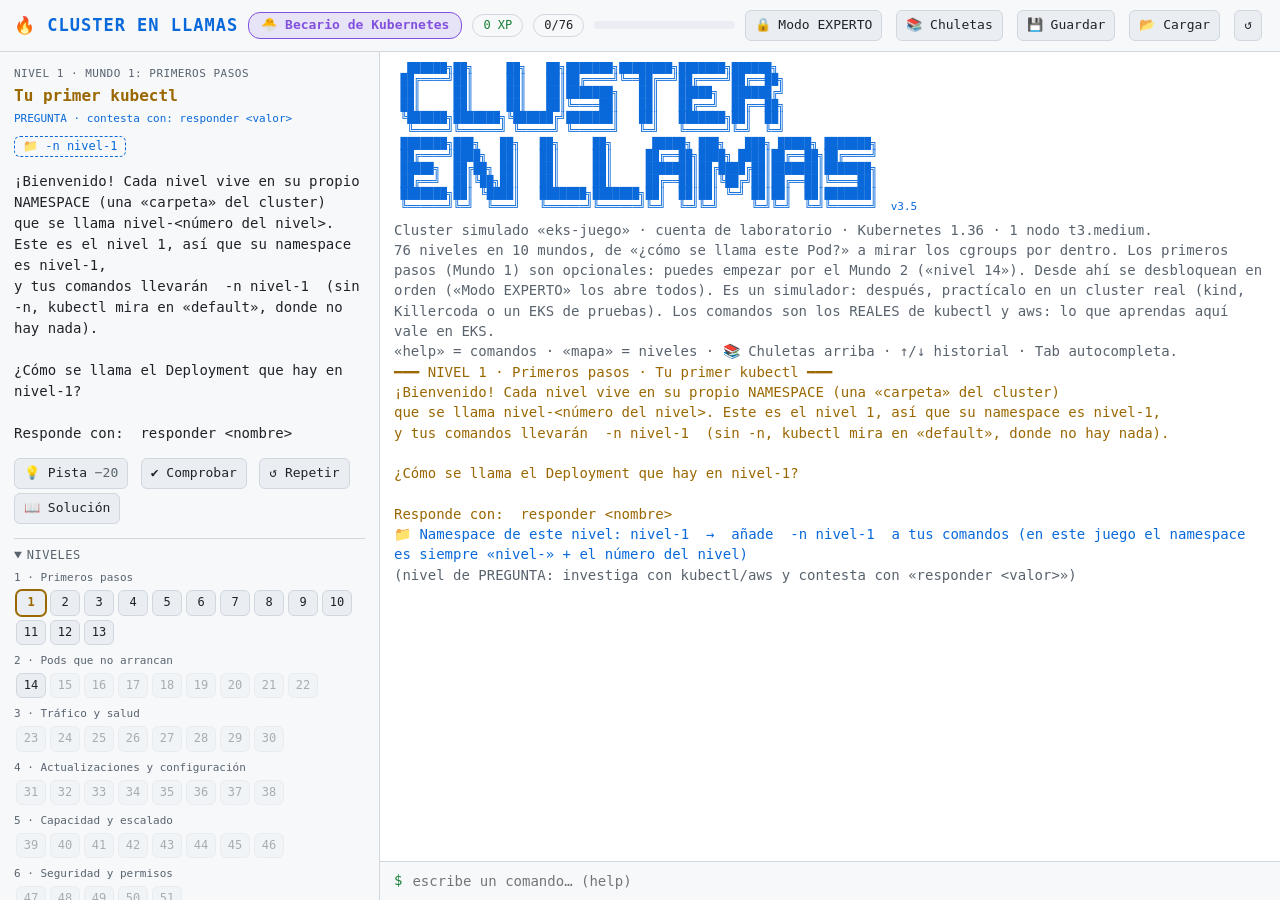
==== cluster-en-llamas.html @ 9b054a1a "Cluster en Llamas 3.5: nuevo nombre del juego (antes EKS Quest) - Título, cabecera y logo nuevos; el" ====
<!doctype html>
<html lang="es">
<head>
<meta charset="utf-8">
<meta name="viewport" content="width=device-width, initial-scale=1">
<title>Cluster en Llamas · un juego para aprender Kubernetes</title>
<meta name="description" content="Juego gratuito en el navegador para aprender kubectl y Amazon EKS arreglando un cluster simulado: 76 niveles, sin instalar nada.">
<style>
:root{--bg:#0d1117;--panel:#161b22;--borde:#30363d;--txt:#c9d1d9;--dim:#8b949e;--verde:#3fb950;--rojo:#f85149;--amar:#d29922;--cian:#58a6ff;--mag:#bc8cff;--boton:#21262d}
@media (prefers-color-scheme: light){:root:not([data-theme="dark"]){--bg:#ffffff;--panel:#f6f8fa;--borde:#d0d7de;--txt:#1f2328;--dim:#59636e;--verde:#1a7f37;--rojo:#cf222e;--amar:#9a6700;--cian:#0969da;--mag:#8250df;--boton:#eaeef2}}
:root[data-theme="light"]{--bg:#ffffff;--panel:#f6f8fa;--borde:#d0d7de;--txt:#1f2328;--dim:#59636e;--verde:#1a7f37;--rojo:#cf222e;--amar:#9a6700;--cian:#0969da;--mag:#8250df;--boton:#eaeef2}
*{box-sizing:border-box}
html,body{height:100%}
body{margin:0;background:var(--bg);color:var(--txt);font:14px/1.45 ui-monospace,"Cascadia Mono",Consolas,"SFMono-Regular",Menlo,monospace;display:flex;flex-direction:column;height:100vh;overflow:hidden}
header{display:flex;align-items:center;gap:10px;padding:8px 14px;border-bottom:1px solid var(--borde);background:var(--panel);flex-wrap:wrap}
header h1{margin:0;font-size:17px;color:var(--cian);letter-spacing:1px}
.chip{padding:2px 10px;border:1px solid var(--borde);border-radius:12px;font-size:12px;white-space:nowrap}
#xp{color:var(--verde)}
#rango{color:var(--mag);font-size:13px;font-weight:700;padding:3px 12px;border:1px solid var(--mag);background:color-mix(in srgb, var(--mag) 12%, transparent);cursor:help}
.nsnivel{display:inline-block;font-size:12px;color:var(--cian);border:1px dashed var(--cian);border-radius:6px;padding:1px 8px;margin:0 0 8px}
.lv.cerrado{opacity:.35;cursor:not-allowed}
.ascenso{margin:6px 0;padding:8px 12px;border:1px solid var(--mag);border-radius:8px;background:color-mix(in srgb, var(--mag) 12%, transparent);color:var(--mag);font-weight:600}
.barra{flex:1;min-width:80px;height:8px;background:var(--boton);border-radius:4px;overflow:hidden}
.barra>div{height:100%;width:0;background:linear-gradient(90deg,var(--verde),var(--cian));transition:width .5s}
main{flex:1;display:grid;grid-template-columns:380px minmax(0,1fr);min-height:0}
aside{border-right:1px solid var(--borde);padding:14px;overflow:auto;background:var(--panel)}
aside h2{font-size:16px;color:var(--amar);margin:2px 0 4px}
.num{color:var(--dim);font-size:11px;letter-spacing:.5px}
.tipo{font-size:11px;color:var(--cian);margin-bottom:8px}
#mision{white-space:pre-wrap;margin:6px 0 12px;line-height:1.5}
button{background:var(--boton);color:var(--txt);border:1px solid var(--borde);border-radius:6px;padding:5px 9px;font:inherit;font-size:13px;cursor:pointer;margin:2px 4px 2px 0}
button:hover{border-color:var(--cian)}
button.verde{border-color:var(--verde);color:var(--verde)}
.botones{margin-bottom:8px}
#pistas{color:var(--amar);white-space:pre-wrap;font-size:13px;margin:6px 0}
details{margin-top:12px;border-top:1px solid var(--borde);padding-top:8px}
summary{cursor:pointer;color:var(--dim);font-size:12px;letter-spacing:.5px;text-transform:uppercase}
.mundo{margin:6px 0}.mtit{font-size:11px;color:var(--dim);margin-bottom:2px}
.lv{width:30px;padding:3px 0;margin:2px;font-size:12px;text-align:center}
.lv.ok{border-color:var(--verde);color:var(--verde)}.lv.oro{background:color-mix(in srgb,var(--verde) 18%,transparent)}
.lv.act{border-color:var(--amar);color:var(--amar);font-weight:bold;box-shadow:0 0 0 1px var(--amar)}
.nodo{border:1px solid var(--borde);border-radius:6px;padding:6px;margin:6px 0;font-size:12px}
.nodo.off{opacity:.6;border-style:dashed}.nodo b{color:var(--cian)}
.pod{display:inline-block;width:13px;height:13px;border-radius:3px;margin:2px;vertical-align:middle}
.pod.ok{background:var(--verde)}.pod.mal{background:var(--rojo)}.pod.esp{background:var(--amar)}.pod.sys{background:var(--borde)}
.cnt{float:right;font-size:11px}
.leyenda{font-size:11px;color:var(--dim)}
#term{display:flex;flex-direction:column;min-height:0;min-width:0}
#salida{flex:1;overflow:auto;padding:10px 14px;white-space:pre-wrap;word-break:break-word}
#linea{display:flex;border-top:1px solid var(--borde);padding:8px 14px;background:var(--panel)}
#prompt{color:var(--verde);margin-right:8px;white-space:pre}
#cmd{flex:1;background:transparent;border:0;color:var(--txt);font:inherit;outline:none;min-width:0}
.c-ok{color:var(--verde)}.c-err{color:var(--rojo)}.c-am{color:var(--amar)}.c-dim{color:var(--dim)}.c-cian{color:var(--cian)}.c-mag{color:var(--mag)}
.gana{border:1px solid var(--verde);padding:8px 10px;margin:8px 0;border-radius:6px;color:var(--verde);white-space:normal}
.gana .aprende{color:var(--txt)}
pre.logo{color:var(--cian);margin:0 0 6px;font-size:11px;line-height:1.15;overflow:hidden;max-width:100%;white-space:pre}
.capa{position:fixed;inset:0;background:rgba(0,0,0,.6);display:flex;align-items:center;justify-content:center;z-index:10;padding:12px}
.caja{background:var(--panel);border:1px solid var(--borde);border-radius:8px;width:min(820px,100%);height:min(680px,100%);display:flex;flex-direction:column}
.caja.ancha{width:min(1000px,100%)}
.caja .cab{padding:8px 12px;border-bottom:1px solid var(--borde);color:var(--amar);display:flex;justify-content:space-between;align-items:center}
.caja textarea{flex:1;background:var(--bg);color:var(--txt);border:0;padding:12px;font:inherit;resize:none;outline:none;tab-size:2;white-space:pre}
.caja .pie{padding:8px 12px;border-top:1px solid var(--borde);display:flex;justify-content:space-between;align-items:center;flex-wrap:wrap;gap:6px}
.pestanas{padding:6px 10px;border-bottom:1px solid var(--borde);display:flex;flex-wrap:wrap;gap:2px}
.pestanas button{font-size:12px}.pestanas button.act{border-color:var(--amar);color:var(--amar)}
.md{flex:1;overflow:auto;padding:4px 18px 18px;font-family:system-ui,-apple-system,"Segoe UI",sans-serif;font-size:14px;line-height:1.55}
.md h2,.md h3,.md h4,.md h5{color:var(--cian);margin:18px 0 6px}
.md pre{background:var(--bg);border:1px solid var(--borde);border-radius:6px;padding:10px;overflow:auto;font:13px/1.4 ui-monospace,Consolas,monospace}
.md code{font:13px ui-monospace,Consolas,monospace;background:var(--boton);padding:1px 4px;border-radius:4px}
.md .tabla{overflow:auto}.md table{border-collapse:collapse;margin:8px 0}.md th,.md td{border:1px solid var(--borde);padding:4px 8px;text-align:left;vertical-align:top}.md th{background:var(--boton)}
.md blockquote{border-left:3px solid var(--amar);margin:8px 0;padding:2px 10px;color:var(--dim)}
.md a{color:var(--cian)}
@media (max-width:820px){
  html,body{height:auto}
  body{display:block;overflow:auto}
  main{display:block}
  aside{overflow:visible}
  pre.logo{font-size:5.5px}
  #salida{font-size:13px}
  aside{border-right:0;border-bottom:1px solid var(--borde);max-height:none}
  #term{height:80vh}
  header{padding:8px 16px}
  aside,#salida,#linea{padding-left:16px;padding-right:16px}
}

</style>
</head>
<body>
<header>
  <h1>🔥 CLUSTER EN LLAMAS</h1>
  <span class="chip" id="rango">🐣 Becario</span>
  <span class="chip" id="xp">0 XP</span>
  <span class="chip" id="niv">0/76</span>
  <div class="barra"><div id="prog"></div></div>
  <button id="btnExperto" onclick="JUEGO.comando('experto', P.experto ? ['off'] : [])" title="Abre todos los niveles (para quien ya conoce lo básico). Pulsa otra vez para volver al orden">🔒 Modo EXPERTO</button>
  <button onclick="abrirChuletas()">📚 Chuletas</button>
  <button onclick="exportarPartida()" title="Descarga una copia de tu partida (.json) y te da un código para guardarla">💾 Guardar</button>
  <button onclick="cargarDesdeFichero()" title="Recupera una partida guardada con 💾 (también en otro navegador u ordenador)">📂 Cargar</button>
  <button onclick="if(confirm('¿Borrar la partida y empezar de cero? (antes puedes guardarla con 💾)')){try{localStorage.removeItem(CLAVE_PARTIDA);localStorage.removeItem('eksquest2');localStorage.removeItem('eksquest');}catch(e){}location.reload();}" title="Nueva partida">↺</button>
</header>
<main>
  <aside>
    <div class="num" id="numnivel">NIVEL 1</div>
    <h2 id="titulo">…</h2>
    <div class="tipo" id="tipo"></div>
    <div class="nsnivel" id="nsnivel"></div>
    <div id="mision"></div>
    <div class="botones">
      <button onclick="pedirPista()">💡 Pista <span class="c-dim">−20</span></button>
      <button onclick="comprobar(false)">✔ Comprobar</button>
      <button onclick="irA(P.actual)">↺ Repetir</button>
      <button onclick="verSolucion()">📖 Solución</button>
      <button id="btnSig" class="verde" onclick="irANivel(P.actual >= MAX ? null : P.actual + 1)">▶ Siguiente</button>
    </div>
    <div id="pistas"></div>
    <details open><summary>Niveles</summary><div id="niveles"></div></details>
    <details open><summary>Cluster en vivo</summary><div id="mapa"></div></details>
  </aside>
  <section id="term">
    <div id="salida"></div>
    <div id="linea"><span id="prompt">$</span><input id="cmd" autocomplete="off" autocapitalize="off" spellcheck="false" placeholder="escribe un comando… (help)"></div>
  </section>
</main>
<script>
const CHULETAS = {"CHULETAS.md": "# Chuletas: índice\n\nTodas sirven para el EKS real y para el juego. Empieza por la de comandos; las demás son para cuando algo concreto te pasa.\n\n## Qué chuleta mirar según lo que te pasa\n\n| Lo que ves | Chuleta | Sección |\n|---|---|---|\n| No sé ni por dónde empezar | CHULETA-COMANDOS | Lo primero: tres palabras |\n| Sé qué falla (un Service, un nodo, un permiso…) pero no cómo crearlo o cambiarlo | CHULETA-COMANDOS | 🔎 Índice por recurso |\n| Veo un STATUS o un síntoma y no sé dónde se arregla | CHULETA-COMANDOS | 7. Diagnosticar (columna «Se arregla en») |\n| Un Pod en `Pending` | CHULETA-DIAGNOSTICO | Pending |\n| Un Pod en `ErrImagePull` o `ImagePullBackOff` | CHULETA-DIAGNOSTICO | Imagen |\n| Un Pod en `CreateContainerConfigError` | CHULETA-DIAGNOSTICO | Configuración |\n| Un Pod en `CrashLoopBackOff` o con RESTARTS que suben | CHULETA-DIAGNOSTICO | Se reinicia |\n| `OOMKilled` o Exit Code 137 | CHULETA-CAPACIDAD | Memoria y CPU |\n| `Running` pero `0/1` en READY | CHULETA-DIAGNOSTICO | Running pero no listo |\n| El Deployment quiere N Pods y hay menos (ni siquiera Pending) | CHULETA-DIAGNOSTICO | FailedCreate |\n| Un Service sin endpoints, o con endpoints que no responden | CHULETA-RED | Services y puertos |\n| Nada resuelve nombres, o no llego a otro namespace | CHULETA-RED | DNS |\n| Quiero escribir un objeto en YAML | CHULETA-YAML | La plantilla del tipo que necesites |\n| `Forbidden`, `Unauthorized` o \"¿quién puede hacer qué?\" | CHULETA-SEGURIDAD | IAM y RBAC |\n| Pod Security, Secrets, contenedores como root | CHULETA-SEGURIDAD | Pod Security |\n| No caben Pods, taints, nodeSelector, cuotas, HPA, drain, PDB | CHULETA-CAPACIDAD | |\n| Nodos, node group, instancias EC2, versión del cluster, costes | CHULETA-AWS-EKS | |\n| Un Pod en `Init:0/1` o `Init:CrashLoopBackOff` | CHULETA-BAJO-EL-CAPO | Init containers |\n| Quiero ver por dentro: PID 1, cgroups, capabilities, token | CHULETA-BAJO-EL-CAPO | |\n| Una imagen sin shell (`exec` no sirve) | CHULETA-BAJO-EL-CAPO | kubectl debug |\n| Un Pod `READY 1/2`, sidecars, contenedores que comparten red o ficheros | CHULETA-BAJO-EL-CAPO | Pods con varios contenedores |\n| IP de un Pod, DNS por dentro, cómo funciona un Service (kube-proxy, iptables) | CHULETA-RED · CHULETA-BAJO-EL-CAPO | La red del Pod |\n| Mirar desde el nodo: crictl, PIDs, cgroups, kubelet | CHULETA-BAJO-EL-CAPO | Desde el nodo |\n| Permisos en todo el cluster, o credenciales de AWS para un Pod | CHULETA-BAJO-EL-CAPO | ClusterRole · Pod Identity |\n\n## Todas las chuletas\n\n| Fichero | Para qué |\n|---|---|\n| CHULETA-COMANDOS.md | Los comandos de kubectl por tarea: mirar, crear, cambiar, borrar, entrar en Pods, nodos |\n| CHULETA-DIAGNOSTICO.md | Árbol de averías por STATUS: qué significa, el mensaje típico y cómo confirmarlo |\n| CHULETA-YAML.md | Plantillas mínimas comentadas de cada tipo de objeto y errores típicos de YAML |\n| CHULETA-RED.md | Services, puertos, DNS, port-forward, NetworkPolicy, VPC CNI y balanceadores |\n| CHULETA-SEGURIDAD.md | IAM frente a RBAC, Roles, ServiceAccounts, Secrets, Pod Security, securityContext |\n| CHULETA-CAPACIDAD.md | requests y limits, scheduler, QoS, cuotas, HPA, taints, drain, PDB, DaemonSets |\n| CHULETA-AWS-EKS.md | AWS CLI para operar EKS: identidad, cluster, node groups, instancias, SSM y costes |\n| CHULETA-BAJO-EL-CAPO.md | Dentro del contenedor: PID 1, cgroups, capabilities, token, init containers, kubectl debug, ClusterRoles y Pod Identity |\n\n## El método que sirve casi siempre\n\n```text\n1. kubectl get pods -n <ns>                    → ¿qué STATUS tiene?\n2. kubectl describe pod <pod> -n <ns>          → lee los Events del final\n3. kubectl logs <pod> -n <ns> [--previous]     → ¿qué dice la aplicación?\n4. Si el Pod está bien pero no llega tráfico   → describe svc / get endpoints\n```\n\nSi \"todo falla a la vez\", mira primero `kube-system` (`kubectl get pods -n kube-system`): CoreDNS, aws-node y kube-proxy sostienen al resto.\n\n## Antes de tocar nada en el EKS real\n\n- Comprueba la cuenta: `aws sts get-caller-identity` (¿es tu cuenta de laboratorio y no la de producción?).\n- Comprueba el cluster: `kubectl config current-context`.\n- Comprueba el namespace: casi todos los comandos llevan `-n <ns>`.\n", "CHULETA-AWS-EKS.md": "# Chuleta de AWS CLI para operar EKS\n\nkubectl habla con Kubernetes. La AWS CLI habla con AWS: el cluster como recurso, los node groups, las instancias EC2 y la identidad. En el día a día se usan las dos.\n\n## ⚠️ Antes de nada: cuenta y región\n\n```bash\naws sts get-caller-identity                 # ¿es la cuenta que esperas? (en el juego: 123456789012)\nexport AWS_PROFILE=mi-laboratorio AWS_REGION=eu-west-1\naws sso login --profile mi-laboratorio      # si la sesión ha caducado\n```\n\nSi tienes varios perfiles (laboratorio, trabajo, **producción**…), mira qué `AWS_PROFILE` tienes en tu `~/.bashrc` o en la sesión actual. Comprueba la cuenta antes de cualquier comando que cree, cambie o borre.\n\n## Identidad\n\n```bash\naws sts get-caller-identity                                   # cuenta, ARN y usuario/rol\naws sts get-caller-identity --query Account --output text     # solo la cuenta\n```\n\nEs lo primero que se mira ante un `Unauthorized` en kubectl: credencial caducada, otra cuenta u otro rol.\n\n## El cluster\n\n```bash\naws eks list-clusters\naws eks describe-cluster --name <cluster> --query 'cluster.[status,version,endpoint]' --output text\naws eks describe-cluster --name <cluster> --query cluster.version --output text      # ej. 1.36\naws eks describe-cluster --name <cluster> --query cluster.arn --output text          # incluye la cuenta\naws eks describe-cluster --name <cluster> --query cluster.upgradePolicy              # STANDARD o EXTENDED\naws eks describe-cluster-versions --query 'clusterVersions[].[clusterVersion,status,endOfStandardSupportDate]' --output text\n```\n\nConectar kubectl a un cluster (escribe en `~/.kube/config`):\n\n```bash\naws eks update-kubeconfig --name <cluster> --alias <cluster>\nkubectl config current-context\n```\n\n## Insights: avisos antes de actualizar\n\n```bash\naws eks list-insights --cluster-name <cluster>\naws eks list-insights --cluster-name <cluster> --filter categories=UPGRADE_READINESS\naws eks describe-insight --cluster-name <cluster> --id <insight-id>\n```\n\nLas categorías incluyen `UPGRADE_READINESS` (cosas que romperían el upgrade) y `MISCONFIGURATION`. El formato exacto de `--filter` está en `aws eks list-insights help`.\n\n## Node groups: los nodos gestionados\n\n```bash\naws eks list-nodegroups --cluster-name <cluster>\naws eks describe-nodegroup --cluster-name <cluster> --nodegroup-name <ng> \\\n  --query 'nodegroup.[status,instanceTypes,amiType,scalingConfig]'\n\n# Cambiar el número de nodos: desiredSize siempre entre minSize y maxSize\naws eks update-nodegroup-config --cluster-name <cluster> --nodegroup-name <ng> \\\n  --scaling-config minSize=1,maxSize=3,desiredSize=2\n```\n\nDurante el cambio, el node group está en `UPDATING`. La EC2 nueva tarda unos minutos en aparecer como `Ready` en `kubectl get nodes -w`.\n\n## De nodo de Kubernetes a instancia EC2\n\nEl nombre del nodo es su DNS privado, y el `providerID` lleva la zona y el ID de la instancia:\n\n```bash\nkubectl get node <nodo> -o jsonpath='{.spec.providerID}'\n# aws:///eu-west-1a/i-0123456789abcdef0\nkubectl get nodes -o jsonpath='{range .items[*]}{.metadata.name}{\"  \"}{.spec.providerID}{\"\\n\"}{end}'\n```\n\nLas instancias de un node group llevan el tag `eks:nodegroup-name`:\n\n```bash\naws ec2 describe-instances \\\n  --filters Name=tag:eks:nodegroup-name,Values=<ng> Name=instance-state-name,Values=running \\\n  --query 'Reservations[].Instances[].[InstanceId,PrivateDnsName,Placement.AvailabilityZone,State.Name]' \\\n  --output table\n```\n\n## Sustituir un nodo roto\n\nEn EKS un nodo que falla no se repara: se termina y el node group (un Auto Scaling Group por debajo) lanza otro para mantener `desiredSize`.\n\n```bash\nkubectl get nodes                                         # ¿cuál está NotReady?\nkubectl get node <nodo> -o jsonpath='{.spec.providerID}'  # → i-…\nkubectl describe node <nodo> | grep ProviderID            # lo mismo, sin jsonpath\nkubectl drain <nodo> --ignore-daemonsets --delete-emptydir-data --timeout=120s   # si aún responde\naws ec2 terminate-instances --instance-ids <i-…>\nkubectl get nodes -w                                      # aparece uno nuevo en unos minutos\n```\n\n⚠️ `terminate-instances` es irreversible. Comprueba antes el ID, la cuenta y que la instancia es del node group.\n\n## Entrar en un nodo sin SSH (Session Manager)\n\nNecesita la política `AmazonSSMManagedInstanceCore` en el rol del nodo y el plugin de Session Manager en tu PC.\n\n```bash\naws ssm start-session --target <i-…>\n# dentro del nodo:\nsudo systemctl status kubelet\nsudo journalctl -u kubelet -n 50 --no-pager\nsudo crictl ps\nexit\n```\n\nUn comando sin sesión interactiva (por ejemplo, en un script):\n\n```bash\naws ssm send-command --instance-ids <i-…> --document-name AWS-RunShellScript \\\n  --parameters 'commands=[\"systemctl is-active kubelet\"]' \\\n  --query Command.CommandId --output text\naws ssm get-command-invocation --command-id <id> --instance-id <i-…> \\\n  --query '[Status,StandardOutputContent]' --output text\n```\n\n## Addons gestionados\n\n```bash\naws eks list-addons --cluster-name <cluster>\naws eks describe-addon --cluster-name <cluster> --addon-name vpc-cni \\\n  --query 'addon.[addonVersion,status,configurationValues]'\naws eks describe-addon-versions --addon-name coredns --kubernetes-version 1.36 \\\n  --query 'addons[0].addonVersions[0].addonVersion' --output text\n```\n\n## Costes de referencia (eu-west-1, comprobados el 26/11/2026)\n\n| Recurso | Precio | Al mes si se queda encendido |\n|---|---|---|\n| Control plane EKS (soporte estándar) | 0,10 $/h | 73 $ |\n| Control plane EKS en soporte extendido | 0,60 $/h | 438 $ |\n| Nodo t3.medium | 0,0456 $/h | 33,29 $ |\n| NAT Gateway | 0,048 $/h + 0,048 $/GB | 35,04 $ + tráfico |\n| IPv4 pública | 0,005 $/h | 3,65 $ |\n| ALB | 0,0252 $/h + 0,008 $/LCU-h | 18,40 $ + uso |\n| EBS gp3 | 0,088 $/GB-mes | 1,76 $ por 20 GB |\n\n- Un cluster de laboratorio olvidado (control plane + 1 nodo + IP) cuesta unos 3,6 $ al día.\n- El soporte extendido viene activado por defecto al crear un cluster: créalo con `--upgrade-policy supportType=STANDARD`.\n- Antes de borrar un cluster, borra sus Services LoadBalancer y sus volúmenes: si no, quedan recursos huérfanos cobrando.\n\n```bash\naws eks list-clusters                                              # ¿queda algo encendido?\naws elbv2 describe-load-balancers --query 'LoadBalancers[].[LoadBalancerName,VpcId]' --output text\naws ec2 describe-volumes --filters Name=status,Values=available --query 'Volumes[].[VolumeId,Size]' --output text\n```\n\n## Lo que hace cada herramienta\n\n| Quiero… | Herramienta |\n|---|---|\n| Ver o cambiar Pods, Deployments, Services, RBAC | kubectl |\n| Ver la versión, el endpoint o el estado del cluster | `aws eks describe-cluster` |\n| Añadir o quitar nodos | `aws eks update-nodegroup-config` |\n| Saber qué instancia EC2 es un nodo | `kubectl get node … providerID` + `aws ec2 describe-instances` |\n| Sustituir un nodo | `aws ec2 terminate-instances` |\n| Entrar en un nodo | `aws ssm start-session` |\n| Saber quién soy | `aws sts get-caller-identity` |\n", "CHULETA-BAJO-EL-CAPO.md": "# Chuleta: bajo el capó (qué hay DENTRO de un contenedor)\n\nUn contenedor no es una máquina virtual. Es un **proceso normal del nodo** al que Linux le pone tres cosas:\n\n| Pieza de Linux | Qué hace | Dónde lo ves |\n|---|---|---|\n| **namespaces** | Aíslan lo que el proceso VE: sus propios PIDs, su red, su hostname, sus montajes | `ps` dentro: tu programa es el PID 1 |\n| **cgroups** (v2) | Limitan lo que el proceso GASTA: memoria, CPU, número de procesos | `/sys/fs/cgroup/` |\n| **capabilities + seccomp** | Recortan lo que el proceso PUEDE HACER, aunque sea root | `/proc/1/status` |\n\nKubernetes no inventa nada: el kubelet traduce tu YAML a estas piezas y se lo pasa a containerd.\n\n## 1. Procesos: el PID 1\n\n```bash\nkubectl exec -it <pod> -n <ns> -- sh\nps                          # PID 1 = el programa de la imagen (CMD/ENTRYPOINT)\ncat /proc/1/cmdline         # el comando exacto del PID 1\ncat /proc/1/environ         # sus variables de entorno (en el real van separadas por \\0: tr '\\0' '\\n')\n```\n\n- Si el PID 1 termina, el contenedor termina. Por eso nginx corre con `daemon off;` (en primer plano).\n- En el **nodo**, ese mismo proceso tiene otro PID cualquiera: el PID 1 es solo «dentro de su namespace».\n- `shareProcessNamespace: true` en el Pod hace que todos sus contenedores vean los procesos de todos (y el PID 1 pasa a ser `/pause`).\n\n## 2. cgroups: los requests y limits, escritos en ficheros\n\n| En el YAML | Fichero del cgroup v2 | Ejemplo |\n|---|---|---|\n| `limits.memory: 128Mi` | `memory.max` | `134217728` (128 × 1024 × 1024 bytes) |\n| sin `limits.memory` | `memory.max` | `max` (sin límite: puede comerse el nodo) |\n| `limits.cpu: 250m` | `cpu.max` | `25000 100000` = 25 ms de cada 100 ms |\n| `requests.cpu: 250m` | `cpu.weight` | `10` (el reparto cuando varios compiten) |\n| `requests.memory` | (ninguno) | sirve al scheduler y a la prioridad de OOM, no se escribe aquí |\n\n```bash\ncat /sys/fs/cgroup/memory.max       # el límite\ncat /sys/fs/cgroup/memory.current   # lo que usa AHORA\ncat /sys/fs/cgroup/memory.events    # oom_kill N → cuántas veces lo ha matado el kernel\ncat /sys/fs/cgroup/cpu.max          # «cuota periodo»\ncat /sys/fs/cgroup/cpu.stat         # nr_throttled / throttled_usec → ¿le frenan la CPU?\n```\n\n- **Memoria**: si `memory.current` llega a `memory.max`, el kernel mata el proceso → `OOMKilled`, exit code 137.\n- **CPU**: si gasta su cuota antes de acabar el periodo, el kernel lo **frena** (throttling). No muere: va lento. Una aplicación lenta con `nr_throttled` subiendo pide más `limits.cpu`.\n\n## 3. Usuario y capabilities\n\n```bash\nid                                   # uid=0(root) o uid=101(nginx)…\ngrep -E 'Uid|Cap|NoNewPrivs|Seccomp' /proc/1/status\n```\n\n| Línea | Qué significa |\n|---|---|\n| `Uid:` | El usuario real. `runAsUser` en el securityContext lo cambia |\n| `CapEff:` | Capabilities EFECTIVAS (máscara hexadecimal). `00000000a80425fb` = las 14 que da containerd por defecto. `0000000000000000` = ninguna |\n| `CapBnd:` | El tope que nunca podrá superar (aunque ejecute un programa setuid) |\n| `NoNewPrivs: 1` | `allowPrivilegeEscalation: false`: ningún programa puede ganar privilegios |\n| `Seccomp: 2` | Filtro de llamadas al sistema activo (`seccompProfile: RuntimeDefault`) |\n\nPara traducir la máscara a nombres (en un Linux con `libcap`, no en busybox): `capsh --decode=00000000a80425fb`.\n\nUn usuario que no es root tiene `CapEff` a cero aunque no quites nada. Lo más seguro es las dos cosas: `runAsNonRoot: true` **y** `capabilities: {drop: [\"ALL\"]}`. Si la aplicación necesita una concreta (por ejemplo, abrir el puerto 80), se añade solo esa: `add: [\"NET_BIND_SERVICE\"]`.\n\n## 4. El token de la ServiceAccount\n\n```bash\nls /var/run/secrets/kubernetes.io/serviceaccount/     # ca.crt  namespace  token\ncat /var/run/secrets/kubernetes.io/serviceaccount/token\n```\n\n- Es la credencial del Pod frente a la API de Kubernetes. Caduca y el kubelet la renueva sola.\n- Si la aplicación no habla con la API, **no la montes**: `automountServiceAccountToken: false` en la ServiceAccount (vale para todos sus Pods) o en el `spec` del Pod.\n- Se decide **al crear el Pod**: si cambias la ServiceAccount, los Pods que ya existen siguen con el token → `kubectl rollout restart`.\n\n## 5. Init containers\n\n```yaml\nspec:\n  initContainers:\n  - name: espera-bd\n    image: busybox:1.37\n    command: [\"sh\", \"-c\", \"until nslookup bd; do echo esperando a bd; sleep 2; done\"]\n  containers:\n  - name: app\n    image: nginx:1.27-alpine\n```\n\n| STATUS | Qué pasa |\n|---|---|\n| `Init:0/1` | El primer init container aún no ha terminado (¿espera algo?) |\n| `Init:Error` / `Init:CrashLoopBackOff` | Un init container falla: se reintenta con espera creciente |\n| `PodInitializing` | Los init terminaron; arranca el contenedor principal |\n\n```bash\nkubectl logs <pod> -c espera-bd -n <ns>          # los logs de UN contenedor concreto\nkubectl describe pod <pod> -n <ns>               # sección «Init Containers»\n```\n\nSe ejecutan **en orden** y cada uno tiene que acabar bien (exit 0) antes del siguiente. Pod Security también se aplica a ellos.\n\n## 6. kubectl debug: entrar donde no hay shell\n\nLas imágenes mínimas («distroless», `pause`…) no traen `sh`, ni `ps`, ni `cat`: `kubectl exec` no sirve.\n\n```bash\n# contenedor EFÍMERO dentro del Pod, compartiendo los procesos del contenedor objetivo\nkubectl debug -it <pod> -n <ns> --image=busybox:1.37 --target=<contenedor>\nps                         # ves el PID 1 del objetivo\nls /proc/1/root/           # su sistema de ficheros (puede dar «Permission denied» si los usuarios no coinciden)\n\n# depurar un NODO: un Pod con los namespaces del host; su disco está en /host\nkubectl debug node/<nodo> -it --image=busybox:1.37\n```\n\n- Sin `--target` compartes la red del Pod, pero no ves sus procesos.\n- Un contenedor efímero no se puede quitar: desaparece cuando se borra el Pod.\n\n## 7. Permisos de cluster: ClusterRole y ClusterRoleBinding\n\n| Quiero dar… | Objeto «qué» | Objeto «a quién» |\n|---|---|---|\n| permisos en UN namespace | Role | RoleBinding |\n| permisos en TODOS los namespaces | ClusterRole | ClusterRoleBinding |\n| un ClusterRole reutilizable, pero solo en un namespace | ClusterRole | RoleBinding |\n\n```bash\nkubectl create clusterrole ver-pods-global --verb=get,list,watch --resource=pods\nkubectl create clusterrolebinding auditor-ver-pods --clusterrole=ver-pods-global --serviceaccount=<ns>:<sa>\nkubectl auth can-i list pods -A --as=system:serviceaccount:<ns>:<sa>      # -A = en todos los namespaces\nkubectl auth can-i list secrets -n kube-system --as=system:serviceaccount:<ns>:<sa>   # lo que NO debe poder\n```\n\nCuidado con los atajos: los ClusterRoles `view`, `edit` y `admin` dan mucho más de lo que parece. Mínimo privilegio es escribir el tuyo.\n\n## 8. Pods con varios contenedores (sidecars)\n\nUn Pod puede llevar varios contenedores: la aplicación y sus «ayudantes» (sidecars: recoger logs, hacer de proxy, vigilar…).\n\n| Comparten | No comparten |\n|---|---|\n| La **red**: misma IP, se hablan por `localhost` (y no pueden usar el mismo puerto) | Sistema de ficheros: cada uno el de su imagen |\n| Los **volúmenes** que monten los dos (p. ej. un `emptyDir`) | cgroup, límites y sondas: cada contenedor los suyos |\n| Los procesos, **solo** con `shareProcessNamespace: true` (el PID 1 pasa a ser `/pause`) | Variables de entorno |\n\n```bash\nkubectl get pods -n <ns>                                  # READY 1/2 = 1 de 2 contenedores listo\nkubectl describe pod <pod> -n <ns>                        # un bloque por contenedor: State, Ready, Restart Count, sondas\nkubectl logs <pod> -c <contenedor> -n <ns>                # los logs de UNO\nkubectl logs <pod> --all-containers --prefix -n <ns>      # los de todos, con prefijo\nkubectl exec -it <pod> -c <contenedor> -n <ns> -- sh      # entrar en UNO\nkubectl set env deployment/<dep> -c <contenedor> CLAVE=valor -n <ns>   # sin -c, va al primero\n```\n\nPara añadir un sidecar: `kubectl edit deployment <dep>` y otro elemento en `containers:` (con su `name`, `image`, `command` y, si comparte ficheros, el mismo volumen en `volumeMounts`):\n\n```yaml\n      volumes:\n      - name: logs\n        emptyDir: {}\n      containers:\n      - name: app\n        image: busybox:1.37\n        volumeMounts: [{name: logs, mountPath: /var/log}]\n      - name: sidecar\n        image: busybox:1.37\n        command: [\"/bin/sh\", \"-c\", \"tail -n+1 -f /var/log/app.log\"]\n        volumeMounts: [{name: logs, mountPath: /var/log}]\n```\n\n## 9. La red del Pod\n\n```bash\nkubectl get pods -n <ns> -o wide                       # IP de cada Pod (de la VPC, la da la VPC CNI)\nkubectl exec <pod> -n <ns> -- hostname -i              # la IP, desde dentro\nkubectl exec <pod> -n <ns> -- ip addr                  # eth0 con la IP del Pod (/32)\nkubectl exec <pod> -n <ns> -- cat /etc/resolv.conf     # nameserver = IP del Service kube-dns · search · ndots:5\nkubectl exec <pod> -n <ns> -- cat /etc/hosts           # el Pod se resuelve a sí mismo\nkubectl run t --rm -it --image=busybox:1.37 -n <ns> -- wget -qO- -T 2 http://<ip-del-pod>:<puerto>   # directo al Pod, sin Service\n```\n\n- Pod → Pod: directo por IP, sin NAT. Pod → Service: la IP del Service es virtual y la traducen las reglas de kube-proxy (abajo).\n- Un Service solo reparte a los Pods **listos** (sus endpoints): `kubectl get endpoints <svc> -n <ns>`.\n\n## 10. Desde el nodo: el contenedor como proceso\n\nEntra con `kubectl debug node/<nodo> -it --image=busybox:1.37` (o `aws ssm start-session --target <instance-id>`).\n\n```bash\ncrictl pods                                   # los Pods (sandboxes) del nodo\ncrictl ps [-a] [--name <contenedor>]          # sus contenedores (-a: también los muertos)\ncrictl inspect <id> | grep pid                # PID del proceso EN EL NODO\ncat /proc/<pid>/cgroup                        # /kubepods.slice/kubepods-<qos>.slice/kubepods-<qos>-pod<uid>.slice/cri-containerd-<id>.scope\ncat /proc/<pid>/oom_score_adj                 # Guaranteed -997 · Burstable 2-999 · BestEffort 1000\nnsenter -t <pid> -n ip addr                   # entra SOLO en la red del contenedor (ves la IP del Pod)\nps aux                                        # kubelet, containerd y los procesos de los contenedores\niptables-save | grep <service>                # reglas de kube-proxy: KUBE-SVC → KUBE-SEP → DNAT a <ip-pod>:<targetPort>\nsystemctl status kubelet · journalctl -u kubelet -n 50\n```\n\n- Dentro del contenedor, `cat /proc/self/cgroup` da `0::/`: tiene su propio namespace de cgroup. La ruta real solo se ve desde el nodo.\n- Si el nodo se queda sin memoria, el kernel mata primero al de `oom_score_adj` más alto: por eso los requests importan.\n\n## 11. EKS Pod Identity: credenciales de AWS sin claves\n\n```bash\naws eks create-pod-identity-association --cluster-name <cluster> \\\n  --namespace <ns> --service-account <sa> --role-arn arn:aws:iam::<cuenta>:role/<rol>\naws eks list-pod-identity-associations --cluster-name <cluster>\nkubectl rollout restart deployment <dep> -n <ns>      # los Pods ya creados no la ven\nkubectl exec deploy/<dep> -n <ns> -- env | grep AWS_  # dentro: AWS_CONTAINER_CREDENTIALS_FULL_URI…\n```\n\n- Necesita el add-on `eks-pod-identity-agent` (un DaemonSet en `kube-system`) y un rol IAM cuya política de confianza admita a `pods.eks.amazonaws.com` (`sts:AssumeRole` y `sts:TagSession`).\n- Los SDK de AWS leen esas variables solos: no hay claves en Secrets que se puedan filtrar ni caducar.\n", "CHULETA-CAPACIDAD.md": "# Chuleta de capacidad: recursos, scheduler, escalado y mantenimiento\n\n## requests y limits\n\n| Campo | Lo usa | Efecto |\n|---|---|---|\n| `requests.cpu` / `requests.memory` | El scheduler | Reserva: el Pod solo va a un nodo donde quepa lo pedido |\n| `limits.memory` | El kernel (cgroups) | Si se supera, el proceso muere: OOMKilled, Exit Code 137 |\n| `limits.cpu` | El kernel (cgroups) | Si se supera, el proceso se frena (*throttling*), no muere |\n\nUnidades: CPU en milésimas (`100m` = 0,1 CPU; `1` = 1 CPU). Memoria en `Mi`/`Gi` (potencias de 2) o `M`/`G` (potencias de 10).\n\n```bash\nkubectl set resources deployment <app> --requests=cpu=100m,memory=64Mi --limits=memory=128Mi -n <ns>\nkubectl describe node <nodo> | grep -A8 \"Allocated resources\"    # cuánto está reservado\nkubectl top pods -n <ns>                                         # cuánto se usa de verdad\n```\n\nEl scheduler mira los **requests**, no el uso real. Un nodo puede estar \"lleno\" con la CPU ociosa.\n\n## Cómo decide el scheduler\n\nPara cada nodo, primero filtra (¿puede ir aquí?) y luego puntúa (¿dónde mejor?). Si ningún nodo pasa los filtros, el Pod se queda Pending.\n\n| Filtro | Mensaje si no se cumple |\n|---|---|\n| Caben los requests de CPU | `Insufficient cpu` |\n| Caben los requests de memoria | `Insufficient memory` |\n| Quedan huecos de Pod (máximo por nodo) | `Too many pods` |\n| Tolera los taints del nodo | `had untolerated taint {clave: valor}` |\n| Cumple `nodeSelector` / affinity | `didn't match Pod's node affinity/selector` |\n| El nodo no está en cordon | `node(s) were unschedulable` |\n\n## QoS: quién muere primero\n\n| Clase | Cuándo | Prioridad al desalojar |\n|---|---|---|\n| Guaranteed | Todos los contenedores con requests = limits de CPU y memoria | Lo último en salir |\n| Burstable | Algún request o limit, sin llegar a Guaranteed | En medio |\n| BestEffort | Ningún request ni limit | Lo primero en salir |\n\nSi un nodo se queda sin memoria, el kubelet desaloja primero los BestEffort, luego los Burstable y al final los Guaranteed (documentación oficial de QoS).\n\n```bash\nkubectl get pod <pod> -n <ns> -o jsonpath='{.status.qosClass}'\nkubectl describe pod <pod> -n <ns> | grep \"QoS Class\"\n```\n\n## OOMKilled frente a throttling\n\n| Síntoma | Causa | Dónde se ve |\n|---|---|---|\n| Reinicios con `Reason: OOMKilled`, Exit Code 137 | Superó `limits.memory` | `kubectl describe pod` → Last State |\n| La app va lenta, sin reinicios | Llega a `limits.cpu` y se frena | Métricas de throttling del contenedor (cgroup `cpu.stat`) |\n\n## ResourceQuota y LimitRange\n\n| Objeto | Qué hace |\n|---|---|\n| ResourceQuota | Tope total del namespace: número de Pods, suma de requests y limits… |\n| LimitRange | Valores por defecto y mínimos/máximos por contenedor en el namespace |\n\n```bash\nkubectl get quota,limitrange -n <ns>\nkubectl describe quota -n <ns>              # Used frente a Hard\nkubectl edit resourcequota <nombre> -n <ns>\n```\n\nSi una cuota impide crear Pods, no verás Pods en error: el ReplicaSet registra `FailedCreate … exceeded quota` en los eventos (`kubectl get events -n <ns>`).\n\n## HPA: escalar Pods\n\n```bash\nkubectl autoscale deployment <app> --min=1 --max=5 --cpu-percent=60 -n <ns>\nkubectl get hpa -n <ns> -w\nkubectl describe hpa <app> -n <ns>\n```\n\nFórmula (documentación oficial):\n\n```text\nréplicas deseadas = ceil( réplicas actuales × valor actual / valor objetivo )\nejemplo: 2 réplicas al 90 % con objetivo 60 % → ceil(2 × 90 / 60) = 3\n```\n\nRequisitos:\n\n- metrics-server instalado (`kubectl top pods` funciona).\n- `requests.cpu` en el Deployment: el porcentaje es uso / request. Sin request, TARGETS sale `<unknown>`.\n- Tiempo: unos minutos hasta tener métricas y para que estabilice.\n\n## Escalar nodos\n\n| Forma | Cómo | Cuándo |\n|---|---|---|\n| Node group a mano | `aws eks update-nodegroup-config … --scaling-config desiredSize=N` | Laboratorio o cambios puntuales |\n| Cluster Autoscaler | Sube o baja el ASG del node group cuando hay Pods Pending | Clásico, con node groups |\n| Karpenter | Crea las EC2 que hagan falta, del tamaño justo, sin node groups | Lo moderno en EKS (capítulo 09 del curso) |\n\n`desiredSize` tiene que quedar entre `minSize` y `maxSize`: para pasar de 2 a 3 nodos, sube también `maxSize`. Comandos en CHULETA-AWS-EKS.\n\n## Taints y tolerations\n\nUn taint en el nodo repele Pods. Una toleration en el Pod le deja entrar.\n\n```bash\nkubectl taint nodes <nodo> dedicado=gpu:NoSchedule        # poner\nkubectl taint nodes <nodo> dedicado-                      # quitar (todas las variantes de esa clave)\nkubectl taint nodes --all dedicado-                       # quitar de todos\nkubectl describe node <nodo> | grep Taints\n```\n\n| Efecto | Qué hace |\n|---|---|\n| `NoSchedule` | No entran Pods nuevos sin toleration; los que hay se quedan |\n| `PreferNoSchedule` | Lo evita si puede |\n| `NoExecute` | Además expulsa a los que ya estaban sin toleration |\n\nToleration en el Pod (dentro de `spec.template.spec`):\n\n```yaml\ntolerations:\n- key: dedicado\n  operator: Equal\n  value: gpu\n  effect: NoSchedule\n```\n\n## nodeSelector y labels de nodo\n\n```bash\nkubectl get nodes --show-labels\nkubectl get nodes -L topology.kubernetes.io/zone,node.kubernetes.io/instance-type\nkubectl label node <nodo> disco=ssd\nkubectl label node <nodo> disco-                  # quitar\n```\n\n`nodeSelector: {disco: ssd}` en el Pod = solo nodos con esa label. En EKS, las labels fijas se ponen en el node group o en el NodePool de Karpenter, porque un nodo nuevo no hereda las que pusiste a mano.\n\n## cordon, drain y uncordon\n\n```bash\nkubectl cordon <nodo>                                            # no entran Pods nuevos\nkubectl drain <nodo> --ignore-daemonsets --delete-emptydir-data  # cordon + desalojar\nkubectl drain <nodo> --ignore-daemonsets --delete-emptydir-data --timeout=120s\nkubectl uncordon <nodo>                                          # vuelve a servicio\n```\n\n- `--ignore-daemonsets`: los Pods de DaemonSet no se mueven (volverían al mismo nodo).\n- `--delete-emptydir-data`: acepta perder los datos de volúmenes `emptyDir`.\n- Los Pods sueltos (sin Deployment) no se recrean en otro sitio: drain se niega salvo con `--force`.\n\n## PodDisruptionBudget (PDB)\n\nLimita cuántos Pods de una aplicación pueden caer a la vez en desalojos voluntarios: drain, actualizaciones de nodos, consolidación de Karpenter.\n\n```bash\nkubectl create pdb <nombre> --selector=app=<app> --min-available=1 -n <ns>\nkubectl get pdb -n <ns>          # mira ALLOWED DISRUPTIONS\n```\n\n| Configuración | Con 2 réplicas | ALLOWED DISRUPTIONS |\n|---|---|---|\n| `minAvailable: 1` | Puede caer 1 | 1 |\n| `minAvailable: 2` | No puede caer ninguna | 0: bloquea cualquier drain |\n| `maxUnavailable: 1` | Puede caer 1 | 1 |\n\nSi ALLOWED DISRUPTIONS es 0, el drain se queda reintentando (`Cannot evict pod as it would violate the pod's disruption budget`). Arreglo sin tocar el PDB: más réplicas, para que sobre alguna.\n\n## DaemonSets: un Pod en cada nodo\n\n```bash\nkubectl get ds -A\n#   columnas: DESIRED = en cuántos nodos debe haber uno · READY = cuántos funcionan\nkubectl get pods -n kube-system -o wide | grep aws-node\n```\n\nEn EKS, `aws-node` (red, VPC CNI) y `kube-proxy` (reglas de Services) son DaemonSets: hay uno por nodo, y al añadir un nodo aparecen solos. También cuentan para el máximo de Pods del nodo.\n", "CHULETA-COMANDOS.md": "# Chuleta de comandos: kubectl y EKS\n\nÁbrela al lado de la terminal mientras juegas.\n\n- `<algo>` significa \"pon aquí tu valor\": no escribas los `< >`.\n- `-n <namespace>` indica en qué \"carpeta\" (namespace) trabajas. En el juego es `-n nivel-2`, `-n nivel-3`…\n- Sin `-n`, kubectl usa el namespace `default`.\n- Los ejemplos son para bash (Linux, macOS, WSL o Git Bash). En PowerShell las comillas simples funcionan distinto.\n\n## ⭐ Lo primero: tres palabras que salen en todo\n\n| Palabra | Qué es | Ejemplo |\n|---|---|---|\n| **`-n <ns>`** | **namespace** = \"carpeta\" del cluster donde trabajas. Si no lo pones, va a `default` | `-n nivel-2` → \"dentro de la carpeta nivel-2\" |\n| **Deployment** | \"Quiero N copias de esta imagen funcionando siempre\" (si una muere, se repone) | `kubectl create deployment web --image=nginx:1.27-alpine --replicas=3 -n nivel-2` |\n| **Service** | Dirección fija delante de esas copias. **Aquí va el PUERTO** (`--port`) | `kubectl expose deployment web --port=80 -n nivel-2` |\n\n¿Y el puerto en el Deployment? No hace falta: nginx ya escucha en el 80 por dentro. El puerto se le dice al Service (`expose --port=80`), que es quien recibe las peticiones y las reparte.\n\n## 🔎 ¿Problema con…? Índice por recurso\n\nBusca el recurso que falla y ve a la sección. Los números son los de esta chuleta (1 Mirar · 2 Crear · 3 Cambiar · 4 Dentro de los Pods · 5 Borrar · 6 Nodos · 7 Diagnosticar).\n\n| Problema con… | Crearlo | Cambiarlo o arreglarlo | Mirarlo |\n|---|---|---|---|\n| **Deployment** (imagen, réplicas, variables, recursos, comando, sondas) | 2 · `create deployment` · YAML (CHULETA-YAML) | 3 · `set image` · `set env` · `set resources` · `scale` · `edit` · `patch` | 1 · `get deploy` · `describe deploy` |\n| **Pod** que no arranca o se reinicia | Lo crea su Deployment | Se arregla en su **Deployment** (3) · `delete pod` lo recrea (5) | 1 · `describe pod` · `logs` · `logs --previous` · tabla de 7 |\n| **Service** (no llega el tráfico, puertos, selector, IP pública) | 2 · `expose` (`--port`, `--target-port`, `--type`) | 3 · `set selector` · `edit svc` · `patch svc` | 1 · `get svc -o wide` · `get endpoints` · `describe svc` · CHULETA-RED |\n| **DNS** (los nombres no resuelven) | — | CoreDNS es un Deployment de `kube-system`: se arregla como cualquier Deployment (3) | 4 · `run … nslookup` · CHULETA-RED |\n| **ConfigMap / Secret** | 2 · `create configmap` · `create secret generic` | 3 · `edit configmap` (y `rollout restart`) | 4 · Leer un Secret |\n| **Versiones** (la nueva falla, volver atrás) | — | 3 · `rollout undo` · `rollout restart` | 3 · `rollout status` · `rollout history` |\n| **Job / CronJob** | 2 · `create job` · `create cronjob` | Se borran (5) y se vuelven a crear | 1 · `get jobs` · `logs job/<nombre>` |\n| **Escalado y cuotas** (HPA, ResourceQuota, PDB) | 2 · `autoscale` · `create quota` · `create pdb` | 3 · `set resources` · `edit` · `patch` · `scale` | 1 · `get hpa` · `describe quota` · `get pdb` · CHULETA-CAPACIDAD |\n| **Nodos** (no cabe, taints, labels, mantenimiento, nodo caído, más nodos) | 6 · node group | 3 · `label node` · `taint` · 6 · `cordon` · `drain` · `uncordon` · node group | 6 · `get nodes` · `describe node` · CHULETA-AWS-EKS |\n| **Permisos** (`Forbidden`, RBAC, ServiceAccounts) | 2 · `create serviceaccount` · `role` · `rolebinding` · `clusterrole` · `clusterrolebinding` | 5 · borrar el que sobra · 2 · crear el correcto · 3 · `edit` | 1 · `auth can-i` · CHULETA-SEGURIDAD |\n| **Seguridad del Pod** (Pod Security, root, capabilities) | YAML «restricted» en CHULETA-YAML | `apply -f -` con el securityContext (2) · 3 · `label namespace` | 1 · `get events` (*FailedCreate*) · CHULETA-SEGURIDAD |\n| **Red entre Pods** (NetworkPolicy) | YAML en CHULETA-YAML y CHULETA-RED | `apply -f -` (2) · `delete netpol` (5) | 1 · `get netpol` · `describe netpol` |\n| **Pod con varios contenedores** (READY 1/2, sidecars, logs de uno) | YAML: otro elemento en `containers:` (CHULETA-BAJO-EL-CAPO) | 3 · `edit` · `set env -c <contenedor>` | 1 · `logs -c` · `--all-containers` · 4 · `exec -c` |\n| **El nodo por dentro** (PID de un contenedor, cgroup, reglas de kube-proxy, kubelet) | — | 6 · `systemctl start kubelet` | `kubectl debug node/<nodo>` · `crictl ps/inspect` · `iptables-save` · CHULETA-BAJO-EL-CAPO |\n| **Dentro del contenedor** (procesos, cgroups, token, imagen sin shell, init containers) | — | Lo que encuentres se arregla en 2 o 3 | 4 · `exec` · `debug` · 1 · `logs -c` · CHULETA-BAJO-EL-CAPO |\n| **AWS** (cuenta, versión del cluster, node group, credenciales de AWS para un Pod) | Pod Identity: CHULETA-BAJO-EL-CAPO | 6 · node group | `aws sts get-caller-identity` · `aws eks describe-cluster` · CHULETA-AWS-EKS |\n\n## 0. Antes de nada: ¿dónde estoy?\n\n| Quiero… | Comando |\n|---|---|\n| Ver con qué cuenta AWS estoy | `aws sts get-caller-identity` |\n| Renovar la sesión AWS (si sale *Unauthorized* o *expired*) | `aws sso login --profile <tu-perfil>` |\n| Ver a qué cluster apunta kubectl | `kubectl config current-context` |\n| Ver todos los clusters que conozco | `kubectl config get-contexts` |\n| Cambiar al cluster del juego | `kubectl config use-context eks-juego` |\n| Conectar kubectl al cluster (primera vez) | `aws eks update-kubeconfig --name eks-juego --alias eks-juego --profile <tu-perfil> --region eu-west-1` |\n| Dejar un namespace por defecto (ya no hace falta `-n`) | `kubectl config set-context --current --namespace=<ns>` |\n\n## 1. MIRAR (no rompe nada, úsalos sin miedo)\n\n### `get`: lista rápida\n\n```bash\nkubectl get nodes                      # nodos (las EC2)\nkubectl get nodes -o wide              # + IPs, sistema operativo, versión\nkubectl get pods -n <ns>               # pods de un namespace\nkubectl get pods -A                    # pods de TODOS los namespaces\nkubectl get pods -n <ns> -o wide       # + en qué nodo está cada pod y su IP\nkubectl get pods -n <ns> --show-labels # + sus etiquetas (labels)\nkubectl get deploy -n <ns>             # deployments\nkubectl get rs -n <ns>                 # replicasets (uno por versión del deployment)\nkubectl get svc -n <ns>                # services\nkubectl get svc -n <ns> -o wide        # + el SELECTOR del service (a qué pods apunta)\nkubectl get endpoints -n <ns>          # a qué IPs de pods manda tráfico cada service\nkubectl get cm,secret -n <ns>          # configmaps y secrets (varios tipos separados por coma)\nkubectl get hpa,pdb,quota -n <ns>      # autoescaladores, PDB y cuotas\nkubectl get job,cronjob -n <ns>        # tareas\nkubectl get ds -n kube-system          # daemonsets (un Pod por nodo)\nkubectl get ns                         # namespaces\nkubectl get all -n <ns>                # casi todo de golpe\nkubectl get pods -n <ns> -w            # \"en vivo\": se actualiza solo (salir: Ctrl+C)\n```\n\n**Cómo leer `kubectl get pods`:**\n\n```text\nNAME                   READY   STATUS             RESTARTS   AGE\nweb-7d4b9c-x2kfp       1/1     Running            0          2m    ← bien\napi-5f6c8d-abcde       0/1     ImagePullBackOff   0          1m    ← no puede descargar la imagen\napp-6b7c9d-fghij       0/1     CrashLoopBackOff   5          3m    ← arranca y muere una y otra vez\ngigante-8c9d-klmno     0/1     Pending            0          1m    ← no cabe en ningún nodo\n```\n\n- `READY 1/1`: contenedores listos / total.\n- `RESTARTS` subiendo sin parar: algo lo mata, y conviene mirar `logs --previous`.\n\n### Filtrar, columnas extra y contar\n\n```bash\nkubectl get pods -n <ns> -l app=web                # solo los que tienen esa label (-l = --selector)\nkubectl get pods -n <ns> -l 'tier=backend,app!=web'\nkubectl get nodes -L topology.kubernetes.io/zone   # añade una label como columna (-L)\nkubectl get pods -n <ns> --no-headers | wc -l      # contar (sin la línea de cabecera)\nkubectl get pods -A | grep -v Running              # lo que NO está Running\n```\n\n### Ver el objeto entero o un campo concreto\n\n```bash\nkubectl get deploy <nombre> -n <ns> -o yaml                      # todo el objeto en YAML\nkubectl get pod <pod> -n <ns> -o jsonpath='{.status.qosClass}'   # un solo campo\nkubectl get nodes -o jsonpath='{.items[*].metadata.name}'        # un campo de cada elemento\nkubectl get pods -n <ns> -o name                                 # solo nombres: pod/xxx\n```\n\nEl jsonpath empieza siempre por `{.` y sigue la estructura del YAML: `{.spec.replicas}`, `{.data.clave}`.\n\n### `describe`: el detalle y **el porqué**\n\n```bash\nkubectl describe pod <pod> -n <ns>       # ⭐ EL MÁS ÚTIL: lee \"Events\" al final\nkubectl describe deploy <nombre> -n <ns> # Conditions: ReplicaFailure si no puede crear Pods\nkubectl describe rs <nombre> -n <ns>     # Events del ReplicaSet: FailedCreate (cuota, PodSecurity)\nkubectl describe svc <nombre> -n <ns>    # mira \"Selector\", \"TargetPort\" y \"Endpoints\"\nkubectl describe node <nodo>             # capacidad, allocatable, taints, pods del nodo\nkubectl describe hpa <nombre> -n <ns>    # por qué no mide\n```\n\n### `logs`: lo que escribe la aplicación\n\n```bash\nkubectl logs <pod> -n <ns>               # salida del contenedor\nkubectl logs <pod> -n <ns> --previous    # ⭐ la del contenedor ANTERIOR (el que murió)\nkubectl logs <pod> -n <ns> -f            # seguir en vivo (Ctrl+C para salir)\nkubectl logs deploy/<nombre> -n <ns>     # de un pod cualquiera del deployment\nkubectl logs job/<nombre> -n <ns>        # salida de un Job\nkubectl logs <pod> -n <ns> -c <contenedor>   # un contenedor concreto (también los init containers)\n```\n\n### Eventos y consumo\n\n```bash\nkubectl get events -n <ns> --sort-by=.lastTimestamp   # qué ha pasado, en orden\nkubectl events -n <ns> --types=Warning                # solo avisos (comando más nuevo)\nkubectl events -n <ns> --for pod/<pod>                # los de un objeto\nkubectl top nodes                                     # CPU/RAM de los nodos (necesita metrics-server)\nkubectl top pods -n <ns>                              # CPU/RAM de los pods\n```\n\n### Permisos: ¿puedo hacer esto?\n\n```bash\nkubectl auth can-i create deployments -n <ns>                                  # yo\nkubectl auth can-i list pods -n <ns> --as=system:serviceaccount:<ns>:<sa>      # otra identidad\nkubectl auth can-i --list -n <ns>                                              # todo lo que puedo\nkubectl auth can-i list pods -A --as=system:serviceaccount:<ns>:<sa>           # en TODOS los namespaces\n```\n\n## 2. CREAR\n\n```bash\n# Un Deployment (N copias de una imagen que se reponen solas)\nkubectl create deployment <nombre> --image=<imagen:tag> --replicas=<N> -n <ns>\n#   ej: kubectl create deployment hola --image=nginx:1.27-alpine --replicas=2 -n pruebas\n\n# Un Service delante de un deployment (dirección fija + reparte tráfico)  ← AQUÍ VA EL PUERTO\n#   --port = puerto en el que escucha el Service (para nginx: 80)\n#   el Service se llama igual que el deployment salvo que pongas --name=<otro>\nkubectl expose deployment <nombre> --port=<puerto> -n <ns>                     # interno (ClusterIP)\nkubectl expose deployment <nombre> --port=80 --target-port=8080 -n <ns>        # si el contenedor escucha en otro puerto\nkubectl expose deployment <nombre> --port=80 --type=LoadBalancer -n <ns>       # público: AWS crea un balanceador\nkubectl expose deployment <nombre> --name=<svc> --port=80 --target-port=<puerto|nombre-del-puerto> --type=NodePort -n <ns>   # abre un puerto 30000-32767 en cada nodo\n\n# Configuración y secretos\nkubectl create configmap <nombre> --from-literal=<CLAVE>=<valor> -n <ns>\nkubectl create secret generic <nombre> --from-literal=<clave>=<valor> -n <ns>\n\n# Un namespace\nkubectl create namespace <ns>\n\n# Una tarea que termina (Job) y una tarea programada (CronJob). El comando va detrás de --\nkubectl create job <nombre> --image=busybox:1.37 -n <ns> -- echo hola\nkubectl create cronjob <nombre> --image=busybox:1.37 --schedule=\"*/15 * * * *\" -n <ns> -- date\n\n# Un autoescalador (HPA)\nkubectl autoscale deployment <nombre> --min=<n> --max=<n> --cpu-percent=<porcentaje> -n <ns>\n#   cualquier kubectl: --cpu-percent=50   ·   los recientes (1.36) admiten también --cpu=50%\n\n# Límites del namespace\nkubectl create quota <nombre> --hard=pods=10,requests.cpu=2 -n <ns>\nkubectl create pdb <nombre> --selector=app=<app> --min-available=1 -n <ns>\n\n# Permisos (RBAC)\nkubectl create serviceaccount <sa> -n <ns>\nkubectl create role <rol> --verb=get,list,watch --resource=pods -n <ns>\nkubectl create rolebinding <nombre> --role=<rol> --serviceaccount=<ns>:<sa> -n <ns>\nkubectl create rolebinding <nombre> --clusterrole=view --serviceaccount=<ns>:<sa> -n <ns>\nkubectl create clusterrole <rol> --verb=get,list,watch --resource=pods                        # como un Role, pero sin namespace\nkubectl create clusterrolebinding <nombre> --clusterrole=<rol> --serviceaccount=<ns>:<sa>     # vale en TODOS los namespaces\n```\n\n### Crear desde YAML sin fichero (`apply -f -` con heredoc)\n\n```bash\nkubectl apply -f - <<'FIN'\napiVersion: v1\nkind: ConfigMap\nmetadata:\n  name: ejemplo\n  namespace: pruebas\ndata:\n  CLAVE: \"valor\"\nFIN\n```\n\n`apply` crea si no existe y actualiza si existe. Plantillas de cada tipo: CHULETA-YAML.\n\n¿No recuerdas los flags? `kubectl create deployment --help` y `kubectl expose --help`: al final traen ejemplos.\n\n## 3. CAMBIAR\n\n```bash\n# Cambiar la imagen. El nombre del contenedor sale en \"describe deploy\"\n#   (con \"kubectl create deployment\" se llama como el nombre de la imagen: nginx, busybox…)\nkubectl set image deployment/<nombre> <contenedor>=<imagen:tag> -n <ns>\n\n# Cambiar recursos (CPU en \"m\" = milésimas: 100m = 0,1 CPU · memoria en Mi/Gi)\nkubectl set resources deployment <nombre> --requests=cpu=100m,memory=64Mi -n <ns>\nkubectl set resources deployment <nombre> --limits=memory=256Mi -n <ns>\n\n# Variables de entorno\nkubectl set env deployment/<nombre> CLAVE=valor -n <ns>      # añadir o cambiar\nkubectl set env deployment/<nombre> CLAVE- -n <ns>           # quitar (el - final)\nkubectl set env deployment/<nombre> --list -n <ns>           # ver las que tiene\nkubectl set env deployment/<nombre> -c <contenedor> CLAVE=valor -n <ns>   # en un contenedor concreto (sin -c: el primero)\n\n# Cambiar a qué pods apunta un Service\nkubectl set selector service <nombre> <clave>=<valor> -n <ns>\n\n# Número de copias\nkubectl scale deployment <nombre> --replicas=<N> -n <ns>\n\n# Labels y taints de nodos\nkubectl label node <nodo> clave=valor                         # poner\nkubectl label node <nodo> clave=otro --overwrite              # cambiar una que ya existe\nkubectl label node <nodo> clave-                              # quitar\nkubectl taint nodes <nodo> clave=valor:NoSchedule             # repeler Pods\nkubectl taint nodes <nodo> clave-                             # quitar el taint\nkubectl taint nodes --all clave-                              # quitarlo de todos los nodos\n\n# Labels de un namespace (p. ej. su nivel de Pod Security)\nkubectl label namespace <ns> clave=valor --overwrite\n\n# Editar cualquier cosa a mano (abre un editor con el YAML; guardar = aplicar)\nkubectl edit deployment <nombre> -n <ns>        # imagen, command, sondas, recursos, tolerations, securityContext…\nkubectl edit svc <nombre> -n <ns>               # selector, port, targetPort, type\nkubectl edit configmap <nombre> -n <ns>         # ⚠️ si los Pods lo leen como variables, no lo ven hasta un  rollout restart\nkubectl edit resourcequota <nombre> -n <ns>     # cuotas del namespace\nkubectl edit serviceaccount <sa> -n <ns>        # la identidad de los Pods\nkubectl edit <tipo> <nombre> -n <ns>            # vale para cualquier objeto: hpa, pdb, netpol, role…\n#   en Linux suele abrir vi: \"i\" para escribir, Esc y \":wq\" para guardar y salir, \":q!\" para salir sin guardar\n#   para usar nano:  export KUBE_EDITOR=nano\n```\n\n### `patch`: cambiar un campo sin editor\n\n```bash\n# merge: escribes solo la parte del objeto que cambia\nkubectl patch deployment <nombre> -n <ns> --type=merge -p '{\"spec\":{\"replicas\":3}}'\n\n# json: operaciones exactas sobre una ruta (útil en listas)\nkubectl patch deployment <nombre> -n <ns> --type=json \\\n  -p '[{\"op\":\"replace\",\"path\":\"/spec/template/spec/containers/0/image\",\"value\":\"nginx:1.27-alpine\"}]'\n#   otras rutas («0» = el primer contenedor de la lista; \"value\" = lo que quieras poner):\n#     /spec/template/spec/containers/0/command\n#     /spec/template/spec/containers/0/args\n#     /spec/template/spec/containers/0/ports      (con \"op\":\"add\" si el contenedor aún no declara puertos)\n#     /spec/template/spec/containers/0/readinessProbe/httpGet/path   (o …/port)\n#     /spec/template/spec/containers/0/livenessProbe/httpGet/path    (o …/port)\n#   \"op\": \"replace\" cambia un campo que existe · \"add\" lo crea · \"remove\" lo borra (sin \"value\")\n\n# otros objetos, con merge\nkubectl patch svc <nombre> -n <ns> -p '{\"spec\":{\"ports\":[{\"port\":<puerto>,\"targetPort\":<puerto-del-contenedor>}]}}'\nkubectl patch resourcequota <nombre> -n <ns> -p '{\"spec\":{\"hard\":{\"pods\":\"<N>\"}}}'\n```\n\nComillas simples por fuera y dobles por dentro. Sin `--type`, kubectl usa `strategic` (parecido a merge, pero sabe fusionar listas como `containers` por nombre).\n\n### Versiones de un deployment (rollout)\n\n```bash\nkubectl rollout status  deployment/<nombre> -n <ns>                  # espera a que termine\nkubectl rollout history deployment/<nombre> -n <ns>                  # revisiones\nkubectl rollout history deployment/<nombre> -n <ns> --revision=2     # detalle de una\nkubectl rollout undo    deployment/<nombre> -n <ns>                  # vuelve a la anterior\nkubectl rollout undo    deployment/<nombre> -n <ns> --to-revision=1  # vuelve a una concreta\nkubectl rollout restart deployment/<nombre> -n <ns>                  # recrea los Pods (relee ConfigMaps en env)\nkubectl rollout pause   deployment/<nombre> -n <ns>                  # congelar cambios\nkubectl rollout resume  deployment/<nombre> -n <ns>                  # reanudar\n```\n\n## 4. DENTRO DE LOS PODS\n\n```bash\n# Ejecutar un comando dentro de un contenedor que ya corre (el comando va tras --)\nkubectl exec <pod> -n <ns> -- env\nkubectl exec deploy/<nombre> -n <ns> -- cat /etc/resolv.conf\nkubectl exec -it <pod> -n <ns> -- sh                  # shell interactiva (exit para salir)\n\n# Pod de usar y tirar para probar red/DNS desde dentro (--rm lo borra al salir)\nkubectl run prueba --rm -it --image=busybox:1.37 -n <ns> -- nslookup <servicio>\nkubectl run prueba --rm -it --image=busybox:1.37 -n <ns> -- wget -qO- -T 3 http://<servicio>\n\n# Túnel desde tu PC a un Service o Pod (se queda abierto hasta Ctrl+C)\nkubectl port-forward svc/<servicio> 8080:80 -n <ns>   # luego, en OTRA terminal: curl http://localhost:8080\n\n# Imagen sin shell (exec no sirve): contenedor efímero de depuración dentro del Pod\nkubectl debug -it <pod> -n <ns> --image=busybox:1.37 --target=<contenedor>\nkubectl debug node/<nodo> -it --image=busybox:1.37    # depurar un nodo\n#   qué mirar dentro (PID 1, cgroups, capabilities, token): CHULETA-BAJO-EL-CAPO\n```\n\n`busybox` trae `wget`, `nslookup` y `sh`, pero no `curl`.\n\n### Leer un Secret (base64 NO es cifrado)\n\n```bash\nkubectl get secret <nombre> -n <ns> -o jsonpath='{.data.<clave>}' | base64 -d\necho 'aG9sYQ==' | base64 -d          # decodificar a mano → hola\necho -n 'hola' | base64              # codificar (-n: sin salto de línea al final)\n```\n\n## 5. BORRAR\n\n```bash\nkubectl delete pod <pod> -n <ns>                 # su deployment crea otro (útil para \"reiniciar\")\nkubectl delete deployment <nombre> -n <ns>\nkubectl delete svc <nombre> -n <ns>              # ⚠️ si era LoadBalancer, borra el balanceador de AWS\nkubectl delete cm <nombre> -n <ns>\nkubectl delete rolebinding <nombre> -n <ns>\nkubectl delete <tipo> <nombre> -n <ns>           # cualquier otro: secret, job, hpa, quota, netpol, role…\nkubectl delete clusterrolebinding <nombre>       # los de cluster van sin -n\nkubectl delete namespace <ns>                    # ⚠️ borra TODO lo que hay dentro\n```\n\n## 6. NODOS\n\n```bash\nkubectl get nodes\nkubectl describe node <nodo>\nkubectl cordon <nodo>        # \"no metas más pods aquí\" (los que hay siguen)\nkubectl uncordon <nodo>      # deshacer el cordon\nkubectl drain <nodo> --ignore-daemonsets --delete-emptydir-data                  # cordon + sacar sus pods a otro nodo\nkubectl drain <nodo> --ignore-daemonsets --delete-emptydir-data --timeout=120s   # que no espere para siempre\n```\n\n### Node group (las EC2 que gestiona EKS) con la AWS CLI\n\n```bash\naws eks describe-nodegroup --cluster-name eks-juego --nodegroup-name ng-juego \\\n  --query 'nodegroup.[status,scalingConfig]'\n\n# Cambiar el número de nodos (desiredSize debe estar entre minSize y maxSize)\naws eks update-nodegroup-config --cluster-name eks-juego --nodegroup-name ng-juego \\\n  --scaling-config minSize=1,maxSize=2,desiredSize=<N>\n```\n\n### Entrar dentro del nodo (sin SSH)\n\n```bash\naws ec2 describe-instances --filters Name=tag:eks:nodegroup-name,Values=ng-juego Name=instance-state-name,Values=running \\\n  --query 'Reservations[].Instances[].InstanceId' --output text\naws ssm start-session --target <instance-id>\n#   dentro:  sudo systemctl status kubelet  ·  sudo journalctl -u kubelet -n 50  ·  sudo crictl ps  ·  exit\n```\n\nMás comandos de AWS: CHULETA-AWS-EKS.\n\n## 7. Diagnosticar: qué significa cada STATUS y qué mirar\n\n| STATUS / síntoma | Qué pasa | Qué miro primero | Se arregla en |\n|---|---|---|---|\n| `Pending` | No cabe en ningún nodo (falta CPU o memoria, taints, nodeSelector, nodos cordoned) | `describe pod` → Events: *Insufficient cpu*, *untolerated taint* | 3 (`set resources`, labels, taints) · 6 (node group, `uncordon`) |\n| `ErrImagePull` / `ImagePullBackOff` | No puede descargar la imagen (nombre o tag mal, o repo privado) | `describe pod` → Events: *not found* | 3 (`set image`, `edit`) |\n| `CreateContainerConfigError` | Le falta un ConfigMap o Secret que usa | `describe pod` → Events: *configmap \"x\" not found* | 2 (crear lo que falta) |\n| `CrashLoopBackOff` | Arranca y muere en bucle | `logs --previous` y `describe pod` → *Last State* | 3 (`set env`, `edit`, `patch`) |\n| `OOMKilled` (Exit Code 137) | Usó más memoria que su `limits` y el kernel lo mató | `describe pod` → *Limits* vs lo que necesita | 3 (`set resources`) |\n| `StartError` / `RunContainerError` | El comando del contenedor no existe o no se puede lanzar | `describe pod` → *executable file not found* | 3 (`edit`, `patch` del command) |\n| `Running` pero `0/1` | Vive, pero no pasa la *readiness probe*, así que no recibe tráfico | `describe pod` → *Readiness probe failed…* | 3 (`edit`, `patch` de la sonda) |\n| `RESTARTS` que suben con el Pod `Running` | Falla la *liveness probe* y el kubelet lo reinicia | `describe pod` → *Liveness probe failed…* | 3 (`edit`, `patch` de la sonda) |\n| `READY 1/2` (Pod con varios contenedores) | Uno de los contenedores no está listo o se reinicia | `describe pod` → el bloque de cada contenedor · `logs -c <contenedor>` | 3 (`edit`, `set env -c`) |\n| `Init:0/1` · `Init:CrashLoopBackOff` | Un init container no termina: espera algo o falla | `logs <pod> -c <init>` · `describe pod` → *Init Containers* | Lo que espere: 2 (crear el Service, el Secret…) |\n| Menos Pods de los que pide el Deployment | El ReplicaSet no puede crearlos (cuota, PodSecurity) | `get events` → *FailedCreate* | 3 (`edit` la cuota) · CHULETA-SEGURIDAD |\n| La versión nueva no termina de desplegarse | Los Pods nuevos fallan; los viejos siguen | `rollout status` · `get pods` | 3 (`rollout undo`) |\n| Service sin endpoints | El *selector* del Service no casa con las *labels* de los pods | `get svc -o wide` vs `get pods --show-labels` | 3 (`set selector`, `edit svc`) |\n| Service con endpoints que no responde | `targetPort` distinto del puerto del contenedor, o NetworkPolicy | `describe svc` → *TargetPort* | 3 (`edit svc`, `patch svc`) · CHULETA-RED |\n| Service LoadBalancer en `<pending>` | AWS aún lo crea (2-4 min) o no puede | `describe svc` → Events | Esperar, o 2 (`expose --type=LoadBalancer`) |\n| No llega a un Service de OTRO namespace | Los nombres cortos solo valen en el mismo namespace | `nslookup <servicio>.<namespace>` | Usa `<servicio>.<namespace>` · 3 (`set env`) |\n| Nada resuelve nombres (DNS) | CoreDNS caído | `get deploy -n kube-system` → `coredns` | 3: es un Deployment más |\n| HPA con TARGETS `<unknown>` | Los Pods no tienen `requests.cpu` (o falta metrics-server) | `describe hpa` | 3 (`set resources --requests`) |\n| `drain` que no acaba | Un PodDisruptionBudget no permite sacar más Pods | `get pdb` → ALLOWED DISRUPTIONS | 3 (`scale`) · CHULETA-CAPACIDAD |\n| Nodo `NotReady` | El kubelet o la instancia han caído | `describe node` → Conditions | 6 · CHULETA-AWS-EKS |\n| `Unauthorized` en kubectl | Sesión AWS caducada o contexto equivocado | `aws sts get-caller-identity`, `aws sso login …` | 0 (contexto) |\n| `Forbidden` | Estás autenticado pero RBAC no te deja | `kubectl auth can-i …` | 2 (role, rolebinding) · 5 (el que sobra) |\n\nEl detalle de cada caso, con el mensaje exacto, está en CHULETA-DIAGNOSTICO.\n\n### El método de 4 pasos (sirve para el 90 % de los fallos)\n\n```text\n1. kubectl get pods -n <ns>                 → ¿qué STATUS tiene?\n2. kubectl describe pod <pod> -n <ns>       → lee los EVENTS del final\n3. kubectl logs <pod> -n <ns> [--previous]  → ¿qué dice la aplicación?\n4. Si el pod está bien pero no llega tráfico → describe svc / get endpoints\n```\n\n## 8. Trucos que ahorran tiempo\n\n```bash\nalias k=kubectl                                    # luego: k get pods -A\nkubectl config set-context --current --namespace=nivel-2   # deja nivel-2 por defecto (ya no hace falta -n)\nkubectl explain deployment.spec.replicas           # documentación de cualquier campo\nkubectl explain deployment.spec.template.spec.containers.livenessProbe\nkubectl api-resources                              # todos los tipos de objeto y sus abreviaturas\nkubectl create deployment x --image=nginx --dry-run=client -o yaml   # genera el YAML sin crear nada\n```\n\nAbreviaturas: `po` = pods · `deploy` = deployments · `rs` = replicasets · `svc` = services · `cm` = configmaps · `ns` = namespaces · `no` = nodes · `ep` = endpoints · `ds` = daemonsets · `sa` = serviceaccounts · `quota` = resourcequotas · `pdb` = poddisruptionbudgets · `netpol` = networkpolicies.\n\n### Atajos (alias) habituales\n\nSon los del plugin `kubectl` de oh-my-zsh y de kubectl-aliases; el juego los trae puestos (escribe `alias` para verlos todos). En tu PC: `alias k=kubectl` en el `~/.bashrc`, o el plugin.\n\n| Atajo | Es | Atajo | Es |\n|---|---|---|---|\n| `k` | `kubectl` | `kd` | `kubectl describe` |\n| `kg` | `kubectl get` | `kdp` · `kdd` · `kds` · `kdn` | `describe` pods · deployment · svc · node |\n| `kgp` · `kgpw` · `kgpa` | `get pods` · `-o wide` · `--all-namespaces` | `kl` · `klf` · `klp` | `logs` · `logs -f` · `logs --previous` |\n| `kgd` · `kgs` · `kgn` | `get deployment` · `svc` · `nodes` | `kex` | `kubectl exec -it` |\n| `kga` · `kgaa` | `get all` · en todos los namespaces | `kaf` | `kubectl apply -f` |\n| `kgns` · `kgcm` · `kgsec` | `get namespaces` · `configmaps` · `secret` | `ke` · `ked` | `kubectl edit` · `edit deployment` |\n| `kge` | `get events --sort-by=.lastTimestamp` | `kdel` · `kdelp` · `kdeld` | `delete` · pods · deployment |\n| `ksd` | `kubectl scale deployment` | `kpf` | `kubectl port-forward` |\n| `krsd` · `krh` · `kru` · `krrd` | `rollout status` · `history` · `undo` · `restart` | `ktp` · `ktn` | `top pods` · `top nodes` |\n| `kcn <ns>` | fija el namespace (`config set-context --current --namespace`) | `kubens <ns>` · `kns` | lo mismo, con la herramienta kubens |\n\n```bash\nalias kk='kubectl get pods -o wide'      # crear el tuyo (en el juego dura la sesión)\nunalias kk                               # quitarlo\nkubens nivel-14                          # a partir de aquí no hace falta -n nivel-14\nkubens default                           # volver\n```\n\n## 9. Los comandos del juego (navegador)\n\n```text\nhelp                 # todos los comandos que entiende el simulador\nmapa                 # los 76 niveles y cuáles llevas (se desbloquean en orden)\nmision               # vuelve a enseñar la misión\npista                # una pista (−20 XP)\ncomprobar            # ¿lo he resuelto? (las misiones se comprueban solas)\nresponder 17         # niveles de pregunta\nsolucion             # la solución (el nivel queda a 0 XP)\nrepetir              # vuelve a montar el nivel desde cero\nsiguiente · anterior · nivel 23\nexperto              # abre todos los niveles (o el botón «Modo EXPERTO») · «experto off» vuelve al orden\nexportar             # copia de tu partida: fichero .json + código (o el botón 💾 Guardar)\nimportar <código>    # recupera una partida guardada, también en otro navegador (o el botón 📂 Cargar)\n```\n", "CHULETA-DIAGNOSTICO.md": "# Chuleta de diagnóstico: qué le pasa a mi Pod\n\nBusca el STATUS que ves en `kubectl get pods`, lee el mensaje típico y confirma con el comando. Los mensajes reales pueden variar algo de versión a versión; la idea clave se mantiene.\n\n## El método de 4 pasos\n\n```text\n1. kubectl get pods -n <ns>                     → ¿qué STATUS tiene?\n2. kubectl describe pod <pod> -n <ns>           → lee los Events del final\n3. kubectl logs <pod> -n <ns> [--previous]      → ¿qué dice la aplicación?\n4. Si el Pod está bien pero no llega tráfico    → describe svc / get endpoints\n```\n\nRegla de oro: si no hay Pods (ni siquiera Pending), el problema está un nivel más arriba, en el ReplicaSet. Mira `kubectl get events -n <ns>`.\n\n## Pending: no cabe en ningún nodo\n\nEl scheduler no encuentra nodo. El motivo exacto está en los Events del Pod.\n\n| Mensaje en Events | Causa | Arreglo típico |\n|---|---|---|\n| `0/1 nodes are available: 1 Insufficient cpu` | Los requests de CPU no caben | Bajar `requests.cpu` o añadir nodos |\n| `Insufficient memory` | Los requests de memoria no caben | Bajar `requests.memory` o añadir nodos |\n| `Too many pods` | El nodo llegó a su máximo de Pods (red: VPC CNI) | Más nodos, o menos réplicas |\n| `had untolerated taint {clave: valor}` | El nodo tiene un taint y el Pod no lo tolera | Quitar el taint o añadir una toleration |\n| `didn't match Pod's node affinity/selector` | `nodeSelector` o affinity sin nodo que cumpla | Etiquetar un nodo o cambiar el selector |\n| `node(s) were unschedulable` | Nodos en cordon (mantenimiento) | `kubectl uncordon` cuando acabe |\n\n```bash\nkubectl describe pod <pod> -n <ns> | tail -20\nkubectl describe node <nodo> | grep -A8 -E \"Taints|Allocatable|Allocated resources\"\nkubectl get nodes -L <label>\n```\n\n## ContainerCreating durante mucho tiempo\n\nLo normal es que dure segundos. Si se eterniza, mira los Events: suele ser un volumen que no se monta, un ConfigMap o Secret montado como volumen que no existe, o que no quedan IPs en la subnet (\"failed to assign an IP address to container\").\n\n```bash\nkubectl describe pod <pod> -n <ns> | tail -15\n```\n\n## ErrImagePull e ImagePullBackOff: la imagen no se descarga\n\n`ErrImagePull` es el fallo inmediato; `ImagePullBackOff` es Kubernetes esperando cada vez más antes de reintentar. La causa es la misma.\n\n| Mensaje en Events | Causa |\n|---|---|\n| `failed to resolve reference \"docker.io/library/nginx:9.99\": … not found` | El tag no existe |\n| `pull access denied, repository does not exist or may require authorization` | El repositorio no existe (errata en el nombre) o es privado |\n| `i/o timeout` o `dial tcp … timeout` | El nodo no sale a Internet (sin NAT ni endpoints de VPC) |\n\n```bash\nkubectl describe pod <pod> -n <ns> | grep -A3 -i image\nkubectl get deploy <nombre> -n <ns> -o jsonpath='{.spec.template.spec.containers[*].image}'\n```\n\nArreglo: `kubectl set image deployment/<nombre> <contenedor>=<imagen:tag> -n <ns>`.\n\n## CreateContainerConfigError: le falta configuración\n\nEl contenedor no se crea porque algo que usa no existe.\n\n| Mensaje en Events | Causa |\n|---|---|\n| `Error: configmap \"x\" not found` | Falta el ConfigMap |\n| `Error: secret \"x\" not found` | Falta el Secret |\n| `Error: couldn't find key K in ConfigMap ns/x` | Existe, pero no tiene esa clave |\n| `Error: container has runAsNonRoot and image will run as root` | El Pod exige no-root y la imagen corre como root |\n\n```bash\nkubectl describe pod <pod> -n <ns> | tail -10\nkubectl get cm,secret -n <ns>\n```\n\nSe arregla creando lo que falta. El Pod lo reintenta solo y arranca: no hace falta borrar nada.\n\n## CrashLoopBackOff: arranca y muere en bucle\n\nEl proceso del contenedor termina y Kubernetes lo reinicia con esperas crecientes. La clave es el Exit Code del intento anterior.\n\n```bash\nkubectl logs <pod> -n <ns> --previous              # lo que dijo antes de morir\nkubectl describe pod <pod> -n <ns> | grep -A6 \"Last State\"\n```\n\n### Tabla de exit codes\n\n| Exit Code | Significado | Dónde mirar |\n|---|---|---|\n| 0 | Terminó \"bien\"… pero un Deployment espera un proceso que no acabe | El comando del contenedor no se queda corriendo |\n| 1 | La aplicación decidió salir con error | `logs --previous`: el mensaje de la app |\n| 2 | Uso incorrecto del comando o de la shell | `logs --previous` y el comando |\n| 126 | El comando existe pero no se puede ejecutar (permisos) | El fichero o binario y sus permisos |\n| 127 | Comando no encontrado (dentro de una shell: `sh -c`) | Errata en el comando |\n| 128 | El runtime no pudo arrancar el proceso (StartError) (no comprobado en este cluster) | `describe pod` → Message |\n| 137 | Matado con SIGKILL: OOMKilled, o no paró a tiempo tras SIGTERM | `describe pod` → Reason |\n| 139 | Fallo de segmentación (SIGSEGV) | Bug de la aplicación o binario incompatible |\n| 143 | Terminado con SIGTERM (parada ordenada) | Normal al parar; raro si se repite |\n\nLos códigos mayores de 128 son 128 + número de señal: 137 = 128 + 9 (KILL), 143 = 128 + 15 (TERM).\n\n## OOMKilled: se quedó sin memoria\n\n`Last State: Terminated, Reason: OOMKilled, Exit Code: 137`. El contenedor usó más memoria que su `limits.memory` y el kernel lo mató.\n\n```bash\nkubectl describe pod <pod> -n <ns> | grep -E -A3 \"Limits|Last State\"\nkubectl top pod <pod> -n <ns>\n```\n\nArreglo: subir `limits.memory` por encima de lo que la aplicación usa de verdad, o hacer que use menos. La CPU nunca provoca OOMKilled: se estrangula (CHULETA-CAPACIDAD).\n\n## StartError o RunContainerError: ni siquiera arranca el proceso\n\nMensaje típico: `exec: \"nombre\": executable file not found in $PATH`. El `command` del contenedor apunta a algo que no existe en la imagen (errata, o imagen sin ese programa).\n\n```bash\nkubectl get deploy <nombre> -n <ns> -o jsonpath='{.spec.template.spec.containers[0].command}'\n```\n\nArreglo: corregir `command`/`args` con `kubectl edit` o `kubectl patch --type=json`.\n\n## Running pero READY 0/1: vive, pero no recibe tráfico\n\nLa readiness probe falla: el Pod sale de los endpoints del Service, pero no se reinicia.\n\n| Mensaje en Events | Causa |\n|---|---|\n| `Readiness probe failed: HTTP probe failed with statuscode: 404` | La ruta de la probe no existe |\n| `Readiness probe failed: … connection refused` | Puerto equivocado en la probe |\n| `Readiness probe failed: …` con un comando `exec` | El comando de la probe falla (por ejemplo, no llega a otro servicio) |\n\n```bash\nkubectl describe pod <pod> -n <ns> | grep -E \"Readiness|Liveness|Warning\"\n```\n\n## RESTARTS que suben con el Pod Running\n\nLa liveness probe falla y el kubelet mata el contenedor: `Liveness probe failed: … connection refused` y `Container x failed liveness probe, will be restarted`. Una liveness mal configurada (puerto, ruta o tiempos) tumba aplicaciones sanas.\n\n## Completed\n\nNormal en un Job. En un Deployment significa que el proceso terminó: el Pod pasará a CrashLoopBackOff con `Last State: Completed, Exit Code: 0`. El contenedor de un Deployment tiene que quedarse corriendo.\n\n## Terminating que no acaba\n\nCausas típicas: el nodo del Pod está caído (el kubelet no confirma), o el objeto tiene finalizers pendientes.\n\n```bash\nkubectl get pod <pod> -n <ns> -o jsonpath='{.metadata.finalizers}'\nkubectl get nodes\n```\n\nÚltimo recurso, sabiendo lo que haces: `kubectl delete pod <pod> -n <ns> --grace-period=0 --force` (no espera confirmación del nodo).\n\n## Nodo NotReady\n\nEl kubelet del nodo dejó de informar: `Kubelet stopped posting node status`, con las condiciones en `Unknown`. Por defecto, sus Pods se desalojan pasados unos 5 minutos.\n\n```bash\nkubectl get nodes\nkubectl describe node <nodo> | grep -A8 Conditions\nkubectl get node <nodo> -o jsonpath='{.spec.providerID}'    # aws:///<zona>/<instance-id>\n```\n\nEn EKS un nodo roto no se repara: se sustituye. Ver CHULETA-AWS-EKS (terminate-instances).\n\n## FailedCreate: el Deployment quiere N Pods y hay menos\n\nLos Pods ni siquiera existen. El error está en el ReplicaSet.\n\n| Mensaje | Causa |\n|---|---|\n| `exceeded quota: x, requested: pods=1, used: pods=2, limited: pods=2` | ResourceQuota del namespace |\n| `violates PodSecurity \"restricted:latest\": allowPrivilegeEscalation != false …` | Pod Security Admission del namespace |\n| `must specify limits.memory` o `requests.cpu` | Una cuota exige recursos declarados |\n\n```bash\nkubectl get events -n <ns> --sort-by=.lastTimestamp\nkubectl describe rs -n <ns> | tail -15\nkubectl describe quota -n <ns>\nkubectl get ns <ns> --show-labels\n```\n\n## Tráfico: el Service no llega\n\n| Síntoma | Causa típica | Confirmar |\n|---|---|---|\n| `kubectl get endpoints` da `<none>` | El selector del Service no casa con las labels de los Pods, o los Pods no están listos | `kubectl get svc <s> -o wide` y `kubectl get pods --show-labels` |\n| Hay endpoints pero `connection refused` | `targetPort` distinto del puerto donde escucha el contenedor | `kubectl describe svc <s>` → TargetPort |\n| Hay endpoints pero `timeout` | Una NetworkPolicy lo bloquea | `kubectl get netpol -n <ns>` |\n| `bad address` o `could not resolve host` | DNS: nombre mal, otro namespace o CoreDNS caído | Ver DNS abajo |\n\nProbar desde dentro:\n\n```bash\nkubectl run prueba --rm -it --image=busybox:1.37 -n <ns> -- wget -qO- -T 3 http://<servicio>\n```\n\n## DNS\n\n| Síntoma | Causa |\n|---|---|\n| Un nombre corto no resuelve desde otro namespace | Los nombres cortos solo valen en el mismo namespace: usa `<svc>.<ns>` |\n| Nada resuelve: `connection timed out; no servers could be reached` | CoreDNS caído o escalado a 0 |\n\n```bash\nkubectl run dns --rm -it --image=busybox:1.37 -n <ns> -- nslookup kubernetes.default\nkubectl get deploy coredns -n kube-system        # CoreDNS es un Deployment más: ¿cuántas réplicas tiene listas?\n```\n\nCoreDNS se arregla como cualquier Deployment (CHULETA-COMANDOS, 3. CAMBIAR).\n\n## HPA con TARGETS `<unknown>`\n\n| Mensaje en `describe hpa` | Causa |\n|---|---|\n| `missing request for cpu` | El Deployment no declara `requests.cpu`: sin request no hay porcentaje |\n| `unable to fetch metrics` | No hay metrics-server o aún no tiene datos (espera 1-2 min) |\n\n## drain bloqueado por un PDB\n\n`error when evicting pods/\"x\" -n \"ns\" (will retry after 5s): Cannot evict pod as it would violate the pod's disruption budget.` El drain reintenta indefinidamente.\n\n```bash\nkubectl get pdb -n <ns>          # ALLOWED DISRUPTIONS = 0 → nada se puede desalojar\n```\n\nArreglo sin tocar el PDB: más réplicas, para que sobre una. Para no esperar para siempre, usa `--timeout=120s` en el drain.\n\n## Unauthorized y Forbidden\n\n| Error | Significa | Confirmar |\n|---|---|---|\n| `You must be logged in to the server (Unauthorized)` | IAM: la credencial caducó, es de otra cuenta o no tiene access entry | `aws sts get-caller-identity`, `kubectl config current-context` |\n| `… is forbidden: User \"x\" cannot list resource \"pods\" … in the namespace \"y\"` | RBAC: estás dentro, pero sin permiso para eso | `kubectl auth can-i list pods -n y` |\n\nDetalle en CHULETA-SEGURIDAD.\n", "CHULETA-RED.md": "# Chuleta de red: Services, DNS y NetworkPolicy\n\n## Services: los cuatro tipos\n\n| Tipo | Quién llega | Para qué |\n|---|---|---|\n| ClusterIP (por defecto) | Solo desde dentro del cluster | Comunicación entre aplicaciones |\n| NodePort | Desde fuera, a `IP-del-nodo:30000-32767` | Pruebas, o detrás de un balanceador propio |\n| LoadBalancer | Desde fuera, por un balanceador de AWS | Publicar en Internet o en la VPC |\n| Headless (`clusterIP: None`) | El DNS devuelve las IPs de los Pods, sin IP virtual | StatefulSets, bases de datos con réplicas |\n\n```bash\nkubectl expose deployment <app> --port=80 -n <ns>                      # ClusterIP\nkubectl expose deployment <app> --port=80 --type=LoadBalancer -n <ns>  # LoadBalancer\nkubectl get svc -n <ns> -o wide                                        # tipo, IP, puertos, SELECTOR\n```\n\n## Los tres puertos (la confusión más típica)\n\n| Campo | Dónde | Significa |\n|---|---|---|\n| `port` | Service | Donde escucha el Service. Es el que usan los clientes: `http://<svc>:<port>` |\n| `targetPort` | Service | Donde escucha el contenedor. Si no se pone, vale lo mismo que `port` |\n| `containerPort` | Pod | Informativo: documenta el puerto, pero no abre ni cierra nada |\n\n```text\ncliente ──► Service web:80 ──► (targetPort) ──► Pod 10.20.33.15:80\n```\n\nSi `targetPort` no coincide con el puerto real del proceso, el Service tiene endpoints pero las conexiones dan `connection refused`.\n\n```bash\nkubectl describe svc <svc> -n <ns> | grep -E \"Port|TargetPort|Endpoints\"\nkubectl describe pod <pod> -n <ns> | grep -i port\n```\n\n## Endpoints y EndpointSlices\n\nSon la lista real de IPs de Pods a las que el Service manda tráfico: solo Pods **listos** (readiness OK) que cumplen el selector.\n\n```bash\nkubectl get endpoints <svc> -n <ns>                                  # API antigua, aún útil\nkubectl get endpointslices -n <ns> -l kubernetes.io/service-name=<svc>\n```\n\n| Ves | Significa |\n|---|---|\n| `<none>` | Ningún Pod cumple el selector, o ninguno está listo |\n| Menos IPs de las esperadas | Algunos Pods fallan la readiness |\n| IPs, pero no responde | `targetPort`, NetworkPolicy o la aplicación no escucha |\n\n## DNS dentro del cluster\n\n| Nombre | Desde dónde funciona |\n|---|---|\n| `<svc>` | Solo desde el mismo namespace |\n| `<svc>.<ns>` | Desde cualquier namespace |\n| `<svc>.<ns>.svc.cluster.local` | Desde cualquier sitio del cluster (nombre completo, FQDN) |\n\nEl `/etc/resolv.conf` de un Pod lo explica:\n\n```text\nsearch <ns>.svc.cluster.local svc.cluster.local cluster.local\nnameserver 172.20.0.10\noptions ndots:5\n```\n\n- `search`: los sufijos que se prueban con un nombre corto. Por eso `<svc>` solo funciona en tu namespace.\n- `nameserver`: la IP del Service de CoreDNS (`kube-dns`). La IP concreta depende del cluster.\n- `ndots:5`: un nombre con menos de 5 puntos se prueba antes con los sufijos de `search`. Los nombres externos generan varias consultas extra; acabarlos en punto (`ejemplo.com.`) lo evita.\n\n## Probar desde dentro del cluster\n\n```bash\n# Pod de usar y tirar (busybox trae nslookup y wget; no trae curl)\nkubectl run prueba --rm -it --image=busybox:1.37 -n <ns> -- nslookup <svc>\nkubectl run prueba --rm -it --image=busybox:1.37 -n <ns> -- wget -qO- -T 3 http://<svc>\nkubectl run prueba --rm -it --image=busybox:1.37 -n <ns> -- cat /etc/resolv.conf\n\n# Desde un Pod que ya existe\nkubectl exec deploy/<app> -n <ns> -- nslookup <svc>.<otro-ns>\n```\n\n| Resultado | Diagnóstico |\n|---|---|\n| `bad address` o `NXDOMAIN` | El nombre no existe: errata, o falta el namespace |\n| `connection timed out; no servers could be reached` | CoreDNS no responde: `kubectl get deploy coredns -n kube-system` |\n| `connection refused` | Llega, pero nadie escucha en ese puerto (`targetPort`) |\n| `download timed out` (wget) | NetworkPolicy, o el Pod destino no responde |\n\n## port-forward: probar sin publicar nada\n\n```bash\nkubectl port-forward svc/<svc> 8080:80 -n <ns>    # local:remoto; se queda abierto hasta Ctrl+C\ncurl http://localhost:8080                        # en OTRA terminal\n```\n\nAdmite `svc/`, `pod/` y `deployment/`. El túnel va por la API de Kubernetes: no abre nada a Internet. Es la forma segura de mirar un servicio interno.\n\n## NetworkPolicy\n\nPor defecto, **todo Pod puede hablar con todo Pod**, de cualquier namespace. Una NetworkPolicy que selecciona un Pod lo cierra para todo lo que no permita explícitamente.\n\n| Concepto | Detalle |\n|---|---|\n| `podSelector` | A qué Pods del namespace se aplica (`{}` = todos) |\n| `policyTypes: [Ingress]` | Controla lo que entra; `Egress`, lo que sale |\n| `ingress.from.podSelector` | Desde qué Pods (del mismo namespace) se permite |\n| `ingress.from.namespaceSelector` | Desde qué namespaces |\n| Varias políticas | Se suman: lo que permita cualquiera, pasa |\n\nPatrón de mínimo privilegio: una política \"denegar todo\" y otras que permitan solo lo necesario. Plantillas en CHULETA-YAML.\n\n```bash\nkubectl get netpol -n <ns>\nkubectl describe netpol <nombre> -n <ns>\n```\n\n⚠️ En EKS las NetworkPolicies solo se cumplen si la VPC CNI tiene activado su soporte (`enableNetworkPolicy: \"true\"` en la configuración del addon `vpc-cni`; capítulo 06 del curso). Sin él, el cluster acepta los objetos pero no los aplica: todo sigue pasando.\n\n```bash\naws eks describe-addon --cluster-name <cluster> --addon-name vpc-cni --query addon.configurationValues\n```\n\n## Cómo funciona un Service por debajo (kube-proxy)\n\nUn Service no es un proceso ni tiene interfaz de red: en cada nodo, kube-proxy (modo iptables en EKS) escribe reglas:\n\n```text\nKUBE-SERVICES  -d <ClusterIP>/32 --dport <port>   → KUBE-SVC-XXXX\nKUBE-SVC-XXXX  (reparto al azar: --probability)    → KUBE-SEP-AAAA · KUBE-SEP-BBBB …  (uno por endpoint)\nKUBE-SEP-AAAA  DNAT --to-destination <ip-pod>:<targetPort>\n```\n\n```bash\nkubectl debug node/<nodo> -it --image=busybox:1.37\niptables-save | grep <service>          # o: iptables -t nat -L KUBE-SERVICES -n\n```\n\nSi no hay endpoints, la regla es un `REJECT`: por eso un Service sin Pods listos da «Connection refused» al instante.\n\n## VPC CNI: cada Pod tiene una IP de la VPC\n\nEn EKS, el addon `vpc-cni` (DaemonSet `aws-node`) da a cada Pod una IP real de la subnet. Por eso el máximo de Pods por nodo lo marca la red:\n\n```text\nmax Pods = ENIs × (IPs por ENI − 1) + 2\nt3.medium: 3 × (6 − 1) + 2 = 17\nt3.large:  3 × (12 − 1) + 2 = 35\n```\n\nLos \"+2\" son Pods que usan la red del propio nodo (`aws-node` y `kube-proxy`).\n\n```bash\nkubectl get node <nodo> -o jsonpath='{.status.allocatable.pods}'\nkubectl get ds aws-node -n kube-system\n```\n\nConsecuencias: `Too many pods` aunque sobre CPU, y subnets que se quedan sin IPs (`failed to assign an IP address to container`). La *prefix delegation* sube ese máximo (capítulo 07 del curso).\n\n## LoadBalancer en EKS\n\n| Cómo | Qué crea | Notas |\n|---|---|---|\n| Service `type: LoadBalancer` sin controlador extra | Un balanceador de AWS creado por el cloud provider de EKS | Qué tipo crea por defecto en 1.36/1.37 no está comprobado |\n| Con AWS Load Balancer Controller instalado | NLB para Services, ALB para Ingress | Lo recomendado en producción. Desde la v2.5 se hace controlador por defecto de los Services LoadBalancer |\n\n- El balanceador cuesta mientras exista: ALB a 0,0252 $/h más uso. Al borrar el Service se borra el balanceador.\n- `EXTERNAL-IP <pending>` unos minutos es normal. Si no cambia, mira `kubectl describe svc`: suelen ser los tags de las subnets (`kubernetes.io/role/elb=1` para públicos) o permisos.\n- Antes de borrar un cluster, borra los Services LoadBalancer: si no, quedan balanceadores huérfanos cobrando.\n", "CHULETA-SEGURIDAD.md": "# Chuleta de seguridad: IAM, RBAC y Pod Security\n\n## Dos preguntas distintas\n\n| Capa | Pregunta | Error si falla | Dónde se configura |\n|---|---|---|---|\n| IAM (autenticación) | ¿Quién eres? ¿Puedes entrar al cluster? | `Unauthorized` | AWS: rol/usuario IAM + access entry del cluster |\n| RBAC (autorización) | Ya dentro: ¿qué puedes hacer y dónde? | `Forbidden` | Kubernetes: Role/ClusterRole + RoleBinding |\n\n```bash\naws sts get-caller-identity                      # ¿con qué identidad AWS voy?\nkubectl config current-context                   # ¿contra qué cluster?\nkubectl auth whoami                              # ¿quién soy para Kubernetes? (kubectl reciente)\nkubectl auth can-i delete pods -n <ns>           # ¿puedo hacer esto?\nkubectl auth can-i --list -n <ns>                # todo lo que puedo hacer en ese namespace\n```\n\n## Access entries (EKS): quién entra\n\nCon el modo de autenticación `API`, el acceso se da con access entries, no con el ConfigMap `aws-auth`.\n\n```bash\naws eks list-access-entries --cluster-name <cluster>\naws eks list-associated-access-policies --cluster-name <cluster> --principal-arn <arn-rol>\naws eks list-access-policies                     # AmazonEKSClusterAdminPolicy, AmazonEKSViewPolicy…\n```\n\nUna access entry puede llevar una access policy de EKS (permisos ya hechos) o grupos de Kubernetes que luego se enlazan con RBAC. Detalle en el capítulo 06 del curso.\n\n## RBAC: las piezas\n\n| Objeto | Qué es | Ámbito |\n|---|---|---|\n| Role | Lista de permisos: verbos sobre recursos | Un namespace |\n| ClusterRole | Lista de permisos | Todo el cluster (o reutilizable en namespaces) |\n| RoleBinding | Da un Role o ClusterRole a alguien, en un namespace | Un namespace |\n| ClusterRoleBinding | Da un ClusterRole a alguien en todo el cluster | Todo el cluster |\n| ServiceAccount | Identidad de una aplicación (Pod) dentro de Kubernetes | Un namespace |\n\nVerbos habituales: `get`, `list`, `watch` (leer) · `create`, `update`, `patch`, `delete` (escribir).\n\n```bash\nkubectl create serviceaccount <sa> -n <ns>\nkubectl create role <rol> --verb=get,list,watch --resource=pods -n <ns>\nkubectl create rolebinding <nombre> --role=<rol> --serviceaccount=<ns>:<sa> -n <ns>\nkubectl create rolebinding <nombre> --clusterrole=view --serviceaccount=<ns>:<sa> -n <ns>\nkubectl get roles,rolebindings -n <ns> -o wide\nkubectl describe rolebinding <nombre> -n <ns>\n```\n\nUn RoleBinding que apunta a un ClusterRole da esos permisos solo en el namespace del RoleBinding. Es la forma normal de reutilizar `view` o `edit`.\n\n## ClusterRoles predefinidos\n\n| ClusterRole | Permite | Ojo |\n|---|---|---|\n| `view` | Leer casi todo en el namespace | **No** deja leer Secrets |\n| `edit` | Leer y modificar casi todo | No deja tocar Roles ni RoleBindings |\n| `admin` | Todo en el namespace, incluido dar permisos dentro de él | No toca la cuota ni el propio namespace |\n| `cluster-admin` | Todo, en todo el cluster | Superusuario: casi nunca hace falta |\n\n## Probar permisos de otra identidad\n\n```bash\n# Una ServiceAccount se nombra así: system:serviceaccount:<namespace>:<nombre>\nkubectl auth can-i list pods -n <ns> --as=system:serviceaccount:<ns>:<sa>\nkubectl auth can-i delete deployments -n <ns> --as=system:serviceaccount:<ns>:<sa>\nkubectl auth can-i --list -n <ns> --as=system:serviceaccount:<ns>:<sa>\n```\n\n`--as` necesita que TÚ tengas permiso para suplantar (`impersonate`). Un administrador lo tiene.\n\nMínimo privilegio: da solo los verbos y recursos que la aplicación usa, en su namespace. Si dudas, empieza por `view` y añade.\n\n## Secrets: base64 no es cifrado\n\n```bash\nkubectl get secret <nombre> -n <ns> -o yaml                            # valores en base64\nkubectl get secret <nombre> -n <ns> -o jsonpath='{.data.<clave>}' | base64 -d\nkubectl describe secret <nombre> -n <ns>                               # solo tamaños, sin valores\n```\n\n- base64 es una codificación: cualquiera la deshace. Quien pueda leer Secrets por RBAC ve las contraseñas.\n- En EKS, desde Kubernetes 1.28 los datos de la API se cifran al guardarse en etcd, con KMS (documentación oficial, capítulo 06 del curso). Eso protege el disco, no a quien tiene permiso de lectura.\n- En la práctica te protegen: RBAC estricto (`view` no lee Secrets), no meter Secrets en git y, para lo serio, AWS Secrets Manager.\n\n## Pod Security Admission\n\nSe activa por namespace con una label:\n\n```bash\nkubectl label ns <ns> pod-security.kubernetes.io/enforce=restricted\nkubectl get ns <ns> --show-labels\n```\n\n| Nivel | Qué permite |\n|---|---|\n| `privileged` | Todo (sin restricciones) |\n| `baseline` | Bloquea lo claramente peligroso: privileged, hostNetwork, hostPath… |\n| `restricted` | Lo más estricto: además exige lo de la tabla siguiente |\n\nModos: `enforce` (rechaza), `warn` (avisa al crear) y `audit` (lo anota en el log de auditoría).\n\n### Qué exige `restricted` (documentación oficial de Pod Security Standards)\n\n| Campo | Valor exigido |\n|---|---|\n| `securityContext.runAsNonRoot` (Pod o contenedor) | `true` |\n| `securityContext.allowPrivilegeEscalation` (cada contenedor) | `false` |\n| `securityContext.capabilities.drop` (cada contenedor) | `[\"ALL\"]` (solo se puede volver a añadir `NET_BIND_SERVICE`) |\n| `securityContext.seccompProfile.type` (Pod o contenedor) | `RuntimeDefault` o `Localhost` |\n| Volúmenes | Solo tipos seguros: configMap, secret, emptyDir, persistentVolumeClaim… |\n\nSi no se cumple, el Pod **no se crea**: el error sale en los eventos del ReplicaSet (`violates PodSecurity \"restricted:latest\": …`), y el propio mensaje dice qué falta.\n\n## securityContext: el Pod sin privilegios\n\n```yaml\nspec:\n  securityContext:\n    runAsNonRoot: true\n    seccompProfile:\n      type: RuntimeDefault\n  containers:\n  - name: app\n    image: nginxinc/nginx-unprivileged:1.28-alpine\n    securityContext:\n      allowPrivilegeEscalation: false\n      readOnlyRootFilesystem: true       # opcional; si la app escribe, monta un emptyDir\n      capabilities:\n        drop: [\"ALL\"]\n```\n\n## Imágenes que corren como root\n\n`runAsNonRoot: true` hace que el kubelet compruebe el usuario de la imagen. Si es root, falla con `CreateContainerConfigError: container has runAsNonRoot and image will run as root`.\n\n| Imagen | Usuario | Puerto |\n|---|---|---|\n| `nginx:1.27-alpine` | root | 80 |\n| `nginxinc/nginx-unprivileged:1.28-alpine` | 101 (nginx) | 8080 |\n\nUn proceso que no es root no puede escuchar en puertos por debajo del 1024 sin la capability `NET_BIND_SERVICE`. Por eso las imágenes \"unprivileged\" usan el 8080. Recuerda ajustar el `targetPort` del Service.\n\n## Red\n\nNetworkPolicy (quién puede hablar con quién) y el requisito de la VPC CNI en EKS: CHULETA-RED.\n\n## Checklist rápido\n\n- `aws sts get-caller-identity` antes de nada: ¿cuenta correcta?\n- Cada aplicación con su ServiceAccount y un Role mínimo.\n- Nadie con `cluster-admin` \"por comodidad\".\n- Namespaces de aplicación con Pod Security `baseline` como mínimo, mejor `restricted`.\n- Imágenes no-root, `allowPrivilegeEscalation: false` y `capabilities: drop ALL`.\n- Secrets fuera de git; acceso a Secrets solo a quien lo necesita.\n- \"Denegar todo\" + permisos explícitos en NetworkPolicy (con el soporte de la VPC CNI activado).\n", "CHULETA-YAML.md": "# Chuleta de YAML: plantillas mínimas\n\nTodas se aplican con `kubectl apply -f fichero.yaml`, o sin fichero con `kubectl apply -f - <<'FIN' … FIN`. Sustituye los nombres de ejemplo (`ejemplo`, `pruebas`) por los tuyos.\n\n## Anatomía: los cuatro campos de siempre\n\n```yaml\napiVersion: apps/v1        # grupo/versión de la API (kubectl api-resources lo dice)\nkind: Deployment           # tipo de objeto\nmetadata:                  # nombre, namespace, labels\n  name: ejemplo\n  namespace: pruebas\nspec:                      # lo que QUIERES (estado deseado)\n  …\n# status:                  # lo que HAY: lo escribe Kubernetes, no tú\n```\n\nPara ver qué campos admite algo: `kubectl explain deployment.spec.template.spec.containers`.\n\n## Deployment completo comentado\n\n```yaml\napiVersion: apps/v1\nkind: Deployment\nmetadata:\n  name: ejemplo\n  namespace: pruebas\nspec:\n  replicas: 2\n  selector:\n    matchLabels:\n      app: ejemplo            # DEBE coincidir con template.metadata.labels\n  template:\n    metadata:\n      labels:\n        app: ejemplo\n    spec:\n      nodeSelector:           # solo nodos con esta label\n        disco: ssd\n      tolerations:            # acepta nodos con este taint\n      - key: dedicado\n        operator: Equal\n        value: \"si\"\n        effect: NoSchedule\n      containers:\n      - name: web\n        image: nginx:1.27-alpine\n        ports:\n        - containerPort: 80   # informativo: el puerto real lo decide la aplicación\n          name: http          # opcional: con nombre, un Service puede usar  targetPort: http\n          protocol: TCP\n        resources:\n          requests:           # lo que reserva el scheduler\n            cpu: 100m\n            memory: 64Mi\n          limits:             # el máximo; pasar de memory = OOMKilled\n            memory: 128Mi\n        env:\n        - name: MODO\n          value: \"normal\"\n        - name: MENSAJE\n          valueFrom:\n            configMapKeyRef:\n              name: ejemplo-config\n              key: MENSAJE\n        - name: CLAVE_BD\n          valueFrom:\n            secretKeyRef:\n              name: ejemplo-secreto\n              key: password\n        readinessProbe:       # ¿recibe tráfico?\n          httpGet:\n            path: /\n            port: 80\n          periodSeconds: 5\n        livenessProbe:        # ¿sigue vivo? si falla, se reinicia\n          httpGet:\n            path: /\n            port: 80\n          initialDelaySeconds: 10\n          periodSeconds: 10\n```\n\nPara un contenedor que solo ejecuta un comando (busybox), añade `command: [\"sh\", \"-c\", \"echo hola; sleep 3600\"]`. En un Deployment, el proceso tiene que quedarse corriendo.\n\n## Deployment que pasa Pod Security \"restricted\"\n\n```yaml\n    spec:\n      securityContext:\n        runAsNonRoot: true\n        seccompProfile:\n          type: RuntimeDefault\n      containers:\n      - name: web\n        image: nginxinc/nginx-unprivileged:1.28-alpine   # corre como usuario 101, escucha en 8080\n        ports:\n        - containerPort: 8080\n        securityContext:\n          allowPrivilegeEscalation: false\n          capabilities:\n            drop: [\"ALL\"]\n```\n\nUna imagen que corre como root (nginx normal) no arranca con `runAsNonRoot: true`. Detalle en CHULETA-SEGURIDAD.\n\n## Service: port frente a targetPort\n\n```yaml\napiVersion: v1\nkind: Service\nmetadata:\n  name: ejemplo\n  namespace: pruebas\nspec:\n  type: ClusterIP           # ClusterIP (interno) · NodePort · LoadBalancer\n  selector:\n    app: ejemplo            # a qué Pods manda el tráfico (por labels)\n  ports:\n  - port: 80                # donde escucha el Service\n    targetPort: 80          # donde escucha el CONTENEDOR (8080 en nginx-unprivileged), o el NOMBRE del puerto: http\n    # nodePort: 30080       # solo con type NodePort/LoadBalancer (30000-32767); si no lo pones, se elige uno\n```\n\nLo mismo sin YAML: `kubectl expose deployment <dep> --name=<svc> --port=80 --target-port=http --type=NodePort -n <ns>`.\n\n## ConfigMap\n\n```yaml\napiVersion: v1\nkind: ConfigMap\nmetadata:\n  name: ejemplo-config\n  namespace: pruebas\ndata:\n  MENSAJE: \"Hola\"\n  index.html: |\n    <h1>Página servida desde un ConfigMap<\/h1>\n```\n\n## Secret: stringData frente a data\n\n```yaml\napiVersion: v1\nkind: Secret\nmetadata:\n  name: ejemplo-secreto\n  namespace: pruebas\ntype: Opaque\nstringData:                 # en claro: Kubernetes lo guarda en base64 por ti\n  password: \"MiClave123\"\n# data:                     # alternativa: ya en base64 (echo -n 'MiClave123' | base64)\n#   password: TWlDbGF2ZTEyMw==\n```\n\n## Job: una tarea que termina\n\n```yaml\napiVersion: batch/v1\nkind: Job\nmetadata:\n  name: tarea\n  namespace: pruebas\nspec:\n  backoffLimit: 2           # reintentos si falla\n  template:\n    spec:\n      restartPolicy: Never  # en un Job: Never u OnFailure (nunca Always)\n      containers:\n      - name: tarea\n        image: busybox:1.37\n        command: [\"sh\", \"-c\", \"echo hecho\"]\n```\n\n## CronJob: una tarea programada\n\n```yaml\napiVersion: batch/v1\nkind: CronJob\nmetadata:\n  name: programada\n  namespace: pruebas\nspec:\n  schedule: \"30 2 * * 1\"    # minuto hora día-mes mes día-semana\n  jobTemplate:\n    spec:\n      template:\n        spec:\n          restartPolicy: OnFailure\n          containers:\n          - name: programada\n            image: busybox:1.37\n            command: [\"sh\", \"-c\", \"date\"]\n```\n\n| schedule | Significa |\n|---|---|\n| `*/15 * * * *` | Cada 15 minutos |\n| `0 * * * *` | Al minuto 0 de cada hora |\n| `30 2 * * *` | Todos los días a las 02:30 |\n| `30 2 * * 1` | Los lunes a las 02:30 (0 o 7 = domingo) |\n| `0 9 1 * *` | El día 1 de cada mes a las 09:00 |\n\nSin `timeZone`, la hora es la del controlador. En EKS se supone UTC (no comprobado). Para fijarla: `timeZone: \"Europe/Madrid\"` dentro de `spec`.\n\n## HPA (autoscaling/v2)\n\n```yaml\napiVersion: autoscaling/v2\nkind: HorizontalPodAutoscaler\nmetadata:\n  name: ejemplo\n  namespace: pruebas\nspec:\n  scaleTargetRef:\n    apiVersion: apps/v1\n    kind: Deployment\n    name: ejemplo\n  minReplicas: 1\n  maxReplicas: 5\n  metrics:\n  - type: Resource\n    resource:\n      name: cpu\n      target:\n        type: Utilization\n        averageUtilization: 60   # % sobre requests.cpu (sin requests, no mide)\n```\n\n## ResourceQuota\n\n```yaml\napiVersion: v1\nkind: ResourceQuota\nmetadata:\n  name: limites\n  namespace: pruebas\nspec:\n  hard:\n    pods: \"10\"               # números entre comillas: son cantidades\n    requests.cpu: \"2\"\n    requests.memory: 2Gi\n    limits.memory: 4Gi\n```\n\n## PodDisruptionBudget\n\n```yaml\napiVersion: policy/v1\nkind: PodDisruptionBudget\nmetadata:\n  name: ejemplo-pdb\n  namespace: pruebas\nspec:\n  minAvailable: 1           # o maxUnavailable: 1 (uno de los dos)\n  selector:\n    matchLabels:\n      app: ejemplo\n```\n\n## NetworkPolicy: denegar todo y permitir lo justo\n\n```yaml\napiVersion: networking.k8s.io/v1\nkind: NetworkPolicy\nmetadata:\n  name: denegar-todo\n  namespace: pruebas\nspec:\n  podSelector: {}            # {} = todos los Pods del namespace\n  policyTypes: [\"Ingress\"]   # sin reglas ingress = no entra nada\n---\napiVersion: networking.k8s.io/v1\nkind: NetworkPolicy\nmetadata:\n  name: permitir-front-a-api\n  namespace: pruebas\nspec:\n  podSelector:\n    matchLabels:\n      app: api               # a QUIÉN protege\n  policyTypes: [\"Ingress\"]\n  ingress:\n  - from:\n    - podSelector:\n        matchLabels:\n          app: front         # DESDE quién se permite\n    ports:\n    - port: 80\n---\napiVersion: networking.k8s.io/v1\nkind: NetworkPolicy\nmetadata:\n  name: permitir-desde-otro-namespace\n  namespace: pruebas\nspec:\n  podSelector: {}            # protege a todos los Pods de «pruebas»\n  policyTypes: [\"Ingress\"]\n  ingress:\n  - from:\n    - namespaceSelector:     # DESDE los Pods de otro namespace…\n        matchLabels:\n          kubernetes.io/metadata.name: otro-ns   # etiqueta que Kubernetes pone sola a cada namespace\n    ports:                   # …y SOLO a este puerto\n    - protocol: TCP\n      port: 9000\n```\n\n`from` y `ports` en la misma regla = «desde ahí Y a ese puerto». Si pones `namespaceSelector: {}` abres a TODOS los namespaces. Las etiquetas de un namespace: `kubectl get ns --show-labels`.\n\nLas políticas se suman: lo que permita cualquiera de ellas, pasa. En EKS solo se aplican si la VPC CNI tiene `enableNetworkPolicy` (CHULETA-RED).\n\n## ServiceAccount, Role y RoleBinding\n\n```yaml\napiVersion: v1\nkind: ServiceAccount\nmetadata:\n  name: robot\n  namespace: pruebas\n---\napiVersion: rbac.authorization.k8s.io/v1\nkind: Role\nmetadata:\n  name: leer-pods\n  namespace: pruebas\nrules:\n- apiGroups: [\"\"]            # \"\" = grupo core (pods, services, configmaps…)\n  resources: [\"pods\"]\n  verbs: [\"get\", \"list\", \"watch\"]\n---\napiVersion: rbac.authorization.k8s.io/v1\nkind: RoleBinding\nmetadata:\n  name: robot-leer-pods\n  namespace: pruebas\nsubjects:\n- kind: ServiceAccount\n  name: robot\n  namespace: pruebas\nroleRef:\n  apiGroup: rbac.authorization.k8s.io\n  kind: Role                 # o ClusterRole (view, edit, admin…)\n  name: leer-pods\n```\n\nDeployments y ReplicaSets están en el grupo `apps`; Jobs y CronJobs, en `batch`.\n\n## Namespace con Pod Security\n\n```yaml\napiVersion: v1\nkind: Namespace\nmetadata:\n  name: pruebas\n  labels:\n    pod-security.kubernetes.io/enforce: restricted   # privileged · baseline · restricted\n```\n\n## Errores típicos de YAML\n\n| Error | Síntoma | Arreglo |\n|---|---|---|\n| Tabuladores | `found character that cannot start any token` | Solo espacios (2 por nivel) |\n| Indentación descuadrada | Campos que \"desaparecen\" o `unknown field` | Alinea los hijos bajo su padre |\n| Falta `-` en una lista | `cannot unmarshal object into … array` | `containers:` y `env:` son listas: cada elemento empieza por `- ` |\n| Número sin comillas donde va texto | `cannot unmarshal number into … string` | Valores de `env`, `data` y labels entre comillas: `\"8080\"`, `\"true\"` |\n| `yes`, `no`, `on`, `off` sin comillas | Se interpretan como booleanos | Entre comillas: `\"si\"`, `\"no\"` |\n| selector distinto de las labels del template | `selector does not match template labels` | `matchLabels` igual que `template.metadata.labels` |\n| Cambiar el selector de un Deployment existente | `field is immutable` | Borrar y crear de nuevo |\n| `kind` o `apiVersion` mal escrito | `no matches for kind` | `kubectl api-resources` da los correctos |\n\nTruco para no empezar de cero: `kubectl create deployment x --image=nginx --dry-run=client -o yaml > x.yaml`.\n"};
/* ============================================================================
   yaml.js — lector y escritor de YAML (el subconjunto que usa Kubernetes)
   Soporta: mapas y listas en bloque, "- clave: valor", escalares con y sin
   comillas, números/booleanos/null, listas y mapas en línea ([a, b] {a: b}),
   bloques literales | y |-, comentarios. Errores con número de línea.
   ========================================================================== */
"use strict";

function quitarComentario(s){
  let q=null;
  for (let i=0;i<s.length;i++){
    const c=s[i];
    if (q){ if (c===q && s[i-1]!=="\\") q=null; continue; }
    if (c==='"'||c==="'"){ q=c; continue; }
    if (c==="#" && (i===0 || /\s/.test(s[i-1]))) return s.slice(0,i).replace(/\s+$/,"");
  }
  return s.replace(/\s+$/,"");
}

function partirEnLinea(s, sep){           // parte "a, [b, c], 'd,e'" respetando comillas y anidamiento
  const r=[]; let prof=0, q=null, act="";
  for (const c of s){
    if (q){ act+=c; if (c===q) q=null; continue; }
    if (c==='"'||c==="'"){ q=c; act+=c; continue; }
    if (c==="["||c==="{") prof++;
    if (c==="]"||c==="}") prof--;
    if (c===sep && prof===0){ r.push(act.trim()); act=""; continue; }
    act+=c;
  }
  if (act.trim()!=="") r.push(act.trim());
  return r;
}

function yEscalar(v){
  v=v.trim();
  if (v==="") return null;
  if (v.startsWith('"')){
    if (!v.endsWith('"') || v.length<2) throw new Error(`comillas sin cerrar: ${v}`);
    return v.slice(1,-1).replace(/\\n/g,"\n").replace(/\\t/g,"\t").replace(/\\"/g,'"').replace(/\\\\/g,"\\");
  }
  if (v.startsWith("'")){
    if (!v.endsWith("'") || v.length<2) throw new Error(`comillas sin cerrar: ${v}`);
    return v.slice(1,-1).replace(/''/g,"'");
  }
  if (v.startsWith("[")){
    if (!v.endsWith("]")) throw new Error(`corchete sin cerrar: ${v}`);
    const dentro=v.slice(1,-1).trim(); return dentro===""?[]:partirEnLinea(dentro,",").map(yEscalar);
  }
  if (v.startsWith("{")){
    if (!v.endsWith("}")) throw new Error(`llave sin cerrar: ${v}`);
    const o={}; const dentro=v.slice(1,-1).trim(); if (dentro==="") return o;
    for (const par of partirEnLinea(dentro,",")){
      const m=par.match(/^("[^"]*"|'[^']*'|[^:]+?)\s*:\s*(.*)$/); if (!m) throw new Error(`par «clave: valor» inválido: ${par}`);
      o[yEscalar(m[1])] = yEscalar(m[2]);
    }
    return o;
  }
  if (/^(true|True|TRUE)$/.test(v)) return true;
  if (/^(false|False|FALSE)$/.test(v)) return false;
  if (/^(null|Null|NULL|~)$/.test(v)) return null;
  if (/^-?\d+$/.test(v)) return parseInt(v,10);
  if (/^-?\d+\.\d+$/.test(v)) return parseFloat(v);
  return v;
}

function yamlParse(texto){
  const crudas=texto.replace(/\r/g,"").split("\n");
  const L=[];
  crudas.forEach((raw,idx)=>{
    if (!raw.trim() || /^\s*#/.test(raw)) { L.push({vacia:true,raw,n:idx+1}); return; }
    const sangria=raw.match(/^[ \t]*/)[0];
    if (sangria.includes("\t")) throw new Error(`línea ${idx+1}: YAML no admite tabuladores para sangrar (usa espacios)`);
    L.push({ind:sangria.length, txt:quitarComentario(raw.trim()), raw, n:idx+1});
  });
  const util=L.filter(l=>!l.vacia);
  let i=0;
  const esItem = t => t==="-" || t.startsWith("- ");
  const esClave = t => /^("[^"]*"|'[^']*'|[^\s"'\[{][^:]*?):(\s|$)/.test(t);

  function bloqueLiteral(idxRaw, indPadre, modo){
    const lineas=[]; let k=idxRaw+1;
    while (k<L.length){ const l=L[k]; if (!l.vacia && l.ind<=indPadre) break; lineas.push(l.raw); k++; }
    while (lineas.length && !lineas[lineas.length-1].trim()) lineas.pop();
    const min=Math.min(...lineas.filter(x=>x.trim()).map(x=>x.match(/^ */)[0].length));
    const txt=lineas.map(x=>x.slice(isFinite(min)?min:0)).join("\n");
    // saltar en `util` las líneas consumidas
    while (i<util.length && util[i].n<= (L[k-1]?L[k-1].n:0)) i++;
    return modo==="|-" ? txt : txt+"\n";
  }

  function nodo(ind){
    if (i>=util.length) return null;
    return esItem(util[i].txt) ? lista(util[i].ind) : mapa(util[i].ind);
  }
  function lista(ind){
    const arr=[];
    while (i<util.length && util[i].ind===ind && esItem(util[i].txt)){
      const l=util[i]; const resto=l.txt==="-"?"":l.txt.slice(1).trim();
      if (!resto){ i++; arr.push(i<util.length && util[i].ind>ind ? nodo(util[i].ind) : null); continue; }
      if (esClave(resto)){
        const despl = l.txt.length - l.txt.slice(1).trimStart().length;   // posición del contenido tras "- "
        util[i]={ind:ind+despl, txt:resto, raw:l.raw, n:l.n};
        arr.push(mapa(ind+despl)); continue;
      }
      i++; arr.push(yEscalar(resto));
    }
    return arr;
  }
  function mapa(ind){
    const obj={};
    while (i<util.length && util[i].ind===ind && !esItem(util[i].txt)){
      const l=util[i];
      const m=l.txt.match(/^("[^"]*"|'[^']*'|[^:]+?):(?:\s+(.*))?$/);
      if (!m) throw new Error(`línea ${l.n}: se esperaba «clave: valor» y hay «${l.txt}»`);
      const clave=String(yEscalar(m[1].trim())); const val=m[2];
      if (clave in obj) throw new Error(`línea ${l.n}: la clave «${clave}» está repetida`);
      i++;
      if (val===undefined || val===""){
        if (i<util.length && (util[i].ind>ind || (util[i].ind===ind && esItem(util[i].txt)))) obj[clave]=nodo(util[i].ind);
        else obj[clave]=null;
      } else if (val==="|" || val==="|-" || val===">" || val===">-"){
        const idxRaw=L.findIndex(x=>x.n===l.n);
        obj[clave]=bloqueLiteral(idxRaw, ind, val);
      } else obj[clave]=yEscalar(val);
    }
    if (i<util.length && util[i].ind>ind) throw new Error(`línea ${util[i].n}: sangría inesperada (¿espacios de más?)`);
    return obj;
  }
  const r = nodo(util.length?util[0].ind:0);
  if (i<util.length) throw new Error(`línea ${util[i].n}: sangría incoherente («${util[i].txt}»)`);
  return r;
}

/* documentos separados por --- */
function yamlParseTodos(texto){
  return texto.split(/^---\s*$/m).map(t=>t.trim()).filter(t=>t && t.split("\n").some(l=>l.trim() && !l.trim().startsWith("#"))).map(yamlParse);
}

function yStr(v){
  if (v===null || v===undefined) return "null";
  if (typeof v==="number" || typeof v==="boolean") return String(v);
  const s=String(v);
  if (s==="") return '""';
  if (/^(true|false|null|~|yes|no|on|off)$/i.test(s) || /^-?\d+(\.\d+)?$/.test(s) || /^[\s\-?:,\[\]{}#&*!|>'"%@`]/.test(s) || /: |\s#|^\s|\s$/.test(s) || s.includes('"'))
    return '"'+s.replace(/\\/g,"\\\\").replace(/"/g,'\\"').replace(/\n/g,"\\n")+'"';
  return s;
}
function yamlDump(v, ind=0){
  const pad=" ".repeat(ind);
  if (Array.isArray(v)){
    if (!v.length) return "[]";
    return v.map(x=>{
      if (x && typeof x==="object" && !Array.isArray(x)){
        const claves=Object.keys(x); if (!claves.length) return pad+"- {}";
        const cuerpo=yamlDump(x, ind+2).split("\n");
        cuerpo[0]=pad+"- "+cuerpo[0].slice(ind+2);
        return cuerpo.join("\n");
      }
      if (Array.isArray(x)) return pad+"- "+(x.length?"\n"+yamlDump(x,ind+2):"[]");
      return pad+"- "+yStr(x);
    }).join("\n");
  }
  if (v && typeof v==="object"){
    const claves=Object.keys(v); if (!claves.length) return "{}";
    return claves.map(k=>{
      const x=v[k]; const kk=/^[\w.\/-]+$/.test(k)?k:yStr(k);
      if (x && typeof x==="object"){
        if (Array.isArray(x)) return x.length? `${pad}${kk}:\n${yamlDump(x,ind)}` : `${pad}${kk}: []`;
        return Object.keys(x).length? `${pad}${kk}:\n${yamlDump(x,ind+2)}` : `${pad}${kk}: {}`;
      }
      if (typeof x==="string" && x.includes("\n")) return `${pad}${kk}: |\n`+x.replace(/\n$/,"").split("\n").map(l=>pad+"  "+l).join("\n");
      return `${pad}${kk}: ${yStr(x)}`;
    }).join("\n");
  }
  return pad+yStr(v);
}

/* ---------------- JSONPath (lo que usa kubectl -o jsonpath) ---------------- */
function jpSegmentos(expr){
  const s=[]; let i=0; expr=expr.trim();
  if (expr.startsWith("$")) i=1;
  while (i<expr.length){
    if (expr[i]==="."){ i++; if (expr[i]==="."){ i++; } let m=expr.slice(i).match(/^(?:\\\.|[\w\-\/])+/); if (m){ s.push({t:"k",v:m[0].replace(/\\\./g,".")}); i+=m[0].length; } continue; }
    if (expr[i]==="["){
      const fin=expr.indexOf("]",i); const dentro=expr.slice(i+1,fin).trim(); i=fin+1;
      if (dentro==="*") s.push({t:"*"});
      else if (/^-?\d+$/.test(dentro)) s.push({t:"i",v:parseInt(dentro,10)});
      else if (/^['"].*['"]$/.test(dentro)) s.push({t:"k",v:dentro.slice(1,-1)});
      else if (dentro.startsWith("?(")){
        const m=dentro.match(/^\?\(@\.([\w.\-\/]+)\s*(==|!=)\s*['"]?([^'")]*)['"]?\)$/);
        if (m) s.push({t:"f",ruta:m[1].split("."),op:m[2],v:m[3]});
      }
      continue;
    }
    if (expr[i]==="@"){ i++; continue; }
    const m=expr.slice(i).match(/^[\w\-\/]+/); if (m){ s.push({t:"k",v:m[0]}); i+=m[0].length; } else i++;
  }
  return s;
}
function jpEval(obj, expr){
  let act=[obj];
  for (const seg of jpSegmentos(expr)){
    const sig=[];
    for (const o of act){
      if (o===undefined || o===null) continue;
      if (seg.t==="k"){ if (typeof o==="object" && seg.v in o) sig.push(o[seg.v]); }
      else if (seg.t==="i"){ if (Array.isArray(o)){ const x=o[seg.v<0?o.length+seg.v:seg.v]; if (x!==undefined) sig.push(x); } }
      else if (seg.t==="*"){ if (Array.isArray(o)) sig.push(...o); else if (typeof o==="object") sig.push(...Object.values(o)); }
      else if (seg.t==="f"){ if (Array.isArray(o)) for (const x of o){ let v=x; for (const r of seg.ruta) v=v&&v[r]; const ok = String(v)===seg.v; if (seg.op==="=="?ok:!ok) sig.push(x); } }
    }
    act=sig;
  }
  return act;
}
function jpFormatear(v){ return (v!==null && typeof v==="object") ? JSON.stringify(v) : String(v); }
function jsonpath(obj, plantilla){
  plantilla=plantilla.replace(/^['"]|['"]$/g,"");
  if (!plantilla.includes("{")) plantilla="{"+plantilla+"}";
  const trozos=[]; const re=/\{([^}]*)\}/g; let m, ult=0;
  while ((m=re.exec(plantilla))){ if (m.index>ult) trozos.push({lit:plantilla.slice(ult,m.index)}); trozos.push({exp:m[1].trim()}); ult=re.lastIndex; }
  if (ult<plantilla.length) trozos.push({lit:plantilla.slice(ult)});
  function correr(lista, ctx){
    let salida=""; let k=0;
    while (k<lista.length){
      const t=lista[k];
      if (t.lit!==undefined){ salida+=t.lit; k++; continue; }
      if (t.exp.startsWith("range ")){
        let prof=1, j=k+1; for (; j<lista.length; j++){ const e=lista[j].exp; if (e&&e.startsWith("range ")) prof++; if (e==="end" && --prof===0) break; }
        const cuerpo=lista.slice(k+1,j); for (const x of jpEval(ctx, t.exp.slice(6))) salida+=correr(cuerpo, x);
        k=j+1; continue;
      }
      if (t.exp==="end"){ k++; continue; }
      if (/^".*"$/.test(t.exp)){ salida+=t.exp.slice(1,-1).replace(/\\n/g,"\n").replace(/\\t/g,"\t"); k++; continue; }
      salida+=jpEval(ctx, t.exp).map(jpFormatear).join(" "); k++;
    }
    return salida;
  }
  return correr(trozos, obj);
}

/* ---------------- JMESPath mínimo (aws --query) ---------------- */
function jmes(obj, expr){
  expr=expr.trim().replace(/^['"]|['"]$/g,"");
  const toks=[]; let i=0;
  while (i<expr.length){
    const c=expr[i];
    if (c==="."){ i++; continue; }
    if (c==="["){
      const fin=expr.indexOf("]",i); const d=expr.slice(i+1,fin).trim(); i=fin+1;
      if (d===""||d==="*") toks.push({t:"proy"}); else if (/^-?\d+$/.test(d)) toks.push({t:"idx",v:+d});
      else if (d.startsWith("?")) { const m=d.match(/^\?\s*([\w.]+)\s*==\s*[`'"]([^`'"]*)[`'"]$/); if (m) toks.push({t:"filtro",ruta:m[1],v:m[2]}); }
      else toks.push({t:"multi",v:partirEnLinea(d,",")});
      continue;
    }
    const m=expr.slice(i).match(/^[\w\-]+/); if (m){ toks.push({t:"k",v:m[0]}); i+=m[0].length; } else i++;
  }
  function aplicar(v, ts){
    for (let k=0;k<ts.length;k++){
      const t=ts[k]; if (v===undefined||v===null) return null;
      if (t.t==="k") v=v[t.v];
      else if (t.t==="idx") v=Array.isArray(v)?v[t.v<0?v.length+t.v:t.v]:null;
      else if (t.t==="multi") v=t.v.map(e=>jmes(v,e));
      else if (t.t==="filtro" || t.t==="proy"){
        if (!Array.isArray(v)) return null;
        let arr=v; if (t.t==="filtro") arr=arr.filter(x=>String(jmes(x,t.ruta))===t.v);
        const resto=ts.slice(k+1); const r=[];
        for (const x of arr){ const y=aplicar(x,resto); if (y===null||y===undefined) continue; if (Array.isArray(y) && resto.some(z=>z.t==="proy")) r.push(...y); else r.push(y); }
        return r;
      }
    }
    return v===undefined?null:v;
  }
  return aplicar(obj,toks);
}

/* ============================================================================
   sim.js — el cluster simulado: objetos, controladores, scheduler, red,
   ejecución de contenedores. Imita a Kubernetes/EKS lo bastante como para que
   los comandos y los errores sean los reales.
   ========================================================================== */
"use strict";

const T0 = Date.now(); let DESFASE = 0;
const ahora = () => (Date.now() - T0) / 1000 + DESFASE;
function avanzarReloj(seg){ DESFASE += seg; }

const CUENTA = "123456789012", REGION = "eu-west-1", CLUSTER = "eks-juego", NG = "ng-juego";   // cuenta de ejemplo (la que usa la documentación de AWS)
const K8S_MINOR = "1.36", K8S_VER = "v1.36.5-eks-9adbfea", ECR = "602401143452.dkr.ecr.eu-west-1.amazonaws.com";

let S = null;

/* ---------- utilidades ---------- */
function hash(s){ let h = 2166136261; s = String(s); for (let i = 0; i < s.length; i++){ h ^= s.charCodeAt(i); h = Math.imul(h, 16777619); } return h >>> 0; }
const ALF = "bcdfghjklmnpqrstvwxz2456789";
let CONT_ALEA = 0;
function sufijo(n = 5, semilla){
  let h = hash((semilla !== undefined ? semilla : "") + "|" + (CONT_ALEA++) + "|" + Math.random());
  let s = ""; for (let i = 0; i < n; i++){ s += ALF[h % ALF.length]; h = hash(s + h); } return s;
}
function hashPlantilla(tpl){ let h = hash(JSON.stringify(tpl)); let s = ""; for (let i = 0; i < 10; i++){ s += ALF[h % ALF.length]; h = hash(s + h); } return s; }
const copia = o => o === undefined ? undefined : JSON.parse(JSON.stringify(o));
function uid(){ const h = n => hash(n + Math.random()).toString(16).padStart(8, "0"); return `${h(1)}-${h(2).slice(0,4)}-${h(3).slice(0,4)}-${h(4).slice(0,4)}-${h(5)}${h(6).slice(0,4)}`; }
function b64e(s){ try { return btoa(unescape(encodeURIComponent(s))); } catch(e){ return btoa(s); } }
function b64d(s){ try { return decodeURIComponent(escape(atob(String(s).trim()))); } catch(e){ return null; } }

function cpuM(q){                       // "100m" → 100 ; "1" → 1000 ; 0.5 → 500
  if (q === undefined || q === null || q === "") return 0;
  const s = String(q).trim(); if (/m$/.test(s)) return parseFloat(s);
  const v = parseFloat(s); return isNaN(v) ? NaN : Math.round(v * 1000);
}
function memMi(q){                      // → MiB
  if (q === undefined || q === null || q === "") return 0;
  const s = String(q).trim(); const v = parseFloat(s); if (isNaN(v)) return NaN;
  if (/Gi$/.test(s)) return v * 1024; if (/Mi$/.test(s)) return v; if (/Ki$/.test(s)) return v / 1024;
  if (/G$/.test(s)) return v * 1e9 / 1048576; if (/M$/.test(s)) return v * 1e6 / 1048576; if (/k$/.test(s)) return v * 1e3 / 1048576;
  return v / 1048576;
}
function edad(t){
  const s = Math.max(0, Math.floor(ahora() - t));
  if (s < 120) return s + "s"; if (s < 3600) return Math.floor(s / 60) + "m" + (s < 600 && s % 60 ? (s % 60) + "s" : "");
  return Math.floor(s / 3600) + "h";
}

/* ---------- catálogo de recursos ---------- */
const RECURSOS = {
  pods:                     {kind:"Pod", api:"v1", cortos:["po","pod","pods"]},
  nodes:                    {kind:"Node", api:"v1", cortos:["no","node","nodes"], cluster:true},
  namespaces:               {kind:"Namespace", api:"v1", cortos:["ns","namespace","namespaces"], cluster:true},
  deployments:              {kind:"Deployment", api:"apps/v1", cortos:["deploy","deployment","deployments"]},
  replicasets:              {kind:"ReplicaSet", api:"apps/v1", cortos:["rs","replicaset","replicasets"]},
  daemonsets:               {kind:"DaemonSet", api:"apps/v1", cortos:["ds","daemonset","daemonsets"]},
  services:                 {kind:"Service", api:"v1", cortos:["svc","service","services"]},
  endpoints:                {kind:"Endpoints", api:"v1", cortos:["ep","endpoint","endpoints"]},
  endpointslices:           {kind:"EndpointSlice", api:"discovery.k8s.io/v1", cortos:["endpointslice","endpointslices"]},
  configmaps:               {kind:"ConfigMap", api:"v1", cortos:["cm","configmap","configmaps"]},
  secrets:                  {kind:"Secret", api:"v1", cortos:["secret","secrets"]},
  horizontalpodautoscalers: {kind:"HorizontalPodAutoscaler", api:"autoscaling/v2", cortos:["hpa","horizontalpodautoscaler","horizontalpodautoscalers"]},
  jobs:                     {kind:"Job", api:"batch/v1", cortos:["job","jobs"]},
  cronjobs:                 {kind:"CronJob", api:"batch/v1", cortos:["cj","cronjob","cronjobs"]},
  resourcequotas:           {kind:"ResourceQuota", api:"v1", cortos:["quota","resourcequota","resourcequotas"]},
  poddisruptionbudgets:     {kind:"PodDisruptionBudget", api:"policy/v1", cortos:["pdb","poddisruptionbudget","poddisruptionbudgets"]},
  networkpolicies:          {kind:"NetworkPolicy", api:"networking.k8s.io/v1", cortos:["netpol","networkpolicy","networkpolicies"]},
  serviceaccounts:          {kind:"ServiceAccount", api:"v1", cortos:["sa","serviceaccount","serviceaccounts"]},
  roles:                    {kind:"Role", api:"rbac.authorization.k8s.io/v1", cortos:["role","roles"]},
  rolebindings:             {kind:"RoleBinding", api:"rbac.authorization.k8s.io/v1", cortos:["rolebinding","rolebindings"]},
  clusterroles:             {kind:"ClusterRole", api:"rbac.authorization.k8s.io/v1", cortos:["clusterrole","clusterroles"], cluster:true},
  clusterrolebindings:      {kind:"ClusterRoleBinding", api:"rbac.authorization.k8s.io/v1", cortos:["clusterrolebinding","clusterrolebindings"], cluster:true},
  events:                   {kind:"Event", api:"v1", cortos:["ev","event","events"]},
};
function recurso(tok){
  if (!tok) return null; tok = tok.toLowerCase().split(".")[0];
  for (const [plural, r] of Object.entries(RECURSOS)) if (plural === tok || r.cortos.includes(tok)) return Object.assign({plural}, r);
  return null;
}
const recursoPorKind = kind => { for (const [plural, r] of Object.entries(RECURSOS)) if (r.kind === kind) return Object.assign({plural}, r); return null; };
const KINDS_GUARDADOS = ["Deployment","DaemonSet","Service","ConfigMap","Secret","HorizontalPodAutoscaler","Job","CronJob","ResourceQuota","PodDisruptionBudget","NetworkPolicy","ServiceAccount","Role","RoleBinding","Pod","ClusterRole","ClusterRoleBinding"];

/* ---------- imágenes que "existen" en el registro simulado ---------- */
const REGISTRO = {
  "nginx": /^(1\.2[0-9](\.\d+)?(-alpine(-slim)?|-perl|-bookworm)?|latest|alpine|stable(-alpine)?|mainline(-alpine)?)$/,
  "nginxinc/nginx-unprivileged": /^(1\.2[0-9](\.\d+)?(-alpine)?|latest|alpine|stable(-alpine)?|mainline(-alpine)?)$/,
  "busybox": /^(1\.3[0-7](\.\d+)?(-(musl|glibc|uclibc))?|latest|stable|musl|glibc|uclibc)$/,
  "polinux/stress": /^(latest|1\.0\.4)$/,
  "httpd": /^(2\.4(\.\d+)?(-alpine)?|latest|alpine)$/,
  "redis": /^(7(\.\d+){0,2}(-alpine)?|latest|alpine)$/,
  "alpine": /^(3(\.\d+){0,2}|latest)$/,
  "python": /^(3(\.\d+){0,2}(-alpine|-slim)?|latest|alpine|slim)$/,
  "postgres": /^(1[4-7](\.\d+)?(-alpine)?|latest|alpine)$/,
  "public.ecr.aws/aws-cli/aws-cli": /.*/,
  "amazonlinux": /^(2023|2|latest)$/,
  "registry.k8s.io/pause": /.*/,
};
function imagenInfo(img){
  const s = String(img || "").trim(); if (!s) return {ok:false, motivo:"vacia", repo:"", tag:""};
  let repo = s, tag = "latest";
  const k = s.lastIndexOf(":"); if (k > s.lastIndexOf("/")){ repo = s.slice(0, k); tag = s.slice(k + 1); }
  repo = repo.replace(/^docker\.io\//, "").replace(/^library\//, "");
  if (repo.includes("/eks/") || /^\d{12}\.dkr\.ecr\.[a-z0-9-]+\.amazonaws\.com\//.test(repo)) return {ok:true, repo, tag, sistema:true};
  const re = REGISTRO[repo];
  if (!re) return {ok:false, motivo:"repo", repo, tag};
  if (!re.test(tag)) return {ok:false, motivo:"tag", repo, tag};
  return {ok:true, repo, tag};
}
function referenciaCompleta(i){ return (i.repo.includes("/") && i.repo.split("/")[0].includes(".") ? "" : "docker.io/" + (i.repo.includes("/") ? "" : "library/")) + i.repo + ":" + i.tag; }
function perfil(c){
  const i = imagenInfo(c.image);
  if (i.sistema) return {tipo:"sistema", root:true};
  if (i.repo === "nginx" || i.repo === "httpd") return {tipo:"web", puerto:80, root:true, curl:true};
  if (i.repo === "nginxinc/nginx-unprivileged") return {tipo:"web", puerto:8080, root:false, curl:true};
  if (i.repo === "polinux/stress") return {tipo:"stress", root:true};
  if (["busybox","alpine"].includes(i.repo)) return {tipo:"shell", root:true};
  return {tipo:"generico", root:true};
}

/* ---------- estado inicial ---------- */
let CONT_NODOS = 0;
function nuevoNodo(az){
  CONT_NODOS++;
  const sub = az.endsWith("a") ? 3 : 4;
  const ip = `10.0.${sub}.${(37 + CONT_NODOS * 71) % 230 + 10}`;
  const name = `ip-${ip.replace(/\./g, "-")}.${REGION}.compute.internal`;
  const id = "i-0" + (hash(name + "a" + CONT_NODOS).toString(16) + hash(name + "b").toString(16)).padEnd(16, "0").slice(0, 16);
  return {name, ip, az, id, ready:true, unsched:false, taints:[], extra:{}, alloc:{cpu:1930, mem:3294, pods:17},
          cap:{cpu:2000, mem:3836, pods:17}, creado:ahora(), roto:false, rotoDesde:0, terminando:false, finT:0, uid:uid()};
}
function etiquetasNodo(n){
  return Object.assign({
    "beta.kubernetes.io/arch":"amd64", "beta.kubernetes.io/instance-type":"t3.medium", "beta.kubernetes.io/os":"linux",
    "eks.amazonaws.com/capacityType":"ON_DEMAND", "eks.amazonaws.com/nodegroup":NG,
    "eks.amazonaws.com/nodegroup-image":"ami-0a1b2c3d4e5f60005", "juego":"eks-quest",
    "kubernetes.io/arch":"amd64", "kubernetes.io/hostname":n.name, "kubernetes.io/os":"linux",
    "node.kubernetes.io/instance-type":"t3.medium", "topology.k8s.aws/zone-id":n.az.endsWith("a") ? "euw1-az3" : "euw1-az1",
    "topology.kubernetes.io/region":REGION, "topology.kubernetes.io/zone":n.az }, n.extra);
}

function metaNueva(name, ns, extra){ return Object.assign({name, namespace:ns, uid:uid(), creationTimestamp:new Date(Date.now()).toISOString().replace(/\.\d+Z$/,"Z"), labels:{}, annotations:{}}, extra || {}); }

function clusterNuevo(){
  CONT_NODOS = 0;
  S = { nodes:[], ng:{min:1, max:2, desired:1}, uniendo:[], ns:{}, objs:[], pods:[], rs:[], eventos:[], pf:{}, defNs:null,
        curlLB:{}, contexto:"eks-juego", creado:ahora(), podIdentity:[] };
  S.nodes.push(nuevoNodo("eu-west-1a"));
  for (const n of ["default","kube-system","kube-public","kube-node-lease"]) crearNamespace(n);
  guardarObj({apiVersion:"v1", kind:"Service", metadata:metaNueva("kubernetes","default",{labels:{component:"apiserver",provider:"kubernetes"}}),
    spec:{type:"ClusterIP", clusterIP:"172.20.0.1", ports:[{name:"https", port:443, protocol:"TCP", targetPort:443}]}});
  const sistema = (nombre, imagen, cpu, mem, memLim, extraLabels) => ({
    metadata:{labels:Object.assign({"k8s-app":nombre}, extraLabels || {})},
    spec:{ priorityClassName:"system-node-critical", tolerations:[{operator:"Exists"}],
      containers:[{name:nombre, image:imagen, resources:{requests:Object.assign({cpu}, mem ? {memory:mem} : {}), limits: memLim ? {memory:memLim} : undefined}}] } });
  const ds = (nombre, imagen, cpu) => guardarObj({apiVersion:"apps/v1", kind:"DaemonSet",
    metadata:metaNueva(nombre, "kube-system", {labels:{"k8s-app":nombre}}),
    spec:{selector:{matchLabels:{"k8s-app":nombre}}, template:sistema(nombre, imagen, cpu)}});
  ds("aws-node", `${ECR}/amazon-k8s-cni:v1.23.3-eksbuild.2`, "50m");
  ds("kube-proxy", `${ECR}/eks/kube-proxy:v1.36.0-eksbuild.65`, "100m");
  ds("eks-pod-identity-agent", `${ECR}/eks/eks-pod-identity-agent:v1.5.0-eksbuild.3`, "25m");
  const dep = (nombre, imagen, cpu, mem, memLim, rep) => guardarObj({apiVersion:"apps/v1", kind:"Deployment",
    metadata:metaNueva(nombre, "kube-system", {labels:{"k8s-app":nombre}}),
    spec:{replicas:rep, selector:{matchLabels:{"k8s-app":nombre}}, template:sistema(nombre, imagen, cpu, mem, memLim)}});
  dep("coredns", `${ECR}/eks/coredns:v1.14.7-eksbuild.35`, "100m", "70Mi", "170Mi", 2);
  dep("metrics-server", `${ECR}/eks/metrics-server:v0.9.1-eksbuild.2`, "100m", "200Mi", "400Mi", 2);
  guardarObj({apiVersion:"v1", kind:"Service", metadata:metaNueva("kube-dns","kube-system",{labels:{"k8s-app":"kube-dns"}}),
    spec:{type:"ClusterIP", clusterIP:"172.20.0.10", selector:{"k8s-app":"coredns"}, ports:[{name:"dns", port:53, protocol:"UDP", targetPort:53}]}});
  reconciliar();
}

function crearNamespace(n, labels){
  if (!S.ns[n]) S.ns[n] = {labels:Object.assign({"kubernetes.io/metadata.name":n}, labels || {}), creado:ahora(), uid:uid()};
  if (!obj("ServiceAccount", n, "default")) guardarObj({apiVersion:"v1", kind:"ServiceAccount", metadata:metaNueva("default", n)});
}
function borrarNamespace(n){
  delete S.ns[n];
  S.objs = S.objs.filter(o => o.metadata.namespace !== n);
  S.pods = S.pods.filter(p => p.ns !== n);
  S.rs = S.rs.filter(r => r.ns !== n);
  S.eventos = S.eventos.filter(e => e.ns !== n);
  for (const k of Object.keys(S.pf)) if (S.pf[k].ns === n) delete S.pf[k];
}

/* ---------- objetos guardados ---------- */
function obj(kind, ns, name){ return S.objs.find(o => o.kind === kind && o.metadata.name === name && (ns === null || o.metadata.namespace === ns)); }
function objs(kind, ns){ return S.objs.filter(o => o.kind === kind && (ns === null || ns === undefined || o.metadata.namespace === ns)); }
function guardarObj(o){
  o.metadata = o.metadata || {}; o.metadata.labels = o.metadata.labels || {}; o.metadata.annotations = o.metadata.annotations || {};
  if (!o.metadata.uid) o.metadata.uid = uid();
  if (!o.metadata.creationTimestamp) o.metadata.creationTimestamp = new Date().toISOString().replace(/\.\d+Z$/,"Z");
  if (o.metadata._t === undefined) Object.defineProperty(o.metadata, "_t", {value:ahora(), enumerable:false, writable:true});
  const i = S.objs.findIndex(x => x.kind === o.kind && x.metadata.name === o.metadata.name && x.metadata.namespace === o.metadata.namespace);
  if (i >= 0){ if (o.metadata._t === undefined || o !== S.objs[i]) Object.defineProperty(o.metadata, "_t", {value:S.objs[i].metadata._t, enumerable:false, writable:true}); S.objs[i] = o; }
  else S.objs.push(o);
  if (o.kind === "Service") prepararServicio(o);
  if (o.kind === "Job"){ o.status = o.status || {}; }
  return o;
}
function borrarObjeto(o){
  S.objs = S.objs.filter(x => x !== o);
  if (o.kind === "Deployment"){ const rss = S.rs.filter(r => r.ns === o.metadata.namespace && r.dep === o.metadata.name);
    S.pods = S.pods.filter(p => !(p.owner && p.owner.kind === "ReplicaSet" && rss.some(r => r.name === p.owner.name) && p.ns === o.metadata.namespace));
    S.rs = S.rs.filter(r => !rss.includes(r)); }
  if (o.kind === "Job" || o.kind === "DaemonSet") S.pods = S.pods.filter(p => !(p.owner && p.owner.kind === o.kind && p.owner.name === o.metadata.name && p.ns === o.metadata.namespace));
  if (o.kind === "Pod") S.pods = S.pods.filter(p => !(p.ns === o.metadata.namespace && p.name === o.metadata.name));
}
function ipServicio(ns, name){ const h = hash(ns + "/" + name); return `172.20.${(h % 250) + 1}.${(Math.floor(h / 250) % 250) + 2}`; }
function prepararServicio(s){
  s.spec = s.spec || {}; s.spec.type = s.spec.type || "ClusterIP";
  if (!s.spec.clusterIP) s.spec.clusterIP = ipServicio(s.metadata.namespace, s.metadata.name);
  s.spec.ports = (s.spec.ports || []).map(p => Object.assign({protocol:"TCP"}, p, {targetPort: p.targetPort !== undefined ? p.targetPort : p.port}));
  // NodePort y LoadBalancer abren además un puerto 30000-32767 en cada nodo
  if (s.spec.type === "NodePort" || s.spec.type === "LoadBalancer") s.spec.ports.forEach((p, i) => { if (!p.nodePort) p.nodePort = 30000 + (hash(`${s.metadata.namespace}/${s.metadata.name}/${i}`) % 2768); });
  if (s.spec.type === "NodePort" || s.spec.type === "LoadBalancer") s.spec.ports.forEach((p, k) => { if (!p.nodePort) p.nodePort = 30000 + (hash(s.metadata.name + k) % 2767); });
  if (s.spec.type === "LoadBalancer"){
    s.status = s.status || {loadBalancer:{}};
    if (!s._lbEn) Object.defineProperty(s, "_lbEn", {value:ahora() + 5, enumerable:false, writable:true});
  } else { s.status = {loadBalancer:{}}; }
}

/* ---------- eventos ---------- */
function evento(ns, objeto, tipo, motivo, msg){
  const e = S.eventos.find(x => x.ns === ns && x.objeto === objeto && x.motivo === motivo && x.msg === msg);
  if (e){ e.cuenta++; e.ultima = ahora(); return; }
  S.eventos.push({ns, objeto, tipo, motivo, msg, primera:ahora(), ultima:ahora(), cuenta:1});
  if (S.eventos.length > 400) S.eventos.splice(0, 100);
}

/* ---------- pods ---------- */
function esDS(p){ return p.owner && p.owner.kind === "DaemonSet"; }
function reqPod(spec){
  let cpu = 0, mem = 0;
  for (const c of spec.containers || []){
    const r = (c.resources || {}).requests || {}, l = (c.resources || {}).limits || {};
    cpu += cpuM(r.cpu !== undefined ? r.cpu : l.cpu) || 0;
    mem += memMi(r.memory !== undefined ? r.memory : l.memory) || 0;
  }
  return {cpu, mem};
}
function limMem(c){ const l = ((c.resources || {}).limits || {}).memory; return l === undefined ? null : memMi(l); }
function qos(spec){
  let garant = true, alguno = false;
  for (const c of spec.containers || []){
    const r = (c.resources || {}).requests || {}, l = (c.resources || {}).limits || {};
    if (r.cpu || r.memory || l.cpu || l.memory) alguno = true;
    const rc = r.cpu !== undefined ? r.cpu : l.cpu, rm = r.memory !== undefined ? r.memory : l.memory;
    if (!(l.cpu && l.memory && cpuM(rc) === cpuM(l.cpu) && memMi(rm) === memMi(l.memory))) garant = false;
  }
  return !alguno ? "BestEffort" : garant ? "Guaranteed" : "Burstable";
}
function podsEnNodo(n){ return S.pods.filter(p => p.node === n.name && !p.borrando && !["Succeeded","Failed"].includes(p.fase)); }
function usoNodo(n){
  let cpu = 0, mem = 0;
  for (const p of podsEnNodo(n)){ const r = reqPod(p.spec); cpu += r.cpu; mem += r.mem; }
  return {cpu, mem, pods:podsEnNodo(n).length};
}
function ipPod(n){ const base = n.ip.split(".").slice(0, 3).join("."); for (let k = 0; k < 200; k++){ const ip = `${base}.${100 + ((hash(n.name + k + S.pods.length) + k) % 150)}`; if (!S.pods.some(p => p.ip === ip)) return ip; } return base + ".250"; }

function crearPod(ns, nombre, plantilla, owner){
  const p = {name:nombre, ns, uid:uid(), owner, labels:copia((plantilla.metadata || {}).labels || {}), annotations:copia((plantilla.metadata || {}).annotations || {}),
             spec:copia(plantilla.spec || {}), node:null, ip:null, creado:ahora(), arranque:null, envSnap:null, proc:null,
             estado:"Pending", listo:false, reinicios:0, ultimo:null, fase:"Pending", borrando:false};
  if (!p.spec.restartPolicy) p.spec.restartPolicy = "Always";
  if (!p.spec.serviceAccountName) p.spec.serviceAccountName = "default";
  // el token de la ServiceAccount se decide AL CREAR el Pod (admisión): cambiar la SA después no afecta a los Pods que ya existen
  const saObj = obj("ServiceAccount", ns, p.spec.serviceAccountName);
  p.tokenMontado = p.spec.automountServiceAccountToken === true || (p.spec.automountServiceAccountToken !== false && !(saObj && saObj.automountServiceAccountToken === false));
  // EKS Pod Identity: el webhook inyecta estas variables AL CREAR el Pod si su ServiceAccount tiene asociación
  if ((S.podIdentity || []).some(a => a.ns === ns && a.sa === p.spec.serviceAccountName)){
    for (const c of p.spec.containers || []){
      c.env = (c.env || []).filter(e => !/^AWS_(STS_REGIONAL_ENDPOINTS|DEFAULT_REGION|REGION|CONTAINER_CREDENTIALS_FULL_URI|CONTAINER_AUTHORIZATION_TOKEN_FILE)$/.test(e.name)).concat([
        {name:"AWS_STS_REGIONAL_ENDPOINTS", value:"regional"}, {name:"AWS_DEFAULT_REGION", value:REGION}, {name:"AWS_REGION", value:REGION},
        {name:"AWS_CONTAINER_CREDENTIALS_FULL_URI", value:"http://169.254.170.23/v1/credentials"},
        {name:"AWS_CONTAINER_AUTHORIZATION_TOKEN_FILE", value:"/var/run/secrets/pods.eks.amazonaws.com/serviceaccount/eks-pod-identity-token"}]);
    }
  }
  S.pods.push(p);
  return p;
}

/* admisión: cuotas y Pod Security */
function admitir(ns, plantilla, nombre){
  for (const q of objs("ResourceQuota", ns)){
    const hard = (q.spec || {}).hard || {};
    if (hard.pods !== undefined){
      const usados = S.pods.filter(p => p.ns === ns && !p.borrando && !["Succeeded","Failed"].includes(p.fase)).length;
      if (usados + 1 > parseInt(hard.pods, 10)) return `pods "${nombre}" is forbidden: exceeded quota: ${q.metadata.name}, requested: pods=1, used: pods=${usados}, limited: pods=${hard.pods}`;
    }
  }
  const nivel = (S.ns[ns] && S.ns[ns].labels["pod-security.kubernetes.io/enforce"]) || "";
  if (nivel === "restricted" || nivel === "baseline"){
    const spec = plantilla.spec || {}; const psc = spec.securityContext || {}; const fallos = [];
    for (const c of [...(spec.initContainers || []), ...(spec.containers || [])]){
      const sc = c.securityContext || {};
      if (sc.privileged) fallos.push(`privileged (container "${c.name}" must not set securityContext.privileged=true)`);
      if (nivel === "restricted"){
        if (sc.allowPrivilegeEscalation !== false) fallos.push(`allowPrivilegeEscalation != false (container "${c.name}" must set securityContext.allowPrivilegeEscalation=false)`);
        const drop = ((sc.capabilities || {}).drop || []).map(String);
        if (!drop.includes("ALL")) fallos.push(`unrestricted capabilities (container "${c.name}" must set securityContext.capabilities.drop=["ALL"])`);
      }
    }
    if (nivel === "restricted"){
      const cs = [...(spec.initContainers || []), ...(spec.containers || [])];
      if (!(psc.runAsNonRoot === true || cs.every(c => (c.securityContext || {}).runAsNonRoot === true)))
        fallos.push(`runAsNonRoot != true (pod or container "${(cs[0] || {}).name}" must set securityContext.runAsNonRoot=true)`);
      const tipoSec = x => ((x || {}).seccompProfile || {}).type;
      if (!(["RuntimeDefault","Localhost"].includes(tipoSec(psc)) || cs.every(c => ["RuntimeDefault","Localhost"].includes(tipoSec(c.securityContext)))))
        fallos.push(`seccompProfile (pod or container "${(cs[0] || {}).name}" must set securityContext.seccompProfile.type to "RuntimeDefault" or "Localhost")`);
    }
    if (fallos.length) return `pods "${nombre}" is forbidden: violates PodSecurity "${nivel}:latest": ${fallos.join(", ")}`;
  }
  return null;
}

/* ---------- entorno y volúmenes ---------- */
function resolverEnv(p){
  const c = (p.spec.containers || [])[0] || {}; const vars = {};
  for (const ef of c.envFrom || []){
    if (ef.configMapRef){ const cm = obj("ConfigMap", p.ns, ef.configMapRef.name); if (!cm){ if (!ef.configMapRef.optional) return {error:`configmap "${ef.configMapRef.name}" not found`}; continue; } Object.assign(vars, cm.data || {}); }
    if (ef.secretRef){ const s = obj("Secret", p.ns, ef.secretRef.name); if (!s){ if (!ef.secretRef.optional) return {error:`secret "${ef.secretRef.name}" not found`}; continue; } for (const [k, v] of Object.entries(s.data || {})) vars[k] = b64d(v) ?? ""; }
  }
  for (const e of c.env || []){
    if (!e || !e.name) continue;
    if (e.valueFrom){
      const cmk = e.valueFrom.configMapKeyRef, sk = e.valueFrom.secretKeyRef;
      if (cmk){ const cm = obj("ConfigMap", p.ns, cmk.name);
        if (!cm){ if (cmk.optional) continue; return {error:`configmap "${cmk.name}" not found`}; }
        if (!cm.data || !(cmk.key in cm.data)){ if (cmk.optional) continue; return {error:`couldn't find key ${cmk.key} in ConfigMap ${p.ns}/${cmk.name}`}; }
        vars[e.name] = String(cm.data[cmk.key]); }
      else if (sk){ const s = obj("Secret", p.ns, sk.name);
        if (!s){ if (sk.optional) continue; return {error:`secret "${sk.name}" not found`}; }
        if (!s.data || !(sk.key in s.data)){ if (sk.optional) continue; return {error:`couldn't find key ${sk.key} in Secret ${p.ns}/${sk.name}`}; }
        vars[e.name] = b64d(s.data[sk.key]) ?? ""; }
    } else vars[e.name] = e.value === undefined || e.value === null ? "" : String(e.value);
  }
  return {vars};
}
function volumenesFaltan(p){
  for (const v of p.spec.volumes || []){
    if (v.configMap && !obj("ConfigMap", p.ns, v.configMap.name) && !v.configMap.optional) return {vol:v.name, msg:`configmap "${v.configMap.name}" not found`};
    if (v.secret && !obj("Secret", p.ns, v.secret.secretName) && !v.secret.optional) return {vol:v.name, msg:`secret "${v.secret.secretName}" not found`};
  }
  return null;
}
function contenidoWeb(p, ruta){
  const c = p.spec.containers[0];
  const m = (c.volumeMounts || []).find(vm => /^\/usr\/share\/nginx\/html\/?$/.test(vm.mountPath));
  if (m){ const v = (p.spec.volumes || []).find(x => x.name === m.name);
    if (v && v.configMap){ const cm = obj("ConfigMap", p.ns, v.configMap.name); const ficheros = (cm && cm.data) || {};
      const f = ruta === "/" ? "index.html" : ruta.replace(/^\//, ""); return f in ficheros ? {codigo:200, cuerpo:ficheros[f]} : {codigo:404, cuerpo:"<html>404 Not Found</html>"}; } }
  if (ruta === "/" || ruta === "/index.html") return {codigo:200, cuerpo:"<!DOCTYPE html>\n<html>\n<head>\n<title>Welcome to nginx!</title>\n</head>\n<body>\n<h1>Welcome to nginx!</h1>\n<p>If you see this page, nginx is successfully installed and working.</p>\n</body>\n</html>"};
  return {codigo:404, cuerpo:"<html>\n<head><title>404 Not Found</title></head>\n<body>\n<center><h1>404 Not Found</h1></center>\n<hr><center>nginx</center>\n</body>\n</html>"};
}

/* ---------- mini-shell (busybox): scripts y comandos ---------- */
const APPLETS = ["sh","ash","echo","printf","sleep","exit","true","false","test","[","wget","nslookup","cat","env","printenv","hostname","date","ls","ps","whoami","id","pwd","uname","nc","ping","head","tail","grep","wc","export","cd","top","df","free","mkdir","touch","rm","stress","ip","tee"];
function palabras(s, env){
  const r = []; let act = "", q = null, hay = false;
  const exp = t => t.replace(/\$\{(\w+)\}|\$(\w+)/g, (_, a, b) => (env[a || b] ?? ""));
  for (let i = 0; i < s.length; i++){
    const c = s[i];
    if (q === "'"){ if (c === "'") q = null; else act += c; continue; }
    if (q === '"'){ if (c === '"') q = null; else if (c === "$"){ const m = s.slice(i).match(/^\$\{(\w+)\}|^\$(\w+)/); if (m){ act += env[m[1] || m[2]] ?? ""; i += m[0].length - 1; } else act += c; } else act += c; continue; }
    if (c === "'" || c === '"'){ q = c; hay = true; continue; }
    if (/\s/.test(c)){ if (act !== "" || hay) r.push(act); act = ""; hay = false; continue; }
    if (c === "$"){ const m = s.slice(i).match(/^\$\{(\w+)\}|^\$(\w+)/); if (m){ act += exp(m[0]); i += m[0].length - 1; hay = true; continue; } }
    act += c;
  }
  if (act !== "" || hay) r.push(act);
  return r;
}
function partirNivelSuperior(s, seps){         // parte por ; \n respetando comillas
  const r = []; let act = "", q = null;
  for (let i = 0; i < s.length; i++){
    const c = s[i];
    if (q){ act += c; if (c === q) q = null; continue; }
    if (c === "'" || c === '"'){ q = c; act += c; continue; }
    if (seps.includes(c)){ if (act.trim()) r.push(act.trim()); act = ""; continue; }
    act += c;
  }
  if (act.trim()) r.push(act.trim());
  return r;
}
function partirCadena(s){                      // a && b || c  → [{op:null,cmd:a},{op:"&&",cmd:b},…]
  const r = []; let act = "", q = null, op = null;
  for (let i = 0; i < s.length; i++){
    const c = s[i];
    if (q){ act += c; if (c === q) q = null; continue; }
    if (c === "'" || c === '"'){ q = c; act += c; continue; }
    if ((c === "&" && s[i+1] === "&") || (c === "|" && s[i+1] === "|")){ r.push({op, cmd:act.trim()}); op = c + c; act = ""; i++; continue; }
    act += c;
  }
  r.push({op, cmd:act.trim()});
  return r;
}
function analizarScript(texto){
  const crudos = partirNivelSuperior(texto, [";","\n"]);
  const toks = [];
  for (let t of crudos){
    let m;
    while ((m = t.match(/^(then|do|else)\s+(.*)$/s))){ toks.push(m[1]); t = m[2]; }
    toks.push(t);
  }
  let i = 0;
  function seq(fines){
    const nodos = [];
    while (i < toks.length && !fines.includes(toks[i])){
      const t = toks[i];
      if (/^if\s/.test(t)){ const cond = t.slice(3); i++; if (toks[i] !== "then") throw new Error("se esperaba then"); i++;
        const entonces = seq(["else","fi"]); let sino = []; if (toks[i] === "else"){ i++; sino = seq(["fi"]); } if (toks[i] !== "fi") throw new Error("falta fi"); i++;
        nodos.push({si:cond, entonces, sino}); continue; }
      if (/^while\s/.test(t)){ const cond = t.slice(6); i++; if (toks[i] !== "do") throw new Error("se esperaba do"); i++;
        const cuerpo = seq(["done"]); if (toks[i] !== "done") throw new Error("falta done"); i++; nodos.push({mientras:cond, cuerpo}); continue; }
      if (/^until\s/.test(t)){ const cond = t.slice(6); i++; if (toks[i] !== "do") throw new Error("se esperaba do"); i++;
        const cuerpo = seq(["done"]); if (toks[i] !== "done") throw new Error("falta done"); i++; nodos.push({hasta:cond, cuerpo}); continue; }
      nodos.push({cmd:t}); i++;
    }
    return nodos;
  }
  return seq([]);
}
/* ---------- lo que se ve DENTRO de un contenedor: usuario, capabilities, procesos, cgroups, token ---------- */
const BITS_CAP = {CHOWN:0,DAC_OVERRIDE:1,DAC_READ_SEARCH:2,FOWNER:3,FSETID:4,KILL:5,SETGID:6,SETUID:7,SETPCAP:8,LINUX_IMMUTABLE:9,NET_BIND_SERVICE:10,NET_BROADCAST:11,NET_ADMIN:12,NET_RAW:13,IPC_LOCK:14,IPC_OWNER:15,SYS_MODULE:16,SYS_RAWIO:17,SYS_CHROOT:18,SYS_PTRACE:19,SYS_PACCT:20,SYS_ADMIN:21,SYS_BOOT:22,SYS_NICE:23,SYS_RESOURCE:24,SYS_TIME:25,SYS_TTY_CONFIG:26,MKNOD:27,LEASE:28,AUDIT_WRITE:29,AUDIT_CONTROL:30,SETFCAP:31};
const CAPS_DEFECTO = ["CHOWN","DAC_OVERRIDE","FOWNER","FSETID","KILL","SETGID","SETUID","SETPCAP","NET_BIND_SERVICE","NET_RAW","SYS_CHROOT","MKNOD","AUDIT_WRITE","SETFCAP"];   // las de containerd por defecto = 0x00000000a80425fb
function capsDe(c){
  const sc = (c && c.securityContext) || {}; const capc = sc.capabilities || {};
  if (sc.privileged) return 0x1ffffffffff;
  let set = new Set(CAPS_DEFECTO);
  const drop = (capc.drop || []).map(x => String(x).toUpperCase().replace(/^CAP_/, ""));
  if (drop.includes("ALL")) set = new Set(); else drop.forEach(x => set.delete(x));
  for (const x of capc.add || []) set.add(String(x).toUpperCase().replace(/^CAP_/, ""));
  let v = 0; for (const x of set) if (x in BITS_CAP) v += 2 ** BITS_CAP[x];
  return v;
}
const hex16 = v => v.toString(16).padStart(16, "0");
function usuarioDe(p, c){
  const psc = (p && p.spec && p.spec.securityContext) || {}, csc = (c && c.securityContext) || {};
  const u = csc.runAsUser !== undefined ? csc.runAsUser : psc.runAsUser;
  if (u !== undefined && u !== null) return parseInt(u, 10);
  if (c && /pause/.test(c.image || "")) return 65535;
  return perfil(c || {}).root ? 0 : 101;
}
function usuarioCtx(ctx){ return usuarioDe(ctx.pod && !ctx.debug ? ctx.pod : null, ctx.c || (ctx.pod && ctx.pod.spec ? ctx.pod.spec.containers[0] : {image:"busybox"})); }
const nombreUsuario = u => u === 0 ? "root" : u === 101 ? "nginx" : String(u);
function procesoPrincipal(p, c){
  c = c || p.spec.containers[0]; const perf = perfil(c); const cmd = [...(c.command || []), ...(c.args || [])];
  if (perf.tipo === "web" && !cmd.length) return "nginx: master process nginx -g daemon off;";
  if (cmd.length) return cmd.join(" ");
  if (/pause/.test(c.image)) return "/pause";
  if (perf.tipo === "sistema") return "/" + c.name;
  return perf.tipo === "generico" ? "/app" : "sh";
}
function procesosDe(p, c){
  c = c || p.spec.containers[0];
  if (p.spec.shareProcessNamespace){                       // todos los contenedores comparten procesos: PID 1 = /pause
    const l = [{pid:1, user:"65535", cmd:"/pause"}]; let pid = 7;
    for (const cc of p.spec.containers){
      const u = nombreUsuario(usuarioDe(p, cc)); l.push({pid:pid++, user:u, cmd:procesoPrincipal(p, cc)});
      if (perfil(cc).tipo === "web" && !(cc.command && cc.command.length)) l.push({pid:pid++, user:perfil(cc).root ? "nginx" : u, cmd:"nginx: worker process"}, {pid:pid++, user:perfil(cc).root ? "nginx" : u, cmd:"nginx: worker process"});
      pid += 3;
    }
    return l;
  }
  const u = nombreUsuario(usuarioDe(p, c));
  const l = [{pid:1, user:u, cmd:procesoPrincipal(p, c)}];
  if (perfil(c).tipo === "web" && !(c.command && c.command.length)) l.push({pid:29, user:perfil(c).root ? "nginx" : u, cmd:"nginx: worker process"}, {pid:30, user:perfil(c).root ? "nginx" : u, cmd:"nginx: worker process"});
  return l;
}
function tokenMontado(ctx){
  if (!ctx.pod || !ctx.pod.spec || ctx.debug) return false;
  return ctx.pod.tokenMontado !== false;
}
function ficheroContenedor(ctx, ruta){
  ruta = String(ruta).replace(/\/+$/, "");
  const c = ctx.c || (ctx.pod && ctx.pod.spec ? ctx.pod.spec.containers[0] : {}) || {};
  const lim = ((c.resources || {}).limits) || {}, req = ((c.resources || {}).requests) || {};
  const proc1 = ctx.objetivo || null;   // procesos visibles (mismo contenedor, o debug con --target)
  switch (ruta){
    case "/sys/fs/cgroup/memory.max": { const m = limMem(c); return m === null ? "max" : String(Math.round(m * 1048576)); }
    case "/sys/fs/cgroup/memory.min": return "0";
    case "/sys/fs/cgroup/memory.current": return String(Math.round(((ctx.pod && ctx.pod.proc && ctx.pod.proc.mem) || 2.6) * 1048576));
    case "/sys/fs/cgroup/memory.events": return "low 0\nhigh 0\nmax 0\noom 0\noom_kill 0\noom_group_kill 0";
    case "/sys/fs/cgroup/cpu.max": { const q = lim.cpu !== undefined ? cpuM(lim.cpu) : null; return q === null ? "max 100000" : `${Math.round(q * 100)} 100000`; }
    case "/sys/fs/cgroup/cpu.weight": { const r = cpuM(req.cpu !== undefined ? req.cpu : lim.cpu) || 0; const shares = Math.max(2, Math.floor(r * 1024 / 1000)); return String(Math.floor(1 + ((shares - 2) * 9999) / 262142)); }
    case "/sys/fs/cgroup/cpu.stat": { const vivo = Math.max(1, Math.floor(ahora() - ((ctx.pod && ctx.pod.arranque) || ahora() - 30))); const conLim = lim.cpu !== undefined;
      return `usage_usec ${vivo * 1100}\nuser_usec ${vivo * 700}\nsystem_usec ${vivo * 400}\nnr_periods ${conLim ? vivo * 10 : 0}\nnr_throttled 0\nthrottled_usec 0`; }
    case "/sys/fs/cgroup/pids.max": return "max";
    case "/proc/self/cgroup": case "/proc/1/cgroup": return "0::/";            // namespace de cgroup propio: desde dentro, su cgroup es la raíz
    case "/proc/self/oom_score_adj": case "/proc/1/oom_score_adj": return ctx.pod && ctx.pod.spec ? String(proc1 && proc1.spec.shareProcessNamespace && ruta.startsWith("/proc/1") ? -998 : oomScoreAdj(ctx.pod, ctx.debug ? ctx.pod.spec.containers[0] : c)) : "0";
    case "/etc/hosts": return `# Kubernetes-managed hosts file.\n127.0.0.1\tlocalhost\n::1\tlocalhost ip6-localhost ip6-loopback\nfe00::0\tip6-localnet\nfe00::1\tip6-mcastprefix\nfe00::2\tip6-allrouters\n${(ctx.pod && ctx.pod.ip) || "10.0.3.9"}\t${ctx.hostname || "pod"}`;
    case "/sys/fs/cgroup/cgroup.controllers": return "cpuset cpu io memory hugetlb pids rdma misc";
    case "/var/run/secrets/kubernetes.io/serviceaccount/token": return tokenMontado(ctx) ? "eyJhbGciOiJSUzI1NiIsImtpZCI6IjdmM2E5In0.eyJhdWQiOlsiaHR0cHM6Ly9rdWJlcm5ldGVzLmRlZmF1bHQuc3ZjIl0sInN1YiI6InN5c3RlbTpzZXJ2aWNlYWNjb3VudDp" + b64e(`${ctx.pod.ns}:${ctx.pod.spec.serviceAccountName || "default"}`).replace(/=/g, "") + "In0.c2ltdWxhZG8" : null;
    case "/var/run/secrets/kubernetes.io/serviceaccount/namespace": return tokenMontado(ctx) ? ctx.pod.ns : null;
    case "/var/run/secrets/kubernetes.io/serviceaccount/ca.crt": return tokenMontado(ctx) ? "-----BEGIN CERTIFICATE-----\nMIIDBTCCAe2gAwIBAgIIZ…(certificado de la CA del cluster)…\n-----END CERTIFICATE-----" : null;
  }
  if (/^\/proc\/(1|self)\/(status|cmdline|environ)$/.test(ruta)){
    const propio = ruta.includes("/self/") || !proc1;
    const p = propio ? null : proc1;
    if (p && p.spec.shareProcessNamespace && !ctx.debug){       // PID 1 compartido = el contenedor pause
      if (ruta.endsWith("cmdline")) return "/pause";
      if (ruta.endsWith("environ")) return null;
      return `Name:\tpause\nUmask:\t0022\nState:\tS (sleeping)\nTgid:\t1\nPid:\t1\nPPid:\t0\nUid:\t65535\t65535\t65535\t65535\nGid:\t65535\t65535\t65535\t65535\nThreads:\t1\nCapInh:\t0000000000000000\nCapPrm:\t0000000000000000\nCapEff:\t0000000000000000\nCapBnd:\t00000000a80425fb\nCapAmb:\t0000000000000000\nNoNewPrivs:\t0\nSeccomp:\t2`;
    }
    const cc = p ? (ctx.debug ? p.spec.containers[0] : (c || p.spec.containers[0])) : c;
    const uid = p ? usuarioDe(p, cc) : usuarioCtx(ctx);
    if (ruta.endsWith("cmdline")) return p ? procesoPrincipal(p, cc) : "sh";
    if (ruta.endsWith("environ")){
      if (p && ctx.debug && uid !== usuarioCtx(ctx) && !(capsDe(ctx.c || {}) & 2 ** 19)) return null;
      return Object.entries(p ? (p.envSnap || {}) : (ctx.env || {})).map(([k, v]) => `${k}=${v}`).join("\n");
    }
    const caps = capsDe(cc); const eff = uid === 0 ? caps : 0;
    const scc = cc.securityContext || {}; const psc = (p && p.spec.securityContext) || {};
    const seccomp = ((scc.seccompProfile || psc.seccompProfile || {}).type || "RuntimeDefault") !== "Unconfined";
    return `Name:\t${(p ? procesoPrincipal(p, cc) : "sh").split(/[ :]/)[0].replace(/^\//, "") || "sh"}\nUmask:\t0022\nState:\tS (sleeping)\nTgid:\t${propio ? 41 : 1}\nPid:\t${propio ? 41 : 1}\nPPid:\t0\nUid:\t${uid}\t${uid}\t${uid}\t${uid}\nGid:\t${uid}\t${uid}\t${uid}\t${uid}\nThreads:\t1\nCapInh:\t0000000000000000\nCapPrm:\t${hex16(eff)}\nCapEff:\t${hex16(eff)}\nCapBnd:\t${hex16(caps)}\nCapAmb:\t0000000000000000\nNoNewPrivs:\t${scc.allowPrivilegeEscalation === false ? 1 : 0}\nSeccomp:\t${seccomp ? 2 : 0}`;
  }
  if (ruta.startsWith("/proc/1/root/") && proc1){ const sub = ruta.slice(12); if (sub === "/etc/hostname") return proc1.name; return null; }
  return null;
}


/* ---------- varios contenedores por Pod: red compartida, ficheros en volúmenes, oom_score_adj ---------- */
function envPlano(c){ const e = {}; for (const x of (c && c.env) || []) if (x && x.name && "value" in x) e[x.name] = String(x.value); return e; }
function procContenedor(p, nombre){ if (!p || !p.spec) return null; if (p.spec.containers[0] && p.spec.containers[0].name === nombre) return p.proc || null; const l = (p.lados || []).find(z => z.name === nombre); return l ? l.proc : null; }
function escuchaPod(p){
  return [p.proc, ...((p.lados || []).map(l => l.proc))].filter(pr => pr && pr.escucha !== null && pr.escucha !== undefined && pr.fin !== "sale" && pr.fin !== "starterror").map(pr => pr.escucha);
}
function claveFichero(p, c, ruta){
  if (!p || !p.spec) return null;
  ruta = String(ruta);
  const mounts = ((c && c.volumeMounts) || []).slice().sort((x, y) => y.mountPath.length - x.mountPath.length);
  for (const m of mounts){
    const base = m.mountPath.replace(/\/+$/, "");
    if (ruta === base || ruta.startsWith(base + "/")){
      const v = (p.spec.volumes || []).find(x => x.name === m.name); if (!v) continue;
      const rel = ruta.slice(base.length).replace(/^\//, "");
      if (v.configMap) return {cm:v.configMap.name, clave:rel};
      if (v.secret) return {secret:v.secret.secretName, clave:rel};
      return {k:`vol:${v.name}:${rel}`};
    }
  }
  return {k:`ctr:${(c && c.name) || "?"}:${ruta}`};
}
function escribirFichero(ctx, ruta, lineas, anadir){
  const cl = claveFichero(ctx.pod, ctx.c, ruta); if (!cl || !cl.k) return false;
  const p = ctx.pod; p.ficheros = p.ficheros || {};
  const f = p.ficheros[cl.k] = p.ficheros[cl.k] || {fijas:[]};
  if (anadir) f.fijas = f.fijas.concat(lineas).slice(-500); else { f.fijas = lineas.slice(); delete f.vuelta; }
  ctx.escrituras = ctx.escrituras || []; ctx.escrituras.push({k:cl.k, lineas:lineas.slice()});
  return true;
}
function ficheroRaw(ctx, ruta){ const cl = claveFichero(ctx.pod, ctx.c, ruta); return cl && cl.k && ctx.pod && ctx.pod.ficheros ? ctx.pod.ficheros[cl.k] || null : null; }
function leerFichero(ctx, ruta){
  const cl = claveFichero(ctx.pod, ctx.c, ruta); if (!cl) return null;
  if (cl.cm !== undefined){ const cm = obj("ConfigMap", ctx.pod.ns, cl.cm); const d = (cm && cm.data) || {}; return cl.clave in d ? String(d[cl.clave]).replace(/\n$/, "").split("\n") : null; }
  if (cl.secret !== undefined){ const se = obj("Secret", ctx.pod.ns, cl.secret); const d = (se && se.data) || {}; return cl.clave in d ? (b64d(d[cl.clave]) || "").split("\n") : null; }
  const f = ctx.pod && ctx.pod.ficheros ? ctx.pod.ficheros[cl.k] : null; if (!f) return null;
  let l = f.fijas.slice();
  if (f.vuelta && f.vuelta.length){ const veces = Math.min(100, Math.floor((ahora() - f.desde) / f.periodo)); for (let k = 0; k < veces; k++) l = l.concat(f.vuelta); }
  return l.slice(-300);
}
function registrarEscrituras(pod, bucle){
  if (!pod || !pod.ficheros || !bucle || !bucle.escrituras || !bucle.escrituras.length) return;
  const por = {}; for (const e of bucle.escrituras) (por[e.k] = por[e.k] || []).push(...e.lineas);
  for (const [k, lineas] of Object.entries(por)){ const f = pod.ficheros[k]; if (f){ f.vuelta = lineas; f.periodo = bucle.periodo; f.desde = ahora(); } }
}
function oomScoreAdj(p, c){
  const q = qos(p.spec);
  if (q === "Guaranteed") return -997;
  if (q === "BestEffort") return 1000;
  const req = memMi((((c || p.spec.containers[0]).resources || {}).requests || {}).memory) || 0;
  const capacidadMi = 3943;                                 // memoria de un t3.medium vista por el kubelet
  let v = 1000 - Math.floor(1000 * req / capacidadMi);
  if (v < 2) v = 2; if (v >= 1000) v = 999;
  return v;
}
function idContenedor(p, nombre){ let h = ""; for (let i = 0; h.length < 64; i++) h += hash(p.uid + "/" + nombre + "/" + i).toString(16).padStart(8, "0"); return h.slice(0, 64); }
function pidNodo(p, nombre){ return 2000 + (hash(p.uid + "#" + nombre) % 60000); }
function uidSlice(p){ return String(p.uid).replace(/-/g, "_"); }
function rutaCgroup(p, nombre){
  const q = qos(p.spec).toLowerCase();
  const pod = q === "guaranteed" ? `kubepods-pod${uidSlice(p)}.slice` : `kubepods-${q}.slice/kubepods-${q}-pod${uidSlice(p)}.slice`;
  return `/kubepods.slice/${pod}/cri-containerd-${idContenedor(p, nombre)}.scope`;
}

class Bloqueo { constructor(){ this.bloqueo = true; } }
class Salida { constructor(c){ this.codigo = c; } }
function comandoSimple(linea, ctx){
  const aNulo = /(^|\s)(1?>|&>)\s*\/dev\/null/.test(linea);          // la salida normal se tira (2>/dev/null solo afecta a errores)
  linea = linea.replace(/\s*(\d|&)?>\s*\/dev\/null/g, "").replace(/\s*2>&1/g, "").replace(/\s*>&2/g, "").trim();
  if (!linea) return 0;
  if (aNulo){ const sub = Object.assign({}, ctx, {out:() => {}}); const cod = comandoSimple(linea, sub); ctx.durmio = sub.durmio; if (sub.bucle) ctx.bucle = sub.bucle; return cod; }
  { const m = linea.match(/\s*(>>?)\s*(\/[^\s;|&>]+)\s*$/);
    if (m && ctx.pod && ctx.pod.spec){
      const destino = m[2], anadir = m[1] === ">>"; const resto = linea.slice(0, m.index).trim(); const salida = [];
      const sub = Object.assign({}, ctx, {out:t => { for (const l of String(t).split("\n")) salida.push(l); }});
      const cod = comandoSimple(resto, sub); ctx.durmio = sub.durmio; ctx.escrituras = sub.escrituras || ctx.escrituras;
      escribirFichero(ctx, destino, salida.filter((l, i) => !(i === salida.length - 1 && l === "")), anadir);
      return cod;
    } }
  const asig = linea.match(/^(\w+)=(.*)$/); if (asig && !linea.includes(" ")){ ctx.env[asig[1]] = palabras(asig[2], ctx.env)[0] || ""; return 0; }
  const w = palabras(linea, ctx.env); if (!w.length) return 0;
  let [prog, ...a] = w;
  if (prog === "export"){ for (const x of a){ const m = x.match(/^(\w+)=(.*)$/); if (m) ctx.env[m[1]] = m[2]; } return 0; }
  const disponible = ctx.perfil.tipo === "shell" || ctx.perfil.tipo === "web" || ctx.perfil.tipo === "stress";
  if (prog === "curl" && !(ctx.perfil.curl)){ ctx.out(`sh: curl: not found`); return 127; }
  if (prog === "bash" && ctx.perfil.tipo !== "generico"){ ctx.out(`sh: bash: not found`); return 127; }
  if (!disponible || (!APPLETS.includes(prog) && prog !== "curl" && !prog.startsWith("/"))){ ctx.out(`sh: ${prog}: not found`); return 127; }
  prog = prog.replace(/^\/bin\//, "").replace(/^\/usr\/bin\//, "");
  switch (prog){
    case "echo": { let n = false; if (a[0] === "-n"){ n = true; a = a.slice(1); } if (a[0] === "-e") a = a.slice(1); ctx.out(a.join(" ")); return 0; }
    case "printf": ctx.out((a[0] || "").replace(/\\n$/, "").replace(/%s/g, () => a.shift() && (a[0] || ""))); return 0;
    case "sleep": { const n = a[0] === "infinity" ? Infinity : parseFloat(a[0] || "0"); if (n >= 20) throw new Bloqueo(); ctx.durmio = (ctx.durmio || 0) + (n || 0); return 0; }
    case "exit": throw new Salida(parseInt(a[0] || "0", 10) || 0);
    case "true": return 0; case "false": return 1;
    case "test": case "[": { const args = prog === "[" ? a.slice(0, a[a.length - 1] === "]" ? -1 : a.length) : a; return evaluarTest(args) ? 0 : 1; }
    case "env": case "printenv": { if (prog === "printenv" && a[0]){ if (a[0] in ctx.env){ ctx.out(ctx.env[a[0]]); return 0; } return 1; }
      for (const [k, v] of Object.entries(ctx.env)) ctx.out(`${k}=${v}`); return 0; }
    case "hostname": ctx.out(a[0] === "-i" ? ((ctx.pod && ctx.pod.ip) || "127.0.0.1") : (ctx.hostname || "pod")); return 0;
    case "ip": {
      const ip = (ctx.pod && ctx.pod.ip) || "10.0.3.9"; const k = 3 + (hash(ip) % 40);
      ctx.out(`1: lo: <LOOPBACK,UP,LOWER_UP> mtu 65536 qdisc noqueue state UNKNOWN qlen 1000\n    link/loopback 00:00:00:00:00:00 brd 00:00:00:00:00:00\n    inet 127.0.0.1/8 scope host lo\n       valid_lft forever preferred_lft forever\n3: eth0@if${k}: <BROADCAST,MULTICAST,UP,LOWER_UP,M-DOWN> mtu 9001 qdisc noqueue state UP\n    link/ether ${["0e", ...ip.split(".").map(x => (+x).toString(16).padStart(2, "0")), "9a"].join(":")} brd ff:ff:ff:ff:ff:ff\n    inet ${ip}/32 scope global eth0\n       valid_lft forever preferred_lft forever`);
      return 0; }
    case "tail": case "head": {
      const sigue = a.some(x => /^-[fF]$/.test(x));
      let desde = null, n = 10; const resto = [];
      for (let i = 0; i < a.length; i++){
        const x = a[i];
        if (/^-[fF]$/.test(x)) continue;
        if (x === "-n" && a[i + 1] !== undefined){ const v = a[++i]; if (/^\+\d+$/.test(v)) desde = parseInt(v.slice(1), 10); else n = parseInt(v, 10) || 10; continue; }
        const m1 = x.match(/^-n(\+?)(\d+)$/); if (m1){ if (m1[1]) desde = parseInt(m1[2], 10); else n = parseInt(m1[2], 10); continue; }
        const m2 = x.match(/^-(\d+)$/); if (m2){ n = parseInt(m2[1], 10); continue; }
        resto.push(x);
      }
      const fich = resto[0]; if (!fich) return 0;
      let lin = leerFichero(ctx, fich);
      if (lin === null){ const f2 = ficheroContenedor(ctx, fich); lin = f2 === null ? null : String(f2).split("\n"); }
      if (lin === null){ ctx.out(`${prog}: can't open '${fich}': No such file or directory`); return 1; }
      const sel = prog === "head" ? lin.slice(0, n) : desde !== null ? lin.slice(Math.max(0, desde - 1)) : lin.slice(-n);
      if (sel.length) ctx.out(sel.join("\n"));
      if (sigue && prog === "tail"){ const f = ficheroRaw(ctx, fich); ctx.bucle = {lineas:(f && f.vuelta) || [], periodo:(f && f.periodo) || 1}; throw new Bloqueo(); }
      return 0; }
    case "date": ctx.out(new Date().toUTCString().replace("GMT", "UTC")); return 0;
    case "whoami": { const u = usuarioCtx(ctx); ctx.out(u === 0 ? "root" : u === 101 ? "nginx" : `whoami: unknown uid ${u}`); return u === 0 || u === 101 ? 0 : 1; }
    case "id": { const u = usuarioCtx(ctx); const n = u === 0 ? "root" : u === 101 ? "nginx" : null; ctx.out(n ? `uid=${u}(${n}) gid=${u}(${n}) groups=${u}(${n})` : `uid=${u} gid=${u} groups=${u}`); return 0; }
    case "pwd": ctx.out("/"); return 0;
    case "uname": ctx.out(a.includes("-r") ? "6.18.62-127.179.amzn2023.x86_64" : "Linux"); return 0;
    case "ls": {
      const ruta = (a.filter(x => !x.startsWith("-"))[0] || "/").replace(/\/$/, "") || "/";
      if (ruta.includes("nginx/html")) { ctx.out("50x.html\nindex.html"); return 0; }
      if (ruta === "/var/run/secrets/kubernetes.io/serviceaccount"){ if (!tokenMontado(ctx)){ ctx.out(`ls: ${ruta}: No such file or directory`); return 1; } ctx.out("ca.crt\nnamespace\ntoken"); return 0; }
      if (ruta === "/sys/fs/cgroup"){ ctx.out("cgroup.controllers  cgroup.procs  cpu.max  cpu.stat  cpu.weight  memory.current  memory.events  memory.max  memory.min  pids.max"); return 0; }
      if (ruta === "/" ) { ctx.out("bin    dev    etc    home   lib    proc   root   run    sys    tmp    usr    var"); return 0; }
      ctx.out(`ls: ${ruta}: No such file or directory`); return 1; }
    case "ps": {
      const filas = (ctx.objetivo ? procesosDe(ctx.objetivo, ctx.debug ? null : ctx.c) : []).concat([{pid:ctx.objetivo ? 41 : 1, user:nombreUsuario(usuarioCtx(ctx)), cmd:"sh"}, {pid:ctx.objetivo ? 48 : 7, user:nombreUsuario(usuarioCtx(ctx)), cmd:"ps"}]);
      ctx.out("PID   USER     TIME  COMMAND\n" + filas.map(f => `${String(f.pid).padStart(5)} ${String(f.user).padEnd(8)}  0:00 ${f.cmd}`).join("\n")); return 0; }
    case "cat": {
      if (a[0] === "/etc/resolv.conf"){ ctx.out(`search ${ctx.ns}.svc.cluster.local svc.cluster.local cluster.local ${REGION}.compute.internal\nnameserver 172.20.0.10\noptions ndots:5`); return 0; }
      if (a[0] === "/etc/hostname"){ ctx.out(ctx.hostname || "pod"); return 0; }
      if (a[0] && a[0].startsWith("/usr/share/nginx/html") && ctx.pod){ const r = contenidoWeb(ctx.pod, a[0].replace("/usr/share/nginx/html", "") || "/"); if (r.codigo === 200){ ctx.out(r.cuerpo); return 0; } }
      const fx = a[0] ? leerFichero(ctx, a[0]) : null;
      if (fx !== null){ if (fx.length) ctx.out(fx.join("\n")); return 0; }
      const f = a[0] ? ficheroContenedor(ctx, a[0]) : null;
      if (f !== null){ ctx.out(f); return 0; }
      ctx.out(`cat: can't open '${a[0] || ""}': No such file or directory`); return 1; }
    case "nslookup": {
      const nombre = a.filter(x => !x.startsWith("-"))[0]; if (!nombre){ ctx.out("BusyBox v1.37.0 multi-call binary.\n\nUsage: nslookup [-type=QUERY_TYPE] [-debug] HOST [DNS_SERVER]"); return 1; }
      const r = resolver(nombre, ctx.ns);
      if (r.error === "timeout"){ ctx.out(";; connection timed out; no servers could be reached"); return 1; }
      if (r.error){ ctx.out(`Server:\t\t172.20.0.10\nAddress:\t172.20.0.10:53\n\n** server can't find ${nombre}: NXDOMAIN`); return 1; }
      ctx.out(`Server:\t\t172.20.0.10\nAddress:\t172.20.0.10:53\n\n${r.externo ? "Non-authoritative answer:\n" : ""}Name:\t${r.fqdn}\nAddress: ${r.ip}`); return 0; }
    case "wget": case "curl": {
      const url = a.filter(x => !x.startsWith("-") && !/^\d+$/.test(x))[0];
      if (!url){ ctx.out(prog === "wget" ? "BusyBox v1.37.0 multi-call binary.\n\nUsage: wget [-cqS] [-O FILE] [-T SEC] URL..." : "curl: try 'curl --help' for more information"); return 1; }
      const r = peticionHTTP(ctx.pod, ctx.ns, url);
      const silencioso = a.some(x => /^-q/.test(x) || x === "-qO-") || prog === "curl";
      if (r.ok){ if (a.some(x => /O-|^-O$/.test(x)) || prog === "curl") ctx.out(r.cuerpo); else if (!silencioso) ctx.out(`Connecting to ${r.host} (${r.ip}:${r.puerto})\nsaving to 'index.html'\n'index.html' saved`); return 0; }
      if (prog === "curl"){ ctx.out(r.curl); return r.codigoCurl || 7; }
      ctx.out(r.wget); return 1; }
    case "stress": ctx.out("stress: info: [1] dispatching hogs: 0 cpu, 0 io, 1 vm, 0 hdd"); throw new Bloqueo();
    default: return 0;
  }
}
function evaluarTest(a){
  if (!a.length) return false;
  if (a[0] === "!") return !evaluarTest(a.slice(1));
  if (a.length === 2 && a[0] === "-z") return a[1] === "";
  if (a.length === 2 && a[0] === "-n") return a[1] !== "";
  if (a.length === 2 && (a[0] === "-f" || a[0] === "-e" || a[0] === "-d")) return a[1] === "/etc/resolv.conf" || a[1] === "/tmp";
  if (a.length === 1) return a[0] !== "";
  if (a.length === 3){ const [x, op, y] = a;
    if (op === "=" || op === "==") return x === y; if (op === "!=") return x !== y;
    const nx = parseFloat(x), ny = parseFloat(y);
    if (op === "-eq") return nx === ny; if (op === "-ne") return nx !== ny; if (op === "-gt") return nx > ny; if (op === "-lt") return nx < ny; if (op === "-ge") return nx >= ny; if (op === "-le") return nx <= ny; }
  return false;
}
function ejecutarNodos(nodos, ctx){
  let codigo = 0;
  for (const n of nodos){
    if (n.cmd !== undefined){
      for (const parte of partirCadena(n.cmd)){
        if (parte.op === "&&" && codigo !== 0) continue;
        if (parte.op === "||" && codigo === 0) continue;
        codigo = comandoSimple(parte.cmd, ctx);
      }
    } else if (n.si !== undefined){
      const sub = Object.assign({}, ctx, {out:() => {}});
      let c = 0; for (const parte of partirCadena(n.si)){ if (parte.op === "&&" && c !== 0) continue; if (parte.op === "||" && c === 0) continue; c = comandoSimple(parte.cmd, sub); }
      codigo = ejecutarNodos(c === 0 ? n.entonces : n.sino, ctx);
    } else if (n.hasta !== undefined){
      const antes = ctx.lineas.length, escAntes = (ctx.escrituras || []).length; ctx.durmio = 0;
      let c = 0; for (const parte of partirCadena(n.hasta)){ if (parte.op === "&&" && c !== 0) continue; if (parte.op === "||" && c === 0) continue; c = comandoSimple(parte.cmd, ctx); }
      if (c === 0){ codigo = 0; continue; }                     // la condición ya se cumple: el bucle termina
      try { ejecutarNodos(n.cuerpo, ctx); } catch(e){ if (!(e instanceof Bloqueo)) throw e; }
      ctx.bucle = {lineas:ctx.lineas.slice(antes), periodo:Math.max(1, ctx.durmio || 1), escrituras:(ctx.escrituras || []).slice(escAntes)};
      throw new Bloqueo();                                     // sigue esperando
    } else if (n.mientras !== undefined){
      const antes = ctx.lineas.length, escAntes = (ctx.escrituras || []).length; ctx.durmio = 0;
      try { ejecutarNodos(n.cuerpo, ctx); } catch(e){ if (!(e instanceof Bloqueo)) throw e; }
      ctx.bucle = {lineas:ctx.lineas.slice(antes), periodo:Math.max(1, ctx.durmio || 1), escrituras:(ctx.escrituras || []).slice(escAntes)};
      throw new Bloqueo();
    }
  }
  return codigo;
}
/* ejecuta un comando (array) como proceso principal o con exec. Devuelve {fin, codigo, lineas, bucle, errorArranque} */
function ejecutarProceso(cmd, env, pod, ns, perf, contenedor, esExec){
  const ctx = {env:Object.assign({}, env), lineas:[], ns, pod, perfil:perf, hostname:pod ? pod.name : "pod", cmdPrincipal:cmd.join(" "), bucle:null,
               c:contenedor || (pod && pod.spec ? pod.spec.containers[0] : null), objetivo:pod && pod.spec && !pod.efimero && (!contenedor || esExec) ? pod : null};
  ctx.out = t => { for (const l of String(t).split("\n")) ctx.lineas.push(l); };
  const prog = (cmd[0] || "").replace(/^\/bin\//, "").replace(/^\/usr\/bin\//, "");
  const hayShell = perf.tipo === "shell" || perf.tipo === "web" || perf.tipo === "stress";
  if (!hayShell || (!APPLETS.includes(prog) && prog !== "curl")){
    if (perf.tipo === "generico" && prog) return {fin:"corriendo", codigo:0, lineas:[]};
    return {fin:"starterror", codigo:128, lineas:[], errorArranque:`failed to create containerd task: failed to create shim task: OCI runtime create failed: runc create failed: unable to start container process: error during container init: exec: "${cmd[0]}": executable file not found in $PATH: unknown`};
  }
  if (prog === "curl" && !perf.curl) return {fin:"starterror", codigo:128, lineas:[], errorArranque:`exec: "curl": executable file not found in $PATH: unknown`};
  try {
    let codigo;
    if ((prog === "sh" || prog === "ash") && cmd[1] === "-c") codigo = ejecutarNodos(analizarScript(cmd.slice(2).join(" ")), ctx);
    else if (prog === "sh" || prog === "ash") codigo = 0;
    else codigo = comandoSimple(cmd.map(x => /\s/.test(x) ? `"${x}"` : x).join(" "), ctx);
    return {fin:"sale", codigo, lineas:ctx.lineas};
  } catch(e){
    if (e instanceof Bloqueo){ registrarEscrituras(pod, ctx.bucle); return {fin:"corriendo", codigo:0, lineas:ctx.lineas, bucle:ctx.bucle}; }
    if (e instanceof Salida) return {fin:"sale", codigo:e.codigo, lineas:ctx.lineas};
    return {fin:"sale", codigo:2, lineas:ctx.lineas.concat([`sh: syntax error: ${e.message}`])};
  }
}
function logsNginx(){
  return ["/docker-entrypoint.sh: /docker-entrypoint.d/ is not empty, will attempt to perform configuration",
          "/docker-entrypoint.sh: Launching /docker-entrypoint.d/10-listen-on-ipv6-by-default.sh",
          "/docker-entrypoint.sh: Configuration complete; ready for start up",
          `${new Date().toISOString().slice(0,19).replace("T"," ").replace(/-/g,"/")} [notice] 1#1: nginx/1.27.5`,
          `${new Date().toISOString().slice(0,19).replace("T"," ").replace(/-/g,"/")} [notice] 1#1: start worker processes`];
}
function arrancarContenedor(p, c, env){
  c = c || p.spec.containers[0]; const perf = perfil(c); const principal = c === p.spec.containers[0];
  const cmd = [...(c.command || []), ...(c.args || [])];
  if (perf.tipo === "sistema") return {fin:"corriendo", lineas:[], escucha:null};
  if (perf.tipo === "web" && !(c.command && c.command.length) && !(c.args && c.args.length)) return {fin:"corriendo", lineas:logsNginx(), escucha:perf.puerto};
  if (perf.tipo === "stress"){
    const arg = (c.args || c.command || []).join(" "); const m = arg.match(/--vm-bytes\s+(\d+)([MmGgKk]?)/);
    let mb = m ? parseFloat(m[1]) * (/[Gg]/.test(m[2]) ? 1024 : /[Kk]/.test(m[2]) ? 1/1024 : 1) : 256;
    return {fin:"corriendo", lineas:["stress: info: [1] dispatching hogs: 0 cpu, 0 io, 1 vm, 0 hdd"], mem:mb * 1e6 / 1048576 + 1.5};
  }
  if (!cmd.length){
    if (perf.tipo === "generico") return {fin:"corriendo", lineas:[]};
    return {fin:"sale", codigo:0, lineas:[]};
  }
  const r = ejecutarProceso(cmd, env || p.envSnap || {}, p, p.ns, perf, principal ? undefined : c);
  if (perf.tipo === "web" && r.fin === "corriendo" && cmd.join(" ").includes("nginx")) r.escucha = perf.puerto;
  return r;
}

/* ---------- red: DNS, Services, NetworkPolicy ---------- */
function corednsListos(){ return S.pods.filter(p => p.ns === "kube-system" && p.labels["k8s-app"] === "coredns" && p.listo).length; }
function resolver(nombre, nsOrigen){
  if (corednsListos() === 0) return {error:"timeout"};
  nombre = String(nombre).replace(/\.$/, "");
  if (/^\d+\.\d+\.\d+\.\d+$/.test(nombre)) return {ip:nombre, fqdn:nombre, svc:S.objs.find(o => o.kind === "Service" && o.spec.clusterIP === nombre)};
  if (/\.(com|es|org|net|io|dev|aws)$/.test(nombre) && !nombre.includes(".svc")) return {ip:`142.250.${hash(nombre) % 200}.${hash(nombre + 1) % 200}`, fqdn:nombre, externo:true};
  let base = nombre;
  if (base.endsWith(".svc.cluster.local")) base = base.slice(0, -18); else if (base.endsWith(".svc")) base = base.slice(0, -4);
  const partes = base.split("."); let svcN, nsN;
  if (partes.length === 1){ svcN = partes[0]; nsN = nsOrigen; } else if (partes.length === 2){ [svcN, nsN] = partes; } else return {error:"nx"};
  const s = obj("Service", nsN, svcN); if (!s) return {error:"nx"};
  return {ip:s.spec.clusterIP, svc:s, fqdn:`${svcN}.${nsN}.svc.cluster.local`};
}
function selecciona(sel, labels){
  if (!sel) return true;
  const ml = sel.matchLabels !== undefined || sel.matchExpressions !== undefined ? (sel.matchLabels || {}) : sel;
  for (const [k, v] of Object.entries(ml || {})) if (labels[k] !== String(v)) return false;
  for (const e of sel.matchExpressions || []){
    const v = labels[e.key];
    if (e.operator === "In" && !(e.values || []).includes(v)) return false;
    if (e.operator === "NotIn" && (e.values || []).includes(v)) return false;
    if (e.operator === "Exists" && v === undefined) return false;
    if (e.operator === "DoesNotExist" && v !== undefined) return false;
  }
  return true;
}
function endpointsDe(s){
  if (!s.spec.selector || !Object.keys(s.spec.selector).length) return [];
  return S.pods.filter(p => p.ns === s.metadata.namespace && p.listo && !p.borrando && p.ip && selecciona(s.spec.selector, p.labels));
}
function puertoContenedor(p, tp){
  if (tp === undefined || tp === null) return null;
  if (/^\d+$/.test(String(tp))) return parseInt(tp, 10);
  for (const c of p.spec.containers || []) for (const port of c.ports || []) if (port.name === tp) return port.containerPort;
  return null;
}
function permiteRed(origen, destino){
  const pols = objs("NetworkPolicy", destino.ns).filter(np => {
    const tipos = (np.spec || {}).policyTypes || ["Ingress"];
    return tipos.includes("Ingress") && selecciona((np.spec || {}).podSelector || {}, destino.labels);
  });
  if (!pols.length) return true;
  for (const np of pols) for (const regla of np.spec.ingress || []){
    const desde = regla.from;
    if (!desde || !desde.length) return true;
    for (const f of desde){
      if (!origen) continue;
      if (f.namespaceSelector){
        const nsLab = (S.ns[origen.ns] || {labels:{}}).labels;
        if (selecciona(f.namespaceSelector, nsLab) && (!f.podSelector || selecciona(f.podSelector, origen.labels))) return true;
      } else if (f.podSelector){
        if (origen.ns === destino.ns && selecciona(f.podSelector, origen.labels)) return true;
      }
    }
  }
  return false;
}
function analizarURL(url){
  const m = String(url).match(/^(?:(https?):\/\/)?([^\/:]+)(?::(\d+))?(\/.*)?$/);
  if (!m) return null; return {esquema:m[1] || "http", host:m[2], puerto:m[3] ? parseInt(m[3], 10) : (m[1] === "https" ? 443 : 80), ruta:m[4] || "/"};
}
/* petición HTTP desde un Pod (o desde el "exterior" si origen es null) */
function peticionHTTP(origen, nsOrigen, url, opciones){
  opciones = opciones || {};
  const u = analizarURL(url);
  const malo = (wget, curl, codigoCurl) => ({ok:false, wget, curl, codigoCurl});
  if (!u) return malo(`wget: bad address '${url}'`, `curl: (3) URL rejected: Malformed input to a URL function`, 3);
  if (/\.elb\.amazonaws\.com$/.test(u.host)){
    const s = S.objs.find(o => o.kind === "Service" && o.status && o.status.loadBalancer && (o.status.loadBalancer.ingress || []).some(i => i.hostname === u.host));
    if (!s) return malo(`wget: bad address '${u.host}'`, `curl: (6) Could not resolve host: ${u.host}`, 6);
    const p = s.spec.ports.find(x => x.port === u.puerto); if (!p) return malo("wget: download timed out", `curl: (28) Failed to connect to ${u.host} port ${u.puerto} after 3001 ms: Timeout was reached`, 28);
    return entregar(null, s, p, u, true);
  }
  if (origen && (u.host === "localhost" || u.host === "127.0.0.1")) return entregarAPod(origen, origen, u, true);
  if (/^\d+\.\d+\.\d+\.\d+$/.test(u.host)){
    const pd = S.pods.find(x => x.ip === u.host && !x.borrando && !["Succeeded","Failed"].includes(x.fase));
    if (pd) return entregarAPod(origen, pd, u, false);
  }
  const r = resolver(u.host, nsOrigen);
  if (r.error) return malo(`wget: bad address '${u.host}'`, `curl: (6) Could not resolve host: ${u.host}`, 6);
  if (r.externo) return {ok:true, cuerpo:"<!doctype html><html>… (web externa) …</html>", host:u.host, ip:r.ip, puerto:u.puerto};
  if (!r.svc) return malo(`wget: can't connect to remote host (${r.ip}): Connection refused`, `curl: (7) Failed to connect to ${u.host} port ${u.puerto}: Connection refused`, 7);
  const sp = r.svc.spec.ports.find(x => x.port === u.puerto);
  if (!sp) return malo("wget: download timed out", `curl: (28) Failed to connect to ${u.host} port ${u.puerto} after 3002 ms: Timeout was reached`, 28);
  return entregar(origen, r.svc, sp, Object.assign(u, {ip:r.ip}), false);
}
function entregarAPod(origen, destino, u, mismoPod){
  const host = u.host;
  if (!mismoPod && origen && !permiteRed(origen, destino)) return {ok:false, wget:"wget: download timed out", curl:`curl: (28) Failed to connect to ${host} port ${u.puerto} after 3001 ms: Timeout was reached`, codigoCurl:28};
  if ((!mismoPod && destino.estado !== "Running") || !escuchaPod(destino).includes(u.puerto)) return {ok:false, wget:`wget: can't connect to remote host (${mismoPod ? "127.0.0.1" : destino.ip}): Connection refused`, curl:`curl: (7) Failed to connect to ${host} port ${u.puerto} after 0 ms: Couldn't connect to server`, codigoCurl:7};
  const r = contenidoWeb(destino, u.ruta);
  if (r.codigo !== 200) return {ok:false, wget:`wget: server returned error: HTTP/1.1 ${r.codigo} Not Found`, curl:r.cuerpo, codigoCurl:0, cuerpo:r.cuerpo};
  return {ok:true, cuerpo:r.cuerpo, host, ip:mismoPod ? "127.0.0.1" : destino.ip, puerto:u.puerto, pod:destino};
}
function entregar(origen, s, sp, u, desdeFuera){
  const eps = endpointsDe(s);
  const ip = u.ip || s.spec.clusterIP;
  if (!eps.length) return {ok:false, wget:`wget: can't connect to remote host (${ip}): Connection refused`, curl:`curl: (7) Failed to connect to ${u.host} port ${u.puerto} after 1 ms: Couldn't connect to server`, codigoCurl:7};
  const destino = eps[0];
  if (!desdeFuera && !permiteRed(origen, destino)) return {ok:false, wget:"wget: download timed out", curl:`curl: (28) Failed to connect to ${u.host} port ${u.puerto} after 3001 ms: Timeout was reached`, codigoCurl:28};
  const tp = puertoContenedor(destino, sp.targetPort);
  if (!escuchaPod(destino).includes(tp)) return {ok:false, wget:`wget: can't connect to remote host (${ip}): Connection refused`, curl:`curl: (7) Failed to connect to ${u.host} port ${u.puerto} after 0 ms: Couldn't connect to server`, codigoCurl:7};
  const r = contenidoWeb(destino, u.ruta);
  if (r.codigo !== 200) return {ok:false, wget:`wget: server returned error: HTTP/1.1 ${r.codigo} Not Found`, curl:r.cuerpo, codigoCurl:0, cuerpo:r.cuerpo};
  return {ok:true, cuerpo:r.cuerpo, host:u.host, ip, puerto:u.puerto, pod:destino};
}

/* ---------- sondas ---------- */
function probarSonda(p, sonda, cont){
  const c = cont || p.spec.containers[0];
  if (sonda.httpGet){
    const puerto = puertoContenedor(p, sonda.httpGet.port); const ruta = sonda.httpGet.path || "/";
    if (!escuchaPod(p).includes(puerto)) return {ok:false, msg:`Get "http://${p.ip}:${sonda.httpGet.port}${ruta}": dial tcp ${p.ip}:${sonda.httpGet.port}: connect: connection refused`};
    const r = contenidoWeb(p, ruta); if (r.codigo >= 200 && r.codigo < 400) return {ok:true};
    return {ok:false, msg:`HTTP probe failed with statuscode: ${r.codigo}`};
  }
  if (sonda.tcpSocket){
    const puerto = puertoContenedor(p, sonda.tcpSocket.port);
    return escuchaPod(p).includes(puerto) ? {ok:true} : {ok:false, msg:`dial tcp ${p.ip}:${sonda.tcpSocket.port}: connect: connection refused`};
  }
  if (sonda.exec){
    const r = ejecutarProceso(sonda.exec.command || [], c === p.spec.containers[0] ? (p.envSnap || {}) : envPlano(c), p, p.ns, perfil(c), c === p.spec.containers[0] ? undefined : c);
    if (r.fin === "starterror") return {ok:false, msg:r.errorArranque};
    return r.codigo === 0 ? {ok:true} : {ok:false, msg:r.lineas.join("\n") || `command ${JSON.stringify(sonda.exec.command)} exited with ${r.codigo}`};
  }
  return {ok:true};
}

/* ---------- evaluación de un Pod ---------- */
const CICLO_CRASH = 12;
function evaluarPod(p){
  if (p.borrando) return;
  const n = S.nodes.find(x => x.name === p.node);
  if (!p.node || !n){ p.estado = "Pending"; p.fase = "Pending"; p.listo = false; return; }
  if (!n.ready){ return; }                                   // nodo caído: se queda con el último estado conocido
  if (["Succeeded","Failed"].includes(p.fase)) return;
  const c = p.spec.containers[0];
  const img = imagenInfo(c.image);
  if (!img.ok){ const t = ahora() - p.creado; p.estado = (t % 20) < 4 ? "ErrImagePull" : "ImagePullBackOff"; p.fase = "Pending"; p.listo = false; p.razonImagen = img; return; }
  for (const sc of p.spec.containers.slice(1)){ const ii = imagenInfo(sc.image); if (!ii.ok){ const t = ahora() - p.creado; p.estado = (t % 20) < 4 ? "ErrImagePull" : "ImagePullBackOff"; p.fase = "Pending"; p.listo = false; p.razonImagen = ii; return; } }
  const vol = volumenesFaltan(p);
  if (vol){ p.estado = "ContainerCreating"; p.fase = "Pending"; p.listo = false; p.errorMontaje = vol; return; }
  p.errorMontaje = null;
  // init containers: se ejecutan EN ORDEN y cada uno debe terminar con éxito antes del siguiente
  const inits = p.spec.initContainers || [];
  if (inits.length && !p.initHecho){
    p.ip = p.ip || ipPod(n); p.initLogs = p.initLogs || {};
    for (let k = p.initIdx || 0; k < inits.length; k++){
      const ic = inits[k];
      const ii = imagenInfo(ic.image);
      if (!ii.ok){ const t = ahora() - p.creado; p.estado = (t % 20) < 4 ? "Init:ErrImagePull" : "Init:ImagePullBackOff"; p.fase = "Pending"; p.listo = false; p.razonImagen = ii; return; }
      const isc = ic.securityContext || {}, ipsc = p.spec.securityContext || {};
      if ((isc.runAsNonRoot ?? ipsc.runAsNonRoot) === true && perfil(ic).root && !((isc.runAsUser ?? ipsc.runAsUser) > 0)){
        p.estado = "Init:CreateContainerConfigError"; p.fase = "Pending"; p.listo = false;
        p.errorConfig = `container has runAsNonRoot and image will run as root (pod: "${p.name}_${p.ns}(${p.uid})", container: ${ic.name})`; return;
      }
      const envI = {}; for (const e of ic.env || []) if (e && e.name && "value" in e) envI[e.name] = String(e.value);
      const r = ejecutarProceso([...(ic.command || []), ...(ic.args || [])], envI, p, p.ns, perfil(ic), ic);
      const veces = r.bucle ? Math.min(30, 1 + Math.floor((ahora() - p.creado) / r.bucle.periodo)) : 1;
      p.initLogs[ic.name] = r.bucle ? [].concat(...Array(veces).fill(r.lineas)) : r.lineas;
      if (r.fin === "sale" && r.codigo === 0){ p.initIdx = k + 1; continue; }
      if (r.fin === "corriendo"){ p.estado = `Init:${k}/${inits.length}`; p.fase = "Pending"; p.listo = false; p.esperandoInit = ic.name; return; }
      const t = ahora() - p.creado; p.reinicios = 1 + Math.floor(t / CICLO_CRASH);
      p.ultimoInit = {nombre:ic.name, razon:r.fin === "starterror" ? "StartError" : "Error", codigo:r.codigo, msg:r.errorArranque};
      p.estado = (t % CICLO_CRASH) < 2 ? "Init:Error" : "Init:CrashLoopBackOff"; p.fase = "Pending"; p.listo = false; return;
    }
    p.initHecho = true; p.esperandoInit = null; p.reinicios = 0;
  }
  const env = resolverEnv(p);
  if (env.error){ p.estado = "CreateContainerConfigError"; p.fase = "Pending"; p.listo = false; p.errorConfig = env.error; p.arranque = null; return; }
  const psc = p.spec.securityContext || {}, csc = c.securityContext || {};
  const runAsNonRoot = csc.runAsNonRoot !== undefined ? csc.runAsNonRoot : psc.runAsNonRoot;
  const runAsUser = csc.runAsUser !== undefined ? csc.runAsUser : psc.runAsUser;
  if (runAsNonRoot === true && perfil(c).root && !(runAsUser > 0)){
    p.estado = "CreateContainerConfigError"; p.fase = "Pending"; p.listo = false;
    p.errorConfig = `container has runAsNonRoot and image will run as root (pod: "${p.name}_${p.ns}(${p.uid})", container: ${c.name})`; return;
  }
  p.errorConfig = null;
  if (p.arranque === null){ p.arranque = ahora(); p.envSnap = env.vars; p.ip = p.ip || ipPod(n); p.ficheros = {}; p.proc = arrancarContenedor(p);
    p.lados = p.spec.containers.slice(1).map(sc => ({name:sc.name, proc:arrancarContenedor(p, sc, envPlano(sc))}));
    // los contenedores de un Pod arrancan a la vez: si uno falló porque otro aún no estaba (p. ej. el fichero que lee), el kubelet lo reinicia y a la segunda va
    const falla = pr => pr && pr.fin === "sale" && pr.codigo !== 0;
    if (falla(p.proc)){ const r2 = arrancarContenedor(p); if (r2.fin === "corriendo"){ p.proc = r2; p.reinicios = 1; } }
    p.lados.forEach((l, k) => { if (falla(l.proc)){ const sc = p.spec.containers[k + 1]; const r2 = arrancarContenedor(p, sc, envPlano(sc)); if (r2.fin === "corriendo"){ l.proc = r2; l.reinicios = 1; } } }); }
  const proc = p.proc; const vivo = ahora() - p.arranque;
  const mem = proc.mem || 0, lim = limMem(c);
  let muere = null;
  if (proc.fin === "starterror") muere = {razon:"StartError", codigo:128, estadoCorto:"RunContainerError", msg:proc.errorArranque};
  else if (lim !== null && mem > lim) muere = {razon:"OOMKilled", codigo:137, estadoCorto:"OOMKilled"};
  else if (proc.fin === "sale"){
    if (p.spec.restartPolicy === "Never" || p.spec.restartPolicy === "OnFailure" && proc.codigo === 0){
      p.fase = proc.codigo === 0 ? "Succeeded" : "Failed"; p.estado = proc.codigo === 0 ? "Completed" : "Error"; p.listo = false;
      p.terminado = {razon:proc.codigo === 0 ? "Completed" : "Error", codigo:proc.codigo, fin:ahora()}; return;
    }
    muere = {razon:proc.codigo === 0 ? "Completed" : "Error", codigo:proc.codigo, estadoCorto:proc.codigo === 0 ? "Completed" : "Error"};
  }
  if (muere){
    p.reinicios = 1 + Math.floor(vivo / CICLO_CRASH); p.ultimo = muere;
    p.estado = (vivo % CICLO_CRASH) < 2 ? muere.estadoCorto : "CrashLoopBackOff"; p.fase = "Running"; p.listo = false;
    return;
  }
  p.fase = "Running"; p.estado = "Running";
  // liveness
  const lv = c.livenessProbe;
  let enReinicio = false;
  if (lv){
    const r = probarSonda(p, lv);
    p.fallaLiveness = r.ok ? null : r.msg;
    if (!r.ok){
      const ciclo = (lv.initialDelaySeconds || 0) + (lv.periodSeconds || 10) * (lv.failureThreshold || 3);
      p.reinicios = Math.floor(vivo / Math.max(ciclo, 5)); if (p.reinicios > 0) p.ultimo = {razon:"Completed", codigo:0, estadoCorto:"Running"};
      enReinicio = (vivo % Math.max(ciclo, 5)) < (lv.initialDelaySeconds || 2);
    }
  } else p.fallaLiveness = null;
  const rd = c.readinessProbe;
  if (rd){ const r = probarSonda(p, rd); p.fallaReadiness = r.ok ? null : r.msg; p.listo = r.ok && !enReinicio; }
  else { p.fallaReadiness = null; p.listo = !enReinicio; }
  // el resto de contenedores (sidecars): cada uno con su estado y su sonda; el Pod está listo si lo están TODOS
  p.listos = [p.listo];
  for (let k = 1; k < p.spec.containers.length; k++){
    const sc = p.spec.containers[k], l = (p.lados || [])[k - 1];
    if (!l){ p.listos.push(false); continue; }
    const pr = l.proc || {};
    if (pr.fin === "starterror" || pr.fin === "sale"){
      l.reinicios = 1 + Math.floor(vivo / CICLO_CRASH);
      l.ultimo = {razon:pr.fin === "starterror" ? "StartError" : pr.codigo === 0 ? "Completed" : "Error", codigo:pr.fin === "starterror" ? 128 : pr.codigo, msg:pr.errorArranque};
      l.estado = "CrashLoopBackOff"; p.listos.push(false);
      if (p.estado === "Running") p.estado = (vivo % CICLO_CRASH) < 2 ? (pr.fin === "starterror" ? "RunContainerError" : l.ultimo.razon === "Completed" ? "Completed" : "Error") : "CrashLoopBackOff";
      continue;
    }
    l.estado = "Running"; l.fallaReadiness = null;
    let ok = true;
    if (sc.readinessProbe){ const r = probarSonda(p, sc.readinessProbe, sc); ok = r.ok; l.fallaReadiness = r.ok ? null : r.msg; if (!r.ok && !p.fallaReadiness) p.fallaReadiness = r.msg; }
    p.listos.push(ok);
  }
  p.listo = p.listos.every(Boolean);
}

/* ---------- scheduler ---------- */
function tolera(tols, taint){
  for (const t of tols || []){
    if (t.operator === "Exists" && !t.key) return true;
    if (t.key !== taint.key) continue;
    if (t.effect && t.effect !== taint.effect) continue;
    if (t.operator === "Exists") return true;
    if ((t.value || "") === (taint.value || "")) return true;
  }
  return false;
}
function encaja(p, n){
  if (!n.ready) return {k:"notready"};
  if (n.terminando) return {k:"notready"};
  if (n.unsched && !esDS(p)) return {k:"unsched"};
  for (const t of n.taints) if ((t.effect === "NoSchedule" || t.effect === "NoExecute") && !tolera(p.spec.tolerations, t)) return {k:"taint", t};
  const et = etiquetasNodo(n);
  for (const [k, v] of Object.entries(p.spec.nodeSelector || {})) if (et[k] !== String(v)) return {k:"selector"};
  const u = usoNodo(n), r = reqPod(p.spec);
  if (u.pods + 1 > n.alloc.pods) return {k:"pods"};
  if (u.cpu + r.cpu > n.alloc.cpu) return {k:"cpu"};
  if (u.mem + r.mem > n.alloc.mem) return {k:"mem"};
  return null;
}
function motivoPendiente(p){
  const total = S.nodes.length; if (!total) return "no nodes available to schedule pods";
  const cuenta = {}; let tTxt = "";
  for (const n of S.nodes){ const r = encaja(p, n); if (!r) continue; cuenta[r.k] = (cuenta[r.k] || 0) + 1; if (r.t) tTxt = `{${r.t.key}: ${r.t.value || ""}}`; }
  const partes = [];
  if (cuenta.cpu) partes.push(`${cuenta.cpu} Insufficient cpu`);
  if (cuenta.mem) partes.push(`${cuenta.mem} Insufficient memory`);
  if (cuenta.pods) partes.push(`${cuenta.pods} Too many pods`);
  if (cuenta.taint) partes.push(`${cuenta.taint} node(s) had untolerated taint ${tTxt}`);
  if (cuenta.selector) partes.push(`${cuenta.selector} node(s) didn't match Pod's node affinity/selector`);
  if (cuenta.unsched) partes.push(`${cuenta.unsched} node(s) were unschedulable`);
  if (cuenta.notready) partes.push(`${cuenta.notready} node(s) had untolerated taint {node.kubernetes.io/unreachable: }`);
  const pre = (cuenta.cpu || cuenta.mem || cuenta.pods) ? `preemption: 0/${total} nodes are available: ${(cuenta.cpu || 0) + (cuenta.mem || 0) + (cuenta.pods || 0)} No preemption victims found for incoming pod${(cuenta.taint||0)+(cuenta.selector||0)+(cuenta.unsched||0)+(cuenta.notready||0) ? `, ${(cuenta.taint||0)+(cuenta.selector||0)+(cuenta.unsched||0)+(cuenta.notready||0)} Preemption is not helpful for scheduling` : ""}.`
    : `preemption: 0/${total} nodes are available: ${total} Preemption is not helpful for scheduling.`;
  return `0/${total} nodes are available: ${partes.join(", ")}. ${pre}`;
}
function planificar(){
  let cambio = false;
  for (const p of S.pods){
    if (p.node || p.borrando || esDS(p)) continue;
    for (const n of S.nodes){ if (!encaja(p, n)){ p.node = n.name; p.ip = ipPod(n); p.programado = ahora(); cambio = true; break; } }
  }
  return cambio;
}

/* ---------- controladores ---------- */
function podsDeRS(r){ return S.pods.filter(p => p.ns === r.ns && p.owner && p.owner.kind === "ReplicaSet" && p.owner.name === r.name && !p.borrando); }
function ctrlDeployment(d){
  const ns = d.metadata.namespace, nombre = d.metadata.name;
  const tpl = d.spec.template || {}; const h = hashPlantilla(tpl);
  const lista = S.rs.filter(r => r.ns === ns && r.dep === nombre);
  const maxRev = Math.max(0, ...lista.map(r => r.rev));
  let nuevo = lista.find(r => r.hash === h);
  const causa = (d.metadata.annotations || {})["kubernetes.io/change-cause"] || null;
  if (!nuevo){
    nuevo = {name:`${nombre}-${h}`, ns, dep:nombre, hash:h, rev:maxRev + 1, tpl:copia(tpl), causa, creado:ahora(), replicas:0, uid:uid()};
    S.rs.push(nuevo);
  } else if (d._rsActual !== h){ nuevo.rev = maxRev + (nuevo.rev === maxRev ? 0 : 1); if (causa) nuevo.causa = causa; }
  Object.defineProperty(d, "_rsActual", {value:h, enumerable:false, writable:true, configurable:true});
  d.metadata.annotations = d.metadata.annotations || {};
  d.metadata.annotations["deployment.kubernetes.io/revision"] = String(nuevo.rev);
  const R = d.spec.replicas === undefined ? 1 : d.spec.replicas;
  const viejos = lista.filter(r => r !== nuevo);
  const listosNuevo = podsDeRS(nuevo).filter(p => p.listo).length;
  const totalViejos = viejos.reduce((a, r) => a + podsDeRS(r).length, 0);
  const surge = Math.max(1, Math.ceil(R * 0.25)), maxUnav = Math.floor(R * 0.25);
  if (d.spec.paused) return;
  nuevo.replicas = totalViejos === 0 ? R : Math.min(R, Math.max(podsDeRS(nuevo).length, listosNuevo + surge));
  let mantener = listosNuevo >= R ? 0 : Math.max(0, R - maxUnav - listosNuevo);
  viejos.sort((a, b) => b.rev - a.rev);
  for (const r of viejos){ const n = Math.min(podsDeRS(r).length, mantener); r.replicas = n; mantener -= n; }
  // historial: revisionHistoryLimit
  const limite = d.spec.revisionHistoryLimit === undefined ? 10 : d.spec.revisionHistoryLimit;
  const vacios = viejos.filter(r => r.replicas === 0 && podsDeRS(r).length === 0).sort((a, b) => a.rev - b.rev);
  while (vacios.length > limite){ const r = vacios.shift(); S.rs = S.rs.filter(x => x !== r); }
}
function ctrlReplicaSet(r){
  const pods = podsDeRS(r);
  let cambio = false;
  if (pods.length < r.replicas){
    for (let k = pods.length; k < r.replicas; k++){
      const nombre = `${r.name}-${sufijo(5)}`;
      const err = admitir(r.ns, r.tpl, nombre);
      if (err){ evento(r.ns, `replicaset/${r.name}`, "Warning", "FailedCreate", `Error creating: ${err}`); break; }
      const p = crearPod(r.ns, nombre, r.tpl, {kind:"ReplicaSet", name:r.name});
      p.labels["pod-template-hash"] = r.hash; cambio = true;
      evento(r.ns, `replicaset/${r.name}`, "Normal", "SuccessfulCreate", `Created pod: ${nombre}`);
    }
  } else if (pods.length > r.replicas){
    const orden = pods.slice().sort((a, b) => (!!a.node - !!b.node) || (a.listo - b.listo) || (b.creado - a.creado));
    for (const p of orden.slice(0, pods.length - r.replicas)){ S.pods = S.pods.filter(x => x !== p); evento(r.ns, `replicaset/${r.name}`, "Normal", "SuccessfulDelete", `Deleted pod: ${p.name}`); cambio = true; }
  }
  return cambio;
}
function ctrlDaemonSet(ds){
  const ns = ds.metadata.namespace; let cambio = false;
  for (const n of S.nodes){
    if (n.terminando) continue;
    if (!S.pods.some(p => p.owner && p.owner.kind === "DaemonSet" && p.owner.name === ds.metadata.name && p.node === n.name)){
      const p = crearPod(ns, `${ds.metadata.name}-${sufijo(5)}`, ds.spec.template, {kind:"DaemonSet", name:ds.metadata.name});
      p.node = n.name; p.ip = n.ip; cambio = true;
    }
  }
  S.pods = S.pods.filter(p => !(p.owner && p.owner.kind === "DaemonSet" && !S.nodes.some(n => n.name === p.node)));
  return cambio;
}
function ctrlJob(j){
  const ns = j.metadata.namespace; j.status = j.status || {};
  const pods = S.pods.filter(p => p.ns === ns && p.owner && p.owner.kind === "Job" && p.owner.name === j.metadata.name);
  const ok = pods.filter(p => p.fase === "Succeeded").length, ko = pods.filter(p => p.fase === "Failed").length;
  const activos = pods.filter(p => !["Succeeded","Failed"].includes(p.fase)).length;
  const completions = j.spec.completions || 1, backoff = j.spec.backoffLimit === undefined ? 6 : j.spec.backoffLimit;
  j.status.succeeded = ok || undefined; j.status.failed = ko || undefined; j.status.active = activos || undefined;
  if (ok >= completions){ j.status.completionTime = j.status.completionTime || new Date().toISOString().replace(/\.\d+Z$/,"Z"); j.status.conditions = [{type:"Complete", status:"True"}]; return false; }
  if (ko > backoff){ j.status.conditions = [{type:"Failed", status:"True", reason:"BackoffLimitExceeded"}]; return false; }
  if (activos === 0){
    const ultimo = pods.length ? Math.max(...pods.map(p => p.creado)) : -1e9;
    if (ahora() - ultimo < (pods.length ? 8 : 0)) return false;
    const tpl = copia(j.spec.template); tpl.metadata = tpl.metadata || {}; tpl.metadata.labels = Object.assign({}, tpl.metadata.labels, {"batch.kubernetes.io/job-name":j.metadata.name, "job-name":j.metadata.name});
    const nombre = `${j.metadata.name}-${sufijo(5)}`;
    const err = admitir(ns, tpl, nombre); if (err){ evento(ns, `job/${j.metadata.name}`, "Warning", "FailedCreate", `Error creating: ${err}`); return false; }
    crearPod(ns, nombre, tpl, {kind:"Job", name:j.metadata.name});
    evento(ns, `job/${j.metadata.name}`, "Normal", "SuccessfulCreate", `Created pod: ${nombre}`);
    return true;
  }
  return false;
}
function ctrlPodsSueltos(){
  for (const o of objs("Pod")){
    if (!S.pods.some(p => p.ns === o.metadata.namespace && p.name === o.metadata.name)){
      const err = admitir(o.metadata.namespace, o, o.metadata.name);
      if (err){ evento(o.metadata.namespace, `pod/${o.metadata.name}`, "Warning", "FailedCreate", err); borrarObjeto(o); continue; }
      crearPod(o.metadata.namespace, o.metadata.name, {metadata:o.metadata, spec:o.spec}, null);
    }
  }
}
function metricaHPA(h){
  const ref = (h.spec.scaleTargetRef || {}); const d = obj("Deployment", h.metadata.namespace, ref.name);
  if (!d) return {error:`deployments/scale.apps "${ref.name}" not found`};
  const metrics = S.pods.some(p => p.ns === "kube-system" && p.labels["k8s-app"] === "metrics-server" && p.listo);
  if (!metrics) return {error:"unable to get metrics for resource cpu: unable to fetch metrics from resource metrics API: the server is currently unable to handle the request (get pods.metrics.k8s.io)"};
  const sinReq = (d.spec.template.spec.containers || []).find(c => !(((c.resources || {}).requests || {}).cpu) && !(((c.resources || {}).limits || {}).cpu));
  if (sinReq) return {error:`failed to get cpu utilization: missing request for cpu in container ${sinReq.name} of Pod ${(S.pods.find(p => p.ns === d.metadata.namespace && p.owner && p.owner.kind === "ReplicaSet" && p.owner.name.startsWith(d.metadata.name + "-")) || {name:"?"}).name}`};
  const pods = S.pods.filter(p => p.ns === d.metadata.namespace && p.owner && p.owner.kind === "ReplicaSet" && p.owner.name.startsWith(d.metadata.name + "-") && p.fase === "Running");
  if (!pods.length) return {error:"did not receive metrics for targeted pods (pods might be unready)"};
  return {valor:2 + hash(h.metadata.name + d.metadata.name) % 6, d};
}
function objetivoHPA(h){
  const m = (h.spec.metrics || []).find(x => x.type === "Resource" && x.resource && x.resource.name === "cpu");
  if (m && m.resource.target) return m.resource.target.averageUtilization;
  return h.spec.targetCPUUtilizationPercentage;
}
function ctrlHPA(h){
  const ref = h.spec.scaleTargetRef || {}; const d = obj("Deployment", h.metadata.namespace, ref.name); if (!d) return;
  const min = h.spec.minReplicas || 1, max = h.spec.maxReplicas || 1;
  const m = metricaHPA(h); const obj_ = objetivoHPA(h);
  let deseado = d.spec.replicas === undefined ? 1 : d.spec.replicas;
  if (!m.error && obj_) deseado = Math.ceil(deseado * m.valor / obj_);
  deseado = Math.max(min, Math.min(max, deseado));
  if (d.spec.replicas !== deseado){ d.spec.replicas = deseado; }
  h.status = {currentReplicas:d.spec.replicas, desiredReplicas:deseado,
    currentMetrics: m.error ? [] : [{type:"Resource", resource:{name:"cpu", current:{averageUtilization:m.valor, averageValue:`${Math.max(1, Math.round(m.valor * 0.5))}m`}}}]};
}

/* ---------- nodos y node group ---------- */
function ctrlNodos(){
  let cambio = false;
  // nodos que terminan
  for (const n of S.nodes.filter(n => n.terminando && ahora() >= n.finT)){
    S.nodes = S.nodes.filter(x => x !== n);
    S.pods = S.pods.filter(p => p.node !== n.name || !esDS(p));
    for (const p of S.pods) if (p.node === n.name){ S.pods = S.pods.filter(x => x !== p); }
    cambio = true;
  }
  // nodos que llegan
  for (const u of S.uniendo.filter(u => ahora() >= u.t)){ S.uniendo = S.uniendo.filter(x => x !== u); S.nodes.push(nuevoNodo(u.az)); cambio = true; }
  // nodos rotos: tras 20 s se desalojan sus Pods (no DaemonSet)
  for (const n of S.nodes.filter(n => n.roto && ahora() - n.rotoDesde > 20)){
    for (const p of S.pods.filter(p => p.node === n.name && !esDS(p))){ S.pods = S.pods.filter(x => x !== p); cambio = true; }
  }
  // el ASG mantiene desiredSize
  const vivos = S.nodes.filter(n => !n.terminando).length + S.uniendo.length;
  if (vivos < S.ng.desired){
    for (let k = vivos; k < S.ng.desired; k++){ const azs = S.nodes.concat(S.uniendo).map(x => x.az); const az = azs.filter(z => z === "eu-west-1a").length <= azs.filter(z => z === "eu-west-1b").length ? "eu-west-1a" : "eu-west-1b"; S.uniendo.push({az, t:ahora() + 8}); }
    cambio = true;
  } else if (vivos > S.ng.desired){
    let sobran = vivos - S.ng.desired;
    while (sobran > 0 && S.uniendo.length){ S.uniendo.pop(); sobran--; }
    const candidatos = S.nodes.filter(n => !n.terminando).sort((a, b) => (b.unsched - a.unsched) || (b.creado - a.creado));
    for (const n of candidatos.slice(0, sobran)){ n.terminando = true; n.finT = ahora() + 4; n.unsched = true; }
    cambio = true;
  }
  return cambio;
}

/* ---------- bucle de reconciliación ---------- */
function firma(){ return S.pods.map(p => p.name + (p.node || "-") + (p.listo ? 1 : 0) + p.estado).join(",") + "|" + S.rs.map(r => r.name + r.replicas + "r" + r.rev).join(",") + "|" + S.nodes.length; }
function reconciliar(){
  if (!S) return;
  for (let vuelta = 0; vuelta < 12; vuelta++){
    const antes = firma();
    ctrlNodos();
    for (const ds of objs("DaemonSet")) ctrlDaemonSet(ds);
    for (const h of objs("HorizontalPodAutoscaler")) ctrlHPA(h);
    for (const d of objs("Deployment")) ctrlDeployment(d);
    // RS huérfanos
    S.rs = S.rs.filter(r => { if (!obj("Deployment", r.ns, r.dep)){ S.pods = S.pods.filter(p => !(p.owner && p.owner.kind === "ReplicaSet" && p.owner.name === r.name && p.ns === r.ns)); return false; } return true; });
    for (const r of S.rs) ctrlReplicaSet(r);
    for (const j of objs("Job")) ctrlJob(j);
    ctrlPodsSueltos();
    // Pods de dueños que ya no existen
    S.pods = S.pods.filter(p => !p.owner || (p.owner.kind === "ReplicaSet" ? S.rs.some(r => r.name === p.owner.name && r.ns === p.ns) : p.owner.kind === "Job" ? !!obj("Job", p.ns, p.owner.name) : p.owner.kind === "DaemonSet" ? !!obj("DaemonSet", p.ns, p.owner.name) : true));
    S.pods = S.pods.filter(p => p.owner || p.huerfano || objs("Pod").some(o => o.metadata.namespace === p.ns && o.metadata.name === p.name) || p.efimero);
    planificar();
    for (const p of S.pods) evaluarPod(p);
    // LoadBalancers
    for (const s of objs("Service")) if (s.spec.type === "LoadBalancer" && s._lbEn && ahora() >= s._lbEn && !((s.status.loadBalancer || {}).ingress || []).length)
      s.status.loadBalancer = {ingress:[{hostname:`a${hash(s.metadata.uid).toString(16)}${hash(s.metadata.name).toString(16).slice(0,8)}-${(hash(s.metadata.namespace) % 900000000) + 100000000}.${REGION}.elb.amazonaws.com`}]};
    if (firma() === antes) break;
  }
}

/* ---------- RBAC ---------- */
const VERBOS_TODOS = ["get","list","watch","create","update","patch","delete","deletecollection"];
const CLUSTERROLES = {
  "cluster-admin": [{apiGroups:["*"], resources:["*"], verbs:["*"]}],
  "admin": [{apiGroups:["*"], resources:["*"], verbs:["*"]}],
  "edit": [{apiGroups:["*"], resources:["pods","deployments","replicasets","services","configmaps","secrets","jobs","cronjobs","horizontalpodautoscalers","persistentvolumeclaims","serviceaccounts","pods/log","pods/exec","pods/portforward","endpoints","networkpolicies","poddisruptionbudgets","daemonsets","statefulsets","events"], verbs:VERBOS_TODOS}],
  "view": [{apiGroups:["*"], resources:["pods","deployments","replicasets","services","configmaps","jobs","cronjobs","horizontalpodautoscalers","persistentvolumeclaims","serviceaccounts","pods/log","endpoints","networkpolicies","poddisruptionbudgets","daemonsets","statefulsets","events","resourcequotas","limitranges","namespaces"], verbs:["get","list","watch"]}],
};
function normRecurso(r){ const x = recurso(r.split("/")[0]); return x ? x.plural + (r.includes("/") ? "/" + r.split("/")[1] : "") : r; }
function reglasCumplen(reglas, verbo, rec){
  for (const r of reglas || []){
    const recs = (r.resources || []).map(x => x === "*" ? "*" : normRecurso(x)); const verbs = r.verbs || [];
    if ((recs.includes("*") || recs.includes(rec)) && (verbs.includes("*") || verbs.includes(verbo))) return true;
  }
  return false;
}
function puede(sujeto, verbo, rec, ns){
  if (!sujeto) return true;                                   // tú: administrador del cluster (access entry)
  rec = normRecurso(rec);
  const m = sujeto.match(/^system:serviceaccount:([^:]+):(.+)$/); if (!m) return false;
  const [, saNs, saN] = m;
  const esElSA = (subs, nsDef) => (subs || []).some(s => s.kind === "ServiceAccount" && s.name === saN && (s.namespace || nsDef) === saNs);
  const reglasDe = (ref, nsRol) => ref.kind === "ClusterRole" ? (CLUSTERROLES[ref.name] || (S.objs.find(o => o.kind === "ClusterRole" && o.metadata.name === ref.name) || {}).rules) : (obj("Role", nsRol, ref.name) || {}).rules;
  // ClusterRoleBinding: vale en TODOS los namespaces
  for (const crb of S.objs.filter(o => o.kind === "ClusterRoleBinding"))
    if (esElSA(crb.subjects, undefined) && reglasCumplen(reglasDe(crb.roleRef || {}, null), verbo, rec)) return true;
  if (ns === null) return false;                              // «en todos los namespaces»: un RoleBinding no basta
  for (const rb of objs("RoleBinding", ns)){
    if (!esElSA(rb.subjects, rb.metadata.namespace)) continue;
    if (reglasCumplen(reglasDe(rb.roleRef || {}, ns), verbo, rec)) return true;
  }
  return false;
}

/* ---------- PDB ---------- */
function estadoPDB(pdb){
  const ns = pdb.metadata.namespace; const sel = (pdb.spec || {}).selector || {};
  const pods = S.pods.filter(p => p.ns === ns && !p.borrando && selecciona(sel, p.labels) && !["Succeeded","Failed"].includes(p.fase));
  const sanos = pods.filter(p => p.listo).length;
  let deseados;
  if (pdb.spec.minAvailable !== undefined){ const v = String(pdb.spec.minAvailable); deseados = v.endsWith("%") ? Math.ceil(pods.length * parseInt(v, 10) / 100) : parseInt(v, 10); }
  else if (pdb.spec.maxUnavailable !== undefined){ const v = String(pdb.spec.maxUnavailable); const mu = v.endsWith("%") ? Math.floor(pods.length * parseInt(v, 10) / 100) : parseInt(v, 10); deseados = pods.length - mu; }
  else deseados = pods.length;
  return {sanos, deseados, permitidas:Math.max(0, sanos - deseados), total:pods.length};
}

/* ============================================================================
   vistas.js — objetos Kubernetes completos (para -o yaml/json/jsonpath),
   tablas de `kubectl get` y textos de `kubectl describe`.
   ========================================================================== */
"use strict";

function tabla(filas, sinCabecera){
  if (sinCabecera) filas = filas.slice(1);
  if (!filas.length) return "";
  const w = filas[0].map((_, i) => Math.max(...filas.map(f => String(f[i] === undefined ? "" : f[i]).length)));
  return filas.map(f => f.map((c, i) => i === f.length - 1 ? String(c) : String(c).padEnd(w[i] + 3)).join("").trimEnd()).join("\n");
}
const fechaISO = t => new Date(Date.now() - (ahora() - t) * 1000).toISOString().replace(/\.\d+Z$/, "Z");
const etiquetasTxt = l => Object.entries(l || {}).map(([k, v]) => `${k}=${v}`).join(",") || "<none>";
const selectorTxt = s => { if (!s) return "<none>"; const ml = s.matchLabels !== undefined || s.matchExpressions ? (s.matchLabels || {}) : s; return Object.entries(ml).map(([k, v]) => `${k}=${v}`).join(",") || "<none>"; };
function sinInternas(an){ const r = {}; for (const [k, v] of Object.entries(an || {})) if (!k.startsWith("eks-quest/")) r[k] = v; return r; }
function limpiarMeta(m){ const r = copia(m); if (r.annotations) r.annotations = sinInternas(r.annotations); if (r.annotations && !Object.keys(r.annotations).length) delete r.annotations; if (r.labels && !Object.keys(r.labels).length) delete r.labels; return r; }

/* ---------- objetos completos ---------- */
function rsDeDeployment(d){ return S.rs.filter(r => r.ns === d.metadata.namespace && r.dep === d.metadata.name); }
function podsDeDeployment(d){ const rs = rsDeDeployment(d).map(r => r.name); return S.pods.filter(p => p.ns === d.metadata.namespace && p.owner && p.owner.kind === "ReplicaSet" && rs.includes(p.owner.name) && !p.borrando); }
function estadoDeployment(d){
  const pods = podsDeDeployment(d); const actual = rsDeDeployment(d).find(r => r.hash === d._rsActual);
  const nuevos = actual ? podsDeRS(actual) : [];
  return {replicas:pods.length, updatedReplicas:nuevos.length, readyReplicas:pods.filter(p => p.listo).length, availableReplicas:pods.filter(p => p.listo).length,
          unavailableReplicas:Math.max(0, (d.spec.replicas ?? 1) - pods.filter(p => p.listo).length), actualizadosListos:nuevos.filter(p => p.listo).length};
}
function aObjetoPod(p){
  const n = S.nodes.find(x => x.name === p.node);
  const c = p.spec.containers[0];
  const st = {name:c.name, image:c.image, ready:p.listos ? !!p.listos[0] : !!p.listo, restartCount:p.reinicios || 0, started:p.fase === "Running"};
  if (p.estado === "Running") st.state = {running:{startedAt:fechaISO(p.arranque || p.creado)}};
  else if (p.fase === "Succeeded" || p.fase === "Failed") st.state = {terminated:{exitCode:p.terminado ? p.terminado.codigo : 0, reason:p.estado}};
  else st.state = {waiting:{reason:p.estado === "Pending" ? "ContainerCreating" : /^Init:/.test(p.estado) ? "PodInitializing" : p.estado, message:p.errorConfig || (p.ultimo && p.ultimo.msg) || undefined}};
  if (p.ultimo) st.lastState = {terminated:{exitCode:p.ultimo.codigo, reason:p.ultimo.razon}};
  const owner = p.owner ? [{apiVersion:p.owner.kind === "Job" ? "batch/v1" : "apps/v1", kind:p.owner.kind, name:p.owner.name, controller:true}] : undefined;
  return {apiVersion:"v1", kind:"Pod",
    metadata:limpiarMeta({name:p.name, namespace:p.ns, uid:p.uid, labels:p.labels, annotations:p.annotations, creationTimestamp:fechaISO(p.creado), ownerReferences:owner}),
    spec:Object.assign(copia(p.spec), p.node ? {nodeName:p.node} : {}),
    status:{phase:p.fase, podIP:p.ip || undefined, hostIP:n ? n.ip : undefined, qosClass:qos(p.spec),
      conditions:[{type:"PodScheduled", status:p.node ? "True" : "False", reason:p.node ? undefined : "Unschedulable", message:p.node ? undefined : motivoPendiente(p)}, {type:"Ready", status:p.listo ? "True" : "False"}],
      containerStatuses:p.node ? [st].concat((p.spec.containers || []).slice(1).map((sc, k) => { const l = (p.lados || [])[k]; return {name:sc.name, image:sc.image, ready:!!(p.listos && p.listos[k + 1]), restartCount:(l && l.reinicios) || 0, started:!!(l && l.estado === "Running"), state:l && l.estado === "Running" ? {running:{startedAt:fechaISO(p.arranque || p.creado)}} : {waiting:{reason:l ? "CrashLoopBackOff" : "ContainerCreating"}}}; })) : undefined,
      initContainerStatuses:p.node && (p.spec.initContainers || []).length ? p.spec.initContainers.map((ic, k) => { const hecho = p.initHecho || (p.initIdx || 0) > k; return {name:ic.name, image:ic.image, ready:hecho, restartCount:!hecho && (p.initIdx || 0) === k ? (p.reinicios || 0) : 0, state:hecho ? {terminated:{exitCode:0, reason:"Completed"}} : (p.initIdx || 0) === k && p.esperandoInit ? {running:{}} : {waiting:{reason:"PodInitializing"}}}; }) : undefined}};
}
function aObjetoNodo(n){
  const cond = (tipo, ok, razon, msg) => ({type:tipo, status:ok, reason:razon, message:msg});
  return {apiVersion:"v1", kind:"Node",
    metadata:{name:n.name, uid:n.uid, labels:etiquetasNodo(n), annotations:{"alpha.kubernetes.io/provided-node-ip":n.ip, "node.alpha.kubernetes.io/ttl":"0"}, creationTimestamp:fechaISO(n.creado)},
    spec:Object.assign({providerID:`aws:///${n.az}/${n.id}`}, n.taints.length || n.unsched || !n.ready ? {taints:[...n.taints, ...(n.unsched ? [{key:"node.kubernetes.io/unschedulable", effect:"NoSchedule"}] : []), ...(!n.ready ? [{key:"node.kubernetes.io/unreachable", effect:"NoSchedule"}, {key:"node.kubernetes.io/unreachable", effect:"NoExecute"}] : [])]} : {}, n.unsched ? {unschedulable:true} : {}),
    status:{capacity:{cpu:"2", memory:"3927856Ki", pods:String(n.cap.pods), "ephemeral-storage":"20893676Ki"},
      allocatable:{cpu:`${n.alloc.cpu}m`, memory:"3372848Ki", pods:String(n.alloc.pods), "ephemeral-storage":"18181869946"},
      conditions: n.ready ? [cond("MemoryPressure","False","KubeletHasSufficientMemory","kubelet has sufficient memory available"), cond("DiskPressure","False","KubeletHasNoDiskPressure","kubelet has no disk pressure"), cond("PIDPressure","False","KubeletHasSufficientPID","kubelet has sufficient PID available"), cond("Ready","True","KubeletReady","kubelet is posting ready status")]
        : ["MemoryPressure","DiskPressure","PIDPressure","Ready"].map(t => cond(t,"Unknown","NodeStatusUnknown","Kubelet stopped posting node status.")),
      addresses:[{type:"InternalIP", address:n.ip}, {type:"Hostname", address:n.name}, {type:"InternalDNS", address:n.name}],
      nodeInfo:{kubeletVersion:K8S_VER, osImage:"Amazon Linux 2023.12.20261118", kernelVersion:"6.18.62-127.179.amzn2023.x86_64", containerRuntimeVersion:"containerd://2.3.7+unknown", architecture:"amd64", operatingSystem:"linux"}}};
}
function aObjeto(kind, x){
  if (kind === "Pod") return aObjetoPod(x);
  if (kind === "Node") return aObjetoNodo(x);
  if (kind === "Namespace") return {apiVersion:"v1", kind:"Namespace", metadata:{name:x.name, uid:x.uid, labels:x.labels, creationTimestamp:fechaISO(x.creado)}, spec:{finalizers:["kubernetes"]}, status:{phase:"Active"}};
  if (kind === "ReplicaSet"){ const pods = podsDeRS(x); return {apiVersion:"apps/v1", kind:"ReplicaSet", metadata:{name:x.name, namespace:x.ns, uid:x.uid, labels:Object.assign({}, (x.tpl.metadata || {}).labels, {"pod-template-hash":x.hash}), annotations:Object.assign({"deployment.kubernetes.io/revision":String(x.rev)}, x.causa ? {"kubernetes.io/change-cause":x.causa} : {}), ownerReferences:[{apiVersion:"apps/v1", kind:"Deployment", name:x.dep, controller:true}], creationTimestamp:fechaISO(x.creado)}, spec:{replicas:x.replicas, template:copia(x.tpl)}, status:{replicas:pods.length, readyReplicas:pods.filter(p => p.listo).length}}; }
  if (kind === "ClusterRole" && !x.metadata) return {apiVersion:"rbac.authorization.k8s.io/v1", kind:"ClusterRole", metadata:{name:x.name}, rules:CLUSTERROLES[x.name]};
  const o = copia(x); o.metadata = limpiarMeta(x.metadata);
  if (!o.apiVersion){ const r = recursoPorKind(kind); o.apiVersion = r ? r.api : "v1"; }
  if (kind === "Deployment"){ const e = estadoDeployment(x); o.status = {observedGeneration:1, replicas:e.replicas, updatedReplicas:e.updatedReplicas, readyReplicas:e.readyReplicas || undefined, availableReplicas:e.availableReplicas || undefined, unavailableReplicas:e.unavailableReplicas || undefined}; }
  if (kind === "DaemonSet"){ const pods = S.pods.filter(p => p.owner && p.owner.kind === "DaemonSet" && p.owner.name === x.metadata.name); o.status = {desiredNumberScheduled:S.nodes.length, currentNumberScheduled:pods.length, numberReady:pods.filter(p => p.listo).length}; }
  if (kind === "PodDisruptionBudget"){ const e = estadoPDB(x); o.status = {currentHealthy:e.sanos, desiredHealthy:e.deseados, disruptionsAllowed:e.permitidas, expectedPods:e.total}; }
  if (kind === "ResourceQuota"){ const usados = S.pods.filter(p => p.ns === x.metadata.namespace && !["Succeeded","Failed"].includes(p.fase)).length; o.status = {hard:copia(x.spec.hard), used:Object.fromEntries(Object.keys(x.spec.hard || {}).map(k => [k, k === "pods" ? String(usados) : "0"]))}; }
  return o;
}
function listaObjetos(kind, ns, todos){
  const enNs = o => todos || o.metadata.namespace === ns;
  if (kind === "Pod") return S.pods.filter(p => (todos || p.ns === ns) && !p.efimero);
  if (kind === "Node") return S.nodes;
  if (kind === "Namespace") return Object.keys(S.ns).map(n => Object.assign({name:n}, S.ns[n]));
  if (kind === "ReplicaSet") return S.rs.filter(r => todos || r.ns === ns);
  if (kind === "ClusterRole") return Object.keys(CLUSTERROLES).map(n => ({name:n})).concat(S.objs.filter(o => o.kind === "ClusterRole"));
  if (kind === "ClusterRoleBinding") return S.objs.filter(o => o.kind === "ClusterRoleBinding");
  if (kind === "Endpoints" || kind === "EndpointSlice") return S.objs.filter(o => o.kind === "Service" && enNs(o));
  if (kind === "Event") return null;
  return S.objs.filter(o => o.kind === kind && enNs(o));
}
const nombreDe = (kind, x) => kind === "Pod" ? x.name : kind === "Node" ? x.name : kind === "Namespace" ? x.name : kind === "ReplicaSet" ? x.name : kind === "ClusterRole" && !x.metadata ? x.name : x.metadata.name;
const nsDe = (kind, x) => kind === "Pod" ? x.ns : kind === "ReplicaSet" ? x.ns : (x.metadata || {}).namespace;
const labelsDe = (kind, x) => kind === "Pod" ? x.labels : kind === "Node" ? etiquetasNodo(x) : kind === "Namespace" ? x.labels : kind === "ReplicaSet" ? Object.assign({}, (x.tpl.metadata || {}).labels, {"pod-template-hash":x.hash}) : kind === "ClusterRole" && !x.metadata ? {} : (x.metadata.labels || {});
const tiempoDe = (kind, x) => kind === "Pod" ? x.creado : kind === "Node" ? x.creado : kind === "Namespace" ? x.creado : kind === "ReplicaSet" ? x.creado : kind === "ClusterRole" && !x.metadata ? (S ? S.creado : 0) : ((x.metadata && x.metadata._t) || 0);

/* ---------- filas de `kubectl get` ---------- */
function reiniciosTotal(p){ return (p.reinicios || 0) + (p.lados || []).reduce((s, l) => s + (l.reinicios || 0), 0); }
function reiniciosTxt(p){ if (!p.reinicios && reiniciosTotal(p)) return `${reiniciosTotal(p)} (${Math.max(1, Math.floor((ahora() - p.arranque) % CICLO_CRASH))}s ago)`; return p.reinicios ? `${p.reinicios} (${Math.max(1, Math.floor((ahora() - p.arranque) % CICLO_CRASH))}s ago)` : "0"; }
function puertosTxt(s){ return (s.spec.ports || []).map(p => `${p.port}${p.nodePort && s.spec.type !== "ClusterIP" ? ":" + p.nodePort : ""}/${p.protocol || "TCP"}`).join(",") || "<none>"; }
function externaTxt(s){ if (s.spec.type !== "LoadBalancer") return "<none>"; const i = ((s.status || {}).loadBalancer || {}).ingress; return i && i.length ? i[0].hostname : "<pending>"; }
const FILAS = {
  Pod: {cab:["NAME","READY","STATUS","RESTARTS","AGE"], wide:["IP","NODE","NOMINATED NODE","READINESS GATES"],
        fila:p => [p.name, `${p.listos ? p.listos.filter(Boolean).length : (p.listo ? 1 : 0)}/${(p.spec.containers || []).length || 1}`, p.estado, reiniciosTxt(p), edad(p.creado)], filaW:p => [p.ip || "<none>", p.node || "<none>", "<none>", "<none>"]},
  Node: {cab:["NAME","STATUS","ROLES","AGE","VERSION"], wide:["INTERNAL-IP","EXTERNAL-IP","OS-IMAGE","KERNEL-VERSION","CONTAINER-RUNTIME"],
        fila:n => [n.name, (n.ready ? "Ready" : "NotReady") + (n.unsched ? ",SchedulingDisabled" : ""), "<none>", edad(n.creado), K8S_VER], filaW:n => [n.ip, "3.252." + (hash(n.name) % 250) + "." + (hash(n.id) % 250), "Amazon Linux 2023.12.20261118", "6.18.62-127.179.amzn2023.x86_64", "containerd://2.3.7+unknown"]},
  Namespace: {cab:["NAME","STATUS","AGE"], fila:x => [x.name, "Active", edad(x.creado)]},
  Deployment: {cab:["NAME","READY","UP-TO-DATE","AVAILABLE","AGE"], wide:["CONTAINERS","IMAGES","SELECTOR"],
        fila:d => { const e = estadoDeployment(d); return [d.metadata.name, `${e.readyReplicas}/${d.spec.replicas ?? 1}`, e.updatedReplicas, e.availableReplicas, edad(d.metadata._t)]; },
        filaW:d => [(d.spec.template.spec.containers || []).map(c => c.name).join(","), (d.spec.template.spec.containers || []).map(c => c.image).join(","), selectorTxt(d.spec.selector)]},
  ReplicaSet: {cab:["NAME","DESIRED","CURRENT","READY","AGE"], wide:["CONTAINERS","IMAGES","SELECTOR"],
        fila:r => { const p = podsDeRS(r); return [r.name, r.replicas, p.length, p.filter(x => x.listo).length, edad(r.creado)]; },
        filaW:r => [(r.tpl.spec.containers || []).map(c => c.name).join(","), (r.tpl.spec.containers || []).map(c => c.image).join(","), etiquetasTxt(Object.assign({}, (r.tpl.metadata || {}).labels, {"pod-template-hash":r.hash}))]},
  DaemonSet: {cab:["NAME","DESIRED","CURRENT","READY","UP-TO-DATE","AVAILABLE","NODE SELECTOR","AGE"],
        fila:d => { const p = S.pods.filter(x => x.owner && x.owner.kind === "DaemonSet" && x.owner.name === d.metadata.name); return [d.metadata.name, S.nodes.length, p.length, p.filter(x => x.listo).length, p.length, p.filter(x => x.listo).length, "<none>", edad(d.metadata._t)]; }},
  Service: {cab:["NAME","TYPE","CLUSTER-IP","EXTERNAL-IP","PORT(S)","AGE"], wide:["SELECTOR"],
        fila:s => [s.metadata.name, s.spec.type, s.spec.clusterIP, externaTxt(s), puertosTxt(s), edad(s.metadata._t)], filaW:s => [selectorTxt(s.spec.selector)]},
  Endpoints: {cab:["NAME","ENDPOINTS","AGE"], fila:s => { const e = endpointsDe(s); const tp = (s.spec.ports[0] || {}).targetPort; return [s.metadata.name, s.metadata.name === "kubernetes" ? "10.0.3.12:443,10.0.4.87:443" : e.length ? e.slice(0, 3).map(p => `${p.ip}:${puertoContenedor(p, tp) || tp}`).join(",") + (e.length > 3 ? ` + ${e.length - 3} more...` : "") : "<none>", edad(s.metadata._t)]; }},
  EndpointSlice: {cab:["NAME","ADDRESSTYPE","PORTS","ENDPOINTS","AGE"], fila:s => { const e = endpointsDe(s); const tp = (s.spec.ports[0] || {}).targetPort; return [`${s.metadata.name}-${hash(s.metadata.uid).toString(36).slice(0,5)}`, "IPv4", e.length ? (puertoContenedor(e[0], tp) || tp) : "<unset>", e.length ? e.slice(0,3).map(p => p.ip).join(",") + (e.length > 3 ? ` + ${e.length - 3} more...` : "") : "<unset>", edad(s.metadata._t)]; }},
  ConfigMap: {cab:["NAME","DATA","AGE"], fila:c => [c.metadata.name, Object.keys(c.data || {}).length, edad(c.metadata._t)]},
  Secret: {cab:["NAME","TYPE","DATA","AGE"], fila:s => [s.metadata.name, s.type || "Opaque", Object.keys(s.data || {}).length, edad(s.metadata._t)]},
  HorizontalPodAutoscaler: {cab:["NAME","REFERENCE","TARGETS","MINPODS","MAXPODS","REPLICAS","AGE"],
        fila:h => { const m = metricaHPA(h); const o = objetivoHPA(h); return [h.metadata.name, `Deployment/${(h.spec.scaleTargetRef || {}).name}`, `cpu: ${m.error ? "<unknown>" : m.valor + "%"}/${o}%`, h.spec.minReplicas || 1, h.spec.maxReplicas, ((h.status || {}).currentReplicas) ?? 0, edad(h.metadata._t)]; }},
  Job: {cab:["NAME","STATUS","COMPLETIONS","DURATION","AGE"],
        fila:j => { const st = j.status || {}; const ok = st.succeeded || 0; const fallo = (st.conditions || []).some(c => c.type === "Failed"); return [j.metadata.name, ok >= (j.spec.completions || 1) ? "Complete" : fallo ? "Failed" : "Running", `${ok}/${j.spec.completions || 1}`, ok ? "4s" : edad(j.metadata._t), edad(j.metadata._t)]; }},
  CronJob: {cab:["NAME","SCHEDULE","TIMEZONE","SUSPEND","ACTIVE","LAST SCHEDULE","AGE"], fila:c => [c.metadata.name, c.spec.schedule, c.spec.timeZone || "<none>", String(!!c.spec.suspend), 0, "<none>", edad(c.metadata._t)]},
  ResourceQuota: {cab:["NAME","AGE","REQUEST","LIMIT"], fila:q => { const o = aObjeto("ResourceQuota", q); return [q.metadata.name, edad(q.metadata._t), Object.keys(q.spec.hard || {}).map(k => `${k}: ${o.status.used[k]}/${q.spec.hard[k]}`).join(", "), ""]; }},
  PodDisruptionBudget: {cab:["NAME","MIN AVAILABLE","MAX UNAVAILABLE","ALLOWED DISRUPTIONS","AGE"], fila:p => { const e = estadoPDB(p); return [p.metadata.name, p.spec.minAvailable ?? "N/A", p.spec.maxUnavailable ?? "N/A", e.permitidas, edad(p.metadata._t)]; }},
  NetworkPolicy: {cab:["NAME","POD-SELECTOR","AGE"], fila:n => [n.metadata.name, selectorTxt((n.spec || {}).podSelector) === "<none>" ? "<none>" : selectorTxt(n.spec.podSelector), edad(n.metadata._t)]},
  ServiceAccount: {cab:["NAME","SECRETS","AGE"], fila:s => [s.metadata.name, 0, edad(s.metadata._t)]},
  Role: {cab:["NAME","CREATED AT"], fila:r => [r.metadata.name, r.metadata.creationTimestamp]},
  RoleBinding: {cab:["NAME","ROLE","AGE"], wide:["USERS","GROUPS","SERVICEACCOUNTS"], fila:r => [r.metadata.name, `${(r.roleRef || {}).kind}/${(r.roleRef || {}).name}`, edad(r.metadata._t)],
        filaW:r => ["", "", (r.subjects || []).filter(s => s.kind === "ServiceAccount").map(s => `${s.namespace || r.metadata.namespace}/${s.name}`).join(", ")]},
  ClusterRole: {cab:["NAME","CREATED AT"], fila:c => c.metadata ? [c.metadata.name, c.metadata.creationTimestamp] : [c.name, fechaISO(S.creado)]},
  ClusterRoleBinding: {cab:["NAME","ROLE","AGE"], wide:["USERS","GROUPS","SERVICEACCOUNTS"], fila:r => [r.metadata.name, `ClusterRole/${(r.roleRef || {}).name}`, edad(r.metadata._t)],
        filaW:r => ["", "", (r.subjects || []).filter(s => s.kind === "ServiceAccount").map(s => `${s.namespace}/${s.name}`).join(", ")]},
};

/* ---------- describe ---------- */
function eventosDePod(p){
  const ev = []; const c = p.spec.containers[0]; const t = x => edad(x);
  if (!p.node){ ev.push(["Warning","FailedScheduling",t(p.creado),"default-scheduler",motivoPendiente(p)]); return ev; }
  ev.push(["Normal","Scheduled",t(p.programado || p.creado),"default-scheduler",`Successfully assigned ${p.ns}/${p.name} to ${p.node}`]);
  if (p.razonImagen){ const i = p.razonImagen; const ref = referenciaCompleta(i);
    ev.push(["Normal","Pulling",t(p.creado),"kubelet",`Pulling image "${c.image}"`]);
    ev.push(["Warning","Failed",t(p.creado),"kubelet", i.motivo === "repo" ? `Failed to pull image "${c.image}": failed to pull and unpack image "${ref}": failed to resolve reference "${ref}": pull access denied, repository does not exist or may require authorization: server message: insufficient_scope: authorization failed` : `Failed to pull image "${c.image}": rpc error: code = NotFound desc = failed to pull and unpack image "${ref}": failed to resolve reference "${ref}": ${ref}: not found`]);
    ev.push(["Warning","Failed",t(p.creado),"kubelet","Error: ErrImagePull"]);
    ev.push(["Normal","BackOff",t(p.creado),"kubelet",`Back-off pulling image "${c.image}"`]);
    ev.push(["Warning","Failed",t(p.creado),"kubelet","Error: ImagePullBackOff"]);
    if (imagenInfo(c.image).ok) {} else return ev;
  }
  if (p.errorMontaje){ ev.push(["Warning","FailedMount",t(p.creado),"kubelet",`MountVolume.SetUp failed for volume "${p.errorMontaje.vol}" : ${p.errorMontaje.msg}`]); return ev; }
  ev.push(["Normal","Pulled",t(p.creado),"kubelet",`Container image "${c.image}" already present on machine`]);
  if (p.errorConfig){ ev.push(["Warning","Failed",t(p.creado),"kubelet",`Error: ${p.errorConfig}`]); return ev; }
  if (p.ultimo && p.ultimo.razon === "StartError"){ ev.push(["Warning","Failed",t(p.arranque),"kubelet",`Error: ${p.proc.errorArranque}`]); ev.push(["Warning","BackOff",t(p.arranque),"kubelet",`Back-off restarting failed container ${c.name} in pod ${p.name}_${p.ns}(${p.uid})`]); return ev; }
  ev.push(["Normal","Created",t(p.arranque || p.creado),"kubelet",`Created container: ${c.name}`]);
  ev.push(["Normal","Started",t(p.arranque || p.creado),"kubelet",`Started container ${c.name}`]);
  if (p.fallaLiveness){ ev.push(["Warning","Unhealthy","5s","kubelet",`Liveness probe failed: ${p.fallaLiveness}`]); ev.push(["Normal","Killing","5s","kubelet",`Container ${c.name} failed liveness probe, will be restarted`]); }
  if (p.fallaReadiness) ev.push(["Warning","Unhealthy","3s","kubelet",`Readiness probe failed: ${p.fallaReadiness}`]);
  if (p.ultimo && p.ultimo.razon !== "StartError" && p.estado !== "Running") ev.push(["Warning","BackOff","4s","kubelet",`Back-off restarting failed container ${c.name} in pod ${p.name}_${p.ns}(${p.uid})`]);
  return ev;
}
function tablaEventos(ev){
  if (!ev.length) return "Events:              <none>";
  return "Events:\n" + tabla([["  Type","Reason","Age","From","Message"],["  ----","------","----","----","-------"], ...ev.map(e => ["  " + e[0], e[1], e[2], e[3], e[4]])]);
}
function recursosTxt(c, sangria){
  const r = (c.resources || {}).requests || {}, l = (c.resources || {}).limits || {}; let s = "";
  if (Object.keys(l).length) s += `\n${sangria}Limits:\n` + Object.entries(l).map(([k, v]) => `${sangria}  ${k}:  ${v}`).join("\n");
  if (Object.keys(r).length) s += `\n${sangria}Requests:\n` + Object.entries(r).map(([k, v]) => `${sangria}  ${k}:  ${v}`).join("\n");
  return s;
}
function sondaTxt(nombre, sd){
  if (!sd) return "";
  const tipo = sd.httpGet ? `http-get http://:${sd.httpGet.port}${sd.httpGet.path || "/"}` : sd.tcpSocket ? `tcp-socket :${sd.tcpSocket.port}` : sd.exec ? `exec [${(sd.exec.command || []).join(" ")}]` : "?";
  return `\n    ${nombre}:${" ".repeat(Math.max(1, 16 - nombre.length - 1))}${tipo} delay=${sd.initialDelaySeconds || 0}s timeout=${sd.timeoutSeconds || 1}s period=${sd.periodSeconds || 10}s #success=1 #failure=${sd.failureThreshold || 3}`;
}
function envTxt(c, ns){
  const e = c.env || []; const ef = c.envFrom || [];
  if (!e.length && !ef.length) return "\n    Environment:    <none>";
  let s = "\n    Environment:";
  for (const x of e){
    if (x.valueFrom && x.valueFrom.configMapKeyRef) s += `\n      ${x.name}:  <set to the key '${x.valueFrom.configMapKeyRef.key}' of config map '${x.valueFrom.configMapKeyRef.name}'>  Optional: ${!!x.valueFrom.configMapKeyRef.optional}`;
    else if (x.valueFrom && x.valueFrom.secretKeyRef) s += `\n      ${x.name}:  <set to the key '${x.valueFrom.secretKeyRef.key}' in secret '${x.valueFrom.secretKeyRef.name}'>  Optional: ${!!x.valueFrom.secretKeyRef.optional}`;
    else s += `\n      ${x.name}:  ${x.value ?? ""}`;
  }
  for (const x of ef) s += `\n    Environment Variables from:\n      ${(x.configMapRef || x.secretRef).name}  ${x.configMapRef ? "ConfigMap" : "Secret"}  Optional: false`;
  return s;
}
function montaToken(p){ return p.tokenMontado !== false; }
function podIdentityDe(p){ return (p.spec.containers || []).some(c => (c.env || []).some(e => e.name === "AWS_CONTAINER_CREDENTIALS_FULL_URI")); }
function initTxt(p){
  const ics = p.spec.initContainers || []; if (!ics.length) return "";
  return "\nInit Containers:" + ics.map((ic, k) => {
    const hecho = p.initHecho || (p.initIdx || 0) > k, actual = !hecho && (p.initIdx || 0) === k;
    const cmd = [...(ic.command || []), ...(ic.args || [])];
    const roto = actual && /CrashLoop|Init:Error/.test(p.estado);
    let st;
    if (hecho) st = "Terminated\n      Reason:       Completed\n      Exit Code:    0";
    else if (roto) st = `Waiting\n      Reason:       CrashLoopBackOff\n    Last State:     Terminated\n      Reason:       ${(p.ultimoInit || {}).razon || "Error"}\n      Exit Code:    ${(p.ultimoInit || {}).codigo ?? 1}`;
    else if (actual && /ImagePull/.test(p.estado)) st = `Waiting\n      Reason:       ${p.estado.replace("Init:", "")}`;
    else if (actual && p.esperandoInit) st = "Running";
    else st = "Waiting\n      Reason:       PodInitializing";
    return `\n  ${ic.name}:\n    Image:          ${ic.image}${cmd.length ? "\n    Command:\n" + cmd.map(a => "      " + a).join("\n") : ""}\n    State:          ${st}\n    Ready:          ${hecho}\n    Restart Count:  ${roto ? p.reinicios : 0}${envTxt(ic, p.ns)}`;
  }).join("");
}
function ladosTxt(p){
  return (p.spec.containers || []).slice(1).map((sc, k) => {
    const l = (p.lados || [])[k]; const cmd = [...(sc.command || []), ...(sc.args || [])];
    const est = !l ? "Waiting\n      Reason:       ContainerCreating" : l.estado === "Running" ? `Running\n      Started:      ${new Date(Date.now() - (ahora() - (p.arranque || p.creado)) * 1000).toUTCString()}` : "Waiting\n      Reason:       CrashLoopBackOff";
    const ult = l && l.ultimo ? `\n    Last State:     Terminated\n      Reason:       ${l.ultimo.razon}${l.ultimo.msg ? "\n      Message:      " + l.ultimo.msg : ""}\n      Exit Code:    ${l.ultimo.codigo}` : "";
    return `  ${sc.name}:\n    Image:          ${sc.image}\n    Port:           ${(sc.ports || []).map(x => `${x.containerPort}/${x.protocol || "TCP"}`).join(", ") || "<none>"}${cmd.length ? "\n    Command:\n" + cmd.map(a => "      " + a).join("\n") : ""}\n    State:          ${est}${ult}\n    Ready:          ${!!(p.listos && p.listos[k + 1])}\n    Restart Count:  ${(l && l.reinicios) || 0}${recursosTxt(sc, "    ")}${sondaTxt("Readiness", sc.readinessProbe)}${envTxt(sc, p.ns)}\n    Mounts:${(sc.volumeMounts || []).map(m => `\n      ${m.mountPath} from ${m.name} (${m.readOnly ? "ro" : "rw"})`).join("") || " <none>"}\n`;
  }).join("");
}
function describir(kind, x){
  if (kind === "Pod"){
    const p = x, c = p.spec.containers[0]; const n = S.nodes.find(z => z.name === p.node);
    const estado = p.estado === "Running" ? `Running\n      Started:      ${new Date(Date.now() - (ahora() - (p.arranque || p.creado)) * 1000).toUTCString()}`
      : p.fase === "Succeeded" || p.fase === "Failed" ? `Terminated\n      Reason:       ${p.estado}\n      Exit Code:    ${p.terminado ? p.terminado.codigo : 0}`
      : p.estado === "Pending" ? "Waiting\n      Reason:       ContainerCreating" : `Waiting\n      Reason:       ${/^Init:/.test(p.estado) ? "PodInitializing" : /OOMKilled|Error|Completed|RunContainerError/.test(p.estado) ? "CrashLoopBackOff" : p.estado}`
        + (p.estado === "CreateContainerConfigError" ? "" : "");
    const ultimo = p.ultimo ? `\n    Last State:     Terminated\n      Reason:       ${p.ultimo.razon}${p.ultimo.msg ? "\n      Message:      " + p.ultimo.msg : ""}\n      Exit Code:    ${p.ultimo.codigo}` : "";
    const puertos = (c.ports || []).map(x => `${x.containerPort}/${x.protocol || "TCP"}`).join(", ") || "<none>";
    const comando = c.command ? `\n    Command:\n${c.command.map(a => "      " + a).join("\n")}` : "";
    const args = c.args ? `\n    Args:\n${c.args.map(a => "      " + a).join("\n")}` : "";
    const vols = (p.spec.volumes || []).map(v => `  ${v.name}:\n    Type:      ${v.configMap ? "ConfigMap (a volume populated by a ConfigMap)" : v.secret ? "Secret" : "EmptyDir"}\n    Name:      ${(v.configMap || {}).name || (v.secret || {}).secretName || ""}`).join("\n");
    const tols = (p.spec.tolerations || []).map(t => t.operator === "Exists" && !t.key ? "op=Exists" : `${t.key}${t.value ? "=" + t.value : ""}:${t.effect || ""}${t.operator === "Exists" ? " op=Exists" : ""}`);
    return `Name:             ${p.name}
Namespace:        ${p.ns}
Priority:         0
Service Account:  ${p.spec.serviceAccountName || "default"}
Node:             ${p.node ? `${p.node}/${n ? n.ip : ""}` : "<none>"}
Labels:           ${Object.entries(p.labels).map(([k, v]) => `${k}=${v}`).join("\n                  ") || "<none>"}
Status:           ${p.fase === "Succeeded" ? "Succeeded" : p.fase === "Failed" ? "Failed" : p.node ? (p.fase === "Running" ? "Running" : "Pending") : "Pending"}
IP:               ${p.ip || ""}
Controlled By:    ${p.owner ? `${p.owner.kind}/${p.owner.name}` : "<none>"}${initTxt(p)}
Containers:
  ${c.name}:
    Image:          ${c.image}
    Port:           ${puertos}${comando}${args}
    State:          ${p.node ? estado : "Waiting\n      Reason:       Pending"}${ultimo}
    Ready:          ${!!p.listo}
    Restart Count:  ${p.reinicios || 0}${recursosTxt(c, "    ")}${sondaTxt("Liveness", c.livenessProbe)}${sondaTxt("Readiness", c.readinessProbe)}${envTxt(c, p.ns)}
    Mounts:${montaToken(p) ? "\n      /var/run/secrets/kubernetes.io/serviceaccount from kube-api-access (ro)" : ""}${podIdentityDe(p) ? "\n      /var/run/secrets/pods.eks.amazonaws.com/serviceaccount from eks-pod-identity-token (ro)" : ""}${(c.volumeMounts || []).map(m => `\n      ${m.mountPath} from ${m.name} (${m.readOnly ? "ro" : "rw"})`).join("")}
${ladosTxt(p)}Conditions:
  Type              Status
  PodScheduled      ${p.node ? "True" : "False"}
  Ready             ${p.listo ? "True" : "False"}
Volumes:
${vols ? vols + "\n" : ""}${podIdentityDe(p) ? "  eks-pod-identity-token:\n    Type:                    Projected (a volume that contains injected data from multiple sources)\n    TokenExpirationSeconds:  86400\n" : ""}${montaToken(p) ? "  kube-api-access:\n    Type:                    Projected (token, configmap, downwardAPI)" : "  <none>"}
QoS Class:                   ${qos(p.spec)}
Node-Selectors:              ${etiquetasTxt(p.spec.nodeSelector)}
Tolerations:                 ${tols.length ? tols.join("\n                             ") : "node.kubernetes.io/not-ready:NoExecute op=Exists for 300s\n                             node.kubernetes.io/unreachable:NoExecute op=Exists for 300s"}
${tablaEventos(eventosDePod(p))}`;
  }
  if (kind === "Node"){
    const n = x, o = aObjetoNodo(n); const ps = podsEnNodo(n); const u = usoNodo(n);
    const taints = o.spec.taints ? o.spec.taints.map(t => `${t.key}${t.value ? "=" + t.value : ""}:${t.effect}`) : [];
    return `Name:               ${n.name}
Roles:              <none>
Labels:             ${Object.entries(o.metadata.labels).map(([k, v]) => `${k}=${v}`).join("\n                    ")}
CreationTimestamp:  ${new Date(Date.now() - (ahora() - n.creado) * 1000).toUTCString()}
Taints:             ${taints.length ? taints.join("\n                    ") : "<none>"}
Unschedulable:      ${n.unsched}
Conditions:
${tabla([["  Type","Status","Reason","Message"], ...o.status.conditions.map(c => ["  " + c.type, c.status, c.reason, c.message])])}
Addresses:
  InternalIP:   ${n.ip}
  Hostname:     ${n.name}
Capacity:
  cpu:                2
  ephemeral-storage:  20893676Ki
  memory:             3927856Ki
  pods:               ${n.cap.pods}
Allocatable:
  cpu:                ${n.alloc.cpu}m
  ephemeral-storage:  18181869946
  memory:             3372848Ki
  pods:               ${n.alloc.pods}
System Info:
  Kernel Version:             6.18.62-127.179.amzn2023.x86_64
  OS Image:                   Amazon Linux 2023.12.20261118
  Container Runtime Version:  containerd://2.3.7+unknown
  Kubelet Version:            ${K8S_VER}
ProviderID:                   aws:///${n.az}/${n.id}
Non-terminated Pods:          (${ps.length} in total)
${tabla([["  Namespace","Name","CPU Requests","Memory Requests","Age"], ...ps.map(p => { const r = reqPod(p.spec); return ["  " + p.ns, p.name, `${r.cpu}m (${Math.round(r.cpu / n.alloc.cpu * 100)}%)`, `${Math.round(r.mem)}Mi (${Math.round(r.mem / n.alloc.mem * 100)}%)`, edad(p.creado)]; })])}
Allocated resources:
  Resource           Requests
  --------           --------
  cpu                ${u.cpu}m (${Math.round(u.cpu / n.alloc.cpu * 100)}%)
  memory             ${Math.round(u.mem)}Mi (${Math.round(u.mem / n.alloc.mem * 100)}%)
Events:              <none>`;
  }
  const ns = (x.metadata || {}).namespace;
  const cab = (extra) => `Name:         ${nombreDe(kind, x)}\n${ns ? `Namespace:    ${ns}\n` : ""}Labels:       ${etiquetasTxt(labelsDe(kind, x)).split(",").join("\n              ")}\nAnnotations:  ${Object.entries(sinInternas((x.metadata || {}).annotations)).map(([k, v]) => `${k}: ${v}`).join("\n              ") || "<none>"}${extra || ""}`;
  const evs = obj => { const l = S.eventos.filter(e => e.ns === ns && e.objeto === obj); return tablaEventos(l.slice(-8).map(e => [e.tipo, e.motivo, edad(e.ultima) + (e.cuenta > 1 ? ` (x${e.cuenta})` : ""), e.objeto.startsWith("replicaset") ? "replicaset-controller" : e.objeto.startsWith("job") ? "job-controller" : "deployment-controller", e.msg])); };
  if (kind === "Deployment"){
    const d = x, e = estadoDeployment(d); const c = d.spec.template.spec.containers[0];
    const rss = rsDeDeployment(d); const actual = rss.find(r => r.hash === d._rsActual);
    const fallos = actual ? S.eventos.filter(ev => ev.ns === ns && ev.objeto === `replicaset/${actual.name}` && ev.motivo === "FailedCreate") : [];
    const p = {spec:d.spec.template.spec};
    return cab() + `
Selector:               ${selectorTxt(d.spec.selector)}
Replicas:               ${d.spec.replicas ?? 1} desired | ${e.updatedReplicas} updated | ${e.replicas} total | ${e.availableReplicas} available | ${e.unavailableReplicas} unavailable
StrategyType:           RollingUpdate
RollingUpdateStrategy:  25% max unavailable, 25% max surge
Pod Template:
  Labels:  ${etiquetasTxt((d.spec.template.metadata || {}).labels)}
  Containers:
   ${c.name}:
    Image:      ${c.image}
    Port:       ${(c.ports || []).map(x => x.containerPort + "/TCP").join(", ") || "<none>"}${c.command ? "\n    Command:\n" + c.command.map(a => "      " + a).join("\n") : ""}${c.args ? "\n    Args:\n" + c.args.map(a => "      " + a).join("\n") : ""}${recursosTxt(c, "    ")}${sondaTxt("Liveness", c.livenessProbe)}${sondaTxt("Readiness", c.readinessProbe)}${envTxt(c, ns)}
  Node-Selectors:  ${etiquetasTxt(d.spec.template.spec.nodeSelector)}
  Tolerations:     ${(d.spec.template.spec.tolerations || []).map(t => `${t.key || ""}${t.value ? "=" + t.value : ""}:${t.effect || ""}`).join(", ") || "<none>"}
Conditions:
  Type           Status  Reason
  ----           ------  ------
  Available      ${e.availableReplicas >= (d.spec.replicas ?? 1) - Math.floor((d.spec.replicas ?? 1) * 0.25) ? "True    MinimumReplicasAvailable" : "False   MinimumReplicasUnavailable"}
  Progressing    ${e.actualizadosListos >= (d.spec.replicas ?? 1) ? "True    NewReplicaSetAvailable" : "True    ReplicaSetUpdated"}${fallos.length ? "\n  ReplicaFailure True    FailedCreate" : ""}
OldReplicaSets:  ${rss.filter(r => r !== actual && podsDeRS(r).length).map(r => `${r.name} (${podsDeRS(r).length}/${r.replicas} replicas created)`).join(", ") || "<none>"}
NewReplicaSet:   ${actual ? `${actual.name} (${podsDeRS(actual).length}/${actual.replicas} replicas created)` : "<none>"}
${tablaEventos(rss.slice(-3).map(r => ["Normal", "ScalingReplicaSet", edad(r.creado), "deployment-controller", `Scaled up replica set ${r.name} from 0 to ${r.replicas || 1}`]))}`;
  }
  if (kind === "ReplicaSet"){
    const r = x; const pods = podsDeRS(r);
    return `Name:           ${r.name}\nNamespace:      ${r.ns}\nSelector:       ${etiquetasTxt(Object.assign({}, (r.tpl.metadata || {}).labels, {"pod-template-hash":r.hash}))}\nAnnotations:    deployment.kubernetes.io/revision: ${r.rev}${r.causa ? "\n                kubernetes.io/change-cause: " + r.causa : ""}\nControlled By:  Deployment/${r.dep}\nReplicas:       ${pods.length} current / ${r.replicas} desired\nPods Status:    ${pods.filter(p => p.fase === "Running").length} Running / ${pods.filter(p => p.fase === "Pending").length} Waiting / 0 Succeeded / 0 Failed\nPod Template:\n  Containers:\n   ${r.tpl.spec.containers[0].name}:\n    Image:  ${r.tpl.spec.containers[0].image}\n` + (() => { const l = S.eventos.filter(e => e.ns === r.ns && e.objeto === `replicaset/${r.name}`); return tablaEventos(l.slice(-8).map(e => [e.tipo, e.motivo, edad(e.ultima) + (e.cuenta > 1 ? ` (x${e.cuenta})` : ""), "replicaset-controller", e.msg])); })();
  }
  if (kind === "Service"){
    const s = x; const e = endpointsDe(s); const p0 = s.spec.ports[0] || {};
    return cab(`\nSelector:          ${selectorTxt(s.spec.selector)}\nType:              ${s.spec.type}\nIP Family Policy:  SingleStack\nIP:                ${s.spec.clusterIP}\nIPs:               ${s.spec.clusterIP}${s.spec.type === "LoadBalancer" ? `\nLoadBalancer Ingress:     ${externaTxt(s) === "<pending>" ? "" : externaTxt(s)}` : ""}\n` +
      s.spec.ports.map(p => `Port:              ${p.name || "<unset>"}  ${p.port}/${p.protocol}\nTargetPort:        ${p.targetPort}/${p.protocol}${p.nodePort && s.spec.type !== "ClusterIP" ? `\nNodePort:          ${p.name || "<unset>"}  ${p.nodePort}/${p.protocol}` : ""}\nEndpoints:         ${e.length ? e.map(x => `${x.ip}:${puertoContenedor(x, p.targetPort) ?? p.targetPort}`).join(",") : ""}`).join("\n") +
      `\nSession Affinity:  None\n` + (s.spec.type === "LoadBalancer" ? tablaEventos([["Normal","EnsuringLoadBalancer",edad(s.metadata._t),"service-controller","Ensuring load balancer"], ...(externaTxt(s) !== "<pending>" ? [["Normal","EnsuredLoadBalancer",edad(s._lbEn || 0),"service-controller","Ensured load balancer"]] : [])]) : "Events:            <none>"));
  }
  if (kind === "ConfigMap") return cab() + "\n\nData\n====\n" + Object.entries(x.data || {}).map(([k, v]) => `${k}:\n----\n${v}\n`).join("\n") + "\nBinaryData\n====\n\nEvents:  <none>";
  if (kind === "Secret") return cab() + `\n\nType:  ${x.type || "Opaque"}\n\nData\n====\n` + Object.entries(x.data || {}).map(([k, v]) => `${k}:  ${(b64d(v) || "").length} bytes`).join("\n");
  if (kind === "HorizontalPodAutoscaler"){
    const h = x, m = metricaHPA(h);
    return cab(`\nCreationTimestamp:                                     ${h.metadata.creationTimestamp}\nReference:                                             Deployment/${h.spec.scaleTargetRef.name}\nMetrics:                                               ( current / target )\n  resource cpu on pods  (as a percentage of request):  ${m.error ? "<unknown>" : m.valor + "% (" + Math.round(m.valor / 2) + "m)"} / ${objetivoHPA(h)}%\nMin replicas:                                          ${h.spec.minReplicas || 1}\nMax replicas:                                          ${h.spec.maxReplicas}\nDeployment pods:                                       ${(h.status || {}).currentReplicas ?? 0} current / ${(h.status || {}).desiredReplicas ?? 0} desired\nConditions:\n  Type            Status  Reason                   Message\n  ----            ------  ------                   -------\n  AbleToScale     True    SucceededGetScale        the HPA controller was able to get the target's current scale\n  ScalingActive   ${m.error ? "False   FailedGetResourceMetric  the HPA was unable to compute the replica count: " + m.error : "True    ValidMetricFound         the HPA was able to successfully calculate a replica count from cpu resource utilization (percentage of request)"}\n`) + tablaEventos(m.error ? [["Warning","FailedGetResourceMetric","15s","horizontal-pod-autoscaler",m.error]] : []);
  }
  if (kind === "Job"){ const j = x, st = j.status || {}; return cab(`\nParallelism:      1\nCompletions:      ${j.spec.completions || 1}\nBackoff Limit:    ${j.spec.backoffLimit ?? 6}\nPods Statuses:    ${st.active || 0} Active / ${st.succeeded || 0} Succeeded / ${st.failed || 0} Failed\nPod Template:\n  Containers:\n   ${j.spec.template.spec.containers[0].name}:\n    Image:      ${j.spec.template.spec.containers[0].image}\n    Command:\n${(j.spec.template.spec.containers[0].command || []).concat(j.spec.template.spec.containers[0].args || []).map(a => "      " + a).join("\n")}\n`) + evs(`job/${j.metadata.name}`); }
  if (kind === "CronJob") return cab(`\nSchedule:                      ${x.spec.schedule}\nConcurrency Policy:            ${x.spec.concurrencyPolicy || "Allow"}\nSuspend:                       ${!!x.spec.suspend}\nSuccessful Job History Limit:  3\nFailed Job History Limit:      1\nLast Schedule Time:            <unset>\nActive Jobs:                   <none>\nEvents:                        <none>`);
  if (kind === "ResourceQuota"){ const o = aObjeto("ResourceQuota", x); return `Name:       ${x.metadata.name}\nNamespace:  ${ns}\n` + tabla([["Resource","Used","Hard"],["--------","----","----"], ...Object.keys(x.spec.hard || {}).map(k => [k, o.status.used[k], x.spec.hard[k]])]); }
  if (kind === "PodDisruptionBudget"){ const e = estadoPDB(x); return cab(`\nMin available:  ${x.spec.minAvailable ?? "N/A"}\nMax unavailable: ${x.spec.maxUnavailable ?? "N/A"}\nSelector:       ${selectorTxt(x.spec.selector)}\nStatus:\n    Allowed disruptions:  ${e.permitidas}\n    Current:              ${e.sanos}\n    Desired:              ${e.deseados}\n    Total:                ${e.total}\nEvents:                   <none>`); }
  if (kind === "NetworkPolicy"){
    const sp = x.spec || {};
    let s = cab(`\nCreated on:   ${x.metadata.creationTimestamp}\nSpec:\n  PodSelector:     ${selectorTxt(sp.podSelector) === "<none>" ? "<none> (Allowing the specific traffic to all pods in this namespace)" : selectorTxt(sp.podSelector)}`);
    const ing = sp.ingress; const tipos = sp.policyTypes || ["Ingress"];
    if (tipos.includes("Ingress")){
      if (!ing || !ing.length) s += "\n  Allowing ingress traffic:\n    <none> (Selected pods are isolated for ingress connectivity)";
      else s += "\n  Allowing ingress traffic:" + ing.map(r => `\n    To Port: ${(r.ports || []).map(p => p.port + "/" + (p.protocol || "TCP")).join(", ") || "<any> (traffic allowed to all ports)"}\n    From:\n` + ((r.from || []).map(f => f.podSelector ? `      PodSelector: ${selectorTxt(f.podSelector)}` : f.namespaceSelector ? `      NamespaceSelector: ${selectorTxt(f.namespaceSelector)}` : "      <any>").join("\n") || "      <any> (traffic not restricted by source)")).join("\n    ----------");
    }
    s += `\n  Not affecting egress traffic\n  Policy Types: ${tipos.join(", ")}`;
    return s;
  }
  if (kind === "Role" || kind === "ClusterRole"){
    const reglas = kind === "ClusterRole" && !x.metadata ? CLUSTERROLES[x.name] : x.rules || [];
    return `Name:         ${nombreDe(kind, x)}\nLabels:       <none>\nAnnotations:  <none>\nPolicyRule:\n` + tabla([["  Resources","Non-Resource URLs","Resource Names","Verbs"],["  ---------","-----------------","--------------","-----"], ...reglas.map(r => ["  " + (r.resources || []).join(", "), "[]", "[]", `[${(r.verbs || []).join(" ")}]`])]);
  }
  if (kind === "ClusterRoleBinding") return `Name:         ${x.metadata.name}
Labels:       <none>
Annotations:  <none>
Role:
  Kind:  ClusterRole
  Name:  ${(x.roleRef || {}).name}
Subjects:
` + tabla([["  Kind","Name","Namespace"],["  ----","----","---------"], ...(x.subjects || []).map(s => ["  " + s.kind, s.name, s.namespace || ""])]);
  if (kind === "RoleBinding") return cab() + `\nRole:\n  Kind:  ${(x.roleRef || {}).kind}\n  Name:  ${(x.roleRef || {}).name}\nSubjects:\n` + tabla([["  Kind","Name","Namespace"],["  ----","----","---------"], ...(x.subjects || []).map(s => ["  " + s.kind, s.name, s.namespace || ""])]);
  if (kind === "Namespace") return `Name:         ${x.name}\nLabels:       ${Object.entries(x.labels).map(([k, v]) => `${k}=${v}`).join("\n              ")}\nAnnotations:  <none>\nStatus:       Active\n\n` + (objs("ResourceQuota", x.name).length ? "Resource Quotas\n" + objs("ResourceQuota", x.name).map(q => `  Name: ${q.metadata.name}`).join("\n") + "\n\n" : "No resource quota.\n\n") + "No LimitRange resource.";
  if (kind === "ServiceAccount") return cab(`\nImage pull secrets:  <none>\nMountable secrets:   <none>\nTokens:              <none>\nEvents:              <none>`);
  if (kind === "DaemonSet"){ const pods = S.pods.filter(p => p.owner && p.owner.kind === "DaemonSet" && p.owner.name === x.metadata.name); return cab(`\nSelector:       ${selectorTxt(x.spec.selector)}\nNode-Selector:  <none>\nDesired Number of Nodes Scheduled: ${S.nodes.length}\nCurrent Number of Nodes Scheduled: ${pods.length}\nNumber of Nodes Scheduled with Up-to-date Pods: ${pods.length}\nNumber of Nodes Scheduled with Available Pods: ${pods.filter(p => p.listo).length}\nPods Status:  ${pods.filter(p => p.fase === "Running").length} Running / 0 Waiting / 0 Succeeded / 0 Failed\nPod Template:\n  Containers:\n   ${x.spec.template.spec.containers[0].name}:\n    Image:  ${x.spec.template.spec.containers[0].image}\nEvents:  <none>`); }
  return yamlDump(aObjeto(kind, x));
}

/* ============================================================================
   comandos.js — la terminal: kubectl, aws, tuberías (| grep, | base64 -d…),
   shells dentro de Pods y nodos, y los comandos del juego.
   ========================================================================== */
"use strict";

let CAPTURA = null;                       // si no es null, la salida normal se guarda aquí (tuberías)
let MODO = null;                          // shell interactiva: {tipo:"pod"|"nodo", …}
function out(t, cls){
  if (t === undefined || t === null) return;
  if (CAPTURA && cls !== "c-err" && cls !== "c-am" && cls !== "c-dim") { CAPTURA.push(String(t)); return; }
  pintarSalida(String(t), cls);
}
const err = m => out(m, "c-err");
const aviso = m => out(m, "c-am");
const nota = m => out(m, "c-dim");

/* ---------- troceado de la línea ---------- */
function trocear(s){
  const r = []; let act = "", q = null, hay = false;
  for (let i = 0; i < s.length; i++){
    const c = s[i];
    if (q){ if (c === q){ q = null; continue; } if (c === "\\" && q === '"' && s[i+1] === '"'){ act += '"'; i++; continue; } act += c; continue; }
    if (c === "'" || c === '"'){ q = c; hay = true; continue; }
    if (/\s/.test(c)){ if (act !== "" || hay) r.push(act); act = ""; hay = false; continue; }
    act += c;
  }
  if (q) throw new Error("comillas sin cerrar");
  if (act !== "" || hay) r.push(act);
  return r;
}
function partirFuera(s, sep){            // parte por un separador fuera de comillas
  const r = []; let act = "", q = null;
  for (let i = 0; i < s.length; i++){
    const c = s[i];
    if (q){ act += c; if (c === q) q = null; continue; }
    if (c === "'" || c === '"'){ q = c; act += c; continue; }
    if (s.startsWith(sep, i) && !(sep === "|" && (s[i+1] === "|" || s[i-1] === "|"))){ r.push(act); act = ""; i += sep.length - 1; continue; }
    act += c;
  }
  r.push(act); return r.map(x => x.trim());
}

/* ---------- flags ---------- */
const BOOL_LARGOS = ["prefix","all-containers","all-namespaces","show-labels","no-headers","overwrite","ignore-daemonsets","delete-emptydir-data","force","rm","wait","watch","previous","follow","all","list","record","stdin","tty","current","approve","client","short","raw","help","quiet","disable-eviction","dry-run-server","recursive","timestamps","show-kind","local"];
const VALOR_CORTOS = ["n","o","l","L","c","f","p","s","e"];
function flags(args, verbo){
  const f = {}, pos = []; let tras = [];
  const poner = (k, v) => { if (k in f && ["from-literal","env","labels","L","hard"].includes(k)) f[k] = [].concat(f[k], v); else f[k] = v; };
  for (let i = 0; i < args.length; i++){
    const x = args[i];
    if (x === "--"){ tras = args.slice(i + 1); break; }
    if (x.startsWith("--") && x.length > 2){
      const m = x.slice(2).match(/^([^=]+)(?:=(.*))?$/s); const k = m[1];
      if (m[2] !== undefined) poner(k, m[2]);
      else if (BOOL_LARGOS.includes(k) || !(i + 1 < args.length) || (args[i+1].startsWith("-") && !/^-\d/.test(args[i+1]))) poner(k, true);
      else poner(k, args[++i]);
      continue;
    }
    if (/^-[a-zA-Z]$/.test(x)){
      const k = x[1];
      const valor = VALOR_CORTOS.includes(k) && !(k === "p" && verbo === "logs") && !(k === "f" && verbo === "logs") && !(k === "i" || k === "t");
      if (valor && i + 1 < args.length) poner(k, args[++i]); else poner(k, true);
      continue;
    }
    if (/^-[a-zA-Z]{2,}$/.test(x) && !/^-\d/.test(x)){ for (const k of x.slice(1)) f[k] = true; continue; }
    if (/^-[a-zA-Z]=/.test(x)){ poner(x[1], x.slice(3)); continue; }
    pos.push(x);
  }
  if (f.namespace !== undefined) f.n = f.namespace;
  if (f["all-namespaces"]) f.A = true;
  if (f.output !== undefined) f.o = f.output;
  if (f.selector !== undefined) f.l = f.selector;
  if (f.filename !== undefined) f.f = f.filename;
  if (f.container !== undefined) f.c = f.container;
  if (f.patch !== undefined) f.p = f.patch;
  if (f["label-columns"] !== undefined) f.L = f["label-columns"];
  return {f, pos, tras};
}
function nsDeFlags(f){ return typeof f.n === "string" ? f.n : (S.defNs || "default"); }
function compruebaNs(ns){ if (!S.ns[ns]){ err(`Error from server (NotFound): namespaces "${ns}" not found`); return false; } return true; }
function tipoNombre(pos){   // "deploy/web" | "deploy web" → {r, nombre, resto}
  if (!pos.length) return {r:null};
  if (pos[0].includes("/")){ const [t, n] = pos[0].split("/"); return {r:recurso(t), tok:t, nombre:n, resto:pos.slice(1)}; }
  return {r:recurso(pos[0]), tok:pos[0], nombre:pos[1], resto:pos.slice(2)};
}
function noExiste(r, nombre){ const grupo = r.api.includes("/") ? "." + r.api.split("/")[0] : ""; err(`Error from server (NotFound): ${r.plural}${grupo} "${nombre}" not found`); }
function pistaNs(ns){ if (ns === "default" && JUEGO.nivelNs()) nota(`   (¿te falta -n ${JUEGO.nivelNs()}? Sin -n, kubectl mira en «default».)`); }
function selectorLabels(expr){
  const partes = String(expr).split(",").map(x => x.trim()).filter(Boolean);
  return labels => partes.every(p => {
    let m;
    if ((m = p.match(/^([^!=]+)!=(.*)$/))) return labels[m[1]] !== m[2];
    if ((m = p.match(/^([^=]+)==?(.*)$/))) return labels[m[1]] === m[2];
    if ((m = p.match(/^!(.+)$/))) return !(m[1] in labels);
    return p in labels;
  });
}

/* ---------- entrada principal ---------- */
function ejecutarLinea(linea){
  linea = linea.trim(); if (!linea) return;
  if (MODO) return lineaEnShell(linea);
  let codigo = 0;
  const grupos = partirFuera(linea, ";");
  for (const g of grupos){
    const encadenados = partirFuera(g, "&&");
    for (const e of encadenados){ if (!e) continue; codigo = ejecutarTuberia(e); if (codigo !== 0) break; if (MODO) break; }
  }
  reconciliar();
}
function ejecutarTuberia(texto){
  const etapas = partirFuera(texto, "|");
  if (etapas.length === 1) return ejecutarComando(etapas[0]);
  CAPTURA = [];
  let codigo = 0;
  try { codigo = ejecutarComando(etapas[0]); } catch(e){ CAPTURA = null; throw e; }
  let lineas = CAPTURA.join("\n").split("\n"); if (lineas.length === 1 && lineas[0] === "") lineas = [];
  CAPTURA = null;
  for (const etapa of etapas.slice(1)){
    const r = filtro(etapa, lineas);
    if (r === null) return 1;
    lineas = r;
  }
  if (lineas.length) out(lineas.join("\n"));
  return codigo;
}
function filtro(etapa, lineas){
  let a; try { a = trocear(etapa); } catch(e){ err(e.message); return null; }
  const [prog, ...args] = a;
  switch (prog){
    case "grep": {
      let inv = false, ic = false, cuenta = false, ext = false; const resto = [];
      for (const x of args){ if (/^-[ivcE]+$/.test(x)){ inv = inv || x.includes("v"); ic = ic || x.includes("i"); cuenta = cuenta || x.includes("c"); ext = ext || x.includes("E"); } else resto.push(x); }
      const patron = resto[0]; if (patron === undefined){ err("Usage: grep [OPTION]... PATTERNS [FILE]..."); return null; }
      let re; try { re = new RegExp(ext ? patron : patron.replace(/[.*+?^${}()|[\]\\]/g, m => m === "." || m === "*" || m === "^" || m === "$" ? m : "\\" + m), ic ? "i" : ""); } catch(e){ re = new RegExp(patron.replace(/[.*+?^${}()|[\]\\]/g, "\\$&"), ic ? "i" : ""); }
      const r = lineas.filter(l => re.test(l) !== inv);
      return cuenta ? [String(r.length)] : r;
    }
    case "wc": if (args.includes("-l")) return [String(lineas.length)]; return [`${lineas.length} ${lineas.join(" ").split(/\s+/).filter(Boolean).length} ${lineas.join("\n").length}`];
    case "head": { const n = args[0] === "-n" ? parseInt(args[1], 10) : args[0] && /^-\d+$/.test(args[0]) ? -parseInt(args[0], 10) : 10; return lineas.slice(0, n); }
    case "tail": { const n = args[0] === "-n" ? parseInt(args[1], 10) : args[0] && /^-\d+$/.test(args[0]) ? -parseInt(args[0], 10) : 10; return lineas.slice(-n); }
    case "sort": { const r = lineas.slice().sort(); return args.includes("-r") ? r.reverse() : r; }
    case "uniq": { const r = []; for (const l of lineas) if (r[r.length - 1] !== l) r.push(l); return args.includes("-c") ? r.map(l => `      ${lineas.filter(x => x === l).length} ${l}`) : r; }
    case "base64": {
      const texto = lineas.join("\n");
      if (args.includes("-d") || args.includes("--decode")){ const r = b64d(texto); if (r === null){ err("base64: invalid input"); return null; } return r.split("\n"); }
      return [b64e(texto + (lineas.length ? "\n" : ""))];
    }
    case "awk": {
      const m = (args[0] || "").match(/\{\s*print\s+([^}]*)\}/);
      if (!m){ err("(simulador) awk: solo se admite '{print $N}'"); return null; }
      const campos = m[1].split(",").map(x => x.trim());
      return lineas.map(l => { const c = l.trim().split(/\s+/); return campos.map(x => x === "$0" ? l : /^\$\d+$/.test(x) ? (c[parseInt(x.slice(1), 10) - 1] || "") : x.replace(/"/g, "")).join(" "); });
    }
    case "cut": { const d = (args.find(x => x.startsWith("-d")) || "-d\t").slice(2) || "\t"; const fi = parseInt((args.find(x => x.startsWith("-f")) || "-f1").slice(2), 10); return lineas.map(l => l.split(d)[fi - 1] || ""); }
    case "jq": { err("(simulador) jq no está disponible: usa kubectl -o jsonpath='{…}'"); return null; }
    case "less": case "more": case "cat": return lineas;
    default: err(`${prog}: command not found (en las tuberías del simulador: grep, wc -l, head, tail, sort, uniq, base64, awk, cut)`); return null;
  }
}
const ERRATAS = ["ectl","kubctl","kubeclt","kubect","kubetcl","kuectl","kuberctl","kubecl","kubecttl","kctl","kubectrl","kubeclt","kubeectl","kubelctl","kubect1","kubeclt"];
const VERBOS = ["get","describe","logs","create","expose","set","scale","autoscale","cordon","uncordon","drain","delete","top","apply","edit","patch","label","taint","rollout","exec","run","explain","port-forward","config","auth","api-resources","events"];
/* ---------- atajos: los alias habituales (plugin kubectl de oh-my-zsh / kubectl-aliases) + kubens/kubectx + alias propios ---------- */
const ATAJOS = {
  k:"kubectl",
  kg:"kubectl get", kgp:"kubectl get pods", kgpa:"kubectl get pods --all-namespaces", kgpw:"kubectl get pods -o wide", kgpwide:"kubectl get pods -o wide", kgpl:"kubectl get pods -l",
  kgd:"kubectl get deployment", kgs:"kubectl get svc", kgn:"kubectl get nodes", kgno:"kubectl get nodes", kga:"kubectl get all", kgaa:"kubectl get all --all-namespaces",
  kgns:"kubectl get namespaces", kgcm:"kubectl get configmaps", kgsec:"kubectl get secret", kgrs:"kubectl get rs", kgj:"kubectl get jobs", kgcj:"kubectl get cronjob",
  kgds:"kubectl get daemonset", kgsa:"kubectl get serviceaccounts", kgev:"kubectl get events --sort-by=.lastTimestamp", kge:"kubectl get events --sort-by=.lastTimestamp",
  kd:"kubectl describe", kdp:"kubectl describe pods", kdd:"kubectl describe deployment", kds:"kubectl describe svc", kdn:"kubectl describe node", kdno:"kubectl describe node",
  kl:"kubectl logs", klf:"kubectl logs -f", klp:"kubectl logs --previous",
  kex:"kubectl exec -it", keti:"kubectl exec -t -i",
  ka:"kubectl apply", kaf:"kubectl apply -f", kak:"kubectl apply -k", kc:"kubectl create", ke:"kubectl edit", ked:"kubectl edit deployment", kes:"kubectl edit svc",
  kdel:"kubectl delete", krm:"kubectl delete", kdelp:"kubectl delete pods", kdeld:"kubectl delete deployment", kdels:"kubectl delete svc", kdelf:"kubectl delete -f",
  ksd:"kubectl scale deployment", kpf:"kubectl port-forward",
  krsd:"kubectl rollout status deployment", krh:"kubectl rollout history", kru:"kubectl rollout undo", krrd:"kubectl rollout restart deployment",
  kccc:"kubectl config current-context", kcgc:"kubectl config get-contexts", kcuc:"kubectl config use-context", kcn:"kubectl config set-context --current --namespace",
  kt:"kubectl top", ktp:"kubectl top pods", ktn:"kubectl top nodes",
};
const ALIAS_PROPIOS = {};
function expandirAtajo(a){
  for (let vueltas = 0; vueltas < 5; vueltas++){
    const def = ALIAS_PROPIOS[a[0]] || ATAJOS[a[0]];
    if (!def || def === a[0]) return a;
    let nuevo; try { nuevo = trocear(def); } catch(e){ return a; }
    // «kcn nivel-3» → --namespace=nivel-3 (el último flag del alias recibe el primer argumento)
    if (/--namespace$/.test(def) && a[1]) a = [...nuevo.slice(0, -1), "--namespace=" + a[1], ...a.slice(2)];
    else a = [...nuevo, ...a.slice(1)];
    if (a[0] === "kubectl") return a;
  }
  return a;
}
function cmdAlias(a){
  const resto = a.slice(1).join(" ");
  if (!resto){
    const propios = Object.entries(ALIAS_PROPIOS).map(([k, v]) => `alias ${k}='${v}'`);
    out(propios.concat(Object.entries(ATAJOS).map(([k, v]) => `alias ${k}='${v}'`)).join("\n"));
    nota("(los de abajo vienen de serie; crea los tuyos con: alias kk='kubectl get pods' · quítalos con: unalias kk)");
    return 0;
  }
  const m = resto.match(/^([\w.-]+)=(['"]?)(.*)\2$/);
  if (!m){ const def = ALIAS_PROPIOS[resto] || ATAJOS[resto]; if (def){ out(`alias ${resto}='${def}'`); return 0; } err(`alias: ${resto}: not found`); return 1; }
  if (["alias","unalias","help","pista","solucion","responder","nivel","siguiente","mapa"].includes(m[1])){ err(`(simulador) «${m[1]}» es un comando del juego: elige otro nombre`); return 1; }
  ALIAS_PROPIOS[m[1]] = m[3]; nota(`(alias «${m[1]}» guardado para esta sesión)`); return 0;
}
function cmdUnalias(a){ const n = a[1]; if (!n){ err("unalias: usage: unalias name"); return 1; } if (n in ALIAS_PROPIOS){ delete ALIAS_PROPIOS[n]; return 0; } if (n in ATAJOS){ nota(`(«${n}» es un atajo de serie del simulador: no se puede quitar)`); return 0; } err(`unalias: ${n}: not found`); return 1; }
function cmdKubens(a){
  const ns = a[1];
  if (!ns){ out(Object.keys(S.ns).sort().map(n => n === (S.defNs || "default") ? n + "   ← activo" : n).join("\n")); return 0; }
  if (ns === "-"){ err("(simulador) «kubens -» no está: di el namespace"); return 1; }
  if (!S.ns[ns]){ err(`error: no namespace exists with name "${ns}".`); return 1; }
  S.defNs = ns === "default" ? null : ns;
  out(`✔ Active namespace is "${ns}"`);
  nota(`(desde ahora, los comandos sin -n van a «${ns}». Es lo mismo que: kubectl config set-context --current --namespace=${ns})`);
  return 0;
}
function cmdKubectx(a){ if (!a[1]){ out("eks-juego"); return 0; } if (a[1] !== "eks-juego"){ err(`error: no context exists with the name: "${a[1]}"`); return 1; } out('✔ Switched to context "eks-juego".'); return 0; }

function ejecutarComando(texto){
  let a; try { a = trocear(texto); } catch(e){ err(e.message); return 1; }
  if (!a.length) return 0;
  // here-string: echo X | base64 -d  ya va por tubería; base64 -d <<< X
  const hs = texto.match(/^base64\s+(-d|--decode)?\s*<<<\s*(.*)$/);
  if (hs){ const v = trocear(hs[2]).join(" "); if (hs[1]){ const r = b64d(v); if (r === null){ err("base64: invalid input"); return 1; } out(r); } else out(b64e(v + "\n")); return 0; }
  let c = a[0];
  if (/^\d+$/.test(c) && JUEGO.esPregunta()){ return JUEGO.comando("responder", [c]) ? 0 : 1; }
  if (JUEGO.comando(c, a.slice(1))) return 0;
  if (c !== "kubectl" && (ALIAS_PROPIOS[c] || ATAJOS[c])){ a = expandirAtajo(a); c = a[0]; }
  if (ERRATAS.includes(c)){ aviso(`💡 Querías decir «kubectl». Lo ejecuto así (truco: «k» también vale).`); c = "kubectl"; a[0] = c; }
  if (VERBOS.includes(c)){ aviso(`💡 En Kubernetes todo empieza por «kubectl». Lo ejecuto como: kubectl ${a.join(" ")}`); a = ["kubectl", ...a]; c = "kubectl"; }
  switch (c){
    case "kubectl": return kubectl(a.slice(1)) || 0;
    case "aws": return aws(a.slice(1)) || 0;
    case "curl": case "wget": return curlLocal(c, a.slice(1));
    case "echo": out(a.slice(1).filter(x => x !== "-n" && x !== "-e").join(" ")); return 0;
    case "base64": err("base64: lee de una tubería: echo <texto> | base64 -d"); return 1;
    case "sleep": { const n = Math.min(parseFloat(a[1] || "1") || 1, 900); avanzarReloj(n); reconciliar(); nota(`(simulador: el reloj del cluster avanza ${n} s)`); return 0; }
    case "date": out(new Date().toString()); return 0;
    case "export": nota("(variable guardada solo para esta sesión simulada)"); return 0;
    case "alias": return cmdAlias(a);
    case "unalias": return cmdUnalias(a);
    case "kubens": case "kns": return cmdKubens(a);
    case "kubectx": case "kctx": return cmdKubectx(a);
    case "source": case ".": nota("(simulador) no hace falta: el entorno ya está cargado (perfil «laboratorio», región eu-west-1)."); return 0;
    case "watch": nota("(simulador) «watch» no está: ejecuta el comando otra vez, o usa «sleep 10» para hacer avanzar el reloj."); return 0;
    case "ls": case "cd": case "pwd": case "cat": case "vi": case "vim": case "nano": case "rm": case "mkdir": case "touch":
      aviso(`«${c}» es de tu Linux, no del cluster. Aquí trabajas con kubectl y aws. Para ver qué hay: kubectl get all -n ${JUEGO.nivelNs() || "default"}`); return 1;
    case "nslookup": case "ping": case "dig": case "ssh":
      aviso(`Desde tu PC no llegas a la red interna del cluster. Pruébalo desde DENTRO:\n  kubectl run prueba --rm -it --image=busybox:1.37 -n ${JUEGO.nivelNs() || "default"} -- ${c === "ssh" ? "sh" : "nslookup <servicio>"}${c === "ssh" ? "\n  (o entra en un nodo con: aws ssm start-session --target <i-…>)" : ""}`); return 1;
    case "helm": case "eksctl": case "terraform": case "docker":
      aviso(`«${c}» no está en este simulador (en tu PC real sí). Aquí: kubectl y aws.`); return 1;
    default:
      err(`${c}: command not found`); nota("Escribe «help» para ver lo que puedes usar."); return 127;
  }
}

/* ============================== kubectl ============================== */
function kubectl(a){
  if (!a.length){ out("kubectl controls the Kubernetes cluster manager.\n\n Find more information at: https://kubernetes.io/docs/reference/kubectl/\n\n(en el juego: escribe «help»)"); return 0; }
  const verbo = a[0];
  const {f, pos, tras} = flags(a.slice(1), verbo);
  if (f.help || f.h){ return ayudaVerbo(verbo); }
  const ns = nsDeFlags(f);
  const MUTANTES = ["create","expose","run","set","scale","autoscale","apply","replace","patch","label","annotate","taint","cordon","uncordon","drain","delete","rollout"];
  if (f["dry-run"] !== undefined && f["dry-run"] !== "none" && f["dry-run"] !== false && MUTANTES.includes(verbo)) return enSeco(a, f);
  switch (verbo){
    case "version": out(f.client ? "Client Version: v1.36.1\nKustomize Version: v5.8.1" : `Client Version: v1.36.1\nKustomize Version: v5.8.1\nServer Version: ${K8S_VER}`); return 0;
    case "cluster-info": out(`Kubernetes control plane is running at https://0A1B2C3D4E5F60718293A4B5C6D7E8F9.yl4.${REGION}.eks.amazonaws.com\nCoreDNS is running at https://0A1B2C3D4E5F60718293A4B5C6D7E8F9.yl4.${REGION}.eks.amazonaws.com/api/v1/namespaces/kube-system/services/kube-dns:dns/proxy\n\nTo further debug and diagnose cluster problems, use 'kubectl cluster-info dump'.`); return 0;
    case "get": return kGet(pos, f, ns);
    case "describe": return kDescribe(pos, f, ns);
    case "logs": return kLogs(pos, f, ns);
    case "events": return kEventos(f, ns);
    case "create": return kCreate(pos, f, ns, tras);
    case "expose": return kExpose(pos, f, ns);
    case "run": return kRun(pos, f, ns, tras);
    case "set": return kSet(pos, f, ns);
    case "scale": return kScale(pos, f, ns);
    case "autoscale": return kAutoscale(pos, f, ns);
    case "rollout": return kRollout(pos, f, ns);
    case "edit": return kEdit(pos, f, ns);
    case "apply": return kApply(pos, f, ns, false);
    case "replace": return kApply(pos, f, ns, false);
    case "patch": return kPatch(pos, f, ns);
    case "label": return kLabel(pos, f, ns);
    case "annotate": return kAnnotate(pos, f, ns);
    case "taint": return kTaint(pos, f);
    case "cordon": case "uncordon": return kCordon(verbo, pos);
    case "drain": return kDrain(pos, f);
    case "delete": return kDelete(pos, f, ns);
    case "exec": return kExec(pos, f, ns, tras);
    case "port-forward": return kPortForward(pos, f, ns);
    case "top": return kTop(pos, f, ns);
    case "explain": return kExplain(pos);
    case "api-resources": out(tabla([["NAME","SHORTNAMES","APIVERSION","NAMESPACED","KIND"], ...Object.entries(RECURSOS).map(([p, r]) => [p, r.cortos.filter(x => x.length < p.length - 1 && x !== p.slice(0, -1)).join(",") || "", r.api, String(!r.cluster), r.kind])])); return 0;
    case "config": return kConfig(pos, f);
    case "auth": return kAuth(pos, f, ns);
    case "wait": return kWait(pos, f, ns);
    case "api-versions": out(["admissionregistration.k8s.io/v1","apiextensions.k8s.io/v1","apps/v1","authentication.k8s.io/v1","authorization.k8s.io/v1","autoscaling/v1","autoscaling/v2","batch/v1","certificates.k8s.io/v1","coordination.k8s.io/v1","discovery.k8s.io/v1","events.k8s.io/v1","flowcontrol.apiserver.k8s.io/v1","networking.k8s.io/v1","node.k8s.io/v1","policy/v1","rbac.authorization.k8s.io/v1","scheduling.k8s.io/v1","storage.k8s.io/v1","v1","vpcresources.k8s.aws/v1beta1"].join("\n")); return 0;
    case "wait-viejo": aviso("(simulador) «kubectl wait» no está. Usa «kubectl rollout status» o «kubectl get … -w» (aquí: vuelve a mirar o «sleep 10»)."); return 1;
    case "debug": return kDebug(pos, f, ns, tras);
    case "proxy": return kProxy(f);
    case "attach": return kAttach(pos, f, ns);
    case "cp": return kCp(pos, f, ns);
    case "diff": return kDiff(pos, f, ns);
    case "kustomize": case "certificate": case "plugin": case "completion":
      aviso(`(simulador) «kubectl ${verbo}» no está disponible aquí. En tu cluster real sí.`); return 1;
    default: err(`error: unknown command "${verbo}" for "kubectl"\n\nDid you mean this?\n\t${VERBOS.find(v => v.startsWith(verbo.slice(0, 2))) || "get"}`); return 1;
  }
}
/* --dry-run: se ejecuta sobre una COPIA del cluster, se enseña lo que habría pasado y se descarta */
function clonarEstado(o, vistos = new Map()){
  if (o === null || typeof o !== "object") return o;
  if (vistos.has(o)) return vistos.get(o);
  const c = Array.isArray(o) ? [] : Object.create(Object.getPrototypeOf(o));
  vistos.set(o, c);
  for (const k of Reflect.ownKeys(o)){
    if (Array.isArray(o) && k === "length") continue;
    const d = Object.getOwnPropertyDescriptor(o, k);
    if ("value" in d) d.value = clonarEstado(d.value, vistos);
    Object.defineProperty(c, k, d);
  }
  return c;
}
const VERBOS_HECHO = /\b(created|configured|patched|scaled|labeled|annotated|deleted|tainted|untainted|cordoned|uncordoned|drained|autoscaled|exposed|restarted|rolled back|unchanged|image updated|env updated|resource requirements updated|selector updated|evicted)\b(?!.*\(dry run\))/;
function enSeco(a, f){
  const formato = f.o || f.output;
  const limpio = [];                                     // los mismos argumentos, sin --dry-run ni -o
  for (let i = 0; i < a.length; i++){
    const x = a[i];
    if (/^--dry-run(=.*)?$/.test(x)) continue;
    if (x === "-o" || x === "--output"){ i++; continue; }
    if (/^-o\S+$/.test(x) || /^--output=/.test(x)) continue;
    limpio.push(x);
  }
  const real = S, modoReal = MODO;
  const clave = o => `${o.kind}/${o.metadata.namespace || ""}/${o.metadata.name}`;
  const antes = new Map(real.objs.map(o => [clave(o), JSON.stringify(o)]));
  const podsAntes = new Set(real.pods.map(p => p.ns + "/" + p.name));
  const ant = CAPTURA; const salida = []; CAPTURA = salida;
  let codigo = 1, copiaS = null;
  try { S = clonarEstado(real); codigo = kubectl(limpio); }
  finally { CAPTURA = ant; copiaS = S; S = real; MODO = modoReal; }
  if (codigo !== 0) return codigo;                       // los errores ya salieron por pantalla
  const marca = t => t.split("\n").map(z => z.replace(VERBOS_HECHO, "$1 (dry run)")).join("\n");
  if (formato === "yaml" || formato === "json"){
    const cambiados = copiaS.objs.filter(o => antes.get(clave(o)) !== JSON.stringify(o));
    const podsNuevos = copiaS.pods.filter(p => !podsAntes.has(p.ns + "/" + p.name) && !p.efimero && !cambiados.some(o => o.kind === "Pod" && o.metadata.name === p.name));
    const lista = cambiados.map(o => o.kind === "Pod" ? copia(o) : aObjeto(o.kind, o)).concat(podsNuevos.map(p => aObjetoPod(p)));
    for (const o of lista){ delete o.status; if (o.metadata) delete o.metadata.uid; }
    if (!lista.length){ for (const l of salida) out(marca(l)); return 0; }
    const uno = lista.length === 1 ? lista[0] : {apiVersion:"v1", kind:"List", items:lista};
    out(formato === "json" ? JSON.stringify(uno, null, 2) : yamlDump(uno).replace(/\n$/, ""));
    return 0;
  }
  for (const l of salida) out(marca(l));
  return 0;
}
function ayudaVerbo(v){
  const A = {
    get:"Display one or many resources.\n\nExamples:\n  kubectl get pods -n <ns>\n  kubectl get pods -A -o wide\n  kubectl get deploy web -n <ns> -o yaml\n  kubectl get pods -l app=web --show-labels\n  kubectl get nodes -L topology.kubernetes.io/zone\n  kubectl get pod <pod> -o jsonpath='{.status.podIP}'",
    describe:"Show details of a specific resource or group of resources.\n\nExamples:\n  kubectl describe pod <pod> -n <ns>\n  kubectl describe node <nodo>\n  kubectl describe deploy <nombre> -n <ns>",
    create:"Create a resource from a file or from stdin.\n\nAvailable Commands:\n  configmap       Create a config map from a local file, directory or literal value\n  cronjob         Create a cron job with the specified name\n  deployment      Create a deployment with the specified name\n  job             Create a job with the specified name\n  namespace       Create a namespace with the specified name\n  role            Create a role with single rule\n  rolebinding     Create a role binding for a particular role or cluster role\n  secret          Create a secret\n  serviceaccount  Create a service account with the specified name\n  quota           Create a quota with the specified name\n\nExamples:\n  kubectl create deployment web --image=nginx:1.27-alpine --replicas=3 -n <ns>\n  kubectl create configmap cfg --from-literal=CLAVE=valor -n <ns>\n  kubectl create secret generic s --from-literal=password=x -n <ns>\n  kubectl create job j --image=busybox:1.37 -n <ns> -- echo hola\n  kubectl create cronjob c --image=busybox:1.37 --schedule=\"*/5 * * * *\" -n <ns> -- echo hola\n  kubectl create role r --verb=get,list --resource=pods -n <ns>\n  kubectl create rolebinding rb --role=r --serviceaccount=<ns>:<sa> -n <ns>",
    expose:"Expose a resource as a new Kubernetes service.\n\nExamples:\n  kubectl expose deployment web --port=80 -n <ns>\n  kubectl expose deployment web --port=80 --target-port=8080 -n <ns>\n  kubectl expose deployment web --type=LoadBalancer --port=80 -n <ns>",
    set:"Configure application resources.\n\nAvailable Commands:\n  env         Update environment variables on a pod template\n  image       Update the image of a pod template\n  resources   Update resource requests/limits on objects with pod templates\n  selector    Set the selector on a resource\n\nExamples:\n  kubectl set image deployment/web nginx=nginx:1.28-alpine -n <ns>\n  kubectl set env deployment/web MODO=normal -n <ns>\n  kubectl set env deployment/web --list -n <ns>\n  kubectl set resources deployment web --limits=memory=256Mi --requests=cpu=100m -n <ns>\n  kubectl set selector service web app=web -n <ns>",
    scale:"Set a new size for a deployment.\n\nExamples:\n  kubectl scale deployment web --replicas=5 -n <ns>",
    autoscale:"Creates an autoscaler.\n\nExamples:\n  kubectl autoscale deployment web --min=1 --max=4 --cpu-percent=50 -n <ns>\n  kubectl autoscale deployment web --min=1 --max=4 --cpu=50% -n <ns>",
    rollout:"Manage the rollout of a resource.\n\nAvailable Commands:\n  history     View rollout history\n  restart     Restart a resource\n  status      Show the status of the rollout\n  undo        Undo a previous rollout\n\nExamples:\n  kubectl rollout status deployment/web -n <ns>\n  kubectl rollout history deployment/web -n <ns>\n  kubectl rollout undo deployment/web -n <ns>\n  kubectl rollout undo deployment/web --to-revision=2 -n <ns>\n  kubectl rollout restart deployment/web -n <ns>",
    logs:"Print the logs for a container in a pod.\n\nExamples:\n  kubectl logs <pod> -n <ns>\n  kubectl logs <pod> -n <ns> --previous\n  kubectl logs deploy/<nombre> -n <ns>\n  kubectl logs job/<nombre> -n <ns>",
    exec:"Execute a command in a container.\n\nExamples:\n  kubectl exec <pod> -n <ns> -- env\n  kubectl exec -it <pod> -n <ns> -- sh\n  kubectl exec deploy/<nombre> -n <ns> -- cat /etc/resolv.conf",
    run:"Create and run a particular image in a pod.\n\nExamples:\n  kubectl run prueba --rm -it --image=busybox:1.37 -n <ns> -- nslookup <svc>\n  kubectl run prueba --rm -it --image=busybox:1.37 -n <ns> -- wget -qO- -T 3 http://<svc>\n  kubectl run prueba --rm -it --image=busybox:1.37 -n <ns>      (shell interactiva)",
    drain:"Drain node in preparation for maintenance.\n\nExamples:\n  kubectl drain <nodo> --ignore-daemonsets --delete-emptydir-data",
    taint:"Update the taints on one or more nodes.\n\nExamples:\n  kubectl taint nodes <nodo> clave=valor:NoSchedule\n  kubectl taint nodes <nodo> clave-\n  kubectl taint nodes --all clave-",
    label:"Update the labels on a resource.\n\nExamples:\n  kubectl label node <nodo> disco=ssd\n  kubectl label node <nodo> disco-\n  kubectl label pod <pod> tier=frontend --overwrite -n <ns>",
    edit:"Edit a resource on the server.\n\nExamples:\n  kubectl edit deployment <nombre> -n <ns>\n  kubectl edit svc <nombre> -n <ns>\n  kubectl edit configmap <nombre> -n <ns>\n  kubectl edit resourcequota <nombre> -n <ns>",
    apply:"Apply a configuration to a resource by file name or stdin.\n\nExamples:\n  kubectl apply -f -        (en el juego abre un editor para escribir el YAML)",
    patch:"Update fields of a resource using strategic merge patch, a JSON merge patch, or a JSON patch.\n\nExamples:\n  kubectl patch deployment web -n <ns> -p '{\"spec\":{\"replicas\":3}}'\n  kubectl patch svc web -n <ns> -p '{\"spec\":{\"ports\":[{\"port\":80,\"targetPort\":80}]}}'\n  kubectl patch deployment web -n <ns> --type=json -p '[{\"op\":\"replace\",\"path\":\"/spec/replicas\",\"value\":2}]'",
    "port-forward":"Forward one or more local ports to a pod.\n\nExamples:\n  kubectl port-forward svc/web 8080:80 -n <ns>\n  kubectl port-forward pod/<pod> 8080:80 -n <ns>",
    auth:"Inspect authorization.\n\nExamples:\n  kubectl auth can-i list pods -n <ns>\n  kubectl auth can-i delete pods -n <ns> --as=system:serviceaccount:<ns>:<sa>\n  kubectl auth can-i --list -n <ns> --as=system:serviceaccount:<ns>:<sa>\n  kubectl auth whoami",
    delete:"Delete resources by file names, stdin, resources and names, or by resources and label selector.\n\nExamples:\n  kubectl delete pod <pod> -n <ns>\n  kubectl delete deployment <nombre> -n <ns>\n  kubectl delete pods -l app=web -n <ns>",
  };
  out(A[v] || `(simulador) ayuda de «${v}»: mira «help» del juego.`); return 0;
}

/* ---------- get ---------- */
function kGet(pos, f, ns){
  if (f.raw) return getRaw(f.raw === true ? pos[0] : f.raw);
  if (!pos.length){ err("You must specify the type of resource to get. Use \"kubectl api-resources\" for a complete list of supported resources."); return 1; }
  const tipos = pos[0].includes("/") ? [pos[0]] : pos[0].split(",");
  if (tipos.length > 1 || pos[0] === "all"){
    const lista = pos[0] === "all" ? ["pods","services","daemonsets","deployments","replicasets","jobs","cronjobs","horizontalpodautoscalers"] : tipos;
    let alguno = false;
    for (const t of lista){
      const r = recurso(t); if (!r){ if (OTROS_RECURSOS.some(x => x.p === t || x.a.includes(t))) continue; err(`error: the server doesn't have a resource type "${t}"`); return 1; }
      const items = filtrar(r, listaObjetos(r.kind, ns, f.A), f); if (!items.length) continue;
      if (alguno) out("");
      alguno = true; pintarTabla(r, items, f, true);
    }
    if (!alguno){ out(f.A ? "No resources found" : `No resources found in ${ns} namespace.`); pistaNs(ns); }
    return 0;
  }
  const {r, tok, nombre: n1, resto} = tipoNombre(pos);
  if (!r){ const v = otroRecurso(tok, f, ns); if (v !== null) return v; err(`error: the server doesn't have a resource type "${tok}"`); return 1; }
  if (r.kind === "Event") return kEventos(f, ns);
  if (!r.cluster && !f.A && !compruebaNs(ns)) return 1;
  let items = listaObjetos(r.kind, ns, f.A || r.cluster);
  const nombres = [n1, ...(resto || [])].filter(Boolean);
  if (nombres.length){
    const enc = []; for (const n of nombres){ const x = items.find(i => nombreDe(r.kind, i) === n || (r.kind === "EndpointSlice" && i.metadata.name === n)); if (!x){ noExiste(r, n); if (!enc.length) pistaNs(ns); } else enc.push(x); }
    if (!enc.length) return 1; items = enc;
  }
  items = filtrar(r, items, f);
  if (f.o && /^(yaml|json|jsonpath|name|custom-columns)/.test(f.o)) return salidaFormateada(r, items, f, nombres.length === 1);
  if (!items.length){ out(f.A || r.cluster ? "No resources found" : `No resources found in ${ns} namespace.`); pistaNs(ns); return 0; }
  if (r.kind === "Endpoints") aviso("Warning: v1 Endpoints is deprecated in v1.33+; use discovery.k8s.io/v1 EndpointSlice");
  pintarTabla(r, items, f, false);
  if (f.w || f.watch) nota("(simulador: en el kubectl real «-w» se queda mirando cambios hasta Ctrl+C. Aquí: vuelve a lanzarlo, o «sleep 10» para hacer pasar el tiempo.)");
  return 0;
}
function filtrar(r, items, f){
  let res = items;
  if (f.l) { const sel = selectorLabels(f.l); res = res.filter(x => sel(labelsDe(r.kind, x))); }
  if (f["field-selector"]){
    for (const cond of String(f["field-selector"]).split(",")){
      const m = cond.match(/^([\w.]+)(!=|==|=)(.*)$/); if (!m) continue;
      const val = x => m[1] === "spec.nodeName" ? x.node : m[1] === "status.phase" ? x.fase : m[1] === "metadata.name" ? nombreDe(r.kind, x) : m[1] === "metadata.namespace" ? nsDe(r.kind, x) : undefined;
      res = res.filter(x => m[2] === "!=" ? val(x) !== m[3] : val(x) === m[3]);
    }
  }
  return res;
}
function pintarTabla(r, items, f, conTipo){
  const def = FILAS[r.kind]; if (!def){ out(items.map(x => nombreDe(r.kind, x)).join("\n")); return; }
  const wide = f.o === "wide";
  const cabL = [].concat(f.L || []).flatMap(x => String(x).split(",")).filter(Boolean);
  const nsCol = (f.A && !r.cluster);
  const cab = [...(nsCol ? ["NAMESPACE"] : []), ...def.cab, ...(wide && def.wide ? def.wide : []), ...cabL.map(l => l.split("/").pop().toUpperCase()), ...(f["show-labels"] ? ["LABELS"] : [])];
  const filas = items.sort((a, b) => (nsCol ? String(nsDe(r.kind, a)).localeCompare(nsDe(r.kind, b)) : 0) || String(nombreDe(r.kind, a)).localeCompare(nombreDe(r.kind, b))).map(x => {
    const fila = def.fila(x);
    if (conTipo) fila[0] = `${r.kind === "Service" ? "service" : r.plural.replace(/s$/, "").replace(/ie$/, "y")}${r.api.includes("/") ? "." + r.api.split("/")[0] : ""}/${fila[0]}`;
    return [...(nsCol ? [nsDe(r.kind, x)] : []), ...fila, ...(wide && def.filaW ? def.filaW(x) : []), ...cabL.map(l => labelsDe(r.kind, x)[l] || ""), ...(f["show-labels"] ? [etiquetasTxt(labelsDe(r.kind, x))] : [])];
  });
  out(tabla([cab, ...filas], f["no-headers"]));
}
function salidaFormateada(r, items, f, unico){
  items = items.slice().sort((a, b) => String(nsDe(r.kind, a) || "").localeCompare(String(nsDe(r.kind, b) || "")) || String(nombreDe(r.kind, a)).localeCompare(String(nombreDe(r.kind, b))));   // la API devuelve las listas ordenadas por namespace/nombre
  const objsK = items.map(x => r.kind === "Endpoints" ? endpointsObj(x) : r.kind === "EndpointSlice" ? endpointsObj(x) : aObjeto(r.kind, x));
  const o = String(f.o);
  if (o === "name"){ out(items.map(x => `${r.plural.replace(/s$/, "")}${r.api.includes("/") ? "." + r.api.split("/")[0] : ""}/${nombreDe(r.kind, x)}`).join("\n")); return 0; }
  const doc = unico ? objsK[0] : {apiVersion:"v1", kind:"List", items:objsK, metadata:{resourceVersion:""}};
  if (o === "yaml"){ out(yamlDump(doc)); return 0; }
  if (o === "json"){ out(JSON.stringify(doc, null, 4)); return 0; }
  if (o.startsWith("jsonpath")){
    const exp = o.replace(/^jsonpath(-as-json)?=?/, "");
    if (!exp){ err("error: template format specified but no template given"); return 1; }
    try { out(jsonpath(doc, exp)); } catch(e){ err(`error: error parsing jsonpath ${exp}, ${e.message}`); return 1; }
    return 0;
  }
  if (o.startsWith("custom-columns=")){
    const cols = o.slice(15).split(",").map(c => c.split(":"));
    out(tabla([cols.map(c => c[0]), ...objsK.map(ob => cols.map(c => { const v = jpEval(ob, c[1] || ""); return v.length ? v.map(jpFormatear).join(",") : "<none>"; }))]));
    return 0;
  }
  err(`error: unable to match a printer suitable for the output format "${o}", allowed formats are: custom-columns,go-template,json,jsonpath,name,wide,yaml`); return 1;
}
function endpointsObj(s){ const e = endpointsDe(s); const tp = (s.spec.ports[0] || {}).targetPort; return {apiVersion:"v1", kind:"Endpoints", metadata:{name:s.metadata.name, namespace:s.metadata.namespace}, subsets: e.length ? [{addresses:e.map(p => ({ip:p.ip, nodeName:p.node, targetRef:{kind:"Pod", name:p.name}})), ports:[{port:puertoContenedor(e[0], tp) || tp, protocol:"TCP"}]}] : undefined}; }

/* ---------- describe ---------- */
function kDescribe(pos, f, ns){
  const {r, tok, nombre, resto} = tipoNombre(pos);
  if (!r){ err(`error: the server doesn't have a resource type "${tok || ""}"`); return 1; }
  if (!r.cluster && !compruebaNs(ns)) return 1;
  let items = listaObjetos(r.kind, ns, r.cluster) || [];
  if (nombre){
    let x = items.find(i => nombreDe(r.kind, i) === nombre);
    if (!x) x = items.find(i => String(nombreDe(r.kind, i)).startsWith(nombre));      // kubectl describe busca por prefijo
    if (!x){ noExiste(r, nombre); pistaNs(ns); return 1; }
    items = [x];
  } else if (f.l){ items = filtrar(r, items, f); }
  if (!items.length){ out(`No resources found in ${ns} namespace.`); pistaNs(ns); return 0; }
  out(items.map(x => describir(r.kind, x)).join("\n\n\n"));
  return 0;
}

/* ---------- logs y eventos ---------- */
function podObjetivo(ref, ns, soloCorriendo){
  if (!ref) return null;
  const m = ref.match(/^(deploy|deployment|deployments|job|jobs|rs|replicaset|ds|daemonset|pod|pods|po)\/(.+)$/);
  if (m){
    const t = m[1], n = m[2];
    if (/^po/.test(t)) return S.pods.find(p => p.ns === ns && p.name === n);
    const cand = S.pods.filter(p => p.ns === ns && p.owner && (
      /^deploy/.test(t) ? p.owner.kind === "ReplicaSet" && p.owner.name.startsWith(n + "-") && S.rs.some(r => r.name === p.owner.name && r.dep === n) :
      /^job/.test(t) ? p.owner.kind === "Job" && p.owner.name === n : /^(rs|replicaset)/.test(t) ? p.owner.name === n : p.owner.kind === "DaemonSet" && p.owner.name === n));
    if (!cand.length) return {noPods:true, t, n};
    return (soloCorriendo ? cand.find(p => p.estado === "Running") : null) || cand.sort((a, b) => b.creado - a.creado)[0];
  }
  return S.pods.find(p => p.ns === ns && p.name === ref && !p.efimero);
}
function lineasLog(p, proc){
  const pr = proc || p.proc || {}; let l = (pr.lineas || []).slice();
  if (pr.bucle && pr.bucle.lineas.length){ const veces = Math.min(60, Math.floor((ahora() - p.arranque) / pr.bucle.periodo)); for (let k = 0; k < veces; k++) l = l.concat(pr.bucle.lineas); }
  return l;
}
function kLogs(pos, f, ns){
  if (!compruebaNs(ns)) return 1;
  if (!pos[0] && (f.l || f.selector)) return logsPorSelector(f, ns);
  const p = podObjetivo(pos[0], ns);
  if (!pos[0]){ err("error: expected 'logs [-f] [-p] (POD | TYPE/NAME) [-c CONTAINER]'."); return 1; }
  if (!p){ err(`Error from server (NotFound): pods "${pos[0]}" not found`); pistaNs(ns); return 1; }
  if (p.noPods){ err(`error: no se encuentran Pods de ${p.t}/${p.n} en ${ns}`); return 1; }
  const c = p.spec.containers[0];
  const ic = f.c && (p.spec.initContainers || []).find(x => x.name === f.c);
  if (ic){ const l = (p.initLogs || {})[ic.name]; if (!l){ err(`Error from server (BadRequest): container "${ic.name}" in pod "${p.name}" is waiting to start: PodInitializing`); return 1; } if (l.length) out(l.join("\n")); return 0; }
  if (f["all-containers"] && p.spec.containers.length > 1 && p.arranque !== null){
    for (const cc of p.spec.containers){ const pr = procContenedor(p, cc.name); let l = pr ? lineasLog(p, pr) : []; if (f.tail !== undefined) l = parseInt(f.tail, 10) > 0 ? l.slice(-parseInt(f.tail, 10)) : [];
      for (const z of l) out(f.prefix ? `[pod/${p.name}/${cc.name}] ${z}` : z); }
    return 0;
  }
  if (f.c && f.c !== c.name && p.spec.containers.some(x => x.name === f.c)){
    const lado = (p.lados || []).find(l => l.name === f.c);
    if (!lado){ err(`Error from server (BadRequest): container "${f.c}" in pod "${p.name}" is waiting to start: ${/^Init:/.test(p.estado) ? "PodInitializing" : "ContainerCreating"}`); return 1; }
    let l = lineasLog(p, lado.proc); if (f.tail !== undefined) l = parseInt(f.tail, 10) > 0 ? l.slice(-parseInt(f.tail, 10)) : [];
    if (l.length) out(l.join("\n")); return 0;
  }
  if (!f.c && p.spec.containers.length > 1 && !/^Init:/.test(p.estado)) nota(`Defaulted container "${c.name}" out of: ${p.spec.containers.map(x => x.name).join(", ")}`);
  if (f.c && f.c !== c.name){ err(`error: container ${f.c} is not valid for pod ${p.name}`); nota(`   (contenedores: ${[...(p.spec.initContainers || []).map(x => x.name + " [init]"), c.name].join(", ")})`); return 1; }
  if (!f.c && /^Init:/.test(p.estado)){ err(`Error from server (BadRequest): container "${c.name}" in pod "${p.name}" is waiting to start: PodInitializing`); nota(`   (está en ${p.estado}: mira los logs del init container con  -c ${(p.spec.initContainers || [])[0].name})`); return 1; }
  const previo = f.previous || f.p;
  if (previo){
    if (!p.ultimo){ err(`Error from server (BadRequest): previous terminated container "${c.name}" in pod "${p.name}" not found`); return 1; }
    out(lineasLog(p).join("\n")); return 0;
  }
  if (!p.node || p.estado === "Pending" || p.estado === "ContainerCreating"){ err(`Error from server (BadRequest): container "${c.name}" in pod "${p.name}" is waiting to start: ContainerCreating`); return 1; }
  if (/ImagePull|ErrImage/.test(p.estado)){ err(`Error from server (BadRequest): container "${c.name}" in pod "${p.name}" is waiting to start: trying and failing to pull image`); return 1; }
  if (p.estado === "CreateContainerConfigError"){ err(`Error from server (BadRequest): container "${c.name}" in pod "${p.name}" is waiting to start: CreateContainerConfigError`); return 1; }
  let l = lineasLog(p);
  if (f.tail !== undefined) l = l.slice(-parseInt(f.tail, 10));
  if (l.length) out(l.join("\n"));
  if (f.f || f.follow) nota("(simulador: «-f» seguiría mostrando líneas nuevas hasta Ctrl+C)");
  return 0;
}
function kEventos(f, ns){
  if (!f.A && !compruebaNs(ns)) return 1;
  const filas = [];
  for (const e of S.eventos) if (f.A || e.ns === ns) filas.push({t:e.ultima, ns:e.ns, fila:[edad(e.ultima), e.tipo, e.motivo, e.objeto, e.msg]});
  for (const p of S.pods) if ((f.A || p.ns === ns) && p.ns !== "kube-system" && !p.efimero)
    for (const ev of eventosDePod(p)) filas.push({t:p.creado, ns:p.ns, fila:[ev[2], ev[0], ev[1], `pod/${p.name}`, ev[4]]});
  if (!filas.length){ out(`No events found in ${ns} namespace.`); return 0; }
  filas.sort((a, b) => a.t - b.t);
  out(tabla([[...(f.A ? ["NAMESPACE"] : []), "LAST SEEN","TYPE","REASON","OBJECT","MESSAGE"], ...filas.map(x => [...(f.A ? [x.ns] : []), ...x.fila])]));
  return 0;
}

/* ---------- create / expose / run ---------- */
function nombreContenedor(img){ const r = imagenInfo(img).repo || String(img); return r.split("/").pop().replace(/[^a-z0-9-]/g, "-").replace(/^-+|-+$/g, "") || "app"; }
function plantillaBasica(nombre, imagen, cmd, extras){
  const c = {name:nombreContenedor(imagen), image:imagen};
  if (cmd && cmd.length) c.command = cmd;
  return Object.assign({metadata:{labels:{app:nombre}}, spec:{containers:[c]}}, extras || {});
}
function kCreate(pos, f, ns, tras){
  if (f.f) return kApply(pos, f, ns, true);
  const sub = pos[0], nombre = pos[1];
  if (sub === "service" || sub === "svc") return crearService(pos, f, ns);
  if (sub === "token") return crearToken(nombre, f, ns);
  const listaEsp = ["deployment","deploy","configmap","cm","secret","namespace","ns","job","cronjob","cj","serviceaccount","sa","role","rolebinding","clusterrole","clusterrolebinding","quota","resourcequota","service","svc","poddisruptionbudget","pdb"];
  if (!sub || !listaEsp.includes(sub)){ err(`error: must specify one of -f and -k\n\n(o un subcomando: ${listaEsp.filter((_, i) => i % 2 === 0).join(", ")})`); return 1; }
  if (sub === "namespace" || sub === "ns"){
    if (!nombre){ err("error: exactly one NAME is required, got 0"); return 1; }
    if (!/^[a-z0-9]([-a-z0-9]*[a-z0-9])?$/.test(nombre)){ err(`The Namespace "${nombre}" is invalid: metadata.name: Invalid value: "${nombre}": a lowercase RFC 1123 label must consist of lower case alphanumeric characters or '-'`); return 1; }
    if (S.ns[nombre]){ err(`Error from server (AlreadyExists): namespaces "${nombre}" already exists`); return 1; }
    crearNamespace(nombre); out(`namespace/${nombre} created`); return 0;
  }
  if (!compruebaNs(ns)) return 1;
  if (!nombre){ err("error: exactly one NAME is required, got 0"); return 1; }
  if (!/^[a-z0-9]([-a-z0-9.]*[a-z0-9])?$/.test(nombre)){ err(`error: invalid name "${nombre}": must be lowercase alphanumeric characters, '-' or '.'`); return 1; }
  const existe = (kind, txt) => { if (obj(kind, ns, nombre)){ err(`error: failed to create ${txt}: ${recursoPorKind(kind).plural}${recursoPorKind(kind).api.includes("/") ? "." + recursoPorKind(kind).api.split("/")[0] : ""} "${nombre}" already exists`); return true; } return false; };
  const meta = (labels) => metaNueva(nombre, ns, {labels:labels || {}});
  switch (sub){
    case "deployment": case "deploy": {
      if (!f.image){ err("error: required flag(s) \"image\" not set"); return 1; }
      if (existe("Deployment", "deployment")) return 1;
      const tpl = plantillaBasica(nombre, f.image, tras);
      if (f.port) tpl.spec.containers[0].ports = [{containerPort:parseInt(f.port, 10)}];
      guardarObj({apiVersion:"apps/v1", kind:"Deployment", metadata:meta({app:nombre}), spec:{replicas:parseInt(f.replicas || "1", 10), selector:{matchLabels:{app:nombre}}, template:tpl}});
      out(`deployment.apps/${nombre} created`); return 0;
    }
    case "configmap": case "cm": {
      if (existe("ConfigMap", "configmap")) return 1;
      const data = {};
      for (const l of [].concat(f["from-literal"] || [])){ const m = String(l).match(/^([^=]+)=(.*)$/s); if (!m){ err(`error: invalid literal source ${l}, expected key=value`); return 1; } data[m[1]] = m[2]; }
      if (f["from-file"]){ aviso("(simulador) --from-file no está: usa --from-literal=CLAVE=valor"); return 1; }
      guardarObj({apiVersion:"v1", kind:"ConfigMap", metadata:meta(), data}); out(`configmap/${nombre} created`); return 0;
    }
    case "secret": {
      const tipo = pos[1], nom = pos[2];
      if (tipo !== "generic"){ err(tipo ? `(simulador) solo «kubectl create secret generic …»` : "error: Please specify the type of secret: generic | docker-registry | tls"); return 1; }
      if (!nom){ err("error: exactly one NAME is required, got 0"); return 1; }
      if (obj("Secret", ns, nom)){ err(`error: failed to create secret secrets "${nom}" already exists`); return 1; }
      const data = {};
      for (const l of [].concat(f["from-literal"] || [])){ const m = String(l).match(/^([^=]+)=(.*)$/s); if (!m){ err(`error: invalid literal source ${l}, expected key=value`); return 1; } data[m[1]] = b64e(m[2]); }
      guardarObj({apiVersion:"v1", kind:"Secret", type:"Opaque", metadata:metaNueva(nom, ns), data}); out(`secret/${nom} created`); return 0;
    }
    case "job": {
      if (!f.image && !f.from){ err("error: required flag(s) \"image\" not set"); return 1; }
      if (existe("Job", "job")) return 1;
      let tpl;
      if (f.from){ const m = String(f.from).match(/^(cronjob|cj)\/(.+)$/); const cj = m && obj("CronJob", ns, m[2]); if (!cj){ err(`error: from must be an existing cronjob: ${f.from}`); return 1; } tpl = copia(cj.spec.jobTemplate.spec.template); }
      else { tpl = {metadata:{}, spec:{restartPolicy:"Never", containers:[{name:nombre, image:f.image}]}}; if (tras.length) tpl.spec.containers[0].command = tras; }
      guardarObj({apiVersion:"batch/v1", kind:"Job", metadata:meta(), spec:{backoffLimit:6, completions:1, template:tpl}, status:{}});
      out(`job.batch/${nombre} created`); return 0;
    }
    case "cronjob": case "cj": {
      if (!f.image){ err("error: required flag(s) \"image\" not set"); return 1; }
      if (!f.schedule || f.schedule === true){ err("error: required flag(s) \"schedule\" not set"); return 1; }
      if (!cronValido(f.schedule)){ err(`The CronJob "${nombre}" is invalid: spec.schedule: Invalid value: "${f.schedule}": expected exactly 5 fields, found ${String(f.schedule).trim().split(/\s+/).length}: [${f.schedule}]`); return 1; }
      if (existe("CronJob", "cronjob")) return 1;
      const c = {name:nombre, image:f.image}; if (tras.length) c.command = tras;
      guardarObj({apiVersion:"batch/v1", kind:"CronJob", metadata:meta(), spec:{schedule:String(f.schedule), jobTemplate:{spec:{template:{metadata:{}, spec:{restartPolicy:"OnFailure", containers:[c]}}}}}});
      out(`cronjob.batch/${nombre} created`); return 0;
    }
    case "serviceaccount": case "sa":
      if (existe("ServiceAccount", "serviceaccount")) return 1;
      guardarObj({apiVersion:"v1", kind:"ServiceAccount", metadata:meta()}); out(`serviceaccount/${nombre} created`); return 0;
    case "role": {
      if (!f.verb || !f.resource){ err(`error: ${!f.verb ? "at least one verb must be specified" : "at least one resource must be specified"}`); return 1; }
      if (existe("Role", "role")) return 1;
      const verbs = String(f.verb).split(","), res = String(f.resource).split(",").map(x => { const r = recurso(x.split("/")[0]); return r ? r.plural + (x.includes("/") ? "/" + x.split("/")[1] : "") : x; });
      const malos = verbs.filter(v => !["get","list","watch","create","update","patch","delete","deletecollection","*"].includes(v));
      if (malos.length){ err(`error: invalid verb: '${malos[0]}'`); return 1; }
      const grupos = {}; for (const r of res){ const rr = recurso(r.split("/")[0]); const g = rr && rr.api.includes("/") ? rr.api.split("/")[0] : ""; (grupos[g] = grupos[g] || []).push(r); }
      guardarObj({apiVersion:"rbac.authorization.k8s.io/v1", kind:"Role", metadata:meta(), rules:Object.entries(grupos).map(([g, rs]) => ({apiGroups:[g], resources:rs, verbs}))});
      out(`role.rbac.authorization.k8s.io/${nombre} created`); return 0;
    }
    case "rolebinding": {
      if (!f.role && !f.clusterrole){ err("error: exactly one of clusterrole or role must be specified"); return 1; }
      if (f.role && f.clusterrole){ err("error: exactly one of clusterrole or role must be specified"); return 1; }
      if (existe("RoleBinding", "rolebinding")) return 1;
      const subjects = [];
      for (const sa of [].concat(f.serviceaccount || [])){ const m = String(sa).match(/^([^:]+):(.+)$/); if (!m){ err(`error: serviceaccount must be <namespace>:<name>`); return 1; } subjects.push({kind:"ServiceAccount", name:m[2], namespace:m[1]}); }
      for (const u of [].concat(f.user || [])) subjects.push({apiGroup:"rbac.authorization.k8s.io", kind:"User", name:String(u)});
      guardarObj({apiVersion:"rbac.authorization.k8s.io/v1", kind:"RoleBinding", metadata:meta(), roleRef:{apiGroup:"rbac.authorization.k8s.io", kind:f.role ? "Role" : "ClusterRole", name:String(f.role || f.clusterrole)}, subjects});
      out(`rolebinding.rbac.authorization.k8s.io/${nombre} created`); return 0;
    }
    case "quota": case "resourcequota": {
      if (existe("ResourceQuota", "quota")) return 1;
      const hard = {}; for (const h of String(f.hard || "").split(",").filter(Boolean)){ const [k, v] = h.split("="); hard[k] = v; }
      guardarObj({apiVersion:"v1", kind:"ResourceQuota", metadata:meta(), spec:{hard}}); out(`resourcequota/${nombre} created`); return 0;
    }
    case "poddisruptionbudget": case "pdb": {
      if (existe("PodDisruptionBudget", "poddisruptionbudget")) return 1;
      if (!f.selector && !f.l){ err("error: a selector must be specified"); return 1; }
      const ml = {}; for (const p of String(f.selector || f.l).split(",")){ const [k, v] = p.split("="); ml[k] = v; }
      const spec = {selector:{matchLabels:ml}}; if (f["min-available"] !== undefined) spec.minAvailable = /%$/.test(f["min-available"]) ? f["min-available"] : parseInt(f["min-available"], 10); if (f["max-unavailable"] !== undefined) spec.maxUnavailable = /%$/.test(f["max-unavailable"]) ? f["max-unavailable"] : parseInt(f["max-unavailable"], 10);
      guardarObj({apiVersion:"policy/v1", kind:"PodDisruptionBudget", metadata:meta(), spec}); out(`poddisruptionbudget.policy/${nombre} created`); return 0;
    }
    case "service": case "svc": aviso("(simulador) usa «kubectl expose deployment <nombre> --port=…» o «kubectl apply -f -»"); return 1;
    case "clusterrole": {
      if (!f.verb || !f.resource){ err(`error: ${!f.verb ? "at least one verb must be specified" : "at least one resource must be specified"}`); return 1; }
      if (CLUSTERROLES[nombre] || S.objs.some(o => o.kind === "ClusterRole" && o.metadata.name === nombre)){ err(`error: failed to create clusterrole: clusterroles.rbac.authorization.k8s.io "${nombre}" already exists`); return 1; }
      const verbs = String(f.verb).split(","), res = String(f.resource).split(",").map(x => { const r = recurso(x.split("/")[0]); return r ? r.plural + (x.includes("/") ? "/" + x.split("/")[1] : "") : x; });
      const malos = verbs.filter(v => !["get","list","watch","create","update","patch","delete","deletecollection","*"].includes(v)); if (malos.length){ err(`error: invalid verb: '${malos[0]}'`); return 1; }
      guardarObj({apiVersion:"rbac.authorization.k8s.io/v1", kind:"ClusterRole", metadata:{name:nombre}, rules:[{apiGroups:[""], resources:res, verbs}]});
      out(`clusterrole.rbac.authorization.k8s.io/${nombre} created`); return 0;
    }
    case "clusterrolebinding": {
      if (!f.clusterrole){ err("error: required flag(s) \"clusterrole\" not set"); return 1; }
      if (S.objs.some(o => o.kind === "ClusterRoleBinding" && o.metadata.name === nombre)){ err(`error: failed to create clusterrolebinding: clusterrolebindings.rbac.authorization.k8s.io "${nombre}" already exists`); return 1; }
      const subjects = [];
      for (const sa of [].concat(f.serviceaccount || [])){ const m = String(sa).match(/^([^:]+):(.+)$/); if (!m){ err("error: serviceaccount must be <namespace>:<name>"); return 1; } subjects.push({kind:"ServiceAccount", name:m[2], namespace:m[1]}); }
      guardarObj({apiVersion:"rbac.authorization.k8s.io/v1", kind:"ClusterRoleBinding", metadata:{name:nombre}, roleRef:{apiGroup:"rbac.authorization.k8s.io", kind:"ClusterRole", name:String(f.clusterrole)}, subjects});
      out(`clusterrolebinding.rbac.authorization.k8s.io/${nombre} created`); return 0;
    }
  }
  return 1;
}
function cronValido(s){ const p = String(s).trim().split(/\s+/); if (p.length !== 5) return false; return p.every(x => /^(\*|\d+|\d+-\d+|\*\/\d+|\d+(,\d+)+|[A-Za-z]{3})$/.test(x)); }
function kExpose(pos, f, ns){
  if (!compruebaNs(ns)) return 1;
  const {r, nombre} = tipoNombre(pos);
  if (!r || !nombre){ err("error: You must provide the resource to expose: kubectl expose deployment <nombre> --port=80"); return 1; }
  if (!["Deployment","Pod","Service"].includes(r.kind)){ err(`error: cannot expose a ${r.kind}`); return 1; }
  let sel;
  if (r.kind === "Deployment"){ const d = obj("Deployment", ns, nombre); if (!d){ noExiste(r, nombre); pistaNs(ns); return 1; } sel = copia(d.spec.selector.matchLabels); }
  else if (r.kind === "Pod"){ const p = S.pods.find(x => x.ns === ns && x.name === nombre); if (!p){ noExiste(r, nombre); return 1; } sel = copia(p.labels); delete sel["pod-template-hash"]; }
  else { const s = obj("Service", ns, nombre); if (!s){ noExiste(r, nombre); return 1; } sel = copia(s.spec.selector); }
  const sname = f.name || nombre;
  if (obj("Service", ns, sname)){ err(`Error from server (AlreadyExists): services "${sname}" already exists`); return 1; }
  if (!f.port){
    const d = r.kind === "Deployment" ? obj("Deployment", ns, nombre) : null;
    const cp = d && ((d.spec.template.spec.containers[0].ports || [])[0] || {}).containerPort;
    if (!cp){ err("error: couldn't find port via --port flag or introspection\nSee 'kubectl expose -h' for help and examples"); return 1; }
    f.port = cp;
  }
  const tipo = f.type || "ClusterIP";
  if (!["ClusterIP","NodePort","LoadBalancer"].includes(tipo)){ err(`error: invalid service type "${tipo}"`); return 1; }
  const tp = f["target-port"] !== undefined ? (/^\d+$/.test(f["target-port"]) ? parseInt(f["target-port"], 10) : f["target-port"]) : parseInt(f.port, 10);
  guardarObj({apiVersion:"v1", kind:"Service", metadata:metaNueva(sname, ns, {labels:{app:nombre}}), spec:{type:tipo, selector:sel, ports:[{port:parseInt(f.port, 10), protocol:"TCP", targetPort:tp}]}});
  out(`service/${sname} exposed`);
  if (tipo === "LoadBalancer") nota("(en AWS esto crea un balanceador real: unos 0,03 $/h mientras exista)");
  return 0;
}
function kRun(pos, f, ns, tras){
  const nombre = pos[0];
  if (!nombre){ err("error: NAME is required for run"); return 1; }
  if (!f.image){ err("error: required flag(s) \"image\" not set"); return 1; }
  if (!compruebaNs(ns)) return 1;
  const labels = {run:nombre}; for (const l of [].concat(f.labels || []).flatMap(x => String(x).split(","))){ const [k, v] = l.split("="); if (k) labels[k] = v; }
  const env = {}; for (const e of [].concat(f.env || [])){ const m = String(e).match(/^([^=]+)=(.*)$/); if (m) env[m[1]] = m[2]; }
  const c = {name:nombre, image:f.image}; if (tras.length){ if (f.command) c.command = tras; else c.args = tras; }
  if (Object.keys(env).length) c.env = Object.entries(env).map(([k, v]) => ({name:k, value:v}));
  const plantilla = {metadata:{labels}, spec:{containers:[c], restartPolicy:f.restart || "Always"}};
  const errAd = admitir(ns, plantilla, nombre);
  if (errAd){ err(`Error from server (Forbidden): ${errAd}`); return 1; }
  if (f.rm || (f.i && f.t)){
    if (S.pods.some(p => p.ns === ns && p.name === nombre)){ err(`Error from server (AlreadyExists): pods "${nombre}" already exists`); return 1; }
    const inf = imagenInfo(f.image);
    if (!inf.ok){ err(`pod ${ns}/${nombre} terminated (ImagePullBackOff)\nerror: timed out waiting for the condition`); nota("(la imagen no existe: revisa nombre y tag)"); return 1; }
    const pod = {name:nombre, ns, labels, spec:copia(plantilla.spec), envSnap:env, efimero:true, proc:null, ip:"10.0.3.250"};
    const perf = perfil(c);
    const cmd = [...(c.command || []), ...(c.args || [])];
    if (!cmd.length || (cmd.length === 1 && ["sh","/bin/sh","ash"].includes(cmd[0]))){
      if (perf.tipo === "generico"){ aviso("(simulador) esa imagen no tiene shell: usa busybox:1.37"); return 1; }
      out("If you don't see a command prompt, try pressing enter.");
      MODO = {tipo:"pod", pod, ns, perf, efimero:f.rm, prompt:"/ # "}; JUEGO.cambioPrompt(); return 0;
    }
    if (perf.tipo === "generico" && !imagenInfo(f.image).sistema){ aviso("(simulador) para pruebas usa busybox:1.37"); }
    const r = ejecutarProceso(cmd, env, pod, ns, perf);
    if (r.fin === "starterror"){ err(`pod ${ns}/${nombre} terminated (StartError)\n${r.errorArranque}`); return 1; }
    if (r.lineas.length) out(r.lineas.join("\n"));
    if (r.fin === "corriendo") nota("(simulador: el comando se quedaría corriendo; en tu terminal real, Ctrl+C)");
    if (f.rm) out(`pod "${nombre}" deleted from ${ns} namespace`);
    if (r.fin === "sale" && r.codigo !== 0) err(`pod ${ns}/${nombre} terminated (Error)`);
    return r.codigo || 0;
  }
  if (obj("Pod", ns, nombre) || S.pods.some(p => p.ns === ns && p.name === nombre)){ err(`Error from server (AlreadyExists): pods "${nombre}" already exists`); return 1; }
  guardarObj({apiVersion:"v1", kind:"Pod", metadata:metaNueva(nombre, ns, {labels}), spec:plantilla.spec});
  out(`pod/${nombre} created`);
  return 0;
}

/* ---------- set / scale / autoscale ---------- */
function deploymentObjetivo(pos, ns){
  const {r, nombre, resto} = tipoNombre(pos);
  if (!r){ err(`error: the server doesn't have a resource type "${(pos[0] || "").split("/")[0]}"`); return {}; }
  if (r.kind !== "Deployment"){ err(`error: ${r.kind === "Pod" ? "los Pods de un Deployment se cambian en el Deployment (kubectl … deployment/<nombre>)" : `«${r.plural}» no está soportado aquí; usa deployment/<nombre>`}`); return {}; }
  if (!nombre){ err("error: resource name may not be empty   (ej: deployment/web)"); return {}; }
  if (!compruebaNs(ns)) return {};
  const d = obj("Deployment", ns, nombre); if (!d){ noExiste(r, nombre); pistaNs(ns); return {}; }
  return {d, resto};
}
function kSet(pos, f, ns){
  const sub = pos[0];
  if (sub === "image"){
    const {d, resto} = deploymentObjetivo(pos.slice(1), ns); if (!d) return 1;
    if (!resto.length){ err("error: at least one image update is required   (formato: <contenedor>=<imagen>)"); return 1; }
    let cambio = false;
    for (const asig of resto){
      const m = asig.match(/^([^=]+)=(.+)$/); if (!m){ err(`error: invalid argument: ${asig} (formato: <contenedor>=<imagen>)`); return 1; }
      const cs = d.spec.template.spec.containers.filter(c => m[1] === "*" || c.name === m[1]);
      if (!cs.length){ err(`error: unable to find container named "${m[1]}"`); nota(`   (los contenedores de ${d.metadata.name} son: ${d.spec.template.spec.containers.map(c => c.name).join(", ")})`); return 1; }
      for (const c of cs){ if (c.image !== m[2]){ c.image = m[2]; cambio = true; } }
    }
    out(`deployment.apps/${d.metadata.name} ${cambio ? "image updated" : "unchanged"}`); return 0;
  }
  if (sub === "env"){
    const {d, resto} = deploymentObjetivo(pos.slice(1), ns); if (!d) return 1;
    const c = f.c && f.c !== true ? d.spec.template.spec.containers.find(x => x.name === f.c) : d.spec.template.spec.containers[0];
    if (!c){ err(`error: unable to find container named "${f.c}"`); nota(`   (contenedores: ${d.spec.template.spec.containers.map(x => x.name).join(", ")})`); return 1; }
    if (f.list){ out(`# deployments/${d.metadata.name}, container ${c.name}`); for (const e of c.env || []) out(e.valueFrom ? `# ${e.name} from ${e.valueFrom.configMapKeyRef ? "configmap " + e.valueFrom.configMapKeyRef.name : "secret " + e.valueFrom.secretKeyRef.name}, key ${(e.valueFrom.configMapKeyRef || e.valueFrom.secretKeyRef).key}` : `${e.name}=${e.value ?? ""}`); return 0; }
    if (!resto.length && !f.from){ err("error: at least one environment variable must be provided"); return 1; }
    c.env = c.env || [];
    for (const x of resto){
      let m;
      if ((m = x.match(/^([A-Za-z_][A-Za-z0-9_]*)-$/))){ c.env = c.env.filter(e => e.name !== m[1]); continue; }
      if ((m = x.match(/^([A-Za-z_][A-Za-z0-9_]*)=(.*)$/s))){ const e = c.env.find(z => z.name === m[1]); if (e){ delete e.valueFrom; e.value = m[2]; } else c.env.push({name:m[1], value:m[2]}); continue; }
      err(`error: envs must be of the form key=value or key-, got "${x}"`); return 1;
    }
    if (!c.env.length) delete c.env;
    out(`deployment.apps/${d.metadata.name} env updated`); return 0;
  }
  if (sub === "resources"){
    const {d} = deploymentObjetivo(pos.slice(1), ns); if (!d) return 1;
    if (!f.requests && !f.limits){ err("error: you must specify an update to requests or limits (in the form of --requests/--limits)"); return 1; }
    for (const c of d.spec.template.spec.containers.filter(c => !f.c || c.name === f.c)){
      c.resources = c.resources || {};
      for (const tipo of ["requests","limits"]) if (f[tipo]){
        c.resources[tipo] = c.resources[tipo] || {};
        for (const par of String(f[tipo]).split(",")){
          const [k, v] = par.split("=");
          if (!["cpu","memory","ephemeral-storage"].includes(k)){ err(`error: invalid resource name "${k}"`); return 1; }
          if (k === "cpu" ? isNaN(cpuM(v)) : isNaN(memMi(v))){ err(`error: quantities must match the regular expression '^([+-]?[0-9.]+)([eEinumkKMGTP]*[-+]?[0-9]*)$'`); return 1; }
          if (v === "0" || v === "") delete c.resources[tipo][k]; else c.resources[tipo][k] = v;
        }
      }
      const rq = c.resources.requests || {}, lm = c.resources.limits || {};
      if (rq.memory && lm.memory && memMi(rq.memory) > memMi(lm.memory)){ err(`The Deployment "${d.metadata.name}" is invalid: spec.template.spec.containers[0].resources.requests: Invalid value: "${rq.memory}": must be less than or equal to memory limit of ${lm.memory}`); return 1; }
      if (rq.cpu && lm.cpu && cpuM(rq.cpu) > cpuM(lm.cpu)){ err(`The Deployment "${d.metadata.name}" is invalid: spec.template.spec.containers[0].resources.requests: Invalid value: "${rq.cpu}": must be less than or equal to cpu limit of ${lm.cpu}`); return 1; }
    }
    out(`deployment.apps/${d.metadata.name} resource requirements updated`); return 0;
  }
  if (sub === "selector"){
    const {r, nombre, resto} = tipoNombre(pos.slice(1));
    if (!r || r.kind !== "Service"){ err("error: (simulador) set selector: usa «kubectl set selector service <nombre> clave=valor»"); return 1; }
    if (!compruebaNs(ns)) return 1;
    const s = obj("Service", ns, nombre); if (!s){ noExiste(r, nombre); pistaNs(ns); return 1; }
    if (!resto.length){ err("error: selector must be specified"); return 1; }
    const sel = {}; for (const kv of resto.join(",").split(",")){ const [k, v] = kv.split("="); if (!k || v === undefined){ err(`error: invalid selector "${kv}"`); return 1; } sel[k] = v; }
    s.spec.selector = sel; out(`service/${nombre} selector updated`); return 0;
  }
  err(`error: unknown command "${sub || ""}" for "kubectl set"   (env, image, resources, selector)`); return 1;
}
function kScale(pos, f, ns){
  const {d} = deploymentObjetivo(pos, ns); if (!d) return 1;
  if (f.replicas === undefined || f.replicas === true || !/^\d+$/.test(String(f.replicas))){ err("error: required flag(s) \"replicas\" not set"); return 1; }
  const h = objs("HorizontalPodAutoscaler", ns).find(x => (x.spec.scaleTargetRef || {}).name === d.metadata.name);
  d.spec.replicas = parseInt(f.replicas, 10); out(`deployment.apps/${d.metadata.name} scaled`);
  if (h) nota(`(ojo: el HPA «${h.metadata.name}» manda sobre las réplicas: las devolverá a su rango ${h.spec.minReplicas || 1}-${h.spec.maxReplicas})`);
  return 0;
}
function kAutoscale(pos, f, ns){
  const {d} = deploymentObjetivo(pos, ns); if (!d) return 1;
  if (!f.max || !/^\d+$/.test(String(f.max))){ err("error: --max=MAXPODS is required and must be at least 1"); return 1; }
  let cpu = 80;
  if (f["cpu-percent"] !== undefined) cpu = parseInt(f["cpu-percent"], 10);
  else if (f.cpu !== undefined){ if (!/%$/.test(String(f.cpu))){ err("(simulador) --cpu admite porcentaje (p. ej. --cpu=50%)"); return 1; } cpu = parseInt(f.cpu, 10); }
  const nombre = f.name || d.metadata.name;
  if (obj("HorizontalPodAutoscaler", ns, nombre)){ err(`Error from server (AlreadyExists): horizontalpodautoscalers.autoscaling "${nombre}" already exists`); return 1; }
  const min = parseInt(f.min || "1", 10), max = parseInt(f.max, 10);
  if (min > max){ err(`error: --max=MAXPODS must be larger or equal to --min=MINPODS, max: ${max}, min: ${min}`); return 1; }
  guardarObj({apiVersion:"autoscaling/v2", kind:"HorizontalPodAutoscaler", metadata:metaNueva(nombre, ns), spec:{scaleTargetRef:{apiVersion:"apps/v1", kind:"Deployment", name:d.metadata.name}, minReplicas:min, maxReplicas:max, metrics:[{type:"Resource", resource:{name:"cpu", target:{type:"Utilization", averageUtilization:cpu}}}]}});
  out(`horizontalpodautoscaler.autoscaling/${nombre} autoscaled`); return 0;
}

/* ---------- rollout ---------- */
function kRollout(pos, f, ns){
  const sub = pos[0];
  if (!["status","history","undo","restart","pause","resume"].includes(sub)){ err(`error: unknown command "${sub || ""}" for "kubectl rollout"`); return 1; }
  const {d} = deploymentObjetivo(pos.slice(1), ns); if (!d) return 1;
  reconciliar();
  const n = d.metadata.name; const rss = rsDeDeployment(d).sort((a, b) => a.rev - b.rev);
  if (sub === "status"){
    const e = estadoDeployment(d); const R = d.spec.replicas ?? 1; const viejos = e.replicas - e.updatedReplicas;
    if (e.updatedReplicas >= R && e.actualizadosListos >= R && viejos <= 0){ out(`deployment "${n}" successfully rolled out`); return 0; }
    if (e.updatedReplicas < R) out(`Waiting for deployment "${n}" rollout to finish: ${e.updatedReplicas} out of ${R} new replicas have been updated...`);
    else if (viejos > 0) out(`Waiting for deployment "${n}" rollout to finish: ${viejos} old replicas are pending termination...`);
    else out(`Waiting for deployment "${n}" rollout to finish: ${e.actualizadosListos} of ${R} updated replicas are available...`);
    nota("(el kubectl real se queda esperando aquí hasta que termina o pasa el timeout; Ctrl+C para salir)");
    return 1;
  }
  if (sub === "history"){
    if (f.revision){ const r = rss.find(x => x.rev === parseInt(f.revision, 10)); if (!r){ err(`error: unable to find the specified revision`); return 1; }
      out(`deployment.apps/${n} with revision #${r.rev}\nPod Template:\n  Labels:\t${etiquetasTxt(Object.assign({}, r.tpl.metadata.labels, {"pod-template-hash":r.hash}))}${r.causa ? "\n  Annotations:\tkubernetes.io/change-cause: " + r.causa : ""}\n  Containers:\n   ${r.tpl.spec.containers[0].name}:\n    Image:\t${r.tpl.spec.containers[0].image}`); return 0; }
    out(`deployment.apps/${n} \n` + tabla([["REVISION","CHANGE-CAUSE"], ...rss.map(r => [r.rev, r.causa || "<none>"])])); return 0;
  }
  if (sub === "undo"){
    let destino;
    if (f["to-revision"] !== undefined && f["to-revision"] !== "0"){ destino = rss.find(r => r.rev === parseInt(f["to-revision"], 10)); if (!destino){ err(`error: unable to find specified revision ${f["to-revision"]} in history`); return 1; } }
    else { const ordenadas = rss.slice().sort((a, b) => b.rev - a.rev); destino = ordenadas[1]; if (!destino){ err(`error: no rollout history found for deployment "${n}"`); return 1; } }
    if (destino.hash === d._rsActual){ out(`deployment.apps/${n} skipped rollback (current template already matches revision ${destino.rev})`); return 0; }
    d.spec.template = copia(destino.tpl);
    if (destino.causa) d.metadata.annotations["kubernetes.io/change-cause"] = destino.causa; else delete d.metadata.annotations["kubernetes.io/change-cause"];
    out(`deployment.apps/${n} rolled back`); return 0;
  }
  if (sub === "restart"){
    d.spec.template.metadata = d.spec.template.metadata || {}; d.spec.template.metadata.annotations = d.spec.template.metadata.annotations || {};
    d.spec.template.metadata.annotations["kubectl.kubernetes.io/restartedAt"] = new Date().toISOString().replace(/\.\d+Z$/, "Z");
    out(`deployment.apps/${n} restarted`); return 0;
  }
  if (sub === "pause"){ d.spec.paused = true; out(`deployment.apps/${n} paused`); return 0; }
  if (sub === "resume"){ delete d.spec.paused; out(`deployment.apps/${n} resumed`); return 0; }
}

/* ---------- edit / apply / patch ---------- */
const INMUTABLE = {Deployment:[["spec","selector"]], RoleBinding:[["roleRef"]], Job:[["spec","template"]], Service:[["spec","clusterIP"]]};
function validarObjeto(o, previo){
  const k = o.kind, md = o.metadata || {};
  if (!md.name) return "metadata.name: Required value: name or generateName is required";
  // un Pod suelto pasa la admisión (cuotas, Pod Security) en la propia API: se rechaza al crearlo, no después
  if (k === "Pod" && !previo){ const e = admitir(md.namespace, o, md.name); if (e) return `Error from server (Forbidden): error when creating "STDIN": ${e}`; }
  if (k === "Deployment" || k === "DaemonSet"){
    const sp = o.spec || {};
    if (!sp.selector || !sp.selector.matchLabels || !Object.keys(sp.selector.matchLabels).length) return `The ${k} "${md.name}" is invalid: spec.selector: Required value`;
    const tl = ((sp.template || {}).metadata || {}).labels || {};
    if (!selecciona(sp.selector, tl)) return `The ${k} "${md.name}" is invalid: spec.template.metadata.labels: Invalid value: ${JSON.stringify(tl)}: \`selector\` does not match template \`labels\``;
    const cs = ((sp.template || {}).spec || {}).containers;
    if (!Array.isArray(cs) || !cs.length) return `The ${k} "${md.name}" is invalid: spec.template.spec.containers: Required value`;
    for (const [i, c] of cs.entries()){
      if (!c || !c.name) return `The ${k} "${md.name}" is invalid: spec.template.spec.containers[${i}].name: Required value`;
      if (!c.image) return `The ${k} "${md.name}" is invalid: spec.template.spec.containers[${i}].image: Required value`;
      if (c.command && !Array.isArray(c.command)) return `error: error validating data: ValidationError(${k}.spec.template.spec.containers[${i}].command): invalid type for io.k8s.api.core.v1.Container.command: got "string", expected "array"`;
      if (c.ports && !Array.isArray(c.ports)) return `error: ValidationError(${k}.spec.template.spec.containers[${i}].ports): got "map", expected "array"`;
      for (const pr of ["livenessProbe","readinessProbe"]) if (c[pr] && c[pr].httpGet && c[pr].httpGet.port === undefined) return `The ${k} "${md.name}" is invalid: spec.template.spec.containers[${i}].${pr}.httpGet.port: Required value`;
    }
    if (sp.replicas !== undefined && !Number.isInteger(sp.replicas)) return `The request is invalid: spec.replicas: Invalid value: "${sp.replicas}": spec.replicas in body must be of type integer`;
  }
  if (k === "Service"){
    const sp = o.spec || {};
    if (!Array.isArray(sp.ports) || !sp.ports.length) return `The Service "${md.name}" is invalid: spec.ports: Required value`;
    for (const [i, p] of sp.ports.entries()) if (!Number.isInteger(p.port)) return `The Service "${md.name}" is invalid: spec.ports[${i}].port: Required value`;
    if (sp.type && !["ClusterIP","NodePort","LoadBalancer","ExternalName"].includes(sp.type)) return `The Service "${md.name}" is invalid: spec.type: Unsupported value: "${sp.type}": supported values: "ClusterIP", "ExternalName", "LoadBalancer", "NodePort"`;
  }
  if (k === "ConfigMap") for (const [kk, v] of Object.entries(o.data || {})) if (typeof v !== "string") return `error: unable to decode: json: cannot unmarshal ${typeof v === "number" ? "number" : "bool"} into Go struct field ConfigMap.data of type string   (pon el valor «${kk}» entre comillas)`;
  if (k === "Secret") for (const [kk, v] of Object.entries(o.data || {})) if (b64d(v) === null) return `error: unable to decode: illegal base64 data at input byte 0   (en «data» el valor de «${kk}» va en base64; para texto normal usa «stringData»)`;
  if (k === "HorizontalPodAutoscaler"){ if (!(o.spec || {}).scaleTargetRef) return `HorizontalPodAutoscaler.autoscaling "${md.name}" is invalid: spec.scaleTargetRef: Required value`; if (!(o.spec || {}).maxReplicas) return `HorizontalPodAutoscaler.autoscaling "${md.name}" is invalid: spec.maxReplicas: Required value`; }
  if (k === "CronJob"){ if (!(o.spec || {}).schedule || !cronValido(o.spec.schedule)) return `The CronJob "${md.name}" is invalid: spec.schedule: Invalid value: "${(o.spec || {}).schedule}"`; }
  if (k === "Job"){ const rp = (((o.spec || {}).template || {}).spec || {}).restartPolicy; if (!["Never","OnFailure"].includes(rp)) return `The Job "${md.name}" is invalid: spec.template.spec.restartPolicy: Required value: valid values: "OnFailure", "Never"`; }
  if (k === "PodDisruptionBudget"){ const sp = o.spec || {}; if (sp.minAvailable !== undefined && sp.maxUnavailable !== undefined) return `The PodDisruptionBudget "${md.name}" is invalid: spec: Invalid value: minAvailable and maxUnavailable cannot be both set`; }
  if (k === "RoleBinding" && !o.roleRef) return `The RoleBinding "${md.name}" is invalid: roleRef.name: Required value`;
  if (previo) for (const ruta of INMUTABLE[k] || []){
    const a = ruta.reduce((x, r) => x && x[r], previo), b = ruta.reduce((x, r) => x && x[r], o);
    if (b !== undefined && JSON.stringify(a) !== JSON.stringify(b)) return `The ${k} "${md.name}" is invalid: ${ruta.join(".")}: Invalid value: ${JSON.stringify(b)}: field is immutable`;
  }
  return null;
}
function normalizarEntrada(o, nsDefecto){
  o.metadata = o.metadata || {};
  if (o.kind === "Secret" && o.stringData){ o.data = o.data || {}; for (const [k, v] of Object.entries(o.stringData)) o.data[k] = b64e(String(v)); delete o.stringData; }
  if (o.kind === "Secret") o.type = o.type || "Opaque";
  const r = recursoPorKind(o.kind);
  if (r && !r.cluster) o.metadata.namespace = o.metadata.namespace || nsDefecto;
  if (o.kind === "HorizontalPodAutoscaler" && o.spec && o.spec.targetCPUUtilizationPercentage !== undefined && !o.spec.metrics){ o.spec.metrics = [{type:"Resource", resource:{name:"cpu", target:{type:"Utilization", averageUtilization:o.spec.targetCPUUtilizationPercentage}}}]; delete o.spec.targetCPUUtilizationPercentage; o.apiVersion = "autoscaling/v2"; }
  if (o.kind === "Deployment"){ o.spec = o.spec || {}; if (o.spec.replicas === undefined) o.spec.replicas = 1; }
  if (o.kind === "Job"){ o.spec = o.spec || {}; if (o.spec.backoffLimit === undefined) o.spec.backoffLimit = 6; o.status = {}; }
  return o;
}
function existente(kind, ns, name){
  if (kind === "Namespace") return S.ns[name] ? {kind:"Namespace", metadata:{name, labels:S.ns[name].labels}} : null;
  return obj(kind, ns, name);
}
function aplicarUno(o, nsDefecto, soloCrear){
  if (!o || typeof o !== "object" || !o.kind || !o.apiVersion){ err("error: error validating data: [apiVersion not set, kind not set]; if you choose to ignore these errors, turn validation off with --validate=false"); return false; }
  const r = recursoPorKind(o.kind);
  if (!r || !(KINDS_GUARDADOS.includes(o.kind) || o.kind === "Namespace")){ err(`error: resource mapping not found for name: "${(o.metadata || {}).name}" namespace: "" from "STDIN": no matches for kind "${o.kind}" in version "${o.apiVersion}"\nensure CRDs are installed first`); return false; }
  normalizarEntrada(o, nsDefecto);
  const ns = o.metadata.namespace, nombre = o.metadata.name;
  if (o.kind !== "Namespace" && !r.cluster && !S.ns[ns]){ err(`Error from server (NotFound): error when creating "STDIN": namespaces "${ns}" not found`); return false; }
  const previo = existente(o.kind, ns, nombre);
  if (previo && soloCrear){ err(`Error from server (AlreadyExists): error when creating "STDIN": ${r.plural}${r.api.includes("/") ? "." + r.api.split("/")[0] : ""} "${nombre}" already exists`); return false; }
  const e = validarObjeto(o, previo); if (e){ err(e); return false; }
  const tipoTxt = `${o.kind === "Service" ? "service" : r.plural.replace(/ies$/, "y").replace(/s$/, "")}${r.api.includes("/") ? "." + r.api.split("/")[0] : ""}/${nombre}`;
  if (o.kind === "Namespace"){
    if (previo){ const nuevas = Object.assign({"kubernetes.io/metadata.name":nombre}, o.metadata.labels || {}); const igual = JSON.stringify(nuevas) === JSON.stringify(S.ns[nombre].labels); S.ns[nombre].labels = nuevas; out(`namespace/${nombre} ${igual ? "unchanged" : "configured"}`); }
    else { crearNamespace(nombre, o.metadata.labels); out(`namespace/${nombre} created`); }
    return true;
  }
  if (previo){
    const limpio = x => { const c = copia(aObjeto(x.kind, x)); delete c.status; delete c.metadata.uid; delete c.metadata.creationTimestamp; delete (c.metadata.annotations || {})["deployment.kubernetes.io/revision"]; if (c.metadata.annotations && !Object.keys(c.metadata.annotations).length) delete c.metadata.annotations; if (c.metadata.labels && !Object.keys(c.metadata.labels).length) delete c.metadata.labels; return JSON.stringify(c); };
    const ocultas = {}; for (const [k, v] of Object.entries(previo.metadata.annotations || {})) if (k.startsWith("eks-quest/") || k === "deployment.kubernetes.io/revision") ocultas[k] = v;
    o.metadata.annotations = Object.assign({}, o.metadata.annotations || {}, ocultas);
    o.metadata.uid = previo.metadata.uid; o.metadata.creationTimestamp = previo.metadata.creationTimestamp;
    if (previo._rsActual) Object.defineProperty(o, "_rsActual", {value:previo._rsActual, enumerable:false, writable:true, configurable:true});
    if (previo._lbEn) Object.defineProperty(o, "_lbEn", {value:previo._lbEn, enumerable:false, writable:true});
    if (o.kind === "Service" && previo.spec.clusterIP) o.spec.clusterIP = previo.spec.clusterIP;
    if (o.kind === "Job") o.status = previo.status;
    const igual = limpio(previo) === limpio(Object.assign(copia(o), {kind:o.kind}));
    guardarObj(o); out(`${tipoTxt} ${igual ? "unchanged" : "configured"}`);
  } else { guardarObj(o); out(`${tipoTxt} created`); }
  return true;
}
function plantillaApply(ns){
  return `# kubectl apply -f -   →  escribe o pega tu YAML y pulsa «Guardar» (Ctrl+S). «Cancelar» (Esc) no aplica nada.
# Varios objetos: sepáralos con una línea que contenga solo ---
# Plantilla de ejemplo (cámbiala o bórrala):
apiVersion: apps/v1
kind: Deployment
metadata:
  name: ejemplo
  namespace: ${ns}
spec:
  replicas: 2
  selector:
    matchLabels:
      app: ejemplo
  template:
    metadata:
      labels:
        app: ejemplo
    spec:
      containers:
      - name: ejemplo
        image: nginx:1.27-alpine
        ports:
        - containerPort: 80
        resources:
          requests:
            cpu: 50m
            memory: 32Mi
---
apiVersion: v1
kind: Service
metadata:
  name: ejemplo
  namespace: ${ns}
spec:
  selector:
    app: ejemplo
  ports:
  - port: 80
    targetPort: 80
`;
}
function kApply(pos, f, ns, soloCrear){
  if (!f.f){ err("error: must specify one of -f and -k"); return 1; }
  if (f.f !== "-" && f.f !== true) nota(`(simulador) no hay ficheros: «-f ${f.f}» abre el editor para que pegues el YAML (igual que -f -)`);
  if (!f.n && !S.defNs && JUEGO.nivelNs()) ns = JUEGO.nivelNs();
  abrirEditor(plantillaApply(ns), texto => {
    let docs; try { docs = yamlParseTodos(texto); } catch(e){ err(`error: error parsing STDIN: error converting YAML to JSON: yaml: ${e.message}`); return; }
    if (!docs.length){ err("error: no objects passed to apply"); return; }
    for (const d of docs) aplicarUno(d, typeof f.n === "string" ? f.n : ns, soloCrear);
    reconciliar(); JUEGO.trasComando();
  }, `kubectl ${soloCrear ? "create" : "apply"} -f -  (escribe tu YAML)`);
  return 0;
}
function textoEdicion(o){
  const ob = copia(aObjeto(o.kind, o)); delete ob.status;
  return "# Please edit the object below. Lines beginning with a '#' will be ignored,\n# and an empty file will abort the edit. If an error occurs while saving this file will be\n# reopened with the relevant failures.\n#\n# (juego) Guardar: Ctrl+S   ·   Cancelar: Esc\n#\n" + yamlDump(ob) + "\n";
}
function kEdit(pos, f, ns){
  const {r, tok, nombre} = tipoNombre(pos);
  if (!r){ err(`error: the server doesn't have a resource type "${tok || ""}"`); return 1; }
  if (r.kind === "Pod"){
    const p = S.pods.find(x => x.ns === ns && x.name === nombre);
    aviso(`⚠️ No se edita el Pod: ${p && p.owner && p.owner.kind === "ReplicaSet" ? `lo gestiona el Deployment «${(S.rs.find(x => x.name === p.owner.name) || {}).dep}». Si cambiaras el Pod, al recrearse volvería a ser como dice el Deployment` : "casi todo el spec de un Pod es inmutable (solo la imagen, activeDeadlineSeconds y tolerations se pueden tocar)"}.\n   Edita el Deployment:  kubectl edit deployment ${p && p.owner ? (S.rs.find(x => x.name === p.owner.name) || {}).dep : "<nombre>"} -n ${ns}`);
    return 1;
  }
  if (r.kind === "Node"){ aviso("(simulador) para nodos usa kubectl label / taint / cordon"); return 1; }
  if (r.kind === "Namespace"){
    if (!S.ns[nombre]){ noExiste(r, nombre); return 1; }
    abrirEditor(yamlDump({apiVersion:"v1", kind:"Namespace", metadata:{name:nombre, labels:S.ns[nombre].labels}}) + "\n", texto => {
      let o; try { o = yamlParse(texto); } catch(e){ err(`error: ${e.message}`); return; }
      aplicarUno(o, null, false); reconciliar(); JUEGO.trasComando(); }, "kubectl edit namespace");
    return 0;
  }
  if (!KINDS_GUARDADOS.includes(r.kind)){ aviso(`(simulador) kubectl edit no está para ${r.plural}`); return 1; }
  if (!compruebaNs(ns)) return 1;
  if (!nombre){ err("error: (simulador) indica el nombre: kubectl edit <tipo> <nombre>"); return 1; }
  const o = obj(r.kind, ns, nombre); if (!o){ noExiste(r, nombre); pistaNs(ns); return 1; }
  const original = textoEdicion(o);
  abrirEditor(original, texto => {
    if (!texto.split("\n").some(l => l.trim() && !l.trim().startsWith("#"))){ out("Edit cancelled, no changes made."); return; }
    if (texto === original){ out("Edit cancelled, no changes made."); return; }
    let nuevo; try { nuevo = yamlParse(texto); } catch(e){ err(`error: ${r.plural} "${nombre}" is invalid\nerror: error parsing edited-file: yaml: ${e.message}`); nota("(el kubectl real reabriría el editor con el error arriba; aquí vuelve a lanzar kubectl edit)"); return; }
    if (!nuevo || nuevo.kind !== o.kind || !nuevo.metadata || nuevo.metadata.name !== nombre){ err(`error: At least one of apiVersion, kind and name was changed`); return; }
    nuevo.metadata.namespace = ns;
    const ant = CAPTURA; const salida = []; CAPTURA = salida;
    const ok = aplicarUno(nuevo, ns, false); CAPTURA = ant;
    if (ok){ const m = (salida[0] || "").match(/^(\S+) (unchanged|configured|created)/); out(m ? (m[2] === "unchanged" ? "Edit cancelled, no changes made." : `${m[1]} edited`) : salida.join("\n")); }
    else nota("(el kubectl real reabriría el editor con el error arriba; aquí vuelve a lanzar kubectl edit)");
    reconciliar(); JUEGO.trasComando();
  }, `kubectl edit ${r.plural.replace(/s$/, "")}/${nombre}`);
  return 0;
}
const CLAVES_LISTA = {containers:"name", initContainers:"name", env:"name", volumes:"name", volumeMounts:"mountPath", ports:null, tolerations:null};
function fusionEstrategica(dest, src, clave){
  if (src === null) return undefined;
  if (Array.isArray(src)){
    if (!Array.isArray(dest)) return copia(src);
    let k = CLAVES_LISTA[clave];
    if (clave === "ports") k = src.every(x => x && x.containerPort !== undefined) ? "containerPort" : src.every(x => x && x.port !== undefined) ? "port" : null;
    if (!k) return copia(src);
    const r = copia(dest);
    for (const it of src){ const i = r.findIndex(x => x && x[k] === it[k]); if (i >= 0) r[i] = fusionEstrategica(r[i], it, null); else r.push(copia(it)); }
    return r;
  }
  if (src && typeof src === "object"){
    const r = dest && typeof dest === "object" && !Array.isArray(dest) ? copia(dest) : {};
    for (const [k, v] of Object.entries(src)){ const x = fusionEstrategica(r[k], v, k); if (x === undefined) delete r[k]; else r[k] = x; }
    return r;
  }
  return src;
}
function fusionMerge(dest, src){
  if (src === null) return undefined;
  if (src && typeof src === "object" && !Array.isArray(src)){ const r = dest && typeof dest === "object" && !Array.isArray(dest) ? copia(dest) : {}; for (const [k, v] of Object.entries(src)){ const x = fusionMerge(r[k], v); if (x === undefined) delete r[k]; else r[k] = x; } return r; }
  return copia(src);
}
function parcheJSON(doc, ops){
  const r = copia(doc);
  for (const op of ops){
    if (!op.path || !op.op) throw new Error("cada operación necesita «op» y «path»");
    const partes = op.path.split("/").slice(1).map(p => p.replace(/~1/g, "/").replace(/~0/g, "~"));
    let padre = r;
    for (const p of partes.slice(0, -1)){ if (padre[Array.isArray(padre) ? parseInt(p, 10) : p] === undefined){ if (op.op === "add") padre[p] = {}; else throw new Error(`doc is missing path: "${op.path}"`); } padre = padre[Array.isArray(padre) ? parseInt(p, 10) : p]; }
    const ult = partes[partes.length - 1];
    if (op.op === "replace"){ if (!(Array.isArray(padre) ? parseInt(ult, 10) < padre.length : ult in padre)) throw new Error(`replace operation does not apply: doc is missing key: ${op.path}`); padre[Array.isArray(padre) ? parseInt(ult, 10) : ult] = copia(op.value); }
    else if (op.op === "add"){ if (Array.isArray(padre)){ if (ult === "-") padre.push(copia(op.value)); else padre.splice(parseInt(ult, 10), 0, copia(op.value)); } else padre[ult] = copia(op.value); }
    else if (op.op === "remove"){ if (Array.isArray(padre)) padre.splice(parseInt(ult, 10), 1); else { if (!(ult in padre)) throw new Error(`remove operation does not apply: doc is missing path: "${op.path}"`); delete padre[ult]; } }
    else if (op.op === "test"){ if (JSON.stringify(padre[ult]) !== JSON.stringify(op.value)) throw new Error("testing value failed"); }
    else throw new Error(`Unexpected kind: ${op.op}`);
  }
  return r;
}
function kPatch(pos, f, ns){
  const {r, tok, nombre} = tipoNombre(pos);
  if (!r){ err(`error: the server doesn't have a resource type "${tok || ""}"`); return 1; }
  if (f.p === undefined || f.p === true){ err("error: must specify -p to patch\n\n(ej: kubectl patch deployment web -n <ns> -p '{\"spec\":{\"replicas\":3}}')"); return 1; }
  let parche; try { parche = JSON.parse(f.p); } catch(e){ err(`error: unable to parse "${f.p}": ${e.message}\n   (comillas simples por fuera y dobles por dentro: -p '{"spec":{"replicas":3}}')`); return 1; }
  if (r.kind === "Node"){
    const n = S.nodes.find(x => x.name === nombre); if (!n){ noExiste(r, nombre); return 1; }
    if (parche.spec && "unschedulable" in parche.spec) n.unsched = !!parche.spec.unschedulable;
    if (parche.metadata && parche.metadata.labels) for (const [k, v] of Object.entries(parche.metadata.labels)) if (v === null) delete n.extra[k]; else n.extra[k] = String(v);
    out(`node/${nombre} patched`); return 0;
  }
  if (!KINDS_GUARDADOS.includes(r.kind)){ aviso(`(simulador) patch no está para ${r.plural}`); return 1; }
  if (!compruebaNs(ns)) return 1;
  const o = obj(r.kind, ns, nombre); if (!o){ noExiste(r, nombre); pistaNs(ns); return 1; }
  const base = copia(aObjeto(o.kind, o)); delete base.status;
  let nuevo;
  try {
    if (f.type === "json"){ if (!Array.isArray(parche)){ err("error: unable to parse JSON patch: debe ser una lista de operaciones [{\"op\":…,\"path\":…}]"); return 1; } nuevo = parcheJSON(base, parche); }
    else if (f.type === "merge") nuevo = fusionMerge(base, parche);
    else nuevo = fusionEstrategica(base, parche, null);
  } catch(e){ err(`The request is invalid: the server rejected our request due to an error in our request: ${e.message}`); return 1; }
  const ant = CAPTURA; const salida = []; CAPTURA = salida;
  const ok = aplicarUno(nuevo, ns, false); CAPTURA = ant;
  if (!ok) return 1;
  const m = (salida[0] || "").match(/^(\S+) (unchanged|configured|created)/);
  out(m ? `${m[1]} ${m[2] === "unchanged" ? "patched (no change)" : "patched"}` : salida.join("\n"));
  return 0;
}

/* ---------- label / annotate / taint / cordon / drain ---------- */
function cambiosEtiquetas(destino, cambios, f, txtObj){
  for (const c of cambios){
    if (c.endsWith("-")){ delete destino[c.slice(0, -1)]; continue; }
    const m = c.match(/^([^=]+)=(.*)$/); if (!m){ err(`error: at least one label update is required   (formato: clave=valor o clave-)`); return false; }
    if (destino[m[1]] !== undefined && destino[m[1]] !== m[2] && !f.overwrite){ err(`error: '${m[1]}' already has a value (${destino[m[1]]}), and --overwrite is false`); return false; }
    if (!/^[A-Za-z0-9]([-A-Za-z0-9_.]*[A-Za-z0-9])?$/.test(m[2]) && m[2] !== ""){ err(`error: invalid label value: "${m[1]}=${m[2]}": a valid label must be an empty string or consist of alphanumeric characters, '-', '_' or '.'`); return false; }
    destino[m[1]] = m[2];
  }
  return true;
}
function kLabel(pos, f, ns){
  const {r, tok, nombre, resto} = tipoNombre(pos);
  if (!r){ err(`error: the server doesn't have a resource type "${tok || ""}"`); return 1; }
  let nombres = nombre ? [nombre] : [], cambios = resto || [];
  if (f.all && nombre && nombre.includes("=")){ cambios = [nombre, ...cambios]; nombres = []; }
  if (!cambios.length){ err("error: at least one label update is required"); return 1; }
  if (r.kind === "Node"){
    const ns_ = f.all ? S.nodes : nombres.map(n => S.nodes.find(x => x.name === n));
    if (ns_.some(x => !x)){ noExiste(r, nombres[ns_.findIndex(x => !x)]); return 1; }
    for (const n of ns_){ const base = etiquetasNodo(n); const prov = Object.assign({}, n.extra);
      for (const c of cambios){ const k = c.replace(/-$/, "").split("=")[0]; if (c.endsWith("-") && !(k in n.extra) && k in base){ err(`(simulador) la label «${k}» la pone EKS: no la quites`); return 1; } }
      if (!cambiosEtiquetas(prov, cambios, Object.assign({}, f, {overwrite:f.overwrite || false}))) return 1;
      for (const c of cambios){ const k = c.replace(/-$/, "").split("=")[0]; if (!c.endsWith("-") && base[k] !== undefined && !(k in n.extra) && base[k] !== prov[k] && !f.overwrite){ err(`error: '${k}' already has a value (${base[k]}), and --overwrite is false`); return 1; } }
      n.extra = prov; out(`node/${n.name} ${cambios.every(c => c.endsWith("-")) ? "unlabeled" : "labeled"}`); }
    return 0;
  }
  if (r.kind === "Namespace"){
    if (!S.ns[nombre]){ noExiste(r, nombre); return 1; }
    const l = Object.assign({}, S.ns[nombre].labels); if (!cambiosEtiquetas(l, cambios, f)) return 1; S.ns[nombre].labels = l; out(`namespace/${nombre} labeled`); return 0;
  }
  if (!compruebaNs(ns)) return 1;
  if (r.kind === "Pod"){
    const p = S.pods.find(x => x.ns === ns && x.name === nombre); if (!p){ noExiste(r, nombre); pistaNs(ns); return 1; }
    const l = Object.assign({}, p.labels); if (!cambiosEtiquetas(l, cambios, f)) return 1;
    p.labels = l;
    if (p.owner && p.owner.kind === "ReplicaSet"){ const rs = S.rs.find(x => x.name === p.owner.name); if (rs && !selecciona(Object.assign({}, (rs.tpl.metadata || {}).labels, {"pod-template-hash":rs.hash}), l)){ p.owner = null; p.huerfano = true; nota("(este Pod ya no coincide con su ReplicaSet: queda huérfano y el ReplicaSet crea otro para sustituirlo, como en un cluster real)"); } }
    out(`pod/${nombre} labeled`); return 0;
  }
  if (!KINDS_GUARDADOS.includes(r.kind)){ aviso(`(simulador) label no está para ${r.plural}`); return 1; }
  const o = obj(r.kind, ns, nombre); if (!o){ noExiste(r, nombre); pistaNs(ns); return 1; }
  const l = Object.assign({}, o.metadata.labels); if (!cambiosEtiquetas(l, cambios, f)) return 1; o.metadata.labels = l;
  out(`${r.kind === "Deployment" ? "deployment.apps" : r.plural.replace(/s$/, "")}/${nombre} labeled`);
  if (r.kind === "Deployment") nota("(ojo: esto etiqueta el objeto Deployment, no sus Pods. Las labels de los Pods están en spec.template.metadata.labels → kubectl edit)");
  return 0;
}
function kAnnotate(pos, f, ns){
  const {r, tok, nombre, resto} = tipoNombre(pos);
  if (!r){ err(`error: the server doesn't have a resource type "${tok || ""}"`); return 1; }
  if (!nombre){ err("error: one or more resources must be specified as <resource> <name> or <resource>/<name>"); return 1; }
  if (!(resto || []).length){ err("error: at least one annotation update is required"); return 1; }
  const g = Object.assign({}, f, {overwrite:f.overwrite || r.kind === "Deployment"});
  if (r.kind === "Pod"){
    const p = S.pods.find(x => x.ns === ns && x.name === nombre && !x.efimero); if (!p){ noExiste(r, nombre); pistaNs(ns); return 1; }
    const a = Object.assign({}, p.annotations); if (!cambiosEtiquetas(a, resto, g)) return 1; p.annotations = a;
    const o = obj("Pod", ns, nombre); if (o) o.metadata.annotations = Object.assign({}, a);
  } else if (r.kind === "Node"){
    const n = S.nodes.find(x => x.name === nombre); if (!n){ noExiste(r, nombre); return 1; }
    const a = Object.assign({}, n.anot || {}); if (!cambiosEtiquetas(a, resto, g)) return 1; n.anot = a;
  } else if (r.kind === "Namespace"){
    if (!S.ns[nombre]){ noExiste(r, nombre); return 1; }
    const a = Object.assign({}, S.ns[nombre].annotations || {}); if (!cambiosEtiquetas(a, resto, g)) return 1; S.ns[nombre].annotations = a;
  } else {
    const o = r.cluster ? S.objs.find(x => x.kind === r.kind && x.metadata.name === nombre) : obj(r.kind, ns, nombre);
    if (!o){ noExiste(r, nombre); pistaNs(ns); return 1; }
    const a = Object.assign({}, o.metadata.annotations); if (!cambiosEtiquetas(a, resto, g)) return 1; o.metadata.annotations = a;
  }
  out(`${r.kind === "Service" ? "service" : r.plural.replace(/ies$/, "y").replace(/s$/, "")}${r.api.includes("/") ? "." + r.api.split("/")[0] : ""}/${nombre} annotated`); return 0;
}
function kTaint(pos, f){
  const r = recurso(pos[0] || "");
  if (!r || r.kind !== "Node"){ err("error: (simulador) kubectl taint nodes <nodo>|--all clave=valor:Efecto"); return 1; }
  let nodos, cambios;
  if (f.all){ nodos = S.nodes; cambios = pos.slice(1); } else { const n = S.nodes.find(x => x.name === pos[1]); if (!n){ noExiste(r, pos[1] || ""); return 1; } nodos = [n]; cambios = pos.slice(2); }
  if (!cambios.length){ err("error: at least one taint update is required"); return 1; }
  for (const n of nodos){
    let quitado = false, puesto = false;
    for (const c of cambios){
      let m;
      if ((m = c.match(/^([^=:]+)(?:=([^:]*))?(?::(NoSchedule|PreferNoSchedule|NoExecute))?-$/))){
        const antes = n.taints.length; n.taints = n.taints.filter(t => !(t.key === m[1] && (!m[3] || t.effect === m[3])));
        if (n.taints.length === antes){ err(`error: taint "${m[1]}${m[3] ? ":" + m[3] : ""}" not found`); return 1; } quitado = true; continue;
      }
      if ((m = c.match(/^([^=:]+)(?:=([^:]*))?:(NoSchedule|PreferNoSchedule|NoExecute)$/))){
        const ex = n.taints.find(t => t.key === m[1] && t.effect === m[3]);
        if (ex && !f.overwrite){ err(`error: node ${n.name} already has ${m[1]} taint(s) with same effect(s) and --overwrite is false`); return 1; }
        n.taints = n.taints.filter(t => !(t.key === m[1] && t.effect === m[3])); n.taints.push({key:m[1], value:m[2], effect:m[3]}); puesto = true;
        if (m[3] === "NoExecute") for (const p of S.pods.filter(p => p.node === n.name && !esDS(p) && !tolera(p.spec.tolerations, {key:m[1], value:m[2], effect:"NoExecute"}))) S.pods = S.pods.filter(x => x !== p);
        continue;
      }
      err(`error: invalid taint spec: ${c}, unknown taint effect   (formato: clave=valor:NoSchedule  o  clave-)`); return 1;
    }
    out(`node/${n.name} ${puesto ? "tainted" : quitado ? "untainted" : "modified"}`);
  }
  return 0;
}
function kCordon(verbo, pos){
  const n = S.nodes.find(x => x.name === pos[0]);
  if (!pos[0]){ err(`error: USAGE: ${verbo} NODE [flags]`); return 1; }
  if (!n){ err(`Error from server (NotFound): nodes "${pos[0]}" not found`); return 1; }
  const quiero = verbo === "cordon";
  out(`node/${n.name} ${n.unsched === quiero ? "already " : ""}${quiero ? "cordoned" : "uncordoned"}`);
  n.unsched = quiero; return 0;
}
function kDrain(pos, f){
  const n = S.nodes.find(x => x.name === pos[0]);
  if (!pos[0]){ err("error: USAGE: drain NODE [flags]"); return 1; }
  if (!n){ err(`Error from server (NotFound): nodes "${pos[0]}" not found`); return 1; }
  out(`node/${n.name} ${n.unsched ? "already cordoned" : "cordoned"}`); n.unsched = true;
  const enNodo = () => S.pods.filter(p => p.node === n.name && !p.borrando && !["Succeeded","Failed"].includes(p.fase));
  const ds = enNodo().filter(esDS); const sueltos = enNodo().filter(p => !p.owner && !esDS(p));
  const conEmpty = enNodo().filter(p => (p.spec.volumes || []).some(v => v.emptyDir));
  const problemas = [];
  if (ds.length && !f["ignore-daemonsets"]) problemas.push(`cannot delete DaemonSet-managed Pods (use --ignore-daemonsets to ignore): ${ds.map(p => p.ns + "/" + p.name).join(", ")}`);
  if (sueltos.length && !f.force) problemas.push(`cannot delete Pods that declare no controller (use --force to override): ${sueltos.map(p => p.ns + "/" + p.name).join(", ")}`);
  if (conEmpty.length && !f["delete-emptydir-data"]) problemas.push(`cannot delete Pods with local storage (use --delete-emptydir-data to override): ${conEmpty.map(p => p.ns + "/" + p.name).join(", ")}`);
  if (problemas.length){ err(`error: unable to drain node "${n.name}" due to error: ${problemas.join(", ")}, continuing command...\nThere are pending nodes to be drained:\n ${n.name}`); return 1; }
  if (ds.length) aviso(`Warning: ignoring DaemonSet-managed Pods: ${ds.map(p => p.ns + "/" + p.name).join(", ")}`);
  if (sueltos.length) aviso(`Warning: deleting Pods that declare no controller: ${sueltos.map(p => p.ns + "/" + p.name).join(", ")}`);
  let bloqueados = [];
  for (let vuelta = 0; vuelta < 30; vuelta++){
    const pend = enNodo().filter(p => !esDS(p)); if (!pend.length) break;
    let avance = false; bloqueados = [];
    for (const p of pend){
      const pdbs = objs("PodDisruptionBudget", p.ns).filter(b => selecciona((b.spec || {}).selector || {}, p.labels));
      if (pdbs.some(b => p.listo && estadoPDB(b).permitidas < 1)){ bloqueados.push(p); continue; }
      out(`evicting pod ${p.ns}/${p.name}`);
      S.pods = S.pods.filter(x => x !== p); if (!p.owner){ const o = obj("Pod", p.ns, p.name); if (o) borrarObjeto(o); }
      reconciliar(); avance = true;
    }
    if (!avance) break;
  }
  if (bloqueados.length){
    for (const p of bloqueados) err(`error when evicting pods/"${p.name}" -n "${p.ns}" (will retry after 5s): Cannot evict pod as it would violate the pod's disruption budget.`);
    nota("(el drain real se queda reintentando cada 5 s hasta que el PDB lo permita o pulses Ctrl+C. Aquí lo corto: el nodo queda cordoned.)");
    return 1;
  }
  for (const p of S.pods.filter(p => p.node === n.name && !esDS(p))) if (!p.borrando) out(`pod/${p.name} evicted`);
  out(`node/${n.name} drained`); return 0;
}

/* ---------- delete ---------- */
function kDelete(pos, f, ns){
  if (f.f){ aviso("(simulador) delete -f no está: borra por tipo y nombre"); return 1; }
  const {r, tok, nombre, resto} = tipoNombre(pos);
  if (!r){ err(pos.length ? `error: the server doesn't have a resource type "${tok}"` : "error: You must provide one or more resources by argument or filename."); return 1; }
  const nombres = [nombre, ...(resto || [])].filter(Boolean);
  if (r.kind === "Namespace"){
    for (const n of nombres){
      if (["default","kube-system","kube-public","kube-node-lease"].includes(n)){ err(`Error from server (Forbidden): namespaces "${n}" is forbidden: this namespace may not be deleted`); continue; }
      if (!S.ns[n]){ noExiste(r, n); continue; }
      borrarNamespace(n); out(`namespace "${n}" deleted`);
    }
    return 0;
  }
  if (r.kind === "Node"){ aviso("(simulador) borrar el objeto Node no apaga la EC2: el kubelet lo vuelve a registrar.\n   En EKS un nodo se quita con: kubectl drain → aws ec2 terminate-instances (o bajando el node group)."); return 1; }
  if (!compruebaNs(ns)) return 1;
  if (!nombres.length && !f.all && !f.l){ err("error: resource(s) were provided, but no name was specified"); return 1; }
  if (r.kind === "Pod"){
    let lista = f.all ? S.pods.filter(p => p.ns === ns) : f.l ? S.pods.filter(p => p.ns === ns && selectorLabels(f.l)(p.labels)) : nombres.map(n => S.pods.find(p => p.ns === ns && p.name === n && !p.efimero) || n);
    for (const p of lista){
      if (typeof p === "string"){ noExiste(r, p); pistaNs(ns); continue; }
      S.pods = S.pods.filter(x => x !== p); out(`pod "${p.name}" deleted from ${ns} namespace`);
      if (!p.owner){ const o = obj("Pod", ns, p.name); if (o) borrarObjeto(o); if (!p.huerfano) nota("(era un Pod suelto: nadie lo recrea)"); }
    }
    if (lista.some(p => typeof p !== "string" && p.owner)) nota("(su controlador creará otro igual: manda el estado deseado)");
    return 0;
  }
  if (!KINDS_GUARDADOS.includes(r.kind)){ aviso(`(simulador) delete no está para ${r.plural}`); return 1; }
  if (r.cluster){
    if (r.kind === "ClusterRole" && nombres.some(n => CLUSTERROLES[n])){ err("(simulador) los ClusterRoles predefinidos (view, edit, admin, cluster-admin) no se borran"); return 1; }
    for (const n of nombres){ const o = S.objs.find(x => x.kind === r.kind && x.metadata.name === n); if (!o){ noExiste(r, n); continue; } borrarObjeto(o); out(`${r.plural.replace(/s$/, "")}.rbac.authorization.k8s.io "${n}" deleted`); }
    return 0;
  }
  const lista = f.all ? objs(r.kind, ns) : f.l ? objs(r.kind, ns).filter(o => selectorLabels(f.l)(o.metadata.labels || {})) : nombres;
  if (!lista.length){ out("No resources found"); return 0; }
  for (const x of lista){
    const o = typeof x === "string" ? obj(r.kind, ns, x) : x;
    if (!o){ noExiste(r, x); pistaNs(ns); continue; }
    borrarObjeto(o);
    out(`${r.kind === "Service" ? "service" : r.plural.replace(/ies$/, "y").replace(/s$/, "")}${r.api.includes("/") ? "." + r.api.split("/")[0] : ""} "${o.metadata.name}" deleted from ${ns} namespace`);
    JUEGO.alBorrar(o);
  }
  return 0;
}

/* ---------- exec / port-forward / curl ---------- */
function kExec(pos, f, ns, tras){
  if (!pos.length){ err("error: expected 'exec (POD | TYPE/NAME) [-c CONTAINER] [flags] -- COMMAND [args...]'"); return 1; }
  if (pos.length > 1 && !tras.length){ err("error: exec [POD] [COMMAND] is not supported anymore. Use exec [POD] -- [COMMAND] instead\nSee 'kubectl exec -h' for help and examples"); return 1; }
  if (!compruebaNs(ns)) return 1;
  const p = podObjetivo(pos[0], ns, true);
  if (!p){ err(`Error from server (NotFound): pods "${pos[0]}" not found`); pistaNs(ns); return 1; }
  if (p.noPods){ err(`error: no se encuentran Pods de ${p.t}/${p.n}`); return 1; }
  if (!tras.length){ err(`error: you must specify at least one command for the container\n   (ej: kubectl exec ${p.name} -n ${ns} -- env   ·   shell: kubectl exec -it ${p.name} -n ${ns} -- sh)`); return 1; }
  if (p.estado !== "Running"){ err(`error: unable to upgrade connection: container not found ("${p.spec.containers[0].name}")   — el Pod está en ${p.estado}`); return 1; }
  if (f.c && f.c !== true && !p.spec.containers.some(c => c.name === f.c)){ err(`error: container ${f.c} not found in pod ${p.name}`); nota(`   (contenedores: ${p.spec.containers.map(c => c.name).join(", ")})`); return 1; }
  const cont = (f.c && f.c !== true && p.spec.containers.find(c => c.name === f.c)) || p.spec.containers[0];
  if (!f.c && p.spec.containers.length > 1) nota(`Defaulted container "${cont.name}" out of: ${p.spec.containers.map(c => c.name).join(", ")}`);
  const lado = cont === p.spec.containers[0] ? null : (p.lados || []).find(l => l.name === cont.name);
  if (lado && lado.estado !== "Running"){ err(`error: unable to upgrade connection: container not found ("${cont.name}")`); return 1; }
  const perf = perfil(cont);
  if (perf.tipo === "generico" || perf.tipo === "sistema"){
    err(`error: Internal error occurred: error executing command in container: failed to exec in container: OCI runtime exec failed: exec failed: unable to start container process: exec: "${tras[0]}": executable file not found in $PATH: unknown`);
    nota("   (esta imagen no trae shell ni utilidades. Para mirar dentro: kubectl debug -it <pod> --image=busybox:1.37 --target=<contenedor>)"); return 126;
  }
  if (tras.length === 1 && ["sh","/bin/sh","ash","bash","/bin/bash"].includes(tras[0])){
    if (perf.tipo === "generico" || perf.tipo === "sistema"){ err(`error: Internal error occurred: error executing command in container: failed to exec in container: OCI runtime exec failed: exec failed: unable to start container process: exec: "${tras[0]}": executable file not found in $PATH: unknown`); return 126; }
    if (tras[0].includes("bash")){ err(`error: Internal error occurred: error executing command in container: failed to exec in container: OCI runtime exec failed: exec failed: unable to start container process: exec: "bash": executable file not found in $PATH: unknown`); nota("(las imágenes alpine/busybox traen «sh», no «bash»)"); return 126; }
    if (!(f.i && f.t) && !f.it) aviso("(sin -it, una shell no sería interactiva; el juego te la abre igualmente)");
    MODO = {tipo:"pod", pod:p, ns, perf, c:cont, prompt:perf.tipo === "web" ? `${p.name}:/# ` : "/ # "}; JUEGO.cambioPrompt(); return 0;
  }
  const r = ejecutarProceso(tras, cont === p.spec.containers[0] ? (p.envSnap || {}) : envPlano(cont), p, ns, perf, cont === p.spec.containers[0] ? undefined : cont, true);
  if (r.fin === "starterror"){ err(`error: Internal error occurred: error executing command in container: failed to exec in container: OCI runtime exec failed: exec failed: unable to start container process: ${r.errorArranque.replace(/^.*?exec:/, "exec:")}`); return 126; }
  if (r.lineas.length) out(r.lineas.join("\n"));
  if (r.fin === "corriendo") nota("(simulador: el comando seguiría corriendo; en el real, Ctrl+C)");
  if (r.codigo) err(`command terminated with exit code ${r.codigo}`);
  return r.codigo;
}
function kDebug(pos, f, ns, tras){
  const ref = pos[0] || "";
  if (!ref){ err("error: (simulador) kubectl debug -it <pod> --image=busybox:1.37 --target=<contenedor>   ·   kubectl debug node/<nodo> -it --image=busybox:1.37"); return 1; }
  if (!f.image || f.image === true){ err("error: --image is required when not using --copy-to (o un perfil)"); return 1; }
  if (f["copy-to"]){ aviso("(simulador) --copy-to no está: usa el contenedor efímero con --target"); return 1; }
  if (/^(node|nodes|no)\//.test(ref)){
    const n = S.nodes.find(x => x.name === ref.split("/")[1]); if (!n){ err(`Error from server (NotFound): nodes "${ref.split("/")[1]}" not found`); return 1; }
    out(`Creating debugging pod node-debugger-${n.name.split(".")[0]}-${sufijo(5)} with container debugger on node ${n.name}.\nIf you don't see a command prompt, try pressing enter.`);
    nota("(el sistema de ficheros del nodo está en /host: en el real harías  chroot /host. Aquí: systemctl status kubelet · journalctl -u kubelet · crictl ps · exit)");
    MODO = {tipo:"nodo", id:n.id, sesion:"debug", prompt:"root@" + n.name.split(".")[0] + ":/# "}; JUEGO.cambioPrompt(); return 0;
  }
  if (!compruebaNs(ns)) return 1;
  const p = podObjetivo(ref.replace(/^pods?\//, ""), ns, true);
  if (!p || p.noPods){ err(`Error from server (NotFound): pods "${ref}" not found`); pistaNs(ns); return 1; }
  if (p.estado !== "Running"){ err(`error: el Pod ${p.name} no está Running (${p.estado}): los contenedores efímeros necesitan un Pod en marcha`); return 1; }
  const inf = imagenInfo(f.image); if (!inf.ok){ err(`(el contenedor efímero no arranca: ErrImagePull de "${f.image}")`); return 1; }
  const perf = perfil({image:f.image});
  if (perf.tipo !== "shell" && perf.tipo !== "web"){ aviso("(simulador) usa una imagen con shell para depurar: --image=busybox:1.37"); return 1; }
  if (f.target && !p.spec.containers.some(c => c.name === f.target)){ err(`error: (el Pod ${p.name} no tiene un contenedor llamado "${f.target}"; tiene: ${p.spec.containers.map(c => c.name).join(", ")})`); return 1; }
  const nombreD = `debugger-${sufijo(5)}`;
  out(`Defaulting debug container name to ${nombreD}.`);
  if (f.target) out(`Targeting container "${f.target}". If you don't see processes from this container it may be because the container runtime doesn't support this feature.`);
  const modo = {tipo:"pod", pod:p, ns, perf, debug:true, imagen:f.image, objetivo:f.target ? p : null, prompt:"/ # "};
  if (tras.length && !(tras.length === 1 && ["sh","/bin/sh"].includes(tras[0]))){
    const anterior = MODO; MODO = modo; lineaEnShell(tras.map(x => /\s/.test(x) ? `"${x}"` : x).join(" ")); MODO = anterior; JUEGO.cambioPrompt(); return 0;
  }
  out("If you don't see a command prompt, try pressing enter.");
  if (!f.target) nota("(sin --target no ves los procesos del contenedor que quieres depurar: compartes red y Pod, pero no su espacio de procesos)");
  MODO = modo; JUEGO.cambioPrompt(); return 0;
}
function lineaEnShell(linea){
  pintarSalida((MODO.prompt || "$ ") + linea, "c-cian-sin-prompt");
  if (["exit","logout"].includes(linea.trim())){
    if (MODO.tipo === "pod" && MODO.efimero) out(`pod "${MODO.pod.name}" deleted from ${MODO.ns} namespace`);
    if (MODO.tipo === "nodo" && MODO.sesion === "debug") nota("(el Pod node-debugger-… se queda en Completed: en un cluster real, bórralo con kubectl delete pod)");
    else if (MODO.tipo === "nodo") out(`\n\nExiting session with sessionId: ${MODO.sesion}.`);
    MODO = null; JUEGO.cambioPrompt(); return;
  }
  if (MODO.tipo === "nodo") return comandoNodo(linea);
  const ctx = {env:Object.assign({}, MODO.debug ? {} : (MODO.pod.envSnap || {})), lineas:[], ns:MODO.ns, pod:MODO.pod.efimero ? Object.assign({}, MODO.pod) : MODO.pod, perfil:MODO.perf, hostname:MODO.pod.name, cmdPrincipal:"sh",
               debug:!!MODO.debug, c:MODO.debug ? {name:"debugger", image:MODO.imagen} : (MODO.c || (MODO.pod.spec ? MODO.pod.spec.containers[0] : null)),
               objetivo:MODO.debug ? (MODO.objetivo || null) : (MODO.pod.efimero ? null : MODO.pod)};
  ctx.out = t => ctx.lineas.push(String(t));
  try {
    const nodos = analizarScript(linea);
    ejecutarNodos(nodos, ctx);
  } catch(e){
    if (e instanceof Bloqueo) ctx.lineas.push("(simulador: se quedaría esperando; aquí lo cortamos)");
    else if (e instanceof Salida){ ctx.lineas.forEach(l => out(l)); MODO = null; JUEGO.cambioPrompt(); return; }
    else ctx.lineas.push(`sh: ${e.message}`);
  }
  if (ctx.lineas.length) out(ctx.lineas.join("\n"));
  reconciliar(); JUEGO.trasComando();
}

/* ---------- dentro del nodo: crictl, procesos, cgroups, iptables de kube-proxy, nsenter ---------- */
function contenedoresNodo(n){
  const l = [];
  for (const p of S.pods.filter(x => x.node === n.name && !x.borrando)){
    const idPod = idContenedor(p, "__pod__");
    p.spec.containers.forEach((c, k) => {
      const lado = k ? (p.lados || [])[k - 1] : null;
      const vivo = p.arranque !== null && p.fase === "Running" && (k === 0 ? !/Error|CrashLoop|OOM/.test(p.estado) : lado && lado.estado === "Running");
      l.push({p, c, id:idContenedor(p, c.name), idPod, vivo, pid:pidNodo(p, c.name), intentos:k ? ((lado && lado.reinicios) || 0) : (p.reinicios || 0)});
    });
  }
  return l;
}
function filtrarGrep(texto, filtros){
  let l = String(texto).split("\n");
  for (const f of filtros){ const m = f.match(/^grep\s+(-[a-zA-Z]+\s+)?["']?(.+?)["']?$/); if (!m) continue; const i = /i/.test(m[1] || ""), v = /v/.test(m[1] || "");
    l = l.filter(x => { const e = i ? x.toLowerCase().includes(m[2].toLowerCase()) : x.includes(m[2]); return v ? !e : e; }); }
  return l.join("\n");
}
function reglasKubeProxy(){
  const L = ["# Generated by iptables-nft-save v1.8.8 (nf_tables)", "*nat", ":KUBE-SERVICES - [0:0]", ":KUBE-NODEPORTS - [0:0]", ":KUBE-POSTROUTING - [0:0]"];
  const cad = (pref, txt) => pref + (hash(txt).toString(36) + hash(txt + "#").toString(36)).toUpperCase().replace(/[^A-Z0-9]/g, "").padEnd(16, "X").slice(0, 16);
  const svcs = S.objs.filter(o => o.kind === "Service" && o.spec.clusterIP && o.spec.clusterIP !== "None");
  const cuerpo = [];
  for (const s of svcs){
    const ns = s.metadata.namespace, nombre = s.metadata.name;
    for (const sp of s.spec.ports || []){
      const etiqueta = `${ns}/${nombre}${sp.name ? ":" + sp.name : ""}`;
      const svcCh = cad("KUBE-SVC-", etiqueta);
      const eps = endpointsDe(s);
      L.push(`:${svcCh} - [0:0]`);
      cuerpo.push(`-A KUBE-SERVICES -d ${s.spec.clusterIP}/32 -p tcp -m comment --comment "${etiqueta} cluster IP" -m tcp --dport ${sp.port} -j ${svcCh}`);
      if (!eps.length){ cuerpo.push(`-A KUBE-SERVICES -d ${s.spec.clusterIP}/32 -p tcp -m comment --comment "${etiqueta} has no endpoints" -m tcp --dport ${sp.port} -j REJECT --reject-with icmp-port-unreachable`); continue; }
      eps.forEach((p, i) => {
        const tp = puertoContenedor(p, sp.targetPort) || sp.targetPort;
        const sep = cad("KUBE-SEP-", etiqueta + p.ip);
        L.push(`:${sep} - [0:0]`);
        const resto = eps.length - i;
        cuerpo.push(`-A ${svcCh} -m comment --comment "${etiqueta} -> ${p.ip}:${tp}"${resto > 1 ? ` -m statistic --mode random --probability ${(1 / resto).toFixed(11)}` : ""} -j ${sep}`);
        cuerpo.push(`-A ${sep} -s ${p.ip}/32 -m comment --comment "${etiqueta}" -j KUBE-MARK-MASQ`);
        cuerpo.push(`-A ${sep} -p tcp -m comment --comment "${etiqueta}" -m tcp -j DNAT --to-destination ${p.ip}:${tp}`);
      });
    }
  }
  return L.concat(cuerpo, ["-A KUBE-SERVICES -m comment --comment \"kubernetes service nodeports\" -m addrtype --dst-type LOCAL -j KUBE-NODEPORTS", "COMMIT"]).join("\n");
}
function comandoNodoAvanzado(n, c){
  const partes = c.split("|").map(x => x.trim()); const cmd = partes[0]; const filtros = partes.slice(1);
  const sal = t => { out(filtros.length ? filtrarGrep(t, filtros) : t); return true; };
  let m;
  if ((m = cmd.match(/^crictl ps(\s+-a)?(?:\s+--name[ =](\S+))?(?:\s+--pod[ =](\S+))?\s*$/))){
    const todos = !!m[1]; const l = contenedoresNodo(n).filter(x => (todos || x.vivo) && (!m[2] || x.c.name.includes(m[2])) && (!m[3] || x.idPod.startsWith(m[3])));
    return sal(tabla([["CONTAINER","IMAGE","CREATED","STATE","NAME","ATTEMPT","POD ID","POD"], ...l.map(x => [x.id.slice(0, 13), x.c.image.split("/").pop(), edad(x.p.arranque || x.p.creado) + " ago", x.vivo ? "Running" : "Exited", x.c.name, String(x.intentos), x.idPod.slice(0, 13), x.p.name])]));
  }
  if ((m = cmd.match(/^crictl pods(?:\s+--name[ =](\S+))?(?:\s+--namespace[ =](\S+))?\s*$/))){
    const ps = S.pods.filter(p => p.node === n.name && !p.borrando && (!m[1] || p.name.includes(m[1])) && (!m[2] || p.ns === m[2]));
    return sal(tabla([["POD ID","CREATED","STATE","NAME","NAMESPACE","ATTEMPT","RUNTIME"], ...ps.map(p => [idContenedor(p, "__pod__").slice(0, 13), edad(p.creado) + " ago", "Ready", p.name, p.ns, "0", "(default)"])]));
  }
  if ((m = cmd.match(/^crictl inspect(?:p)?\s+(?:-o\s+json\s+)?(\S+)\s*$/))){
    const x = contenedoresNodo(n).find(z => z.id.startsWith(m[1]) || z.idPod.startsWith(m[1]));
    if (!x){ err(`E1128 remote_runtime.go] "ContainerStatus from runtime service failed" err="rpc error: code = NotFound desc = an error occurred when try to find container \\"${m[1]}\\": not found"`); return true; }
    const j = {status:{id:x.id, metadata:{attempt:x.intentos, name:x.c.name}, state:x.vivo ? "CONTAINER_RUNNING" : "CONTAINER_EXITED", image:{image:x.c.image}, labels:{"io.kubernetes.container.name":x.c.name, "io.kubernetes.pod.name":x.p.name, "io.kubernetes.pod.namespace":x.p.ns, "io.kubernetes.pod.uid":x.p.uid}},
      info:{sandboxID:x.idPod, pid:x.vivo ? x.pid : 0, runtimeSpec:{process:{args:procesoPrincipal(x.p, x.c).split(" ")}, linux:{cgroupsPath:`kubepods-${qos(x.p.spec).toLowerCase() === "guaranteed" ? "" : qos(x.p.spec).toLowerCase() + "-"}pod${uidSlice(x.p)}.slice:cri-containerd:${x.id}`, namespaces:[{type:"pid"},{type:"ipc", path:`/proc/${pidNodo(x.p, "__pause__")}/ns/ipc`},{type:"uts", path:`/proc/${pidNodo(x.p, "__pause__")}/ns/uts`},{type:"mount"},{type:"network", path:`/proc/${pidNodo(x.p, "__pause__")}/ns/net`},{type:"cgroup"}]}}}};
    return sal(JSON.stringify(j, null, 2));
  }
  if ((m = cmd.match(/^cat\s+\/proc\/(\d+)\/(cgroup|cmdline|oom_score_adj|status)\s*$/))){
    const pid = parseInt(m[1], 10);
    const x = contenedoresNodo(n).find(z => z.vivo && z.pid === pid);
    if (!x){ err(`cat: /proc/${pid}/${m[2]}: No such file or directory`); return true; }
    if (m[2] === "cgroup") return sal("0::" + rutaCgroup(x.p, x.c.name));
    if (m[2] === "cmdline") return sal(procesoPrincipal(x.p, x.c));
    if (m[2] === "oom_score_adj") return sal(String(oomScoreAdj(x.p, x.c)));
    return sal(`Name:\t${procesoPrincipal(x.p, x.c).split(/[ :]/)[0].replace(/^\//, "")}\nState:\tS (sleeping)\nTgid:\t${pid}\nNSpid:\t${pid}\t1\nPid:\t${pid}\nPPid:\t${pid - 3}\nUid:\t${usuarioDe(x.p, x.c)}\t${usuarioDe(x.p, x.c)}\t${usuarioDe(x.p, x.c)}\t${usuarioDe(x.p, x.c)}`);
  }
  if (/^ps(\s+(aux|-ef|-e|axf))?\s*$/.test(cmd)){
    const filas = [["USER","PID","%CPU","%MEM","COMMAND"], ["root","1","0.0","0.3","/usr/lib/systemd/systemd --switched-root --system --deserialize=32"], ["root","1834","1.2","2.1","/usr/bin/containerd"], ["root","1902","2.5","3.4","/usr/bin/kubelet --config /etc/kubernetes/kubelet/config.json --kubeconfig /var/lib/kubelet/kubeconfig --container-runtime-endpoint unix:///run/containerd/containerd.sock"]];
    for (const x of contenedoresNodo(n).filter(z => z.vivo)) filas.push([String(usuarioDe(x.p, x.c) === 0 ? "root" : usuarioDe(x.p, x.c)), String(x.pid), "0.1", "0.2", procesoPrincipal(x.p, x.c)]);
    return sal(tabla(filas));
  }
  if (/^iptables-save(\s+-t\s+nat)?\s*$/.test(cmd) || /^iptables\s+(-t\s+nat\s+)?-S(\s+KUBE-\S+)?\s*$/.test(cmd)) return sal(reglasKubeProxy());
  if ((m = cmd.match(/^iptables\s+-t\s+nat\s+-L(?:\s+(KUBE-\S+))?(?:\s+-n)?(?:\s+-v)?\s*$/))){
    const r = reglasKubeProxy().split("\n").filter(l => l.startsWith("-A " + (m[1] || "KUBE-SERVICES") + " "));
    return sal(`Chain ${m[1] || "KUBE-SERVICES"} (2 references)\ntarget     prot opt source               destination\n` + r.map(l => l.replace(/^-A \S+ /, "")).join("\n"));
  }
  if ((m = cmd.match(/^nsenter\s+(?:-t|--target)[ =]?(\d+)\s+(?:-n|--net)\s+(?:--\s+)?(.+)$/))){
    const pid = parseInt(m[1], 10); const x = contenedoresNodo(n).find(z => z.vivo && z.pid === pid);
    if (!x){ err(`nsenter: cannot open /proc/${pid}/ns/net: No such file or directory`); return true; }
    if (/^ip (a|addr)/.test(m[2]) || /^ip a$/.test(m[2])){ const ctx = {pod:x.p, out:t => out(t)}; comandoSimple("ip addr", Object.assign(ctx, {env:{}, lineas:[], perfil:{tipo:"shell"}, c:x.c})); return true; }
    if (/^(ss|netstat)/.test(m[2])){ return sal("State   Recv-Q  Send-Q   Local Address:Port   Peer Address:Port\n" + escuchaPod(x.p).map(pt => `LISTEN  0       511            0.0.0.0:${pt}         0.0.0.0:*`).join("\n")); }
    err("(simulador) dentro de nsenter -n: ip addr · ss -tlnp"); return true;
  }
  return false;
}
function comandoNodo(linea){
  const n = S.nodes.find(x => x.id === MODO.id);
  const a = trocear(linea.replace(/^sudo\s+/, "")); const c = a.join(" ");
  if (!n){ err("Connection closed: la instancia ya no existe"); MODO = null; JUEGO.cambioPrompt(); return; }
  if (/^systemctl (status|is-active) kubelet/.test(c)){
    out(n.roto ? `○ kubelet.service - Kubernetes Kubelet\n     Loaded: loaded (/etc/systemd/system/kubelet.service; enabled; preset: disabled)\n     Active: inactive (dead) since ${new Date(Date.now() - (ahora() - n.rotoDesde) * 1000).toUTCString()}` : `● kubelet.service - Kubernetes Kubelet\n     Loaded: loaded (/etc/systemd/system/kubelet.service; enabled; preset: disabled)\n     Active: active (running) since ${new Date(Date.now() - (ahora() - n.creado) * 1000).toUTCString()}\n   Main PID: 2417 (kubelet)`); return;
  }
  if (/^systemctl (start|restart) kubelet/.test(c)){ n.roto = false; n.ready = true; nota("(kubelet arrancado: el nodo volverá a Ready. En EKS lo habitual con un nodo dañado es reemplazarlo, que es lo que pide el nivel.)"); reconciliar(); JUEGO.trasComando(); return; }
  if (/^systemctl stop kubelet/.test(c)){ n.roto = true; n.ready = false; n.rotoDesde = ahora(); nota("(kubelet parado: en ~40 s el nodo saldrá NotReady)"); reconciliar(); return; }
  if (/^journalctl/.test(c)){ out(n.roto ? `${new Date().toUTCString()} ${n.name.split(".")[0]} systemd[1]: Stopping kubelet.service - Kubernetes Kubelet...\n${new Date().toUTCString()} ${n.name.split(".")[0]} systemd[1]: kubelet.service: Deactivated successfully.\n${new Date().toUTCString()} ${n.name.split(".")[0]} systemd[1]: Stopped kubelet.service - Kubernetes Kubelet.` : `I1127 kubelet.go:2475] "SyncLoop (PLEG): event for pod"\nI1127 kubelet_node_status.go:75] "Successfully registered node" node="${n.name}"`); return; }
  if (comandoNodoAvanzado(n, c)) return;
  if (/^crictl (ps|pods)/.test(c)){ const ps = S.pods.filter(p => p.node === n.name); out(tabla([["CONTAINER","IMAGE","CREATED","STATE","NAME","POD"], ...ps.map(p => [hash(p.uid).toString(16).slice(0,13), p.spec.containers[0].image.split("/").pop(), edad(p.creado) + " ago", p.estado === "Running" ? "Running" : "Exited", p.spec.containers[0].name, p.name])])); return; }
  if (/^(hostname)$/.test(c)){ out(n.name); return; }
  if (/^free/.test(c)){ out("               total        used        free      shared  buff/cache   available\nMem:            3835         812        1520           1        1502        2795\nSwap:              0           0           0"); return; }
  if (/^df/.test(c)){ out("Filesystem      Size  Used Avail Use% Mounted on\n/dev/nvme0n1p1   20G  4.1G   16G  21% /"); return; }
  if (/^cat \/etc\/os-release/.test(c)){ out('NAME="Amazon Linux"\nVERSION="2023"\nPRETTY_NAME="Amazon Linux 2023.12.20261118"'); return; }
  if (/^(ls|pwd|whoami|id)/.test(c)){ out(c.startsWith("whoami") ? "ssm-user" : c.startsWith("id") ? "uid=1001(ssm-user) gid=1001(ssm-user) groups=1001(ssm-user)" : c.startsWith("pwd") ? "/usr/bin" : ""); return; }
  err(`sh: ${a[0]}: (simulador) en el nodo: systemctl status|start|stop kubelet · journalctl -u kubelet · crictl ps|pods|inspect · ps aux · cat /proc/<pid>/cgroup · iptables-save · nsenter -t <pid> -n ip addr · free -m · df -h · exit`);
}
function kPortForward(pos, f, ns){
  if (!compruebaNs(ns)) return 1;
  const ref = pos[0] || "", puertos = pos.slice(1);
  if (!ref || !puertos.length){ err("error: TYPE/NAME and list of ports are required for port-forward\n   (ej: kubectl port-forward svc/web 8080:80 -n <ns>)"); return 1; }
  const [t, n] = ref.includes("/") ? ref.split("/") : ["pod", ref];
  const r = recurso(t); if (!r){ err(`error: the server doesn't have a resource type "${t}"`); return 1; }
  const [loc, rem] = puertos[0].includes(":") ? puertos[0].split(":") : [puertos[0], puertos[0]];
  let pod, remoto = parseInt(rem || loc, 10);
  if (r.kind === "Service"){
    const s = obj("Service", ns, n); if (!s){ noExiste(r, n); pistaNs(ns); return 1; }
    const sp = s.spec.ports.find(x => x.port === remoto || String(x.name) === rem); if (!sp){ err(`error: Service ${n} does not have a service port ${rem}`); return 1; }
    const eps = endpointsDe(s); if (!eps.length){ err(`error: unable to forward port because pod is not running. Current status=${(S.pods.find(p => p.ns === ns && selecciona(s.spec.selector, p.labels)) || {}).estado || "no hay Pods que casen con el selector"}`); return 1; }
    pod = eps[0]; remoto = puertoContenedor(pod, sp.targetPort);
  } else if (r.kind === "Pod"){ pod = S.pods.find(p => p.ns === ns && p.name === n); if (!pod){ noExiste(r, n); pistaNs(ns); return 1; } }
  else if (r.kind === "Deployment"){ pod = podObjetivo(`deploy/${n}`, ns, true); if (!pod || pod.noPods){ err(`error: no hay Pods de deployment/${n}`); return 1; } }
  else { err("error: port-forward admite svc/, pod/ y deployment/"); return 1; }
  if (pod.estado !== "Running"){ err(`error: unable to forward port because pod is not running. Current status=${pod.estado}`); return 1; }
  S.pf[loc] = {ns, pod:pod.name, remoto};
  out(`Forwarding from 127.0.0.1:${loc} -> ${remoto}\nForwarding from [::1]:${loc} -> ${remoto}`);
  nota(`(simulador: queda activo en segundo plano. Pruébalo con:  curl http://localhost:${loc}\n  En tu terminal real este comando se queda «colgado»: abre otra terminal para el curl, o añade & al final.)`);
  return 0;
}
function curlLocal(prog, args){
  const url = args.filter(x => !x.startsWith("-") && !/^\d+$/.test(x))[0];
  if (!url){ err(prog === "curl" ? "curl: try 'curl --help' for more information" : "wget: missing URL"); return 2; }
  const u = analizarURL(url); if (!u){ err(`curl: (3) URL rejected: Malformed input to a URL function`); return 3; }
  if (u.host === "localhost" || u.host === "127.0.0.1"){
    const pf = S.pf[u.puerto];
    if (!pf){ err(`curl: (7) Failed to connect to localhost port ${u.puerto} after 0 ms: Couldn't connect to server`); nota("   (¿falta el kubectl port-forward? Mira «kubectl port-forward -h»)"); return 7; }
    const p = S.pods.find(x => x.ns === pf.ns && x.name === pf.pod);
    if (!p || p.estado !== "Running"){ err("curl: (52) Empty reply from server"); nota(`(el port-forward se ha roto: el Pod ${pf.pod} ya no existe o no corre. Vuelve a lanzarlo)`); delete S.pf[u.puerto]; return 52; }
    if (!escuchaPod(p).includes(pf.remoto)){ err("curl: (52) Empty reply from server"); aviso(`Handling connection for ${u.puerto}\nE1127 portforward.go:424] "Unhandled Error" err="an error occurred forwarding ${u.puerto} -> ${pf.remoto}: error forwarding port ${pf.remoto} to pod ${p.name}: failed to connect to localhost:${pf.remoto} inside namespace: connection refused"`); return 52; }
    nota(`Handling connection for ${u.puerto}`);
    const r = contenidoWeb(p, u.ruta); out(r.cuerpo); JUEGO.marca("curl-local"); return 0;
  }
  const r = peticionHTTP(null, null, url);
  if (/\.elb\.amazonaws\.com$/.test(u.host) || r.externo){ if (r.ok){ out(r.cuerpo); JUEGO.marca("curl-lb"); return 0; } err(r.curl); return r.codigoCurl || 7; }
  if (/\.(com|es|org|net|io|dev)$/.test(u.host)){ out("<!doctype html><html>… (web externa) …</html>"); return 0; }
  err(`curl: (6) Could not resolve host: ${u.host}`);
  nota("   (los nombres de Services solo existen DENTRO del cluster. Desde tu PC: kubectl port-forward, o prueba desde un Pod: kubectl run prueba --rm -it --image=busybox:1.37 -n <ns> -- wget -qO- http://<svc>)");
  return 6;
}

/* ---------- top / explain / config / auth ---------- */
function kTop(pos, f, ns){
  const metrics = S.pods.some(p => p.ns === "kube-system" && p.labels["k8s-app"] === "metrics-server" && p.listo);
  if (!metrics){ err("error: Metrics API not available"); return 1; }
  const r = recurso(pos[0] || "");
  if (r && r.kind === "Node"){ out(tabla([["NAME","CPU(cores)","CPU(%)","MEMORY(bytes)","MEMORY(%)"], ...S.nodes.filter(n => n.ready).map(n => { const u = usoNodo(n); const cpu = Math.round(u.cpu * 0.3 + 40); const mem = Math.round(u.mem * 0.6 + 520); return [n.name, cpu + "m", Math.round(cpu / n.alloc.cpu * 100) + "%", mem + "Mi", Math.round(mem / n.alloc.mem * 100) + "%"]; })])); return 0; }
  if (r && r.kind === "Pod"){
    if (!f.A && !compruebaNs(ns)) return 1;
    const ps = S.pods.filter(p => (f.A || p.ns === ns) && p.fase === "Running" && !p.efimero);
    if (!ps.length){ out(`No resources found in ${ns} namespace.`); return 0; }
    out(tabla([[...(f.A ? ["NAMESPACE"] : []), "NAME","CPU(cores)","MEMORY(bytes)"], ...ps.map(p => [...(f.A ? [p.ns] : []), p.name, Math.max(1, Math.round(reqPod(p.spec).cpu * 0.08 + hash(p.name) % 3)) + "m", Math.round((p.proc && p.proc.mem) || (3 + hash(p.uid) % 9)) + "Mi"])]));
    return 0;
  }
  err("error: (simulador) kubectl top nodes | top pods"); return 1;
}
const EXPLICA = {
  "pod":"KIND:       Pod\nVERSION:    v1\n\nDESCRIPTION:\n    La unidad mínima de Kubernetes: uno o varios contenedores que comparten red\n    (misma IP) y volúmenes. Casi nunca se crea suelto: lo crea un Deployment,\n    Job o DaemonSet para que alguien lo recree si muere.",
  "deployment":"KIND:       Deployment\nGROUP:      apps\nVERSION:    v1\n\nDESCRIPTION:\n    Mantiene N copias (réplicas) de una plantilla de Pod y las actualiza sin\n    corte (rolling update), guardando el historial en ReplicaSets.\n\nFIELDS:\n  spec.replicas   <integer>  número de Pods deseados\n  spec.selector   <Object>   qué Pods son suyos (por labels); inmutable\n  spec.template   <Object>   la plantilla de Pod\n  spec.strategy   <Object>   RollingUpdate (maxSurge/maxUnavailable) o Recreate",
  "deployment.spec.replicas":"KIND:       Deployment\nGROUP:      apps\nVERSION:    v1\n\nFIELD: replicas <integer>\n\nDESCRIPTION:\n    Número de Pods deseados. Por defecto 1. Si hay un HPA, lo gestiona él.",
  "deployment.spec.selector":"FIELD: selector <LabelSelector> -required-\n\nDESCRIPTION:\n    Qué Pods pertenecen al Deployment. Debe coincidir con\n    spec.template.metadata.labels. Es INMUTABLE: para cambiarlo hay que recrear.",
  "deployment.spec.template":"FIELD: template <PodTemplateSpec> -required-\n\nDESCRIPTION:\n    La plantilla de los Pods. Cualquier cambio aquí (imagen, env, recursos…)\n    crea un ReplicaSet nuevo = una revisión nueva (rollout).",
  "deployment.spec.strategy":"FIELD: strategy <DeploymentStrategy>\n\nDESCRIPTION:\n    RollingUpdate (por defecto: maxSurge 25%, maxUnavailable 25%) o Recreate\n    (mata todos y crea los nuevos: hay corte).",
  "service":"KIND:       Service\nVERSION:    v1\n\nDESCRIPTION:\n    IP y nombre DNS estables delante de un grupo de Pods (elegidos por selector).\n\nFIELDS:\n  spec.type       ClusterIP (interno) | NodePort | LoadBalancer (en EKS crea un ELB)\n  spec.selector   labels de los Pods a los que manda tráfico\n  spec.ports      port (donde escucha el Service) y targetPort (donde escucha el contenedor)",
  "service.spec.ports":"FIELD: ports <[]ServicePort>\n\nDESCRIPTION:\n    port: puerto del Service.  targetPort: puerto del CONTENEDOR (número o nombre).\n    Si targetPort no coincide con donde escucha la app → endpoints sí, respuestas no.",
  "service.spec.ports.targetport":"FIELD: targetPort <IntOrString>\n\nDESCRIPTION:\n    Puerto (o nombre de puerto) del contenedor al que se reenvía. Si se omite,\n    vale lo mismo que port.",
  "service.spec.type":"FIELD: type <string>\n\nDESCRIPTION:\n    ClusterIP (por defecto, solo dentro del cluster), NodePort (puerto en cada nodo),\n    LoadBalancer (AWS crea un balanceador; cuesta dinero), ExternalName (CNAME).",
  "service.spec.selector":"FIELD: selector <map[string]string>\n\nDESCRIPTION:\n    El Service manda tráfico a los Pods LISTOS que tengan TODAS estas labels.\n    Si no casa con nadie, el Service no tiene endpoints.",
  "pod.spec.containers.resources":"FIELD: resources <ResourceRequirements>\n\nDESCRIPTION:\n    requests: lo que se reserva para planificar (el scheduler suma requests).\n    limits:   el máximo. Superar limits.memory = OOMKilled (exit 137).\n              Superar limits.cpu = estrangulado (throttling), no muere.",
  "pod.spec.containers.livenessprobe":"FIELD: livenessProbe <Probe>\n\nDESCRIPTION:\n    ¿Sigue vivo? Si falla failureThreshold veces, el kubelet MATA y reinicia el contenedor.",
  "pod.spec.containers.readinessprobe":"FIELD: readinessProbe <Probe>\n\nDESCRIPTION:\n    ¿Puede recibir tráfico? Si falla, el Pod sale de los endpoints (no se reinicia).",
  "pod.spec.tolerations":"FIELD: tolerations <[]Toleration>\n\nDESCRIPTION:\n    Permiten al Pod ir a nodos con taints. Ej: {key: mantenimiento, operator: Equal,\n    value: si, effect: NoSchedule}  o  {key: mantenimiento, operator: Exists}",
  "pod.spec.nodeselector":"FIELD: nodeSelector <map[string]string>\n\nDESCRIPTION:\n    El Pod solo puede ir a nodos que tengan TODAS estas labels.",
  "pod.spec.securitycontext":"FIELD: securityContext <PodSecurityContext>\n\nDESCRIPTION:\n    Seguridad a nivel de Pod: runAsNonRoot, runAsUser, fsGroup, seccompProfile…\n    El de contenedor añade allowPrivilegeEscalation, capabilities, readOnlyRootFilesystem.",
  "configmap":"KIND:       ConfigMap\nVERSION:    v1\n\nDESCRIPTION:\n    Configuración clave=valor fuera de la imagen. Se usa como variables de entorno\n    (se leen SOLO al arrancar) o montada como ficheros (se actualiza sola, con retraso).",
  "secret":"KIND:       Secret\nVERSION:    v1\n\nDESCRIPTION:\n    Como un ConfigMap pero para datos sensibles. «data» va en base64 (que NO es\n    cifrado); «stringData» acepta texto normal.",
  "job":"KIND:       Job\nGROUP:      batch\nVERSION:    v1\n\nDESCRIPTION:\n    Ejecuta Pods hasta que terminan bien (completions). restartPolicy: Never u OnFailure.",
  "cronjob.spec.schedule":"FIELD: schedule <string> -required-\n\nDESCRIPTION:\n    Formato cron: minuto hora día-del-mes mes día-de-la-semana.\n    \"0 3 * * *\" = todos los días a las 03:00 · \"*/5 * * * *\" = cada 5 minutos.",
  "horizontalpodautoscaler":"KIND:       HorizontalPodAutoscaler\nGROUP:      autoscaling\nVERSION:    v2\n\nDESCRIPTION:\n    Cambia spec.replicas de un Deployment según métricas (metrics-server).\n    % de CPU = uso / requests: sin requests de CPU no puede calcularlo.",
  "resourcequota":"KIND:       ResourceQuota\nVERSION:    v1\n\nDESCRIPTION:\n    Límite de lo que puede consumir un namespace (pods, cpu, memory…).\n    Si se supera, el ReplicaSet no puede crear Pods (FailedCreate, exceeded quota).",
  "poddisruptionbudget":"KIND:       PodDisruptionBudget\nGROUP:      policy\nVERSION:    v1\n\nDESCRIPTION:\n    Cuántos Pods deben seguir disponibles durante desalojos VOLUNTARIOS (drain,\n    upgrades, Karpenter). minAvailable o maxUnavailable.",
  "networkpolicy":"KIND:       NetworkPolicy\nGROUP:      networking.k8s.io\nVERSION:    v1\n\nDESCRIPTION:\n    Cortafuegos entre Pods. Si una política selecciona un Pod para Ingress, solo\n    entra lo que alguna política permita. Las políticas se SUMAN.",
  "role":"KIND:       Role\nGROUP:      rbac.authorization.k8s.io\nVERSION:    v1\n\nDESCRIPTION:\n    Permisos (verbos sobre recursos) dentro de UN namespace. Por sí solo no da\n    nada: hay que asignarlo con un RoleBinding.",
  "rolebinding":"KIND:       RoleBinding\nGROUP:      rbac.authorization.k8s.io\nVERSION:    v1\n\nDESCRIPTION:\n    Da un Role (o un ClusterRole, solo en este namespace) a usuarios, grupos o\n    ServiceAccounts. roleRef es inmutable.",
};
function kExplain(pos){
  const k = String(pos[0] || "").toLowerCase().replace(/^deploy\./, "deployment.").replace(/^deployments\./, "deployment.").replace(/^svc\./, "service.").replace(/^services\./, "service.").replace(/^po\./, "pod.").replace(/^pods\./, "pod.").replace(/^hpa/, "horizontalpodautoscaler").replace(/^pdb/, "poddisruptionbudget").replace(/^cm$/, "configmap").replace(/^netpol/, "networkpolicy").replace(/^quota/, "resourcequota");
  const base = k.replace(/s$/, "");
  const txt = EXPLICA[k] || EXPLICA[base] || EXPLICA[k.replace(/^deployment\.spec\.template\.spec\./, "pod.spec.")];
  if (!txt && pos[0]){ const e = explicarEsquema(k); if (e && e.txt){ out(e.txt); return 0; } if (e && e.error){ err(e.error); return 1; } }
  if (!txt){ if (!pos[0]){ err("error: You must specify the type of resource to explain. Use \"kubectl api-resources\" for a complete list of supported resources."); return 1; } aviso(`(simulador) sin explicación para «${pos[0]}». Prueba: deployment, deployment.spec.replicas, service.spec.ports, pod.spec.containers.resources, pod.spec.tolerations, cronjob.spec.schedule, networkpolicy, role…`); return 1; }
  out(txt); return 0;
}
/* ---------- kubectl explain: esquema de los campos más usados (para rutas que no tienen texto propio) ---------- */
const ESQ_PROBE = {_t:"Probe", _d:"Comprobación periódica del contenedor: httpGet, tcpSocket o exec.",
  httpGet:{_t:"HTTPGetAction", _d:"Petición HTTP GET. Éxito si responde 200-399.", path:{_t:"string", _d:"Ruta a pedir, p. ej. /."}, port:{_t:"IntOrString", _d:"Puerto del CONTENEDOR (número o nombre)."}, scheme:{_t:"string", _d:"HTTP (por defecto) o HTTPS."}},
  tcpSocket:{_t:"TCPSocketAction", _d:"Éxito si se puede abrir una conexión TCP.", port:{_t:"IntOrString", _d:"Puerto del contenedor."}},
  exec:{_t:"ExecAction", _d:"Ejecuta un comando dentro del contenedor; éxito si sale con 0.", command:{_t:"[]string", _d:"El comando y sus argumentos."}},
  initialDelaySeconds:{_t:"integer", _d:"Segundos de espera tras arrancar antes de la primera prueba."}, periodSeconds:{_t:"integer", _d:"Cada cuántos segundos se prueba (10 por defecto)."},
  timeoutSeconds:{_t:"integer", _d:"Segundos para responder (1 por defecto)."}, failureThreshold:{_t:"integer", _d:"Fallos seguidos para darlo por fallido (3 por defecto)."}, successThreshold:{_t:"integer", _d:"Éxitos seguidos para darlo por bueno (1)."}};
const ESQ_CONT = {_t:"[]Container", _d:"Los contenedores del Pod. Cada uno es una imagen con su comando, puertos, variables, recursos y sondas.",
  name:{_t:"string", _d:"Nombre del contenedor (único en el Pod). Es el que usan set image, logs -c, exec -c."}, image:{_t:"string", _d:"Imagen: repositorio:tag."},
  imagePullPolicy:{_t:"string", _d:"Always, IfNotPresent o Never."}, command:{_t:"[]string", _d:"Sustituye el ENTRYPOINT de la imagen."}, args:{_t:"[]string", _d:"Sustituye el CMD de la imagen (argumentos del command)."},
  workingDir:{_t:"string", _d:"Directorio de trabajo."}, ports:{_t:"[]ContainerPort", _d:"Puertos que expone (informativo).", containerPort:{_t:"integer", _d:"Puerto en el que escucha el contenedor."}, name:{_t:"string", _d:"Nombre del puerto (lo puede usar un targetPort)."}, protocol:{_t:"string", _d:"TCP (por defecto), UDP o SCTP."}},
  env:{_t:"[]EnvVar", _d:"Variables de entorno.", name:{_t:"string", _d:"Nombre de la variable."}, value:{_t:"string", _d:"Valor literal."}, valueFrom:{_t:"EnvVarSource", _d:"Valor sacado de un ConfigMap (configMapKeyRef), un Secret (secretKeyRef) o del propio Pod (fieldRef)."}},
  envFrom:{_t:"[]EnvFromSource", _d:"Carga TODAS las claves de un ConfigMap (configMapRef) o Secret (secretRef) como variables."},
  resources:{_t:"ResourceRequirements", _d:"requests: lo que se reserva para planificar. limits: el máximo (memoria: OOMKilled; CPU: throttling).", requests:{_t:"map[string]Quantity", _d:"cpu (100m = 0,1 CPU), memory (64Mi)…"}, limits:{_t:"map[string]Quantity", _d:"cpu, memory…"}},
  livenessProbe:ESQ_PROBE, readinessProbe:ESQ_PROBE, startupProbe:ESQ_PROBE,
  volumeMounts:{_t:"[]VolumeMount", _d:"Dónde se montan los volúmenes del Pod.", name:{_t:"string", _d:"Nombre del volumen (de spec.volumes)."}, mountPath:{_t:"string", _d:"Ruta dentro del contenedor."}, readOnly:{_t:"boolean", _d:"Solo lectura."}},
  securityContext:{_t:"SecurityContext", _d:"Seguridad del contenedor.", runAsUser:{_t:"integer", _d:"UID con el que corre."}, runAsNonRoot:{_t:"boolean", _d:"Si es true, no arranca como root."}, allowPrivilegeEscalation:{_t:"boolean", _d:"false = ningún proceso puede ganar privilegios (NoNewPrivs)."},
    privileged:{_t:"boolean", _d:"Acceso casi total al nodo. Nunca en producción."}, readOnlyRootFilesystem:{_t:"boolean", _d:"Sistema de ficheros raíz de solo lectura."}, capabilities:{_t:"Capabilities", _d:"add / drop de capabilities de Linux (drop: [\"ALL\"])."}, seccompProfile:{_t:"SeccompProfile", _d:"type: RuntimeDefault (recomendado), Localhost o Unconfined."}}};
const ESQ_PODSPEC = {_t:"PodSpec", _d:"Qué corre el Pod y cómo.", containers:ESQ_CONT, initContainers:Object.assign({}, ESQ_CONT, {_t:"[]Container", _d:"Contenedores que se ejecutan EN ORDEN antes de los normales; cada uno debe terminar bien."}),
  volumes:{_t:"[]Volume", _d:"Volúmenes del Pod: configMap, secret, emptyDir, persistentVolumeClaim…"}, restartPolicy:{_t:"string", _d:"Always (por defecto), OnFailure o Never."},
  nodeSelector:{_t:"map[string]string", _d:"Solo nodos que tengan TODAS estas labels."}, tolerations:{_t:"[]Toleration", _d:"Permiten ir a nodos con taints (key, operator, value, effect)."}, affinity:{_t:"Affinity", _d:"Reglas de afinidad con nodos y con otros Pods."},
  serviceAccountName:{_t:"string", _d:"La ServiceAccount (identidad) del Pod."}, automountServiceAccountToken:{_t:"boolean", _d:"Si se monta el token de la ServiceAccount en el Pod."},
  securityContext:{_t:"PodSecurityContext", _d:"Seguridad para todos los contenedores: runAsUser, runAsNonRoot, fsGroup, seccompProfile."}, shareProcessNamespace:{_t:"boolean", _d:"Todos los contenedores ven los procesos de todos."},
  terminationGracePeriodSeconds:{_t:"integer", _d:"Segundos que se espera al parar (30 por defecto)."}, priorityClassName:{_t:"string", _d:"Prioridad del Pod."}, hostNetwork:{_t:"boolean", _d:"Usa la red del nodo."}};
const ESQ_META = {_t:"ObjectMeta", _d:"Nombre, namespace, labels y annotations.", name:{_t:"string", _d:"Nombre (único por tipo y namespace)."}, namespace:{_t:"string", _d:"Namespace."}, labels:{_t:"map[string]string", _d:"Etiquetas: las usan los selectores."}, annotations:{_t:"map[string]string", _d:"Notas para herramientas; no sirven para seleccionar."}};
const ESQUEMA = {
  pod:{_k:"Pod", _v:"v1", metadata:ESQ_META, spec:ESQ_PODSPEC, status:{_t:"PodStatus", _d:"Lo que HAY: phase, conditions, podIP, containerStatuses, qosClass. Lo escribe Kubernetes."}},
  deployment:{_k:"Deployment", _g:"apps", _v:"v1", metadata:ESQ_META, spec:{_t:"DeploymentSpec", _d:"Estado deseado.", replicas:{_t:"integer", _d:"Número de Pods (1 por defecto)."}, selector:{_t:"LabelSelector", _d:"Qué Pods son suyos; debe coincidir con template.metadata.labels."},
    template:{_t:"PodTemplateSpec", _d:"La plantilla de los Pods.", metadata:ESQ_META, spec:ESQ_PODSPEC}, strategy:{_t:"DeploymentStrategy", _d:"RollingUpdate (maxSurge, maxUnavailable) o Recreate."}, revisionHistoryLimit:{_t:"integer", _d:"Revisiones que se guardan para rollout undo (10)."}, minReadySeconds:{_t:"integer", _d:"Segundos listo para contar como disponible."}, paused:{_t:"boolean", _d:"rollout pause."}},
    status:{_t:"DeploymentStatus", _d:"replicas, readyReplicas, availableReplicas, updatedReplicas, conditions."}},
  service:{_k:"Service", _v:"v1", metadata:ESQ_META, spec:{_t:"ServiceSpec", _d:"Cómo se publica.", type:{_t:"string", _d:"ClusterIP, NodePort, LoadBalancer o ExternalName."}, selector:{_t:"map[string]string", _d:"Pods LISTOS con estas labels reciben el tráfico."},
    ports:{_t:"[]ServicePort", _d:"Puertos.", port:{_t:"integer", _d:"Puerto del Service."}, targetPort:{_t:"IntOrString", _d:"Puerto del CONTENEDOR."}, nodePort:{_t:"integer", _d:"Puerto en cada nodo (NodePort/LoadBalancer)."}, name:{_t:"string", _d:"Nombre del puerto."}, protocol:{_t:"string", _d:"TCP, UDP o SCTP."}},
    clusterIP:{_t:"string", _d:"IP interna (None = headless)."}}},
  daemonset:{_k:"DaemonSet", _g:"apps", _v:"v1", metadata:ESQ_META, spec:{_t:"DaemonSetSpec", _d:"Un Pod en cada nodo (que encaje).", selector:{_t:"LabelSelector", _d:"Sus Pods."}, template:{_t:"PodTemplateSpec", _d:"Plantilla.", spec:ESQ_PODSPEC}, updateStrategy:{_t:"DaemonSetUpdateStrategy", _d:"RollingUpdate u OnDelete."}}},
  job:{_k:"Job", _g:"batch", _v:"v1", metadata:ESQ_META, spec:{_t:"JobSpec", _d:"Ejecutar hasta terminar.", completions:{_t:"integer", _d:"Éxitos necesarios."}, parallelism:{_t:"integer", _d:"Pods a la vez."}, backoffLimit:{_t:"integer", _d:"Reintentos antes de fallar (6)."}, activeDeadlineSeconds:{_t:"integer", _d:"Tiempo máximo."}, ttlSecondsAfterFinished:{_t:"integer", _d:"Borrado automático al acabar."}, template:{_t:"PodTemplateSpec", _d:"Plantilla (restartPolicy Never u OnFailure).", spec:ESQ_PODSPEC}}},
  cronjob:{_k:"CronJob", _g:"batch", _v:"v1", metadata:ESQ_META, spec:{_t:"CronJobSpec", _d:"Job programado.", schedule:{_t:"string", _d:"minuto hora día mes día-semana."}, suspend:{_t:"boolean", _d:"Pausarlo."}, concurrencyPolicy:{_t:"string", _d:"Allow, Forbid o Replace."}, jobTemplate:{_t:"JobTemplateSpec", _d:"El Job que se crea."}, successfulJobsHistoryLimit:{_t:"integer", _d:"Jobs buenos que se guardan (3)."}}},
  namespace:{_k:"Namespace", _v:"v1", metadata:ESQ_META, spec:{_t:"NamespaceSpec", _d:"finalizers."}},
  node:{_k:"Node", _v:"v1", metadata:ESQ_META, spec:{_t:"NodeSpec", _d:"providerID, podCIDR, taints, unschedulable (cordon).", taints:{_t:"[]Taint", _d:"key, value, effect (NoSchedule, PreferNoSchedule, NoExecute)."}, unschedulable:{_t:"boolean", _d:"true = cordon."}, providerID:{_t:"string", _d:"aws:///<zona>/<id de instancia>."}},
    status:{_t:"NodeStatus", _d:"capacity, allocatable, conditions (Ready…), addresses, nodeInfo."}},
  serviceaccount:{_k:"ServiceAccount", _v:"v1", metadata:ESQ_META, automountServiceAccountToken:{_t:"boolean", _d:"Si sus Pods montan el token (se decide al crear cada Pod)."}, imagePullSecrets:{_t:"[]LocalObjectReference", _d:"Secrets para descargar imágenes privadas."}},
  clusterrole:{_k:"ClusterRole", _g:"rbac.authorization.k8s.io", _v:"v1", metadata:ESQ_META, rules:{_t:"[]PolicyRule", _d:"apiGroups, resources, verbs (como un Role, pero sin namespace)."}},
  clusterrolebinding:{_k:"ClusterRoleBinding", _g:"rbac.authorization.k8s.io", _v:"v1", metadata:ESQ_META, roleRef:{_t:"RoleRef", _d:"El ClusterRole que se da."}, subjects:{_t:"[]Subject", _d:"A quién: User, Group o ServiceAccount (con namespace). Vale en todo el cluster."}},
  replicaset:{_k:"ReplicaSet", _g:"apps", _v:"v1", metadata:ESQ_META, spec:{_t:"ReplicaSetSpec", _d:"Lo crea un Deployment (uno por versión).", replicas:{_t:"integer", _d:"Pods."}, selector:{_t:"LabelSelector", _d:"Sus Pods."}, template:{_t:"PodTemplateSpec", _d:"Plantilla.", spec:ESQ_PODSPEC}}},
};
const ALIAS_EXPLAIN = {po:"pod", pods:"pod", deploy:"deployment", deployments:"deployment", svc:"service", services:"service", ds:"daemonset", daemonsets:"daemonset", jobs:"job", cj:"cronjob", cronjobs:"cronjob", ns:"namespace", namespaces:"namespace",
  no:"node", nodes:"node", sa:"serviceaccount", serviceaccounts:"serviceaccount", clusterroles:"clusterrole", clusterrolebindings:"clusterrolebinding", rs:"replicaset", replicasets:"replicaset"};
function explicarEsquema(ruta){
  const partes = ruta.split(".").filter(Boolean); if (!partes.length) return null;
  const raiz = ALIAS_EXPLAIN[partes[0]] || partes[0]; const tipo = ESQUEMA[raiz]; if (!tipo) return null;
  let nodo = tipo, nombre = raiz;
  for (const p of partes.slice(1)){
    const k = Object.keys(nodo).find(z => !z.startsWith("_") && z.toLowerCase() === p.toLowerCase());
    if (!k) return {error:`error: field "${p}" does not exist`};
    nodo = nodo[k]; nombre = k;
  }
  const cab = `KIND:       ${tipo._k}\n${tipo._g ? `GROUP:      ${tipo._g}\n` : ""}VERSION:    ${tipo._v}\n\n`;
  const hijos = Object.keys(nodo).filter(z => !z.startsWith("_"));
  const campos = hijos.length ? "\n\nFIELDS:\n" + hijos.map(h => `  ${h}\t<${nodo[h]._t || "Object"}>\n    ${nodo[h]._d || ""}`).join("\n\n") : "";
  if (partes.length === 1) return {txt:cab + `DESCRIPTION:\n    ${(EXPLICA[raiz] || "").split("DESCRIPTION:\n")[1] ? EXPLICA[raiz].split("DESCRIPTION:\n")[1].split("\n\n")[0].trim() : tipo._k}` + campos};
  return {txt:cab + `FIELD: ${nombre} <${nodo._t || "Object"}>\n\nDESCRIPTION:\n    ${nodo._d || ""}` + campos};
}

/* ---------- kubectl wait ---------- */
function kWait(pos, f, ns){
  if (!compruebaNs(ns)) return 1;
  const cond = String(f.for || "");
  if (!cond){ err("error: --for must be specified: --for=condition=Ready, --for=condition=Available, --for=condition=Complete o --for=delete"); return 1; }
  const tiempo = (() => { const m = String(f.timeout || "30s").match(/^(\d+)(s|m)?$/); return m ? parseInt(m[1], 10) * (m[2] === "m" ? 60 : 1) : 30; })();
  // objetivos: «pod/x», «pod x y», «pods -l app=x», «deployment/x»…
  let tipo = null, nombres = [];
  for (const p of pos){ if (p.includes("/")){ const [t, n] = p.split("/"); tipo = tipo || t; nombres.push(n); } else if (!tipo) tipo = p; else nombres.push(p); }
  const r = tipo && recurso(tipo);
  if (!r){ err(`error: the server doesn't have a resource type "${tipo || ""}"`); return 1; }
  const sel = f.l || f.selector;
  const lista = () => {
    if (r.kind === "Pod"){ const ps = S.pods.filter(p => p.ns === ns && !p.efimero && (f.all || (sel ? selectorLabels(sel)(p.labels) : nombres.includes(p.name)))); return ps.map(p => ({id:`pod/${p.name}`, o:p})); }
    const os = objs(r.kind, ns).filter(o => f.all || (sel ? selectorLabels(sel)(o.metadata.labels || {}) : nombres.includes(o.metadata.name)));
    return os.map(o => ({id:`${r.plural.replace(/s$/, "")}${r.api.includes("/") ? "." + r.api.split("/")[0] : ""}/${o.metadata.name}`, o}));
  };
  const inicial = lista();
  if (!inicial.length){ if (cond === "delete"){ return 0; } err(sel ? `error: no matching resources found` : `Error from server (NotFound): ${r.plural} "${nombres[0] || ""}" not found`); return 1; }
  const cumple = it => {
    const c = cond.toLowerCase();
    if (c === "delete") return !lista().some(z => z.id === it.id);
    const o = it.o;
    if (r.kind === "Pod"){ if (c === "condition=ready") return !!o.listo; if (c === "condition=podscheduled") return !!o.node; if (c === "condition=initialized") return !(o.spec.initContainers || []).length || !!o.initHecho; if (c === "condition=containersready") return !!o.listo; }
    if (r.kind === "Deployment" && c === "condition=available"){ const e = estadoDeployment(o); return (e.availableReplicas || 0) >= (o.spec.replicas ?? 1); }
    if (r.kind === "Job" && c === "condition=complete") return !!((o.status || {}).succeeded >= ((o.spec || {}).completions || 1));
    if (r.kind === "Job" && c === "condition=failed") return !!(o.status || {}).failed && (o.status.failed > ((o.spec || {}).backoffLimit ?? 6));
    return null;
  };
  if (cumple(inicial[0]) === null){ err(`error: (simulador) condición no reconocida «${cond}» para ${r.plural}. Prueba: condition=Ready (pods), condition=Available (deployments), condition=Complete (jobs), delete`); return 1; }
  let pendientes = inicial.slice();
  for (let t = 0; t <= tiempo && pendientes.length; t++){
    const vivos = lista(); pendientes = pendientes.map(p => vivos.find(v => v.id === p.id) || (cond === "delete" ? p : null)).filter(Boolean);
    for (const p of pendientes.slice()) if (cumple(p)){ out(`${p.id} condition met`); pendientes = pendientes.filter(z => z !== p); }
    if (pendientes.length && t < tiempo){ avanzarReloj(1); reconciliar(); }
  }
  if (pendientes.length){ for (const p of pendientes) err(`error: timed out waiting for the condition on ${p.id.split("/")[0]}s/${p.id.split("/")[1]}`); return 1; }
  return 0;
}

/* ---------- kubectl logs -l (varios Pods por selector) ---------- */
function logsPorSelector(f, ns){
  const sel = f.l || f.selector;
  const ps = S.pods.filter(p => p.ns === ns && !p.efimero && !p.borrando && selectorLabels(sel)(p.labels)).sort((a, b) => a.name.localeCompare(b.name));
  if (!ps.length){ out(`No resources found in ${ns} namespace.`); return 0; }
  const max = parseInt(f["max-log-requests"] || "5", 10);
  if (ps.length > max){ err(`error: you are attempting to follow ${ps.length} log streams, but maximum allowed concurrency is ${max}, use --max-log-requests to increase the limit`); return 1; }
  const g = Object.assign({}, f); delete g.l; delete g.selector;
  let codigo = 0;
  for (const p of ps){
    if (f.prefix){ const ant = CAPTURA; const buf = []; CAPTURA = buf; try { codigo = kLogs([p.name], g, ns) || codigo; } finally { CAPTURA = ant; }
      const c = g.c || p.spec.containers[0].name; for (const l of buf.join("\n").split("\n")) if (l) out(`[pod/${p.name}/${c}] ${l}`); }
    else codigo = kLogs([p.name], g, ns) || codigo;
  }
  return codigo;
}

/* ---------- kubectl create service clusterip|nodeport|loadbalancer <nombre> --tcp=puerto:targetPort ---------- */
function crearService(pos, f, ns){
  if (!compruebaNs(ns)) return 1;
  const tipos = {clusterip:"ClusterIP", nodeport:"NodePort", loadbalancer:"LoadBalancer"};
  const tipo = tipos[String(pos[1] || "").toLowerCase()], nombre = pos[2];
  if (!tipo){ err(`error: must specify one of: clusterip, nodeport, loadbalancer\n   (ej: kubectl create service clusterip web --tcp=80:8080 -n <ns>)`); return 1; }
  if (!nombre){ err("error: exactly one NAME is required, got 0"); return 1; }
  const tcp = [].concat(f.tcp || []).flatMap(x => String(x).split(",")).filter(Boolean);
  if (!tcp.length){ err("error: at least one tcp port specifier must be provided"); return 1; }
  if (obj("Service", ns, nombre)){ err(`error: failed to create ${tipo === "ClusterIP" ? "ClusterIP" : tipo} service: services "${nombre}" already exists`); return 1; }
  const ports = [];
  for (const t of tcp){ const m = t.match(/^(\d+)(?::(\w+))?$/); if (!m){ err(`error: invalid port "${t}"`); return 1; } ports.push({name:`${m[1]}-${m[2] || m[1]}`, port:parseInt(m[1], 10), protocol:"TCP", targetPort:/^\d+$/.test(m[2] || m[1]) ? parseInt(m[2] || m[1], 10) : m[2]}); }
  guardarObj({apiVersion:"v1", kind:"Service", metadata:metaNueva(nombre, ns, {labels:{app:nombre}}), spec:{type:tipo, selector:{app:nombre}, ports}});
  out(`service/${nombre} created`);
  nota(`(el selector es app=${nombre}: solo recibe tráfico si hay Pods con esa label. Si no, cámbialo con kubectl set selector)`);
  return 0;
}

/* ---------- tipos que existen en un EKS real aunque el juego no los use: salen vacíos o con lo que trae EKS ---------- */
const OTROS_RECURSOS = [
  {p:"persistentvolumes", a:["pv","persistentvolume"], ns:false},
  {p:"persistentvolumeclaims", a:["pvc","persistentvolumeclaim"], ns:true},
  {p:"statefulsets", a:["sts","statefulset","statefulsets.apps"], ns:true},
  {p:"ingresses", a:["ing","ingress","ingresses.networking.k8s.io"], ns:true},
  {p:"ingressclasses", a:["ingressclass"], ns:false},
  {p:"limitranges", a:["limits","limitrange"], ns:true},
  {p:"certificatesigningrequests", a:["csr","certificatesigningrequest"], ns:false},
  {p:"volumeattachments", a:["volumeattachment"], ns:false},
  {p:"replicationcontrollers", a:["rc","replicationcontroller"], ns:true},
  {p:"podtemplates", a:["podtemplate"], ns:true},
  {p:"csidrivers", a:["csidriver"], ns:false, filas:[["NAME","ATTACHREQUIRED","PODINFOONMOUNT","STORAGECAPACITY","TOKENREQUESTS","REQUIRESREPUBLISH","MODES","AGE"],["efs.csi.aws.com","false","false","false","<unset>","false","Persistent","1d"]]},
  {p:"storageclasses", a:["sc","storageclass","storageclasses.storage.k8s.io"], ns:false, filas:[["NAME","PROVISIONER","RECLAIMPOLICY","VOLUMEBINDINGMODE","ALLOWVOLUMEEXPANSION","AGE"],["gp2","kubernetes.io/aws-ebs","Delete","WaitForFirstConsumer","false","1d"]]},
  {p:"priorityclasses", a:["pc","priorityclass"], ns:false, filas:[["NAME","VALUE","GLOBAL-DEFAULT","AGE","PREEMPTIONPOLICY"],["system-cluster-critical","2000000000","false","1d","PreemptLowerPriority"],["system-node-critical","2000001000","false","1d","PreemptLowerPriority"]]},
  {p:"customresourcedefinitions", a:["crd","crds","customresourcedefinition"], ns:false, filas:[["NAME","CREATED AT"],["cninodes.vpcresources.k8s.aws","2026-11-26T09:00:00Z"],["eniconfigs.crd.k8s.amazonaws.com","2026-11-26T09:00:00Z"],["policyendpoints.networking.k8s.aws","2026-11-26T09:00:00Z"],["securitygrouppolicies.vpcresources.k8s.aws","2026-11-26T09:00:00Z"]]},
  {p:"mutatingwebhookconfigurations", a:["mutatingwebhookconfiguration"], ns:false, filas:[["NAME","WEBHOOKS","AGE"],["pod-identity-webhook","1","1d"],["vpc-resource-mutating-webhook","1","1d"]]},
  {p:"validatingwebhookconfigurations", a:["validatingwebhookconfiguration"], ns:false, filas:[["NAME","WEBHOOKS","AGE"],["vpc-resource-validating-webhook","2","1d"]]},
  {p:"apiservices", a:["apiservice"], ns:false, filas:[["NAME","SERVICE","AVAILABLE","AGE"],["v1.","Local","True","1d"],["v1.apps","Local","True","1d"],["v1.batch","Local","True","1d"],["v1.rbac.authorization.k8s.io","Local","True","1d"],["v1beta1.metrics.k8s.io","kube-system/metrics-server","True","1d"]]},
  {p:"componentstatuses", a:["cs","componentstatus"], ns:false, aviso:"Warning: v1 ComponentStatus is deprecated in v1.19+", filas:[["NAME","STATUS","MESSAGE","ERROR"],["etcd-0","Healthy","ok",""],["scheduler","Healthy","ok",""],["controller-manager","Healthy","ok",""]]},
  {p:"leases", a:["lease","leases.coordination.k8s.io"], ns:true, filasNs:ns => ns === "kube-node-lease" ? [["NAME","HOLDER","AGE"], ...S.nodes.map(n => [n.name, n.name, "1d"])] : null},
];
function otroRecurso(tok, f, ns){
  const t = String(tok || "").toLowerCase(); const r = OTROS_RECURSOS.find(x => x.p === t || x.a.includes(t)); if (!r) return null;
  if (r.ns && !f.A && !compruebaNs(ns)) return 1;
  if (r.aviso) aviso(r.aviso);
  const filas = r.filasNs ? r.filasNs(ns) : r.filas;
  if (filas && filas.length > 1){ out(tabla(f["no-headers"] ? filas.slice(1) : filas)); return 0; }
  out(r.ns && !f.A ? `No resources found in ${ns} namespace.` : "No resources found");
  return 0;
}
function getRaw(ruta){
  const r = String(ruta || "");
  if (/^\/(healthz|readyz|livez)(\?.*)?$/.test(r)){ out("ok"); return 0; }
  if (r === "/version"){ out(JSON.stringify({major:"1", minor:K8S_MINOR.split(".")[1] + "+", gitVersion:K8S_VER, platform:"linux/amd64"}, null, 2)); return 0; }
  if (/^\/(readyz|livez)\?verbose/.test(r) || r === "/readyz?verbose"){ out("[+]ping ok\n[+]etcd ok\nreadyz check passed"); return 0; }
  if (r === "/api" || r === "/api/"){ out(JSON.stringify({kind:"APIVersions", versions:["v1"]})); return 0; }
  err(`Error from server (NotFound): the server could not find the requested resource`); return 1;
}
function crearToken(sa, f, ns){
  if (!compruebaNs(ns)) return 1;
  if (!sa){ err("error: exactly one NAME is required, got 0"); return 1; }
  if (!obj("ServiceAccount", ns, sa)){ err(`Error from server (NotFound): serviceaccounts "${sa}" not found`); return 1; }
  const seg = (() => { const m = String(f.duration || "1h").match(/^(\d+)(h|m|s)$/); return m ? parseInt(m[1], 10) * ({h:3600, m:60, s:1})[m[2]] : 3600; })();
  const ahoraS = Math.floor(Date.now() / 1000);
  const b = o => b64e(JSON.stringify(o)).replace(/=+$/, "").replace(/\+/g, "-").replace(/\//g, "_");
  out(`${b({alg:"RS256", kid:"7f3a9"})}.${b({aud:["https://kubernetes.default.svc"], exp:ahoraS + seg, iat:ahoraS, iss:`https://oidc.eks.${REGION}.amazonaws.com/id/0A1B2C3D4E5F60718293A4B5C6D7E8F9`, sub:`system:serviceaccount:${ns}:${sa}`})}.c2ltdWxhZG8tbm8tdmFsaWRv`);
  return 0;
}
function kProxy(f){
  out(`Starting to serve on 127.0.0.1:${f.port || 8001}`);
  nota("(simulador) en el navegador no se abre ningún puerto. En tu PC, con el proxy abierto: curl http://127.0.0.1:8001/api/v1/namespaces/default/pods  · Ctrl+C para pararlo");
  return 0;
}
function kAttach(pos, f, ns){
  const p = podObjetivo(pos[0], ns, true);
  if (!p || p.noPods){ err(`Error from server (NotFound): pods "${pos[0] || ""}" not found`); return 1; }
  if (p.estado !== "Running"){ err(`error: unable to upgrade connection: container not found ("${p.spec.containers[0].name}") — el Pod está en ${p.estado}`); return 1; }
  out("If you don't see a command prompt, try pressing enter.");
  const c = kLogs([p.name], Object.assign({}, f, {tail:"5", f:undefined, follow:undefined}), ns);
  nota("(simulador) attach te conecta a la salida del proceso principal; en el real se queda escuchando hasta Ctrl+C");
  return c;
}
function kCp(pos, f, ns){
  const [orig, dest] = pos;
  if (!orig || !dest){ err("error: source and destination are required"); return 1; }
  const m = orig.match(/^(?:([^/:]+)\/)?([^:]+):(.+)$/);
  if (!m){ aviso("(simulador) en el navegador no hay disco local, así que no se puede SUBIR un fichero al Pod. Para escribir dentro: kubectl exec -it <pod> -- sh"); return 1; }
  const nsCp = m[1] || ns, pod = m[2], ruta = m[3];
  const ant = CAPTURA; const buf = []; CAPTURA = buf; let c;
  try { c = kExec([pod], {}, nsCp, ["cat", ruta]); } finally { CAPTURA = ant; }
  if (c !== 0){ err(`error: ${ruta}: No such file or directory (o el contenedor no trae «tar»)`); return 1; }
  nota(`(simulador) copiado «${ruta}» → ${dest} (${buf.join("\n").length} bytes). En el navegador no hay disco: para verlo, kubectl exec ${pod} -- cat ${ruta}`);
  return 0;
}
function kDiff(pos, f, ns){
  if (!f.f){ err("error: must specify one of -f and -k"); return 1; }
  if (!f.n && !S.defNs && JUEGO.nivelNs()) ns = JUEGO.nivelNs();
  abrirEditor(plantillaApply(ns), texto => {
    let docs; try { docs = yamlParseTodos(texto); } catch(e){ err(`error: error parsing STDIN: error converting YAML to JSON: yaml: ${e.message}`); return; }
    let hay = false;
    for (const d of docs){
      if (!d || !d.kind || !d.metadata) continue;
      const nsD = d.metadata.namespace || (typeof f.n === "string" ? f.n : ns);
      const previo = existente(d.kind, (recursoPorKind(d.kind) || {}).cluster ? undefined : nsD, d.metadata.name);
      const limpia = o => { const c = copia(o); delete c.status; if (c.metadata){ for (const k of ["uid","creationTimestamp","resourceVersion","generation","managedFields"]) delete c.metadata[k]; if (c.metadata.annotations && !Object.keys(c.metadata.annotations).length) delete c.metadata.annotations; if (c.metadata.labels && !Object.keys(c.metadata.labels).length) delete c.metadata.labels; } return yamlDump(c).replace(/\n$/, "").split("\n"); };
      const a = previo ? limpia(aObjeto(d.kind, previo)) : [], b = limpia(Object.assign({}, d, {metadata:Object.assign({namespace:nsD}, d.metadata)}));
      const sa = new Set(a), sb = new Set(b);
      const menos = a.filter(l => !sb.has(l)), mas = b.filter(l => !sa.has(l));
      if (!menos.length && !mas.length) continue;
      hay = true;
      out(`diff -u -N /tmp/LIVE/${d.kind.toLowerCase()}.${d.metadata.name} /tmp/MERGED/${d.kind.toLowerCase()}.${d.metadata.name}`);
      for (const l of menos) out("-" + l, "c-err");
      for (const l of mas) out("+" + l, "c-ok");
    }
    if (!hay) nota("(sin diferencias: apply no cambiaría nada)");
  }, "kubectl diff -f -  (pega el YAML que quieres comparar con lo que hay)");
  return 0;
}

function kConfig(pos, f){
  const sub = pos[0];
  const ctx = `arn:aws:eks:${REGION}:${CUENTA}:cluster/${CLUSTER}`;
  if (sub === "current-context"){ out("eks-juego"); return 0; }
  if (sub === "get-contexts"){ out(tabla([["CURRENT","NAME","CLUSTER","AUTHINFO","NAMESPACE"],["*","eks-juego",ctx,ctx,S.defNs || ""]])); return 0; }
  if (sub === "get-clusters"){ out("NAME\n" + ctx); return 0; }
  if (sub === "use-context"){ if (pos[1] === "eks-juego"){ out(`Switched to context "eks-juego".`); return 0; } err(`error: no context exists with the name: "${pos[1] || ""}"`); return 1; }
  if (sub === "set-context"){
    if (f.namespace === undefined){ err("error: (simulador) kubectl config set-context --current --namespace=<ns>"); return 1; }
    S.defNs = f.namespace === "default" || f.namespace === "" ? null : f.namespace;
    out(`Context "eks-juego" modified.`); nota(`(ahora, sin -n, trabajas en «${f.namespace || "default"}». Acuérdate de cambiarlo al pasar de nivel.)`); return 0;
  }
  if (sub === "view"){ out(`apiVersion: v1\nclusters:\n- cluster:\n    certificate-authority-data: DATA+OMITTED\n    server: https://0A1B2C3D4E5F60718293A4B5C6D7E8F9.yl4.${REGION}.eks.amazonaws.com\n  name: ${ctx}\ncontexts:\n- context:\n    cluster: ${ctx}\n    namespace: ${S.defNs || "default"}\n    user: ${ctx}\n  name: eks-juego\ncurrent-context: eks-juego\nkind: Config\nusers:\n- name: ${ctx}\n  user:\n    exec:\n      apiVersion: client.authentication.k8s.io/v1beta1\n      args:\n      - --region\n      - ${REGION}\n      - eks\n      - get-token\n      - --cluster-name\n      - ${CLUSTER}\n      command: aws\n      env:\n      - name: AWS_PROFILE\n        value: laboratorio`); return 0; }
  err("error: (simulador) config current-context | get-contexts | use-context | set-context --current --namespace=<ns> | view"); return 1;
}
function kAuth(pos, f, ns){
  if (pos[0] === "whoami"){ out(tabla([["ATTRIBUTE","VALUE"],["Username",`arn:aws:sts::${CUENTA}:assumed-role/AWSReservedSSO_Admin_0123456789abcdef/jugador`],["UID","aws-iam-authenticator:"+CUENTA+":AROA00000000000000000"],["Groups","[system:authenticated]"]])); return 0; }
  if (pos[0] !== "can-i"){ err("error: (simulador) kubectl auth can-i <verbo> <recurso> [--as=…] · kubectl auth whoami"); return 1; }
  const como = typeof f.as === "string" ? f.as : null;
  if (como && !/^system:serviceaccount:[^:]+:.+$/.test(como)){ aviso("(simulador) --as solo admite ServiceAccounts: --as=system:serviceaccount:<ns>:<nombre>"); return 1; }
  if (como){ const m = como.match(/^system:serviceaccount:([^:]+):(.+)$/); if (!obj("ServiceAccount", m[1], m[2])) aviso(`(ojo: la ServiceAccount ${m[1]}/${m[2]} no existe)`); }
  if (f.list){
    const filas = [["Resources","Non-Resource URLs","Resource Names","Verbs"]];
    if (!como){ filas.push(["*.*","[]","[]","[*]"]); out(tabla(filas)); return 0; }
    const m = como.match(/^system:serviceaccount:([^:]+):(.+)$/);
    filas.push(["selfsubjectreviews.authentication.k8s.io","[]","[]","[create]"], ["selfsubjectaccessreviews.authorization.k8s.io","[]","[]","[create]"]);
    for (const rb of objs("RoleBinding", ns)) if ((rb.subjects || []).some(s => s.kind === "ServiceAccount" && s.name === m[2] && (s.namespace || ns) === m[1])){
      const reglas = rb.roleRef.kind === "ClusterRole" ? CLUSTERROLES[rb.roleRef.name] : (obj("Role", ns, rb.roleRef.name) || {}).rules || [];
      for (const r of reglas) filas.push([(r.resources || []).join(","), "[]", "[]", `[${(r.verbs || []).join(" ")}]`]);
    }
    out(tabla(filas)); return 0;
  }
  const verbo = pos[1], rec = pos[2];
  if (!verbo || !rec){ err("error: you must specify two arguments: verb resource or a resourceName"); return 1; }
  const r = recurso(rec.split("/")[0]);
  if (!r){ aviso(`Warning: the server doesn't have a resource type '${rec}'`); out("no"); return 1; }
  if (!["get","list","watch","create","update","patch","delete","deletecollection","*"].includes(verbo)) aviso(`Warning: verb '${verbo}' is not a known verb`);
  const si = puede(como, verbo, r.plural + (rec.includes("/") ? "/" + rec.split("/")[1] : ""), f.A ? null : ns);
  out(si ? "yes" : "no"); JUEGO.marca("can-i"); return si ? 0 : 1;
}

/* ============================== aws ============================== */
function aws(a){
  const {f, pos} = flags(a, "aws");
  const [serv, op] = pos;
  if (!serv){ out("usage: aws [options] <command> <subcommand> [<subcommand> ...] [parameters]"); return 0; }
  if (f.profile && f.profile !== "laboratorio"){ nota(`(simulador: el perfil «${f.profile}» no cambia nada; todo está en la cuenta de laboratorio ${CUENTA}. En tu PC real, comprueba SIEMPRE la cuenta con aws sts get-caller-identity)`); }
  if (f.region && f.region !== REGION){ err(`(simulador) en ${f.region} no hay nada: todo está en ${REGION}`); return 1; }
  const salida = (o) => {
    let v = o;
    if (f.query){ try { v = jmes(o, f.query); } catch(e){ err(`Bad value for --query ${f.query}: ${e.message}`); return 1; } }
    if (f.output === "text"){
      const txt = x => x === null || x === undefined ? "None" : Array.isArray(x) ? (x.every(y => !Array.isArray(y) && (y === null || typeof y !== "object")) ? x.map(txt).join("\t") : x.map(txt).join("\n")) : typeof x === "object" ? Object.values(x).map(txt).join("\t") : String(x);
      out(txt(v));
    } else if (f.output === "table"){ out(Array.isArray(v) ? tabla([["-"], ...v.map(x => [Array.isArray(x) ? x.join(" | ") : typeof x === "object" ? JSON.stringify(x) : x])]) : JSON.stringify(v, null, 4)); }
    else out(JSON.stringify(v, null, 4));
    return 0;
  };
  if (serv === "sts" && op === "get-caller-identity") return salida({UserId:"AROA3EXAMPLEEXAMPLE:jugador", Account:CUENTA, Arn:`arn:aws:sts::${CUENTA}:assumed-role/AWSReservedSSO_Admin_0123456789abcdef/jugador`});
  if (serv === "sso" && op === "login"){ out("(simulador) Sesión SSO renovada. En tu PC real se abriría el navegador."); return 0; }
  if (serv === "eks"){
    const clusterOk = () => { if (f.name !== CLUSTER && f["cluster-name"] !== CLUSTER){ err(`An error occurred (ResourceNotFoundException) when calling the ${opNombre(op)} operation: No cluster found for name: ${f.name || f["cluster-name"] || "(vacío)"}.`); return false; } return true; };
    if (op === "list-clusters") return salida({clusters:[CLUSTER]});
    if (op === "describe-cluster"){ if (!clusterOk()) return 1;
      return salida({cluster:{name:CLUSTER, arn:`arn:aws:eks:${REGION}:${CUENTA}:cluster/${CLUSTER}`, createdAt:new Date(Date.now() - (ahora() - S.creado) * 1000 - 86400000).toISOString(), version:K8S_MINOR, endpoint:`https://0A1B2C3D4E5F60718293A4B5C6D7E8F9.yl4.${REGION}.eks.amazonaws.com`, roleArn:`arn:aws:iam::${CUENTA}:role/eks-juego-cluster-role`,
        resourcesVpcConfig:{subnetIds:["subnet-0a1b2c3d4e5f60001","subnet-0a1b2c3d4e5f60002"], clusterSecurityGroupId:"sg-0a1b2c3d4e5f60003", vpcId:"vpc-0a1b2c3d4e5f60004", endpointPublicAccess:true, endpointPrivateAccess:true, publicAccessCidrs:["0.0.0.0/0"]},
        kubernetesNetworkConfig:{serviceIpv4Cidr:"172.20.0.0/16", ipFamily:"ipv4"}, status:"ACTIVE", platformVersion:"eks.12", accessConfig:{authenticationMode:"API"}, upgradePolicy:{supportType:"STANDARD"}, tags:{Project:"eks-juego"}}}); }
    if (op === "list-nodegroups"){ if (!clusterOk()) return 1; return salida({nodegroups:[NG]}); }
    if (op === "describe-nodegroup" || op === "update-nodegroup-config"){
      if (!clusterOk()) return 1;
      if (f["nodegroup-name"] !== NG){ err(`An error occurred (ResourceNotFoundException) when calling the ${opNombre(op)} operation: No node group found for name: ${f["nodegroup-name"] || "(vacío)"}.`); return 1; }
      if (op === "describe-nodegroup") return salida({nodegroup:{nodegroupName:NG, clusterName:CLUSTER, version:K8S_MINOR, releaseVersion:"1.36.4-20261119", status:S.uniendo.length || S.nodes.some(n => n.terminando) ? "UPDATING" : "ACTIVE", capacityType:"ON_DEMAND", scalingConfig:{minSize:S.ng.min, maxSize:S.ng.max, desiredSize:S.ng.desired}, instanceTypes:["t3.medium"], subnets:["subnet-0a1b2c3d4e5f60001","subnet-0a1b2c3d4e5f60002"], amiType:"AL2023_x86_64_STANDARD", nodeRole:`arn:aws:iam::${CUENTA}:role/eks-juego-node-role`, labels:{juego:"eks-quest"}, resources:{autoScalingGroups:[{name:"eks-ng-juego-a2c6e5f0-1b2c-3d4e-5f60-7a8b9c0d1e2f"}]}, health:{issues:[]}, updateConfig:{maxUnavailable:1}}});
      const sc = String(f["scaling-config"] || ""); if (!sc){ err("aws: error: (simulador) falta --scaling-config minSize=…,maxSize=…,desiredSize=…"); return 1; }
      const v = {}; for (const par of sc.split(",")){ const [k, x] = par.split("="); if (!/^(minSize|maxSize|desiredSize)$/.test(k) || !/^\d+$/.test(x || "")){ err(`Error parsing parameter '--scaling-config': Expected: '=', received: '${par}' (formato: minSize=1,maxSize=2,desiredSize=2)`); return 1; } v[k] = parseInt(x, 10); }
      const nuevo = {min:v.minSize ?? S.ng.min, max:v.maxSize ?? S.ng.max, desired:v.desiredSize ?? S.ng.desired};
      if (nuevo.max < 1 || nuevo.min > nuevo.max || nuevo.desired > nuevo.max || nuevo.desired < nuevo.min){ err(`An error occurred (InvalidParameterException) when calling the UpdateNodegroupConfig operation: Minimum capacity ${nuevo.min} can't be greater than desired size ${nuevo.desired}`.replace(/Minimum.*/, nuevo.desired > nuevo.max ? `Desired capacity ${nuevo.desired} can't be greater than max size ${nuevo.max}` : nuevo.min > nuevo.max ? `Minimum capacity ${nuevo.min} can't be greater than max size ${nuevo.max}` : `Minimum capacity ${nuevo.min} can't be greater than desired size ${nuevo.desired}`)); return 1; }
      if (nuevo.max > 4){ err("(simulador) en el laboratorio el máximo son 4 nodos (cada uno cuesta 0,0456 $/h)"); return 1; }
      S.ng = nuevo; reconciliar();
      return salida({update:{id:uid(), status:"InProgress", type:"ConfigUpdate", params:Object.entries(v).map(([k, x]) => ({type:k.charAt(0).toUpperCase() + k.slice(1), value:String(x)})), createdAt:new Date().toISOString(), errors:[]}});
    }
    if (op === "update-kubeconfig"){ if (!clusterOk()) return 1; out(`Updated context ${f.alias || `arn:aws:eks:${REGION}:${CUENTA}:cluster/${CLUSTER}`} in ~/.kube/config`); return 0; }
    const ADDONS = {"coredns":"v1.14.7-eksbuild.35", "eks-pod-identity-agent":"v1.5.0-eksbuild.3", "kube-proxy":"v1.36.0-eksbuild.65", "metrics-server":"v0.9.1-eksbuild.2", "vpc-cni":"v1.23.3-eksbuild.2"};
    if (op === "list-addons"){ if (!clusterOk()) return 1; return salida({addons:Object.keys(ADDONS)}); }
    if (op === "describe-addon"){
      if (!clusterOk()) return 1;
      const nom = f["addon-name"]; if (!nom || nom === true){ err("aws: error: the following arguments are required: --addon-name"); return 1; }
      if (!ADDONS[nom]){ err(`An error occurred (ResourceNotFoundException) when calling the DescribeAddon operation: No addon: ${nom} found in cluster: ${CLUSTER}`); return 1; }
      return salida({addon:{addonName:nom, clusterName:CLUSTER, status:"ACTIVE", addonVersion:ADDONS[nom], health:{issues:[]}, addonArn:`arn:aws:eks:${REGION}:${CUENTA}:addon/${CLUSTER}/${nom}/0a1b2c3d`, createdAt:new Date(Date.now() - 86400000).toISOString(), tags:{}}});
    }
    S.podIdentity = S.podIdentity || [];
    if (op === "create-pod-identity-association"){
      if (!clusterOk()) return 1;
      const faltan = ["namespace","service-account","role-arn"].filter(k => !f[k] || f[k] === true);
      if (faltan.length){ err(`aws: error: the following arguments are required: ${faltan.map(k => "--" + k).join(", ")}`); return 1; }
      if (!/^arn:aws:iam::\d{12}:role\/[\w+=,.@\/-]+$/.test(f["role-arn"])){ err(`An error occurred (InvalidParameterException) when calling the CreatePodIdentityAssociation operation: Invalid role ARN: ${f["role-arn"]}`); return 1; }
      if (S.podIdentity.some(a => a.ns === f.namespace && a.sa === f["service-account"])){ err(`An error occurred (ResourceInUseException) when calling the CreatePodIdentityAssociation operation: Association already exists for namespace ${f.namespace} and service account ${f["service-account"]}`); return 1; }
      const a = {id:"a-" + hash(f.namespace + f["service-account"] + ahora()).toString(36).padEnd(17, "0").slice(0, 17), ns:String(f.namespace), sa:String(f["service-account"]), role:String(f["role-arn"])};
      S.podIdentity.push(a);
      salida({association:{clusterName:CLUSTER, namespace:a.ns, serviceAccount:a.sa, roleArn:a.role, associationArn:`arn:aws:eks:${REGION}:${CUENTA}:podidentityassociation/${CLUSTER}/${a.id}`, associationId:a.id, createdAt:new Date().toISOString()}});
      nota("(los Pods que YA existen no la ven: las variables se inyectan al CREAR el Pod. Reinícialos: kubectl rollout restart …)"); return 0;
    }
    if (op === "list-pod-identity-associations"){ if (!clusterOk()) return 1; return salida({associations:S.podIdentity.filter(a => !f.namespace || a.ns === f.namespace).map(a => ({clusterName:CLUSTER, namespace:a.ns, serviceAccount:a.sa, associationId:a.id}))}); }
    if (op === "describe-pod-identity-association"){ if (!clusterOk()) return 1; const a = S.podIdentity.find(x => x.id === f["association-id"]); if (!a){ err(`An error occurred (ResourceNotFoundException) when calling the DescribePodIdentityAssociation operation: No association found for id: ${f["association-id"] || ""}`); return 1; } return salida({association:{clusterName:CLUSTER, namespace:a.ns, serviceAccount:a.sa, roleArn:a.role, associationId:a.id}}); }
    if (op === "delete-pod-identity-association"){ if (!clusterOk()) return 1; const i = S.podIdentity.findIndex(x => x.id === f["association-id"]); if (i < 0){ err(`An error occurred (ResourceNotFoundException) when calling the DeletePodIdentityAssociation operation: No association found for id: ${f["association-id"] || ""}`); return 1; } const [a] = S.podIdentity.splice(i, 1); return salida({association:{namespace:a.ns, serviceAccount:a.sa, associationId:a.id}}); }
    err(`(simulador) «aws eks ${op || ""}» no está. Disponibles: list-clusters, describe-cluster, list-nodegroups, describe-nodegroup, update-nodegroup-config, update-kubeconfig, list-addons`); return 1;
  }
  if (serv === "ec2"){
    const inst = n => ({InstanceId:n.id, InstanceType:"t3.medium", State:{Code:n.terminando ? 32 : 16, Name:n.terminando ? "shutting-down" : "running"}, PrivateIpAddress:n.ip, PrivateDnsName:n.name, Placement:{AvailabilityZone:n.az}, ImageId:"ami-091cdf1e1e565fdae", LaunchTime:new Date(Date.now() - (ahora() - n.creado) * 1000).toISOString(), Tags:[{Key:"eks:nodegroup-name", Value:NG}, {Key:"eks:cluster-name", Value:CLUSTER}, {Key:"Name", Value:"eks-juego-ng-juego-Node"}, {Key:"Project", Value:"eks-juego"}]});
    if (op === "describe-instances"){
      let lista = S.nodes;
      if (f["instance-ids"]) { const ids = String(f["instance-ids"]).split(/[ ,]/); lista = lista.filter(n => ids.includes(n.id)); if (!lista.length){ err(`An error occurred (InvalidInstanceID.NotFound) when calling the DescribeInstances operation: The instance ID '${ids[0]}' does not exist`); return 1; } }
      return salida({Reservations:lista.map(n => ({ReservationId:"r-0" + hash(n.id).toString(16), OwnerId:CUENTA, Instances:[inst(n)]}))});
    }
    if (op === "terminate-instances"){
      if (!f["instance-ids"]){ err("aws: error: the following arguments are required: --instance-ids"); return 1; }
      const ids = String(f["instance-ids"]).split(/[ ,]/).filter(Boolean); const res = [];
      for (const id of ids){ const n = S.nodes.find(x => x.id === id); if (!n){ err(`An error occurred (InvalidInstanceID.NotFound) when calling the TerminateInstances operation: The instance ID '${id}' does not exist`); return 1; }
        const prev = n.terminando ? "shutting-down" : "running"; n.terminando = true; n.finT = ahora() + 3; n.unsched = true;
        res.push({InstanceId:id, CurrentState:{Code:32, Name:"shutting-down"}, PreviousState:{Code:prev === "running" ? 16 : 32, Name:prev}}); }
      salida({TerminatingInstances:res}); nota("(el ASG del node group lanzará otra instancia para mantener desiredSize: tarda unos segundos en el juego, 2-4 min en AWS)"); reconciliar(); return 0;
    }
    err(`(simulador) «aws ec2 ${op || ""}» no está. Disponibles: describe-instances, terminate-instances`); return 1;
  }
  if (serv === "ssm"){
    if (op === "start-session"){
      const n = S.nodes.find(x => x.id === f.target);
      if (!f.target){ err("aws: error: the following arguments are required: --target"); return 1; }
      if (!n){ err(`An error occurred (TargetNotConnected) when calling the StartSession operation: ${f.target} is not connected.`); return 1; }
      const sesion = "jugador-" + hash(n.id + ahora()).toString(16);
      out(`\nStarting session with SessionId: ${sesion}`);
      MODO = {tipo:"nodo", id:n.id, sesion, prompt:"sh-5.2$ "}; JUEGO.cambioPrompt(); return 0;
    }
    if (op === "send-command"){ out(JSON.stringify({Command:{CommandId:uid(), DocumentName:f["document-name"] || "AWS-RunShellScript", Status:"Pending"}}, null, 4)); nota("(simulador) el comando no se ejecuta de verdad; para hacer cosas en un nodo usa aws ssm start-session --target <i-…>"); return 0; }
  }
  if (serv === "iam"){
    const ROLES = [
      {RoleName:"AWSServiceRoleForAmazonEKS", Path:"/aws-service-role/eks.amazonaws.com/"},
      {RoleName:"AWSServiceRoleForAmazonEKSNodegroup", Path:"/aws-service-role/eks-nodegroup.amazonaws.com/"},
      {RoleName:"eks-juego-cluster-role", Path:"/"}, {RoleName:"eks-juego-node-role", Path:"/"}, {RoleName:"eks-quest-s3-subidor", Path:"/"}];
    const rol = x => Object.assign({}, x, {RoleId:"AROA" + hash(x.RoleName).toString(36).toUpperCase().padEnd(17, "X").slice(0, 17), Arn:`arn:aws:iam::${CUENTA}:role${x.Path}${x.RoleName}`, CreateDate:"2026-11-26T09:00:00+00:00"});
    if (op === "list-roles") return salida({Roles:ROLES.slice(0, parseInt(f["max-items"] || "100", 10)).map(rol)});
    if (op === "get-role"){ const x = ROLES.find(z => z.RoleName === f["role-name"]); if (!x){ err(`An error occurred (NoSuchEntity) when calling the GetRole operation: The role with name ${f["role-name"] || ""} cannot be found.`); return 1; }
      const conf = x.RoleName === "eks-quest-s3-subidor" ? {Service:"pods.eks.amazonaws.com"} : x.RoleName.includes("node") ? {Service:"ec2.amazonaws.com"} : {Service:"eks.amazonaws.com"};
      return salida({Role:Object.assign(rol(x), {AssumeRolePolicyDocument:{Version:"2012-10-17", Statement:[{Effect:"Allow", Principal:conf, Action:conf.Service.startsWith("pods") ? ["sts:AssumeRole","sts:TagSession"] : "sts:AssumeRole"}]}})}); }
    if (op === "list-attached-role-policies"){ const n = f["role-name"]; const pol = {"eks-juego-node-role":["AmazonEKSWorkerNodePolicy","AmazonEKS_CNI_Policy","AmazonEC2ContainerRegistryReadOnly","AmazonSSMManagedInstanceCore"], "eks-juego-cluster-role":["AmazonEKSClusterPolicy"], "eks-quest-s3-subidor":["AmazonS3FullAccess"]}[n];
      if (!pol){ err(`An error occurred (NoSuchEntity) when calling the ListAttachedRolePolicies operation: The role with name ${n || ""} cannot be found.`); return 1; }
      return salida({AttachedPolicies:pol.map(x => ({PolicyName:x, PolicyArn:`arn:aws:iam::aws:policy/${x}`}))}); }
  }
  if (serv === "configure"){
    if (op === "list"){ out(`      Name                    Value             Type    Location
      ----                    -----             ----    --------
   profile              laboratorio           manual    --profile
access_key     ****************WXYZ              sso    
secret_key     ****************abcd              sso    
    region                eu-west-1      config-file    ~/.aws/config`); return 0; }
    if (op === "get"){ const k = pos[2]; if (k === "region"){ out(REGION); return 0; } if (k === "output"){ out("json"); return 0; } return 1; }
    if (op === "list-profiles"){ out("laboratorio"); return 0; }
  }
  err(`(simulador) «aws ${serv} ${op || ""}» no está disponible. Hay: sts get-caller-identity · eks … · ec2 describe-instances|terminate-instances · ssm start-session`); return 1;
}
function opNombre(op){ return String(op || "").split("-").map(x => x.charAt(0).toUpperCase() + x.slice(1)).join(""); }

/* ============================================================================
   niveles.js — los 76 niveles (misma especificación que docs/NIVELES.md)
   ========================================================================== */
"use strict";

/* ---------- ayudas para preparar niveles ---------- */
function mkNs(ns, labels){ crearNamespace(ns, labels); }
function mkDep(ns, nombre, o){
  o = o || {};
  const labels = Object.assign({app:nombre}, o.labels || {});
  const c = {name:o.cname || nombre, image:o.image || "nginx:1.27-alpine"};
  if (o.cmd) c.command = o.cmd;
  if (o.args) c.args = o.args;
  if (o.ports) c.ports = o.ports;
  if (o.env) c.env = o.env.map(e => e.cm ? {name:e.name, valueFrom:{configMapKeyRef:{name:e.cm[0], key:e.cm[1]}}} : e.secret ? {name:e.name, valueFrom:{secretKeyRef:{name:e.secret[0], key:e.secret[1]}}} : {name:e.name, value:e.value});
  if (o.req || o.lim){ c.resources = {}; if (o.req) c.resources.requests = o.req; if (o.lim) c.resources.limits = o.lim; }
  if (o.readiness) c.readinessProbe = o.readiness;
  if (o.liveness) c.livenessProbe = o.liveness;
  if (o.mounts) c.volumeMounts = o.mounts;
  if (o.csc) c.securityContext = o.csc;
  const spec = {containers:[c]};
  if (o.nodeSelector) spec.nodeSelector = o.nodeSelector;
  if (o.tolerations) spec.tolerations = o.tolerations;
  if (o.volumes) spec.volumes = o.volumes;
  if (o.psc) spec.securityContext = o.psc;
  if (o.sa) spec.serviceAccountName = o.sa;
  if (o.automount !== undefined) spec.automountServiceAccountToken = o.automount;
  if (o.inits) spec.initContainers = o.inits;
  if (o.extra) spec.containers.push(...o.extra);
  return guardarObj({apiVersion:"apps/v1", kind:"Deployment", metadata:metaNueva(nombre, ns, {labels:{app:nombre}, annotations:Object.assign({}, o.anot || {})}),
    spec:{replicas:o.replicas === undefined ? 1 : o.replicas, selector:{matchLabels:{app:nombre}}, template:{metadata:{labels}, spec}}});
}
function mkSvc(ns, nombre, o){
  o = o || {};
  return guardarObj({apiVersion:"v1", kind:"Service", metadata:metaNueva(nombre, ns, {labels:{app:nombre}}),
    spec:{type:o.type || "ClusterIP", selector:o.selector || {app:nombre}, ports:[{port:o.port || 80, protocol:"TCP", targetPort:o.targetPort === undefined ? (o.port || 80) : o.targetPort}]}});
}
function mkCm(ns, nombre, data){ return guardarObj({apiVersion:"v1", kind:"ConfigMap", metadata:metaNueva(nombre, ns), data}); }
function mkSecret(ns, nombre, data){ const d = {}; for (const [k, v] of Object.entries(data)) d[k] = b64e(v); return guardarObj({apiVersion:"v1", kind:"Secret", type:"Opaque", metadata:metaNueva(nombre, ns), data:d}); }
const dObj = (ns, n) => obj("Deployment", ns, n);
function listos(ns, n){ const d = dObj(ns, n); return d ? podsDeDeployment(d).filter(p => p.listo).length : 0; }
function eps(ns, n){ const s = obj("Service", ns, n); return s ? endpointsDe(s).length : 0; }
function asegurarNodos(k){
  if (S.ng.max < k) S.ng.max = k;
  if (S.ng.desired < k) S.ng.desired = k;
  while (S.nodes.filter(n => !n.terminando).length < k){ S.uniendo = []; S.nodes.push(nuevoNodo(S.nodes.length % 2 ? "eu-west-1b" : "eu-west-1a")); }
  reconciliar();
}
const SCRIPT_PROCESADOR = 'if [ "$MODO" != "normal" ] && [ "$MODO" != "debug" ]; then echo "ERROR: falta la variable de entorno MODO (valores válidos: normal o debug)"; exit 1; fi; echo "Procesador arrancado en modo $MODO"; sleep 3600';
const SONDA_WGET_API = {exec:{command:["sh","-c",'wget -qO- -T 2 "$API_URL" > /dev/null']}, periodSeconds:5, timeoutSeconds:3};

const MUNDOS = ["Primeros pasos","Pods que no arrancan","Tráfico y salud","Actualizaciones y configuración","Capacidad y escalado","Seguridad y permisos","Guardia","Bajo el capó","Redes y Pods por dentro","Examen final"];

/* ---------- los niveles ---------- */
const NIVELES = [null,
/* ===================== MUNDO 1 · Primeros pasos ===================== */
{ id:1, mundo:1, t:"Tu primer kubectl", tipo:"pregunta",
  m:"¡Bienvenido! Cada nivel vive en su propio NAMESPACE (una «carpeta» del cluster)\nque se llama nivel-<número del nivel>. Este es el nivel 1, así que su namespace es nivel-1,\ny tus comandos llevarán  -n nivel-1  (sin -n, kubectl mira en «default», donde no hay nada).\n\n¿Cómo se llama el Deployment que hay en nivel-1?\n\nResponde con:  responder <nombre>",
  prep(){ mkNs("nivel-1"); mkDep("nivel-1","hola"); },
  resp:() => "hola",
  p:["kubectl get deployments -n nivel-1","Prueba también sin -n: kubectl get deployments  → «No resources found in default namespace»","El nombre es la primera columna, NAME"],
  a:"kubectl get <tipo> -n <namespace> lista objetos. Los tipos se pueden abreviar (deployments → deploy) y sin -n kubectl usa el namespace «default».",
  sol:"kubectl get deployments -n nivel-1\nresponder hola" },
{ id:2, mundo:1, t:"¿Y el Pod?", tipo:"pregunta",
  m:"Un Deployment no ejecuta nada por sí mismo: crea PODS, que son los que corren la aplicación.\n¿Cómo se llama el Pod que ha creado el Deployment «saludo» en nivel-2?\n\nResponde con:  responder <nombre-completo-del-pod>",
  prep(){ mkNs("nivel-2"); mkDep("nivel-2","saludo"); },
  resp:() => (S.pods.filter(p => p.ns === "nivel-2" && !p.borrando && !p.efimero && p.labels.app === "saludo").sort((a, b) => b.creado - a.creado)[0] || {}).name || "",
  p:["kubectl get pods -n nivel-2","El nombre del Pod es el del Deployment + dos trozos aleatorios: saludo-xxxxxxxxxx-yyyyy","Cópialo entero: doble clic sobre el nombre lo selecciona"],
  a:"Los Pods los crea el Deployment (a través de un ReplicaSet), por eso su nombre lleva el del Deployment y un sufijo aleatorio. Si un Pod muere, el nuevo tendrá OTRO nombre.",
  sol:"kubectl get pods -n nivel-2\nresponder <el nombre que salga: saludo-…-…>" },
{ id:3, mundo:1, t:"La puerta de entrada", tipo:"pregunta",
  m:"Los Pods cambian de nombre y de IP. Un SERVICE es la dirección fija que hay delante de ellos.\n¿Cómo se llama el Service de nivel-3?\n\nResponde con:  responder <nombre>",
  prep(){ mkNs("nivel-3"); mkDep("nivel-3","web",{ports:[{containerPort:80}]}); mkSvc("nivel-3","entrada",{selector:{app:"web"}}); },
  resp:() => "entrada",
  p:["kubectl get services -n nivel-3","Abreviado: kubectl get svc -n nivel-3","Ojo: el Service no tiene por qué llamarse como el Deployment"],
  a:"kubectl get svc muestra los Services: nombre, tipo, IP interna (CLUSTER-IP) y puertos. Los demás Pods del cluster llegan a la aplicación por el NOMBRE del Service.",
  sol:"kubectl get svc -n nivel-3\nresponder entrada" },
{ id:4, mundo:1, t:"¿Qué imagen usa?", tipo:"pregunta",
  m:"Cada Pod ejecuta una IMAGEN de contenedor (nombre:versión).\n¿Qué imagen usa el Deployment «tienda» de nivel-4?\n\nResponde con:  responder <imagen:tag>",
  prep(){ mkNs("nivel-4"); mkDep("nivel-4","tienda",{image:"nginx:1.26-alpine", cname:"nginx"}); },
  resp:() => "nginx:1.26-alpine",
  p:["kubectl describe deployment tienda -n nivel-4   → busca «Image:»","O en una línea: kubectl get deploy -n nivel-4 -o wide   → columna IMAGES","La respuesta lleva nombre y tag, separados por «:»"],
  a:"describe enseña el detalle de un objeto (y al final sus Events). -o wide añade columnas a get. La imagen es nombre:tag; el tag es la versión.",
  sol:"kubectl describe deployment tienda -n nivel-4\nresponder nginx:1.26-alpine" },
{ id:5, mundo:1, t:"¿Por qué puerto entro?", tipo:"pregunta",
  m:"¿En qué puerto escucha el Service «api» de nivel-5?\n\nResponde con:  responder <número>",
  prep(){ mkNs("nivel-5"); mkDep("nivel-5","api",{ports:[{containerPort:80}]}); mkSvc("nivel-5","api",{port:8080, targetPort:80}); },
  resp:() => "8080",
  p:["kubectl get svc -n nivel-5   → columna PORT(S)","«8080/TCP» = puerto 8080, protocolo TCP","kubectl describe svc api -n nivel-5 enseña también el TargetPort (el del contenedor)"],
  a:"Un Service tiene su puerto (port) y reenvía al puerto del contenedor (targetPort). No tienen por qué coincidir: aquí entras por el 8080 y nginx escucha en el 80.",
  sol:"kubectl get svc -n nivel-5\nresponder 8080" },
{ id:6, mundo:1, t:"Cuenta las copias", tipo:"pregunta",
  m:"Un Deployment mantiene N copias (RÉPLICAS) de su Pod.\n¿Cuántos Pods tiene el Deployment «contador» de nivel-6?\n\nResponde con:  responder <número>",
  prep(){ mkNs("nivel-6"); mkDep("nivel-6","contador",{replicas:4}); },
  resp:() => "4",
  p:["kubectl get deploy -n nivel-6   → READY 4/4 = 4 listos de 4 pedidos","O cuéntalos: kubectl get pods -n nivel-6","Truco: kubectl get pods -n nivel-6 --no-headers | wc -l"],
  a:"READY x/y = Pods listos / réplicas pedidas. Si borras un Pod, el Deployment crea otro para volver a tener las que pide.",
  sol:"kubectl get deploy -n nivel-6\nresponder 4" },
{ id:7, mundo:1, t:"Reconocimiento del terreno", tipo:"pregunta",
  m:"¿Cuántos Pods como máximo admite tu nodo?\n(lo que Kubernetes llama «allocatable pods»)\n\nResponde con:  responder <número>",
  prep(){}, resp:() => String(S.nodes[0].alloc.pods),
  p:["kubectl get nodes   → apunta el nombre del nodo","kubectl describe node <nombre>   → busca «Allocatable»","t3.medium: 3 ENIs × (6−1) IPs + 2 = ?"],
  a:"En EKS el máximo de Pods por nodo lo marca la RED (VPC CNI: cada Pod usa una IP de la VPC), no la CPU ni la RAM.",
  sol:"kubectl describe node <nodo>   → Allocatable → pods: 17\nresponder 17" },
{ id:8, mundo:1, t:"¿Dónde vive tu nodo?", tipo:"pregunta",
  m:"¿En qué zona de disponibilidad (AZ) está tu nodo?\n(si hay varios, el primero de kubectl get nodes)\n\nResponde con:  responder <zona>",
  prep(){}, resp:() => S.nodes.slice().sort((a, b) => a.name.localeCompare(b.name))[0].az,
  p:["Los nodos llevan labels que pone EKS: kubectl get nodes --show-labels","kubectl get nodes -L topology.kubernetes.io/zone  la muestra como columna","También en kubectl describe node <nodo> → Labels"],
  a:"La zona importa: un volumen EBS solo se monta en su zona, y se reparten réplicas entre zonas para sobrevivir a la caída de una.",
  sol:"kubectl get nodes -L topology.kubernetes.io/zone\nresponder eu-west-1a" },
{ id:9, mundo:1, t:"Tu propio espacio", tipo:"mision",
  m:"Crea un namespace llamado  mi-equipo .",
  prep(){ if (S.ns["mi-equipo"]) borrarNamespace("mi-equipo"); }, ok:() => !!S.ns["mi-equipo"],
  p:["kubectl get namespaces  muestra los que hay","kubectl create namespace --help","kubectl create namespace mi-equipo"],
  a:"Un namespace separa nombres, permisos (RBAC) y cuotas. NO aísla la red: para eso están las NetworkPolicies (nivel 50).",
  sol:"kubectl create namespace mi-equipo" },
{ id:10, mundo:1, t:"Tu primer despliegue", tipo:"mision",
  m:"En el namespace nivel-10 crea:\n• un Deployment «web» con la imagen nginx:1.27-alpine y 3 réplicas\n• un Service «web» (puerto 80) que apunte a ellas",
  prep(){ mkNs("nivel-10"); },
  ok:() => { const d = dObj("nivel-10","web"); return !!d && d.spec.template.spec.containers[0].image === "nginx:1.27-alpine" && listos("nivel-10","web") === 3 && eps("nivel-10","web") === 3; },
  p:["kubectl create deployment … --image=… --replicas=… -n nivel-10","El PUERTO va en el Service: kubectl expose deployment web --port=80 -n nivel-10","Comprueba con: kubectl get deploy,svc,endpoints -n nivel-10"],
  a:"El Deployment mantiene N copias; el Service les da una IP y un nombre DNS estables y reparte el tráfico entre las que están listas.",
  sol:"kubectl create deployment web --image=nginx:1.27-alpine --replicas=3 -n nivel-10\nkubectl expose deployment web --port=80 -n nivel-10" },
{ id:11, mundo:1, t:"Más copias", tipo:"mision",
  m:"En nivel-11 hay un Deployment «contador» con 1 réplica.\nEscálalo a 5 réplicas listas.",
  prep(){ mkNs("nivel-11"); mkDep("nivel-11","contador",{cname:"nginx"}); },
  ok:() => { const d = dObj("nivel-11","contador"); return !!d && d.spec.replicas === 5 && listos("nivel-11","contador") === 5; },
  p:["kubectl get deploy -n nivel-11","kubectl scale --help","kubectl scale deployment contador --replicas=5 -n nivel-11"],
  a:"Cambias el estado DESEADO y el ReplicaSet crea los Pods que faltan. Si borras uno, crea otro: así funciona todo en Kubernetes (reconciliación).",
  sol:"kubectl scale deployment contador --replicas=5 -n nivel-11" },
{ id:12, mundo:1, t:"Etiquetas", tipo:"pregunta",
  m:"¿Cuántos Pods de nivel-12 tienen la etiqueta  tier=backend ?\n\nResponde con:  responder <número>",
  prep(){ mkNs("nivel-12"); mkDep("nivel-12","api",{replicas:2, labels:{tier:"backend"}});
          mkDep("nivel-12","worker",{replicas:1, image:"busybox:1.37", cmd:["sleep","3600"], labels:{tier:"backend"}});
          mkDep("nivel-12","web",{replicas:2, labels:{tier:"frontend"}}); },
  resp:() => String(S.pods.filter(p => p.ns === "nivel-12" && p.labels.tier === "backend").length),
  p:["kubectl get pods -n nivel-12 --show-labels","Filtra con -l tier=backend","Para contar: kubectl get pods -n nivel-12 -l tier=backend --no-headers | wc -l"],
  a:"Labels y selectors son el «pegamento» de Kubernetes: Services, Deployments, NetworkPolicies y PDBs eligen Pods por labels.",
  sol:"kubectl get pods -n nivel-12 -l tier=backend --no-headers | wc -l\nresponder 3" },
{ id:13, mundo:1, t:"Mensaje en los logs", tipo:"pregunta",
  m:"El Deployment «emisor» (nivel-13) escribe un código de acceso en sus logs al arrancar.\n¿Cuál es?\n\nResponde con:  responder <código>",
  prep(){ mkNs("nivel-13"); mkDep("nivel-13","emisor",{image:"busybox:1.37", cmd:["sh","-c",'echo "Arrancando emisor..."; echo "Código de acceso: K8S-7319"; sleep 3600']}); },
  resp:() => "K8S-7319",
  p:["kubectl get pods -n nivel-13","kubectl logs <pod> -n nivel-13","Sin buscar el nombre del Pod: kubectl logs deploy/emisor -n nivel-13"],
  a:"kubectl logs muestra la salida estándar del contenedor. Si murió y se reinició, el log anterior está en --previous.",
  sol:"kubectl logs deploy/emisor -n nivel-13\nresponder K8S-7319" },

/* ===================== MUNDO 2 · Pods que no arrancan ===================== */
{ id:14, mundo:2, t:"La imagen fantasma", tipo:"mision",
  m:"En nivel-14, el Deployment «api» no arranca nunca.\nHaz que tenga 1 réplica lista, SIN borrarlo.",
  prep(){ mkNs("nivel-14"); S.datos.uid = mkDep("nivel-14","api",{image:"nginx:9.99-noexiste"}).metadata.uid; },
  ok:() => !!dObj("nivel-14","api") && dObj("nivel-14","api").metadata.uid === S.datos.uid && listos("nivel-14","api") === 1,
  p:["kubectl get pods -n nivel-14   → ¿qué STATUS ves?","kubectl describe pod <pod> -n nivel-14   → lee los Events","El tag no existe: kubectl set image deployment/api api=nginx:1.27-alpine -n nivel-14  (o kubectl edit deployment api -n nivel-14)"],
  a:"ErrImagePull = primer fallo al descargar; ImagePullBackOff = Kubernetes esperando cada vez más entre reintentos. Mira el mensaje: «not found» = el tag no existe.",
  sol:"kubectl set image deployment/api api=nginx:1.27-alpine -n nivel-14\n   (o: kubectl edit deployment api -n nivel-14 → cambia la línea image:)" },
{ id:15, mundo:2, t:"Error tipográfico", tipo:"mision",
  m:"Los Pods de «tienda» (nivel-15) no consiguen descargar su imagen. Arréglalo.",
  prep(){ mkNs("nivel-15"); S.datos.uid = mkDep("nivel-15","tienda",{image:"ngnix:1.27-alpine", replicas:2}).metadata.uid; },
  ok:() => { const d = dObj("nivel-15","tienda"); return !!d && d.metadata.uid === S.datos.uid && imagenInfo(d.spec.template.spec.containers[0].image).repo === "nginx" && listos("nivel-15","tienda") === 2; },
  p:["kubectl describe pod … -n nivel-15  → «pull access denied, repository does not exist»","Lee el nombre de la imagen letra a letra","ngnix → nginx: kubectl set image deployment/tienda tienda=nginx:1.27-alpine -n nivel-15"],
  a:"Si el REPOSITORIO no existe, el error dice «repository does not exist or may require authorization» (también sale cuando falta permiso a un registro privado). Si no existe el TAG, dice «not found».",
  sol:"kubectl set image deployment/tienda tienda=nginx:1.27-alpine -n nivel-15" },
{ id:16, mundo:2, t:"Falta la configuración", tipo:"mision",
  m:"En nivel-16, el Deployment «app» no arranca.\nAverigua qué le falta y dáselo SIN tocar el Deployment.",
  prep(){ mkNs("nivel-16"); mkDep("nivel-16","app",{image:"busybox:1.37", cmd:["sh","-c",'echo "Mensaje: $MENSAJE"; sleep 3600'], env:[{name:"MENSAJE", cm:["app-config","MENSAJE"]}]}); },
  ok:() => listos("nivel-16","app") === 1,
  p:["kubectl get pods -n nivel-16  → CreateContainerConfigError","kubectl describe pod … → ¿qué ConfigMap y qué clave busca?","kubectl create configmap app-config --from-literal=MENSAJE=hola -n nivel-16"],
  a:"CreateContainerConfigError casi siempre = falta un ConfigMap o Secret (o una clave dentro). El kubelet reintenta solo: en cuanto existe, arranca.",
  sol:"kubectl create configmap app-config --from-literal=MENSAJE=hola -n nivel-16" },
{ id:17, mundo:2, t:"Falta el secreto", tipo:"mision",
  m:"«bd-cliente» (nivel-17) necesita una contraseña que nadie le ha dado.\nDásela (invéntala) SIN tocar el Deployment.",
  prep(){ mkNs("nivel-17"); mkDep("nivel-17","bd-cliente",{image:"busybox:1.37", cmd:["sleep","3600"], env:[{name:"DB_PASSWORD", secret:["db-cred","password"]}]}); },
  ok:() => listos("nivel-17","bd-cliente") === 1,
  p:["Igual que el nivel 16, pero con un Secret (describe pod lo dice)","kubectl create secret generic --help","kubectl create secret generic db-cred --from-literal=password=lo-que-quieras -n nivel-17"],
  a:"Los Secrets se usan igual que los ConfigMaps (env o fichero). En el nivel 35 verás que NO están cifrados: solo en base64.",
  sol:"kubectl create secret generic db-cred --from-literal=password=MiClave123 -n nivel-17" },
{ id:18, mundo:2, t:"El devorador de RAM", tipo:"mision",
  m:"«tragon» (nivel-18) se reinicia sin parar.\nDescubre por qué muere y arréglalo cambiando SOLO sus recursos.",
  prep(){ mkNs("nivel-18"); mkDep("nivel-18","tragon",{image:"polinux/stress", cmd:["stress"], args:["--vm","1","--vm-bytes","150M","--vm-hang","1"], req:{memory:"64Mi", cpu:"50m"}, lim:{memory:"100Mi"}}); },
  ok:() => { const d = dObj("nivel-18","tragon"); return !!d && listos("nivel-18","tragon") === 1 && (memMi(((d.spec.template.spec.containers[0].resources || {}).limits || {}).memory) || Infinity) > 155; },
  p:["kubectl describe pod … -n nivel-18  → «Last State: Terminated · Reason: ??? · Exit Code: 137»","Intenta usar ~150 MB y su límite es 100Mi: el kernel lo mata (OOMKilled)","kubectl set resources deployment tragon --limits=memory=256Mi -n nivel-18"],
  a:"Superar limits.memory = OOMKilled (exit 137 = SIGKILL). La CPU no mata: se estrangula (throttling). Ajusta límites mirando el consumo real (kubectl top pod).",
  sol:"kubectl set resources deployment tragon --limits=memory=256Mi -n nivel-18" },
{ id:19, mundo:2, t:"Variable olvidada", tipo:"mision",
  m:"«procesador» (nivel-19) arranca y muere una y otra vez.\nLee qué le pasa y haz que arranque.",
  prep(){ mkNs("nivel-19"); mkDep("nivel-19","procesador",{image:"busybox:1.37", cmd:["sh","-c",SCRIPT_PROCESADOR]}); },
  ok:() => { const d = dObj("nivel-19","procesador"); const e = ((d && d.spec.template.spec.containers[0].env) || []).find(x => x.name === "MODO"); return listos("nivel-19","procesador") === 1 && !!e && ["normal","debug"].includes(e.value); },
  p:["kubectl logs <pod> -n nivel-19 --previous   (lo que dijo antes de morir)","Las variables de entorno se cambian con kubectl set env","kubectl set env deployment/procesador MODO=normal -n nivel-19"],
  a:"CrashLoopBackOff con Exit Code 1 = la aplicación decidió salir. Lo primero SIEMPRE: los logs (con --previous si ya se reinició).",
  sol:"kubectl set env deployment/procesador MODO=normal -n nivel-19" },
{ id:20, mundo:2, t:"Comando equivocado", tipo:"mision",
  m:"«reloj» (nivel-20) no llega ni a arrancar su proceso.\nEncuentra el error y corrígelo.",
  prep(){ mkNs("nivel-20"); mkDep("nivel-20","reloj",{image:"busybox:1.37", cmd:["slep","3600"]}); },
  ok:() => listos("nivel-20","reloj") === 1,
  p:["kubectl describe pod … -n nivel-20  → «executable file not found in $PATH»","Mira el campo command: kubectl get deploy reloj -n nivel-20 -o yaml","kubectl edit deployment reloj -n nivel-20  y corrige slep → sleep"],
  a:"StartError / RunContainerError = el contenedor ni siquiera pudo lanzar su proceso (comando inexistente, permisos…). No hay logs porque nunca arrancó.",
  sol:"kubectl edit deployment reloj -n nivel-20   → command: [\"sleep\",\"3600\"]\n   o: kubectl patch deployment reloj -n nivel-20 --type=json -p '[{\"op\":\"replace\",\"path\":\"/spec/template/spec/containers/0/command\",\"value\":[\"sleep\",\"3600\"]}]'" },
{ id:21, mundo:2, t:"Atasco en el scheduler", tipo:"mision",
  m:"El Pod de «gigante» (nivel-21) no sale de Pending.\nHaz que arranque en los nodos que ya tienes (sin añadir nodos).",
  prep(){ mkNs("nivel-21"); mkDep("nivel-21","gigante",{req:{cpu:"64", memory:"64Mi"}}); S.datos.nodos = S.ng.desired; },
  ok:() => listos("nivel-21","gigante") === 1 && S.ng.desired <= S.datos.nodos,
  p:["kubectl describe pod … -n nivel-21  → «Insufficient cpu»","Pide 64 CPUs; tu nodo tiene ~1,9 allocatable (kubectl describe node)","kubectl set resources deployment gigante --requests=cpu=100m -n nivel-21"],
  a:"El scheduler coloca Pods según REQUESTS (lo reservado), no según el uso real. Pending + «Insufficient» = no cabe en ningún nodo.",
  sol:"kubectl set resources deployment gigante --requests=cpu=100m -n nivel-21" },
{ id:22, mundo:2, t:"Memoria imposible", tipo:"mision",
  m:"«analitica» (nivel-22) se queda en Pending.\nHaz que arranque sin añadir nodos.",
  prep(){ mkNs("nivel-22"); mkDep("nivel-22","analitica",{req:{cpu:"50m", memory:"16Gi"}}); S.datos.nodos = S.ng.desired; },
  ok:() => listos("nivel-22","analitica") === 1 && S.ng.desired <= S.datos.nodos,
  p:["kubectl describe pod … -n nivel-22  → «Insufficient memory»","Un t3.medium tiene 4 GiB (≈3,2 allocatable)","kubectl set resources deployment analitica --requests=memory=64Mi -n nivel-22"],
  a:"CPU y memoria se planifican igual. Pedir de más deja nodos «llenos» aunque estén ociosos: es la causa nº1 de clusters caros.",
  sol:"kubectl set resources deployment analitica --requests=memory=64Mi -n nivel-22" },

/* ===================== MUNDO 3 · Tráfico y salud ===================== */
{ id:23, mundo:3, t:"Nadie contesta al teléfono", tipo:"mision",
  m:"Los Pods de «tienda» (nivel-23) están perfectos, pero el Service «tienda»\nno les manda tráfico. Haz que tenga endpoints.",
  prep(){ mkNs("nivel-23"); mkDep("nivel-23","tienda",{replicas:2}); mkSvc("nivel-23","tienda",{selector:{app:"tiendaa"}}); },
  ok:() => eps("nivel-23","tienda") === 2,
  p:["kubectl get endpoints tienda -n nivel-23  → <none>. ¿Por qué?","Compara kubectl get svc tienda -o wide -n nivel-23  con  kubectl get pods --show-labels -n nivel-23","kubectl set selector service tienda app=tienda -n nivel-23   (o kubectl edit svc tienda -n nivel-23)"],
  a:"Un Service sin endpoints casi siempre es un selector que no casa con las labels de los Pods (o Pods que no están READY).",
  sol:"kubectl set selector service tienda app=tienda -n nivel-23" },
{ id:24, mundo:3, t:"Puerto equivocado", tipo:"mision",
  m:"El Service «web» (nivel-24) tiene endpoints, pero nadie le responde.\nCompruébalo con:\n  kubectl run prueba --rm -it --image=busybox:1.37 -n nivel-24 -- wget -qO- -T 3 http://web\ny arréglalo.",
  prep(){ mkNs("nivel-24"); mkDep("nivel-24","web",{replicas:2, ports:[{containerPort:80}]}); mkSvc("nivel-24","web",{port:80, targetPort:8080}); },
  ok:() => { const s = obj("Service","nivel-24","web"); return !!s && eps("nivel-24","web") >= 1 && endpointsDe(s).every(p => puertoContenedor(p, s.spec.ports[0].targetPort) === 80) && s.spec.ports[0].port === 80; },
  p:["kubectl describe svc web -n nivel-24  → mira TargetPort","nginx escucha en el 80 (kubectl describe pod → Port)","kubectl edit svc web -n nivel-24  y cambia targetPort: 8080 → 80"],
  a:"port = donde escucha el Service; targetPort = donde escucha el CONTENEDOR. Tener endpoints no garantiza que funcione: hay que probar la conexión.",
  sol:"kubectl edit svc web -n nivel-24   → targetPort: 80\n   o: kubectl patch svc web -n nivel-24 -p '{\"spec\":{\"ports\":[{\"port\":80,\"targetPort\":80}]}}'" },
{ id:25, mundo:3, t:"Nunca está listo", tipo:"mision",
  m:"Los Pods de «portal» (nivel-25) están Running pero 0/1 READY,\ny el Service no les manda tráfico. Arréglalo.",
  prep(){ mkNs("nivel-25"); mkDep("nivel-25","portal",{replicas:2, ports:[{containerPort:80}], readiness:{httpGet:{path:"/salud", port:80}, periodSeconds:5}}); mkSvc("nivel-25","portal"); },
  ok:() => listos("nivel-25","portal") === 2,
  p:["kubectl describe pod … -n nivel-25  → «Readiness probe failed: HTTP probe failed with statuscode: 404»","nginx solo responde en /","kubectl edit deployment portal -n nivel-25  y cambia path: /salud → path: /"],
  a:"La readiness decide si el Pod RECIBE TRÁFICO. Si falla, no se reinicia: sale de los endpoints del Service.",
  sol:"kubectl edit deployment portal -n nivel-25   → readinessProbe.httpGet.path: /" },
{ id:26, mundo:3, t:"Reinicios misteriosos", tipo:"mision",
  m:"«vigia» (nivel-26) funciona… un rato. Luego Kubernetes lo reinicia,\nuna y otra vez. Descubre por qué y arréglalo.",
  prep(){ mkNs("nivel-26"); mkDep("nivel-26","vigia",{ports:[{containerPort:80}], liveness:{httpGet:{path:"/", port:8080}, initialDelaySeconds:5, periodSeconds:5, failureThreshold:2}}); },
  ok:() => { const d = dObj("nivel-26","vigia"); const lv = d && d.spec.template.spec.containers[0].livenessProbe; const pod = S.pods.find(p => p.ns === "nivel-26" && p.listo); return listos("nivel-26","vigia") === 1 && !!lv && !!pod && !pod.fallaLiveness; },
  p:["RESTARTS sube; en kubectl describe pod busca «Liveness probe failed»","«connection refused» en el 8080… pero nginx escucha en el 80","kubectl edit deployment vigia -n nivel-26  y pon la liveness en port: 80"],
  a:"La liveness decide si el contenedor sigue VIVO: si falla, el kubelet lo mata y lo reinicia. Una liveness mal hecha tumba aplicaciones sanas.",
  sol:"kubectl edit deployment vigia -n nivel-26   → livenessProbe.httpGet.port: 80" },
{ id:27, mundo:3, t:"La web secreta", tipo:"pregunta",
  m:"El Service «boveda» (nivel-27) sirve una página con un código,\npero no tiene acceso desde fuera del cluster. ¿Cuál es el código?\n\nResponde con:  responder <código>",
  prep(){ mkNs("nivel-27"); mkCm("nivel-27","boveda-html",{"index.html":"<h1>Código: PF-4096</h1>\n"});
          mkDep("nivel-27","boveda",{ports:[{containerPort:80}], volumes:[{name:"html", configMap:{name:"boveda-html"}}], mounts:[{name:"html", mountPath:"/usr/share/nginx/html"}]}); mkSvc("nivel-27","boveda"); },
  resp:() => "PF-4096",
  p:["kubectl port-forward abre un túnel desde tu PC hasta el Service","kubectl port-forward svc/boveda 8080:80 -n nivel-27","Con el túnel abierto: curl http://localhost:8080   (en tu terminal real, desde OTRA ventana)"],
  a:"port-forward es la forma segura de probar algo interno sin publicarlo en Internet (no pasa por ningún balanceador).",
  sol:"kubectl port-forward svc/boveda 8080:80 -n nivel-27\ncurl http://localhost:8080\nresponder PF-4096" },
{ id:28, mundo:3, t:"Vecinos lejanos", tipo:"mision",
  m:"«tienda-web» (nivel-28) no llega al catálogo, que vive en OTRO namespace\n(nivel-28-api). Arregla su configuración para que lo encuentre.",
  prep(){ mkNs("nivel-28-api"); mkDep("nivel-28-api","catalogo",{ports:[{containerPort:80}]}); mkSvc("nivel-28-api","catalogo");
          mkNs("nivel-28"); mkDep("nivel-28","tienda-web",{image:"busybox:1.37", cmd:["sleep","3600"], env:[{name:"API_URL", value:"http://catalogo"}], readiness:SONDA_WGET_API}); },
  ok:() => listos("nivel-28","tienda-web") === 1,
  p:["El nombre corto «catalogo» solo se resuelve DENTRO del mismo namespace","Formato: <servicio>.<namespace>  (o el nombre completo …svc.cluster.local)","kubectl set env deployment/tienda-web API_URL=http://catalogo.nivel-28-api -n nivel-28"],
  a:"El DNS de Kubernetes busca primero en TU namespace (search en /etc/resolv.conf). Para otro namespace hay que nombrarlo.",
  sol:"kubectl set env deployment/tienda-web API_URL=http://catalogo.nivel-28-api -n nivel-28" },
{ id:29, mundo:3, t:"Nombre completo", tipo:"pregunta",
  m:"¿Cuál es el nombre DNS completo (FQDN) del Service «pagos» de nivel-29?\n\nResponde con:  responder <nombre>",
  prep(){ mkNs("nivel-29"); mkDep("nivel-29","pagos"); mkSvc("nivel-29","pagos"); },
  resp:() => "pagos.nivel-29.svc.cluster.local",
  p:["Formato: <servicio>.<namespace>.svc.<dominio-del-cluster>","kubectl run dns --rm -it --image=busybox:1.37 -n nivel-29 -- cat /etc/resolv.conf","kubectl run dns --rm -it --image=busybox:1.37 -n nivel-29 -- nslookup pagos"],
  a:"El dominio por defecto es cluster.local. Con el FQDN llegas a cualquier Service desde cualquier namespace.",
  sol:"responder pagos.nivel-29.svc.cluster.local" },
{ id:30, mundo:3, t:"Ábrete al mundo", tipo:"mision",
  m:"Publica «escaparate» (nivel-30) en Internet con un Service «escaparate»\nde tipo LoadBalancer en el puerto 80, y compruébalo tú con curl.\n(en AWS crearía un balanceador real: ~0,03 $/h; al superar el nivel se borra)",
  prep(){ mkNs("nivel-30"); mkDep("nivel-30","escaparate",{ports:[{containerPort:80}]}); S.datos.curlLB = false; },
  ok:() => { const s = obj("Service","nivel-30","escaparate"); return !!s && s.spec.type === "LoadBalancer" && externaTxt(s) !== "<pending>" && !!S.datos.curlLB; },
  alSuperar(){ const s = obj("Service","nivel-30","escaparate"); if (s){ borrarObjeto(s); nota("(el juego borra el Service LoadBalancer para que en AWS no siguiera costando: kubectl delete svc escaparate -n nivel-30)"); } },
  p:["kubectl expose deployment escaparate --type=LoadBalancer --port=80 -n nivel-30","kubectl get svc -n nivel-30  hasta que EXTERNAL-IP deje de ser <pending> (prueba «sleep 10»)","curl http://<hostname-del-EXTERNAL-IP>"],
  a:"type: LoadBalancer = AWS crea un balanceador que cuesta mientras exista. En producción se usa el AWS Load Balancer Controller (ALB/NLB) y casi siempre Ingress.",
  sol:"kubectl expose deployment escaparate --type=LoadBalancer --port=80 -n nivel-30\nkubectl get svc escaparate -n nivel-30\ncurl http://<EXTERNAL-IP>" },

/* ===================== MUNDO 4 · Actualizaciones y configuración ===================== */
{ id:31, mundo:4, t:"Nueva versión", tipo:"mision",
  m:"Actualiza «web» (nivel-31) a nginx:1.28-alpine sin cortar el servicio,\ny comprueba que el despliegue ha terminado.",
  prep(){ mkNs("nivel-31"); mkDep("nivel-31","web",{replicas:3, cname:"nginx"}); mkSvc("nivel-31","web"); },
  ok:() => { const d = dObj("nivel-31","web"); if (!d) return false; const e = estadoDeployment(d); return d.spec.template.spec.containers[0].image === "nginx:1.28-alpine" && e.updatedReplicas === 3 && e.actualizadosListos === 3 && e.replicas === 3; },
  p:["El contenedor se llama «nginx» (kubectl describe deploy web -n nivel-31)","kubectl set image deployment/web nginx=nginx:1.28-alpine -n nivel-31","kubectl rollout status deployment/web -n nivel-31"],
  a:"El rolling update crea Pods nuevos antes de quitar los viejos (maxSurge / maxUnavailable): cero cortes si las readiness están bien.",
  sol:"kubectl set image deployment/web nginx=nginx:1.28-alpine -n nivel-31\nkubectl rollout status deployment/web -n nivel-31" },
{ id:32, mundo:4, t:"Despliegue roto", tipo:"mision",
  m:"Alguien ha desplegado una versión rota de «web» (nivel-32).\nVuelve a la versión que funcionaba.",
  prep(){ mkNs("nivel-32"); const d = mkDep("nivel-32","web",{replicas:3, cname:"nginx"}); mkSvc("nivel-32","web"); reconciliar(); d.spec.template.spec.containers[0].image = "nginx:1.99-alpine"; reconciliar(); },
  ok:() => { const d = dObj("nivel-32","web"); if (!d) return false; const e = estadoDeployment(d); return d.spec.template.spec.containers[0].image === "nginx:1.27-alpine" && e.actualizadosListos === 3 && e.replicas === 3 && !S.pods.some(p => p.ns === "nivel-32" && p.estado !== "Running"); },
  p:["kubectl rollout status deployment/web -n nivel-32  se queda esperando","Fíjate: los Pods viejos SIGUEN funcionando (kubectl get pods)","kubectl rollout undo deployment/web -n nivel-32"],
  a:"Un despliegue roto no tumba el servicio gracias al rolling update (los viejos siguen). rollout undo vuelve a la revisión anterior al instante.",
  sol:"kubectl rollout undo deployment/web -n nivel-32" },
{ id:33, mundo:4, t:"Viaje en el tiempo", tipo:"mision",
  m:"Vuelve «app» (nivel-33) exactamente a su PRIMERA revisión.",
  prep(){ mkNs("nivel-33"); const d = mkDep("nivel-33","app",{image:"nginx:1.25-alpine", cname:"nginx", anot:{"kubernetes.io/change-cause":"versión inicial 1.25"}}); reconciliar();
          d.spec.template.spec.containers[0].image = "nginx:1.26-alpine"; d.metadata.annotations["kubernetes.io/change-cause"] = "actualizo a 1.26"; reconciliar();
          d.spec.template.spec.containers[0].image = "nginx:1.27-alpine"; d.metadata.annotations["kubernetes.io/change-cause"] = "actualizo a 1.27"; reconciliar(); },
  ok:() => { const d = dObj("nivel-33","app"); return !!d && d.spec.template.spec.containers[0].image === "nginx:1.25-alpine" && listos("nivel-33","app") === 1; },
  p:["kubectl rollout history deployment/app -n nivel-33","undo «a secas» solo vuelve a la anterior (la 2)","kubectl rollout undo deployment/app --to-revision=1 -n nivel-33"],
  a:"El historial vive en los ReplicaSets antiguos (revisionHistoryLimit, 10 por defecto). Al volver a la 1, esa pasa a ser la revisión 4.",
  sol:"kubectl rollout history deployment/app -n nivel-33\nkubectl rollout undo deployment/app --to-revision=1 -n nivel-33" },
{ id:34, mundo:4, t:"Configuración en caliente", tipo:"mision",
  m:"La app «saludo» (nivel-34) lee MENSAJE de un ConfigMap.\nCambia el mensaje a «Bienvenido» y consigue que la aplicación lo use DE VERDAD.",
  prep(){ mkNs("nivel-34"); mkCm("nivel-34","saludo-config",{MENSAJE:"Hola"});
          mkDep("nivel-34","saludo",{image:"busybox:1.37", cmd:["sh","-c",'while true; do echo "Mensaje: $MENSAJE"; sleep 10; done'], env:[{name:"MENSAJE", cm:["saludo-config","MENSAJE"]}]}); },
  ok:() => { const c = obj("ConfigMap","nivel-34","saludo-config"); const d = dObj("nivel-34","saludo"); if (!c || !d || (c.data || {}).MENSAJE !== "Bienvenido") return false; const ps = podsDeDeployment(d).filter(p => p.estado === "Running"); return ps.length >= 1 && ps.length === podsDeDeployment(d).length && ps.every(p => (p.envSnap || {}).MENSAJE === "Bienvenido"); },
  p:["Cambiar el ConfigMap no basta: mira kubectl logs deploy/saludo -n nivel-34","Las variables de entorno se leen SOLO al arrancar el contenedor","Tras kubectl edit configmap saludo-config -n nivel-34 →  kubectl rollout restart deployment/saludo -n nivel-34"],
  a:"Un ConfigMap usado como variable de entorno NO se refresca; montado como fichero sí (con retraso). Tras cambiarlo: rollout restart.",
  sol:"kubectl edit configmap saludo-config -n nivel-34   → MENSAJE: Bienvenido\nkubectl rollout restart deployment/saludo -n nivel-34" },
{ id:35, mundo:4, t:"Secretos que no lo son", tipo:"pregunta",
  m:"¿Cuál es la contraseña guardada en el Secret «credenciales» (nivel-35)?\n\nResponde con:  responder <contraseña>",
  prep(){ mkNs("nivel-35"); mkSecret("nivel-35","credenciales",{usuario:"admin", password:"S3cr3t0-EKS"}); },
  resp:() => "S3cr3t0-EKS", exacta:true,
  p:["kubectl get secret credenciales -n nivel-35 -o yaml  → los valores están en base64","echo <valor> | base64 -d","kubectl get secret credenciales -n nivel-35 -o jsonpath='{.data.password}' | base64 -d"],
  a:"base64 NO es cifrado: cualquiera que pueda LEER Secrets (RBAC) ve las contraseñas. En EKS etcd va cifrado con KMS, pero el día a día te lo protege el RBAC.",
  sol:"kubectl get secret credenciales -n nivel-35 -o jsonpath='{.data.password}' | base64 -d\nresponder S3cr3t0-EKS" },
{ id:36, mundo:4, t:"Tarea única", tipo:"mision",
  m:"Crea en nivel-36 un Job llamado «calculo», con imagen busybox:1.37,\nque ejecute  echo 42  y termine con éxito.",
  prep(){ mkNs("nivel-36"); },
  ok:() => { const j = obj("Job","nivel-36","calculo"); return !!j && (j.status || {}).succeeded >= 1 && imagenInfo(j.spec.template.spec.containers[0].image).repo === "busybox"; },
  p:["Un Job ejecuta algo hasta que termina bien (no es un Deployment)","kubectl create job --help   (el comando va detrás de --)","kubectl create job calculo --image=busybox:1.37 -n nivel-36 -- echo 42"],
  a:"Job = tareas que TERMINAN (migraciones, cálculos, backups). Su Pod acaba en Completed. La salida: kubectl logs job/calculo.",
  sol:"kubectl create job calculo --image=busybox:1.37 -n nivel-36 -- echo 42" },
{ id:37, mundo:4, t:"Tarea programada", tipo:"mision",
  m:"Crea en nivel-37 un CronJob «limpieza» (imagen busybox:1.37, comando\necho limpiando) que se ejecute TODOS LOS DÍAS A LAS 03:00.",
  prep(){ mkNs("nivel-37"); },
  ok:() => { const c = obj("CronJob","nivel-37","limpieza"); return !!c && String(c.spec.schedule).trim().split(/\s+/).join(" ") === "0 3 * * *"; },
  p:["Formato cron: minuto hora día-del-mes mes día-de-la-semana","«A las 03:00 todos los días» = 0 3 * * *","kubectl create cronjob limpieza --image=busybox:1.37 --schedule=\"0 3 * * *\" -n nivel-37 -- echo limpiando"],
  a:"Un CronJob crea un Job en cada disparo. La hora es UTC salvo que pongas spec.timeZone.",
  sol:"kubectl create cronjob limpieza --image=busybox:1.37 --schedule=\"0 3 * * *\" -n nivel-37 -- echo limpiando" },
{ id:38, mundo:4, t:"Un Pod en cada nodo", tipo:"pregunta",
  m:"¿Cuántos Pods del DaemonSet «kube-proxy» hay ahora mismo en el cluster?\n\nResponde con:  responder <número>",
  prep(){}, resp:() => String(S.pods.filter(p => p.owner && p.owner.kind === "DaemonSet" && p.owner.name === "kube-proxy").length),
  p:["kubectl get daemonsets -n kube-system","Columnas DESIRED / READY","kubectl get pods -n kube-system -o wide | grep kube-proxy"],
  a:"Un DaemonSet pone un Pod en CADA nodo. Así funcionan aws-node (la red) y kube-proxy en EKS: al añadir un nodo, aparece su copia sola.",
  sol:"kubectl get ds kube-proxy -n kube-system   → DESIRED\nresponder <ese número>" },

/* ===================== MUNDO 5 · Capacidad y escalado ===================== */
{ id:39, mundo:5, t:"Calidad de servicio", tipo:"pregunta",
  m:"En nivel-39 hay tres Deployments: oro, plata y bronce.\n¿Qué clase QoS (QoS Class) tiene el Pod de «plata»?\n\nResponde con:  responder <clase>",
  prep(){ mkNs("nivel-39"); mkDep("nivel-39","oro",{req:{cpu:"100m", memory:"64Mi"}, lim:{cpu:"100m", memory:"64Mi"}}); mkDep("nivel-39","plata",{req:{cpu:"50m", memory:"32Mi"}, lim:{memory:"128Mi"}}); mkDep("nivel-39","bronce"); },
  resp:() => "Burstable",
  p:["Hay 3 clases: Guaranteed, Burstable y BestEffort","kubectl describe pod <pod-de-plata> -n nivel-39  → «QoS Class»","kubectl get pods -n nivel-39 -l app=plata -o jsonpath='{.items[0].status.qosClass}'"],
  a:"Guaranteed: requests = limits. Burstable: algún request. BestEffort: nada. Si el nodo se queda sin memoria, se desaloja primero BestEffort.",
  sol:"kubectl describe pod -l app=plata -n nivel-39 | grep QoS\nresponder Burstable" },
{ id:40, mundo:5, t:"Autoescalado", tipo:"mision",
  m:"Crea un HorizontalPodAutoscaler «web» en nivel-40 (mínimo 1, máximo 4,\nobjetivo 50 % de CPU) y consigue que muestre la CPU real.",
  prep(){ mkNs("nivel-40"); mkDep("nivel-40","web",{req:{cpu:"50m", memory:"32Mi"}}); },
  ok:() => { const h = obj("HorizontalPodAutoscaler","nivel-40","web"); return !!h && (h.spec.scaleTargetRef || {}).name === "web" && (h.spec.minReplicas || 1) === 1 && h.spec.maxReplicas === 4 && objetivoHPA(h) === 50 && !metricaHPA(h).error; },
  p:["kubectl autoscale deployment … -n nivel-40","Flags: --min=1 --max=4 --cpu-percent=50   (kubectl 1.36 también: --cpu=50%)","kubectl get hpa -n nivel-40  → TARGETS debe mostrar cpu: X%/50%"],
  a:"El HPA cambia el nº de Pods según métricas que da metrics-server (addon en EKS). Sin metrics-server, TARGETS = <unknown>.",
  sol:"kubectl autoscale deployment web --min=1 --max=4 --cpu-percent=50 -n nivel-40" },
{ id:41, mundo:5, t:"Autoescalado a ciegas", tipo:"mision",
  m:"El HPA «api» (nivel-41) no consigue medir la CPU (TARGETS <unknown>).\nArréglalo sin borrar el HPA.",
  prep(){ mkNs("nivel-41"); mkDep("nivel-41","api");
          guardarObj({apiVersion:"autoscaling/v2", kind:"HorizontalPodAutoscaler", metadata:metaNueva("api","nivel-41"), spec:{scaleTargetRef:{apiVersion:"apps/v1", kind:"Deployment", name:"api"}, minReplicas:1, maxReplicas:5, metrics:[{type:"Resource", resource:{name:"cpu", target:{type:"Utilization", averageUtilization:60}}}]}}); },
  ok:() => { const h = obj("HorizontalPodAutoscaler","nivel-41","api"); return !!h && h.spec.maxReplicas === 5 && (h.spec.minReplicas || 1) === 1 && !metricaHPA(h).error; },
  p:["kubectl describe hpa api -n nivel-41  → «missing request for cpu»","El % de CPU se calcula sobre los REQUESTS","kubectl set resources deployment api --requests=cpu=50m -n nivel-41"],
  a:"HPA por % de CPU = uso ÷ requests. Sin requests no hay porcentaje posible.",
  sol:"kubectl set resources deployment api --requests=cpu=50m -n nivel-41" },
{ id:42, mundo:5, t:"Cuota agotada", tipo:"mision",
  m:"El Deployment «fila» (nivel-42) quiere 4 Pods pero solo tiene 2.\nConsigue los 4 sin reducir réplicas.",
  prep(){ mkNs("nivel-42"); guardarObj({apiVersion:"v1", kind:"ResourceQuota", metadata:metaNueva("limite-pods","nivel-42"), spec:{hard:{pods:"2"}}}); mkDep("nivel-42","fila",{replicas:4}); },
  ok:() => { const d = dObj("nivel-42","fila"); return !!d && d.spec.replicas === 4 && listos("nivel-42","fila") === 4; },
  p:["kubectl get events -n nivel-42  → «exceeded quota» (los Pods que faltan ni existen)","kubectl describe resourcequota -n nivel-42","kubectl edit resourcequota limite-pods -n nivel-42  y sube pods a \"4\""],
  a:"Las cuotas limitan lo que consume un namespace. El fallo no está en ningún Pod (no llegan a existir): se ve en los eventos del ReplicaSet.",
  sol:"kubectl edit resourcequota limite-pods -n nivel-42   → pods: \"4\"\n   o: kubectl patch resourcequota limite-pods -n nivel-42 -p '{\"spec\":{\"hard\":{\"pods\":\"4\"}}}'" },
{ id:43, mundo:5, t:"Sin hueco", tipo:"mision",
  m:"Algunos Pods de «relleno» (nivel-43) no caben en ningún nodo.\nHaz que arranquen TODOS sin reducir réplicas.\n(en AWS añadir un nodo cuesta 0,0456 $/h)",
  prep(){ mkNs("nivel-43"); reconciliar();
          const libres = S.nodes.filter(n => n.ready && !n.unsched && !n.terminando).reduce((a, n) => a + n.alloc.pods - usoNodo(n).pods, 0);
          S.datos.relleno = libres + 3; mkDep("nivel-43","relleno",{replicas:libres + 3}); },
  ok:() => { const d = dObj("nivel-43","relleno"); return !!d && d.spec.replicas >= S.datos.relleno && listos("nivel-43","relleno") === d.spec.replicas; },
  p:["kubectl describe pod <uno-Pending> -n nivel-43  → «Too many pods»","Hacen falta más nodos: eso es el node group de AWS, no kubectl","aws eks update-nodegroup-config --cluster-name eks-juego --nodegroup-name ng-juego --scaling-config minSize=1,maxSize=2,desiredSize=2   (si ya tienes 2: maxSize=3,desiredSize=3)"],
  a:"Cuando no caben Pods se añaden nodos: a mano (node group), con Cluster Autoscaler o con Karpenter (lo hace solo en segundos).",
  sol:"aws eks update-nodegroup-config --cluster-name eks-juego --nodegroup-name ng-juego --scaling-config minSize=1,maxSize=2,desiredSize=2" },
{ id:44, mundo:5, t:"Nodo vetado", tipo:"mision",
  m:"Nadie puede arrancar Pods nuevos y «urgente» (nivel-44) necesita\narrancar YA. Haz que arranque.",
  prep(){ for (const n of S.nodes) if (!n.taints.some(t => t.key === "mantenimiento")) n.taints.push({key:"mantenimiento", value:"si", effect:"NoSchedule"}); mkNs("nivel-44"); mkDep("nivel-44","urgente"); },
  ok:() => listos("nivel-44","urgente") === 1,
  p:["kubectl describe pod … -n nivel-44  → «had untolerated taint {mantenimiento: si}»","kubectl describe nodes | grep Taints","Quita el taint: kubectl taint nodes --all mantenimiento-   ·  o añade una toleration a urgente (kubectl edit)"],
  a:"Los taints repelen Pods; las tolerations les dejan pasar. Así se reservan nodos (GPU, sistema…) o se sacan de servicio.",
  sol:"kubectl taint nodes --all mantenimiento-\n   o en el Deployment: tolerations: [{key: mantenimiento, operator: Exists}]" },
{ id:45, mundo:5, t:"Etiqueta que falta", tipo:"mision",
  m:"«gpu-app» (nivel-45) solo puede ir a nodos con  hardware=gpu .\nHaz que arranque SIN modificar el Deployment.",
  prep(){ mkNs("nivel-45"); mkDep("nivel-45","gpu-app",{nodeSelector:{hardware:"gpu"}}); },
  ok:() => { const d = dObj("nivel-45","gpu-app"); return !!d && (d.spec.template.spec.nodeSelector || {}).hardware === "gpu" && listos("nivel-45","gpu-app") === 1; },
  p:["kubectl describe pod … -n nivel-45  → «didn't match Pod's node affinity/selector»","Si no puedes cambiar el Pod, cambia el NODO","kubectl label node <nodo> hardware=gpu"],
  a:"nodeSelector / affinity = el Pod elige nodos por labels. En EKS esas labels se ponen en el node group o en el NodePool de Karpenter.",
  sol:"kubectl get nodes\nkubectl label node <nodo> hardware=gpu" },
{ id:46, mundo:5, t:"Mantenimiento", tipo:"mision",
  m:"Hay que parchear un nodo. Sácalo de servicio: no planificable y sin\nPods de aplicación (los de DaemonSet pueden quedarse).\n(el juego te pone 2 nodos para este nivel)",
  prep(){ asegurarNodos(2); mkNs("nivel-46"); mkDep("nivel-46","web",{replicas:2}); },
  ok:() => S.nodes.some(n => n.unsched && !n.terminando && !S.pods.some(p => p.node === n.name && !esDS(p) && !["Succeeded","Failed"].includes(p.fase))),
  alSuperar(){ nota("(cuando termines de «parchear»: kubectl uncordon <nodo>)"); },
  p:["Con un solo nodo, los Pods no tendrían a dónde ir: por eso hay 2","kubectl cordon marca el nodo; kubectl drain lo marca Y lo vacía","kubectl drain <nodo> --ignore-daemonsets --delete-emptydir-data"],
  a:"drain desaloja respetando los PDB (nivel 53). Antes de parchear, actualizar o terminar un nodo: SIEMPRE drain. Y después, uncordon.",
  sol:"kubectl get nodes\nkubectl drain <nodo> --ignore-daemonsets --delete-emptydir-data" },

/* ===================== MUNDO 6 · Seguridad y permisos ===================== */
{ id:47, mundo:6, t:"¿Quién soy?", tipo:"pregunta",
  m:"¿Cuál es el número de cuenta AWS (12 dígitos) en la que vive el cluster?\n\nResponde con:  responder <cuenta>",
  prep(){}, resp:() => CUENTA,
  p:["aws sts get-caller-identity","El ARN del cluster la lleva: aws eks describe-cluster --name eks-juego --query cluster.arn","También sale en kubectl config get-contexts"],
  a:"EKS autentica con IAM. Ante un «Unauthorized», lo PRIMERO es aws sts get-caller-identity: ¿con qué identidad y en qué cuenta estoy?",
  sol:"aws sts get-caller-identity --query Account --output text\nresponder 123456789012" },
{ id:48, mundo:6, t:"Permisos mínimos", tipo:"mision",
  m:"Haz que la ServiceAccount «lector» (nivel-48) pueda VER (get, list, watch)\nlos Pods de nivel-48… y NADA más.",
  prep(){ mkNs("nivel-48"); guardarObj({apiVersion:"v1", kind:"ServiceAccount", metadata:metaNueva("lector","nivel-48")}); mkDep("nivel-48","web"); },
  ok:() => { const sa = "system:serviceaccount:nivel-48:lector"; return puede(sa,"list","pods","nivel-48") && puede(sa,"get","pods","nivel-48") && puede(sa,"watch","pods","nivel-48") && !puede(sa,"delete","pods","nivel-48") && !puede(sa,"list","secrets","nivel-48") && !puede(sa,"create","deployments","nivel-48") && !puede(sa,"list","deployments","nivel-48") && !puede(sa,"list","services","nivel-48"); },
  p:["Pruébalo: kubectl auth can-i list pods -n nivel-48 --as=system:serviceaccount:nivel-48:lector","Hacen falta un Role (QUÉ se puede hacer) y un RoleBinding (A QUIÉN se le da)","kubectl create role ver-pods --verb=get,list,watch --resource=pods -n nivel-48  y luego  kubectl create rolebinding lector-ver-pods --role=ver-pods --serviceaccount=nivel-48:lector -n nivel-48"],
  a:"RBAC = Role (verbos sobre recursos) + RoleBinding (a quién). Mínimo privilegio: da solo lo necesario y compruébalo con auth can-i --as.",
  sol:"kubectl create role ver-pods --verb=get,list,watch --resource=pods -n nivel-48\nkubectl create rolebinding lector-ver-pods --role=ver-pods --serviceaccount=nivel-48:lector -n nivel-48" },
{ id:49, mundo:6, t:"Demasiados permisos", tipo:"mision",
  m:"La ServiceAccount «bot» puede borrar cualquier cosa de nivel-49.\nDéjala en solo LECTURA.",
  prep(){ mkNs("nivel-49"); guardarObj({apiVersion:"v1", kind:"ServiceAccount", metadata:metaNueva("bot","nivel-49")}); mkDep("nivel-49","web");
          guardarObj({apiVersion:"rbac.authorization.k8s.io/v1", kind:"RoleBinding", metadata:metaNueva("bot-todo","nivel-49"), roleRef:{apiGroup:"rbac.authorization.k8s.io", kind:"ClusterRole", name:"admin"}, subjects:[{kind:"ServiceAccount", name:"bot", namespace:"nivel-49"}]}); },
  ok:() => { const sa = "system:serviceaccount:nivel-49:bot"; return puede(sa,"list","deployments","nivel-49") && puede(sa,"get","pods","nivel-49") && !puede(sa,"delete","deployments","nivel-49") && !puede(sa,"create","pods","nivel-49") && !puede(sa,"delete","pods","nivel-49"); },
  p:["kubectl get rolebindings -n nivel-49 -o wide","Existen ClusterRoles predefinidos: view, edit, admin","Borra bot-todo y crea un RoleBinding con --clusterrole=view para la ServiceAccount"],
  a:"Un RoleBinding a un ClusterRole da esos permisos SOLO en ese namespace. «view» no deja leer Secrets; «edit» sí; «admin» además gestiona RBAC.",
  sol:"kubectl delete rolebinding bot-todo -n nivel-49\nkubectl create rolebinding bot-lectura --clusterrole=view --serviceaccount=nivel-49:bot -n nivel-49" },
{ id:50, mundo:6, t:"Muro de fuego", tipo:"mision",
  m:"Una NetworkPolicy bloquea todo el tráfico entrante en nivel-50.\nPermite SOLO que «cliente» hable con «web», sin borrar «denegar-todo».",
  prep(){ mkNs("nivel-50"); mkDep("nivel-50","web",{ports:[{containerPort:80}]}); mkSvc("nivel-50","web");
          mkDep("nivel-50","cliente",{image:"busybox:1.37", cmd:["sleep","3600"], readiness:{exec:{command:["wget","-qO-","-T","2","http://web"]}, periodSeconds:5, timeoutSeconds:3}});
          guardarObj({apiVersion:"networking.k8s.io/v1", kind:"NetworkPolicy", metadata:metaNueva("denegar-todo","nivel-50"), spec:{podSelector:{}, policyTypes:["Ingress"]}}); },
  ok:() => !!obj("NetworkPolicy","nivel-50","denegar-todo") && listos("nivel-50","cliente") === 1,
  p:["kubectl get networkpolicy -n nivel-50   y   kubectl describe networkpolicy denegar-todo -n nivel-50","Las políticas se SUMAN: añade otra que permita de app=cliente a app=web","kubectl apply -f -  con una NetworkPolicy «permitir-cliente»: podSelector app=web, ingress from podSelector app=cliente"],
  a:"Por defecto todo Pod habla con todo Pod. «Denegar todo» + permisos explícitos = red de mínimo privilegio. En EKS hace falta activar enableNetworkPolicy en la VPC CNI.",
  sol:"kubectl apply -f -   (y pega:)\napiVersion: networking.k8s.io/v1\nkind: NetworkPolicy\nmetadata:\n  name: permitir-cliente\n  namespace: nivel-50\nspec:\n  podSelector:\n    matchLabels:\n      app: web\n  policyTypes: [\"Ingress\"]\n  ingress:\n  - from:\n    - podSelector:\n        matchLabels:\n          app: cliente" },
{ id:51, mundo:6, t:"Pod Security", tipo:"mision",
  m:"nivel-51 solo admite Pods «restricted» (Pod Security Admission).\nHaz que «inseguro» tenga 1 Pod listo, SIN quitar esa etiqueta del namespace.",
  prep(){ mkNs("nivel-51", {"pod-security.kubernetes.io/enforce":"restricted"}); S.ns["nivel-51"].labels["pod-security.kubernetes.io/enforce"] = "restricted"; mkDep("nivel-51","inseguro"); },
  ok:() => (S.ns["nivel-51"] || {labels:{}}).labels["pod-security.kubernetes.io/enforce"] === "restricted" && listos("nivel-51","inseguro") === 1,
  p:["kubectl get events -n nivel-51   (o kubectl describe rs -n nivel-51)  → «violates PodSecurity \"restricted\"»","El mensaje enumera lo que falta: allowPrivilegeEscalation, capabilities, runAsNonRoot, seccompProfile","nginx normal corre como ROOT: usa nginxinc/nginx-unprivileged:1.28-alpine (puerto 8080) + securityContext. Con kubectl apply -f - (ver solución si te atascas)"],
  a:"Pod Security Admission bloquea Pods inseguros por namespace (labels pod-security.kubernetes.io/*). Una imagen que corre como root no pasa runAsNonRoot.",
  sol:"kubectl apply -f -   (y pega:)\napiVersion: apps/v1\nkind: Deployment\nmetadata:\n  name: inseguro\n  namespace: nivel-51\nspec:\n  replicas: 1\n  selector:\n    matchLabels:\n      app: inseguro\n  template:\n    metadata:\n      labels:\n        app: inseguro\n    spec:\n      securityContext:\n        runAsNonRoot: true\n        seccompProfile:\n          type: RuntimeDefault\n      containers:\n      - name: inseguro\n        image: nginxinc/nginx-unprivileged:1.28-alpine\n        ports:\n        - containerPort: 8080\n        securityContext:\n          allowPrivilegeEscalation: false\n          capabilities:\n            drop: [\"ALL\"]" },

/* ===================== MUNDO 7 · Guardia ===================== */
{ id:52, mundo:7, t:"Ficha del cluster", tipo:"pregunta",
  m:"¿Qué versión de Kubernetes tiene el control plane? (formato 1.XX)\n\nResponde con:  responder <versión>",
  prep(){}, resp:() => K8S_MINOR,
  p:["kubectl version  → Server Version","aws eks describe-cluster --name eks-juego --query cluster.version","Solo el minor: 1.XX"],
  a:"La versión marca el soporte (14 meses estándar) y el precio: en soporte extendido el control plane pasa de 0,10 a 0,60 $/h.",
  sol:"aws eks describe-cluster --name eks-juego --query cluster.version --output text\nresponder 1.36" },
{ id:53, mundo:7, t:"Presupuesto de interrupción", tipo:"mision",
  m:"Vacía (drain) un nodo que tenga un Pod de «pagos» (nivel-53),\nSIN borrar ni modificar su PodDisruptionBudget.\n(el juego te pone 2 nodos para este nivel)",
  prep(){ asegurarNodos(2); mkNs("nivel-53"); mkDep("nivel-53","pagos",{replicas:2});
          guardarObj({apiVersion:"policy/v1", kind:"PodDisruptionBudget", metadata:metaNueva("pagos-pdb","nivel-53"), spec:{minAvailable:2, selector:{matchLabels:{app:"pagos"}}}});
          reconciliar(); S.datos.nodosPagos = [...new Set(S.pods.filter(p => p.ns === "nivel-53" && p.labels.app === "pagos" && p.node).map(p => p.node))]; },
  ok:() => { const pdb = obj("PodDisruptionBudget","nivel-53","pagos-pdb"); if (!pdb || String(pdb.spec.minAvailable) !== "2") return false;
             return listos("nivel-53","pagos") >= 2 && (S.datos.nodosPagos || []).some(nm => { const n = S.nodes.find(x => x.name === nm); return n && n.unsched && !S.pods.some(p => p.node === nm && !esDS(p) && !["Succeeded","Failed"].includes(p.fase)); }); },
  alSuperar(){ nota("(al acabar: kubectl uncordon <nodo>)"); },
  p:["El drain se queda en «Cannot evict pod as it would violate the pod's disruption budget»","kubectl get pdb -n nivel-53  → ALLOWED DISRUPTIONS = 0. ¿Cómo conseguir margen sin tocar el PDB?","Sube pagos a 3 réplicas (kubectl scale) y repite el drain"],
  a:"El PDB protege la disponibilidad en drains, upgrades y Karpenter. Un PDB imposible (minAvailable = réplicas) bloquea el mantenimiento: problema muy real en upgrades de EKS.",
  sol:"kubectl get pods -n nivel-53 -o wide    (mira en qué nodo están)\nkubectl scale deployment pagos --replicas=3 -n nivel-53\nkubectl drain <nodo> --ignore-daemonsets --delete-emptydir-data" },
{ id:54, mundo:7, t:"Nodo caído", tipo:"mision",
  m:"Un nodo está NotReady. En EKS los nodos rotos no se arreglan:\nse SUSTITUYEN. Sustitúyelo por uno sano.",
  prep(){ const n = S.nodes[0]; n.roto = true; n.ready = false; n.rotoDesde = ahora(); S.datos.roto = n.id; },
  ok:() => !S.nodes.some(n => n.id === S.datos.roto) && S.nodes.length === S.ng.desired && S.nodes.every(n => n.ready && !n.terminando) && !S.uniendo.length,
  p:["kubectl get nodes  → ¿cuál está NotReady?","kubectl describe node <nodo>  → el ProviderID acaba en el ID de la instancia EC2 (i-…)","aws ec2 terminate-instances --instance-ids <i-…>   (el node group lanza otro)"],
  a:"Los nodos son ganado, no mascotas: el ASG del node group mantiene desiredSize, así que terminar la instancia mala es el arreglo normal. (Reiniciar el kubelet también lo «arreglaría», pero no sabes qué más está roto.)",
  sol:"kubectl describe node <nodo-NotReady> | grep ProviderID\naws ec2 terminate-instances --instance-ids <i-…>\nkubectl get nodes   (espera al nuevo: «sleep 10»)" },
{ id:55, mundo:7, t:"El DNS ha caído", tipo:"mision",
  m:"🚨 «cliente» (nivel-55) no resuelve nombres y nada en el cluster encuentra\na nadie. La causa NO está en nivel-55. Encuéntrala y deja «cliente» listo.",
  prep(){ mkNs("nivel-55"); obj("Deployment","kube-system","coredns").spec.replicas = 0;
          mkDep("nivel-55","cliente",{image:"busybox:1.37", cmd:["sleep","3600"], readiness:{exec:{command:["nslookup","kubernetes.default.svc.cluster.local"]}, periodSeconds:5, timeoutSeconds:3}}); },
  ok:() => listos("nivel-55","cliente") === 1 && corednsListos() >= 1,
  p:["Prueba: kubectl run dns --rm -it --image=busybox:1.37 -n nivel-55 -- nslookup kubernetes.default","¿Quién resuelve los nombres DENTRO del cluster? Mira kubectl get deploy -n kube-system","kubectl scale deployment coredns --replicas=2 -n kube-system"],
  a:"CoreDNS es crítico: sin él nada encuentra a nada. Si «falla todo a la vez», mira primero kube-system.",
  sol:"kubectl get deploy -n kube-system\nkubectl scale deployment coredns --replicas=2 -n kube-system" },
{ id:56, mundo:7, t:"JEFE DE GUARDIA: la tienda caída", tipo:"mision",
  m:"🔥 La tienda online (nivel-56) no carga los precios.\nHay MÁS DE UN fallo. Encuéntralos todos y arréglalo.",
  prep(){ mkNs("nivel-56"); mkDep("nivel-56","api-precios",{replicas:2, image:"nginx:1.27-alpne", cname:"nginx", ports:[{containerPort:80}]});
          mkSvc("nivel-56","api-precios",{selector:{app:"api-precio"}});
          mkDep("nivel-56","tienda-web",{image:"busybox:1.37", cmd:["sleep","3600"], env:[{name:"API_URL", value:"http://api-precios:8080"}], readiness:SONDA_WGET_API}); },
  ok:() => listos("nivel-56","api-precios") === 2 && listos("nivel-56","tienda-web") === 1,
  p:["Ve de abajo arriba: ¿están bien los Pods de api-precios? (kubectl get pods / describe)","Después: ¿tiene endpoints el Service api-precios?","Por último: ¿a qué URL y PUERTO llama tienda-web? (kubectl set env deployment/tienda-web --list -n nivel-56)"],
  a:"En producción los fallos vienen en cadena. Método: de abajo arriba (Pods → Service → quien llama), un fallo cada vez, comprobando entre medias.",
  sol:"kubectl set image deployment/api-precios nginx=nginx:1.27-alpine -n nivel-56\nkubectl set selector service api-precios app=api-precios -n nivel-56\nkubectl set env deployment/tienda-web API_URL=http://api-precios -n nivel-56" },
/* ===================== MUNDO 8 · Bajo el capó ===================== */
{ id:57, mundo:8, t:"¿Quién es el PID 1?", tipo:"pregunta",
  m:"Un contenedor no es una máquina virtual: es un PROCESO del nodo, aislado.\nEntra en el contenedor de «web» (nivel-57) y averigua qué programa es su PID 1.\n\nResponde con el nombre del programa:  responder <programa>",
  prep(){ mkNs("nivel-57"); mkDep("nivel-57","web",{cname:"nginx", ports:[{containerPort:80}]}); },
  resp:() => "nginx", acepta:v => /nginx/i.test(v),
  p:["kubectl exec -it deploy/web -n nivel-57 -- sh   (y dentro: ps)","Sin entrar: kubectl exec deploy/web -n nivel-57 -- cat /proc/1/cmdline","El PID 1 es el proceso que arranca la imagen (su CMD/ENTRYPOINT)"],
  a:"Dentro del contenedor tu programa es el PID 1 porque vive en su propio «PID namespace» de Linux. Si el PID 1 muere, el contenedor muere: por eso nginx corre con «daemon off» (en primer plano). En el nodo, ese mismo proceso tiene otro PID normal y corriente.",
  sol:"kubectl exec -it deploy/web -n nivel-57 -- sh\nps\nexit\nresponder nginx" },
{ id:58, mundo:8, t:"El límite de memoria, visto por el kernel", tipo:"pregunta",
  m:"Los «limits» del YAML acaban escritos en un fichero del kernel: el cgroup v2 del contenedor.\n¿Qué número EXACTO ve el kernel como límite de memoria del contenedor de «api» (nivel-58)?\n\nResponde en bytes:  responder <número>",
  prep(){ mkNs("nivel-58"); mkDep("nivel-58","api",{image:"busybox:1.37", cmd:["sleep","3600"], req:{cpu:"100m", memory:"96Mi"}, lim:{cpu:"500m", memory:"192Mi"}}); },
  resp:() => String(192 * 1048576),
  p:["Entra: kubectl exec -it deploy/api -n nivel-58 -- sh","Los ficheros del cgroup están en /sys/fs/cgroup/ (ls /sys/fs/cgroup)","cat /sys/fs/cgroup/memory.max   (y compáralo con kubectl get deploy api -n nivel-58 -o yaml)"],
  a:"El kubelet traduce limits.memory a /sys/fs/cgroup/memory.max (192Mi = 192 × 1024 × 1024 = 201326592 bytes). Si el proceso pasa de ahí, el kernel lo mata: OOMKilled, exit 137. memory.current es lo que usa ahora mismo y memory.events cuenta los OOM.",
  sol:"kubectl exec deploy/api -n nivel-58 -- cat /sys/fs/cgroup/memory.max\nresponder 201326592" },
{ id:59, mundo:8, t:"CPU: cuota y periodo", tipo:"pregunta",
  m:"La CPU no se «reserva»: se reparte en periodos de 100 ms.\n¿Cuántos MICROSEGUNDOS de CPU puede gastar el contenedor de «calc» (nivel-59) en cada periodo?\n\nResponde con el número:  responder <microsegundos>",
  prep(){ mkNs("nivel-59"); mkDep("nivel-59","calc",{image:"busybox:1.37", cmd:["sleep","3600"], req:{cpu:"100m", memory:"32Mi"}, lim:{cpu:"300m", memory:"64Mi"}}); },
  resp:() => "30000", acepta:v => String(v).trim().split(/\s+/)[0] === "30000",
  p:["kubectl exec -it deploy/calc -n nivel-59 -- sh","cat /sys/fs/cgroup/cpu.max   → dos números: «cuota periodo»","300m = 0,3 CPU → ¿cuánto es el 30 % de 100000 µs?"],
  a:"cpu.max = «cuota periodo»: 300m son 30000 µs de cada 100000 (30 ms de cada 100 ms). Si los gasta antes, el kernel lo FRENA hasta el siguiente periodo (throttling: nr_throttled en cpu.stat). Pasarse de CPU ralentiza; pasarse de memoria mata. Los requests van a cpu.weight (el reparto cuando hay competencia).",
  sol:"kubectl exec deploy/calc -n nivel-59 -- cat /sys/fs/cgroup/cpu.max\nresponder 30000" },
{ id:60, mundo:8, t:"Capabilities: los superpoderes de root", tipo:"pregunta",
  m:"«root» dentro de un contenedor no tiene todos los poderes: tiene un juego de CAPABILITIES.\nEn nivel-60 hay dos Deployments: «normal» y «blindado».\n¿Qué CapEff (capabilities efectivas) tiene el PID 1 de «normal»?\n\nResponde con el valor hexadecimal:  responder <hex>",
  prep(){ mkNs("nivel-60"); mkDep("nivel-60","normal",{cname:"nginx", ports:[{containerPort:80}]});
          mkDep("nivel-60","blindado",{image:"nginxinc/nginx-unprivileged:1.28-alpine", cname:"nginx", ports:[{containerPort:8080}],
            csc:{allowPrivilegeEscalation:false, capabilities:{drop:["ALL"]}, runAsNonRoot:true}, psc:{seccompProfile:{type:"RuntimeDefault"}}}); },
  resp:() => "00000000a80425fb", acepta:v => { const x = String(v).trim().replace(/^0x/i, ""); return /^[0-9a-f]+$/i.test(x) && parseInt(x, 16) === 0xa80425fb; },
  p:["kubectl exec deploy/normal -n nivel-60 -- cat /proc/1/status","Busca la línea CapEff:","Haz lo mismo con «blindado»: ¿por qué sale todo a ceros? (mira su securityContext)"],
  a:"CapEff es una máscara de bits: a80425fb son las 14 capabilities que containerd da por defecto (CHOWN, NET_BIND_SERVICE, KILL, SETUID…). Con capabilities.drop: [\"ALL\"] y un usuario que no es root, el proceso se queda en 0000000000000000: aunque alguien entre, no puede hacer casi nada. Es lo que exige la Pod Security «restricted».",
  sol:"kubectl exec deploy/normal -n nivel-60 -- cat /proc/1/status\n(CapEff: 00000000a80425fb)\nresponder 00000000a80425fb" },
{ id:61, mundo:8, t:"Un token que nadie usa", tipo:"mision",
  m:"Cada Pod lleva montado, por defecto, un TOKEN de su ServiceAccount para hablar con la API de Kubernetes.\n«web» (nivel-61) no usa la API para nada… pero el token está ahí: quien entre en el contenedor se lo lleva.\n\nHaz que los Pods de «web» NO monten el token (y que «web» siga funcionando).",
  prep(){ mkNs("nivel-61"); mkDep("nivel-61","web",{cname:"nginx", replicas:2, ports:[{containerPort:80}]}); },
  ok:() => { const d = dObj("nivel-61","web"); if (!d) return false; const ps = podsDeDeployment(d).filter(p => !p.borrando);
             return ps.length >= 2 && ps.every(p => p.listo && p.tokenMontado === false) && S.pods.filter(p => p.ns === "nivel-61" && !p.borrando && p.fase === "Running").every(p => p.tokenMontado === false); },
  p:["Míralo dentro: kubectl exec deploy/web -n nivel-61 -- ls /var/run/secrets/kubernetes.io/serviceaccount","El campo es automountServiceAccountToken: false (en la ServiceAccount o en el spec del Pod)","El token se decide AL CREAR el Pod: si cambias la ServiceAccount, los Pods que ya existen siguen con él → kubectl rollout restart"],
  a:"Mínimo privilegio también dentro del Pod: si la aplicación no llama a la API de Kubernetes, no le des credenciales. automountServiceAccountToken: false en la ServiceAccount (vale para todos sus Pods) o en el Pod. Ojo: se aplica a los Pods NUEVOS.",
  sol:"kubectl patch serviceaccount default -n nivel-61 -p '{\"automountServiceAccountToken\":false}'\nkubectl rollout restart deployment web -n nivel-61\n(o en el Deployment: kubectl patch deployment web -n nivel-61 -p '{\"spec\":{\"template\":{\"spec\":{\"automountServiceAccountToken\":false}}}}')" },
{ id:62, mundo:8, t:"Esperando a la base de datos", tipo:"mision",
  m:"La aplicación «app» de nivel-62 lleva un buen rato en Init:0/1 y no arranca.\nAveriguar a qué espera es parte del trabajo.\n\nArréglalo SIN tocar el Deployment «app».",
  prep(){ mkNs("nivel-62"); mkDep("nivel-62","bd",{cname:"bd", ports:[{containerPort:80}]});
          mkDep("nivel-62","app",{cname:"nginx", ports:[{containerPort:80}],
            inits:[{name:"espera-bd", image:"busybox:1.37", command:["sh","-c","until nslookup bd; do echo esperando a bd; sleep 2; done"]}]}); },
  ok:() => { const d = dObj("nivel-62","app"); const ic = d && (d.spec.template.spec.initContainers || [])[0];
             return !!ic && ic.name === "espera-bd" && /until nslookup bd/.test((ic.command || []).join(" ")) && listos("nivel-62","app") === 1; },
  p:["kubectl get pods -n nivel-62   → ¿qué significa Init:0/1?","Los init containers tienen sus propios logs: kubectl logs deploy/app -c espera-bd -n nivel-62","Espera a que el NOMBRE «bd» resuelva por DNS… y en Kubernetes los nombres los dan los Services"],
  a:"Los init containers se ejecutan en orden y cada uno debe terminar bien antes de que arranque el contenedor principal: son el sitio para «esperar a la base de datos» o preparar ficheros. Init:0/1 = el primero aún no ha terminado. Se depuran con logs -c <init>.",
  sol:"kubectl logs deploy/app -c espera-bd -n nivel-62\nkubectl expose deployment bd --port=80 -n nivel-62" },
{ id:63, mundo:8, t:"Credenciales de AWS sin claves", tipo:"mision",
  m:"El Deployment «subidor» (nivel-63, ServiceAccount «subidor») tiene que escribir en S3 con el rol IAM:\n  arn:aws:iam::123456789012:role/eks-quest-s3-subidor\n\nDáselo con EKS Pod Identity (nada de access keys en Secrets) y comprueba DENTRO del Pod que le llegan las credenciales.",
  prep(){ mkNs("nivel-63"); guardarObj({apiVersion:"v1", kind:"ServiceAccount", metadata:metaNueva("subidor","nivel-63")});
          mkDep("nivel-63","subidor",{image:"busybox:1.37", cmd:["sleep","3600"], sa:"subidor"}); },
  ok:() => (S.podIdentity || []).some(a => a.ns === "nivel-63" && a.sa === "subidor" && a.role === "arn:aws:iam::123456789012:role/eks-quest-s3-subidor")
           && S.pods.some(p => p.ns === "nivel-63" && p.listo && p.spec.serviceAccountName === "subidor" && (p.spec.containers[0].env || []).some(e => e.name === "AWS_CONTAINER_CREDENTIALS_FULL_URI")),
  p:["La asociación se crea en AWS (no en kubectl): aws eks create-pod-identity-association --cluster-name eks-juego --namespace … --service-account … --role-arn …","El agente (DaemonSet eks-pod-identity-agent en kube-system) entrega las credenciales; las VARIABLES se inyectan al CREAR el Pod","kubectl rollout restart deployment subidor -n nivel-63   y luego   kubectl exec deploy/subidor -n nivel-63 -- env | grep AWS_"],
  a:"Pod Identity = asociación (namespace + ServiceAccount → rol IAM) + agente en cada nodo. El Pod recibe AWS_CONTAINER_CREDENTIALS_FULL_URI y un token; los SDK de AWS lo usan solos. Sin claves que caduquen ni Secrets que se filtren. Los Pods ya creados no la ven: hay que recrearlos.",
  sol:"aws eks create-pod-identity-association --cluster-name eks-juego --namespace nivel-63 --service-account subidor --role-arn arn:aws:iam::123456789012:role/eks-quest-s3-subidor\nkubectl rollout restart deployment subidor -n nivel-63\nkubectl exec deploy/subidor -n nivel-63 -- env | grep AWS_" },
{ id:64, mundo:8, t:"Un contenedor sin shell", tipo:"pregunta",
  m:"«minimo» (nivel-64) usa una imagen mínima: no trae ni sh, ni ps, ni cat. «kubectl exec» no sirve.\n¿Cuál es el comando de su PID 1?\n\nResponde:  responder <comando>",
  prep(){ mkNs("nivel-64"); mkDep("nivel-64","minimo",{image:"registry.k8s.io/pause:3.10"}); },
  resp:() => "/pause", acepta:v => /^\/?pause$/i.test(String(v).trim()),
  p:["Prueba: kubectl exec deploy/minimo -n nivel-64 -- sh   (falla: no hay shell)","Un contenedor EFÍMERO de depuración se mete en el Pod con sus propias herramientas: kubectl debug","kubectl debug -it deploy/minimo -n nivel-64 --image=busybox:1.37 --target=minimo   y dentro: ps"],
  a:"kubectl debug añade un contenedor efímero al Pod. Con --target comparte el espacio de PROCESOS del contenedor objetivo, así que ves su PID 1 (/pause) y su /proc/1/root aunque la imagen no tenga nada. Imágenes «distroless» = menos superficie de ataque, y así se depuran.",
  sol:"kubectl debug -it deploy/minimo -n nivel-64 --image=busybox:1.37 --target=minimo\nps\nexit\nresponder /pause" },
{ id:65, mundo:8, t:"Un auditor para todo el cluster", tipo:"mision",
  m:"La ServiceAccount «auditor» (nivel-65) alimenta un panel de inventario.\nTiene que poder VER y LISTAR los Pods de TODOS los namespaces.\nY nada más: ni borrar, ni Secrets, ni Deployments.",
  prep(){ mkNs("nivel-65"); guardarObj({apiVersion:"v1", kind:"ServiceAccount", metadata:metaNueva("auditor","nivel-65")}); },
  ok:() => { const sa = "system:serviceaccount:nivel-65:auditor";
             return puede(sa,"list","pods",null) && puede(sa,"get","pods",null) && puede(sa,"list","pods","kube-system")
               && !puede(sa,"delete","pods",null) && !puede(sa,"list","secrets","kube-system") && !puede(sa,"list","deployments",null) && !puede(sa,"create","pods","default"); },
  p:["Un Role + RoleBinding vale para UN namespace. Para todos: ClusterRole + ClusterRoleBinding","kubectl create clusterrole ver-pods-global --verb=get,list,watch --resource=pods","Compruébalo: kubectl auth can-i list pods -A --as=system:serviceaccount:nivel-65:auditor   (y list secrets, list deployments…)"],
  a:"ClusterRole = permisos sin namespace; ClusterRoleBinding = dárselos a alguien en TODO el cluster. Cuidado con el atajo de enlazar el ClusterRole «view»: también deja ver Deployments, Services, ConfigMaps… Mínimo privilegio = tu propio ClusterRole.",
  sol:"kubectl create clusterrole ver-pods-global --verb=get,list,watch --resource=pods\nkubectl create clusterrolebinding auditor-ver-pods --clusterrole=ver-pods-global --serviceaccount=nivel-65:auditor" },
{ id:66, mundo:8, t:"JEFE FINAL: el servicio blindado", tipo:"mision",
  m:"🔥 «pedidos» (nivel-66) corre en un namespace con Pod Security «restricted»: todo debe ir como no-root y sin capabilities.\nNo hay forma de que se ponga en marcha. Hay VARIOS fallos, y unos esconden a otros.\n\nDeja los 2 Pods de «pedidos» listos SIN rebajar la seguridad del namespace.",
  prep(){ mkNs("nivel-66", {"pod-security.kubernetes.io/enforce":"restricted"});
          const seg = {allowPrivilegeEscalation:false, capabilities:{drop:["ALL"]}};
          const psc = {runAsNonRoot:true, seccompProfile:{type:"RuntimeDefault"}};
          mkDep("nivel-66","cola",{image:"nginxinc/nginx-unprivileged:1.28-alpine", cname:"cola", ports:[{containerPort:8080}], csc:seg, psc});
          mkDep("nivel-66","pedidos",{image:"nginxinc/nginx-unprivileged:1.28-alpine", cname:"pedidos", replicas:2, ports:[{containerPort:8080}], csc:seg, psc,
            env:[{name:"COLA_PASSWORD", secret:["cola-cred","password"]}],
            readiness:{httpGet:{path:"/healthz", port:8080}, periodSeconds:5},
            inits:[{name:"espera-cola", image:"busybox:1.37", command:["sh","-c","until nslookup cola; do echo esperando a cola; sleep 2; done"], securityContext:Object.assign({runAsUser:1000}, seg)}]}); },
  ok:() => { const d = dObj("nivel-66","pedidos"); const ns = S.ns["nivel-66"];
             return !!d && (d.spec.template.spec.initContainers || []).length === 1 && ns && ns.labels["pod-security.kubernetes.io/enforce"] === "restricted"
               && listos("nivel-66","pedidos") === 2; },
  p:["De fuera adentro: kubectl get pods -n nivel-66  → ¿Init? ¿Config? ¿0/1?  Y kubectl logs <pod> -c espera-cola -n nivel-66","Cuando pase el init: kubectl describe pod … → ¿falta un Secret? (créalo: kubectl create secret generic …)","Al final: Running pero 0/1 → la readiness. ¿Responde nginx en /healthz? (kubectl exec … -- wget -qO- http://localhost:8080/healthz)"],
  a:"Los fallos vienen en capas: el init container tapa el Secret que falta, y el Secret tapa la sonda mal puesta. Método: arregla el primero, MIRA otra vez, y sigue. Y en un namespace «restricted» la solución nunca es quitar la seguridad.",
  sol:"kubectl logs deploy/pedidos -c espera-cola -n nivel-66\nkubectl expose deployment cola --port=8080 -n nivel-66\nkubectl create secret generic cola-cred --from-literal=password=s3cret0 -n nivel-66\nkubectl patch deployment pedidos -n nivel-66 --type=json -p '[{\"op\":\"replace\",\"path\":\"/spec/template/spec/containers/0/readinessProbe/httpGet/path\",\"value\":\"/\"}]'" },
/* ===================== MUNDO 9 · Redes y Pods por dentro ===================== */
{ id:67, mundo:9, t:"Cada Pod tiene su IP", tipo:"pregunta",
  m:"En EKS cada Pod recibe una IP REAL de la VPC (la pone la VPC CNI).\n¿Qué IP tiene el Pod del Deployment «eco» (nivel-67)?\n\nResponde:  responder <ip>",
  prep(){ mkNs("nivel-67"); mkDep("nivel-67","eco",{ports:[{containerPort:80}]}); },
  resp:() => (S.pods.find(p => p.ns === "nivel-67" && p.labels.app === "eco" && !p.borrando) || {}).ip || "",
  p:["kubectl get pods -n nivel-67 -o wide   → columna IP","Desde dentro también: kubectl exec deploy/eco -n nivel-67 -- hostname -i","Es una IP de la subnet del nodo (10.0.x.x), no del rango de los Services (172.20.x.x)"],
  a:"Cada Pod tiene su propia IP y todos los Pods se ven entre sí sin NAT. La VPC CNI les da IPs de la VPC (por eso el máximo de Pods por nodo depende de las ENIs). Los Services usan otro rango (172.20.0.0/16): son IPs virtuales.",
  sol:"kubectl get pods -n nivel-67 -o wide\nresponder <la IP que salga>" },
{ id:68, mundo:9, t:"¿Quién recibe tráfico de verdad?", tipo:"pregunta",
  m:"El Service «tienda» (nivel-68) elige Pods con la etiqueta rol=tienda: hay 3.\n¿A cuántos les está mandando tráfico AHORA MISMO?\n\nResponde:  responder <número>",
  prep(){ mkNs("nivel-68");
          mkDep("nivel-68","tienda-a",{replicas:2, labels:{rol:"tienda"}, ports:[{containerPort:80}]});
          mkDep("nivel-68","tienda-b",{labels:{rol:"tienda"}, ports:[{containerPort:80}], readiness:{httpGet:{path:"/salud", port:80}, periodSeconds:5}});
          mkSvc("nivel-68","tienda",{selector:{rol:"tienda"}}); },
  resp:() => "2",
  p:["kubectl get endpoints tienda -n nivel-68   (o: kubectl get endpointslices -n nivel-68)","Compara con kubectl get pods -n nivel-68 -l rol=tienda: ¿están todos READY?","Un Pod que no pasa su readiness sale de los endpoints"],
  a:"Un Service solo manda tráfico a los Pods LISTOS que encajan con su selector: esa lista son los endpoints (EndpointSlices). Si la readiness falla, el Pod sigue vivo pero sale de la lista. kube-proxy convierte esa lista en reglas del nodo.",
  sol:"kubectl get endpoints tienda -n nivel-68\nresponder 2" },
{ id:69, mundo:9, t:"¿Quién contesta al DNS?", tipo:"pregunta",
  m:"Cuando un Pod pregunta «¿qué IP tiene el Service api?», alguien contesta.\nMira la configuración DNS DENTRO de un Pod de «cliente» (nivel-69) y averigua:\n¿cómo se llama el Service que hay detrás de ese servidor DNS?\n\nResponde:  responder <nombre-del-service>",
  prep(){ mkNs("nivel-69"); mkDep("nivel-69","cliente",{image:"busybox:1.37", cmd:["sleep","3600"]}); },
  resp:() => "kube-dns",
  p:["kubectl exec deploy/cliente -n nivel-69 -- cat /etc/resolv.conf   → nameserver","Busca esa IP entre los Services de TODOS los namespaces: kubectl get svc -A","Fíjate también en «search» y «ndots:5»: por eso los nombres cortos funcionan"],
  a:"Cada Pod tiene en /etc/resolv.conf la IP del Service kube-dns (kube-system), que reparte las preguntas entre los Pods de CoreDNS. «search» añade <ns>.svc.cluster.local, svc.cluster.local… y ndots:5 hace que los nombres con menos de 5 puntos se prueben primero con esos sufijos.",
  sol:"kubectl exec deploy/cliente -n nivel-69 -- cat /etc/resolv.conf\nkubectl get svc -A | grep 172.20.0.10\nresponder kube-dns" },
{ id:70, mundo:9, t:"Dos contenedores, una red", tipo:"mision",
  m:"El Pod de «web» (nivel-70) tiene DOS contenedores: nginx («app») y un sidecar («vigia»)\nque comprueba que la app responde. El Pod se queda en 1/2.\n\nHaz que quede 2/2 sin quitar el sidecar ni su sonda.",
  prep(){ mkNs("nivel-70");
          mkDep("nivel-70","web",{cname:"app", ports:[{containerPort:80}],
            extra:[{name:"vigia", image:"busybox:1.37", env:[{name:"DESTINO", value:"http://localhost:8080"}],
                    command:["sh","-c","while true; do if wget -qO- -T 2 $DESTINO >/dev/null; then echo OK $DESTINO; else echo FALLO $DESTINO; fi; sleep 5; done"],
                    readinessProbe:{exec:{command:["sh","-c","wget -qO- -T 1 $DESTINO"]}, periodSeconds:5}}]}); },
  ok:() => { const d = dObj("nivel-70","web"); const v = d && d.spec.template.spec.containers.find(c => c.name === "vigia");
             return !!v && !!v.readinessProbe && listos("nivel-70","web") === 1; },
  p:["kubectl get pods -n nivel-70  → READY 1/2: ¿qué contenedor no está listo? (kubectl describe pod …)","Lee lo que dice el sidecar: kubectl logs deploy/web -c vigia -n nivel-70","Los contenedores de un Pod comparten red: el sidecar llega a nginx por localhost… pero ¿por qué puerto escucha nginx? Cambia la variable del sidecar: kubectl set env deployment/web -c vigia …"],
  a:"Todos los contenedores de un Pod comparten la red (el «network namespace» del contenedor pause): se hablan por localhost y no pueden usar el mismo puerto. READY x/y cuenta contenedores: el Pod solo recibe tráfico si están listos TODOS.",
  sol:"kubectl logs deploy/web -c vigia -n nivel-70\nkubectl set env deployment/web -c vigia DESTINO=http://localhost:80 -n nivel-70" },
{ id:71, mundo:9, t:"Procesos compartidos", tipo:"pregunta",
  m:"El Pod de «par» (nivel-71) tiene shareProcessNamespace: true y dos contenedores: «app» (nginx) y «consola» (busybox).\nEntra en «consola»: ¿cuántos procesos de nginx ves (el master más los workers)?\n\nResponde:  responder <número>",
  prep(){ mkNs("nivel-71");
          const d = mkDep("nivel-71","par",{cname:"app", extra:[{name:"consola", image:"busybox:1.37", command:["sleep","3600"]}]});
          d.spec.template.spec.shareProcessNamespace = true; },
  resp:() => "3",
  p:["kubectl exec -it deploy/par -c consola -n nivel-71 -- sh","Dentro: ps   → ¿qué es el PID 1? ¿y los procesos nginx?","Sin shareProcessNamespace, cada contenedor solo vería sus propios procesos"],
  a:"Con shareProcessNamespace todos los contenedores del Pod comparten un único espacio de procesos: el PID 1 pasa a ser /pause y cada contenedor ve (y puede mandar señales a) los procesos de los demás. Útil para sidecars de depuración o para recargar la configuración de otro proceso.",
  sol:"kubectl exec -it deploy/par -c consola -n nivel-71 -- sh\nps\nexit\nresponder 3" },
{ id:72, mundo:9, t:"¿A quién mata primero el kernel?", tipo:"pregunta",
  m:"Si un nodo se queda sin memoria, el kernel mata procesos según su oom_score_adj (el kubelet lo fija según la QoS).\nEn nivel-72 hay tres Deployments: «oro», «plata» y «bronce».\n¿Cuál tiene el oom_score_adj MÁS ALTO (será el primero en morir)?\n\nResponde:  responder <nombre>",
  prep(){ mkNs("nivel-72");
          mkDep("nivel-72","oro",{image:"busybox:1.37", cmd:["sleep","3600"], req:{cpu:"100m", memory:"128Mi"}, lim:{cpu:"100m", memory:"128Mi"}});
          mkDep("nivel-72","plata",{image:"busybox:1.37", cmd:["sleep","3600"], req:{memory:"64Mi"}});
          mkDep("nivel-72","bronce",{image:"busybox:1.37", cmd:["sleep","3600"]}); },
  resp:() => "bronce", acepta:v => /^bronce$/i.test(String(v).trim()),
  p:["kubectl exec deploy/oro -n nivel-72 -- cat /proc/1/oom_score_adj   (y lo mismo con plata y bronce)","Compara con la QoS: kubectl get pods -n nivel-72 -o custom-columns=NAME:.metadata.name,QOS:.status.qosClass","Guaranteed = -997 (casi intocable) · BestEffort = 1000 (el primero en caer)"],
  a:"El kubelet escribe oom_score_adj según la QoS: Guaranteed −997, BestEffort 1000, y Burstable entre 2 y 999 (cuanta más memoria pide, más bajo). Por eso poner requests no es burocracia: decide quién sobrevive cuando falta memoria.",
  sol:"kubectl exec deploy/bronce -n nivel-72 -- cat /proc/1/oom_score_adj\n(oro: -997 · plata: ~984 · bronce: 1000)\nresponder bronce" },
{ id:73, mundo:9, t:"Del contenedor al proceso del nodo", tipo:"pregunta",
  m:"Un contenedor es un proceso del nodo con otro PID «por fuera».\n¿Qué PID tiene EN EL NODO el proceso principal del contenedor «rastro» (nivel-73)?\n\nResponde:  responder <pid>",
  prep(){ mkNs("nivel-73"); mkDep("nivel-73","rastro"); },
  resp:() => { const p = S.pods.find(x => x.ns === "nivel-73" && x.labels.app === "rastro" && !x.borrando); return p ? String(pidNodo(p, "rastro")) : ""; },
  p:["¿En qué nodo está? kubectl get pods -n nivel-73 -o wide","Entra al nodo: kubectl debug node/<nodo> -it --image=busybox:1.37   y ahí: crictl ps --name rastro","crictl inspect <CONTAINER-ID> | grep pid"],
  a:"crictl habla con containerd: ps (contenedores), pods (sandboxes), inspect (detalles, incluido el PID en el nodo y la ruta del cgroup). Dentro del contenedor ese proceso es el PID 1; fuera es un PID cualquiera: es el PID namespace.",
  sol:"kubectl get pods -n nivel-73 -o wide\nkubectl debug node/<nodo> -it --image=busybox:1.37\ncrictl ps --name rastro\ncrictl inspect <id> | grep pid\nexit\nresponder <pid>" },
{ id:74, mundo:9, t:"El cgroup del Pod, desde el nodo", tipo:"pregunta",
  m:"Dentro del contenedor, su cgroup parece la raíz (/). Desde el nodo se ve dónde lo ha colgado el kubelet.\n¿En qué rama de QoS está el cgroup del contenedor «medido» (nivel-74): guaranteed, burstable o besteffort?\n\nResponde:  responder <qos>",
  prep(){ mkNs("nivel-74"); mkDep("nivel-74","medido",{req:{memory:"64Mi"}}); },
  resp:() => "burstable", acepta:v => /^(kubepods-)?burstable(\.slice)?$/i.test(String(v).trim()),
  p:["Compruébalo dentro: kubectl exec deploy/medido -n nivel-74 -- cat /proc/self/cgroup   → «0::/» (namespace de cgroup)","En el nodo: crictl ps --name medido · crictl inspect <id> | grep pid","cat /proc/<pid>/cgroup   → /kubepods.slice/kubepods-<qos>.slice/…"],
  a:"El kubelet organiza los cgroups por QoS: kubepods.slice/ (Guaranteed directamente), kubepods-burstable.slice/ y kubepods-besteffort.slice/. Dentro cuelga un slice por Pod (con su UID) y un scope por contenedor. Desde dentro no se ve: el contenedor tiene su propio namespace de cgroup.",
  sol:"kubectl debug node/<nodo> -it --image=busybox:1.37\ncrictl ps --name medido\ncrictl inspect <id> | grep pid\ncat /proc/<pid>/cgroup\nexit\nresponder burstable" },
{ id:75, mundo:9, t:"Las tripas de un Service", tipo:"pregunta",
  m:"Un Service no es un proceso: kube-proxy lo convierte en reglas de iptables en cada nodo.\n¿A qué IP:PUERTO reenvían esas reglas el tráfico del Service «pagos» (nivel-75)?\n\nResponde:  responder <ip>:<puerto>",
  prep(){ mkNs("nivel-75"); mkDep("nivel-75","pagos",{image:"nginxinc/nginx-unprivileged:1.28-alpine", ports:[{containerPort:8080}]}); mkSvc("nivel-75","pagos",{port:80, targetPort:8080}); },
  resp:() => { const p = S.pods.find(x => x.ns === "nivel-75" && x.labels.app === "pagos" && !x.borrando); return p ? `${p.ip}:8080` : ""; },
  p:["Entra a un nodo: kubectl debug node/<nodo> -it --image=busybox:1.37","iptables-save | grep pagos   → busca la regla DNAT","--to-destination <IP del Pod>:<targetPort>  (compáralo con kubectl get endpoints pagos -n nivel-75)"],
  a:"kube-proxy (modo iptables) crea por cada Service una cadena KUBE-SVC-… que reparte al azar (statistic --probability) entre cadenas KUBE-SEP-…, una por endpoint, que hacen DNAT a IP-del-Pod:targetPort. La IP del Service no está en ninguna interfaz: solo existe en estas reglas.",
  sol:"kubectl debug node/<nodo> -it --image=busybox:1.37\niptables-save | grep pagos\nexit\nresponder <ip-del-pod>:8080" },
/* ===================== MUNDO 10 · Examen final ===================== */
{ id:76, mundo:10, t:"EXAMEN FINAL: laboratorio estilo CKA", tipo:"mision", tiempo:7200,
  m:"🎓 Seis tareas INDEPENDIENTES, como en el examen CKA. Cada una puntúa por separado: con 4 de 6 (66 %) apruebas.\n⏱ Tienes 2 HORAS desde que entras (como la CKA): al acabar el tiempo, la nota se congela. «comprobar» te dice cuáles llevas y el tiempo que queda.\n\n1. RBAC · Crea el ClusterRole «deployment-clusterrole» que SOLO permita CREAR Deployments, StatefulSets y DaemonSets.\n   Crea la ServiceAccount «cicd-token» en el namespace app-team1 y dale ese ClusterRole, pero solo en app-team1.\n2. Mantenimiento · Marca el nodo indicado abajo como no disponible y desaloja sus Pods.\n3. NetworkPolicy · En el namespace fubar crea «allow-port-from-namespace»: que los Pods del namespace internal\n   puedan conectar al puerto 9000 de los Pods de fubar, y nadie más.\n4. Exponer · En nivel-76, haz que el contenedor de «front-end» declare el puerto 80/TCP con nombre «http»\n   y crea el Service «front-end-svc», tipo NodePort, que apunte a ese puerto con nombre.\n5. Sidecar · En nivel-76, añade a «legacy-app» un contenedor «sidecar» (busybox:1.37) que ejecute\n   /bin/sh -c 'tail -n+1 -f /var/log/legacy-app.log' y monte el volumen «logs» en /var/log,\n   para que kubectl logs … -c sidecar muestre el log de la aplicación.\n6. Nodo caído · Un nodo está NotReady. Averigua por qué y déjalo Ready.",
  prep(){
    asegurarNodos(3);
    const nodos = S.nodes.slice().sort((a, b) => a.name.localeCompare(b.name));
    const [nA, nB, nC] = nodos; S.datos.cka = {drenar:nB.name, roto:nC.name};
    nC.roto = true; nC.ready = false; nC.rotoDesde = ahora() - 60;
    mkNs("app-team1"); mkNs("fubar"); mkNs("internal"); mkNs("nivel-76");
    mkDep("fubar","datos",{ports:[{containerPort:9000}]});
    mkDep("internal","informes",{image:"busybox:1.37", cmd:["sleep","3600"]});
    mkDep("nivel-76","front-end",{cname:"nginx", replicas:2});
    mkDep("nivel-76","legacy-app",{image:"busybox:1.37", cname:"app",
      cmd:["sh","-c","while true; do echo \"INFO procesado pedido\" >> /var/log/legacy-app.log; sleep 2; done"],
      volumes:[{name:"logs", emptyDir:{}}], mounts:[{name:"logs", mountPath:"/var/log"}]});
    mkDep("nivel-76","lotes",{image:"busybox:1.37", cmd:["sleep","3600"], replicas:2, nodeSelector:{"kubernetes.io/hostname":nB.name}});
  },
  trasMision(){ const c = S.datos.cka; if (c) out(`📌 Tarea 2: el nodo a desalojar es  ${c.drenar}`, "c-cian");
    if (P.examen && P.examen.nivel === 76 && !P.examen.cerrado){ const r = 7200 - Math.floor((Date.now() - P.examen.inicio) / 1000); out(`⏱ Tiempo restante: ${Math.floor(r / 3600)} h ${String(Math.floor(r % 3600 / 60)).padStart(2, "0")} min`, "c-cian"); } },
  tareas:[
    {t:"RBAC: deployment-clusterrole + cicd-token solo en app-team1", ok:() => { const sa = "system:serviceaccount:app-team1:cicd-token";
      const cr = S.objs.find(o => o.kind === "ClusterRole" && o.metadata.name === "deployment-clusterrole");
      return !!cr && !!obj("ServiceAccount","app-team1","cicd-token") && puede(sa,"create","deployments","app-team1") && puede(sa,"create","statefulsets","app-team1") && puede(sa,"create","daemonsets","app-team1")
        && !puede(sa,"create","deployments","default") && !puede(sa,"delete","deployments","app-team1") && !puede(sa,"list","pods","app-team1") && !puede(sa,"create","pods","app-team1"); }},
    {t:"Mantenimiento: el nodo marcado como no disponible y sin Pods de aplicación", ok:() => { const n = S.nodes.find(x => x.name === (S.datos.cka || {}).drenar);
      return !!n && n.unsched && !S.pods.some(p => p.node === n.name && !p.borrando && !(p.owner && p.owner.kind === "DaemonSet")); }},
    {t:"NetworkPolicy allow-port-from-namespace en fubar (internal → puerto 9000)", ok:() => { const np = obj("NetworkPolicy","fubar","allow-port-from-namespace"); if (!np) return false;
      const reglas = (np.spec && np.spec.ingress) || []; const puerto9000 = reglas.length > 0 && reglas.every(r => (r.ports || []).some(pt => String(pt.port) === "9000"));
      const dst = S.pods.find(p => p.ns === "fubar" && p.labels.app === "datos"); const ok1 = S.pods.find(p => p.ns === "internal"); const malo = S.pods.find(p => p.ns === "nivel-76");
      return puerto9000 && !!dst && !!ok1 && !!malo && permiteRed(ok1, dst) && !permiteRed(malo, dst); }},
    {t:"front-end con puerto «http» y Service front-end-svc NodePort", ok:() => { const d = dObj("nivel-76","front-end"); const s = obj("Service","nivel-76","front-end-svc");
      const c = d && d.spec.template.spec.containers[0]; const pto = c && (c.ports || []).find(x => x.name === "http" && x.containerPort === 80 && (x.protocol || "TCP") === "TCP");
      return !!pto && !!s && s.spec.type === "NodePort" && (s.spec.ports || []).some(x => String(x.targetPort) === "http" || x.targetPort === 80) && eps("nivel-76","front-end-svc") > 0; }},
    {t:"Sidecar de logs en legacy-app (kubectl logs -c sidecar muestra el log)", ok:() => { const d = dObj("nivel-76","legacy-app"); const sc = d && d.spec.template.spec.containers.find(c => c.name === "sidecar");
      if (!sc || !(sc.volumeMounts || []).some(m => m.name === "logs" && m.mountPath === "/var/log")) return false;
      const p = S.pods.find(x => x.ns === "nivel-76" && x.labels.app === "legacy-app" && x.listo && !x.borrando); const pr = procContenedor(p, "sidecar");
      return !!pr && lineasLog(p, pr).some(x => /INFO procesado pedido/.test(x)); }},
    {t:"Nodo NotReady arreglado (vuelve a Ready)", ok:() => { const n = S.nodes.find(x => x.name === (S.datos.cka || {}).roto); return !!n && n.ready && !n.roto; }},
  ],
  ok(){ return pctTareas(this) >= 66; },
  p:["Ve tarea a tarea y escribe «comprobar» para ver cuáles llevas. Si una se atasca, pasa a otra: son independientes","RBAC: kubectl create clusterrole … --verb=create --resource=deployments,statefulsets,daemonsets · NetworkPolicy: namespaceSelector con kubernetes.io/metadata.name=internal y ports 9000 · Exponer: kubectl edit deployment front-end (ports: name http) y kubectl expose … --type=NodePort --target-port=http","Sidecar: kubectl edit deployment legacy-app (añade el contenedor con su volumeMount) · Nodo: kubectl describe node → kubelet; entra con kubectl debug node/<nodo> o aws ssm start-session y mira systemctl status kubelet · Drain: kubectl drain <nodo> --ignore-daemonsets --delete-emptydir-data"],
  a:"El examen CKA es práctico, contra reloj y con varias tareas independientes en distintos namespaces y clusters. La clave es no atascarse: lee bien el namespace de cada tarea, compruébala con get/describe/auth can-i y pasa a la siguiente.",
  sol:"# 1 RBAC\nkubectl create clusterrole deployment-clusterrole --verb=create --resource=deployments,statefulsets,daemonsets\nkubectl create serviceaccount cicd-token -n app-team1\nkubectl create rolebinding cicd-token-binding --clusterrole=deployment-clusterrole --serviceaccount=app-team1:cicd-token -n app-team1\n# 2 Mantenimiento (el nodo que te indica el nivel)\nkubectl drain <nodo> --ignore-daemonsets --delete-emptydir-data\n# 3 NetworkPolicy\nkubectl apply -f -   (spec: podSelector: {} · policyTypes: [Ingress] · ingress: from namespaceSelector kubernetes.io/metadata.name: internal · ports: [{protocol: TCP, port: 9000}])\n# 4 Exponer\nkubectl patch deployment front-end -n nivel-76 --type=json -p '[{\"op\":\"add\",\"path\":\"/spec/template/spec/containers/0/ports\",\"value\":[{\"name\":\"http\",\"containerPort\":80,\"protocol\":\"TCP\"}]}]'\nkubectl expose deployment front-end --name=front-end-svc --port=80 --target-port=http --type=NodePort -n nivel-76\n# 5 Sidecar\nkubectl edit deployment legacy-app -n nivel-76   (añade el contenedor sidecar con volumeMounts: [{name: logs, mountPath: /var/log}])\n# 6 Nodo caído\nkubectl get nodes   → el NotReady\nkubectl debug node/<nodo> -it --image=busybox:1.37   (o aws ssm start-session)\nsystemctl status kubelet\nsystemctl start kubelet\nexit" },
];
const MAX = NIVELES.length - 1;

/* estado base antes de cada nivel */
function estadoBase(){
  for (const n of Object.keys(S.ns)) if (/^nivel-\d+/.test(n) || ["mi-equipo","app-team1","fubar","internal"].includes(n)) borrarNamespace(n);
  for (const n of S.nodes.slice()){
    n.unsched = false; n.taints = n.taints.filter(t => t.key !== "mantenimiento"); delete n.extra.hardware;
    if (n.roto || n.terminando){ S.nodes = S.nodes.filter(x => x !== n); S.pods = S.pods.filter(p => p.node !== n.name); S.nodes.push(nuevoNodo(n.az)); }
  }
  S.uniendo = [];
  while (S.nodes.length > S.ng.desired) { const n = S.nodes.pop(); S.pods = S.pods.filter(p => p.node !== n.name); }
  while (S.nodes.length < S.ng.desired) S.nodes.push(nuevoNodo(S.nodes.length % 2 ? "eu-west-1b" : "eu-west-1a"));
  for (const nombre of ["coredns","metrics-server"]){ const d = obj("Deployment","kube-system",nombre); if (!d || (d.spec.replicas ?? 0) < 2){ if (d) d.spec.replicas = 2; else { const x = clusterNuevoParcial(nombre); if (x) guardarObj(x); } } }
  S.objs = S.objs.filter(o => o.kind !== "ClusterRole" && o.kind !== "ClusterRoleBinding");   // los ClusterRoles predefinidos viven aparte (CLUSTERROLES)
  S.podIdentity = [];
  S.pf = {}; S.datos = {};
  if (S.defNs){ S.defNs = null; }
  reconciliar();
}
function clusterNuevoParcial(nombre){
  const img = nombre === "coredns" ? `${ECR}/eks/coredns:v1.14.7-eksbuild.35` : `${ECR}/eks/metrics-server:v0.9.1-eksbuild.2`;
  return {apiVersion:"apps/v1", kind:"Deployment", metadata:metaNueva(nombre, "kube-system", {labels:{"k8s-app":nombre}}),
    spec:{replicas:2, selector:{matchLabels:{"k8s-app":nombre}}, template:{metadata:{labels:{"k8s-app":nombre}}, spec:{priorityClassName:"system-cluster-critical", tolerations:[{operator:"Exists"}], containers:[{name:nombre, image:img, resources:{requests:{cpu:"100m", memory:nombre === "coredns" ? "70Mi" : "200Mi"}}}]}}}};
}

/* ============================================================================
   ui.js — interfaz: terminal, panel de misión, mapa de niveles, mapa del
   cluster, editor YAML, visor de chuletas y partida guardada.
   ========================================================================== */
"use strict";

const VERSION_JUEGO = "3.5";
const CLAVE_PARTIDA = "eksquest3";
const NUEVOS_AL_PRINCIPIO = 6;   // la v3.1 metió 6 niveles nuevos delante: los de la v2/3.0 suben 6 puestos
let P = {hechos:{}, actual:1, pistas:{}, solucion:{}};
let SUPERADO_AHORA = false;
const $ = id => document.getElementById(id);
const escHTML = s => String(s).replace(/[&<>"]/g, c => ({"&":"&amp;","<":"&lt;",">":"&gt;",'"':"&quot;"}[c]));

/* ---------- partida ---------- */
function guardarPartida(){ try { localStorage.setItem(CLAVE_PARTIDA, JSON.stringify(P)); } catch(e){} }
function cargarPartida(){
  try {
    const j = JSON.parse(localStorage.getItem(CLAVE_PARTIDA));
    if (j && j.hechos){ P = Object.assign({hechos:{}, actual:1, pistas:{}, solucion:{}}, j); P.actual = primerBloqueado() > P.actual ? P.actual : (siguientePendiente(1) || 1); return "ok"; }
    const v2 = JSON.parse(localStorage.getItem("eksquest2"));
    if (v2 && v2.hechos){
      const mueve = o => Object.fromEntries(Object.entries(o || {}).map(([k, v]) => [String(parseInt(k, 10) + NUEVOS_AL_PRINCIPIO), v]));
      P = {hechos:mueve(v2.hechos), actual:1, pistas:mueve(v2.pistas), solucion:mueve(v2.solucion)};
      P.actual = siguientePendiente(1) || 1; guardarPartida(); return "migrada";
    }
    const viejo = JSON.parse(localStorage.getItem("eksquest"));
    if (viejo && viejo.nivel){
      const mapa = {1:1, 2:4, 3:8, 4:10, 5:12, 6:17, 7:15, 8:34, 9:24, 10:37, 11:40, 12:49};
      for (let k = 1; k < viejo.nivel && k <= 12; k++) P.hechos[mapa[k] + NUEVOS_AL_PRINCIPIO] = 100;
      P.actual = siguientePendiente(1) || 1; guardarPartida(); return "migrada";
    }
  } catch(e){}
  return "nueva";
}
const xpTotal = () => Object.values(P.hechos).reduce((a, b) => a + b, 0);
const RANGOS = [[0, "🐣 Becario de Kubernetes"], [300, "📦 Junior de pods"], [900, "🔧 Operador de cluster"], [2000, "🛠️ Administrador EKS"],
                [3300, "🚒 SRE de guardia"], [4600, "🔬 Cirujano de contenedores"], [6000, "👑 Maestro EKS"], [7300, "🎓 Listo para la CKA"]];
function rangoDe(x){ let r = RANGOS[0][1]; for (const [d, n] of RANGOS) if (x >= d) r = n; return r; }
function rango(){ return rangoDe(xpTotal()); }
function proximoRango(){ const x = xpTotal(); const s = RANGOS.find(([d]) => d > x); return s ? {nombre:s[1], faltan:s[0] - x} : null; }
// El Mundo 1 (primeros pasos) es opcional y está siempre abierto. Desde el Mundo 2 los niveles van en orden.
const esOpcional = id => !!NIVELES[id] && NIVELES[id].mundo === 1;
function siguienteObligatorio(){ for (let k = 1; k <= MAX; k++) if (!esOpcional(k) && !(k in P.hechos)) return k; return null; }
function primerBloqueado(){ for (let k = 1; k <= MAX; k++) if (!esOpcional(k) && !(k in P.hechos)) return k + 1; return MAX + 1; }   // el primero sin hacer está abierto; los de después, cerrados
function desbloqueado(id){ return id >= 1 && id <= MAX && (P.experto || esOpcional(id) || id < primerBloqueado()); }
function irANivel(id){
  if (!id){ irA(null); return; }
  if (!desbloqueado(id)){ const p = siguienteObligatorio(); out(`🔒 El nivel ${id} está bloqueado: desde el Mundo 2 los niveles se desbloquean en orden. Ahora te toca el nivel ${p} («${NIVELES[p].t}»). Escribe «nivel ${p}», o pulsa «Modo EXPERTO» para abrirlos todos.`, "c-am"); return; }
  irA(id);
}
function siguientePendiente(desde){ for (let k = desde; k <= MAX; k++) if (!(k in P.hechos)) return k; for (let k = 1; k < desde; k++) if (!(k in P.hechos)) return k; return null; }

/* ---------- salida en pantalla ---------- */
function pintarSalida(t, cls){
  const sal = $("salida"); if (!sal) { (typeof SALIDA_PRUEBAS !== "undefined") && SALIDA_PRUEBAS.push({t, cls}); return; }
  const d = document.createElement("div");
  if (cls === "c-cian-sin-prompt"){ d.className = "c-cian"; d.textContent = t; }
  else { if (cls) d.className = cls; d.textContent = t; }
  sal.appendChild(d);
  while (sal.childNodes.length > 1500) sal.removeChild(sal.firstChild);
  sal.scrollTop = sal.scrollHeight;
}
function pintarHTML(h){ const sal = $("salida"); if (!sal){ (typeof SALIDA_PRUEBAS !== "undefined") && SALIDA_PRUEBAS.push({t:h.replace(/<[^>]+>/g, ""), cls:"html"}); return; } const d = document.createElement("div"); d.innerHTML = h; sal.appendChild(d); sal.scrollTop = sal.scrollHeight; }

/* ---------- el juego ---------- */
const NIVEL = () => NIVELES[P.actual];
const JUEGO = {
  nivelNs(){ const n = NIVEL(); if (!n) return null; const ns = `nivel-${n.id}`; return S && S.ns[ns] ? ns : null; },
  esPregunta(){ return NIVEL() && NIVEL().tipo === "pregunta"; },
  cambioPrompt(){ const p = $("prompt"); if (p) p.textContent = MODO ? MODO.prompt.trim() : "$"; },
  trasComando(){ if (typeof document !== "undefined" && $("mapa")) pintarPanel(); comprobar(true); },
  marca(que){ if (que === "curl-lb" && S.datos) S.datos.curlLB = true; },
  alBorrar(o){},
  comando(c, args){
    switch (c){
      case "help": case "ayuda": case "?": ayuda(args[0]); return true;
      case "clear": case "cls": { const s = $("salida"); if (s) s.innerHTML = ""; return true; }
      case "mision": case "misión": mostrarMision(); return true;
      case "pista": pedirPista(); return true;
      case "comprobar": comprobar(false); return true;
      case "responder": responder(args.join(" ")); return true;
      case "siguiente": { if (!(P.actual in P.hechos) && !esOpcional(P.actual) && !P.experto){ out(`Primero supera el nivel ${P.actual}: los niveles van en orden. ¿Atascado? «pista» (−20 XP) o «solucion».`, "c-am"); return true; }
        irANivel(P.actual >= MAX ? null : P.actual + 1); return true; }
      case "anterior": irANivel(Math.max(1, P.actual - 1)); return true;
      case "nivel": { const n = parseInt(args[0], 10); if (!(n >= 1 && n <= MAX)){ out(`Uso: nivel <1-${MAX}>`, "c-am"); return true; } irANivel(n); return true; }
      case "repetir": case "reiniciar": irA(P.actual); return true;
      case "solucion": case "solución": verSolucion(); return true;
      case "mapa": mapaTexto(); return true;
      case "chuletas": case "chuleta": abrirChuletas(args[0]); return true;
      case "exportar": case "guardar": exportarPartida(); return true;
      case "importar": case "cargar": if (args.length) importarPartida(args.join(" ")); else if (typeof document !== "undefined") cargarDesdeFichero(); else out("Uso: importar <código EKSQ1:…>", "c-am"); return true;
      case "experto": {
        const apagar = /^(off|no|desactivar|quitar)$/i.test(args[0] || "");
        P.experto = !apagar; guardarPartida();
        out(apagar ? "🔒 Modo experto desactivado: los niveles vuelven a desbloquearse en orden." : "🔓 Modo experto: todos los niveles abiertos (salta con «nivel N»; el Mundo 9 empieza en el 67 y el examen es el 76). Para volver al orden: «experto off».", "c-mag");
        if (typeof document !== "undefined" && $("mapa")) pintarPanel(); return true; }
      case "progreso": case "estado": case "rango": { const pr = proximoRango(); out(`${rango()} · ${xpTotal()} XP · ${Object.keys(P.hechos).length}/${MAX} niveles${pr ? ` · siguiente rango: ${pr.nombre} (faltan ${pr.faltan} XP)` : " · rango máximo"}`, "c-mag"); return true; }
    }
    return false;
  },
};
function nsDelNivel(n){ return S && S.ns && S.ns["nivel-" + n.id] ? "nivel-" + n.id : null; }
function lineaNs(n){ const ns = nsDelNivel(n); return ns ? `📁 Namespace de este nivel: ${ns}  →  añade  -n ${ns}  a tus comandos (en este juego el namespace es siempre «nivel-» + el número del nivel)` : "📁 Este nivel no tiene namespace propio: se trabaja con los nodos, con kube-system o con AWS"; }
function textoMision(n){ return `━━━ NIVEL ${n.id} · ${MUNDOS[n.mundo - 1]} · ${n.t} ━━━\n${n.m}`; }
function mostrarMision(){ const n = NIVEL(); out(textoMision(n), "c-am"); out(lineaNs(n), "c-cian"); if (n.trasMision) n.trasMision(); }
function irA(id){
  if (!id){ out("🏆 ¡Has superado los 76 niveles! Ahora, a practicarlo en un cluster de verdad: kind o minikube en tu PC, o un EKS de pruebas.", "c-ok"); return; }
  P.actual = id; SUPERADO_AHORA = false;
  if (NIVELES[id] && NIVELES[id].tiempo) P.examen = {nivel:id, inicio:Date.now()};
  guardarPartida();
  MODO = null; JUEGO.cambioPrompt();
  estadoBase();
  try { NIVEL().prep(); } catch(e){ out("Error preparando el nivel: " + e.message, "c-err"); }
  reconciliar();
  out("");
  mostrarMision();
  if (NIVEL().tipo === "pregunta") out("(nivel de PREGUNTA: investiga con kubectl/aws y contesta con «responder <valor>»)", "c-dim");
  else out("(nivel de MISIÓN: se supera solo en cuanto el cluster quede bien)", "c-dim");
  if (typeof document !== "undefined" && $("mapa")) pintarPanel();
}
function pedirPista(){
  const n = NIVEL(); const k = P.pistas[n.id] || 0;
  if (k >= n.p.length){ out("No hay más pistas en este nivel. Si sigues atascado: «solucion» (el nivel valdrá 0 XP).", "c-am"); return; }
  P.pistas[n.id] = k + 1; guardarPartida();
  out(`💡 Pista ${k + 1}/${n.p.length} (−20 XP): ${n.p[k]}`, "c-am");
  if (typeof document !== "undefined" && $("mapa")) pintarPanel();
}
function verSolucion(){
  const n = NIVEL();
  if (!P.solucion[n.id] && typeof confirm === "function" && typeof document !== "undefined" && !confirm("¿Ver la solución? Si aún no lo has superado, este nivel valdrá 0 XP.")) return;
  P.solucion[n.id] = true; guardarPartida();
  out("📖 Solución:\n" + n.sol, "c-mag");
}
function pctTareas(n){ const t = n.tareas || []; if (!t.length) return 0; let b = 0; for (const x of t){ try { if (x.ok()) b++; } catch(e){} } return Math.round(100 * b / t.length); }

/* ---------- copia de la partida: fichero .json o código para copiar/pegar ---------- */
function codigoPartida(){ return "EKSQ1:" + b64e(JSON.stringify({juego:"cluster-en-llamas", version:VERSION_JUEGO, fecha:new Date().toISOString(), partida:P})); }
function exportarPartida(){
  const codigo = codigoPartida();
  P.ultimaCopia = Date.now(); guardarPartida();
  if (typeof document === "undefined"){ out(codigo); return codigo; }
  try {
    const a = document.createElement("a");
    a.href = "data:application/json;charset=utf-8," + encodeURIComponent(JSON.stringify({juego:"cluster-en-llamas", version:VERSION_JUEGO, fecha:new Date().toISOString(), partida:P}, null, 1));
    a.download = `cluster-en-llamas-partida-${new Date().toISOString().slice(0, 10)}.json`;
    document.body.appendChild(a); a.click(); a.remove();
  } catch(e){}
  out(`💾 Partida guardada en un fichero (${Object.keys(P.hechos).length}/${MAX} niveles · ${xpTotal()} XP): mira tus Descargas.\nTambién puedes copiar este código y guardarlo donde quieras (una nota, un correo…). Con «importar <código>» o el botón 📂 la recuperas, en este u otro navegador:`, "c-ok");
  out(codigo, "c-dim");
  try { if (navigator.clipboard) navigator.clipboard.writeText(codigo).then(() => out("(código copiado al portapapeles)", "c-dim"), () => {}); } catch(e){}
  return codigo;
}
function importarPartida(texto){
  let datos = null;
  const t = String(texto || "").trim();
  try { datos = t.startsWith("EKSQ1:") ? JSON.parse(b64d(t.slice(6))) : JSON.parse(t); } catch(e){ datos = null; }
  const np = datos && (datos.partida || datos);
  if (!np || typeof np.hechos !== "object" || np.hechos === null){ out("❌ Eso no es una partida de Cluster en Llamas (ni un fichero .json guardado con 💾, ni un código EKSQ1:…).", "c-err"); return false; }
  const actuales = Object.keys(P.hechos).length, nuevos = Object.keys(np.hechos).length;
  if (actuales > nuevos && typeof confirm === "function" && typeof document !== "undefined" && !confirm(`La partida que cargas tiene ${nuevos} niveles y la actual ${actuales}. ¿Reemplazar la actual?`)) return false;
  P = Object.assign({hechos:{}, actual:1, pistas:{}, solucion:{}}, np);
  guardarPartida();
  out(`📂 Partida cargada: ${Object.keys(P.hechos).length}/${MAX} niveles · ${xpTotal()} XP · ${rango()}`, "c-ok");
  irA(desbloqueado(P.actual) ? P.actual : (siguienteObligatorio() || 1));
  return true;
}
function cargarDesdeFichero(){
  const i = document.createElement("input"); i.type = "file"; i.accept = ".json,application/json,text/plain";
  i.onchange = () => { const f = i.files && i.files[0]; if (!f) return; const r = new FileReader(); r.onload = () => importarPartida(String(r.result)); r.readAsText(f); };
  i.click();
}
function pedirPersistencia(){
  try { if (navigator.storage && navigator.storage.persist && !P.persistentePedido){ P.persistentePedido = true; guardarPartida(); navigator.storage.persist().then(ok => { P.persistente = !!ok; guardarPartida(); }, () => {}); } } catch(e){}
}
function recordarCopia(){
  const n = Object.keys(P.hechos).length;
  const dias = P.ultimaCopia ? (Date.now() - P.ultimaCopia) / 86400000 : null;
  if (n >= 5 && (dias === null ? n % 10 === 0 : dias > 14)) out(`💾 Consejo: ${dias === null ? "aún no has hecho ninguna copia de tu partida" : `tu última copia es de hace ${Math.floor(dias)} días`}. Pulsa «💾 Guardar» (o escribe «exportar») por si borras los datos del navegador.`, "c-am");
}
function premio(n){ if (Array.isArray(n.tareas)) return Math.round(Math.max(0, (P.solucion[n.id] && !(n.id in P.hechos) ? 0 : 100 - 20 * (P.pistas[n.id] || 0))) * pctTareas(n) / 100); return P.solucion[n.id] && !(n.id in P.hechos) ? 0 : Math.max(0, 100 - 20 * (P.pistas[n.id] || 0)); }
function superar(){
  const n = NIVEL(); if (SUPERADO_AHORA) return; SUPERADO_AHORA = true;
  const antes = P.hechos[n.id], xp = premio(n), rangoAntes = rango();
  P.hechos[n.id] = Math.max(antes || 0, xp); guardarPartida();
  const rangoAhora = rango();
  pintarHTML(`<div class="gana">✅ ¡NIVEL ${n.id} SUPERADO! ${antes === undefined ? `+${xp} XP` : xp > antes ? `mejoras a ${xp} XP` : "(ya lo tenías)"} · ${escHTML(rango())} · ${xpTotal()} XP<br><span class="aprende">📚 Qué has aprendido: ${escHTML(n.a)}</span><br><span class="c-dim">Escribe <b>siguiente</b> o pulsa ▶ para continuar.</span></div>`);
  if (rangoAhora !== rangoAntes){ const pr = proximoRango(); pintarHTML(`<div class="ascenso">🎖️ ¡ASCENSO! Ahora eres <b>${escHTML(rangoAhora)}</b>${pr ? `<br><span class="c-dim">Siguiente rango: ${escHTML(pr.nombre)} · te faltan ${pr.faltan} XP</span>` : "<br>Has llegado al rango máximo."}</div>`); }
  pedirPersistencia(); recordarCopia();
  if (n.alSuperar) n.alSuperar();
  if (Object.keys(P.hechos).length === MAX) pintarHTML(`<div class="gana">🏆 ¡HAS APAGADO TODOS LOS INCENDIOS DE CLUSTER EN LLAMAS! ${xpTotal()} XP · ${escHTML(rango())}<br>Siguiente paso: practícalo en un cluster de verdad (kind o minikube en tu PC, o un EKS de pruebas).</div>`);
  if (typeof document !== "undefined" && $("mapa")) pintarPanel();
}
function comprobar(silencio){
  if (!S || !NIVEL()) return;
  const n = NIVEL();
  if (n.tipo === "pregunta"){ if (!silencio) out("Este nivel es una pregunta: contesta con «responder <valor>».", "c-am"); return; }
  reconciliar();
  if (Array.isArray(n.tareas)){
    const pct = pctTareas(n);
    const ex = P.examen && P.examen.nivel === n.id ? P.examen : null;
    if (n.tiempo && ex){
      const resto = n.tiempo - Math.floor((Date.now() - ex.inicio) / 1000);
      if (ex.cerrado){ if (!silencio) out(`⏰ El examen terminó: nota final ${ex.nota} %. Para volver a hacerlo: «repetir» (vuelve a empezar el tiempo).`, "c-am"); return; }
      if (resto <= 0){
        ex.cerrado = true; ex.nota = pct; guardarPartida();
        out(`⏰ ¡TIEMPO! Se acabaron las ${Math.round(n.tiempo / 3600)} horas. Nota final: ${pct} % ${pct >= 66 ? "→ APROBADO" : "→ no llega al 66 %"}`, pct >= 66 ? "c-ok" : "c-err");
        if (pct >= 66 && premio(n) > (P.hechos[n.id] ?? -1)){ SUPERADO_AHORA = false; superar(); }
        return;
      }
      if (!silencio) out(`⏱ Te quedan ${Math.floor(resto / 3600)} h ${String(Math.floor(resto % 3600 / 60)).padStart(2, "0")} min`, "c-cian");
    }
    if (!silencio){ out(n.tareas.map((x, i) => { let b = false; try { b = x.ok(); } catch(e){} return `${b ? "✅" : "⬜"} ${i + 1}. ${x.t}`; }).join("\n") + `\nNota: ${pct} %  (se aprueba con 66 %)`, pct >= 66 ? "c-ok" : "c-am"); }
    if (pct >= 66 && premio(n) > (P.hechos[n.id] ?? -1)){ SUPERADO_AHORA = false; superar(); }
    else if (!silencio && pct < 66) out("❌ Todavía no llegas al 66 %. Sigue con otra tarea (son independientes).", "c-err");
    return;
  }
  let ok = false; try { ok = n.ok(); } catch(e){ ok = false; }
  if (ok) superar();
  else if (!silencio) out(SUPERADO_AHORA ? "Ya lo superaste: escribe «siguiente»." : "❌ Todavía no. Investiga con get / describe / logs, o pide una «pista».", SUPERADO_AHORA ? "c-dim" : "c-err");
}
function normalizar(s){ return String(s).trim().replace(/^["']|["']$/g, "").replace(/\.$/, "").replace(/^v(?=\d)/i, "").toLowerCase(); }
function responder(valor){
  const n = NIVEL();
  if (n.tipo !== "pregunta"){ out("Este nivel es una misión: arregla el cluster y se supera solo (o escribe «comprobar»).", "c-am"); return; }
  if (!valor){ out("Uso: responder <valor>", "c-am"); return; }
  const bueno = n.resp();
  const ok = n.acepta ? n.acepta(valor) : n.exacta ? valor.trim() === bueno : normalizar(valor) === normalizar(bueno);
  if (ok) superar();
  else {
    out(`❌ «${valor}» no es correcto.`, "c-err");
    if (n.id === 7 && parseInt(valor, 10) > 100) out("   Eso parecen IPs de una subnet. La pregunta es cuántos PODS caben en el NODO (kubectl describe node).", "c-am");
    if (n.exacta && normalizar(valor) === normalizar(bueno)) out("   Casi: aquí importan mayúsculas y minúsculas (es una contraseña).", "c-am");
  }
}
function mapaTexto(){
  let s = "";
  for (let m = 1; m <= MUNDOS.length; m++){
    const ids = NIVELES.filter(n => n && n.mundo === m).map(n => n.id);
    s += `\nMUNDO ${m} · ${MUNDOS[m - 1]}\n  ` + ids.map(i => `${i === P.actual ? "▶" : i in P.hechos ? "✅" : "·"}${String(i).padStart(2, " ")}`).join("  ");
  }
  out(s.trim(), "c-dim");
  out(`${Object.keys(P.hechos).length}/${MAX} superados · ${xpTotal()} XP · ${rango()}   (ir a uno: «nivel N»)`, "c-mag");
}
function ayuda(tema){
  out(`COMANDOS DEL JUEGO
  mision · pista (−20 XP) · comprobar · responder <x> · solucion (nivel a 0 XP)
  siguiente · anterior · nivel <N> · repetir · mapa · chuletas · progreso · clear
  experto  → abre todos los niveles (para quien ya sabe; «experto off» para volver al orden)
  exportar → copia de tu partida (fichero .json + código) · importar <código> → la recupera, también en otro navegador
  sleep <seg>  → hace avanzar el reloj del cluster (para esperar a que algo arranque)

MIRAR      kubectl get pods|deploy|svc|ep|nodes|ns|cm|secret|hpa|jobs|cronjobs|quota|pdb|netpol|sa|roles|rolebindings|ds|rs|events|all
           [-n NS | -A] [-o wide|yaml|json|name|jsonpath='{…}'] [-l app=x] [-L etiqueta] [--show-labels] [--no-headers]
           kubectl describe <tipo> <nombre> -n NS        kubectl logs <pod>|deploy/<n>|job/<n> [--previous] -n NS
           kubectl get events -n NS     kubectl top nodes|pods     kubectl explain <campo>     kubectl api-resources
CREAR      kubectl create deployment|configmap|secret generic|namespace|job|cronjob|serviceaccount|role|rolebinding|quota …
           kubectl expose deployment <n> --port=80 [--target-port=…] [--type=LoadBalancer]     kubectl run <n> --image=…
           kubectl apply -f -   (abre un editor para escribir YAML)        kubectl autoscale deployment <n> --min --max --cpu-percent
CAMBIAR    kubectl edit <tipo> <n> -n NS   (editor YAML: Ctrl+S guarda, Esc cancela)
           kubectl set image|env|resources|selector …     kubectl scale … --replicas=N     kubectl patch … -p '{…}' [--type=json]
           kubectl label|taint|cordon|uncordon|drain …     kubectl rollout status|history|undo [--to-revision=N]|restart
DENTRO     kubectl exec <pod> -n NS -- <cmd>     kubectl exec -it <pod> -n NS -- sh   (shell; «exit» para salir)
           kubectl run t --rm -it --image=busybox:1.37 -n NS -- nslookup|wget …     kubectl port-forward svc/<n> 8080:80 -n NS
PERMISOS   kubectl auth can-i <verbo> <recurso> -n NS [--as=system:serviceaccount:NS:SA]     kubectl auth whoami
AWS        aws sts get-caller-identity · aws eks describe-cluster|describe-nodegroup|update-nodegroup-config …
           aws ec2 describe-instances|terminate-instances · aws ssm start-session --target <i-…>   (+ --query / --output text)
TUBERÍAS   | grep [-i -v -c] · | wc -l · | head · | tail · | sort · | awk '{print $1}' · | base64 -d        (y ; &&)
CONTEXTO   kubectl config current-context|get-contexts|set-context --current --namespace=NS

Atajos: k = kubectl · kgp, kgd, kgs, kgn, kd, kdp, kl, kex, kaf, ksd… (escribe «alias» para verlos todos) · kubens <ns> fija el namespace · ↑/↓ historial · Tab autocompleta · «kubectl <verbo> --help» trae ejemplos · 📚 Chuletas arriba a la derecha`, "c-dim");
}

/* ---------- panel ---------- */
function claseNivel(i){ return i === P.actual ? "lv act" : i in P.hechos ? (P.hechos[i] >= 100 ? "lv ok oro" : "lv ok") : desbloqueado(i) ? "lv" : "lv cerrado"; }
function pintarPanel(){
  if (!$("mapa")) return;
  const n = NIVEL();
  $("xp").textContent = `${xpTotal()} XP`; $("rango").textContent = rango();
  $("niv").textContent = `${Object.keys(P.hechos).length}/${MAX}`;
  if ($("btnExperto")){ $("btnExperto").textContent = P.experto ? "🔓 Modo EXPERTO: activado" : "🔒 Modo EXPERTO"; $("btnExperto").classList.toggle("verde", !!P.experto); }
  $("prog").style.width = (Object.keys(P.hechos).length / MAX * 100) + "%";
  $("numnivel").textContent = `NIVEL ${n.id} · MUNDO ${n.mundo}: ${MUNDOS[n.mundo - 1].toUpperCase()}`;
  $("titulo").textContent = (n.id in P.hechos ? "✅ " : "") + n.t;
  $("tipo").textContent = n.tipo === "pregunta" ? "PREGUNTA · contesta con: responder <valor>" : "MISIÓN · se supera sola cuando el cluster queda bien";
  $("mision").textContent = n.m;
  if ($("nsnivel")) $("nsnivel").textContent = nsDelNivel(n) ? `📁 -n ${nsDelNivel(n)}` : "📁 sin namespace propio";
  const pr = proximoRango(); $("rango").title = pr ? `Siguiente rango: ${pr.nombre} (faltan ${pr.faltan} XP)` : "Rango máximo";
  const k = P.pistas[n.id] || 0;
  $("pistas").textContent = n.p.slice(0, k).map((x, i) => `💡 ${i + 1}. ${x}`).join("\n");
  $("btnSig").style.display = SUPERADO_AHORA || n.id in P.hechos ? "" : "none";
  // mapa de niveles
  let h = "";
  for (let m = 1; m <= MUNDOS.length; m++){
    h += `<div class="mundo"><div class="mtit">${m} · ${escHTML(MUNDOS[m - 1])}</div>`;
    for (const x of NIVELES.filter(z => z && z.mundo === m)) h += `<button class="${claseNivel(x.id)}" title="${escHTML(x.id + ". " + x.t + (x.id in P.hechos ? " · " + P.hechos[x.id] + " XP" : desbloqueado(x.id) ? "" : " · 🔒 bloqueado"))}" onclick="irANivel(${x.id})">${x.id}</button>`;
    h += `</div>`;
  }
  $("niveles").innerHTML = h;
  // mapa del cluster
  let c = `<div class="leyenda"><span class="pod ok"></span>listo <span class="pod esp"></span>no listo <span class="pod mal"></span>roto <span class="pod sys"></span>sistema</div>`;
  for (const nd of S.nodes){
    const ps = S.pods.filter(p => p.node === nd.name);
    const est = !nd.ready ? '<span class="c-err">NotReady</span>' : nd.terminando ? '<span class="c-am">terminando</span>' : nd.unsched ? '<span class="c-am">SchedulingDisabled</span>' : '<span class="c-ok">Ready</span>';
    c += `<div class="nodo${nd.ready ? "" : " off"}"><b>${escHTML(nd.name.split(".")[0])}</b> <span class="c-dim">${nd.az.slice(-2)}</span> ${est}${nd.taints.length ? ' <span class="c-am">taint</span>' : ""}<br>` +
      ps.map(p => `<span class="pod ${p.ns === "kube-system" ? "sys" : p.listo || p.fase === "Succeeded" ? "ok" : /BackOff|Error|OOM|Err|Config/.test(p.estado) ? "mal" : "esp"}" title="${escHTML(p.ns + "/" + p.name + " · " + p.estado)}"></span>`).join("") + `<span class="c-dim cnt">${ps.length}/${nd.alloc.pods}</span></div>`;
  }
  for (const u of S.uniendo) c += `<div class="nodo off">⏳ nodo nuevo arrancando (${u.az})…</div>`;
  const pend = S.pods.filter(p => !p.node && !p.efimero);
  if (pend.length) c += `<div class="nodo off">Pending: ${pend.map(p => `<span class="pod esp" title="${escHTML(p.ns + "/" + p.name)}"></span>`).join("")}</div>`;
  $("mapa").innerHTML = c;
}

/* ---------- editor (kubectl edit / apply) ---------- */
function abrirEditor(texto, alGuardar, titulo){
  if (typeof document === "undefined" || !document.body || !$("salida")){ if (typeof EDITOR_PRUEBAS !== "undefined") EDITOR_PRUEBAS.push({texto, alGuardar}); return; }
  const capa = document.createElement("div"); capa.className = "capa";
  capa.innerHTML = `<div class="caja"><div class="cab">✏️ ${escHTML(titulo || "editor")}</div><textarea spellcheck="false"></textarea><div class="pie"><span class="c-dim">Ctrl+S guarda · Esc cancela · Tab = 2 espacios</span><span><button data-a="no">Cancelar</button><button data-a="si" class="verde">Guardar</button></span></div></div>`;
  document.body.appendChild(capa);
  const ta = capa.querySelector("textarea"); ta.value = texto; ta.focus(); ta.setSelectionRange(0, 0); ta.scrollTop = 0;
  const cerrar = guardar => { const v = ta.value; capa.remove(); $("cmd").focus(); if (guardar){ alGuardar(v); pintarPanel(); comprobar(true); } else out("Edit cancelled, no changes made.", "c-dim"); };
  capa.querySelector('[data-a="si"]').onclick = () => cerrar(true);
  capa.querySelector('[data-a="no"]').onclick = () => cerrar(false);
  ta.addEventListener("keydown", e => {
    if ((e.ctrlKey || e.metaKey) && e.key.toLowerCase() === "s"){ e.preventDefault(); cerrar(true); }
    else if (e.key === "Escape"){ e.preventDefault(); cerrar(false); }
    else if (e.key === "Tab"){ e.preventDefault(); const s = ta.selectionStart; ta.value = ta.value.slice(0, s) + "  " + ta.value.slice(ta.selectionEnd); ta.selectionStart = ta.selectionEnd = s + 2; }
  });
}

/* ---------- chuletas ---------- */
function mdAHtml(md){
  const lineas = md.replace(/\r/g, "").split("\n"); let h = "", enCodigo = false, codigo = [], enTabla = false, enLista = false;
  const inline = s => escHTML(s).replace(/`([^`]+)`/g, "<code>$1</code>").replace(/\*\*([^*]+)\*\*/g, "<b>$1</b>").replace(/(^|[^*])\*([^*\s][^*]*)\*/g, "$1<i>$2</i>").replace(/\[([^\]]+)\]\(([^)]+)\)/g, (m, t, u) => /^https?:/.test(u) ? `<a href="${u}" target="_blank" rel="noopener">${t}</a>` : `<span class="enlace">${t}</span>`);
  const cerrarTabla = () => { if (enTabla){ h += "</table></div>"; enTabla = false; } };
  const cerrarLista = () => { if (enLista){ h += "</ul>"; enLista = false; } };
  for (const l of lineas){
    if (l.trim().startsWith("```")){ if (enCodigo){ h += `<pre>${escHTML(codigo.join("\n"))}</pre>`; codigo = []; enCodigo = false; } else { cerrarTabla(); cerrarLista(); enCodigo = true; } continue; }
    if (enCodigo){ codigo.push(l); continue; }
    if (/^\s*\|.*\|\s*$/.test(l)){
      if (/^\s*\|[\s:|-]+\|\s*$/.test(l)) continue;
      const celdas = l.trim().slice(1, -1).split("|").map(x => x.trim());
      if (!enTabla){ cerrarLista(); h += `<div class="tabla"><table><tr>${celdas.map(x => `<th>${inline(x)}</th>`).join("")}</tr>`; enTabla = true; }
      else h += `<tr>${celdas.map(x => `<td>${inline(x)}</td>`).join("")}</tr>`;
      continue;
    }
    cerrarTabla();
    let m;
    if ((m = l.match(/^(#{1,4})\s+(.*)$/))){ cerrarLista(); h += `<h${m[1].length + 1}>${inline(m[2])}</h${m[1].length + 1}>`; continue; }
    if ((m = l.match(/^\s*[-*]\s+(.*)$/)) || (m = l.match(/^\s*\d+\.\s+(.*)$/))){ if (!enLista){ h += "<ul>"; enLista = true; } h += `<li>${inline(m[1])}</li>`; continue; }
    cerrarLista();
    if ((m = l.match(/^>\s?(.*)$/))){ h += `<blockquote>${inline(m[1])}</blockquote>`; continue; }
    if (/^---+\s*$/.test(l)){ h += "<hr>"; continue; }
    if (l.trim()) h += `<p>${inline(l)}</p>`;
  }
  cerrarTabla(); cerrarLista(); if (enCodigo) h += `<pre>${escHTML(codigo.join("\n"))}</pre>`;
  return h;
}
function abrirChuletas(cual){
  if (typeof document === "undefined" || !$("salida")) return;
  const nombres = Object.keys(CHULETAS);
  if (!nombres.length){ out("(esta copia del juego no trae chuletas)", "c-am"); return; }
  let actual = nombres.find(n => cual && n.toLowerCase().includes(String(cual).toLowerCase())) || nombres[0];
  const capa = document.createElement("div"); capa.className = "capa";
  capa.innerHTML = `<div class="caja ancha"><div class="cab"><span>📚 Chuletas</span><button data-a="x">Cerrar (Esc)</button></div><div class="pestanas"></div><div class="md"></div></div>`;
  document.body.appendChild(capa);
  const pintar = () => {
    capa.querySelector(".pestanas").innerHTML = nombres.map(n => `<button class="${n === actual ? "act" : ""}" data-n="${escHTML(n)}">${escHTML(n.replace(/^CHULETA-?/, "").replace(/\.md$/, "").replace(/-/g, " ") || "ÍNDICE")}</button>`).join("");
    capa.querySelector(".md").innerHTML = mdAHtml(CHULETAS[actual]); capa.querySelector(".md").scrollTop = 0;
    capa.querySelectorAll(".pestanas button").forEach(b => b.onclick = () => { actual = b.dataset.n; pintar(); });
  };
  pintar();
  const cerrar = () => { capa.remove(); document.removeEventListener("keydown", esc); $("cmd").focus(); };
  const esc = e => { if (e.key === "Escape") cerrar(); };
  document.addEventListener("keydown", esc);
  capa.querySelector('[data-a="x"]').onclick = cerrar;
  capa.addEventListener("click", e => { if (e.target === capa) cerrar(); });
}

/* ---------- arranque ---------- */
function bienvenida(estado){
  pintarHTML(`<pre class="logo">
  ██████╗██╗     ██╗   ██╗███████╗████████╗███████╗██████╗
 ██╔════╝██║     ██║   ██║██╔════╝╚══██╔══╝██╔════╝██╔══██╗
 ██║     ██║     ██║   ██║███████╗   ██║   █████╗  ██████╔╝
 ██║     ██║     ██║   ██║╚════██║   ██║   ██╔══╝  ██╔══██╗
 ╚██████╗███████╗╚██████╔╝███████║   ██║   ███████╗██║  ██║
  ╚═════╝╚══════╝ ╚═════╝ ╚══════╝   ╚═╝   ╚══════╝╚═╝  ╚═╝
 ███████╗███╗   ██╗   ██╗     ██╗      █████╗ ███╗   ███╗ █████╗ ███████╗
 ██╔════╝████╗  ██║   ██║     ██║     ██╔══██╗████╗ ████║██╔══██╗██╔════╝
 █████╗  ██╔██╗ ██║   ██║     ██║     ███████║██╔████╔██║███████║███████╗
 ██╔══╝  ██║╚██╗██║   ██║     ██║     ██╔══██║██║╚██╔╝██║██╔══██║╚════██║
 ███████╗██║ ╚████║   ███████╗███████╗██║  ██║██║ ╚═╝ ██║██║  ██║███████║
 ╚══════╝╚═╝  ╚═══╝   ╚══════╝╚══════╝╚═╝  ╚═╝╚═╝     ╚═╝╚═╝  ╚═╝╚══════╝  v${VERSION_JUEGO}</pre>`);
  out(`Cluster simulado «eks-juego» · cuenta de laboratorio · Kubernetes ${K8S_MINOR} · 1 nodo t3.medium.
76 niveles en 10 mundos, de «¿cómo se llama este Pod?» a mirar los cgroups por dentro. Los primeros pasos (Mundo 1) son opcionales: puedes empezar por el Mundo 2 («nivel 14»). Desde ahí se desbloquean en orden («Modo EXPERTO» los abre todos). Es un simulador: después, practícalo en un cluster real (kind, Killercoda o un EKS de pruebas). Los comandos son los REALES de kubectl y aws: lo que aprendas aquí vale en EKS.
«help» = comandos · «mapa» = niveles · 📚 Chuletas arriba · ↑/↓ historial · Tab autocompleta.`, "c-dim");
  if (estado === "migrada") out("Partida anterior migrada: tus niveles superados se conservan con la nueva numeración (ahora hay 6 niveles nuevos al principio).", "c-am");
  if (estado === "ok" && Object.keys(P.hechos).length) out(`Partida recuperada: ${Object.keys(P.hechos).length}/${MAX} niveles · ${xpTotal()} XP. (El cluster se regenera al entrar en cada nivel.)`, "c-dim");
}
function arrancarUI(){
  const estado = cargarPartida();
  clusterNuevo();
  bienvenida(estado);
  irA(P.actual || 1);
  const inp = $("cmd"); const hist = []; let hi = 0;
  // en escritorio, el cursor ya en la terminal; en móvil no (el foco bajaría la página hasta el final y abriría el teclado)
  try { if (window.matchMedia && window.matchMedia("(min-width: 821px)").matches) inp.focus({preventScroll:true}); } catch(e){}
  inp.addEventListener("keydown", e => {
    if (e.key === "Enter"){
      const v = inp.value; inp.value = ""; if (v.trim()){ hist.push(v); hi = hist.length; }
      if (!MODO) pintarSalida("$ " + v, "c-cian");
      try { ejecutarLinea(v); } catch(ex){ out("error interno del simulador: " + ex.message, "c-err"); console.error(ex); }
      pintarPanel(); comprobar(true);
    } else if (e.key === "ArrowUp"){ if (hi > 0){ hi--; inp.value = hist[hi]; } e.preventDefault(); }
    else if (e.key === "ArrowDown"){ if (hi < hist.length - 1){ hi++; inp.value = hist[hi]; } else { hi = hist.length; inp.value = ""; } e.preventDefault(); }
    else if (e.key === "Tab"){ e.preventDefault(); autocompletar(inp); }
    else if (e.key === "l" && e.ctrlKey){ e.preventDefault(); $("salida").innerHTML = ""; }
    else if (e.key === "c" && e.ctrlKey && !window.getSelection().toString()){ e.preventDefault(); if (MODO){ out("^C", "c-dim"); } else { pintarSalida("$ " + inp.value + "^C", "c-dim"); inp.value = ""; } }
  });
  document.addEventListener("click", e => { if (!window.getSelection().toString() && !e.target.closest(".capa") && !["BUTTON","A","TEXTAREA","INPUT"].includes(e.target.tagName)) inp.focus(); });
  setInterval(() => { reconciliar(); pintarPanel(); comprobar(true); }, 2000);
}
const PALABRAS = ["kubectl","kubens","alias","get","describe","logs","create","deployment","configmap","secret","generic","namespace","job","cronjob","serviceaccount","role","rolebinding","expose","set","image","env","resources","selector","scale","autoscale","rollout","status","history","undo","restart","edit","apply","patch","label","taint","cordon","uncordon","drain","delete","exec","run","port-forward","top","explain","config","current-context","set-context","auth","can-i","whoami","nodes","pods","deploy","svc","service","endpoints","events","hpa","jobs","cronjobs","quota","resourcequota","pdb","networkpolicy","sa","roles","rolebindings","ds","rs","all","--namespace=","--replicas=","--image=","--port=","--target-port=","--type=LoadBalancer","--ignore-daemonsets","--delete-emptydir-data","--from-literal=","--limits=memory=","--requests=cpu=","--requests=memory=","--previous","--show-labels","--no-headers","--overwrite","--to-revision=","--cpu-percent=","--min=","--max=","--schedule=","--verb=","--resource=","--role=","--clusterrole=","--serviceaccount=","--as=system:serviceaccount:","--current","--rm","-it","--type=json","-o","yaml","wide","jsonpath=","aws","eks","ec2","ssm","sts","get-caller-identity","describe-cluster","describe-nodegroup","update-nodegroup-config","describe-instances","terminate-instances","start-session","--cluster-name","eks-juego","--nodegroup-name","ng-juego","--scaling-config","minSize=1,maxSize=2,desiredSize=2","--instance-ids","--target","--query","--output","text","responder","pista","comprobar","mision","siguiente","solucion","mapa","chuletas","nivel","repetir","busybox:1.37","nginx:1.27-alpine","nginx:1.28-alpine","kube-system","coredns","nslookup","wget","-qO-"];
function autocompletar(inp){
  const v = inp.value; const partes = v.split(" "); const ult = partes.pop(); if (!ult) return;
  const nombres = [...S.pods.map(p => p.name), ...S.nodes.map(n => n.name), ...S.nodes.map(n => n.id), ...S.objs.map(o => o.metadata.name), ...Object.keys(S.ns), ...Object.keys(S.ns).map(n => "-n " + n)];
  const base = ult.includes("/") ? ult.split("/")[0] + "/" : "";
  const cand = [...new Set([...PALABRAS, ...nombres, ...nombres.map(n => base + n)])].filter(w => w.startsWith(ult) && w !== ult);
  if (cand.length === 1){ partes.push(cand[0]); inp.value = partes.join(" ") + (/[=:\/]$/.test(cand[0]) ? "" : " "); }
  else if (cand.length > 1){
    let comun = cand[0]; for (const c of cand) while (!c.startsWith(comun)) comun = comun.slice(0, -1);
    if (comun.length > ult.length){ partes.push(comun); inp.value = partes.join(" "); } else out(cand.slice(0, 30).join("   "), "c-dim");
  }
}

arrancarUI();
</script>
</body>
</html>
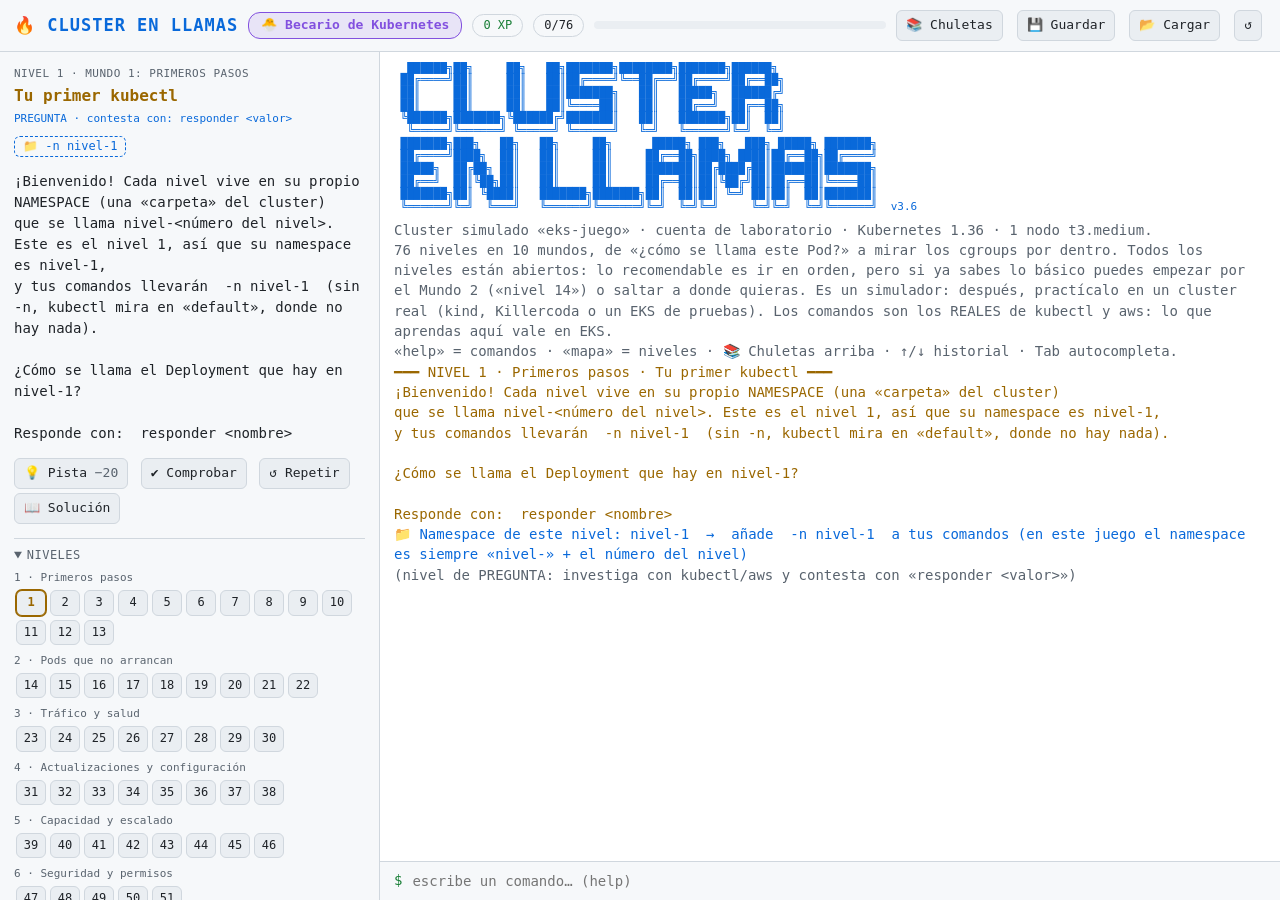
==== commit 98ba942c: "Cluster en Llamas 3.6: todos los niveles abiertos, sin modo experto Cualquiera puede ir al nivel que" ====
--- a/cluster-en-llamas.html
+++ b/cluster-en-llamas.html
@@ -91,7 +91,6 @@
   <span class="chip" id="xp">0 XP</span>
   <span class="chip" id="niv">0/76</span>
   <div class="barra"><div id="prog"></div></div>
-  <button id="btnExperto" onclick="JUEGO.comando('experto', P.experto ? ['off'] : [])" title="Abre todos los niveles (para quien ya conoce lo básico). Pulsa otra vez para volver al orden">🔒 Modo EXPERTO</button>
   <button onclick="abrirChuletas()">📚 Chuletas</button>
   <button onclick="exportarPartida()" title="Descarga una copia de tu partida (.json) y te da un código para guardarla">💾 Guardar</button>
   <button onclick="cargarDesdeFichero()" title="Recupera una partida guardada con 💾 (también en otro navegador u ordenador)">📂 Cargar</button>
@@ -121,7 +120,7 @@
   </section>
 </main>
 <script>
-const CHULETAS = {"CHULETAS.md": "# Chuletas: índice\n\nTodas sirven para el EKS real y para el juego. Empieza por la de comandos; las demás son para cuando algo concreto te pasa.\n\n## Qué chuleta mirar según lo que te pasa\n\n| Lo que ves | Chuleta | Sección |\n|---|---|---|\n| No sé ni por dónde empezar | CHULETA-COMANDOS | Lo primero: tres palabras |\n| Sé qué falla (un Service, un nodo, un permiso…) pero no cómo crearlo o cambiarlo | CHULETA-COMANDOS | 🔎 Índice por recurso |\n| Veo un STATUS o un síntoma y no sé dónde se arregla | CHULETA-COMANDOS | 7. Diagnosticar (columna «Se arregla en») |\n| Un Pod en `Pending` | CHULETA-DIAGNOSTICO | Pending |\n| Un Pod en `ErrImagePull` o `ImagePullBackOff` | CHULETA-DIAGNOSTICO | Imagen |\n| Un Pod en `CreateContainerConfigError` | CHULETA-DIAGNOSTICO | Configuración |\n| Un Pod en `CrashLoopBackOff` o con RESTARTS que suben | CHULETA-DIAGNOSTICO | Se reinicia |\n| `OOMKilled` o Exit Code 137 | CHULETA-CAPACIDAD | Memoria y CPU |\n| `Running` pero `0/1` en READY | CHULETA-DIAGNOSTICO | Running pero no listo |\n| El Deployment quiere N Pods y hay menos (ni siquiera Pending) | CHULETA-DIAGNOSTICO | FailedCreate |\n| Un Service sin endpoints, o con endpoints que no responden | CHULETA-RED | Services y puertos |\n| Nada resuelve nombres, o no llego a otro namespace | CHULETA-RED | DNS |\n| Quiero escribir un objeto en YAML | CHULETA-YAML | La plantilla del tipo que necesites |\n| `Forbidden`, `Unauthorized` o \"¿quién puede hacer qué?\" | CHULETA-SEGURIDAD | IAM y RBAC |\n| Pod Security, Secrets, contenedores como root | CHULETA-SEGURIDAD | Pod Security |\n| No caben Pods, taints, nodeSelector, cuotas, HPA, drain, PDB | CHULETA-CAPACIDAD | |\n| Nodos, node group, instancias EC2, versión del cluster, costes | CHULETA-AWS-EKS | |\n| Un Pod en `Init:0/1` o `Init:CrashLoopBackOff` | CHULETA-BAJO-EL-CAPO | Init containers |\n| Quiero ver por dentro: PID 1, cgroups, capabilities, token | CHULETA-BAJO-EL-CAPO | |\n| Una imagen sin shell (`exec` no sirve) | CHULETA-BAJO-EL-CAPO | kubectl debug |\n| Un Pod `READY 1/2`, sidecars, contenedores que comparten red o ficheros | CHULETA-BAJO-EL-CAPO | Pods con varios contenedores |\n| IP de un Pod, DNS por dentro, cómo funciona un Service (kube-proxy, iptables) | CHULETA-RED · CHULETA-BAJO-EL-CAPO | La red del Pod |\n| Mirar desde el nodo: crictl, PIDs, cgroups, kubelet | CHULETA-BAJO-EL-CAPO | Desde el nodo |\n| Permisos en todo el cluster, o credenciales de AWS para un Pod | CHULETA-BAJO-EL-CAPO | ClusterRole · Pod Identity |\n\n## Todas las chuletas\n\n| Fichero | Para qué |\n|---|---|\n| CHULETA-COMANDOS.md | Los comandos de kubectl por tarea: mirar, crear, cambiar, borrar, entrar en Pods, nodos |\n| CHULETA-DIAGNOSTICO.md | Árbol de averías por STATUS: qué significa, el mensaje típico y cómo confirmarlo |\n| CHULETA-YAML.md | Plantillas mínimas comentadas de cada tipo de objeto y errores típicos de YAML |\n| CHULETA-RED.md | Services, puertos, DNS, port-forward, NetworkPolicy, VPC CNI y balanceadores |\n| CHULETA-SEGURIDAD.md | IAM frente a RBAC, Roles, ServiceAccounts, Secrets, Pod Security, securityContext |\n| CHULETA-CAPACIDAD.md | requests y limits, scheduler, QoS, cuotas, HPA, taints, drain, PDB, DaemonSets |\n| CHULETA-AWS-EKS.md | AWS CLI para operar EKS: identidad, cluster, node groups, instancias, SSM y costes |\n| CHULETA-BAJO-EL-CAPO.md | Dentro del contenedor: PID 1, cgroups, capabilities, token, init containers, kubectl debug, ClusterRoles y Pod Identity |\n\n## El método que sirve casi siempre\n\n```text\n1. kubectl get pods -n <ns>                    → ¿qué STATUS tiene?\n2. kubectl describe pod <pod> -n <ns>          → lee los Events del final\n3. kubectl logs <pod> -n <ns> [--previous]     → ¿qué dice la aplicación?\n4. Si el Pod está bien pero no llega tráfico   → describe svc / get endpoints\n```\n\nSi \"todo falla a la vez\", mira primero `kube-system` (`kubectl get pods -n kube-system`): CoreDNS, aws-node y kube-proxy sostienen al resto.\n\n## Antes de tocar nada en el EKS real\n\n- Comprueba la cuenta: `aws sts get-caller-identity` (¿es tu cuenta de laboratorio y no la de producción?).\n- Comprueba el cluster: `kubectl config current-context`.\n- Comprueba el namespace: casi todos los comandos llevan `-n <ns>`.\n", "CHULETA-AWS-EKS.md": "# Chuleta de AWS CLI para operar EKS\n\nkubectl habla con Kubernetes. La AWS CLI habla con AWS: el cluster como recurso, los node groups, las instancias EC2 y la identidad. En el día a día se usan las dos.\n\n## ⚠️ Antes de nada: cuenta y región\n\n```bash\naws sts get-caller-identity                 # ¿es la cuenta que esperas? (en el juego: 123456789012)\nexport AWS_PROFILE=mi-laboratorio AWS_REGION=eu-west-1\naws sso login --profile mi-laboratorio      # si la sesión ha caducado\n```\n\nSi tienes varios perfiles (laboratorio, trabajo, **producción**…), mira qué `AWS_PROFILE` tienes en tu `~/.bashrc` o en la sesión actual. Comprueba la cuenta antes de cualquier comando que cree, cambie o borre.\n\n## Identidad\n\n```bash\naws sts get-caller-identity                                   # cuenta, ARN y usuario/rol\naws sts get-caller-identity --query Account --output text     # solo la cuenta\n```\n\nEs lo primero que se mira ante un `Unauthorized` en kubectl: credencial caducada, otra cuenta u otro rol.\n\n## El cluster\n\n```bash\naws eks list-clusters\naws eks describe-cluster --name <cluster> --query 'cluster.[status,version,endpoint]' --output text\naws eks describe-cluster --name <cluster> --query cluster.version --output text      # ej. 1.36\naws eks describe-cluster --name <cluster> --query cluster.arn --output text          # incluye la cuenta\naws eks describe-cluster --name <cluster> --query cluster.upgradePolicy              # STANDARD o EXTENDED\naws eks describe-cluster-versions --query 'clusterVersions[].[clusterVersion,status,endOfStandardSupportDate]' --output text\n```\n\nConectar kubectl a un cluster (escribe en `~/.kube/config`):\n\n```bash\naws eks update-kubeconfig --name <cluster> --alias <cluster>\nkubectl config current-context\n```\n\n## Insights: avisos antes de actualizar\n\n```bash\naws eks list-insights --cluster-name <cluster>\naws eks list-insights --cluster-name <cluster> --filter categories=UPGRADE_READINESS\naws eks describe-insight --cluster-name <cluster> --id <insight-id>\n```\n\nLas categorías incluyen `UPGRADE_READINESS` (cosas que romperían el upgrade) y `MISCONFIGURATION`. El formato exacto de `--filter` está en `aws eks list-insights help`.\n\n## Node groups: los nodos gestionados\n\n```bash\naws eks list-nodegroups --cluster-name <cluster>\naws eks describe-nodegroup --cluster-name <cluster> --nodegroup-name <ng> \\\n  --query 'nodegroup.[status,instanceTypes,amiType,scalingConfig]'\n\n# Cambiar el número de nodos: desiredSize siempre entre minSize y maxSize\naws eks update-nodegroup-config --cluster-name <cluster> --nodegroup-name <ng> \\\n  --scaling-config minSize=1,maxSize=3,desiredSize=2\n```\n\nDurante el cambio, el node group está en `UPDATING`. La EC2 nueva tarda unos minutos en aparecer como `Ready` en `kubectl get nodes -w`.\n\n## De nodo de Kubernetes a instancia EC2\n\nEl nombre del nodo es su DNS privado, y el `providerID` lleva la zona y el ID de la instancia:\n\n```bash\nkubectl get node <nodo> -o jsonpath='{.spec.providerID}'\n# aws:///eu-west-1a/i-0123456789abcdef0\nkubectl get nodes -o jsonpath='{range .items[*]}{.metadata.name}{\"  \"}{.spec.providerID}{\"\\n\"}{end}'\n```\n\nLas instancias de un node group llevan el tag `eks:nodegroup-name`:\n\n```bash\naws ec2 describe-instances \\\n  --filters Name=tag:eks:nodegroup-name,Values=<ng> Name=instance-state-name,Values=running \\\n  --query 'Reservations[].Instances[].[InstanceId,PrivateDnsName,Placement.AvailabilityZone,State.Name]' \\\n  --output table\n```\n\n## Sustituir un nodo roto\n\nEn EKS un nodo que falla no se repara: se termina y el node group (un Auto Scaling Group por debajo) lanza otro para mantener `desiredSize`.\n\n```bash\nkubectl get nodes                                         # ¿cuál está NotReady?\nkubectl get node <nodo> -o jsonpath='{.spec.providerID}'  # → i-…\nkubectl describe node <nodo> | grep ProviderID            # lo mismo, sin jsonpath\nkubectl drain <nodo> --ignore-daemonsets --delete-emptydir-data --timeout=120s   # si aún responde\naws ec2 terminate-instances --instance-ids <i-…>\nkubectl get nodes -w                                      # aparece uno nuevo en unos minutos\n```\n\n⚠️ `terminate-instances` es irreversible. Comprueba antes el ID, la cuenta y que la instancia es del node group.\n\n## Entrar en un nodo sin SSH (Session Manager)\n\nNecesita la política `AmazonSSMManagedInstanceCore` en el rol del nodo y el plugin de Session Manager en tu PC.\n\n```bash\naws ssm start-session --target <i-…>\n# dentro del nodo:\nsudo systemctl status kubelet\nsudo journalctl -u kubelet -n 50 --no-pager\nsudo crictl ps\nexit\n```\n\nUn comando sin sesión interactiva (por ejemplo, en un script):\n\n```bash\naws ssm send-command --instance-ids <i-…> --document-name AWS-RunShellScript \\\n  --parameters 'commands=[\"systemctl is-active kubelet\"]' \\\n  --query Command.CommandId --output text\naws ssm get-command-invocation --command-id <id> --instance-id <i-…> \\\n  --query '[Status,StandardOutputContent]' --output text\n```\n\n## Addons gestionados\n\n```bash\naws eks list-addons --cluster-name <cluster>\naws eks describe-addon --cluster-name <cluster> --addon-name vpc-cni \\\n  --query 'addon.[addonVersion,status,configurationValues]'\naws eks describe-addon-versions --addon-name coredns --kubernetes-version 1.36 \\\n  --query 'addons[0].addonVersions[0].addonVersion' --output text\n```\n\n## Costes de referencia (eu-west-1, comprobados el 26/11/2026)\n\n| Recurso | Precio | Al mes si se queda encendido |\n|---|---|---|\n| Control plane EKS (soporte estándar) | 0,10 $/h | 73 $ |\n| Control plane EKS en soporte extendido | 0,60 $/h | 438 $ |\n| Nodo t3.medium | 0,0456 $/h | 33,29 $ |\n| NAT Gateway | 0,048 $/h + 0,048 $/GB | 35,04 $ + tráfico |\n| IPv4 pública | 0,005 $/h | 3,65 $ |\n| ALB | 0,0252 $/h + 0,008 $/LCU-h | 18,40 $ + uso |\n| EBS gp3 | 0,088 $/GB-mes | 1,76 $ por 20 GB |\n\n- Un cluster de laboratorio olvidado (control plane + 1 nodo + IP) cuesta unos 3,6 $ al día.\n- El soporte extendido viene activado por defecto al crear un cluster: créalo con `--upgrade-policy supportType=STANDARD`.\n- Antes de borrar un cluster, borra sus Services LoadBalancer y sus volúmenes: si no, quedan recursos huérfanos cobrando.\n\n```bash\naws eks list-clusters                                              # ¿queda algo encendido?\naws elbv2 describe-load-balancers --query 'LoadBalancers[].[LoadBalancerName,VpcId]' --output text\naws ec2 describe-volumes --filters Name=status,Values=available --query 'Volumes[].[VolumeId,Size]' --output text\n```\n\n## Lo que hace cada herramienta\n\n| Quiero… | Herramienta |\n|---|---|\n| Ver o cambiar Pods, Deployments, Services, RBAC | kubectl |\n| Ver la versión, el endpoint o el estado del cluster | `aws eks describe-cluster` |\n| Añadir o quitar nodos | `aws eks update-nodegroup-config` |\n| Saber qué instancia EC2 es un nodo | `kubectl get node … providerID` + `aws ec2 describe-instances` |\n| Sustituir un nodo | `aws ec2 terminate-instances` |\n| Entrar en un nodo | `aws ssm start-session` |\n| Saber quién soy | `aws sts get-caller-identity` |\n", "CHULETA-BAJO-EL-CAPO.md": "# Chuleta: bajo el capó (qué hay DENTRO de un contenedor)\n\nUn contenedor no es una máquina virtual. Es un **proceso normal del nodo** al que Linux le pone tres cosas:\n\n| Pieza de Linux | Qué hace | Dónde lo ves |\n|---|---|---|\n| **namespaces** | Aíslan lo que el proceso VE: sus propios PIDs, su red, su hostname, sus montajes | `ps` dentro: tu programa es el PID 1 |\n| **cgroups** (v2) | Limitan lo que el proceso GASTA: memoria, CPU, número de procesos | `/sys/fs/cgroup/` |\n| **capabilities + seccomp** | Recortan lo que el proceso PUEDE HACER, aunque sea root | `/proc/1/status` |\n\nKubernetes no inventa nada: el kubelet traduce tu YAML a estas piezas y se lo pasa a containerd.\n\n## 1. Procesos: el PID 1\n\n```bash\nkubectl exec -it <pod> -n <ns> -- sh\nps                          # PID 1 = el programa de la imagen (CMD/ENTRYPOINT)\ncat /proc/1/cmdline         # el comando exacto del PID 1\ncat /proc/1/environ         # sus variables de entorno (en el real van separadas por \\0: tr '\\0' '\\n')\n```\n\n- Si el PID 1 termina, el contenedor termina. Por eso nginx corre con `daemon off;` (en primer plano).\n- En el **nodo**, ese mismo proceso tiene otro PID cualquiera: el PID 1 es solo «dentro de su namespace».\n- `shareProcessNamespace: true` en el Pod hace que todos sus contenedores vean los procesos de todos (y el PID 1 pasa a ser `/pause`).\n\n## 2. cgroups: los requests y limits, escritos en ficheros\n\n| En el YAML | Fichero del cgroup v2 | Ejemplo |\n|---|---|---|\n| `limits.memory: 128Mi` | `memory.max` | `134217728` (128 × 1024 × 1024 bytes) |\n| sin `limits.memory` | `memory.max` | `max` (sin límite: puede comerse el nodo) |\n| `limits.cpu: 250m` | `cpu.max` | `25000 100000` = 25 ms de cada 100 ms |\n| `requests.cpu: 250m` | `cpu.weight` | `10` (el reparto cuando varios compiten) |\n| `requests.memory` | (ninguno) | sirve al scheduler y a la prioridad de OOM, no se escribe aquí |\n\n```bash\ncat /sys/fs/cgroup/memory.max       # el límite\ncat /sys/fs/cgroup/memory.current   # lo que usa AHORA\ncat /sys/fs/cgroup/memory.events    # oom_kill N → cuántas veces lo ha matado el kernel\ncat /sys/fs/cgroup/cpu.max          # «cuota periodo»\ncat /sys/fs/cgroup/cpu.stat         # nr_throttled / throttled_usec → ¿le frenan la CPU?\n```\n\n- **Memoria**: si `memory.current` llega a `memory.max`, el kernel mata el proceso → `OOMKilled`, exit code 137.\n- **CPU**: si gasta su cuota antes de acabar el periodo, el kernel lo **frena** (throttling). No muere: va lento. Una aplicación lenta con `nr_throttled` subiendo pide más `limits.cpu`.\n\n## 3. Usuario y capabilities\n\n```bash\nid                                   # uid=0(root) o uid=101(nginx)…\ngrep -E 'Uid|Cap|NoNewPrivs|Seccomp' /proc/1/status\n```\n\n| Línea | Qué significa |\n|---|---|\n| `Uid:` | El usuario real. `runAsUser` en el securityContext lo cambia |\n| `CapEff:` | Capabilities EFECTIVAS (máscara hexadecimal). `00000000a80425fb` = las 14 que da containerd por defecto. `0000000000000000` = ninguna |\n| `CapBnd:` | El tope que nunca podrá superar (aunque ejecute un programa setuid) |\n| `NoNewPrivs: 1` | `allowPrivilegeEscalation: false`: ningún programa puede ganar privilegios |\n| `Seccomp: 2` | Filtro de llamadas al sistema activo (`seccompProfile: RuntimeDefault`) |\n\nPara traducir la máscara a nombres (en un Linux con `libcap`, no en busybox): `capsh --decode=00000000a80425fb`.\n\nUn usuario que no es root tiene `CapEff` a cero aunque no quites nada. Lo más seguro es las dos cosas: `runAsNonRoot: true` **y** `capabilities: {drop: [\"ALL\"]}`. Si la aplicación necesita una concreta (por ejemplo, abrir el puerto 80), se añade solo esa: `add: [\"NET_BIND_SERVICE\"]`.\n\n## 4. El token de la ServiceAccount\n\n```bash\nls /var/run/secrets/kubernetes.io/serviceaccount/     # ca.crt  namespace  token\ncat /var/run/secrets/kubernetes.io/serviceaccount/token\n```\n\n- Es la credencial del Pod frente a la API de Kubernetes. Caduca y el kubelet la renueva sola.\n- Si la aplicación no habla con la API, **no la montes**: `automountServiceAccountToken: false` en la ServiceAccount (vale para todos sus Pods) o en el `spec` del Pod.\n- Se decide **al crear el Pod**: si cambias la ServiceAccount, los Pods que ya existen siguen con el token → `kubectl rollout restart`.\n\n## 5. Init containers\n\n```yaml\nspec:\n  initContainers:\n  - name: espera-bd\n    image: busybox:1.37\n    command: [\"sh\", \"-c\", \"until nslookup bd; do echo esperando a bd; sleep 2; done\"]\n  containers:\n  - name: app\n    image: nginx:1.27-alpine\n```\n\n| STATUS | Qué pasa |\n|---|---|\n| `Init:0/1` | El primer init container aún no ha terminado (¿espera algo?) |\n| `Init:Error` / `Init:CrashLoopBackOff` | Un init container falla: se reintenta con espera creciente |\n| `PodInitializing` | Los init terminaron; arranca el contenedor principal |\n\n```bash\nkubectl logs <pod> -c espera-bd -n <ns>          # los logs de UN contenedor concreto\nkubectl describe pod <pod> -n <ns>               # sección «Init Containers»\n```\n\nSe ejecutan **en orden** y cada uno tiene que acabar bien (exit 0) antes del siguiente. Pod Security también se aplica a ellos.\n\n## 6. kubectl debug: entrar donde no hay shell\n\nLas imágenes mínimas («distroless», `pause`…) no traen `sh`, ni `ps`, ni `cat`: `kubectl exec` no sirve.\n\n```bash\n# contenedor EFÍMERO dentro del Pod, compartiendo los procesos del contenedor objetivo\nkubectl debug -it <pod> -n <ns> --image=busybox:1.37 --target=<contenedor>\nps                         # ves el PID 1 del objetivo\nls /proc/1/root/           # su sistema de ficheros (puede dar «Permission denied» si los usuarios no coinciden)\n\n# depurar un NODO: un Pod con los namespaces del host; su disco está en /host\nkubectl debug node/<nodo> -it --image=busybox:1.37\n```\n\n- Sin `--target` compartes la red del Pod, pero no ves sus procesos.\n- Un contenedor efímero no se puede quitar: desaparece cuando se borra el Pod.\n\n## 7. Permisos de cluster: ClusterRole y ClusterRoleBinding\n\n| Quiero dar… | Objeto «qué» | Objeto «a quién» |\n|---|---|---|\n| permisos en UN namespace | Role | RoleBinding |\n| permisos en TODOS los namespaces | ClusterRole | ClusterRoleBinding |\n| un ClusterRole reutilizable, pero solo en un namespace | ClusterRole | RoleBinding |\n\n```bash\nkubectl create clusterrole ver-pods-global --verb=get,list,watch --resource=pods\nkubectl create clusterrolebinding auditor-ver-pods --clusterrole=ver-pods-global --serviceaccount=<ns>:<sa>\nkubectl auth can-i list pods -A --as=system:serviceaccount:<ns>:<sa>      # -A = en todos los namespaces\nkubectl auth can-i list secrets -n kube-system --as=system:serviceaccount:<ns>:<sa>   # lo que NO debe poder\n```\n\nCuidado con los atajos: los ClusterRoles `view`, `edit` y `admin` dan mucho más de lo que parece. Mínimo privilegio es escribir el tuyo.\n\n## 8. Pods con varios contenedores (sidecars)\n\nUn Pod puede llevar varios contenedores: la aplicación y sus «ayudantes» (sidecars: recoger logs, hacer de proxy, vigilar…).\n\n| Comparten | No comparten |\n|---|---|\n| La **red**: misma IP, se hablan por `localhost` (y no pueden usar el mismo puerto) | Sistema de ficheros: cada uno el de su imagen |\n| Los **volúmenes** que monten los dos (p. ej. un `emptyDir`) | cgroup, límites y sondas: cada contenedor los suyos |\n| Los procesos, **solo** con `shareProcessNamespace: true` (el PID 1 pasa a ser `/pause`) | Variables de entorno |\n\n```bash\nkubectl get pods -n <ns>                                  # READY 1/2 = 1 de 2 contenedores listo\nkubectl describe pod <pod> -n <ns>                        # un bloque por contenedor: State, Ready, Restart Count, sondas\nkubectl logs <pod> -c <contenedor> -n <ns>                # los logs de UNO\nkubectl logs <pod> --all-containers --prefix -n <ns>      # los de todos, con prefijo\nkubectl exec -it <pod> -c <contenedor> -n <ns> -- sh      # entrar en UNO\nkubectl set env deployment/<dep> -c <contenedor> CLAVE=valor -n <ns>   # sin -c, va al primero\n```\n\nPara añadir un sidecar: `kubectl edit deployment <dep>` y otro elemento en `containers:` (con su `name`, `image`, `command` y, si comparte ficheros, el mismo volumen en `volumeMounts`):\n\n```yaml\n      volumes:\n      - name: logs\n        emptyDir: {}\n      containers:\n      - name: app\n        image: busybox:1.37\n        volumeMounts: [{name: logs, mountPath: /var/log}]\n      - name: sidecar\n        image: busybox:1.37\n        command: [\"/bin/sh\", \"-c\", \"tail -n+1 -f /var/log/app.log\"]\n        volumeMounts: [{name: logs, mountPath: /var/log}]\n```\n\n## 9. La red del Pod\n\n```bash\nkubectl get pods -n <ns> -o wide                       # IP de cada Pod (de la VPC, la da la VPC CNI)\nkubectl exec <pod> -n <ns> -- hostname -i              # la IP, desde dentro\nkubectl exec <pod> -n <ns> -- ip addr                  # eth0 con la IP del Pod (/32)\nkubectl exec <pod> -n <ns> -- cat /etc/resolv.conf     # nameserver = IP del Service kube-dns · search · ndots:5\nkubectl exec <pod> -n <ns> -- cat /etc/hosts           # el Pod se resuelve a sí mismo\nkubectl run t --rm -it --image=busybox:1.37 -n <ns> -- wget -qO- -T 2 http://<ip-del-pod>:<puerto>   # directo al Pod, sin Service\n```\n\n- Pod → Pod: directo por IP, sin NAT. Pod → Service: la IP del Service es virtual y la traducen las reglas de kube-proxy (abajo).\n- Un Service solo reparte a los Pods **listos** (sus endpoints): `kubectl get endpoints <svc> -n <ns>`.\n\n## 10. Desde el nodo: el contenedor como proceso\n\nEntra con `kubectl debug node/<nodo> -it --image=busybox:1.37` (o `aws ssm start-session --target <instance-id>`).\n\n```bash\ncrictl pods                                   # los Pods (sandboxes) del nodo\ncrictl ps [-a] [--name <contenedor>]          # sus contenedores (-a: también los muertos)\ncrictl inspect <id> | grep pid                # PID del proceso EN EL NODO\ncat /proc/<pid>/cgroup                        # /kubepods.slice/kubepods-<qos>.slice/kubepods-<qos>-pod<uid>.slice/cri-containerd-<id>.scope\ncat /proc/<pid>/oom_score_adj                 # Guaranteed -997 · Burstable 2-999 · BestEffort 1000\nnsenter -t <pid> -n ip addr                   # entra SOLO en la red del contenedor (ves la IP del Pod)\nps aux                                        # kubelet, containerd y los procesos de los contenedores\niptables-save | grep <service>                # reglas de kube-proxy: KUBE-SVC → KUBE-SEP → DNAT a <ip-pod>:<targetPort>\nsystemctl status kubelet · journalctl -u kubelet -n 50\n```\n\n- Dentro del contenedor, `cat /proc/self/cgroup` da `0::/`: tiene su propio namespace de cgroup. La ruta real solo se ve desde el nodo.\n- Si el nodo se queda sin memoria, el kernel mata primero al de `oom_score_adj` más alto: por eso los requests importan.\n\n## 11. EKS Pod Identity: credenciales de AWS sin claves\n\n```bash\naws eks create-pod-identity-association --cluster-name <cluster> \\\n  --namespace <ns> --service-account <sa> --role-arn arn:aws:iam::<cuenta>:role/<rol>\naws eks list-pod-identity-associations --cluster-name <cluster>\nkubectl rollout restart deployment <dep> -n <ns>      # los Pods ya creados no la ven\nkubectl exec deploy/<dep> -n <ns> -- env | grep AWS_  # dentro: AWS_CONTAINER_CREDENTIALS_FULL_URI…\n```\n\n- Necesita el add-on `eks-pod-identity-agent` (un DaemonSet en `kube-system`) y un rol IAM cuya política de confianza admita a `pods.eks.amazonaws.com` (`sts:AssumeRole` y `sts:TagSession`).\n- Los SDK de AWS leen esas variables solos: no hay claves en Secrets que se puedan filtrar ni caducar.\n", "CHULETA-CAPACIDAD.md": "# Chuleta de capacidad: recursos, scheduler, escalado y mantenimiento\n\n## requests y limits\n\n| Campo | Lo usa | Efecto |\n|---|---|---|\n| `requests.cpu` / `requests.memory` | El scheduler | Reserva: el Pod solo va a un nodo donde quepa lo pedido |\n| `limits.memory` | El kernel (cgroups) | Si se supera, el proceso muere: OOMKilled, Exit Code 137 |\n| `limits.cpu` | El kernel (cgroups) | Si se supera, el proceso se frena (*throttling*), no muere |\n\nUnidades: CPU en milésimas (`100m` = 0,1 CPU; `1` = 1 CPU). Memoria en `Mi`/`Gi` (potencias de 2) o `M`/`G` (potencias de 10).\n\n```bash\nkubectl set resources deployment <app> --requests=cpu=100m,memory=64Mi --limits=memory=128Mi -n <ns>\nkubectl describe node <nodo> | grep -A8 \"Allocated resources\"    # cuánto está reservado\nkubectl top pods -n <ns>                                         # cuánto se usa de verdad\n```\n\nEl scheduler mira los **requests**, no el uso real. Un nodo puede estar \"lleno\" con la CPU ociosa.\n\n## Cómo decide el scheduler\n\nPara cada nodo, primero filtra (¿puede ir aquí?) y luego puntúa (¿dónde mejor?). Si ningún nodo pasa los filtros, el Pod se queda Pending.\n\n| Filtro | Mensaje si no se cumple |\n|---|---|\n| Caben los requests de CPU | `Insufficient cpu` |\n| Caben los requests de memoria | `Insufficient memory` |\n| Quedan huecos de Pod (máximo por nodo) | `Too many pods` |\n| Tolera los taints del nodo | `had untolerated taint {clave: valor}` |\n| Cumple `nodeSelector` / affinity | `didn't match Pod's node affinity/selector` |\n| El nodo no está en cordon | `node(s) were unschedulable` |\n\n## QoS: quién muere primero\n\n| Clase | Cuándo | Prioridad al desalojar |\n|---|---|---|\n| Guaranteed | Todos los contenedores con requests = limits de CPU y memoria | Lo último en salir |\n| Burstable | Algún request o limit, sin llegar a Guaranteed | En medio |\n| BestEffort | Ningún request ni limit | Lo primero en salir |\n\nSi un nodo se queda sin memoria, el kubelet desaloja primero los BestEffort, luego los Burstable y al final los Guaranteed (documentación oficial de QoS).\n\n```bash\nkubectl get pod <pod> -n <ns> -o jsonpath='{.status.qosClass}'\nkubectl describe pod <pod> -n <ns> | grep \"QoS Class\"\n```\n\n## OOMKilled frente a throttling\n\n| Síntoma | Causa | Dónde se ve |\n|---|---|---|\n| Reinicios con `Reason: OOMKilled`, Exit Code 137 | Superó `limits.memory` | `kubectl describe pod` → Last State |\n| La app va lenta, sin reinicios | Llega a `limits.cpu` y se frena | Métricas de throttling del contenedor (cgroup `cpu.stat`) |\n\n## ResourceQuota y LimitRange\n\n| Objeto | Qué hace |\n|---|---|\n| ResourceQuota | Tope total del namespace: número de Pods, suma de requests y limits… |\n| LimitRange | Valores por defecto y mínimos/máximos por contenedor en el namespace |\n\n```bash\nkubectl get quota,limitrange -n <ns>\nkubectl describe quota -n <ns>              # Used frente a Hard\nkubectl edit resourcequota <nombre> -n <ns>\n```\n\nSi una cuota impide crear Pods, no verás Pods en error: el ReplicaSet registra `FailedCreate … exceeded quota` en los eventos (`kubectl get events -n <ns>`).\n\n## HPA: escalar Pods\n\n```bash\nkubectl autoscale deployment <app> --min=1 --max=5 --cpu-percent=60 -n <ns>\nkubectl get hpa -n <ns> -w\nkubectl describe hpa <app> -n <ns>\n```\n\nFórmula (documentación oficial):\n\n```text\nréplicas deseadas = ceil( réplicas actuales × valor actual / valor objetivo )\nejemplo: 2 réplicas al 90 % con objetivo 60 % → ceil(2 × 90 / 60) = 3\n```\n\nRequisitos:\n\n- metrics-server instalado (`kubectl top pods` funciona).\n- `requests.cpu` en el Deployment: el porcentaje es uso / request. Sin request, TARGETS sale `<unknown>`.\n- Tiempo: unos minutos hasta tener métricas y para que estabilice.\n\n## Escalar nodos\n\n| Forma | Cómo | Cuándo |\n|---|---|---|\n| Node group a mano | `aws eks update-nodegroup-config … --scaling-config desiredSize=N` | Laboratorio o cambios puntuales |\n| Cluster Autoscaler | Sube o baja el ASG del node group cuando hay Pods Pending | Clásico, con node groups |\n| Karpenter | Crea las EC2 que hagan falta, del tamaño justo, sin node groups | Lo moderno en EKS (capítulo 09 del curso) |\n\n`desiredSize` tiene que quedar entre `minSize` y `maxSize`: para pasar de 2 a 3 nodos, sube también `maxSize`. Comandos en CHULETA-AWS-EKS.\n\n## Taints y tolerations\n\nUn taint en el nodo repele Pods. Una toleration en el Pod le deja entrar.\n\n```bash\nkubectl taint nodes <nodo> dedicado=gpu:NoSchedule        # poner\nkubectl taint nodes <nodo> dedicado-                      # quitar (todas las variantes de esa clave)\nkubectl taint nodes --all dedicado-                       # quitar de todos\nkubectl describe node <nodo> | grep Taints\n```\n\n| Efecto | Qué hace |\n|---|---|\n| `NoSchedule` | No entran Pods nuevos sin toleration; los que hay se quedan |\n| `PreferNoSchedule` | Lo evita si puede |\n| `NoExecute` | Además expulsa a los que ya estaban sin toleration |\n\nToleration en el Pod (dentro de `spec.template.spec`):\n\n```yaml\ntolerations:\n- key: dedicado\n  operator: Equal\n  value: gpu\n  effect: NoSchedule\n```\n\n## nodeSelector y labels de nodo\n\n```bash\nkubectl get nodes --show-labels\nkubectl get nodes -L topology.kubernetes.io/zone,node.kubernetes.io/instance-type\nkubectl label node <nodo> disco=ssd\nkubectl label node <nodo> disco-                  # quitar\n```\n\n`nodeSelector: {disco: ssd}` en el Pod = solo nodos con esa label. En EKS, las labels fijas se ponen en el node group o en el NodePool de Karpenter, porque un nodo nuevo no hereda las que pusiste a mano.\n\n## cordon, drain y uncordon\n\n```bash\nkubectl cordon <nodo>                                            # no entran Pods nuevos\nkubectl drain <nodo> --ignore-daemonsets --delete-emptydir-data  # cordon + desalojar\nkubectl drain <nodo> --ignore-daemonsets --delete-emptydir-data --timeout=120s\nkubectl uncordon <nodo>                                          # vuelve a servicio\n```\n\n- `--ignore-daemonsets`: los Pods de DaemonSet no se mueven (volverían al mismo nodo).\n- `--delete-emptydir-data`: acepta perder los datos de volúmenes `emptyDir`.\n- Los Pods sueltos (sin Deployment) no se recrean en otro sitio: drain se niega salvo con `--force`.\n\n## PodDisruptionBudget (PDB)\n\nLimita cuántos Pods de una aplicación pueden caer a la vez en desalojos voluntarios: drain, actualizaciones de nodos, consolidación de Karpenter.\n\n```bash\nkubectl create pdb <nombre> --selector=app=<app> --min-available=1 -n <ns>\nkubectl get pdb -n <ns>          # mira ALLOWED DISRUPTIONS\n```\n\n| Configuración | Con 2 réplicas | ALLOWED DISRUPTIONS |\n|---|---|---|\n| `minAvailable: 1` | Puede caer 1 | 1 |\n| `minAvailable: 2` | No puede caer ninguna | 0: bloquea cualquier drain |\n| `maxUnavailable: 1` | Puede caer 1 | 1 |\n\nSi ALLOWED DISRUPTIONS es 0, el drain se queda reintentando (`Cannot evict pod as it would violate the pod's disruption budget`). Arreglo sin tocar el PDB: más réplicas, para que sobre alguna.\n\n## DaemonSets: un Pod en cada nodo\n\n```bash\nkubectl get ds -A\n#   columnas: DESIRED = en cuántos nodos debe haber uno · READY = cuántos funcionan\nkubectl get pods -n kube-system -o wide | grep aws-node\n```\n\nEn EKS, `aws-node` (red, VPC CNI) y `kube-proxy` (reglas de Services) son DaemonSets: hay uno por nodo, y al añadir un nodo aparecen solos. También cuentan para el máximo de Pods del nodo.\n", "CHULETA-COMANDOS.md": "# Chuleta de comandos: kubectl y EKS\n\nÁbrela al lado de la terminal mientras juegas.\n\n- `<algo>` significa \"pon aquí tu valor\": no escribas los `< >`.\n- `-n <namespace>` indica en qué \"carpeta\" (namespace) trabajas. En el juego es `-n nivel-2`, `-n nivel-3`…\n- Sin `-n`, kubectl usa el namespace `default`.\n- Los ejemplos son para bash (Linux, macOS, WSL o Git Bash). En PowerShell las comillas simples funcionan distinto.\n\n## ⭐ Lo primero: tres palabras que salen en todo\n\n| Palabra | Qué es | Ejemplo |\n|---|---|---|\n| **`-n <ns>`** | **namespace** = \"carpeta\" del cluster donde trabajas. Si no lo pones, va a `default` | `-n nivel-2` → \"dentro de la carpeta nivel-2\" |\n| **Deployment** | \"Quiero N copias de esta imagen funcionando siempre\" (si una muere, se repone) | `kubectl create deployment web --image=nginx:1.27-alpine --replicas=3 -n nivel-2` |\n| **Service** | Dirección fija delante de esas copias. **Aquí va el PUERTO** (`--port`) | `kubectl expose deployment web --port=80 -n nivel-2` |\n\n¿Y el puerto en el Deployment? No hace falta: nginx ya escucha en el 80 por dentro. El puerto se le dice al Service (`expose --port=80`), que es quien recibe las peticiones y las reparte.\n\n## 🔎 ¿Problema con…? Índice por recurso\n\nBusca el recurso que falla y ve a la sección. Los números son los de esta chuleta (1 Mirar · 2 Crear · 3 Cambiar · 4 Dentro de los Pods · 5 Borrar · 6 Nodos · 7 Diagnosticar).\n\n| Problema con… | Crearlo | Cambiarlo o arreglarlo | Mirarlo |\n|---|---|---|---|\n| **Deployment** (imagen, réplicas, variables, recursos, comando, sondas) | 2 · `create deployment` · YAML (CHULETA-YAML) | 3 · `set image` · `set env` · `set resources` · `scale` · `edit` · `patch` | 1 · `get deploy` · `describe deploy` |\n| **Pod** que no arranca o se reinicia | Lo crea su Deployment | Se arregla en su **Deployment** (3) · `delete pod` lo recrea (5) | 1 · `describe pod` · `logs` · `logs --previous` · tabla de 7 |\n| **Service** (no llega el tráfico, puertos, selector, IP pública) | 2 · `expose` (`--port`, `--target-port`, `--type`) | 3 · `set selector` · `edit svc` · `patch svc` | 1 · `get svc -o wide` · `get endpoints` · `describe svc` · CHULETA-RED |\n| **DNS** (los nombres no resuelven) | — | CoreDNS es un Deployment de `kube-system`: se arregla como cualquier Deployment (3) | 4 · `run … nslookup` · CHULETA-RED |\n| **ConfigMap / Secret** | 2 · `create configmap` · `create secret generic` | 3 · `edit configmap` (y `rollout restart`) | 4 · Leer un Secret |\n| **Versiones** (la nueva falla, volver atrás) | — | 3 · `rollout undo` · `rollout restart` | 3 · `rollout status` · `rollout history` |\n| **Job / CronJob** | 2 · `create job` · `create cronjob` | Se borran (5) y se vuelven a crear | 1 · `get jobs` · `logs job/<nombre>` |\n| **Escalado y cuotas** (HPA, ResourceQuota, PDB) | 2 · `autoscale` · `create quota` · `create pdb` | 3 · `set resources` · `edit` · `patch` · `scale` | 1 · `get hpa` · `describe quota` · `get pdb` · CHULETA-CAPACIDAD |\n| **Nodos** (no cabe, taints, labels, mantenimiento, nodo caído, más nodos) | 6 · node group | 3 · `label node` · `taint` · 6 · `cordon` · `drain` · `uncordon` · node group | 6 · `get nodes` · `describe node` · CHULETA-AWS-EKS |\n| **Permisos** (`Forbidden`, RBAC, ServiceAccounts) | 2 · `create serviceaccount` · `role` · `rolebinding` · `clusterrole` · `clusterrolebinding` | 5 · borrar el que sobra · 2 · crear el correcto · 3 · `edit` | 1 · `auth can-i` · CHULETA-SEGURIDAD |\n| **Seguridad del Pod** (Pod Security, root, capabilities) | YAML «restricted» en CHULETA-YAML | `apply -f -` con el securityContext (2) · 3 · `label namespace` | 1 · `get events` (*FailedCreate*) · CHULETA-SEGURIDAD |\n| **Red entre Pods** (NetworkPolicy) | YAML en CHULETA-YAML y CHULETA-RED | `apply -f -` (2) · `delete netpol` (5) | 1 · `get netpol` · `describe netpol` |\n| **Pod con varios contenedores** (READY 1/2, sidecars, logs de uno) | YAML: otro elemento en `containers:` (CHULETA-BAJO-EL-CAPO) | 3 · `edit` · `set env -c <contenedor>` | 1 · `logs -c` · `--all-containers` · 4 · `exec -c` |\n| **El nodo por dentro** (PID de un contenedor, cgroup, reglas de kube-proxy, kubelet) | — | 6 · `systemctl start kubelet` | `kubectl debug node/<nodo>` · `crictl ps/inspect` · `iptables-save` · CHULETA-BAJO-EL-CAPO |\n| **Dentro del contenedor** (procesos, cgroups, token, imagen sin shell, init containers) | — | Lo que encuentres se arregla en 2 o 3 | 4 · `exec` · `debug` · 1 · `logs -c` · CHULETA-BAJO-EL-CAPO |\n| **AWS** (cuenta, versión del cluster, node group, credenciales de AWS para un Pod) | Pod Identity: CHULETA-BAJO-EL-CAPO | 6 · node group | `aws sts get-caller-identity` · `aws eks describe-cluster` · CHULETA-AWS-EKS |\n\n## 0. Antes de nada: ¿dónde estoy?\n\n| Quiero… | Comando |\n|---|---|\n| Ver con qué cuenta AWS estoy | `aws sts get-caller-identity` |\n| Renovar la sesión AWS (si sale *Unauthorized* o *expired*) | `aws sso login --profile <tu-perfil>` |\n| Ver a qué cluster apunta kubectl | `kubectl config current-context` |\n| Ver todos los clusters que conozco | `kubectl config get-contexts` |\n| Cambiar al cluster del juego | `kubectl config use-context eks-juego` |\n| Conectar kubectl al cluster (primera vez) | `aws eks update-kubeconfig --name eks-juego --alias eks-juego --profile <tu-perfil> --region eu-west-1` |\n| Dejar un namespace por defecto (ya no hace falta `-n`) | `kubectl config set-context --current --namespace=<ns>` |\n\n## 1. MIRAR (no rompe nada, úsalos sin miedo)\n\n### `get`: lista rápida\n\n```bash\nkubectl get nodes                      # nodos (las EC2)\nkubectl get nodes -o wide              # + IPs, sistema operativo, versión\nkubectl get pods -n <ns>               # pods de un namespace\nkubectl get pods -A                    # pods de TODOS los namespaces\nkubectl get pods -n <ns> -o wide       # + en qué nodo está cada pod y su IP\nkubectl get pods -n <ns> --show-labels # + sus etiquetas (labels)\nkubectl get deploy -n <ns>             # deployments\nkubectl get rs -n <ns>                 # replicasets (uno por versión del deployment)\nkubectl get svc -n <ns>                # services\nkubectl get svc -n <ns> -o wide        # + el SELECTOR del service (a qué pods apunta)\nkubectl get endpoints -n <ns>          # a qué IPs de pods manda tráfico cada service\nkubectl get cm,secret -n <ns>          # configmaps y secrets (varios tipos separados por coma)\nkubectl get hpa,pdb,quota -n <ns>      # autoescaladores, PDB y cuotas\nkubectl get job,cronjob -n <ns>        # tareas\nkubectl get ds -n kube-system          # daemonsets (un Pod por nodo)\nkubectl get ns                         # namespaces\nkubectl get all -n <ns>                # casi todo de golpe\nkubectl get pods -n <ns> -w            # \"en vivo\": se actualiza solo (salir: Ctrl+C)\n```\n\n**Cómo leer `kubectl get pods`:**\n\n```text\nNAME                   READY   STATUS             RESTARTS   AGE\nweb-7d4b9c-x2kfp       1/1     Running            0          2m    ← bien\napi-5f6c8d-abcde       0/1     ImagePullBackOff   0          1m    ← no puede descargar la imagen\napp-6b7c9d-fghij       0/1     CrashLoopBackOff   5          3m    ← arranca y muere una y otra vez\ngigante-8c9d-klmno     0/1     Pending            0          1m    ← no cabe en ningún nodo\n```\n\n- `READY 1/1`: contenedores listos / total.\n- `RESTARTS` subiendo sin parar: algo lo mata, y conviene mirar `logs --previous`.\n\n### Filtrar, columnas extra y contar\n\n```bash\nkubectl get pods -n <ns> -l app=web                # solo los que tienen esa label (-l = --selector)\nkubectl get pods -n <ns> -l 'tier=backend,app!=web'\nkubectl get nodes -L topology.kubernetes.io/zone   # añade una label como columna (-L)\nkubectl get pods -n <ns> --no-headers | wc -l      # contar (sin la línea de cabecera)\nkubectl get pods -A | grep -v Running              # lo que NO está Running\n```\n\n### Ver el objeto entero o un campo concreto\n\n```bash\nkubectl get deploy <nombre> -n <ns> -o yaml                      # todo el objeto en YAML\nkubectl get pod <pod> -n <ns> -o jsonpath='{.status.qosClass}'   # un solo campo\nkubectl get nodes -o jsonpath='{.items[*].metadata.name}'        # un campo de cada elemento\nkubectl get pods -n <ns> -o name                                 # solo nombres: pod/xxx\n```\n\nEl jsonpath empieza siempre por `{.` y sigue la estructura del YAML: `{.spec.replicas}`, `{.data.clave}`.\n\n### `describe`: el detalle y **el porqué**\n\n```bash\nkubectl describe pod <pod> -n <ns>       # ⭐ EL MÁS ÚTIL: lee \"Events\" al final\nkubectl describe deploy <nombre> -n <ns> # Conditions: ReplicaFailure si no puede crear Pods\nkubectl describe rs <nombre> -n <ns>     # Events del ReplicaSet: FailedCreate (cuota, PodSecurity)\nkubectl describe svc <nombre> -n <ns>    # mira \"Selector\", \"TargetPort\" y \"Endpoints\"\nkubectl describe node <nodo>             # capacidad, allocatable, taints, pods del nodo\nkubectl describe hpa <nombre> -n <ns>    # por qué no mide\n```\n\n### `logs`: lo que escribe la aplicación\n\n```bash\nkubectl logs <pod> -n <ns>               # salida del contenedor\nkubectl logs <pod> -n <ns> --previous    # ⭐ la del contenedor ANTERIOR (el que murió)\nkubectl logs <pod> -n <ns> -f            # seguir en vivo (Ctrl+C para salir)\nkubectl logs deploy/<nombre> -n <ns>     # de un pod cualquiera del deployment\nkubectl logs job/<nombre> -n <ns>        # salida de un Job\nkubectl logs <pod> -n <ns> -c <contenedor>   # un contenedor concreto (también los init containers)\n```\n\n### Eventos y consumo\n\n```bash\nkubectl get events -n <ns> --sort-by=.lastTimestamp   # qué ha pasado, en orden\nkubectl events -n <ns> --types=Warning                # solo avisos (comando más nuevo)\nkubectl events -n <ns> --for pod/<pod>                # los de un objeto\nkubectl top nodes                                     # CPU/RAM de los nodos (necesita metrics-server)\nkubectl top pods -n <ns>                              # CPU/RAM de los pods\n```\n\n### Permisos: ¿puedo hacer esto?\n\n```bash\nkubectl auth can-i create deployments -n <ns>                                  # yo\nkubectl auth can-i list pods -n <ns> --as=system:serviceaccount:<ns>:<sa>      # otra identidad\nkubectl auth can-i --list -n <ns>                                              # todo lo que puedo\nkubectl auth can-i list pods -A --as=system:serviceaccount:<ns>:<sa>           # en TODOS los namespaces\n```\n\n## 2. CREAR\n\n```bash\n# Un Deployment (N copias de una imagen que se reponen solas)\nkubectl create deployment <nombre> --image=<imagen:tag> --replicas=<N> -n <ns>\n#   ej: kubectl create deployment hola --image=nginx:1.27-alpine --replicas=2 -n pruebas\n\n# Un Service delante de un deployment (dirección fija + reparte tráfico)  ← AQUÍ VA EL PUERTO\n#   --port = puerto en el que escucha el Service (para nginx: 80)\n#   el Service se llama igual que el deployment salvo que pongas --name=<otro>\nkubectl expose deployment <nombre> --port=<puerto> -n <ns>                     # interno (ClusterIP)\nkubectl expose deployment <nombre> --port=80 --target-port=8080 -n <ns>        # si el contenedor escucha en otro puerto\nkubectl expose deployment <nombre> --port=80 --type=LoadBalancer -n <ns>       # público: AWS crea un balanceador\nkubectl expose deployment <nombre> --name=<svc> --port=80 --target-port=<puerto|nombre-del-puerto> --type=NodePort -n <ns>   # abre un puerto 30000-32767 en cada nodo\n\n# Configuración y secretos\nkubectl create configmap <nombre> --from-literal=<CLAVE>=<valor> -n <ns>\nkubectl create secret generic <nombre> --from-literal=<clave>=<valor> -n <ns>\n\n# Un namespace\nkubectl create namespace <ns>\n\n# Una tarea que termina (Job) y una tarea programada (CronJob). El comando va detrás de --\nkubectl create job <nombre> --image=busybox:1.37 -n <ns> -- echo hola\nkubectl create cronjob <nombre> --image=busybox:1.37 --schedule=\"*/15 * * * *\" -n <ns> -- date\n\n# Un autoescalador (HPA)\nkubectl autoscale deployment <nombre> --min=<n> --max=<n> --cpu-percent=<porcentaje> -n <ns>\n#   cualquier kubectl: --cpu-percent=50   ·   los recientes (1.36) admiten también --cpu=50%\n\n# Límites del namespace\nkubectl create quota <nombre> --hard=pods=10,requests.cpu=2 -n <ns>\nkubectl create pdb <nombre> --selector=app=<app> --min-available=1 -n <ns>\n\n# Permisos (RBAC)\nkubectl create serviceaccount <sa> -n <ns>\nkubectl create role <rol> --verb=get,list,watch --resource=pods -n <ns>\nkubectl create rolebinding <nombre> --role=<rol> --serviceaccount=<ns>:<sa> -n <ns>\nkubectl create rolebinding <nombre> --clusterrole=view --serviceaccount=<ns>:<sa> -n <ns>\nkubectl create clusterrole <rol> --verb=get,list,watch --resource=pods                        # como un Role, pero sin namespace\nkubectl create clusterrolebinding <nombre> --clusterrole=<rol> --serviceaccount=<ns>:<sa>     # vale en TODOS los namespaces\n```\n\n### Crear desde YAML sin fichero (`apply -f -` con heredoc)\n\n```bash\nkubectl apply -f - <<'FIN'\napiVersion: v1\nkind: ConfigMap\nmetadata:\n  name: ejemplo\n  namespace: pruebas\ndata:\n  CLAVE: \"valor\"\nFIN\n```\n\n`apply` crea si no existe y actualiza si existe. Plantillas de cada tipo: CHULETA-YAML.\n\n¿No recuerdas los flags? `kubectl create deployment --help` y `kubectl expose --help`: al final traen ejemplos.\n\n## 3. CAMBIAR\n\n```bash\n# Cambiar la imagen. El nombre del contenedor sale en \"describe deploy\"\n#   (con \"kubectl create deployment\" se llama como el nombre de la imagen: nginx, busybox…)\nkubectl set image deployment/<nombre> <contenedor>=<imagen:tag> -n <ns>\n\n# Cambiar recursos (CPU en \"m\" = milésimas: 100m = 0,1 CPU · memoria en Mi/Gi)\nkubectl set resources deployment <nombre> --requests=cpu=100m,memory=64Mi -n <ns>\nkubectl set resources deployment <nombre> --limits=memory=256Mi -n <ns>\n\n# Variables de entorno\nkubectl set env deployment/<nombre> CLAVE=valor -n <ns>      # añadir o cambiar\nkubectl set env deployment/<nombre> CLAVE- -n <ns>           # quitar (el - final)\nkubectl set env deployment/<nombre> --list -n <ns>           # ver las que tiene\nkubectl set env deployment/<nombre> -c <contenedor> CLAVE=valor -n <ns>   # en un contenedor concreto (sin -c: el primero)\n\n# Cambiar a qué pods apunta un Service\nkubectl set selector service <nombre> <clave>=<valor> -n <ns>\n\n# Número de copias\nkubectl scale deployment <nombre> --replicas=<N> -n <ns>\n\n# Labels y taints de nodos\nkubectl label node <nodo> clave=valor                         # poner\nkubectl label node <nodo> clave=otro --overwrite              # cambiar una que ya existe\nkubectl label node <nodo> clave-                              # quitar\nkubectl taint nodes <nodo> clave=valor:NoSchedule             # repeler Pods\nkubectl taint nodes <nodo> clave-                             # quitar el taint\nkubectl taint nodes --all clave-                              # quitarlo de todos los nodos\n\n# Labels de un namespace (p. ej. su nivel de Pod Security)\nkubectl label namespace <ns> clave=valor --overwrite\n\n# Editar cualquier cosa a mano (abre un editor con el YAML; guardar = aplicar)\nkubectl edit deployment <nombre> -n <ns>        # imagen, command, sondas, recursos, tolerations, securityContext…\nkubectl edit svc <nombre> -n <ns>               # selector, port, targetPort, type\nkubectl edit configmap <nombre> -n <ns>         # ⚠️ si los Pods lo leen como variables, no lo ven hasta un  rollout restart\nkubectl edit resourcequota <nombre> -n <ns>     # cuotas del namespace\nkubectl edit serviceaccount <sa> -n <ns>        # la identidad de los Pods\nkubectl edit <tipo> <nombre> -n <ns>            # vale para cualquier objeto: hpa, pdb, netpol, role…\n#   en Linux suele abrir vi: \"i\" para escribir, Esc y \":wq\" para guardar y salir, \":q!\" para salir sin guardar\n#   para usar nano:  export KUBE_EDITOR=nano\n```\n\n### `patch`: cambiar un campo sin editor\n\n```bash\n# merge: escribes solo la parte del objeto que cambia\nkubectl patch deployment <nombre> -n <ns> --type=merge -p '{\"spec\":{\"replicas\":3}}'\n\n# json: operaciones exactas sobre una ruta (útil en listas)\nkubectl patch deployment <nombre> -n <ns> --type=json \\\n  -p '[{\"op\":\"replace\",\"path\":\"/spec/template/spec/containers/0/image\",\"value\":\"nginx:1.27-alpine\"}]'\n#   otras rutas («0» = el primer contenedor de la lista; \"value\" = lo que quieras poner):\n#     /spec/template/spec/containers/0/command\n#     /spec/template/spec/containers/0/args\n#     /spec/template/spec/containers/0/ports      (con \"op\":\"add\" si el contenedor aún no declara puertos)\n#     /spec/template/spec/containers/0/readinessProbe/httpGet/path   (o …/port)\n#     /spec/template/spec/containers/0/livenessProbe/httpGet/path    (o …/port)\n#   \"op\": \"replace\" cambia un campo que existe · \"add\" lo crea · \"remove\" lo borra (sin \"value\")\n\n# otros objetos, con merge\nkubectl patch svc <nombre> -n <ns> -p '{\"spec\":{\"ports\":[{\"port\":<puerto>,\"targetPort\":<puerto-del-contenedor>}]}}'\nkubectl patch resourcequota <nombre> -n <ns> -p '{\"spec\":{\"hard\":{\"pods\":\"<N>\"}}}'\n```\n\nComillas simples por fuera y dobles por dentro. Sin `--type`, kubectl usa `strategic` (parecido a merge, pero sabe fusionar listas como `containers` por nombre).\n\n### Versiones de un deployment (rollout)\n\n```bash\nkubectl rollout status  deployment/<nombre> -n <ns>                  # espera a que termine\nkubectl rollout history deployment/<nombre> -n <ns>                  # revisiones\nkubectl rollout history deployment/<nombre> -n <ns> --revision=2     # detalle de una\nkubectl rollout undo    deployment/<nombre> -n <ns>                  # vuelve a la anterior\nkubectl rollout undo    deployment/<nombre> -n <ns> --to-revision=1  # vuelve a una concreta\nkubectl rollout restart deployment/<nombre> -n <ns>                  # recrea los Pods (relee ConfigMaps en env)\nkubectl rollout pause   deployment/<nombre> -n <ns>                  # congelar cambios\nkubectl rollout resume  deployment/<nombre> -n <ns>                  # reanudar\n```\n\n## 4. DENTRO DE LOS PODS\n\n```bash\n# Ejecutar un comando dentro de un contenedor que ya corre (el comando va tras --)\nkubectl exec <pod> -n <ns> -- env\nkubectl exec deploy/<nombre> -n <ns> -- cat /etc/resolv.conf\nkubectl exec -it <pod> -n <ns> -- sh                  # shell interactiva (exit para salir)\n\n# Pod de usar y tirar para probar red/DNS desde dentro (--rm lo borra al salir)\nkubectl run prueba --rm -it --image=busybox:1.37 -n <ns> -- nslookup <servicio>\nkubectl run prueba --rm -it --image=busybox:1.37 -n <ns> -- wget -qO- -T 3 http://<servicio>\n\n# Túnel desde tu PC a un Service o Pod (se queda abierto hasta Ctrl+C)\nkubectl port-forward svc/<servicio> 8080:80 -n <ns>   # luego, en OTRA terminal: curl http://localhost:8080\n\n# Imagen sin shell (exec no sirve): contenedor efímero de depuración dentro del Pod\nkubectl debug -it <pod> -n <ns> --image=busybox:1.37 --target=<contenedor>\nkubectl debug node/<nodo> -it --image=busybox:1.37    # depurar un nodo\n#   qué mirar dentro (PID 1, cgroups, capabilities, token): CHULETA-BAJO-EL-CAPO\n```\n\n`busybox` trae `wget`, `nslookup` y `sh`, pero no `curl`.\n\n### Leer un Secret (base64 NO es cifrado)\n\n```bash\nkubectl get secret <nombre> -n <ns> -o jsonpath='{.data.<clave>}' | base64 -d\necho 'aG9sYQ==' | base64 -d          # decodificar a mano → hola\necho -n 'hola' | base64              # codificar (-n: sin salto de línea al final)\n```\n\n## 5. BORRAR\n\n```bash\nkubectl delete pod <pod> -n <ns>                 # su deployment crea otro (útil para \"reiniciar\")\nkubectl delete deployment <nombre> -n <ns>\nkubectl delete svc <nombre> -n <ns>              # ⚠️ si era LoadBalancer, borra el balanceador de AWS\nkubectl delete cm <nombre> -n <ns>\nkubectl delete rolebinding <nombre> -n <ns>\nkubectl delete <tipo> <nombre> -n <ns>           # cualquier otro: secret, job, hpa, quota, netpol, role…\nkubectl delete clusterrolebinding <nombre>       # los de cluster van sin -n\nkubectl delete namespace <ns>                    # ⚠️ borra TODO lo que hay dentro\n```\n\n## 6. NODOS\n\n```bash\nkubectl get nodes\nkubectl describe node <nodo>\nkubectl cordon <nodo>        # \"no metas más pods aquí\" (los que hay siguen)\nkubectl uncordon <nodo>      # deshacer el cordon\nkubectl drain <nodo> --ignore-daemonsets --delete-emptydir-data                  # cordon + sacar sus pods a otro nodo\nkubectl drain <nodo> --ignore-daemonsets --delete-emptydir-data --timeout=120s   # que no espere para siempre\n```\n\n### Node group (las EC2 que gestiona EKS) con la AWS CLI\n\n```bash\naws eks describe-nodegroup --cluster-name eks-juego --nodegroup-name ng-juego \\\n  --query 'nodegroup.[status,scalingConfig]'\n\n# Cambiar el número de nodos (desiredSize debe estar entre minSize y maxSize)\naws eks update-nodegroup-config --cluster-name eks-juego --nodegroup-name ng-juego \\\n  --scaling-config minSize=1,maxSize=2,desiredSize=<N>\n```\n\n### Entrar dentro del nodo (sin SSH)\n\n```bash\naws ec2 describe-instances --filters Name=tag:eks:nodegroup-name,Values=ng-juego Name=instance-state-name,Values=running \\\n  --query 'Reservations[].Instances[].InstanceId' --output text\naws ssm start-session --target <instance-id>\n#   dentro:  sudo systemctl status kubelet  ·  sudo journalctl -u kubelet -n 50  ·  sudo crictl ps  ·  exit\n```\n\nMás comandos de AWS: CHULETA-AWS-EKS.\n\n## 7. Diagnosticar: qué significa cada STATUS y qué mirar\n\n| STATUS / síntoma | Qué pasa | Qué miro primero | Se arregla en |\n|---|---|---|---|\n| `Pending` | No cabe en ningún nodo (falta CPU o memoria, taints, nodeSelector, nodos cordoned) | `describe pod` → Events: *Insufficient cpu*, *untolerated taint* | 3 (`set resources`, labels, taints) · 6 (node group, `uncordon`) |\n| `ErrImagePull` / `ImagePullBackOff` | No puede descargar la imagen (nombre o tag mal, o repo privado) | `describe pod` → Events: *not found* | 3 (`set image`, `edit`) |\n| `CreateContainerConfigError` | Le falta un ConfigMap o Secret que usa | `describe pod` → Events: *configmap \"x\" not found* | 2 (crear lo que falta) |\n| `CrashLoopBackOff` | Arranca y muere en bucle | `logs --previous` y `describe pod` → *Last State* | 3 (`set env`, `edit`, `patch`) |\n| `OOMKilled` (Exit Code 137) | Usó más memoria que su `limits` y el kernel lo mató | `describe pod` → *Limits* vs lo que necesita | 3 (`set resources`) |\n| `StartError` / `RunContainerError` | El comando del contenedor no existe o no se puede lanzar | `describe pod` → *executable file not found* | 3 (`edit`, `patch` del command) |\n| `Running` pero `0/1` | Vive, pero no pasa la *readiness probe*, así que no recibe tráfico | `describe pod` → *Readiness probe failed…* | 3 (`edit`, `patch` de la sonda) |\n| `RESTARTS` que suben con el Pod `Running` | Falla la *liveness probe* y el kubelet lo reinicia | `describe pod` → *Liveness probe failed…* | 3 (`edit`, `patch` de la sonda) |\n| `READY 1/2` (Pod con varios contenedores) | Uno de los contenedores no está listo o se reinicia | `describe pod` → el bloque de cada contenedor · `logs -c <contenedor>` | 3 (`edit`, `set env -c`) |\n| `Init:0/1` · `Init:CrashLoopBackOff` | Un init container no termina: espera algo o falla | `logs <pod> -c <init>` · `describe pod` → *Init Containers* | Lo que espere: 2 (crear el Service, el Secret…) |\n| Menos Pods de los que pide el Deployment | El ReplicaSet no puede crearlos (cuota, PodSecurity) | `get events` → *FailedCreate* | 3 (`edit` la cuota) · CHULETA-SEGURIDAD |\n| La versión nueva no termina de desplegarse | Los Pods nuevos fallan; los viejos siguen | `rollout status` · `get pods` | 3 (`rollout undo`) |\n| Service sin endpoints | El *selector* del Service no casa con las *labels* de los pods | `get svc -o wide` vs `get pods --show-labels` | 3 (`set selector`, `edit svc`) |\n| Service con endpoints que no responde | `targetPort` distinto del puerto del contenedor, o NetworkPolicy | `describe svc` → *TargetPort* | 3 (`edit svc`, `patch svc`) · CHULETA-RED |\n| Service LoadBalancer en `<pending>` | AWS aún lo crea (2-4 min) o no puede | `describe svc` → Events | Esperar, o 2 (`expose --type=LoadBalancer`) |\n| No llega a un Service de OTRO namespace | Los nombres cortos solo valen en el mismo namespace | `nslookup <servicio>.<namespace>` | Usa `<servicio>.<namespace>` · 3 (`set env`) |\n| Nada resuelve nombres (DNS) | CoreDNS caído | `get deploy -n kube-system` → `coredns` | 3: es un Deployment más |\n| HPA con TARGETS `<unknown>` | Los Pods no tienen `requests.cpu` (o falta metrics-server) | `describe hpa` | 3 (`set resources --requests`) |\n| `drain` que no acaba | Un PodDisruptionBudget no permite sacar más Pods | `get pdb` → ALLOWED DISRUPTIONS | 3 (`scale`) · CHULETA-CAPACIDAD |\n| Nodo `NotReady` | El kubelet o la instancia han caído | `describe node` → Conditions | 6 · CHULETA-AWS-EKS |\n| `Unauthorized` en kubectl | Sesión AWS caducada o contexto equivocado | `aws sts get-caller-identity`, `aws sso login …` | 0 (contexto) |\n| `Forbidden` | Estás autenticado pero RBAC no te deja | `kubectl auth can-i …` | 2 (role, rolebinding) · 5 (el que sobra) |\n\nEl detalle de cada caso, con el mensaje exacto, está en CHULETA-DIAGNOSTICO.\n\n### El método de 4 pasos (sirve para el 90 % de los fallos)\n\n```text\n1. kubectl get pods -n <ns>                 → ¿qué STATUS tiene?\n2. kubectl describe pod <pod> -n <ns>       → lee los EVENTS del final\n3. kubectl logs <pod> -n <ns> [--previous]  → ¿qué dice la aplicación?\n4. Si el pod está bien pero no llega tráfico → describe svc / get endpoints\n```\n\n## 8. Trucos que ahorran tiempo\n\n```bash\nalias k=kubectl                                    # luego: k get pods -A\nkubectl config set-context --current --namespace=nivel-2   # deja nivel-2 por defecto (ya no hace falta -n)\nkubectl explain deployment.spec.replicas           # documentación de cualquier campo\nkubectl explain deployment.spec.template.spec.containers.livenessProbe\nkubectl api-resources                              # todos los tipos de objeto y sus abreviaturas\nkubectl create deployment x --image=nginx --dry-run=client -o yaml   # genera el YAML sin crear nada\n```\n\nAbreviaturas: `po` = pods · `deploy` = deployments · `rs` = replicasets · `svc` = services · `cm` = configmaps · `ns` = namespaces · `no` = nodes · `ep` = endpoints · `ds` = daemonsets · `sa` = serviceaccounts · `quota` = resourcequotas · `pdb` = poddisruptionbudgets · `netpol` = networkpolicies.\n\n### Atajos (alias) habituales\n\nSon los del plugin `kubectl` de oh-my-zsh y de kubectl-aliases; el juego los trae puestos (escribe `alias` para verlos todos). En tu PC: `alias k=kubectl` en el `~/.bashrc`, o el plugin.\n\n| Atajo | Es | Atajo | Es |\n|---|---|---|---|\n| `k` | `kubectl` | `kd` | `kubectl describe` |\n| `kg` | `kubectl get` | `kdp` · `kdd` · `kds` · `kdn` | `describe` pods · deployment · svc · node |\n| `kgp` · `kgpw` · `kgpa` | `get pods` · `-o wide` · `--all-namespaces` | `kl` · `klf` · `klp` | `logs` · `logs -f` · `logs --previous` |\n| `kgd` · `kgs` · `kgn` | `get deployment` · `svc` · `nodes` | `kex` | `kubectl exec -it` |\n| `kga` · `kgaa` | `get all` · en todos los namespaces | `kaf` | `kubectl apply -f` |\n| `kgns` · `kgcm` · `kgsec` | `get namespaces` · `configmaps` · `secret` | `ke` · `ked` | `kubectl edit` · `edit deployment` |\n| `kge` | `get events --sort-by=.lastTimestamp` | `kdel` · `kdelp` · `kdeld` | `delete` · pods · deployment |\n| `ksd` | `kubectl scale deployment` | `kpf` | `kubectl port-forward` |\n| `krsd` · `krh` · `kru` · `krrd` | `rollout status` · `history` · `undo` · `restart` | `ktp` · `ktn` | `top pods` · `top nodes` |\n| `kcn <ns>` | fija el namespace (`config set-context --current --namespace`) | `kubens <ns>` · `kns` | lo mismo, con la herramienta kubens |\n\n```bash\nalias kk='kubectl get pods -o wide'      # crear el tuyo (en el juego dura la sesión)\nunalias kk                               # quitarlo\nkubens nivel-14                          # a partir de aquí no hace falta -n nivel-14\nkubens default                           # volver\n```\n\n## 9. Los comandos del juego (navegador)\n\n```text\nhelp                 # todos los comandos que entiende el simulador\nmapa                 # los 76 niveles y cuáles llevas (se desbloquean en orden)\nmision               # vuelve a enseñar la misión\npista                # una pista (−20 XP)\ncomprobar            # ¿lo he resuelto? (las misiones se comprueban solas)\nresponder 17         # niveles de pregunta\nsolucion             # la solución (el nivel queda a 0 XP)\nrepetir              # vuelve a montar el nivel desde cero\nsiguiente · anterior · nivel 23\nexperto              # abre todos los niveles (o el botón «Modo EXPERTO») · «experto off» vuelve al orden\nexportar             # copia de tu partida: fichero .json + código (o el botón 💾 Guardar)\nimportar <código>    # recupera una partida guardada, también en otro navegador (o el botón 📂 Cargar)\n```\n", "CHULETA-DIAGNOSTICO.md": "# Chuleta de diagnóstico: qué le pasa a mi Pod\n\nBusca el STATUS que ves en `kubectl get pods`, lee el mensaje típico y confirma con el comando. Los mensajes reales pueden variar algo de versión a versión; la idea clave se mantiene.\n\n## El método de 4 pasos\n\n```text\n1. kubectl get pods -n <ns>                     → ¿qué STATUS tiene?\n2. kubectl describe pod <pod> -n <ns>           → lee los Events del final\n3. kubectl logs <pod> -n <ns> [--previous]      → ¿qué dice la aplicación?\n4. Si el Pod está bien pero no llega tráfico    → describe svc / get endpoints\n```\n\nRegla de oro: si no hay Pods (ni siquiera Pending), el problema está un nivel más arriba, en el ReplicaSet. Mira `kubectl get events -n <ns>`.\n\n## Pending: no cabe en ningún nodo\n\nEl scheduler no encuentra nodo. El motivo exacto está en los Events del Pod.\n\n| Mensaje en Events | Causa | Arreglo típico |\n|---|---|---|\n| `0/1 nodes are available: 1 Insufficient cpu` | Los requests de CPU no caben | Bajar `requests.cpu` o añadir nodos |\n| `Insufficient memory` | Los requests de memoria no caben | Bajar `requests.memory` o añadir nodos |\n| `Too many pods` | El nodo llegó a su máximo de Pods (red: VPC CNI) | Más nodos, o menos réplicas |\n| `had untolerated taint {clave: valor}` | El nodo tiene un taint y el Pod no lo tolera | Quitar el taint o añadir una toleration |\n| `didn't match Pod's node affinity/selector` | `nodeSelector` o affinity sin nodo que cumpla | Etiquetar un nodo o cambiar el selector |\n| `node(s) were unschedulable` | Nodos en cordon (mantenimiento) | `kubectl uncordon` cuando acabe |\n\n```bash\nkubectl describe pod <pod> -n <ns> | tail -20\nkubectl describe node <nodo> | grep -A8 -E \"Taints|Allocatable|Allocated resources\"\nkubectl get nodes -L <label>\n```\n\n## ContainerCreating durante mucho tiempo\n\nLo normal es que dure segundos. Si se eterniza, mira los Events: suele ser un volumen que no se monta, un ConfigMap o Secret montado como volumen que no existe, o que no quedan IPs en la subnet (\"failed to assign an IP address to container\").\n\n```bash\nkubectl describe pod <pod> -n <ns> | tail -15\n```\n\n## ErrImagePull e ImagePullBackOff: la imagen no se descarga\n\n`ErrImagePull` es el fallo inmediato; `ImagePullBackOff` es Kubernetes esperando cada vez más antes de reintentar. La causa es la misma.\n\n| Mensaje en Events | Causa |\n|---|---|\n| `failed to resolve reference \"docker.io/library/nginx:9.99\": … not found` | El tag no existe |\n| `pull access denied, repository does not exist or may require authorization` | El repositorio no existe (errata en el nombre) o es privado |\n| `i/o timeout` o `dial tcp … timeout` | El nodo no sale a Internet (sin NAT ni endpoints de VPC) |\n\n```bash\nkubectl describe pod <pod> -n <ns> | grep -A3 -i image\nkubectl get deploy <nombre> -n <ns> -o jsonpath='{.spec.template.spec.containers[*].image}'\n```\n\nArreglo: `kubectl set image deployment/<nombre> <contenedor>=<imagen:tag> -n <ns>`.\n\n## CreateContainerConfigError: le falta configuración\n\nEl contenedor no se crea porque algo que usa no existe.\n\n| Mensaje en Events | Causa |\n|---|---|\n| `Error: configmap \"x\" not found` | Falta el ConfigMap |\n| `Error: secret \"x\" not found` | Falta el Secret |\n| `Error: couldn't find key K in ConfigMap ns/x` | Existe, pero no tiene esa clave |\n| `Error: container has runAsNonRoot and image will run as root` | El Pod exige no-root y la imagen corre como root |\n\n```bash\nkubectl describe pod <pod> -n <ns> | tail -10\nkubectl get cm,secret -n <ns>\n```\n\nSe arregla creando lo que falta. El Pod lo reintenta solo y arranca: no hace falta borrar nada.\n\n## CrashLoopBackOff: arranca y muere en bucle\n\nEl proceso del contenedor termina y Kubernetes lo reinicia con esperas crecientes. La clave es el Exit Code del intento anterior.\n\n```bash\nkubectl logs <pod> -n <ns> --previous              # lo que dijo antes de morir\nkubectl describe pod <pod> -n <ns> | grep -A6 \"Last State\"\n```\n\n### Tabla de exit codes\n\n| Exit Code | Significado | Dónde mirar |\n|---|---|---|\n| 0 | Terminó \"bien\"… pero un Deployment espera un proceso que no acabe | El comando del contenedor no se queda corriendo |\n| 1 | La aplicación decidió salir con error | `logs --previous`: el mensaje de la app |\n| 2 | Uso incorrecto del comando o de la shell | `logs --previous` y el comando |\n| 126 | El comando existe pero no se puede ejecutar (permisos) | El fichero o binario y sus permisos |\n| 127 | Comando no encontrado (dentro de una shell: `sh -c`) | Errata en el comando |\n| 128 | El runtime no pudo arrancar el proceso (StartError) (no comprobado en este cluster) | `describe pod` → Message |\n| 137 | Matado con SIGKILL: OOMKilled, o no paró a tiempo tras SIGTERM | `describe pod` → Reason |\n| 139 | Fallo de segmentación (SIGSEGV) | Bug de la aplicación o binario incompatible |\n| 143 | Terminado con SIGTERM (parada ordenada) | Normal al parar; raro si se repite |\n\nLos códigos mayores de 128 son 128 + número de señal: 137 = 128 + 9 (KILL), 143 = 128 + 15 (TERM).\n\n## OOMKilled: se quedó sin memoria\n\n`Last State: Terminated, Reason: OOMKilled, Exit Code: 137`. El contenedor usó más memoria que su `limits.memory` y el kernel lo mató.\n\n```bash\nkubectl describe pod <pod> -n <ns> | grep -E -A3 \"Limits|Last State\"\nkubectl top pod <pod> -n <ns>\n```\n\nArreglo: subir `limits.memory` por encima de lo que la aplicación usa de verdad, o hacer que use menos. La CPU nunca provoca OOMKilled: se estrangula (CHULETA-CAPACIDAD).\n\n## StartError o RunContainerError: ni siquiera arranca el proceso\n\nMensaje típico: `exec: \"nombre\": executable file not found in $PATH`. El `command` del contenedor apunta a algo que no existe en la imagen (errata, o imagen sin ese programa).\n\n```bash\nkubectl get deploy <nombre> -n <ns> -o jsonpath='{.spec.template.spec.containers[0].command}'\n```\n\nArreglo: corregir `command`/`args` con `kubectl edit` o `kubectl patch --type=json`.\n\n## Running pero READY 0/1: vive, pero no recibe tráfico\n\nLa readiness probe falla: el Pod sale de los endpoints del Service, pero no se reinicia.\n\n| Mensaje en Events | Causa |\n|---|---|\n| `Readiness probe failed: HTTP probe failed with statuscode: 404` | La ruta de la probe no existe |\n| `Readiness probe failed: … connection refused` | Puerto equivocado en la probe |\n| `Readiness probe failed: …` con un comando `exec` | El comando de la probe falla (por ejemplo, no llega a otro servicio) |\n\n```bash\nkubectl describe pod <pod> -n <ns> | grep -E \"Readiness|Liveness|Warning\"\n```\n\n## RESTARTS que suben con el Pod Running\n\nLa liveness probe falla y el kubelet mata el contenedor: `Liveness probe failed: … connection refused` y `Container x failed liveness probe, will be restarted`. Una liveness mal configurada (puerto, ruta o tiempos) tumba aplicaciones sanas.\n\n## Completed\n\nNormal en un Job. En un Deployment significa que el proceso terminó: el Pod pasará a CrashLoopBackOff con `Last State: Completed, Exit Code: 0`. El contenedor de un Deployment tiene que quedarse corriendo.\n\n## Terminating que no acaba\n\nCausas típicas: el nodo del Pod está caído (el kubelet no confirma), o el objeto tiene finalizers pendientes.\n\n```bash\nkubectl get pod <pod> -n <ns> -o jsonpath='{.metadata.finalizers}'\nkubectl get nodes\n```\n\nÚltimo recurso, sabiendo lo que haces: `kubectl delete pod <pod> -n <ns> --grace-period=0 --force` (no espera confirmación del nodo).\n\n## Nodo NotReady\n\nEl kubelet del nodo dejó de informar: `Kubelet stopped posting node status`, con las condiciones en `Unknown`. Por defecto, sus Pods se desalojan pasados unos 5 minutos.\n\n```bash\nkubectl get nodes\nkubectl describe node <nodo> | grep -A8 Conditions\nkubectl get node <nodo> -o jsonpath='{.spec.providerID}'    # aws:///<zona>/<instance-id>\n```\n\nEn EKS un nodo roto no se repara: se sustituye. Ver CHULETA-AWS-EKS (terminate-instances).\n\n## FailedCreate: el Deployment quiere N Pods y hay menos\n\nLos Pods ni siquiera existen. El error está en el ReplicaSet.\n\n| Mensaje | Causa |\n|---|---|\n| `exceeded quota: x, requested: pods=1, used: pods=2, limited: pods=2` | ResourceQuota del namespace |\n| `violates PodSecurity \"restricted:latest\": allowPrivilegeEscalation != false …` | Pod Security Admission del namespace |\n| `must specify limits.memory` o `requests.cpu` | Una cuota exige recursos declarados |\n\n```bash\nkubectl get events -n <ns> --sort-by=.lastTimestamp\nkubectl describe rs -n <ns> | tail -15\nkubectl describe quota -n <ns>\nkubectl get ns <ns> --show-labels\n```\n\n## Tráfico: el Service no llega\n\n| Síntoma | Causa típica | Confirmar |\n|---|---|---|\n| `kubectl get endpoints` da `<none>` | El selector del Service no casa con las labels de los Pods, o los Pods no están listos | `kubectl get svc <s> -o wide` y `kubectl get pods --show-labels` |\n| Hay endpoints pero `connection refused` | `targetPort` distinto del puerto donde escucha el contenedor | `kubectl describe svc <s>` → TargetPort |\n| Hay endpoints pero `timeout` | Una NetworkPolicy lo bloquea | `kubectl get netpol -n <ns>` |\n| `bad address` o `could not resolve host` | DNS: nombre mal, otro namespace o CoreDNS caído | Ver DNS abajo |\n\nProbar desde dentro:\n\n```bash\nkubectl run prueba --rm -it --image=busybox:1.37 -n <ns> -- wget -qO- -T 3 http://<servicio>\n```\n\n## DNS\n\n| Síntoma | Causa |\n|---|---|\n| Un nombre corto no resuelve desde otro namespace | Los nombres cortos solo valen en el mismo namespace: usa `<svc>.<ns>` |\n| Nada resuelve: `connection timed out; no servers could be reached` | CoreDNS caído o escalado a 0 |\n\n```bash\nkubectl run dns --rm -it --image=busybox:1.37 -n <ns> -- nslookup kubernetes.default\nkubectl get deploy coredns -n kube-system        # CoreDNS es un Deployment más: ¿cuántas réplicas tiene listas?\n```\n\nCoreDNS se arregla como cualquier Deployment (CHULETA-COMANDOS, 3. CAMBIAR).\n\n## HPA con TARGETS `<unknown>`\n\n| Mensaje en `describe hpa` | Causa |\n|---|---|\n| `missing request for cpu` | El Deployment no declara `requests.cpu`: sin request no hay porcentaje |\n| `unable to fetch metrics` | No hay metrics-server o aún no tiene datos (espera 1-2 min) |\n\n## drain bloqueado por un PDB\n\n`error when evicting pods/\"x\" -n \"ns\" (will retry after 5s): Cannot evict pod as it would violate the pod's disruption budget.` El drain reintenta indefinidamente.\n\n```bash\nkubectl get pdb -n <ns>          # ALLOWED DISRUPTIONS = 0 → nada se puede desalojar\n```\n\nArreglo sin tocar el PDB: más réplicas, para que sobre una. Para no esperar para siempre, usa `--timeout=120s` en el drain.\n\n## Unauthorized y Forbidden\n\n| Error | Significa | Confirmar |\n|---|---|---|\n| `You must be logged in to the server (Unauthorized)` | IAM: la credencial caducó, es de otra cuenta o no tiene access entry | `aws sts get-caller-identity`, `kubectl config current-context` |\n| `… is forbidden: User \"x\" cannot list resource \"pods\" … in the namespace \"y\"` | RBAC: estás dentro, pero sin permiso para eso | `kubectl auth can-i list pods -n y` |\n\nDetalle en CHULETA-SEGURIDAD.\n", "CHULETA-RED.md": "# Chuleta de red: Services, DNS y NetworkPolicy\n\n## Services: los cuatro tipos\n\n| Tipo | Quién llega | Para qué |\n|---|---|---|\n| ClusterIP (por defecto) | Solo desde dentro del cluster | Comunicación entre aplicaciones |\n| NodePort | Desde fuera, a `IP-del-nodo:30000-32767` | Pruebas, o detrás de un balanceador propio |\n| LoadBalancer | Desde fuera, por un balanceador de AWS | Publicar en Internet o en la VPC |\n| Headless (`clusterIP: None`) | El DNS devuelve las IPs de los Pods, sin IP virtual | StatefulSets, bases de datos con réplicas |\n\n```bash\nkubectl expose deployment <app> --port=80 -n <ns>                      # ClusterIP\nkubectl expose deployment <app> --port=80 --type=LoadBalancer -n <ns>  # LoadBalancer\nkubectl get svc -n <ns> -o wide                                        # tipo, IP, puertos, SELECTOR\n```\n\n## Los tres puertos (la confusión más típica)\n\n| Campo | Dónde | Significa |\n|---|---|---|\n| `port` | Service | Donde escucha el Service. Es el que usan los clientes: `http://<svc>:<port>` |\n| `targetPort` | Service | Donde escucha el contenedor. Si no se pone, vale lo mismo que `port` |\n| `containerPort` | Pod | Informativo: documenta el puerto, pero no abre ni cierra nada |\n\n```text\ncliente ──► Service web:80 ──► (targetPort) ──► Pod 10.20.33.15:80\n```\n\nSi `targetPort` no coincide con el puerto real del proceso, el Service tiene endpoints pero las conexiones dan `connection refused`.\n\n```bash\nkubectl describe svc <svc> -n <ns> | grep -E \"Port|TargetPort|Endpoints\"\nkubectl describe pod <pod> -n <ns> | grep -i port\n```\n\n## Endpoints y EndpointSlices\n\nSon la lista real de IPs de Pods a las que el Service manda tráfico: solo Pods **listos** (readiness OK) que cumplen el selector.\n\n```bash\nkubectl get endpoints <svc> -n <ns>                                  # API antigua, aún útil\nkubectl get endpointslices -n <ns> -l kubernetes.io/service-name=<svc>\n```\n\n| Ves | Significa |\n|---|---|\n| `<none>` | Ningún Pod cumple el selector, o ninguno está listo |\n| Menos IPs de las esperadas | Algunos Pods fallan la readiness |\n| IPs, pero no responde | `targetPort`, NetworkPolicy o la aplicación no escucha |\n\n## DNS dentro del cluster\n\n| Nombre | Desde dónde funciona |\n|---|---|\n| `<svc>` | Solo desde el mismo namespace |\n| `<svc>.<ns>` | Desde cualquier namespace |\n| `<svc>.<ns>.svc.cluster.local` | Desde cualquier sitio del cluster (nombre completo, FQDN) |\n\nEl `/etc/resolv.conf` de un Pod lo explica:\n\n```text\nsearch <ns>.svc.cluster.local svc.cluster.local cluster.local\nnameserver 172.20.0.10\noptions ndots:5\n```\n\n- `search`: los sufijos que se prueban con un nombre corto. Por eso `<svc>` solo funciona en tu namespace.\n- `nameserver`: la IP del Service de CoreDNS (`kube-dns`). La IP concreta depende del cluster.\n- `ndots:5`: un nombre con menos de 5 puntos se prueba antes con los sufijos de `search`. Los nombres externos generan varias consultas extra; acabarlos en punto (`ejemplo.com.`) lo evita.\n\n## Probar desde dentro del cluster\n\n```bash\n# Pod de usar y tirar (busybox trae nslookup y wget; no trae curl)\nkubectl run prueba --rm -it --image=busybox:1.37 -n <ns> -- nslookup <svc>\nkubectl run prueba --rm -it --image=busybox:1.37 -n <ns> -- wget -qO- -T 3 http://<svc>\nkubectl run prueba --rm -it --image=busybox:1.37 -n <ns> -- cat /etc/resolv.conf\n\n# Desde un Pod que ya existe\nkubectl exec deploy/<app> -n <ns> -- nslookup <svc>.<otro-ns>\n```\n\n| Resultado | Diagnóstico |\n|---|---|\n| `bad address` o `NXDOMAIN` | El nombre no existe: errata, o falta el namespace |\n| `connection timed out; no servers could be reached` | CoreDNS no responde: `kubectl get deploy coredns -n kube-system` |\n| `connection refused` | Llega, pero nadie escucha en ese puerto (`targetPort`) |\n| `download timed out` (wget) | NetworkPolicy, o el Pod destino no responde |\n\n## port-forward: probar sin publicar nada\n\n```bash\nkubectl port-forward svc/<svc> 8080:80 -n <ns>    # local:remoto; se queda abierto hasta Ctrl+C\ncurl http://localhost:8080                        # en OTRA terminal\n```\n\nAdmite `svc/`, `pod/` y `deployment/`. El túnel va por la API de Kubernetes: no abre nada a Internet. Es la forma segura de mirar un servicio interno.\n\n## NetworkPolicy\n\nPor defecto, **todo Pod puede hablar con todo Pod**, de cualquier namespace. Una NetworkPolicy que selecciona un Pod lo cierra para todo lo que no permita explícitamente.\n\n| Concepto | Detalle |\n|---|---|\n| `podSelector` | A qué Pods del namespace se aplica (`{}` = todos) |\n| `policyTypes: [Ingress]` | Controla lo que entra; `Egress`, lo que sale |\n| `ingress.from.podSelector` | Desde qué Pods (del mismo namespace) se permite |\n| `ingress.from.namespaceSelector` | Desde qué namespaces |\n| Varias políticas | Se suman: lo que permita cualquiera, pasa |\n\nPatrón de mínimo privilegio: una política \"denegar todo\" y otras que permitan solo lo necesario. Plantillas en CHULETA-YAML.\n\n```bash\nkubectl get netpol -n <ns>\nkubectl describe netpol <nombre> -n <ns>\n```\n\n⚠️ En EKS las NetworkPolicies solo se cumplen si la VPC CNI tiene activado su soporte (`enableNetworkPolicy: \"true\"` en la configuración del addon `vpc-cni`; capítulo 06 del curso). Sin él, el cluster acepta los objetos pero no los aplica: todo sigue pasando.\n\n```bash\naws eks describe-addon --cluster-name <cluster> --addon-name vpc-cni --query addon.configurationValues\n```\n\n## Cómo funciona un Service por debajo (kube-proxy)\n\nUn Service no es un proceso ni tiene interfaz de red: en cada nodo, kube-proxy (modo iptables en EKS) escribe reglas:\n\n```text\nKUBE-SERVICES  -d <ClusterIP>/32 --dport <port>   → KUBE-SVC-XXXX\nKUBE-SVC-XXXX  (reparto al azar: --probability)    → KUBE-SEP-AAAA · KUBE-SEP-BBBB …  (uno por endpoint)\nKUBE-SEP-AAAA  DNAT --to-destination <ip-pod>:<targetPort>\n```\n\n```bash\nkubectl debug node/<nodo> -it --image=busybox:1.37\niptables-save | grep <service>          # o: iptables -t nat -L KUBE-SERVICES -n\n```\n\nSi no hay endpoints, la regla es un `REJECT`: por eso un Service sin Pods listos da «Connection refused» al instante.\n\n## VPC CNI: cada Pod tiene una IP de la VPC\n\nEn EKS, el addon `vpc-cni` (DaemonSet `aws-node`) da a cada Pod una IP real de la subnet. Por eso el máximo de Pods por nodo lo marca la red:\n\n```text\nmax Pods = ENIs × (IPs por ENI − 1) + 2\nt3.medium: 3 × (6 − 1) + 2 = 17\nt3.large:  3 × (12 − 1) + 2 = 35\n```\n\nLos \"+2\" son Pods que usan la red del propio nodo (`aws-node` y `kube-proxy`).\n\n```bash\nkubectl get node <nodo> -o jsonpath='{.status.allocatable.pods}'\nkubectl get ds aws-node -n kube-system\n```\n\nConsecuencias: `Too many pods` aunque sobre CPU, y subnets que se quedan sin IPs (`failed to assign an IP address to container`). La *prefix delegation* sube ese máximo (capítulo 07 del curso).\n\n## LoadBalancer en EKS\n\n| Cómo | Qué crea | Notas |\n|---|---|---|\n| Service `type: LoadBalancer` sin controlador extra | Un balanceador de AWS creado por el cloud provider de EKS | Qué tipo crea por defecto en 1.36/1.37 no está comprobado |\n| Con AWS Load Balancer Controller instalado | NLB para Services, ALB para Ingress | Lo recomendado en producción. Desde la v2.5 se hace controlador por defecto de los Services LoadBalancer |\n\n- El balanceador cuesta mientras exista: ALB a 0,0252 $/h más uso. Al borrar el Service se borra el balanceador.\n- `EXTERNAL-IP <pending>` unos minutos es normal. Si no cambia, mira `kubectl describe svc`: suelen ser los tags de las subnets (`kubernetes.io/role/elb=1` para públicos) o permisos.\n- Antes de borrar un cluster, borra los Services LoadBalancer: si no, quedan balanceadores huérfanos cobrando.\n", "CHULETA-SEGURIDAD.md": "# Chuleta de seguridad: IAM, RBAC y Pod Security\n\n## Dos preguntas distintas\n\n| Capa | Pregunta | Error si falla | Dónde se configura |\n|---|---|---|---|\n| IAM (autenticación) | ¿Quién eres? ¿Puedes entrar al cluster? | `Unauthorized` | AWS: rol/usuario IAM + access entry del cluster |\n| RBAC (autorización) | Ya dentro: ¿qué puedes hacer y dónde? | `Forbidden` | Kubernetes: Role/ClusterRole + RoleBinding |\n\n```bash\naws sts get-caller-identity                      # ¿con qué identidad AWS voy?\nkubectl config current-context                   # ¿contra qué cluster?\nkubectl auth whoami                              # ¿quién soy para Kubernetes? (kubectl reciente)\nkubectl auth can-i delete pods -n <ns>           # ¿puedo hacer esto?\nkubectl auth can-i --list -n <ns>                # todo lo que puedo hacer en ese namespace\n```\n\n## Access entries (EKS): quién entra\n\nCon el modo de autenticación `API`, el acceso se da con access entries, no con el ConfigMap `aws-auth`.\n\n```bash\naws eks list-access-entries --cluster-name <cluster>\naws eks list-associated-access-policies --cluster-name <cluster> --principal-arn <arn-rol>\naws eks list-access-policies                     # AmazonEKSClusterAdminPolicy, AmazonEKSViewPolicy…\n```\n\nUna access entry puede llevar una access policy de EKS (permisos ya hechos) o grupos de Kubernetes que luego se enlazan con RBAC. Detalle en el capítulo 06 del curso.\n\n## RBAC: las piezas\n\n| Objeto | Qué es | Ámbito |\n|---|---|---|\n| Role | Lista de permisos: verbos sobre recursos | Un namespace |\n| ClusterRole | Lista de permisos | Todo el cluster (o reutilizable en namespaces) |\n| RoleBinding | Da un Role o ClusterRole a alguien, en un namespace | Un namespace |\n| ClusterRoleBinding | Da un ClusterRole a alguien en todo el cluster | Todo el cluster |\n| ServiceAccount | Identidad de una aplicación (Pod) dentro de Kubernetes | Un namespace |\n\nVerbos habituales: `get`, `list`, `watch` (leer) · `create`, `update`, `patch`, `delete` (escribir).\n\n```bash\nkubectl create serviceaccount <sa> -n <ns>\nkubectl create role <rol> --verb=get,list,watch --resource=pods -n <ns>\nkubectl create rolebinding <nombre> --role=<rol> --serviceaccount=<ns>:<sa> -n <ns>\nkubectl create rolebinding <nombre> --clusterrole=view --serviceaccount=<ns>:<sa> -n <ns>\nkubectl get roles,rolebindings -n <ns> -o wide\nkubectl describe rolebinding <nombre> -n <ns>\n```\n\nUn RoleBinding que apunta a un ClusterRole da esos permisos solo en el namespace del RoleBinding. Es la forma normal de reutilizar `view` o `edit`.\n\n## ClusterRoles predefinidos\n\n| ClusterRole | Permite | Ojo |\n|---|---|---|\n| `view` | Leer casi todo en el namespace | **No** deja leer Secrets |\n| `edit` | Leer y modificar casi todo | No deja tocar Roles ni RoleBindings |\n| `admin` | Todo en el namespace, incluido dar permisos dentro de él | No toca la cuota ni el propio namespace |\n| `cluster-admin` | Todo, en todo el cluster | Superusuario: casi nunca hace falta |\n\n## Probar permisos de otra identidad\n\n```bash\n# Una ServiceAccount se nombra así: system:serviceaccount:<namespace>:<nombre>\nkubectl auth can-i list pods -n <ns> --as=system:serviceaccount:<ns>:<sa>\nkubectl auth can-i delete deployments -n <ns> --as=system:serviceaccount:<ns>:<sa>\nkubectl auth can-i --list -n <ns> --as=system:serviceaccount:<ns>:<sa>\n```\n\n`--as` necesita que TÚ tengas permiso para suplantar (`impersonate`). Un administrador lo tiene.\n\nMínimo privilegio: da solo los verbos y recursos que la aplicación usa, en su namespace. Si dudas, empieza por `view` y añade.\n\n## Secrets: base64 no es cifrado\n\n```bash\nkubectl get secret <nombre> -n <ns> -o yaml                            # valores en base64\nkubectl get secret <nombre> -n <ns> -o jsonpath='{.data.<clave>}' | base64 -d\nkubectl describe secret <nombre> -n <ns>                               # solo tamaños, sin valores\n```\n\n- base64 es una codificación: cualquiera la deshace. Quien pueda leer Secrets por RBAC ve las contraseñas.\n- En EKS, desde Kubernetes 1.28 los datos de la API se cifran al guardarse en etcd, con KMS (documentación oficial, capítulo 06 del curso). Eso protege el disco, no a quien tiene permiso de lectura.\n- En la práctica te protegen: RBAC estricto (`view` no lee Secrets), no meter Secrets en git y, para lo serio, AWS Secrets Manager.\n\n## Pod Security Admission\n\nSe activa por namespace con una label:\n\n```bash\nkubectl label ns <ns> pod-security.kubernetes.io/enforce=restricted\nkubectl get ns <ns> --show-labels\n```\n\n| Nivel | Qué permite |\n|---|---|\n| `privileged` | Todo (sin restricciones) |\n| `baseline` | Bloquea lo claramente peligroso: privileged, hostNetwork, hostPath… |\n| `restricted` | Lo más estricto: además exige lo de la tabla siguiente |\n\nModos: `enforce` (rechaza), `warn` (avisa al crear) y `audit` (lo anota en el log de auditoría).\n\n### Qué exige `restricted` (documentación oficial de Pod Security Standards)\n\n| Campo | Valor exigido |\n|---|---|\n| `securityContext.runAsNonRoot` (Pod o contenedor) | `true` |\n| `securityContext.allowPrivilegeEscalation` (cada contenedor) | `false` |\n| `securityContext.capabilities.drop` (cada contenedor) | `[\"ALL\"]` (solo se puede volver a añadir `NET_BIND_SERVICE`) |\n| `securityContext.seccompProfile.type` (Pod o contenedor) | `RuntimeDefault` o `Localhost` |\n| Volúmenes | Solo tipos seguros: configMap, secret, emptyDir, persistentVolumeClaim… |\n\nSi no se cumple, el Pod **no se crea**: el error sale en los eventos del ReplicaSet (`violates PodSecurity \"restricted:latest\": …`), y el propio mensaje dice qué falta.\n\n## securityContext: el Pod sin privilegios\n\n```yaml\nspec:\n  securityContext:\n    runAsNonRoot: true\n    seccompProfile:\n      type: RuntimeDefault\n  containers:\n  - name: app\n    image: nginxinc/nginx-unprivileged:1.28-alpine\n    securityContext:\n      allowPrivilegeEscalation: false\n      readOnlyRootFilesystem: true       # opcional; si la app escribe, monta un emptyDir\n      capabilities:\n        drop: [\"ALL\"]\n```\n\n## Imágenes que corren como root\n\n`runAsNonRoot: true` hace que el kubelet compruebe el usuario de la imagen. Si es root, falla con `CreateContainerConfigError: container has runAsNonRoot and image will run as root`.\n\n| Imagen | Usuario | Puerto |\n|---|---|---|\n| `nginx:1.27-alpine` | root | 80 |\n| `nginxinc/nginx-unprivileged:1.28-alpine` | 101 (nginx) | 8080 |\n\nUn proceso que no es root no puede escuchar en puertos por debajo del 1024 sin la capability `NET_BIND_SERVICE`. Por eso las imágenes \"unprivileged\" usan el 8080. Recuerda ajustar el `targetPort` del Service.\n\n## Red\n\nNetworkPolicy (quién puede hablar con quién) y el requisito de la VPC CNI en EKS: CHULETA-RED.\n\n## Checklist rápido\n\n- `aws sts get-caller-identity` antes de nada: ¿cuenta correcta?\n- Cada aplicación con su ServiceAccount y un Role mínimo.\n- Nadie con `cluster-admin` \"por comodidad\".\n- Namespaces de aplicación con Pod Security `baseline` como mínimo, mejor `restricted`.\n- Imágenes no-root, `allowPrivilegeEscalation: false` y `capabilities: drop ALL`.\n- Secrets fuera de git; acceso a Secrets solo a quien lo necesita.\n- \"Denegar todo\" + permisos explícitos en NetworkPolicy (con el soporte de la VPC CNI activado).\n", "CHULETA-YAML.md": "# Chuleta de YAML: plantillas mínimas\n\nTodas se aplican con `kubectl apply -f fichero.yaml`, o sin fichero con `kubectl apply -f - <<'FIN' … FIN`. Sustituye los nombres de ejemplo (`ejemplo`, `pruebas`) por los tuyos.\n\n## Anatomía: los cuatro campos de siempre\n\n```yaml\napiVersion: apps/v1        # grupo/versión de la API (kubectl api-resources lo dice)\nkind: Deployment           # tipo de objeto\nmetadata:                  # nombre, namespace, labels\n  name: ejemplo\n  namespace: pruebas\nspec:                      # lo que QUIERES (estado deseado)\n  …\n# status:                  # lo que HAY: lo escribe Kubernetes, no tú\n```\n\nPara ver qué campos admite algo: `kubectl explain deployment.spec.template.spec.containers`.\n\n## Deployment completo comentado\n\n```yaml\napiVersion: apps/v1\nkind: Deployment\nmetadata:\n  name: ejemplo\n  namespace: pruebas\nspec:\n  replicas: 2\n  selector:\n    matchLabels:\n      app: ejemplo            # DEBE coincidir con template.metadata.labels\n  template:\n    metadata:\n      labels:\n        app: ejemplo\n    spec:\n      nodeSelector:           # solo nodos con esta label\n        disco: ssd\n      tolerations:            # acepta nodos con este taint\n      - key: dedicado\n        operator: Equal\n        value: \"si\"\n        effect: NoSchedule\n      containers:\n      - name: web\n        image: nginx:1.27-alpine\n        ports:\n        - containerPort: 80   # informativo: el puerto real lo decide la aplicación\n          name: http          # opcional: con nombre, un Service puede usar  targetPort: http\n          protocol: TCP\n        resources:\n          requests:           # lo que reserva el scheduler\n            cpu: 100m\n            memory: 64Mi\n          limits:             # el máximo; pasar de memory = OOMKilled\n            memory: 128Mi\n        env:\n        - name: MODO\n          value: \"normal\"\n        - name: MENSAJE\n          valueFrom:\n            configMapKeyRef:\n              name: ejemplo-config\n              key: MENSAJE\n        - name: CLAVE_BD\n          valueFrom:\n            secretKeyRef:\n              name: ejemplo-secreto\n              key: password\n        readinessProbe:       # ¿recibe tráfico?\n          httpGet:\n            path: /\n            port: 80\n          periodSeconds: 5\n        livenessProbe:        # ¿sigue vivo? si falla, se reinicia\n          httpGet:\n            path: /\n            port: 80\n          initialDelaySeconds: 10\n          periodSeconds: 10\n```\n\nPara un contenedor que solo ejecuta un comando (busybox), añade `command: [\"sh\", \"-c\", \"echo hola; sleep 3600\"]`. En un Deployment, el proceso tiene que quedarse corriendo.\n\n## Deployment que pasa Pod Security \"restricted\"\n\n```yaml\n    spec:\n      securityContext:\n        runAsNonRoot: true\n        seccompProfile:\n          type: RuntimeDefault\n      containers:\n      - name: web\n        image: nginxinc/nginx-unprivileged:1.28-alpine   # corre como usuario 101, escucha en 8080\n        ports:\n        - containerPort: 8080\n        securityContext:\n          allowPrivilegeEscalation: false\n          capabilities:\n            drop: [\"ALL\"]\n```\n\nUna imagen que corre como root (nginx normal) no arranca con `runAsNonRoot: true`. Detalle en CHULETA-SEGURIDAD.\n\n## Service: port frente a targetPort\n\n```yaml\napiVersion: v1\nkind: Service\nmetadata:\n  name: ejemplo\n  namespace: pruebas\nspec:\n  type: ClusterIP           # ClusterIP (interno) · NodePort · LoadBalancer\n  selector:\n    app: ejemplo            # a qué Pods manda el tráfico (por labels)\n  ports:\n  - port: 80                # donde escucha el Service\n    targetPort: 80          # donde escucha el CONTENEDOR (8080 en nginx-unprivileged), o el NOMBRE del puerto: http\n    # nodePort: 30080       # solo con type NodePort/LoadBalancer (30000-32767); si no lo pones, se elige uno\n```\n\nLo mismo sin YAML: `kubectl expose deployment <dep> --name=<svc> --port=80 --target-port=http --type=NodePort -n <ns>`.\n\n## ConfigMap\n\n```yaml\napiVersion: v1\nkind: ConfigMap\nmetadata:\n  name: ejemplo-config\n  namespace: pruebas\ndata:\n  MENSAJE: \"Hola\"\n  index.html: |\n    <h1>Página servida desde un ConfigMap<\/h1>\n```\n\n## Secret: stringData frente a data\n\n```yaml\napiVersion: v1\nkind: Secret\nmetadata:\n  name: ejemplo-secreto\n  namespace: pruebas\ntype: Opaque\nstringData:                 # en claro: Kubernetes lo guarda en base64 por ti\n  password: \"MiClave123\"\n# data:                     # alternativa: ya en base64 (echo -n 'MiClave123' | base64)\n#   password: TWlDbGF2ZTEyMw==\n```\n\n## Job: una tarea que termina\n\n```yaml\napiVersion: batch/v1\nkind: Job\nmetadata:\n  name: tarea\n  namespace: pruebas\nspec:\n  backoffLimit: 2           # reintentos si falla\n  template:\n    spec:\n      restartPolicy: Never  # en un Job: Never u OnFailure (nunca Always)\n      containers:\n      - name: tarea\n        image: busybox:1.37\n        command: [\"sh\", \"-c\", \"echo hecho\"]\n```\n\n## CronJob: una tarea programada\n\n```yaml\napiVersion: batch/v1\nkind: CronJob\nmetadata:\n  name: programada\n  namespace: pruebas\nspec:\n  schedule: \"30 2 * * 1\"    # minuto hora día-mes mes día-semana\n  jobTemplate:\n    spec:\n      template:\n        spec:\n          restartPolicy: OnFailure\n          containers:\n          - name: programada\n            image: busybox:1.37\n            command: [\"sh\", \"-c\", \"date\"]\n```\n\n| schedule | Significa |\n|---|---|\n| `*/15 * * * *` | Cada 15 minutos |\n| `0 * * * *` | Al minuto 0 de cada hora |\n| `30 2 * * *` | Todos los días a las 02:30 |\n| `30 2 * * 1` | Los lunes a las 02:30 (0 o 7 = domingo) |\n| `0 9 1 * *` | El día 1 de cada mes a las 09:00 |\n\nSin `timeZone`, la hora es la del controlador. En EKS se supone UTC (no comprobado). Para fijarla: `timeZone: \"Europe/Madrid\"` dentro de `spec`.\n\n## HPA (autoscaling/v2)\n\n```yaml\napiVersion: autoscaling/v2\nkind: HorizontalPodAutoscaler\nmetadata:\n  name: ejemplo\n  namespace: pruebas\nspec:\n  scaleTargetRef:\n    apiVersion: apps/v1\n    kind: Deployment\n    name: ejemplo\n  minReplicas: 1\n  maxReplicas: 5\n  metrics:\n  - type: Resource\n    resource:\n      name: cpu\n      target:\n        type: Utilization\n        averageUtilization: 60   # % sobre requests.cpu (sin requests, no mide)\n```\n\n## ResourceQuota\n\n```yaml\napiVersion: v1\nkind: ResourceQuota\nmetadata:\n  name: limites\n  namespace: pruebas\nspec:\n  hard:\n    pods: \"10\"               # números entre comillas: son cantidades\n    requests.cpu: \"2\"\n    requests.memory: 2Gi\n    limits.memory: 4Gi\n```\n\n## PodDisruptionBudget\n\n```yaml\napiVersion: policy/v1\nkind: PodDisruptionBudget\nmetadata:\n  name: ejemplo-pdb\n  namespace: pruebas\nspec:\n  minAvailable: 1           # o maxUnavailable: 1 (uno de los dos)\n  selector:\n    matchLabels:\n      app: ejemplo\n```\n\n## NetworkPolicy: denegar todo y permitir lo justo\n\n```yaml\napiVersion: networking.k8s.io/v1\nkind: NetworkPolicy\nmetadata:\n  name: denegar-todo\n  namespace: pruebas\nspec:\n  podSelector: {}            # {} = todos los Pods del namespace\n  policyTypes: [\"Ingress\"]   # sin reglas ingress = no entra nada\n---\napiVersion: networking.k8s.io/v1\nkind: NetworkPolicy\nmetadata:\n  name: permitir-front-a-api\n  namespace: pruebas\nspec:\n  podSelector:\n    matchLabels:\n      app: api               # a QUIÉN protege\n  policyTypes: [\"Ingress\"]\n  ingress:\n  - from:\n    - podSelector:\n        matchLabels:\n          app: front         # DESDE quién se permite\n    ports:\n    - port: 80\n---\napiVersion: networking.k8s.io/v1\nkind: NetworkPolicy\nmetadata:\n  name: permitir-desde-otro-namespace\n  namespace: pruebas\nspec:\n  podSelector: {}            # protege a todos los Pods de «pruebas»\n  policyTypes: [\"Ingress\"]\n  ingress:\n  - from:\n    - namespaceSelector:     # DESDE los Pods de otro namespace…\n        matchLabels:\n          kubernetes.io/metadata.name: otro-ns   # etiqueta que Kubernetes pone sola a cada namespace\n    ports:                   # …y SOLO a este puerto\n    - protocol: TCP\n      port: 9000\n```\n\n`from` y `ports` en la misma regla = «desde ahí Y a ese puerto». Si pones `namespaceSelector: {}` abres a TODOS los namespaces. Las etiquetas de un namespace: `kubectl get ns --show-labels`.\n\nLas políticas se suman: lo que permita cualquiera de ellas, pasa. En EKS solo se aplican si la VPC CNI tiene `enableNetworkPolicy` (CHULETA-RED).\n\n## ServiceAccount, Role y RoleBinding\n\n```yaml\napiVersion: v1\nkind: ServiceAccount\nmetadata:\n  name: robot\n  namespace: pruebas\n---\napiVersion: rbac.authorization.k8s.io/v1\nkind: Role\nmetadata:\n  name: leer-pods\n  namespace: pruebas\nrules:\n- apiGroups: [\"\"]            # \"\" = grupo core (pods, services, configmaps…)\n  resources: [\"pods\"]\n  verbs: [\"get\", \"list\", \"watch\"]\n---\napiVersion: rbac.authorization.k8s.io/v1\nkind: RoleBinding\nmetadata:\n  name: robot-leer-pods\n  namespace: pruebas\nsubjects:\n- kind: ServiceAccount\n  name: robot\n  namespace: pruebas\nroleRef:\n  apiGroup: rbac.authorization.k8s.io\n  kind: Role                 # o ClusterRole (view, edit, admin…)\n  name: leer-pods\n```\n\nDeployments y ReplicaSets están en el grupo `apps`; Jobs y CronJobs, en `batch`.\n\n## Namespace con Pod Security\n\n```yaml\napiVersion: v1\nkind: Namespace\nmetadata:\n  name: pruebas\n  labels:\n    pod-security.kubernetes.io/enforce: restricted   # privileged · baseline · restricted\n```\n\n## Errores típicos de YAML\n\n| Error | Síntoma | Arreglo |\n|---|---|---|\n| Tabuladores | `found character that cannot start any token` | Solo espacios (2 por nivel) |\n| Indentación descuadrada | Campos que \"desaparecen\" o `unknown field` | Alinea los hijos bajo su padre |\n| Falta `-` en una lista | `cannot unmarshal object into … array` | `containers:` y `env:` son listas: cada elemento empieza por `- ` |\n| Número sin comillas donde va texto | `cannot unmarshal number into … string` | Valores de `env`, `data` y labels entre comillas: `\"8080\"`, `\"true\"` |\n| `yes`, `no`, `on`, `off` sin comillas | Se interpretan como booleanos | Entre comillas: `\"si\"`, `\"no\"` |\n| selector distinto de las labels del template | `selector does not match template labels` | `matchLabels` igual que `template.metadata.labels` |\n| Cambiar el selector de un Deployment existente | `field is immutable` | Borrar y crear de nuevo |\n| `kind` o `apiVersion` mal escrito | `no matches for kind` | `kubectl api-resources` da los correctos |\n\nTruco para no empezar de cero: `kubectl create deployment x --image=nginx --dry-run=client -o yaml > x.yaml`.\n"};
+const CHULETAS = {"CHULETAS.md": "# Chuletas: índice\n\nTodas sirven para el EKS real y para el juego. Empieza por la de comandos; las demás son para cuando algo concreto te pasa.\n\n## Qué chuleta mirar según lo que te pasa\n\n| Lo que ves | Chuleta | Sección |\n|---|---|---|\n| No sé ni por dónde empezar | CHULETA-COMANDOS | Lo primero: tres palabras |\n| Sé qué falla (un Service, un nodo, un permiso…) pero no cómo crearlo o cambiarlo | CHULETA-COMANDOS | 🔎 Índice por recurso |\n| Veo un STATUS o un síntoma y no sé dónde se arregla | CHULETA-COMANDOS | 7. Diagnosticar (columna «Se arregla en») |\n| Un Pod en `Pending` | CHULETA-DIAGNOSTICO | Pending |\n| Un Pod en `ErrImagePull` o `ImagePullBackOff` | CHULETA-DIAGNOSTICO | Imagen |\n| Un Pod en `CreateContainerConfigError` | CHULETA-DIAGNOSTICO | Configuración |\n| Un Pod en `CrashLoopBackOff` o con RESTARTS que suben | CHULETA-DIAGNOSTICO | Se reinicia |\n| `OOMKilled` o Exit Code 137 | CHULETA-CAPACIDAD | Memoria y CPU |\n| `Running` pero `0/1` en READY | CHULETA-DIAGNOSTICO | Running pero no listo |\n| El Deployment quiere N Pods y hay menos (ni siquiera Pending) | CHULETA-DIAGNOSTICO | FailedCreate |\n| Un Service sin endpoints, o con endpoints que no responden | CHULETA-RED | Services y puertos |\n| Nada resuelve nombres, o no llego a otro namespace | CHULETA-RED | DNS |\n| Quiero escribir un objeto en YAML | CHULETA-YAML | La plantilla del tipo que necesites |\n| `Forbidden`, `Unauthorized` o \"¿quién puede hacer qué?\" | CHULETA-SEGURIDAD | IAM y RBAC |\n| Pod Security, Secrets, contenedores como root | CHULETA-SEGURIDAD | Pod Security |\n| No caben Pods, taints, nodeSelector, cuotas, HPA, drain, PDB | CHULETA-CAPACIDAD | |\n| Nodos, node group, instancias EC2, versión del cluster, costes | CHULETA-AWS-EKS | |\n| Un Pod en `Init:0/1` o `Init:CrashLoopBackOff` | CHULETA-BAJO-EL-CAPO | Init containers |\n| Quiero ver por dentro: PID 1, cgroups, capabilities, token | CHULETA-BAJO-EL-CAPO | |\n| Una imagen sin shell (`exec` no sirve) | CHULETA-BAJO-EL-CAPO | kubectl debug |\n| Un Pod `READY 1/2`, sidecars, contenedores que comparten red o ficheros | CHULETA-BAJO-EL-CAPO | Pods con varios contenedores |\n| IP de un Pod, DNS por dentro, cómo funciona un Service (kube-proxy, iptables) | CHULETA-RED · CHULETA-BAJO-EL-CAPO | La red del Pod |\n| Mirar desde el nodo: crictl, PIDs, cgroups, kubelet | CHULETA-BAJO-EL-CAPO | Desde el nodo |\n| Permisos en todo el cluster, o credenciales de AWS para un Pod | CHULETA-BAJO-EL-CAPO | ClusterRole · Pod Identity |\n\n## Todas las chuletas\n\n| Fichero | Para qué |\n|---|---|\n| CHULETA-COMANDOS.md | Los comandos de kubectl por tarea: mirar, crear, cambiar, borrar, entrar en Pods, nodos |\n| CHULETA-DIAGNOSTICO.md | Árbol de averías por STATUS: qué significa, el mensaje típico y cómo confirmarlo |\n| CHULETA-YAML.md | Plantillas mínimas comentadas de cada tipo de objeto y errores típicos de YAML |\n| CHULETA-RED.md | Services, puertos, DNS, port-forward, NetworkPolicy, VPC CNI y balanceadores |\n| CHULETA-SEGURIDAD.md | IAM frente a RBAC, Roles, ServiceAccounts, Secrets, Pod Security, securityContext |\n| CHULETA-CAPACIDAD.md | requests y limits, scheduler, QoS, cuotas, HPA, taints, drain, PDB, DaemonSets |\n| CHULETA-AWS-EKS.md | AWS CLI para operar EKS: identidad, cluster, node groups, instancias, SSM y costes |\n| CHULETA-BAJO-EL-CAPO.md | Dentro del contenedor: PID 1, cgroups, capabilities, token, init containers, kubectl debug, ClusterRoles y Pod Identity |\n\n## El método que sirve casi siempre\n\n```text\n1. kubectl get pods -n <ns>                    → ¿qué STATUS tiene?\n2. kubectl describe pod <pod> -n <ns>          → lee los Events del final\n3. kubectl logs <pod> -n <ns> [--previous]     → ¿qué dice la aplicación?\n4. Si el Pod está bien pero no llega tráfico   → describe svc / get endpoints\n```\n\nSi \"todo falla a la vez\", mira primero `kube-system` (`kubectl get pods -n kube-system`): CoreDNS, aws-node y kube-proxy sostienen al resto.\n\n## Antes de tocar nada en el EKS real\n\n- Comprueba la cuenta: `aws sts get-caller-identity` (¿es tu cuenta de laboratorio y no la de producción?).\n- Comprueba el cluster: `kubectl config current-context`.\n- Comprueba el namespace: casi todos los comandos llevan `-n <ns>`.\n", "CHULETA-AWS-EKS.md": "# Chuleta de AWS CLI para operar EKS\n\nkubectl habla con Kubernetes. La AWS CLI habla con AWS: el cluster como recurso, los node groups, las instancias EC2 y la identidad. En el día a día se usan las dos.\n\n## ⚠️ Antes de nada: cuenta y región\n\n```bash\naws sts get-caller-identity                 # ¿es la cuenta que esperas? (en el juego: 123456789012)\nexport AWS_PROFILE=mi-laboratorio AWS_REGION=eu-west-1\naws sso login --profile mi-laboratorio      # si la sesión ha caducado\n```\n\nSi tienes varios perfiles (laboratorio, trabajo, **producción**…), mira qué `AWS_PROFILE` tienes en tu `~/.bashrc` o en la sesión actual. Comprueba la cuenta antes de cualquier comando que cree, cambie o borre.\n\n## Identidad\n\n```bash\naws sts get-caller-identity                                   # cuenta, ARN y usuario/rol\naws sts get-caller-identity --query Account --output text     # solo la cuenta\n```\n\nEs lo primero que se mira ante un `Unauthorized` en kubectl: credencial caducada, otra cuenta u otro rol.\n\n## El cluster\n\n```bash\naws eks list-clusters\naws eks describe-cluster --name <cluster> --query 'cluster.[status,version,endpoint]' --output text\naws eks describe-cluster --name <cluster> --query cluster.version --output text      # ej. 1.36\naws eks describe-cluster --name <cluster> --query cluster.arn --output text          # incluye la cuenta\naws eks describe-cluster --name <cluster> --query cluster.upgradePolicy              # STANDARD o EXTENDED\naws eks describe-cluster-versions --query 'clusterVersions[].[clusterVersion,status,endOfStandardSupportDate]' --output text\n```\n\nConectar kubectl a un cluster (escribe en `~/.kube/config`):\n\n```bash\naws eks update-kubeconfig --name <cluster> --alias <cluster>\nkubectl config current-context\n```\n\n## Insights: avisos antes de actualizar\n\n```bash\naws eks list-insights --cluster-name <cluster>\naws eks list-insights --cluster-name <cluster> --filter categories=UPGRADE_READINESS\naws eks describe-insight --cluster-name <cluster> --id <insight-id>\n```\n\nLas categorías incluyen `UPGRADE_READINESS` (cosas que romperían el upgrade) y `MISCONFIGURATION`. El formato exacto de `--filter` está en `aws eks list-insights help`.\n\n## Node groups: los nodos gestionados\n\n```bash\naws eks list-nodegroups --cluster-name <cluster>\naws eks describe-nodegroup --cluster-name <cluster> --nodegroup-name <ng> \\\n  --query 'nodegroup.[status,instanceTypes,amiType,scalingConfig]'\n\n# Cambiar el número de nodos: desiredSize siempre entre minSize y maxSize\naws eks update-nodegroup-config --cluster-name <cluster> --nodegroup-name <ng> \\\n  --scaling-config minSize=1,maxSize=3,desiredSize=2\n```\n\nDurante el cambio, el node group está en `UPDATING`. La EC2 nueva tarda unos minutos en aparecer como `Ready` en `kubectl get nodes -w`.\n\n## De nodo de Kubernetes a instancia EC2\n\nEl nombre del nodo es su DNS privado, y el `providerID` lleva la zona y el ID de la instancia:\n\n```bash\nkubectl get node <nodo> -o jsonpath='{.spec.providerID}'\n# aws:///eu-west-1a/i-0123456789abcdef0\nkubectl get nodes -o jsonpath='{range .items[*]}{.metadata.name}{\"  \"}{.spec.providerID}{\"\\n\"}{end}'\n```\n\nLas instancias de un node group llevan el tag `eks:nodegroup-name`:\n\n```bash\naws ec2 describe-instances \\\n  --filters Name=tag:eks:nodegroup-name,Values=<ng> Name=instance-state-name,Values=running \\\n  --query 'Reservations[].Instances[].[InstanceId,PrivateDnsName,Placement.AvailabilityZone,State.Name]' \\\n  --output table\n```\n\n## Sustituir un nodo roto\n\nEn EKS un nodo que falla no se repara: se termina y el node group (un Auto Scaling Group por debajo) lanza otro para mantener `desiredSize`.\n\n```bash\nkubectl get nodes                                         # ¿cuál está NotReady?\nkubectl get node <nodo> -o jsonpath='{.spec.providerID}'  # → i-…\nkubectl describe node <nodo> | grep ProviderID            # lo mismo, sin jsonpath\nkubectl drain <nodo> --ignore-daemonsets --delete-emptydir-data --timeout=120s   # si aún responde\naws ec2 terminate-instances --instance-ids <i-…>\nkubectl get nodes -w                                      # aparece uno nuevo en unos minutos\n```\n\n⚠️ `terminate-instances` es irreversible. Comprueba antes el ID, la cuenta y que la instancia es del node group.\n\n## Entrar en un nodo sin SSH (Session Manager)\n\nNecesita la política `AmazonSSMManagedInstanceCore` en el rol del nodo y el plugin de Session Manager en tu PC.\n\n```bash\naws ssm start-session --target <i-…>\n# dentro del nodo:\nsudo systemctl status kubelet\nsudo journalctl -u kubelet -n 50 --no-pager\nsudo crictl ps\nexit\n```\n\nUn comando sin sesión interactiva (por ejemplo, en un script):\n\n```bash\naws ssm send-command --instance-ids <i-…> --document-name AWS-RunShellScript \\\n  --parameters 'commands=[\"systemctl is-active kubelet\"]' \\\n  --query Command.CommandId --output text\naws ssm get-command-invocation --command-id <id> --instance-id <i-…> \\\n  --query '[Status,StandardOutputContent]' --output text\n```\n\n## Addons gestionados\n\n```bash\naws eks list-addons --cluster-name <cluster>\naws eks describe-addon --cluster-name <cluster> --addon-name vpc-cni \\\n  --query 'addon.[addonVersion,status,configurationValues]'\naws eks describe-addon-versions --addon-name coredns --kubernetes-version 1.36 \\\n  --query 'addons[0].addonVersions[0].addonVersion' --output text\n```\n\n## Costes de referencia (eu-west-1, comprobados el 26/11/2026)\n\n| Recurso | Precio | Al mes si se queda encendido |\n|---|---|---|\n| Control plane EKS (soporte estándar) | 0,10 $/h | 73 $ |\n| Control plane EKS en soporte extendido | 0,60 $/h | 438 $ |\n| Nodo t3.medium | 0,0456 $/h | 33,29 $ |\n| NAT Gateway | 0,048 $/h + 0,048 $/GB | 35,04 $ + tráfico |\n| IPv4 pública | 0,005 $/h | 3,65 $ |\n| ALB | 0,0252 $/h + 0,008 $/LCU-h | 18,40 $ + uso |\n| EBS gp3 | 0,088 $/GB-mes | 1,76 $ por 20 GB |\n\n- Un cluster de laboratorio olvidado (control plane + 1 nodo + IP) cuesta unos 3,6 $ al día.\n- El soporte extendido viene activado por defecto al crear un cluster: créalo con `--upgrade-policy supportType=STANDARD`.\n- Antes de borrar un cluster, borra sus Services LoadBalancer y sus volúmenes: si no, quedan recursos huérfanos cobrando.\n\n```bash\naws eks list-clusters                                              # ¿queda algo encendido?\naws elbv2 describe-load-balancers --query 'LoadBalancers[].[LoadBalancerName,VpcId]' --output text\naws ec2 describe-volumes --filters Name=status,Values=available --query 'Volumes[].[VolumeId,Size]' --output text\n```\n\n## Lo que hace cada herramienta\n\n| Quiero… | Herramienta |\n|---|---|\n| Ver o cambiar Pods, Deployments, Services, RBAC | kubectl |\n| Ver la versión, el endpoint o el estado del cluster | `aws eks describe-cluster` |\n| Añadir o quitar nodos | `aws eks update-nodegroup-config` |\n| Saber qué instancia EC2 es un nodo | `kubectl get node … providerID` + `aws ec2 describe-instances` |\n| Sustituir un nodo | `aws ec2 terminate-instances` |\n| Entrar en un nodo | `aws ssm start-session` |\n| Saber quién soy | `aws sts get-caller-identity` |\n", "CHULETA-BAJO-EL-CAPO.md": "# Chuleta: bajo el capó (qué hay DENTRO de un contenedor)\n\nUn contenedor no es una máquina virtual. Es un **proceso normal del nodo** al que Linux le pone tres cosas:\n\n| Pieza de Linux | Qué hace | Dónde lo ves |\n|---|---|---|\n| **namespaces** | Aíslan lo que el proceso VE: sus propios PIDs, su red, su hostname, sus montajes | `ps` dentro: tu programa es el PID 1 |\n| **cgroups** (v2) | Limitan lo que el proceso GASTA: memoria, CPU, número de procesos | `/sys/fs/cgroup/` |\n| **capabilities + seccomp** | Recortan lo que el proceso PUEDE HACER, aunque sea root | `/proc/1/status` |\n\nKubernetes no inventa nada: el kubelet traduce tu YAML a estas piezas y se lo pasa a containerd.\n\n## 1. Procesos: el PID 1\n\n```bash\nkubectl exec -it <pod> -n <ns> -- sh\nps                          # PID 1 = el programa de la imagen (CMD/ENTRYPOINT)\ncat /proc/1/cmdline         # el comando exacto del PID 1\ncat /proc/1/environ         # sus variables de entorno (en el real van separadas por \\0: tr '\\0' '\\n')\n```\n\n- Si el PID 1 termina, el contenedor termina. Por eso nginx corre con `daemon off;` (en primer plano).\n- En el **nodo**, ese mismo proceso tiene otro PID cualquiera: el PID 1 es solo «dentro de su namespace».\n- `shareProcessNamespace: true` en el Pod hace que todos sus contenedores vean los procesos de todos (y el PID 1 pasa a ser `/pause`).\n\n## 2. cgroups: los requests y limits, escritos en ficheros\n\n| En el YAML | Fichero del cgroup v2 | Ejemplo |\n|---|---|---|\n| `limits.memory: 128Mi` | `memory.max` | `134217728` (128 × 1024 × 1024 bytes) |\n| sin `limits.memory` | `memory.max` | `max` (sin límite: puede comerse el nodo) |\n| `limits.cpu: 250m` | `cpu.max` | `25000 100000` = 25 ms de cada 100 ms |\n| `requests.cpu: 250m` | `cpu.weight` | `10` (el reparto cuando varios compiten) |\n| `requests.memory` | (ninguno) | sirve al scheduler y a la prioridad de OOM, no se escribe aquí |\n\n```bash\ncat /sys/fs/cgroup/memory.max       # el límite\ncat /sys/fs/cgroup/memory.current   # lo que usa AHORA\ncat /sys/fs/cgroup/memory.events    # oom_kill N → cuántas veces lo ha matado el kernel\ncat /sys/fs/cgroup/cpu.max          # «cuota periodo»\ncat /sys/fs/cgroup/cpu.stat         # nr_throttled / throttled_usec → ¿le frenan la CPU?\n```\n\n- **Memoria**: si `memory.current` llega a `memory.max`, el kernel mata el proceso → `OOMKilled`, exit code 137.\n- **CPU**: si gasta su cuota antes de acabar el periodo, el kernel lo **frena** (throttling). No muere: va lento. Una aplicación lenta con `nr_throttled` subiendo pide más `limits.cpu`.\n\n## 3. Usuario y capabilities\n\n```bash\nid                                   # uid=0(root) o uid=101(nginx)…\ngrep -E 'Uid|Cap|NoNewPrivs|Seccomp' /proc/1/status\n```\n\n| Línea | Qué significa |\n|---|---|\n| `Uid:` | El usuario real. `runAsUser` en el securityContext lo cambia |\n| `CapEff:` | Capabilities EFECTIVAS (máscara hexadecimal). `00000000a80425fb` = las 14 que da containerd por defecto. `0000000000000000` = ninguna |\n| `CapBnd:` | El tope que nunca podrá superar (aunque ejecute un programa setuid) |\n| `NoNewPrivs: 1` | `allowPrivilegeEscalation: false`: ningún programa puede ganar privilegios |\n| `Seccomp: 2` | Filtro de llamadas al sistema activo (`seccompProfile: RuntimeDefault`) |\n\nPara traducir la máscara a nombres (en un Linux con `libcap`, no en busybox): `capsh --decode=00000000a80425fb`.\n\nUn usuario que no es root tiene `CapEff` a cero aunque no quites nada. Lo más seguro es las dos cosas: `runAsNonRoot: true` **y** `capabilities: {drop: [\"ALL\"]}`. Si la aplicación necesita una concreta (por ejemplo, abrir el puerto 80), se añade solo esa: `add: [\"NET_BIND_SERVICE\"]`.\n\n## 4. El token de la ServiceAccount\n\n```bash\nls /var/run/secrets/kubernetes.io/serviceaccount/     # ca.crt  namespace  token\ncat /var/run/secrets/kubernetes.io/serviceaccount/token\n```\n\n- Es la credencial del Pod frente a la API de Kubernetes. Caduca y el kubelet la renueva sola.\n- Si la aplicación no habla con la API, **no la montes**: `automountServiceAccountToken: false` en la ServiceAccount (vale para todos sus Pods) o en el `spec` del Pod.\n- Se decide **al crear el Pod**: si cambias la ServiceAccount, los Pods que ya existen siguen con el token → `kubectl rollout restart`.\n\n## 5. Init containers\n\n```yaml\nspec:\n  initContainers:\n  - name: espera-bd\n    image: busybox:1.37\n    command: [\"sh\", \"-c\", \"until nslookup bd; do echo esperando a bd; sleep 2; done\"]\n  containers:\n  - name: app\n    image: nginx:1.27-alpine\n```\n\n| STATUS | Qué pasa |\n|---|---|\n| `Init:0/1` | El primer init container aún no ha terminado (¿espera algo?) |\n| `Init:Error` / `Init:CrashLoopBackOff` | Un init container falla: se reintenta con espera creciente |\n| `PodInitializing` | Los init terminaron; arranca el contenedor principal |\n\n```bash\nkubectl logs <pod> -c espera-bd -n <ns>          # los logs de UN contenedor concreto\nkubectl describe pod <pod> -n <ns>               # sección «Init Containers»\n```\n\nSe ejecutan **en orden** y cada uno tiene que acabar bien (exit 0) antes del siguiente. Pod Security también se aplica a ellos.\n\n## 6. kubectl debug: entrar donde no hay shell\n\nLas imágenes mínimas («distroless», `pause`…) no traen `sh`, ni `ps`, ni `cat`: `kubectl exec` no sirve.\n\n```bash\n# contenedor EFÍMERO dentro del Pod, compartiendo los procesos del contenedor objetivo\nkubectl debug -it <pod> -n <ns> --image=busybox:1.37 --target=<contenedor>\nps                         # ves el PID 1 del objetivo\nls /proc/1/root/           # su sistema de ficheros (puede dar «Permission denied» si los usuarios no coinciden)\n\n# depurar un NODO: un Pod con los namespaces del host; su disco está en /host\nkubectl debug node/<nodo> -it --image=busybox:1.37\n```\n\n- Sin `--target` compartes la red del Pod, pero no ves sus procesos.\n- Un contenedor efímero no se puede quitar: desaparece cuando se borra el Pod.\n\n## 7. Permisos de cluster: ClusterRole y ClusterRoleBinding\n\n| Quiero dar… | Objeto «qué» | Objeto «a quién» |\n|---|---|---|\n| permisos en UN namespace | Role | RoleBinding |\n| permisos en TODOS los namespaces | ClusterRole | ClusterRoleBinding |\n| un ClusterRole reutilizable, pero solo en un namespace | ClusterRole | RoleBinding |\n\n```bash\nkubectl create clusterrole ver-pods-global --verb=get,list,watch --resource=pods\nkubectl create clusterrolebinding auditor-ver-pods --clusterrole=ver-pods-global --serviceaccount=<ns>:<sa>\nkubectl auth can-i list pods -A --as=system:serviceaccount:<ns>:<sa>      # -A = en todos los namespaces\nkubectl auth can-i list secrets -n kube-system --as=system:serviceaccount:<ns>:<sa>   # lo que NO debe poder\n```\n\nCuidado con los atajos: los ClusterRoles `view`, `edit` y `admin` dan mucho más de lo que parece. Mínimo privilegio es escribir el tuyo.\n\n## 8. Pods con varios contenedores (sidecars)\n\nUn Pod puede llevar varios contenedores: la aplicación y sus «ayudantes» (sidecars: recoger logs, hacer de proxy, vigilar…).\n\n| Comparten | No comparten |\n|---|---|\n| La **red**: misma IP, se hablan por `localhost` (y no pueden usar el mismo puerto) | Sistema de ficheros: cada uno el de su imagen |\n| Los **volúmenes** que monten los dos (p. ej. un `emptyDir`) | cgroup, límites y sondas: cada contenedor los suyos |\n| Los procesos, **solo** con `shareProcessNamespace: true` (el PID 1 pasa a ser `/pause`) | Variables de entorno |\n\n```bash\nkubectl get pods -n <ns>                                  # READY 1/2 = 1 de 2 contenedores listo\nkubectl describe pod <pod> -n <ns>                        # un bloque por contenedor: State, Ready, Restart Count, sondas\nkubectl logs <pod> -c <contenedor> -n <ns>                # los logs de UNO\nkubectl logs <pod> --all-containers --prefix -n <ns>      # los de todos, con prefijo\nkubectl exec -it <pod> -c <contenedor> -n <ns> -- sh      # entrar en UNO\nkubectl set env deployment/<dep> -c <contenedor> CLAVE=valor -n <ns>   # sin -c, va al primero\n```\n\nPara añadir un sidecar: `kubectl edit deployment <dep>` y otro elemento en `containers:` (con su `name`, `image`, `command` y, si comparte ficheros, el mismo volumen en `volumeMounts`):\n\n```yaml\n      volumes:\n      - name: logs\n        emptyDir: {}\n      containers:\n      - name: app\n        image: busybox:1.37\n        volumeMounts: [{name: logs, mountPath: /var/log}]\n      - name: sidecar\n        image: busybox:1.37\n        command: [\"/bin/sh\", \"-c\", \"tail -n+1 -f /var/log/app.log\"]\n        volumeMounts: [{name: logs, mountPath: /var/log}]\n```\n\n## 9. La red del Pod\n\n```bash\nkubectl get pods -n <ns> -o wide                       # IP de cada Pod (de la VPC, la da la VPC CNI)\nkubectl exec <pod> -n <ns> -- hostname -i              # la IP, desde dentro\nkubectl exec <pod> -n <ns> -- ip addr                  # eth0 con la IP del Pod (/32)\nkubectl exec <pod> -n <ns> -- cat /etc/resolv.conf     # nameserver = IP del Service kube-dns · search · ndots:5\nkubectl exec <pod> -n <ns> -- cat /etc/hosts           # el Pod se resuelve a sí mismo\nkubectl run t --rm -it --image=busybox:1.37 -n <ns> -- wget -qO- -T 2 http://<ip-del-pod>:<puerto>   # directo al Pod, sin Service\n```\n\n- Pod → Pod: directo por IP, sin NAT. Pod → Service: la IP del Service es virtual y la traducen las reglas de kube-proxy (abajo).\n- Un Service solo reparte a los Pods **listos** (sus endpoints): `kubectl get endpoints <svc> -n <ns>`.\n\n## 10. Desde el nodo: el contenedor como proceso\n\nEntra con `kubectl debug node/<nodo> -it --image=busybox:1.37` (o `aws ssm start-session --target <instance-id>`).\n\n```bash\ncrictl pods                                   # los Pods (sandboxes) del nodo\ncrictl ps [-a] [--name <contenedor>]          # sus contenedores (-a: también los muertos)\ncrictl inspect <id> | grep pid                # PID del proceso EN EL NODO\ncat /proc/<pid>/cgroup                        # /kubepods.slice/kubepods-<qos>.slice/kubepods-<qos>-pod<uid>.slice/cri-containerd-<id>.scope\ncat /proc/<pid>/oom_score_adj                 # Guaranteed -997 · Burstable 2-999 · BestEffort 1000\nnsenter -t <pid> -n ip addr                   # entra SOLO en la red del contenedor (ves la IP del Pod)\nps aux                                        # kubelet, containerd y los procesos de los contenedores\niptables-save | grep <service>                # reglas de kube-proxy: KUBE-SVC → KUBE-SEP → DNAT a <ip-pod>:<targetPort>\nsystemctl status kubelet · journalctl -u kubelet -n 50\n```\n\n- Dentro del contenedor, `cat /proc/self/cgroup` da `0::/`: tiene su propio namespace de cgroup. La ruta real solo se ve desde el nodo.\n- Si el nodo se queda sin memoria, el kernel mata primero al de `oom_score_adj` más alto: por eso los requests importan.\n\n## 11. EKS Pod Identity: credenciales de AWS sin claves\n\n```bash\naws eks create-pod-identity-association --cluster-name <cluster> \\\n  --namespace <ns> --service-account <sa> --role-arn arn:aws:iam::<cuenta>:role/<rol>\naws eks list-pod-identity-associations --cluster-name <cluster>\nkubectl rollout restart deployment <dep> -n <ns>      # los Pods ya creados no la ven\nkubectl exec deploy/<dep> -n <ns> -- env | grep AWS_  # dentro: AWS_CONTAINER_CREDENTIALS_FULL_URI…\n```\n\n- Necesita el add-on `eks-pod-identity-agent` (un DaemonSet en `kube-system`) y un rol IAM cuya política de confianza admita a `pods.eks.amazonaws.com` (`sts:AssumeRole` y `sts:TagSession`).\n- Los SDK de AWS leen esas variables solos: no hay claves en Secrets que se puedan filtrar ni caducar.\n", "CHULETA-CAPACIDAD.md": "# Chuleta de capacidad: recursos, scheduler, escalado y mantenimiento\n\n## requests y limits\n\n| Campo | Lo usa | Efecto |\n|---|---|---|\n| `requests.cpu` / `requests.memory` | El scheduler | Reserva: el Pod solo va a un nodo donde quepa lo pedido |\n| `limits.memory` | El kernel (cgroups) | Si se supera, el proceso muere: OOMKilled, Exit Code 137 |\n| `limits.cpu` | El kernel (cgroups) | Si se supera, el proceso se frena (*throttling*), no muere |\n\nUnidades: CPU en milésimas (`100m` = 0,1 CPU; `1` = 1 CPU). Memoria en `Mi`/`Gi` (potencias de 2) o `M`/`G` (potencias de 10).\n\n```bash\nkubectl set resources deployment <app> --requests=cpu=100m,memory=64Mi --limits=memory=128Mi -n <ns>\nkubectl describe node <nodo> | grep -A8 \"Allocated resources\"    # cuánto está reservado\nkubectl top pods -n <ns>                                         # cuánto se usa de verdad\n```\n\nEl scheduler mira los **requests**, no el uso real. Un nodo puede estar \"lleno\" con la CPU ociosa.\n\n## Cómo decide el scheduler\n\nPara cada nodo, primero filtra (¿puede ir aquí?) y luego puntúa (¿dónde mejor?). Si ningún nodo pasa los filtros, el Pod se queda Pending.\n\n| Filtro | Mensaje si no se cumple |\n|---|---|\n| Caben los requests de CPU | `Insufficient cpu` |\n| Caben los requests de memoria | `Insufficient memory` |\n| Quedan huecos de Pod (máximo por nodo) | `Too many pods` |\n| Tolera los taints del nodo | `had untolerated taint {clave: valor}` |\n| Cumple `nodeSelector` / affinity | `didn't match Pod's node affinity/selector` |\n| El nodo no está en cordon | `node(s) were unschedulable` |\n\n## QoS: quién muere primero\n\n| Clase | Cuándo | Prioridad al desalojar |\n|---|---|---|\n| Guaranteed | Todos los contenedores con requests = limits de CPU y memoria | Lo último en salir |\n| Burstable | Algún request o limit, sin llegar a Guaranteed | En medio |\n| BestEffort | Ningún request ni limit | Lo primero en salir |\n\nSi un nodo se queda sin memoria, el kubelet desaloja primero los BestEffort, luego los Burstable y al final los Guaranteed (documentación oficial de QoS).\n\n```bash\nkubectl get pod <pod> -n <ns> -o jsonpath='{.status.qosClass}'\nkubectl describe pod <pod> -n <ns> | grep \"QoS Class\"\n```\n\n## OOMKilled frente a throttling\n\n| Síntoma | Causa | Dónde se ve |\n|---|---|---|\n| Reinicios con `Reason: OOMKilled`, Exit Code 137 | Superó `limits.memory` | `kubectl describe pod` → Last State |\n| La app va lenta, sin reinicios | Llega a `limits.cpu` y se frena | Métricas de throttling del contenedor (cgroup `cpu.stat`) |\n\n## ResourceQuota y LimitRange\n\n| Objeto | Qué hace |\n|---|---|\n| ResourceQuota | Tope total del namespace: número de Pods, suma de requests y limits… |\n| LimitRange | Valores por defecto y mínimos/máximos por contenedor en el namespace |\n\n```bash\nkubectl get quota,limitrange -n <ns>\nkubectl describe quota -n <ns>              # Used frente a Hard\nkubectl edit resourcequota <nombre> -n <ns>\n```\n\nSi una cuota impide crear Pods, no verás Pods en error: el ReplicaSet registra `FailedCreate … exceeded quota` en los eventos (`kubectl get events -n <ns>`).\n\n## HPA: escalar Pods\n\n```bash\nkubectl autoscale deployment <app> --min=1 --max=5 --cpu-percent=60 -n <ns>\nkubectl get hpa -n <ns> -w\nkubectl describe hpa <app> -n <ns>\n```\n\nFórmula (documentación oficial):\n\n```text\nréplicas deseadas = ceil( réplicas actuales × valor actual / valor objetivo )\nejemplo: 2 réplicas al 90 % con objetivo 60 % → ceil(2 × 90 / 60) = 3\n```\n\nRequisitos:\n\n- metrics-server instalado (`kubectl top pods` funciona).\n- `requests.cpu` en el Deployment: el porcentaje es uso / request. Sin request, TARGETS sale `<unknown>`.\n- Tiempo: unos minutos hasta tener métricas y para que estabilice.\n\n## Escalar nodos\n\n| Forma | Cómo | Cuándo |\n|---|---|---|\n| Node group a mano | `aws eks update-nodegroup-config … --scaling-config desiredSize=N` | Laboratorio o cambios puntuales |\n| Cluster Autoscaler | Sube o baja el ASG del node group cuando hay Pods Pending | Clásico, con node groups |\n| Karpenter | Crea las EC2 que hagan falta, del tamaño justo, sin node groups | Lo moderno en EKS (capítulo 09 del curso) |\n\n`desiredSize` tiene que quedar entre `minSize` y `maxSize`: para pasar de 2 a 3 nodos, sube también `maxSize`. Comandos en CHULETA-AWS-EKS.\n\n## Taints y tolerations\n\nUn taint en el nodo repele Pods. Una toleration en el Pod le deja entrar.\n\n```bash\nkubectl taint nodes <nodo> dedicado=gpu:NoSchedule        # poner\nkubectl taint nodes <nodo> dedicado-                      # quitar (todas las variantes de esa clave)\nkubectl taint nodes --all dedicado-                       # quitar de todos\nkubectl describe node <nodo> | grep Taints\n```\n\n| Efecto | Qué hace |\n|---|---|\n| `NoSchedule` | No entran Pods nuevos sin toleration; los que hay se quedan |\n| `PreferNoSchedule` | Lo evita si puede |\n| `NoExecute` | Además expulsa a los que ya estaban sin toleration |\n\nToleration en el Pod (dentro de `spec.template.spec`):\n\n```yaml\ntolerations:\n- key: dedicado\n  operator: Equal\n  value: gpu\n  effect: NoSchedule\n```\n\n## nodeSelector y labels de nodo\n\n```bash\nkubectl get nodes --show-labels\nkubectl get nodes -L topology.kubernetes.io/zone,node.kubernetes.io/instance-type\nkubectl label node <nodo> disco=ssd\nkubectl label node <nodo> disco-                  # quitar\n```\n\n`nodeSelector: {disco: ssd}` en el Pod = solo nodos con esa label. En EKS, las labels fijas se ponen en el node group o en el NodePool de Karpenter, porque un nodo nuevo no hereda las que pusiste a mano.\n\n## cordon, drain y uncordon\n\n```bash\nkubectl cordon <nodo>                                            # no entran Pods nuevos\nkubectl drain <nodo> --ignore-daemonsets --delete-emptydir-data  # cordon + desalojar\nkubectl drain <nodo> --ignore-daemonsets --delete-emptydir-data --timeout=120s\nkubectl uncordon <nodo>                                          # vuelve a servicio\n```\n\n- `--ignore-daemonsets`: los Pods de DaemonSet no se mueven (volverían al mismo nodo).\n- `--delete-emptydir-data`: acepta perder los datos de volúmenes `emptyDir`.\n- Los Pods sueltos (sin Deployment) no se recrean en otro sitio: drain se niega salvo con `--force`.\n\n## PodDisruptionBudget (PDB)\n\nLimita cuántos Pods de una aplicación pueden caer a la vez en desalojos voluntarios: drain, actualizaciones de nodos, consolidación de Karpenter.\n\n```bash\nkubectl create pdb <nombre> --selector=app=<app> --min-available=1 -n <ns>\nkubectl get pdb -n <ns>          # mira ALLOWED DISRUPTIONS\n```\n\n| Configuración | Con 2 réplicas | ALLOWED DISRUPTIONS |\n|---|---|---|\n| `minAvailable: 1` | Puede caer 1 | 1 |\n| `minAvailable: 2` | No puede caer ninguna | 0: bloquea cualquier drain |\n| `maxUnavailable: 1` | Puede caer 1 | 1 |\n\nSi ALLOWED DISRUPTIONS es 0, el drain se queda reintentando (`Cannot evict pod as it would violate the pod's disruption budget`). Arreglo sin tocar el PDB: más réplicas, para que sobre alguna.\n\n## DaemonSets: un Pod en cada nodo\n\n```bash\nkubectl get ds -A\n#   columnas: DESIRED = en cuántos nodos debe haber uno · READY = cuántos funcionan\nkubectl get pods -n kube-system -o wide | grep aws-node\n```\n\nEn EKS, `aws-node` (red, VPC CNI) y `kube-proxy` (reglas de Services) son DaemonSets: hay uno por nodo, y al añadir un nodo aparecen solos. También cuentan para el máximo de Pods del nodo.\n", "CHULETA-COMANDOS.md": "# Chuleta de comandos: kubectl y EKS\n\nÁbrela al lado de la terminal mientras juegas.\n\n- `<algo>` significa \"pon aquí tu valor\": no escribas los `< >`.\n- `-n <namespace>` indica en qué \"carpeta\" (namespace) trabajas. En el juego es `-n nivel-2`, `-n nivel-3`…\n- Sin `-n`, kubectl usa el namespace `default`.\n- Los ejemplos son para bash (Linux, macOS, WSL o Git Bash). En PowerShell las comillas simples funcionan distinto.\n\n## ⭐ Lo primero: tres palabras que salen en todo\n\n| Palabra | Qué es | Ejemplo |\n|---|---|---|\n| **`-n <ns>`** | **namespace** = \"carpeta\" del cluster donde trabajas. Si no lo pones, va a `default` | `-n nivel-2` → \"dentro de la carpeta nivel-2\" |\n| **Deployment** | \"Quiero N copias de esta imagen funcionando siempre\" (si una muere, se repone) | `kubectl create deployment web --image=nginx:1.27-alpine --replicas=3 -n nivel-2` |\n| **Service** | Dirección fija delante de esas copias. **Aquí va el PUERTO** (`--port`) | `kubectl expose deployment web --port=80 -n nivel-2` |\n\n¿Y el puerto en el Deployment? No hace falta: nginx ya escucha en el 80 por dentro. El puerto se le dice al Service (`expose --port=80`), que es quien recibe las peticiones y las reparte.\n\n## 🔎 ¿Problema con…? Índice por recurso\n\nBusca el recurso que falla y ve a la sección. Los números son los de esta chuleta (1 Mirar · 2 Crear · 3 Cambiar · 4 Dentro de los Pods · 5 Borrar · 6 Nodos · 7 Diagnosticar).\n\n| Problema con… | Crearlo | Cambiarlo o arreglarlo | Mirarlo |\n|---|---|---|---|\n| **Deployment** (imagen, réplicas, variables, recursos, comando, sondas) | 2 · `create deployment` · YAML (CHULETA-YAML) | 3 · `set image` · `set env` · `set resources` · `scale` · `edit` · `patch` | 1 · `get deploy` · `describe deploy` |\n| **Pod** que no arranca o se reinicia | Lo crea su Deployment | Se arregla en su **Deployment** (3) · `delete pod` lo recrea (5) | 1 · `describe pod` · `logs` · `logs --previous` · tabla de 7 |\n| **Service** (no llega el tráfico, puertos, selector, IP pública) | 2 · `expose` (`--port`, `--target-port`, `--type`) | 3 · `set selector` · `edit svc` · `patch svc` | 1 · `get svc -o wide` · `get endpoints` · `describe svc` · CHULETA-RED |\n| **DNS** (los nombres no resuelven) | — | CoreDNS es un Deployment de `kube-system`: se arregla como cualquier Deployment (3) | 4 · `run … nslookup` · CHULETA-RED |\n| **ConfigMap / Secret** | 2 · `create configmap` · `create secret generic` | 3 · `edit configmap` (y `rollout restart`) | 4 · Leer un Secret |\n| **Versiones** (la nueva falla, volver atrás) | — | 3 · `rollout undo` · `rollout restart` | 3 · `rollout status` · `rollout history` |\n| **Job / CronJob** | 2 · `create job` · `create cronjob` | Se borran (5) y se vuelven a crear | 1 · `get jobs` · `logs job/<nombre>` |\n| **Escalado y cuotas** (HPA, ResourceQuota, PDB) | 2 · `autoscale` · `create quota` · `create pdb` | 3 · `set resources` · `edit` · `patch` · `scale` | 1 · `get hpa` · `describe quota` · `get pdb` · CHULETA-CAPACIDAD |\n| **Nodos** (no cabe, taints, labels, mantenimiento, nodo caído, más nodos) | 6 · node group | 3 · `label node` · `taint` · 6 · `cordon` · `drain` · `uncordon` · node group | 6 · `get nodes` · `describe node` · CHULETA-AWS-EKS |\n| **Permisos** (`Forbidden`, RBAC, ServiceAccounts) | 2 · `create serviceaccount` · `role` · `rolebinding` · `clusterrole` · `clusterrolebinding` | 5 · borrar el que sobra · 2 · crear el correcto · 3 · `edit` | 1 · `auth can-i` · CHULETA-SEGURIDAD |\n| **Seguridad del Pod** (Pod Security, root, capabilities) | YAML «restricted» en CHULETA-YAML | `apply -f -` con el securityContext (2) · 3 · `label namespace` | 1 · `get events` (*FailedCreate*) · CHULETA-SEGURIDAD |\n| **Red entre Pods** (NetworkPolicy) | YAML en CHULETA-YAML y CHULETA-RED | `apply -f -` (2) · `delete netpol` (5) | 1 · `get netpol` · `describe netpol` |\n| **Pod con varios contenedores** (READY 1/2, sidecars, logs de uno) | YAML: otro elemento en `containers:` (CHULETA-BAJO-EL-CAPO) | 3 · `edit` · `set env -c <contenedor>` | 1 · `logs -c` · `--all-containers` · 4 · `exec -c` |\n| **El nodo por dentro** (PID de un contenedor, cgroup, reglas de kube-proxy, kubelet) | — | 6 · `systemctl start kubelet` | `kubectl debug node/<nodo>` · `crictl ps/inspect` · `iptables-save` · CHULETA-BAJO-EL-CAPO |\n| **Dentro del contenedor** (procesos, cgroups, token, imagen sin shell, init containers) | — | Lo que encuentres se arregla en 2 o 3 | 4 · `exec` · `debug` · 1 · `logs -c` · CHULETA-BAJO-EL-CAPO |\n| **AWS** (cuenta, versión del cluster, node group, credenciales de AWS para un Pod) | Pod Identity: CHULETA-BAJO-EL-CAPO | 6 · node group | `aws sts get-caller-identity` · `aws eks describe-cluster` · CHULETA-AWS-EKS |\n\n## 0. Antes de nada: ¿dónde estoy?\n\n| Quiero… | Comando |\n|---|---|\n| Ver con qué cuenta AWS estoy | `aws sts get-caller-identity` |\n| Renovar la sesión AWS (si sale *Unauthorized* o *expired*) | `aws sso login --profile <tu-perfil>` |\n| Ver a qué cluster apunta kubectl | `kubectl config current-context` |\n| Ver todos los clusters que conozco | `kubectl config get-contexts` |\n| Cambiar al cluster del juego | `kubectl config use-context eks-juego` |\n| Conectar kubectl al cluster (primera vez) | `aws eks update-kubeconfig --name eks-juego --alias eks-juego --profile <tu-perfil> --region eu-west-1` |\n| Dejar un namespace por defecto (ya no hace falta `-n`) | `kubectl config set-context --current --namespace=<ns>` |\n\n## 1. MIRAR (no rompe nada, úsalos sin miedo)\n\n### `get`: lista rápida\n\n```bash\nkubectl get nodes                      # nodos (las EC2)\nkubectl get nodes -o wide              # + IPs, sistema operativo, versión\nkubectl get pods -n <ns>               # pods de un namespace\nkubectl get pods -A                    # pods de TODOS los namespaces\nkubectl get pods -n <ns> -o wide       # + en qué nodo está cada pod y su IP\nkubectl get pods -n <ns> --show-labels # + sus etiquetas (labels)\nkubectl get deploy -n <ns>             # deployments\nkubectl get rs -n <ns>                 # replicasets (uno por versión del deployment)\nkubectl get svc -n <ns>                # services\nkubectl get svc -n <ns> -o wide        # + el SELECTOR del service (a qué pods apunta)\nkubectl get endpoints -n <ns>          # a qué IPs de pods manda tráfico cada service\nkubectl get cm,secret -n <ns>          # configmaps y secrets (varios tipos separados por coma)\nkubectl get hpa,pdb,quota -n <ns>      # autoescaladores, PDB y cuotas\nkubectl get job,cronjob -n <ns>        # tareas\nkubectl get ds -n kube-system          # daemonsets (un Pod por nodo)\nkubectl get ns                         # namespaces\nkubectl get all -n <ns>                # casi todo de golpe\nkubectl get pods -n <ns> -w            # \"en vivo\": se actualiza solo (salir: Ctrl+C)\n```\n\n**Cómo leer `kubectl get pods`:**\n\n```text\nNAME                   READY   STATUS             RESTARTS   AGE\nweb-7d4b9c-x2kfp       1/1     Running            0          2m    ← bien\napi-5f6c8d-abcde       0/1     ImagePullBackOff   0          1m    ← no puede descargar la imagen\napp-6b7c9d-fghij       0/1     CrashLoopBackOff   5          3m    ← arranca y muere una y otra vez\ngigante-8c9d-klmno     0/1     Pending            0          1m    ← no cabe en ningún nodo\n```\n\n- `READY 1/1`: contenedores listos / total.\n- `RESTARTS` subiendo sin parar: algo lo mata, y conviene mirar `logs --previous`.\n\n### Filtrar, columnas extra y contar\n\n```bash\nkubectl get pods -n <ns> -l app=web                # solo los que tienen esa label (-l = --selector)\nkubectl get pods -n <ns> -l 'tier=backend,app!=web'\nkubectl get nodes -L topology.kubernetes.io/zone   # añade una label como columna (-L)\nkubectl get pods -n <ns> --no-headers | wc -l      # contar (sin la línea de cabecera)\nkubectl get pods -A | grep -v Running              # lo que NO está Running\n```\n\n### Ver el objeto entero o un campo concreto\n\n```bash\nkubectl get deploy <nombre> -n <ns> -o yaml                      # todo el objeto en YAML\nkubectl get pod <pod> -n <ns> -o jsonpath='{.status.qosClass}'   # un solo campo\nkubectl get nodes -o jsonpath='{.items[*].metadata.name}'        # un campo de cada elemento\nkubectl get pods -n <ns> -o name                                 # solo nombres: pod/xxx\n```\n\nEl jsonpath empieza siempre por `{.` y sigue la estructura del YAML: `{.spec.replicas}`, `{.data.clave}`.\n\n### `describe`: el detalle y **el porqué**\n\n```bash\nkubectl describe pod <pod> -n <ns>       # ⭐ EL MÁS ÚTIL: lee \"Events\" al final\nkubectl describe deploy <nombre> -n <ns> # Conditions: ReplicaFailure si no puede crear Pods\nkubectl describe rs <nombre> -n <ns>     # Events del ReplicaSet: FailedCreate (cuota, PodSecurity)\nkubectl describe svc <nombre> -n <ns>    # mira \"Selector\", \"TargetPort\" y \"Endpoints\"\nkubectl describe node <nodo>             # capacidad, allocatable, taints, pods del nodo\nkubectl describe hpa <nombre> -n <ns>    # por qué no mide\n```\n\n### `logs`: lo que escribe la aplicación\n\n```bash\nkubectl logs <pod> -n <ns>               # salida del contenedor\nkubectl logs <pod> -n <ns> --previous    # ⭐ la del contenedor ANTERIOR (el que murió)\nkubectl logs <pod> -n <ns> -f            # seguir en vivo (Ctrl+C para salir)\nkubectl logs deploy/<nombre> -n <ns>     # de un pod cualquiera del deployment\nkubectl logs job/<nombre> -n <ns>        # salida de un Job\nkubectl logs <pod> -n <ns> -c <contenedor>   # un contenedor concreto (también los init containers)\n```\n\n### Eventos y consumo\n\n```bash\nkubectl get events -n <ns> --sort-by=.lastTimestamp   # qué ha pasado, en orden\nkubectl events -n <ns> --types=Warning                # solo avisos (comando más nuevo)\nkubectl events -n <ns> --for pod/<pod>                # los de un objeto\nkubectl top nodes                                     # CPU/RAM de los nodos (necesita metrics-server)\nkubectl top pods -n <ns>                              # CPU/RAM de los pods\n```\n\n### Permisos: ¿puedo hacer esto?\n\n```bash\nkubectl auth can-i create deployments -n <ns>                                  # yo\nkubectl auth can-i list pods -n <ns> --as=system:serviceaccount:<ns>:<sa>      # otra identidad\nkubectl auth can-i --list -n <ns>                                              # todo lo que puedo\nkubectl auth can-i list pods -A --as=system:serviceaccount:<ns>:<sa>           # en TODOS los namespaces\n```\n\n## 2. CREAR\n\n```bash\n# Un Deployment (N copias de una imagen que se reponen solas)\nkubectl create deployment <nombre> --image=<imagen:tag> --replicas=<N> -n <ns>\n#   ej: kubectl create deployment hola --image=nginx:1.27-alpine --replicas=2 -n pruebas\n\n# Un Service delante de un deployment (dirección fija + reparte tráfico)  ← AQUÍ VA EL PUERTO\n#   --port = puerto en el que escucha el Service (para nginx: 80)\n#   el Service se llama igual que el deployment salvo que pongas --name=<otro>\nkubectl expose deployment <nombre> --port=<puerto> -n <ns>                     # interno (ClusterIP)\nkubectl expose deployment <nombre> --port=80 --target-port=8080 -n <ns>        # si el contenedor escucha en otro puerto\nkubectl expose deployment <nombre> --port=80 --type=LoadBalancer -n <ns>       # público: AWS crea un balanceador\nkubectl expose deployment <nombre> --name=<svc> --port=80 --target-port=<puerto|nombre-del-puerto> --type=NodePort -n <ns>   # abre un puerto 30000-32767 en cada nodo\n\n# Configuración y secretos\nkubectl create configmap <nombre> --from-literal=<CLAVE>=<valor> -n <ns>\nkubectl create secret generic <nombre> --from-literal=<clave>=<valor> -n <ns>\n\n# Un namespace\nkubectl create namespace <ns>\n\n# Una tarea que termina (Job) y una tarea programada (CronJob). El comando va detrás de --\nkubectl create job <nombre> --image=busybox:1.37 -n <ns> -- echo hola\nkubectl create cronjob <nombre> --image=busybox:1.37 --schedule=\"*/15 * * * *\" -n <ns> -- date\n\n# Un autoescalador (HPA)\nkubectl autoscale deployment <nombre> --min=<n> --max=<n> --cpu-percent=<porcentaje> -n <ns>\n#   cualquier kubectl: --cpu-percent=50   ·   los recientes (1.36) admiten también --cpu=50%\n\n# Límites del namespace\nkubectl create quota <nombre> --hard=pods=10,requests.cpu=2 -n <ns>\nkubectl create pdb <nombre> --selector=app=<app> --min-available=1 -n <ns>\n\n# Permisos (RBAC)\nkubectl create serviceaccount <sa> -n <ns>\nkubectl create role <rol> --verb=get,list,watch --resource=pods -n <ns>\nkubectl create rolebinding <nombre> --role=<rol> --serviceaccount=<ns>:<sa> -n <ns>\nkubectl create rolebinding <nombre> --clusterrole=view --serviceaccount=<ns>:<sa> -n <ns>\nkubectl create clusterrole <rol> --verb=get,list,watch --resource=pods                        # como un Role, pero sin namespace\nkubectl create clusterrolebinding <nombre> --clusterrole=<rol> --serviceaccount=<ns>:<sa>     # vale en TODOS los namespaces\n```\n\n### Crear desde YAML sin fichero (`apply -f -` con heredoc)\n\n```bash\nkubectl apply -f - <<'FIN'\napiVersion: v1\nkind: ConfigMap\nmetadata:\n  name: ejemplo\n  namespace: pruebas\ndata:\n  CLAVE: \"valor\"\nFIN\n```\n\n`apply` crea si no existe y actualiza si existe. Plantillas de cada tipo: CHULETA-YAML.\n\n¿No recuerdas los flags? `kubectl create deployment --help` y `kubectl expose --help`: al final traen ejemplos.\n\n## 3. CAMBIAR\n\n```bash\n# Cambiar la imagen. El nombre del contenedor sale en \"describe deploy\"\n#   (con \"kubectl create deployment\" se llama como el nombre de la imagen: nginx, busybox…)\nkubectl set image deployment/<nombre> <contenedor>=<imagen:tag> -n <ns>\n\n# Cambiar recursos (CPU en \"m\" = milésimas: 100m = 0,1 CPU · memoria en Mi/Gi)\nkubectl set resources deployment <nombre> --requests=cpu=100m,memory=64Mi -n <ns>\nkubectl set resources deployment <nombre> --limits=memory=256Mi -n <ns>\n\n# Variables de entorno\nkubectl set env deployment/<nombre> CLAVE=valor -n <ns>      # añadir o cambiar\nkubectl set env deployment/<nombre> CLAVE- -n <ns>           # quitar (el - final)\nkubectl set env deployment/<nombre> --list -n <ns>           # ver las que tiene\nkubectl set env deployment/<nombre> -c <contenedor> CLAVE=valor -n <ns>   # en un contenedor concreto (sin -c: el primero)\n\n# Cambiar a qué pods apunta un Service\nkubectl set selector service <nombre> <clave>=<valor> -n <ns>\n\n# Número de copias\nkubectl scale deployment <nombre> --replicas=<N> -n <ns>\n\n# Labels y taints de nodos\nkubectl label node <nodo> clave=valor                         # poner\nkubectl label node <nodo> clave=otro --overwrite              # cambiar una que ya existe\nkubectl label node <nodo> clave-                              # quitar\nkubectl taint nodes <nodo> clave=valor:NoSchedule             # repeler Pods\nkubectl taint nodes <nodo> clave-                             # quitar el taint\nkubectl taint nodes --all clave-                              # quitarlo de todos los nodos\n\n# Labels de un namespace (p. ej. su nivel de Pod Security)\nkubectl label namespace <ns> clave=valor --overwrite\n\n# Editar cualquier cosa a mano (abre un editor con el YAML; guardar = aplicar)\nkubectl edit deployment <nombre> -n <ns>        # imagen, command, sondas, recursos, tolerations, securityContext…\nkubectl edit svc <nombre> -n <ns>               # selector, port, targetPort, type\nkubectl edit configmap <nombre> -n <ns>         # ⚠️ si los Pods lo leen como variables, no lo ven hasta un  rollout restart\nkubectl edit resourcequota <nombre> -n <ns>     # cuotas del namespace\nkubectl edit serviceaccount <sa> -n <ns>        # la identidad de los Pods\nkubectl edit <tipo> <nombre> -n <ns>            # vale para cualquier objeto: hpa, pdb, netpol, role…\n#   en Linux suele abrir vi: \"i\" para escribir, Esc y \":wq\" para guardar y salir, \":q!\" para salir sin guardar\n#   para usar nano:  export KUBE_EDITOR=nano\n```\n\n### `patch`: cambiar un campo sin editor\n\n```bash\n# merge: escribes solo la parte del objeto que cambia\nkubectl patch deployment <nombre> -n <ns> --type=merge -p '{\"spec\":{\"replicas\":3}}'\n\n# json: operaciones exactas sobre una ruta (útil en listas)\nkubectl patch deployment <nombre> -n <ns> --type=json \\\n  -p '[{\"op\":\"replace\",\"path\":\"/spec/template/spec/containers/0/image\",\"value\":\"nginx:1.27-alpine\"}]'\n#   otras rutas («0» = el primer contenedor de la lista; \"value\" = lo que quieras poner):\n#     /spec/template/spec/containers/0/command\n#     /spec/template/spec/containers/0/args\n#     /spec/template/spec/containers/0/ports      (con \"op\":\"add\" si el contenedor aún no declara puertos)\n#     /spec/template/spec/containers/0/readinessProbe/httpGet/path   (o …/port)\n#     /spec/template/spec/containers/0/livenessProbe/httpGet/path    (o …/port)\n#   \"op\": \"replace\" cambia un campo que existe · \"add\" lo crea · \"remove\" lo borra (sin \"value\")\n\n# otros objetos, con merge\nkubectl patch svc <nombre> -n <ns> -p '{\"spec\":{\"ports\":[{\"port\":<puerto>,\"targetPort\":<puerto-del-contenedor>}]}}'\nkubectl patch resourcequota <nombre> -n <ns> -p '{\"spec\":{\"hard\":{\"pods\":\"<N>\"}}}'\n```\n\nComillas simples por fuera y dobles por dentro. Sin `--type`, kubectl usa `strategic` (parecido a merge, pero sabe fusionar listas como `containers` por nombre).\n\n### Versiones de un deployment (rollout)\n\n```bash\nkubectl rollout status  deployment/<nombre> -n <ns>                  # espera a que termine\nkubectl rollout history deployment/<nombre> -n <ns>                  # revisiones\nkubectl rollout history deployment/<nombre> -n <ns> --revision=2     # detalle de una\nkubectl rollout undo    deployment/<nombre> -n <ns>                  # vuelve a la anterior\nkubectl rollout undo    deployment/<nombre> -n <ns> --to-revision=1  # vuelve a una concreta\nkubectl rollout restart deployment/<nombre> -n <ns>                  # recrea los Pods (relee ConfigMaps en env)\nkubectl rollout pause   deployment/<nombre> -n <ns>                  # congelar cambios\nkubectl rollout resume  deployment/<nombre> -n <ns>                  # reanudar\n```\n\n## 4. DENTRO DE LOS PODS\n\n```bash\n# Ejecutar un comando dentro de un contenedor que ya corre (el comando va tras --)\nkubectl exec <pod> -n <ns> -- env\nkubectl exec deploy/<nombre> -n <ns> -- cat /etc/resolv.conf\nkubectl exec -it <pod> -n <ns> -- sh                  # shell interactiva (exit para salir)\n\n# Pod de usar y tirar para probar red/DNS desde dentro (--rm lo borra al salir)\nkubectl run prueba --rm -it --image=busybox:1.37 -n <ns> -- nslookup <servicio>\nkubectl run prueba --rm -it --image=busybox:1.37 -n <ns> -- wget -qO- -T 3 http://<servicio>\n\n# Túnel desde tu PC a un Service o Pod (se queda abierto hasta Ctrl+C)\nkubectl port-forward svc/<servicio> 8080:80 -n <ns>   # luego, en OTRA terminal: curl http://localhost:8080\n\n# Imagen sin shell (exec no sirve): contenedor efímero de depuración dentro del Pod\nkubectl debug -it <pod> -n <ns> --image=busybox:1.37 --target=<contenedor>\nkubectl debug node/<nodo> -it --image=busybox:1.37    # depurar un nodo\n#   qué mirar dentro (PID 1, cgroups, capabilities, token): CHULETA-BAJO-EL-CAPO\n```\n\n`busybox` trae `wget`, `nslookup` y `sh`, pero no `curl`.\n\n### Leer un Secret (base64 NO es cifrado)\n\n```bash\nkubectl get secret <nombre> -n <ns> -o jsonpath='{.data.<clave>}' | base64 -d\necho 'aG9sYQ==' | base64 -d          # decodificar a mano → hola\necho -n 'hola' | base64              # codificar (-n: sin salto de línea al final)\n```\n\n## 5. BORRAR\n\n```bash\nkubectl delete pod <pod> -n <ns>                 # su deployment crea otro (útil para \"reiniciar\")\nkubectl delete deployment <nombre> -n <ns>\nkubectl delete svc <nombre> -n <ns>              # ⚠️ si era LoadBalancer, borra el balanceador de AWS\nkubectl delete cm <nombre> -n <ns>\nkubectl delete rolebinding <nombre> -n <ns>\nkubectl delete <tipo> <nombre> -n <ns>           # cualquier otro: secret, job, hpa, quota, netpol, role…\nkubectl delete clusterrolebinding <nombre>       # los de cluster van sin -n\nkubectl delete namespace <ns>                    # ⚠️ borra TODO lo que hay dentro\n```\n\n## 6. NODOS\n\n```bash\nkubectl get nodes\nkubectl describe node <nodo>\nkubectl cordon <nodo>        # \"no metas más pods aquí\" (los que hay siguen)\nkubectl uncordon <nodo>      # deshacer el cordon\nkubectl drain <nodo> --ignore-daemonsets --delete-emptydir-data                  # cordon + sacar sus pods a otro nodo\nkubectl drain <nodo> --ignore-daemonsets --delete-emptydir-data --timeout=120s   # que no espere para siempre\n```\n\n### Node group (las EC2 que gestiona EKS) con la AWS CLI\n\n```bash\naws eks describe-nodegroup --cluster-name eks-juego --nodegroup-name ng-juego \\\n  --query 'nodegroup.[status,scalingConfig]'\n\n# Cambiar el número de nodos (desiredSize debe estar entre minSize y maxSize)\naws eks update-nodegroup-config --cluster-name eks-juego --nodegroup-name ng-juego \\\n  --scaling-config minSize=1,maxSize=2,desiredSize=<N>\n```\n\n### Entrar dentro del nodo (sin SSH)\n\n```bash\naws ec2 describe-instances --filters Name=tag:eks:nodegroup-name,Values=ng-juego Name=instance-state-name,Values=running \\\n  --query 'Reservations[].Instances[].InstanceId' --output text\naws ssm start-session --target <instance-id>\n#   dentro:  sudo systemctl status kubelet  ·  sudo journalctl -u kubelet -n 50  ·  sudo crictl ps  ·  exit\n```\n\nMás comandos de AWS: CHULETA-AWS-EKS.\n\n## 7. Diagnosticar: qué significa cada STATUS y qué mirar\n\n| STATUS / síntoma | Qué pasa | Qué miro primero | Se arregla en |\n|---|---|---|---|\n| `Pending` | No cabe en ningún nodo (falta CPU o memoria, taints, nodeSelector, nodos cordoned) | `describe pod` → Events: *Insufficient cpu*, *untolerated taint* | 3 (`set resources`, labels, taints) · 6 (node group, `uncordon`) |\n| `ErrImagePull` / `ImagePullBackOff` | No puede descargar la imagen (nombre o tag mal, o repo privado) | `describe pod` → Events: *not found* | 3 (`set image`, `edit`) |\n| `CreateContainerConfigError` | Le falta un ConfigMap o Secret que usa | `describe pod` → Events: *configmap \"x\" not found* | 2 (crear lo que falta) |\n| `CrashLoopBackOff` | Arranca y muere en bucle | `logs --previous` y `describe pod` → *Last State* | 3 (`set env`, `edit`, `patch`) |\n| `OOMKilled` (Exit Code 137) | Usó más memoria que su `limits` y el kernel lo mató | `describe pod` → *Limits* vs lo que necesita | 3 (`set resources`) |\n| `StartError` / `RunContainerError` | El comando del contenedor no existe o no se puede lanzar | `describe pod` → *executable file not found* | 3 (`edit`, `patch` del command) |\n| `Running` pero `0/1` | Vive, pero no pasa la *readiness probe*, así que no recibe tráfico | `describe pod` → *Readiness probe failed…* | 3 (`edit`, `patch` de la sonda) |\n| `RESTARTS` que suben con el Pod `Running` | Falla la *liveness probe* y el kubelet lo reinicia | `describe pod` → *Liveness probe failed…* | 3 (`edit`, `patch` de la sonda) |\n| `READY 1/2` (Pod con varios contenedores) | Uno de los contenedores no está listo o se reinicia | `describe pod` → el bloque de cada contenedor · `logs -c <contenedor>` | 3 (`edit`, `set env -c`) |\n| `Init:0/1` · `Init:CrashLoopBackOff` | Un init container no termina: espera algo o falla | `logs <pod> -c <init>` · `describe pod` → *Init Containers* | Lo que espere: 2 (crear el Service, el Secret…) |\n| Menos Pods de los que pide el Deployment | El ReplicaSet no puede crearlos (cuota, PodSecurity) | `get events` → *FailedCreate* | 3 (`edit` la cuota) · CHULETA-SEGURIDAD |\n| La versión nueva no termina de desplegarse | Los Pods nuevos fallan; los viejos siguen | `rollout status` · `get pods` | 3 (`rollout undo`) |\n| Service sin endpoints | El *selector* del Service no casa con las *labels* de los pods | `get svc -o wide` vs `get pods --show-labels` | 3 (`set selector`, `edit svc`) |\n| Service con endpoints que no responde | `targetPort` distinto del puerto del contenedor, o NetworkPolicy | `describe svc` → *TargetPort* | 3 (`edit svc`, `patch svc`) · CHULETA-RED |\n| Service LoadBalancer en `<pending>` | AWS aún lo crea (2-4 min) o no puede | `describe svc` → Events | Esperar, o 2 (`expose --type=LoadBalancer`) |\n| No llega a un Service de OTRO namespace | Los nombres cortos solo valen en el mismo namespace | `nslookup <servicio>.<namespace>` | Usa `<servicio>.<namespace>` · 3 (`set env`) |\n| Nada resuelve nombres (DNS) | CoreDNS caído | `get deploy -n kube-system` → `coredns` | 3: es un Deployment más |\n| HPA con TARGETS `<unknown>` | Los Pods no tienen `requests.cpu` (o falta metrics-server) | `describe hpa` | 3 (`set resources --requests`) |\n| `drain` que no acaba | Un PodDisruptionBudget no permite sacar más Pods | `get pdb` → ALLOWED DISRUPTIONS | 3 (`scale`) · CHULETA-CAPACIDAD |\n| Nodo `NotReady` | El kubelet o la instancia han caído | `describe node` → Conditions | 6 · CHULETA-AWS-EKS |\n| `Unauthorized` en kubectl | Sesión AWS caducada o contexto equivocado | `aws sts get-caller-identity`, `aws sso login …` | 0 (contexto) |\n| `Forbidden` | Estás autenticado pero RBAC no te deja | `kubectl auth can-i …` | 2 (role, rolebinding) · 5 (el que sobra) |\n\nEl detalle de cada caso, con el mensaje exacto, está en CHULETA-DIAGNOSTICO.\n\n### El método de 4 pasos (sirve para el 90 % de los fallos)\n\n```text\n1. kubectl get pods -n <ns>                 → ¿qué STATUS tiene?\n2. kubectl describe pod <pod> -n <ns>       → lee los EVENTS del final\n3. kubectl logs <pod> -n <ns> [--previous]  → ¿qué dice la aplicación?\n4. Si el pod está bien pero no llega tráfico → describe svc / get endpoints\n```\n\n## 8. Trucos que ahorran tiempo\n\n```bash\nalias k=kubectl                                    # luego: k get pods -A\nkubectl config set-context --current --namespace=nivel-2   # deja nivel-2 por defecto (ya no hace falta -n)\nkubectl explain deployment.spec.replicas           # documentación de cualquier campo\nkubectl explain deployment.spec.template.spec.containers.livenessProbe\nkubectl api-resources                              # todos los tipos de objeto y sus abreviaturas\nkubectl create deployment x --image=nginx --dry-run=client -o yaml   # genera el YAML sin crear nada\n```\n\nAbreviaturas: `po` = pods · `deploy` = deployments · `rs` = replicasets · `svc` = services · `cm` = configmaps · `ns` = namespaces · `no` = nodes · `ep` = endpoints · `ds` = daemonsets · `sa` = serviceaccounts · `quota` = resourcequotas · `pdb` = poddisruptionbudgets · `netpol` = networkpolicies.\n\n### Atajos (alias) habituales\n\nSon los del plugin `kubectl` de oh-my-zsh y de kubectl-aliases; el juego los trae puestos (escribe `alias` para verlos todos). En tu PC: `alias k=kubectl` en el `~/.bashrc`, o el plugin.\n\n| Atajo | Es | Atajo | Es |\n|---|---|---|---|\n| `k` | `kubectl` | `kd` | `kubectl describe` |\n| `kg` | `kubectl get` | `kdp` · `kdd` · `kds` · `kdn` | `describe` pods · deployment · svc · node |\n| `kgp` · `kgpw` · `kgpa` | `get pods` · `-o wide` · `--all-namespaces` | `kl` · `klf` · `klp` | `logs` · `logs -f` · `logs --previous` |\n| `kgd` · `kgs` · `kgn` | `get deployment` · `svc` · `nodes` | `kex` | `kubectl exec -it` |\n| `kga` · `kgaa` | `get all` · en todos los namespaces | `kaf` | `kubectl apply -f` |\n| `kgns` · `kgcm` · `kgsec` | `get namespaces` · `configmaps` · `secret` | `ke` · `ked` | `kubectl edit` · `edit deployment` |\n| `kge` | `get events --sort-by=.lastTimestamp` | `kdel` · `kdelp` · `kdeld` | `delete` · pods · deployment |\n| `ksd` | `kubectl scale deployment` | `kpf` | `kubectl port-forward` |\n| `krsd` · `krh` · `kru` · `krrd` | `rollout status` · `history` · `undo` · `restart` | `ktp` · `ktn` | `top pods` · `top nodes` |\n| `kcn <ns>` | fija el namespace (`config set-context --current --namespace`) | `kubens <ns>` · `kns` | lo mismo, con la herramienta kubens |\n\n```bash\nalias kk='kubectl get pods -o wide'      # crear el tuyo (en el juego dura la sesión)\nunalias kk                               # quitarlo\nkubens nivel-14                          # a partir de aquí no hace falta -n nivel-14\nkubens default                           # volver\n```\n\n## 9. Los comandos del juego (navegador)\n\n```text\nhelp                 # todos los comandos que entiende el simulador\nmapa                 # los 76 niveles y cuáles llevas (todos abiertos: «nivel N» salta a cualquiera) (se desbloquean en orden)\nmision               # vuelve a enseñar la misión\npista                # una pista (−20 XP)\ncomprobar            # ¿lo he resuelto? (las misiones se comprueban solas)\nresponder 17         # niveles de pregunta\nsolucion             # la solución (el nivel queda a 0 XP)\nrepetir              # vuelve a montar el nivel desde cero\nsiguiente · anterior · nivel 23\nexportar             # copia de tu partida: fichero .json + código (o el botón 💾 Guardar)\nimportar <código>    # recupera una partida guardada, también en otro navegador (o el botón 📂 Cargar)\n```\n", "CHULETA-DIAGNOSTICO.md": "# Chuleta de diagnóstico: qué le pasa a mi Pod\n\nBusca el STATUS que ves en `kubectl get pods`, lee el mensaje típico y confirma con el comando. Los mensajes reales pueden variar algo de versión a versión; la idea clave se mantiene.\n\n## El método de 4 pasos\n\n```text\n1. kubectl get pods -n <ns>                     → ¿qué STATUS tiene?\n2. kubectl describe pod <pod> -n <ns>           → lee los Events del final\n3. kubectl logs <pod> -n <ns> [--previous]      → ¿qué dice la aplicación?\n4. Si el Pod está bien pero no llega tráfico    → describe svc / get endpoints\n```\n\nRegla de oro: si no hay Pods (ni siquiera Pending), el problema está un nivel más arriba, en el ReplicaSet. Mira `kubectl get events -n <ns>`.\n\n## Pending: no cabe en ningún nodo\n\nEl scheduler no encuentra nodo. El motivo exacto está en los Events del Pod.\n\n| Mensaje en Events | Causa | Arreglo típico |\n|---|---|---|\n| `0/1 nodes are available: 1 Insufficient cpu` | Los requests de CPU no caben | Bajar `requests.cpu` o añadir nodos |\n| `Insufficient memory` | Los requests de memoria no caben | Bajar `requests.memory` o añadir nodos |\n| `Too many pods` | El nodo llegó a su máximo de Pods (red: VPC CNI) | Más nodos, o menos réplicas |\n| `had untolerated taint {clave: valor}` | El nodo tiene un taint y el Pod no lo tolera | Quitar el taint o añadir una toleration |\n| `didn't match Pod's node affinity/selector` | `nodeSelector` o affinity sin nodo que cumpla | Etiquetar un nodo o cambiar el selector |\n| `node(s) were unschedulable` | Nodos en cordon (mantenimiento) | `kubectl uncordon` cuando acabe |\n\n```bash\nkubectl describe pod <pod> -n <ns> | tail -20\nkubectl describe node <nodo> | grep -A8 -E \"Taints|Allocatable|Allocated resources\"\nkubectl get nodes -L <label>\n```\n\n## ContainerCreating durante mucho tiempo\n\nLo normal es que dure segundos. Si se eterniza, mira los Events: suele ser un volumen que no se monta, un ConfigMap o Secret montado como volumen que no existe, o que no quedan IPs en la subnet (\"failed to assign an IP address to container\").\n\n```bash\nkubectl describe pod <pod> -n <ns> | tail -15\n```\n\n## ErrImagePull e ImagePullBackOff: la imagen no se descarga\n\n`ErrImagePull` es el fallo inmediato; `ImagePullBackOff` es Kubernetes esperando cada vez más antes de reintentar. La causa es la misma.\n\n| Mensaje en Events | Causa |\n|---|---|\n| `failed to resolve reference \"docker.io/library/nginx:9.99\": … not found` | El tag no existe |\n| `pull access denied, repository does not exist or may require authorization` | El repositorio no existe (errata en el nombre) o es privado |\n| `i/o timeout` o `dial tcp … timeout` | El nodo no sale a Internet (sin NAT ni endpoints de VPC) |\n\n```bash\nkubectl describe pod <pod> -n <ns> | grep -A3 -i image\nkubectl get deploy <nombre> -n <ns> -o jsonpath='{.spec.template.spec.containers[*].image}'\n```\n\nArreglo: `kubectl set image deployment/<nombre> <contenedor>=<imagen:tag> -n <ns>`.\n\n## CreateContainerConfigError: le falta configuración\n\nEl contenedor no se crea porque algo que usa no existe.\n\n| Mensaje en Events | Causa |\n|---|---|\n| `Error: configmap \"x\" not found` | Falta el ConfigMap |\n| `Error: secret \"x\" not found` | Falta el Secret |\n| `Error: couldn't find key K in ConfigMap ns/x` | Existe, pero no tiene esa clave |\n| `Error: container has runAsNonRoot and image will run as root` | El Pod exige no-root y la imagen corre como root |\n\n```bash\nkubectl describe pod <pod> -n <ns> | tail -10\nkubectl get cm,secret -n <ns>\n```\n\nSe arregla creando lo que falta. El Pod lo reintenta solo y arranca: no hace falta borrar nada.\n\n## CrashLoopBackOff: arranca y muere en bucle\n\nEl proceso del contenedor termina y Kubernetes lo reinicia con esperas crecientes. La clave es el Exit Code del intento anterior.\n\n```bash\nkubectl logs <pod> -n <ns> --previous              # lo que dijo antes de morir\nkubectl describe pod <pod> -n <ns> | grep -A6 \"Last State\"\n```\n\n### Tabla de exit codes\n\n| Exit Code | Significado | Dónde mirar |\n|---|---|---|\n| 0 | Terminó \"bien\"… pero un Deployment espera un proceso que no acabe | El comando del contenedor no se queda corriendo |\n| 1 | La aplicación decidió salir con error | `logs --previous`: el mensaje de la app |\n| 2 | Uso incorrecto del comando o de la shell | `logs --previous` y el comando |\n| 126 | El comando existe pero no se puede ejecutar (permisos) | El fichero o binario y sus permisos |\n| 127 | Comando no encontrado (dentro de una shell: `sh -c`) | Errata en el comando |\n| 128 | El runtime no pudo arrancar el proceso (StartError) (no comprobado en este cluster) | `describe pod` → Message |\n| 137 | Matado con SIGKILL: OOMKilled, o no paró a tiempo tras SIGTERM | `describe pod` → Reason |\n| 139 | Fallo de segmentación (SIGSEGV) | Bug de la aplicación o binario incompatible |\n| 143 | Terminado con SIGTERM (parada ordenada) | Normal al parar; raro si se repite |\n\nLos códigos mayores de 128 son 128 + número de señal: 137 = 128 + 9 (KILL), 143 = 128 + 15 (TERM).\n\n## OOMKilled: se quedó sin memoria\n\n`Last State: Terminated, Reason: OOMKilled, Exit Code: 137`. El contenedor usó más memoria que su `limits.memory` y el kernel lo mató.\n\n```bash\nkubectl describe pod <pod> -n <ns> | grep -E -A3 \"Limits|Last State\"\nkubectl top pod <pod> -n <ns>\n```\n\nArreglo: subir `limits.memory` por encima de lo que la aplicación usa de verdad, o hacer que use menos. La CPU nunca provoca OOMKilled: se estrangula (CHULETA-CAPACIDAD).\n\n## StartError o RunContainerError: ni siquiera arranca el proceso\n\nMensaje típico: `exec: \"nombre\": executable file not found in $PATH`. El `command` del contenedor apunta a algo que no existe en la imagen (errata, o imagen sin ese programa).\n\n```bash\nkubectl get deploy <nombre> -n <ns> -o jsonpath='{.spec.template.spec.containers[0].command}'\n```\n\nArreglo: corregir `command`/`args` con `kubectl edit` o `kubectl patch --type=json`.\n\n## Running pero READY 0/1: vive, pero no recibe tráfico\n\nLa readiness probe falla: el Pod sale de los endpoints del Service, pero no se reinicia.\n\n| Mensaje en Events | Causa |\n|---|---|\n| `Readiness probe failed: HTTP probe failed with statuscode: 404` | La ruta de la probe no existe |\n| `Readiness probe failed: … connection refused` | Puerto equivocado en la probe |\n| `Readiness probe failed: …` con un comando `exec` | El comando de la probe falla (por ejemplo, no llega a otro servicio) |\n\n```bash\nkubectl describe pod <pod> -n <ns> | grep -E \"Readiness|Liveness|Warning\"\n```\n\n## RESTARTS que suben con el Pod Running\n\nLa liveness probe falla y el kubelet mata el contenedor: `Liveness probe failed: … connection refused` y `Container x failed liveness probe, will be restarted`. Una liveness mal configurada (puerto, ruta o tiempos) tumba aplicaciones sanas.\n\n## Completed\n\nNormal en un Job. En un Deployment significa que el proceso terminó: el Pod pasará a CrashLoopBackOff con `Last State: Completed, Exit Code: 0`. El contenedor de un Deployment tiene que quedarse corriendo.\n\n## Terminating que no acaba\n\nCausas típicas: el nodo del Pod está caído (el kubelet no confirma), o el objeto tiene finalizers pendientes.\n\n```bash\nkubectl get pod <pod> -n <ns> -o jsonpath='{.metadata.finalizers}'\nkubectl get nodes\n```\n\nÚltimo recurso, sabiendo lo que haces: `kubectl delete pod <pod> -n <ns> --grace-period=0 --force` (no espera confirmación del nodo).\n\n## Nodo NotReady\n\nEl kubelet del nodo dejó de informar: `Kubelet stopped posting node status`, con las condiciones en `Unknown`. Por defecto, sus Pods se desalojan pasados unos 5 minutos.\n\n```bash\nkubectl get nodes\nkubectl describe node <nodo> | grep -A8 Conditions\nkubectl get node <nodo> -o jsonpath='{.spec.providerID}'    # aws:///<zona>/<instance-id>\n```\n\nEn EKS un nodo roto no se repara: se sustituye. Ver CHULETA-AWS-EKS (terminate-instances).\n\n## FailedCreate: el Deployment quiere N Pods y hay menos\n\nLos Pods ni siquiera existen. El error está en el ReplicaSet.\n\n| Mensaje | Causa |\n|---|---|\n| `exceeded quota: x, requested: pods=1, used: pods=2, limited: pods=2` | ResourceQuota del namespace |\n| `violates PodSecurity \"restricted:latest\": allowPrivilegeEscalation != false …` | Pod Security Admission del namespace |\n| `must specify limits.memory` o `requests.cpu` | Una cuota exige recursos declarados |\n\n```bash\nkubectl get events -n <ns> --sort-by=.lastTimestamp\nkubectl describe rs -n <ns> | tail -15\nkubectl describe quota -n <ns>\nkubectl get ns <ns> --show-labels\n```\n\n## Tráfico: el Service no llega\n\n| Síntoma | Causa típica | Confirmar |\n|---|---|---|\n| `kubectl get endpoints` da `<none>` | El selector del Service no casa con las labels de los Pods, o los Pods no están listos | `kubectl get svc <s> -o wide` y `kubectl get pods --show-labels` |\n| Hay endpoints pero `connection refused` | `targetPort` distinto del puerto donde escucha el contenedor | `kubectl describe svc <s>` → TargetPort |\n| Hay endpoints pero `timeout` | Una NetworkPolicy lo bloquea | `kubectl get netpol -n <ns>` |\n| `bad address` o `could not resolve host` | DNS: nombre mal, otro namespace o CoreDNS caído | Ver DNS abajo |\n\nProbar desde dentro:\n\n```bash\nkubectl run prueba --rm -it --image=busybox:1.37 -n <ns> -- wget -qO- -T 3 http://<servicio>\n```\n\n## DNS\n\n| Síntoma | Causa |\n|---|---|\n| Un nombre corto no resuelve desde otro namespace | Los nombres cortos solo valen en el mismo namespace: usa `<svc>.<ns>` |\n| Nada resuelve: `connection timed out; no servers could be reached` | CoreDNS caído o escalado a 0 |\n\n```bash\nkubectl run dns --rm -it --image=busybox:1.37 -n <ns> -- nslookup kubernetes.default\nkubectl get deploy coredns -n kube-system        # CoreDNS es un Deployment más: ¿cuántas réplicas tiene listas?\n```\n\nCoreDNS se arregla como cualquier Deployment (CHULETA-COMANDOS, 3. CAMBIAR).\n\n## HPA con TARGETS `<unknown>`\n\n| Mensaje en `describe hpa` | Causa |\n|---|---|\n| `missing request for cpu` | El Deployment no declara `requests.cpu`: sin request no hay porcentaje |\n| `unable to fetch metrics` | No hay metrics-server o aún no tiene datos (espera 1-2 min) |\n\n## drain bloqueado por un PDB\n\n`error when evicting pods/\"x\" -n \"ns\" (will retry after 5s): Cannot evict pod as it would violate the pod's disruption budget.` El drain reintenta indefinidamente.\n\n```bash\nkubectl get pdb -n <ns>          # ALLOWED DISRUPTIONS = 0 → nada se puede desalojar\n```\n\nArreglo sin tocar el PDB: más réplicas, para que sobre una. Para no esperar para siempre, usa `--timeout=120s` en el drain.\n\n## Unauthorized y Forbidden\n\n| Error | Significa | Confirmar |\n|---|---|---|\n| `You must be logged in to the server (Unauthorized)` | IAM: la credencial caducó, es de otra cuenta o no tiene access entry | `aws sts get-caller-identity`, `kubectl config current-context` |\n| `… is forbidden: User \"x\" cannot list resource \"pods\" … in the namespace \"y\"` | RBAC: estás dentro, pero sin permiso para eso | `kubectl auth can-i list pods -n y` |\n\nDetalle en CHULETA-SEGURIDAD.\n", "CHULETA-RED.md": "# Chuleta de red: Services, DNS y NetworkPolicy\n\n## Services: los cuatro tipos\n\n| Tipo | Quién llega | Para qué |\n|---|---|---|\n| ClusterIP (por defecto) | Solo desde dentro del cluster | Comunicación entre aplicaciones |\n| NodePort | Desde fuera, a `IP-del-nodo:30000-32767` | Pruebas, o detrás de un balanceador propio |\n| LoadBalancer | Desde fuera, por un balanceador de AWS | Publicar en Internet o en la VPC |\n| Headless (`clusterIP: None`) | El DNS devuelve las IPs de los Pods, sin IP virtual | StatefulSets, bases de datos con réplicas |\n\n```bash\nkubectl expose deployment <app> --port=80 -n <ns>                      # ClusterIP\nkubectl expose deployment <app> --port=80 --type=LoadBalancer -n <ns>  # LoadBalancer\nkubectl get svc -n <ns> -o wide                                        # tipo, IP, puertos, SELECTOR\n```\n\n## Los tres puertos (la confusión más típica)\n\n| Campo | Dónde | Significa |\n|---|---|---|\n| `port` | Service | Donde escucha el Service. Es el que usan los clientes: `http://<svc>:<port>` |\n| `targetPort` | Service | Donde escucha el contenedor. Si no se pone, vale lo mismo que `port` |\n| `containerPort` | Pod | Informativo: documenta el puerto, pero no abre ni cierra nada |\n\n```text\ncliente ──► Service web:80 ──► (targetPort) ──► Pod 10.20.33.15:80\n```\n\nSi `targetPort` no coincide con el puerto real del proceso, el Service tiene endpoints pero las conexiones dan `connection refused`.\n\n```bash\nkubectl describe svc <svc> -n <ns> | grep -E \"Port|TargetPort|Endpoints\"\nkubectl describe pod <pod> -n <ns> | grep -i port\n```\n\n## Endpoints y EndpointSlices\n\nSon la lista real de IPs de Pods a las que el Service manda tráfico: solo Pods **listos** (readiness OK) que cumplen el selector.\n\n```bash\nkubectl get endpoints <svc> -n <ns>                                  # API antigua, aún útil\nkubectl get endpointslices -n <ns> -l kubernetes.io/service-name=<svc>\n```\n\n| Ves | Significa |\n|---|---|\n| `<none>` | Ningún Pod cumple el selector, o ninguno está listo |\n| Menos IPs de las esperadas | Algunos Pods fallan la readiness |\n| IPs, pero no responde | `targetPort`, NetworkPolicy o la aplicación no escucha |\n\n## DNS dentro del cluster\n\n| Nombre | Desde dónde funciona |\n|---|---|\n| `<svc>` | Solo desde el mismo namespace |\n| `<svc>.<ns>` | Desde cualquier namespace |\n| `<svc>.<ns>.svc.cluster.local` | Desde cualquier sitio del cluster (nombre completo, FQDN) |\n\nEl `/etc/resolv.conf` de un Pod lo explica:\n\n```text\nsearch <ns>.svc.cluster.local svc.cluster.local cluster.local\nnameserver 172.20.0.10\noptions ndots:5\n```\n\n- `search`: los sufijos que se prueban con un nombre corto. Por eso `<svc>` solo funciona en tu namespace.\n- `nameserver`: la IP del Service de CoreDNS (`kube-dns`). La IP concreta depende del cluster.\n- `ndots:5`: un nombre con menos de 5 puntos se prueba antes con los sufijos de `search`. Los nombres externos generan varias consultas extra; acabarlos en punto (`ejemplo.com.`) lo evita.\n\n## Probar desde dentro del cluster\n\n```bash\n# Pod de usar y tirar (busybox trae nslookup y wget; no trae curl)\nkubectl run prueba --rm -it --image=busybox:1.37 -n <ns> -- nslookup <svc>\nkubectl run prueba --rm -it --image=busybox:1.37 -n <ns> -- wget -qO- -T 3 http://<svc>\nkubectl run prueba --rm -it --image=busybox:1.37 -n <ns> -- cat /etc/resolv.conf\n\n# Desde un Pod que ya existe\nkubectl exec deploy/<app> -n <ns> -- nslookup <svc>.<otro-ns>\n```\n\n| Resultado | Diagnóstico |\n|---|---|\n| `bad address` o `NXDOMAIN` | El nombre no existe: errata, o falta el namespace |\n| `connection timed out; no servers could be reached` | CoreDNS no responde: `kubectl get deploy coredns -n kube-system` |\n| `connection refused` | Llega, pero nadie escucha en ese puerto (`targetPort`) |\n| `download timed out` (wget) | NetworkPolicy, o el Pod destino no responde |\n\n## port-forward: probar sin publicar nada\n\n```bash\nkubectl port-forward svc/<svc> 8080:80 -n <ns>    # local:remoto; se queda abierto hasta Ctrl+C\ncurl http://localhost:8080                        # en OTRA terminal\n```\n\nAdmite `svc/`, `pod/` y `deployment/`. El túnel va por la API de Kubernetes: no abre nada a Internet. Es la forma segura de mirar un servicio interno.\n\n## NetworkPolicy\n\nPor defecto, **todo Pod puede hablar con todo Pod**, de cualquier namespace. Una NetworkPolicy que selecciona un Pod lo cierra para todo lo que no permita explícitamente.\n\n| Concepto | Detalle |\n|---|---|\n| `podSelector` | A qué Pods del namespace se aplica (`{}` = todos) |\n| `policyTypes: [Ingress]` | Controla lo que entra; `Egress`, lo que sale |\n| `ingress.from.podSelector` | Desde qué Pods (del mismo namespace) se permite |\n| `ingress.from.namespaceSelector` | Desde qué namespaces |\n| Varias políticas | Se suman: lo que permita cualquiera, pasa |\n\nPatrón de mínimo privilegio: una política \"denegar todo\" y otras que permitan solo lo necesario. Plantillas en CHULETA-YAML.\n\n```bash\nkubectl get netpol -n <ns>\nkubectl describe netpol <nombre> -n <ns>\n```\n\n⚠️ En EKS las NetworkPolicies solo se cumplen si la VPC CNI tiene activado su soporte (`enableNetworkPolicy: \"true\"` en la configuración del addon `vpc-cni`; capítulo 06 del curso). Sin él, el cluster acepta los objetos pero no los aplica: todo sigue pasando.\n\n```bash\naws eks describe-addon --cluster-name <cluster> --addon-name vpc-cni --query addon.configurationValues\n```\n\n## Cómo funciona un Service por debajo (kube-proxy)\n\nUn Service no es un proceso ni tiene interfaz de red: en cada nodo, kube-proxy (modo iptables en EKS) escribe reglas:\n\n```text\nKUBE-SERVICES  -d <ClusterIP>/32 --dport <port>   → KUBE-SVC-XXXX\nKUBE-SVC-XXXX  (reparto al azar: --probability)    → KUBE-SEP-AAAA · KUBE-SEP-BBBB …  (uno por endpoint)\nKUBE-SEP-AAAA  DNAT --to-destination <ip-pod>:<targetPort>\n```\n\n```bash\nkubectl debug node/<nodo> -it --image=busybox:1.37\niptables-save | grep <service>          # o: iptables -t nat -L KUBE-SERVICES -n\n```\n\nSi no hay endpoints, la regla es un `REJECT`: por eso un Service sin Pods listos da «Connection refused» al instante.\n\n## VPC CNI: cada Pod tiene una IP de la VPC\n\nEn EKS, el addon `vpc-cni` (DaemonSet `aws-node`) da a cada Pod una IP real de la subnet. Por eso el máximo de Pods por nodo lo marca la red:\n\n```text\nmax Pods = ENIs × (IPs por ENI − 1) + 2\nt3.medium: 3 × (6 − 1) + 2 = 17\nt3.large:  3 × (12 − 1) + 2 = 35\n```\n\nLos \"+2\" son Pods que usan la red del propio nodo (`aws-node` y `kube-proxy`).\n\n```bash\nkubectl get node <nodo> -o jsonpath='{.status.allocatable.pods}'\nkubectl get ds aws-node -n kube-system\n```\n\nConsecuencias: `Too many pods` aunque sobre CPU, y subnets que se quedan sin IPs (`failed to assign an IP address to container`). La *prefix delegation* sube ese máximo (capítulo 07 del curso).\n\n## LoadBalancer en EKS\n\n| Cómo | Qué crea | Notas |\n|---|---|---|\n| Service `type: LoadBalancer` sin controlador extra | Un balanceador de AWS creado por el cloud provider de EKS | Qué tipo crea por defecto en 1.36/1.37 no está comprobado |\n| Con AWS Load Balancer Controller instalado | NLB para Services, ALB para Ingress | Lo recomendado en producción. Desde la v2.5 se hace controlador por defecto de los Services LoadBalancer |\n\n- El balanceador cuesta mientras exista: ALB a 0,0252 $/h más uso. Al borrar el Service se borra el balanceador.\n- `EXTERNAL-IP <pending>` unos minutos es normal. Si no cambia, mira `kubectl describe svc`: suelen ser los tags de las subnets (`kubernetes.io/role/elb=1` para públicos) o permisos.\n- Antes de borrar un cluster, borra los Services LoadBalancer: si no, quedan balanceadores huérfanos cobrando.\n", "CHULETA-SEGURIDAD.md": "# Chuleta de seguridad: IAM, RBAC y Pod Security\n\n## Dos preguntas distintas\n\n| Capa | Pregunta | Error si falla | Dónde se configura |\n|---|---|---|---|\n| IAM (autenticación) | ¿Quién eres? ¿Puedes entrar al cluster? | `Unauthorized` | AWS: rol/usuario IAM + access entry del cluster |\n| RBAC (autorización) | Ya dentro: ¿qué puedes hacer y dónde? | `Forbidden` | Kubernetes: Role/ClusterRole + RoleBinding |\n\n```bash\naws sts get-caller-identity                      # ¿con qué identidad AWS voy?\nkubectl config current-context                   # ¿contra qué cluster?\nkubectl auth whoami                              # ¿quién soy para Kubernetes? (kubectl reciente)\nkubectl auth can-i delete pods -n <ns>           # ¿puedo hacer esto?\nkubectl auth can-i --list -n <ns>                # todo lo que puedo hacer en ese namespace\n```\n\n## Access entries (EKS): quién entra\n\nCon el modo de autenticación `API`, el acceso se da con access entries, no con el ConfigMap `aws-auth`.\n\n```bash\naws eks list-access-entries --cluster-name <cluster>\naws eks list-associated-access-policies --cluster-name <cluster> --principal-arn <arn-rol>\naws eks list-access-policies                     # AmazonEKSClusterAdminPolicy, AmazonEKSViewPolicy…\n```\n\nUna access entry puede llevar una access policy de EKS (permisos ya hechos) o grupos de Kubernetes que luego se enlazan con RBAC. Detalle en el capítulo 06 del curso.\n\n## RBAC: las piezas\n\n| Objeto | Qué es | Ámbito |\n|---|---|---|\n| Role | Lista de permisos: verbos sobre recursos | Un namespace |\n| ClusterRole | Lista de permisos | Todo el cluster (o reutilizable en namespaces) |\n| RoleBinding | Da un Role o ClusterRole a alguien, en un namespace | Un namespace |\n| ClusterRoleBinding | Da un ClusterRole a alguien en todo el cluster | Todo el cluster |\n| ServiceAccount | Identidad de una aplicación (Pod) dentro de Kubernetes | Un namespace |\n\nVerbos habituales: `get`, `list`, `watch` (leer) · `create`, `update`, `patch`, `delete` (escribir).\n\n```bash\nkubectl create serviceaccount <sa> -n <ns>\nkubectl create role <rol> --verb=get,list,watch --resource=pods -n <ns>\nkubectl create rolebinding <nombre> --role=<rol> --serviceaccount=<ns>:<sa> -n <ns>\nkubectl create rolebinding <nombre> --clusterrole=view --serviceaccount=<ns>:<sa> -n <ns>\nkubectl get roles,rolebindings -n <ns> -o wide\nkubectl describe rolebinding <nombre> -n <ns>\n```\n\nUn RoleBinding que apunta a un ClusterRole da esos permisos solo en el namespace del RoleBinding. Es la forma normal de reutilizar `view` o `edit`.\n\n## ClusterRoles predefinidos\n\n| ClusterRole | Permite | Ojo |\n|---|---|---|\n| `view` | Leer casi todo en el namespace | **No** deja leer Secrets |\n| `edit` | Leer y modificar casi todo | No deja tocar Roles ni RoleBindings |\n| `admin` | Todo en el namespace, incluido dar permisos dentro de él | No toca la cuota ni el propio namespace |\n| `cluster-admin` | Todo, en todo el cluster | Superusuario: casi nunca hace falta |\n\n## Probar permisos de otra identidad\n\n```bash\n# Una ServiceAccount se nombra así: system:serviceaccount:<namespace>:<nombre>\nkubectl auth can-i list pods -n <ns> --as=system:serviceaccount:<ns>:<sa>\nkubectl auth can-i delete deployments -n <ns> --as=system:serviceaccount:<ns>:<sa>\nkubectl auth can-i --list -n <ns> --as=system:serviceaccount:<ns>:<sa>\n```\n\n`--as` necesita que TÚ tengas permiso para suplantar (`impersonate`). Un administrador lo tiene.\n\nMínimo privilegio: da solo los verbos y recursos que la aplicación usa, en su namespace. Si dudas, empieza por `view` y añade.\n\n## Secrets: base64 no es cifrado\n\n```bash\nkubectl get secret <nombre> -n <ns> -o yaml                            # valores en base64\nkubectl get secret <nombre> -n <ns> -o jsonpath='{.data.<clave>}' | base64 -d\nkubectl describe secret <nombre> -n <ns>                               # solo tamaños, sin valores\n```\n\n- base64 es una codificación: cualquiera la deshace. Quien pueda leer Secrets por RBAC ve las contraseñas.\n- En EKS, desde Kubernetes 1.28 los datos de la API se cifran al guardarse en etcd, con KMS (documentación oficial, capítulo 06 del curso). Eso protege el disco, no a quien tiene permiso de lectura.\n- En la práctica te protegen: RBAC estricto (`view` no lee Secrets), no meter Secrets en git y, para lo serio, AWS Secrets Manager.\n\n## Pod Security Admission\n\nSe activa por namespace con una label:\n\n```bash\nkubectl label ns <ns> pod-security.kubernetes.io/enforce=restricted\nkubectl get ns <ns> --show-labels\n```\n\n| Nivel | Qué permite |\n|---|---|\n| `privileged` | Todo (sin restricciones) |\n| `baseline` | Bloquea lo claramente peligroso: privileged, hostNetwork, hostPath… |\n| `restricted` | Lo más estricto: además exige lo de la tabla siguiente |\n\nModos: `enforce` (rechaza), `warn` (avisa al crear) y `audit` (lo anota en el log de auditoría).\n\n### Qué exige `restricted` (documentación oficial de Pod Security Standards)\n\n| Campo | Valor exigido |\n|---|---|\n| `securityContext.runAsNonRoot` (Pod o contenedor) | `true` |\n| `securityContext.allowPrivilegeEscalation` (cada contenedor) | `false` |\n| `securityContext.capabilities.drop` (cada contenedor) | `[\"ALL\"]` (solo se puede volver a añadir `NET_BIND_SERVICE`) |\n| `securityContext.seccompProfile.type` (Pod o contenedor) | `RuntimeDefault` o `Localhost` |\n| Volúmenes | Solo tipos seguros: configMap, secret, emptyDir, persistentVolumeClaim… |\n\nSi no se cumple, el Pod **no se crea**: el error sale en los eventos del ReplicaSet (`violates PodSecurity \"restricted:latest\": …`), y el propio mensaje dice qué falta.\n\n## securityContext: el Pod sin privilegios\n\n```yaml\nspec:\n  securityContext:\n    runAsNonRoot: true\n    seccompProfile:\n      type: RuntimeDefault\n  containers:\n  - name: app\n    image: nginxinc/nginx-unprivileged:1.28-alpine\n    securityContext:\n      allowPrivilegeEscalation: false\n      readOnlyRootFilesystem: true       # opcional; si la app escribe, monta un emptyDir\n      capabilities:\n        drop: [\"ALL\"]\n```\n\n## Imágenes que corren como root\n\n`runAsNonRoot: true` hace que el kubelet compruebe el usuario de la imagen. Si es root, falla con `CreateContainerConfigError: container has runAsNonRoot and image will run as root`.\n\n| Imagen | Usuario | Puerto |\n|---|---|---|\n| `nginx:1.27-alpine` | root | 80 |\n| `nginxinc/nginx-unprivileged:1.28-alpine` | 101 (nginx) | 8080 |\n\nUn proceso que no es root no puede escuchar en puertos por debajo del 1024 sin la capability `NET_BIND_SERVICE`. Por eso las imágenes \"unprivileged\" usan el 8080. Recuerda ajustar el `targetPort` del Service.\n\n## Red\n\nNetworkPolicy (quién puede hablar con quién) y el requisito de la VPC CNI en EKS: CHULETA-RED.\n\n## Checklist rápido\n\n- `aws sts get-caller-identity` antes de nada: ¿cuenta correcta?\n- Cada aplicación con su ServiceAccount y un Role mínimo.\n- Nadie con `cluster-admin` \"por comodidad\".\n- Namespaces de aplicación con Pod Security `baseline` como mínimo, mejor `restricted`.\n- Imágenes no-root, `allowPrivilegeEscalation: false` y `capabilities: drop ALL`.\n- Secrets fuera de git; acceso a Secrets solo a quien lo necesita.\n- \"Denegar todo\" + permisos explícitos en NetworkPolicy (con el soporte de la VPC CNI activado).\n", "CHULETA-YAML.md": "# Chuleta de YAML: plantillas mínimas\n\nTodas se aplican con `kubectl apply -f fichero.yaml`, o sin fichero con `kubectl apply -f - <<'FIN' … FIN`. Sustituye los nombres de ejemplo (`ejemplo`, `pruebas`) por los tuyos.\n\n## Anatomía: los cuatro campos de siempre\n\n```yaml\napiVersion: apps/v1        # grupo/versión de la API (kubectl api-resources lo dice)\nkind: Deployment           # tipo de objeto\nmetadata:                  # nombre, namespace, labels\n  name: ejemplo\n  namespace: pruebas\nspec:                      # lo que QUIERES (estado deseado)\n  …\n# status:                  # lo que HAY: lo escribe Kubernetes, no tú\n```\n\nPara ver qué campos admite algo: `kubectl explain deployment.spec.template.spec.containers`.\n\n## Deployment completo comentado\n\n```yaml\napiVersion: apps/v1\nkind: Deployment\nmetadata:\n  name: ejemplo\n  namespace: pruebas\nspec:\n  replicas: 2\n  selector:\n    matchLabels:\n      app: ejemplo            # DEBE coincidir con template.metadata.labels\n  template:\n    metadata:\n      labels:\n        app: ejemplo\n    spec:\n      nodeSelector:           # solo nodos con esta label\n        disco: ssd\n      tolerations:            # acepta nodos con este taint\n      - key: dedicado\n        operator: Equal\n        value: \"si\"\n        effect: NoSchedule\n      containers:\n      - name: web\n        image: nginx:1.27-alpine\n        ports:\n        - containerPort: 80   # informativo: el puerto real lo decide la aplicación\n          name: http          # opcional: con nombre, un Service puede usar  targetPort: http\n          protocol: TCP\n        resources:\n          requests:           # lo que reserva el scheduler\n            cpu: 100m\n            memory: 64Mi\n          limits:             # el máximo; pasar de memory = OOMKilled\n            memory: 128Mi\n        env:\n        - name: MODO\n          value: \"normal\"\n        - name: MENSAJE\n          valueFrom:\n            configMapKeyRef:\n              name: ejemplo-config\n              key: MENSAJE\n        - name: CLAVE_BD\n          valueFrom:\n            secretKeyRef:\n              name: ejemplo-secreto\n              key: password\n        readinessProbe:       # ¿recibe tráfico?\n          httpGet:\n            path: /\n            port: 80\n          periodSeconds: 5\n        livenessProbe:        # ¿sigue vivo? si falla, se reinicia\n          httpGet:\n            path: /\n            port: 80\n          initialDelaySeconds: 10\n          periodSeconds: 10\n```\n\nPara un contenedor que solo ejecuta un comando (busybox), añade `command: [\"sh\", \"-c\", \"echo hola; sleep 3600\"]`. En un Deployment, el proceso tiene que quedarse corriendo.\n\n## Deployment que pasa Pod Security \"restricted\"\n\n```yaml\n    spec:\n      securityContext:\n        runAsNonRoot: true\n        seccompProfile:\n          type: RuntimeDefault\n      containers:\n      - name: web\n        image: nginxinc/nginx-unprivileged:1.28-alpine   # corre como usuario 101, escucha en 8080\n        ports:\n        - containerPort: 8080\n        securityContext:\n          allowPrivilegeEscalation: false\n          capabilities:\n            drop: [\"ALL\"]\n```\n\nUna imagen que corre como root (nginx normal) no arranca con `runAsNonRoot: true`. Detalle en CHULETA-SEGURIDAD.\n\n## Service: port frente a targetPort\n\n```yaml\napiVersion: v1\nkind: Service\nmetadata:\n  name: ejemplo\n  namespace: pruebas\nspec:\n  type: ClusterIP           # ClusterIP (interno) · NodePort · LoadBalancer\n  selector:\n    app: ejemplo            # a qué Pods manda el tráfico (por labels)\n  ports:\n  - port: 80                # donde escucha el Service\n    targetPort: 80          # donde escucha el CONTENEDOR (8080 en nginx-unprivileged), o el NOMBRE del puerto: http\n    # nodePort: 30080       # solo con type NodePort/LoadBalancer (30000-32767); si no lo pones, se elige uno\n```\n\nLo mismo sin YAML: `kubectl expose deployment <dep> --name=<svc> --port=80 --target-port=http --type=NodePort -n <ns>`.\n\n## ConfigMap\n\n```yaml\napiVersion: v1\nkind: ConfigMap\nmetadata:\n  name: ejemplo-config\n  namespace: pruebas\ndata:\n  MENSAJE: \"Hola\"\n  index.html: |\n    <h1>Página servida desde un ConfigMap<\/h1>\n```\n\n## Secret: stringData frente a data\n\n```yaml\napiVersion: v1\nkind: Secret\nmetadata:\n  name: ejemplo-secreto\n  namespace: pruebas\ntype: Opaque\nstringData:                 # en claro: Kubernetes lo guarda en base64 por ti\n  password: \"MiClave123\"\n# data:                     # alternativa: ya en base64 (echo -n 'MiClave123' | base64)\n#   password: TWlDbGF2ZTEyMw==\n```\n\n## Job: una tarea que termina\n\n```yaml\napiVersion: batch/v1\nkind: Job\nmetadata:\n  name: tarea\n  namespace: pruebas\nspec:\n  backoffLimit: 2           # reintentos si falla\n  template:\n    spec:\n      restartPolicy: Never  # en un Job: Never u OnFailure (nunca Always)\n      containers:\n      - name: tarea\n        image: busybox:1.37\n        command: [\"sh\", \"-c\", \"echo hecho\"]\n```\n\n## CronJob: una tarea programada\n\n```yaml\napiVersion: batch/v1\nkind: CronJob\nmetadata:\n  name: programada\n  namespace: pruebas\nspec:\n  schedule: \"30 2 * * 1\"    # minuto hora día-mes mes día-semana\n  jobTemplate:\n    spec:\n      template:\n        spec:\n          restartPolicy: OnFailure\n          containers:\n          - name: programada\n            image: busybox:1.37\n            command: [\"sh\", \"-c\", \"date\"]\n```\n\n| schedule | Significa |\n|---|---|\n| `*/15 * * * *` | Cada 15 minutos |\n| `0 * * * *` | Al minuto 0 de cada hora |\n| `30 2 * * *` | Todos los días a las 02:30 |\n| `30 2 * * 1` | Los lunes a las 02:30 (0 o 7 = domingo) |\n| `0 9 1 * *` | El día 1 de cada mes a las 09:00 |\n\nSin `timeZone`, la hora es la del controlador. En EKS se supone UTC (no comprobado). Para fijarla: `timeZone: \"Europe/Madrid\"` dentro de `spec`.\n\n## HPA (autoscaling/v2)\n\n```yaml\napiVersion: autoscaling/v2\nkind: HorizontalPodAutoscaler\nmetadata:\n  name: ejemplo\n  namespace: pruebas\nspec:\n  scaleTargetRef:\n    apiVersion: apps/v1\n    kind: Deployment\n    name: ejemplo\n  minReplicas: 1\n  maxReplicas: 5\n  metrics:\n  - type: Resource\n    resource:\n      name: cpu\n      target:\n        type: Utilization\n        averageUtilization: 60   # % sobre requests.cpu (sin requests, no mide)\n```\n\n## ResourceQuota\n\n```yaml\napiVersion: v1\nkind: ResourceQuota\nmetadata:\n  name: limites\n  namespace: pruebas\nspec:\n  hard:\n    pods: \"10\"               # números entre comillas: son cantidades\n    requests.cpu: \"2\"\n    requests.memory: 2Gi\n    limits.memory: 4Gi\n```\n\n## PodDisruptionBudget\n\n```yaml\napiVersion: policy/v1\nkind: PodDisruptionBudget\nmetadata:\n  name: ejemplo-pdb\n  namespace: pruebas\nspec:\n  minAvailable: 1           # o maxUnavailable: 1 (uno de los dos)\n  selector:\n    matchLabels:\n      app: ejemplo\n```\n\n## NetworkPolicy: denegar todo y permitir lo justo\n\n```yaml\napiVersion: networking.k8s.io/v1\nkind: NetworkPolicy\nmetadata:\n  name: denegar-todo\n  namespace: pruebas\nspec:\n  podSelector: {}            # {} = todos los Pods del namespace\n  policyTypes: [\"Ingress\"]   # sin reglas ingress = no entra nada\n---\napiVersion: networking.k8s.io/v1\nkind: NetworkPolicy\nmetadata:\n  name: permitir-front-a-api\n  namespace: pruebas\nspec:\n  podSelector:\n    matchLabels:\n      app: api               # a QUIÉN protege\n  policyTypes: [\"Ingress\"]\n  ingress:\n  - from:\n    - podSelector:\n        matchLabels:\n          app: front         # DESDE quién se permite\n    ports:\n    - port: 80\n---\napiVersion: networking.k8s.io/v1\nkind: NetworkPolicy\nmetadata:\n  name: permitir-desde-otro-namespace\n  namespace: pruebas\nspec:\n  podSelector: {}            # protege a todos los Pods de «pruebas»\n  policyTypes: [\"Ingress\"]\n  ingress:\n  - from:\n    - namespaceSelector:     # DESDE los Pods de otro namespace…\n        matchLabels:\n          kubernetes.io/metadata.name: otro-ns   # etiqueta que Kubernetes pone sola a cada namespace\n    ports:                   # …y SOLO a este puerto\n    - protocol: TCP\n      port: 9000\n```\n\n`from` y `ports` en la misma regla = «desde ahí Y a ese puerto». Si pones `namespaceSelector: {}` abres a TODOS los namespaces. Las etiquetas de un namespace: `kubectl get ns --show-labels`.\n\nLas políticas se suman: lo que permita cualquiera de ellas, pasa. En EKS solo se aplican si la VPC CNI tiene `enableNetworkPolicy` (CHULETA-RED).\n\n## ServiceAccount, Role y RoleBinding\n\n```yaml\napiVersion: v1\nkind: ServiceAccount\nmetadata:\n  name: robot\n  namespace: pruebas\n---\napiVersion: rbac.authorization.k8s.io/v1\nkind: Role\nmetadata:\n  name: leer-pods\n  namespace: pruebas\nrules:\n- apiGroups: [\"\"]            # \"\" = grupo core (pods, services, configmaps…)\n  resources: [\"pods\"]\n  verbs: [\"get\", \"list\", \"watch\"]\n---\napiVersion: rbac.authorization.k8s.io/v1\nkind: RoleBinding\nmetadata:\n  name: robot-leer-pods\n  namespace: pruebas\nsubjects:\n- kind: ServiceAccount\n  name: robot\n  namespace: pruebas\nroleRef:\n  apiGroup: rbac.authorization.k8s.io\n  kind: Role                 # o ClusterRole (view, edit, admin…)\n  name: leer-pods\n```\n\nDeployments y ReplicaSets están en el grupo `apps`; Jobs y CronJobs, en `batch`.\n\n## Namespace con Pod Security\n\n```yaml\napiVersion: v1\nkind: Namespace\nmetadata:\n  name: pruebas\n  labels:\n    pod-security.kubernetes.io/enforce: restricted   # privileged · baseline · restricted\n```\n\n## Errores típicos de YAML\n\n| Error | Síntoma | Arreglo |\n|---|---|---|\n| Tabuladores | `found character that cannot start any token` | Solo espacios (2 por nivel) |\n| Indentación descuadrada | Campos que \"desaparecen\" o `unknown field` | Alinea los hijos bajo su padre |\n| Falta `-` en una lista | `cannot unmarshal object into … array` | `containers:` y `env:` son listas: cada elemento empieza por `- ` |\n| Número sin comillas donde va texto | `cannot unmarshal number into … string` | Valores de `env`, `data` y labels entre comillas: `\"8080\"`, `\"true\"` |\n| `yes`, `no`, `on`, `off` sin comillas | Se interpretan como booleanos | Entre comillas: `\"si\"`, `\"no\"` |\n| selector distinto de las labels del template | `selector does not match template labels` | `matchLabels` igual que `template.metadata.labels` |\n| Cambiar el selector de un Deployment existente | `field is immutable` | Borrar y crear de nuevo |\n| `kind` o `apiVersion` mal escrito | `no matches for kind` | `kubectl api-resources` da los correctos |\n\nTruco para no empezar de cero: `kubectl create deployment x --image=nginx --dry-run=client -o yaml > x.yaml`.\n"};
 /* ============================================================================
    yaml.js — lector y escritor de YAML (el subconjunto que usa Kubernetes)
    Soporta: mapas y listas en bloque, "- clave: valor", escalares con y sin
@@ -4769,7 +4768,7 @@
    ========================================================================== */
 "use strict";
 
-const VERSION_JUEGO = "3.5";
+const VERSION_JUEGO = "3.6";
 const CLAVE_PARTIDA = "eksquest3";
 const NUEVOS_AL_PRINCIPIO = 6;   // la v3.1 metió 6 niveles nuevos delante: los de la v2/3.0 suben 6 puestos
 let P = {hechos:{}, actual:1, pistas:{}, solucion:{}};
@@ -4808,10 +4807,9 @@
 const esOpcional = id => !!NIVELES[id] && NIVELES[id].mundo === 1;
 function siguienteObligatorio(){ for (let k = 1; k <= MAX; k++) if (!esOpcional(k) && !(k in P.hechos)) return k; return null; }
 function primerBloqueado(){ for (let k = 1; k <= MAX; k++) if (!esOpcional(k) && !(k in P.hechos)) return k + 1; return MAX + 1; }   // el primero sin hacer está abierto; los de después, cerrados
-function desbloqueado(id){ return id >= 1 && id <= MAX && (P.experto || esOpcional(id) || id < primerBloqueado()); }
+function desbloqueado(id){ return id >= 1 && id <= MAX; }   // todos los niveles abiertos: cada uno va a su ritmo (y en varios ordenadores no hace falta nada)
 function irANivel(id){
   if (!id){ irA(null); return; }
-  if (!desbloqueado(id)){ const p = siguienteObligatorio(); out(`🔒 El nivel ${id} está bloqueado: desde el Mundo 2 los niveles se desbloquean en orden. Ahora te toca el nivel ${p} («${NIVELES[p].t}»). Escribe «nivel ${p}», o pulsa «Modo EXPERTO» para abrirlos todos.`, "c-am"); return; }
   irA(id);
 }
 function siguientePendiente(desde){ for (let k = desde; k <= MAX; k++) if (!(k in P.hechos)) return k; for (let k = 1; k < desde; k++) if (!(k in P.hechos)) return k; return null; }
@@ -4845,7 +4843,7 @@
       case "pista": pedirPista(); return true;
       case "comprobar": comprobar(false); return true;
       case "responder": responder(args.join(" ")); return true;
-      case "siguiente": { if (!(P.actual in P.hechos) && !esOpcional(P.actual) && !P.experto){ out(`Primero supera el nivel ${P.actual}: los niveles van en orden. ¿Atascado? «pista» (−20 XP) o «solucion».`, "c-am"); return true; }
+      case "siguiente": {
         irANivel(P.actual >= MAX ? null : P.actual + 1); return true; }
       case "anterior": irANivel(Math.max(1, P.actual - 1)); return true;
       case "nivel": { const n = parseInt(args[0], 10); if (!(n >= 1 && n <= MAX)){ out(`Uso: nivel <1-${MAX}>`, "c-am"); return true; } irANivel(n); return true; }
@@ -4855,11 +4853,7 @@
       case "chuletas": case "chuleta": abrirChuletas(args[0]); return true;
       case "exportar": case "guardar": exportarPartida(); return true;
       case "importar": case "cargar": if (args.length) importarPartida(args.join(" ")); else if (typeof document !== "undefined") cargarDesdeFichero(); else out("Uso: importar <código EKSQ1:…>", "c-am"); return true;
-      case "experto": {
-        const apagar = /^(off|no|desactivar|quitar)$/i.test(args[0] || "");
-        P.experto = !apagar; guardarPartida();
-        out(apagar ? "🔒 Modo experto desactivado: los niveles vuelven a desbloquearse en orden." : "🔓 Modo experto: todos los niveles abiertos (salta con «nivel N»; el Mundo 9 empieza en el 67 y el examen es el 76). Para volver al orden: «experto off».", "c-mag");
-        if (typeof document !== "undefined" && $("mapa")) pintarPanel(); return true; }
+      case "experto": out("Ya no hace falta: todos los niveles están abiertos. Salta con «nivel N» o pulsa el número en el mapa.", "c-dim"); return true;
       case "progreso": case "estado": case "rango": { const pr = proximoRango(); out(`${rango()} · ${xpTotal()} XP · ${Object.keys(P.hechos).length}/${MAX} niveles${pr ? ` · siguiente rango: ${pr.nombre} (faltan ${pr.faltan} XP)` : " · rango máximo"}`, "c-mag"); return true; }
     }
     return false;
@@ -5011,7 +5005,6 @@
   out(`COMANDOS DEL JUEGO
   mision · pista (−20 XP) · comprobar · responder <x> · solucion (nivel a 0 XP)
   siguiente · anterior · nivel <N> · repetir · mapa · chuletas · progreso · clear
-  experto  → abre todos los niveles (para quien ya sabe; «experto off» para volver al orden)
   exportar → copia de tu partida (fichero .json + código) · importar <código> → la recupera, también en otro navegador
   sleep <seg>  → hace avanzar el reloj del cluster (para esperar a que algo arranque)
 
@@ -5043,7 +5036,6 @@
   const n = NIVEL();
   $("xp").textContent = `${xpTotal()} XP`; $("rango").textContent = rango();
   $("niv").textContent = `${Object.keys(P.hechos).length}/${MAX}`;
-  if ($("btnExperto")){ $("btnExperto").textContent = P.experto ? "🔓 Modo EXPERTO: activado" : "🔒 Modo EXPERTO"; $("btnExperto").classList.toggle("verde", !!P.experto); }
   $("prog").style.width = (Object.keys(P.hechos).length / MAX * 100) + "%";
   $("numnivel").textContent = `NIVEL ${n.id} · MUNDO ${n.mundo}: ${MUNDOS[n.mundo - 1].toUpperCase()}`;
   $("titulo").textContent = (n.id in P.hechos ? "✅ " : "") + n.t;
@@ -5158,7 +5150,7 @@
  ███████╗██║ ╚████║   ███████╗███████╗██║  ██║██║ ╚═╝ ██║██║  ██║███████║
  ╚══════╝╚═╝  ╚═══╝   ╚══════╝╚══════╝╚═╝  ╚═╝╚═╝     ╚═╝╚═╝  ╚═╝╚══════╝  v${VERSION_JUEGO}</pre>`);
   out(`Cluster simulado «eks-juego» · cuenta de laboratorio · Kubernetes ${K8S_MINOR} · 1 nodo t3.medium.
-76 niveles en 10 mundos, de «¿cómo se llama este Pod?» a mirar los cgroups por dentro. Los primeros pasos (Mundo 1) son opcionales: puedes empezar por el Mundo 2 («nivel 14»). Desde ahí se desbloquean en orden («Modo EXPERTO» los abre todos). Es un simulador: después, practícalo en un cluster real (kind, Killercoda o un EKS de pruebas). Los comandos son los REALES de kubectl y aws: lo que aprendas aquí vale en EKS.
+76 niveles en 10 mundos, de «¿cómo se llama este Pod?» a mirar los cgroups por dentro. Todos los niveles están abiertos: lo recomendable es ir en orden, pero si ya sabes lo básico puedes empezar por el Mundo 2 («nivel 14») o saltar a donde quieras. Es un simulador: después, practícalo en un cluster real (kind, Killercoda o un EKS de pruebas). Los comandos son los REALES de kubectl y aws: lo que aprendas aquí vale en EKS.
 «help» = comandos · «mapa» = niveles · 📚 Chuletas arriba · ↑/↓ historial · Tab autocompleta.`, "c-dim");
   if (estado === "migrada") out("Partida anterior migrada: tus niveles superados se conservan con la nueva numeración (ahora hay 6 niveles nuevos al principio).", "c-am");
   if (estado === "ok" && Object.keys(P.hechos).length) out(`Partida recuperada: ${Object.keys(P.hechos).length}/${MAX} niveles · ${xpTotal()} XP. (El cluster se regenera al entrar en cada nivel.)`, "c-dim");
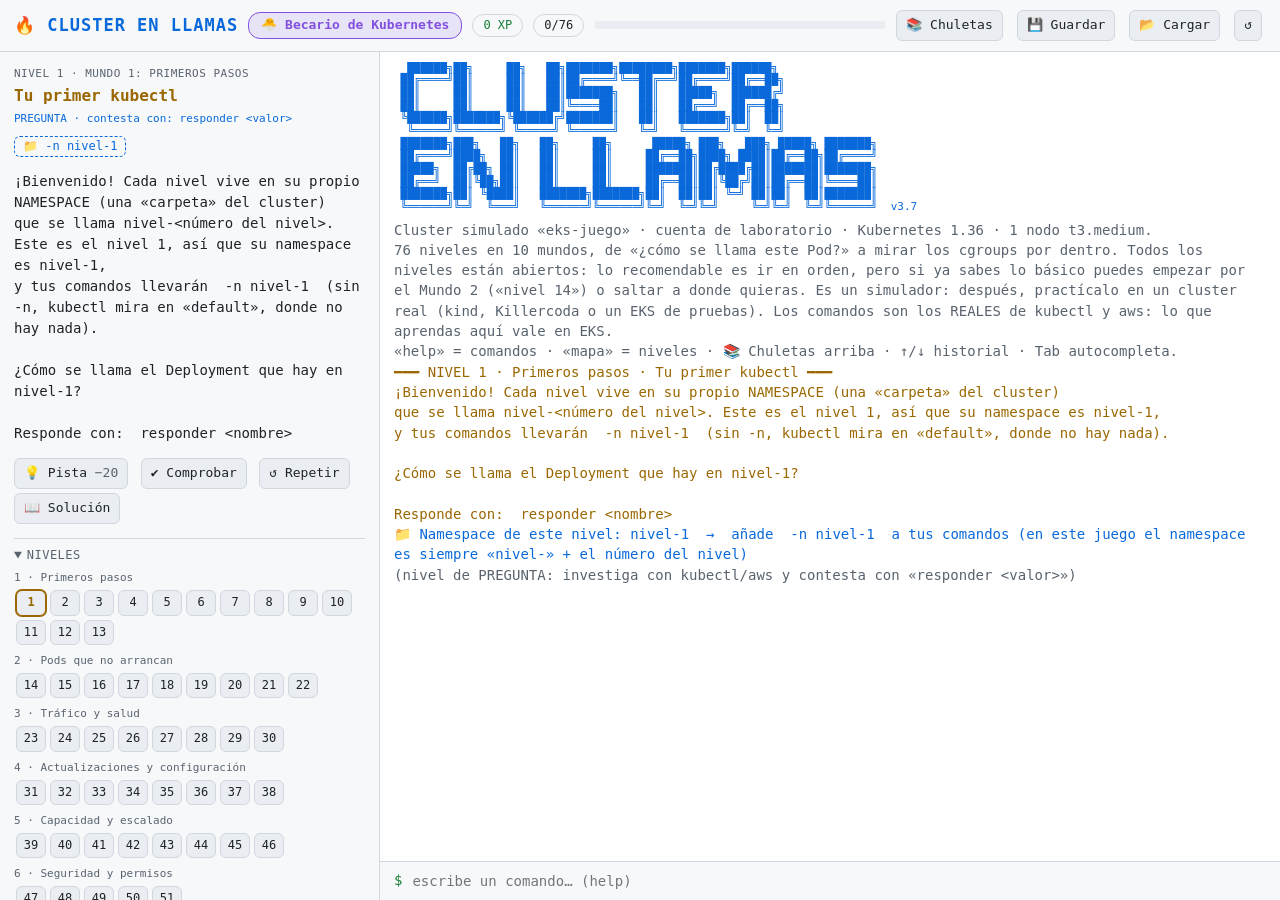
==== commit 6ddfefd2: "Cluster en Llamas 3.7: revisión a fondo de comandos, tuberías, shell y soluciones - grep en tuberías" ====
--- a/cluster-en-llamas.html
+++ b/cluster-en-llamas.html
@@ -779,6 +779,19 @@
   if (act.trim()) r.push(act.trim());
   return r;
 }
+function partirTuberiaShell(s){                // a | b | c  (sin romper «||» ni lo que va entre comillas)
+  const r = []; let act = "", q = null;
+  for (let i = 0; i < s.length; i++){
+    const c = s[i];
+    if (q){ act += c; if (c === q) q = null; continue; }
+    if (c === "'" || c === '"'){ q = c; act += c; continue; }
+    if (c === "|" && s[i + 1] === "|"){ act += "||"; i++; continue; }
+    if (c === "|"){ r.push(act.trim()); act = ""; continue; }
+    act += c;
+  }
+  r.push(act.trim());
+  return r;
+}
 function partirCadena(s){                      // a && b || c  → [{op:null,cmd:a},{op:"&&",cmd:b},…]
   const r = []; let act = "", q = null, op = null;
   for (let i = 0; i < s.length; i++){
@@ -800,22 +813,47 @@
     toks.push(t);
   }
   let i = 0;
+  // «done» / «fi» pueden llevar detrás una tubería: for … done | wc -l
+  const esFin = (t, fines) => t !== undefined && fines.some(f => t === f || new RegExp("^" + f + "\\s*\\|").test(t));
+  function cierre(fin){
+    const t = toks[i];
+    if (t === fin){ i++; return null; }
+    const m = t !== undefined && t.match(new RegExp("^" + fin + "\\s*\\|\\s*(.*)$", "s"));
+    if (m){ i++; return m[1]; }
+    throw new Error("falta " + fin);
+  }
   function seq(fines){
     const nodos = [];
-    while (i < toks.length && !fines.includes(toks[i])){
+    while (i < toks.length && !esFin(toks[i], fines)){
       const t = toks[i];
       if (/^if\s/.test(t)){ const cond = t.slice(3); i++; if (toks[i] !== "then") throw new Error("se esperaba then"); i++;
-        const entonces = seq(["else","fi"]); let sino = []; if (toks[i] === "else"){ i++; sino = seq(["fi"]); } if (toks[i] !== "fi") throw new Error("falta fi"); i++;
-        nodos.push({si:cond, entonces, sino}); continue; }
+        const entonces = seq(["else","fi"]); let sino = []; if (toks[i] === "else"){ i++; sino = seq(["fi"]); }
+        const tub = cierre("fi"); nodos.push({si:cond, entonces, sino, tuberia:tub}); continue; }
       if (/^while\s/.test(t)){ const cond = t.slice(6); i++; if (toks[i] !== "do") throw new Error("se esperaba do"); i++;
-        const cuerpo = seq(["done"]); if (toks[i] !== "done") throw new Error("falta done"); i++; nodos.push({mientras:cond, cuerpo}); continue; }
+        const cuerpo = seq(["done"]); const tub = cierre("done"); nodos.push({mientras:cond, cuerpo, tuberia:tub}); continue; }
+      { const mf = t.match(/^for\s+(\w+)\s+in\s+(.*)$/s);
+        if (mf){ i++; if (toks[i] !== "do") throw new Error("se esperaba do"); i++;
+          const cuerpo = seq(["done"]); const tub = cierre("done"); nodos.push({para:mf[1], lista:mf[2], cuerpo, tuberia:tub}); continue; } }
       if (/^until\s/.test(t)){ const cond = t.slice(6); i++; if (toks[i] !== "do") throw new Error("se esperaba do"); i++;
-        const cuerpo = seq(["done"]); if (toks[i] !== "done") throw new Error("falta done"); i++; nodos.push({hasta:cond, cuerpo}); continue; }
+        const cuerpo = seq(["done"]); const tub = cierre("done"); nodos.push({hasta:cond, cuerpo, tuberia:tub}); continue; }
       nodos.push({cmd:t}); i++;
     }
     return nodos;
   }
   return seq([]);
+}
+// pasa por una tubería (| grep … | wc -l) las líneas que ha escrito un bloque
+function aplicarTuberiaShell(texto, lineas, ctx){
+  let lin = lineas; if (lin.length && lin[lin.length - 1] === "") lin = lin.slice(0, -1);
+  let cod = 0;
+  for (const e of partirTuberiaShell(texto)){
+    const prog = (e.trim().split(/\s+/)[0] || "");
+    if (!["grep","wc","head","tail","sort","uniq","awk","cut","sed","base64","cat","tr"].includes(prog)){ ctx.out(`sh: ${prog}: not found`); return 127; }
+    const r = typeof filtro === "function" ? filtro(e, lin) : lin; if (r === null) return 1;
+    cod = prog === "grep" && !/-c/.test(e) ? (r.length ? 0 : 1) : 0; lin = r;
+  }
+  if (lin.length) ctx.out(lin.join("\n"));
+  return cod;
 }
 /* ---------- lo que se ve DENTRO de un contenedor: usuario, capabilities, procesos, cgroups, token ---------- */
 const BITS_CAP = {CHOWN:0,DAC_OVERRIDE:1,DAC_READ_SEARCH:2,FOWNER:3,FSETID:4,KILL:5,SETGID:6,SETUID:7,SETPCAP:8,LINUX_IMMUTABLE:9,NET_BIND_SERVICE:10,NET_BROADCAST:11,NET_ADMIN:12,NET_RAW:13,IPC_LOCK:14,IPC_OWNER:15,SYS_MODULE:16,SYS_RAWIO:17,SYS_CHROOT:18,SYS_PTRACE:19,SYS_PACCT:20,SYS_ADMIN:21,SYS_BOOT:22,SYS_NICE:23,SYS_RESOURCE:24,SYS_TIME:25,SYS_TTY_CONFIG:26,MKNOD:27,LEASE:28,AUDIT_WRITE:29,AUDIT_CONTROL:30,SETFCAP:31};
@@ -987,6 +1025,12 @@
   linea = linea.replace(/\s*(\d|&)?>\s*\/dev\/null/g, "").replace(/\s*2>&1/g, "").replace(/\s*>&2/g, "").trim();
   if (!linea) return 0;
   if (aNulo){ const sub = Object.assign({}, ctx, {out:() => {}}); const cod = comandoSimple(linea, sub); ctx.durmio = sub.durmio; if (sub.bucle) ctx.bucle = sub.bucle; return cod; }
+  { const etapas = partirTuberiaShell(linea);
+    if (etapas.length > 1){
+      const buf = []; const sub = Object.assign({}, ctx, {out:t => { for (const l of String(t).split("\n")) buf.push(l); }});
+      comandoSimple(etapas[0], sub); ctx.durmio = sub.durmio; if (sub.bucle) ctx.bucle = sub.bucle;
+      return aplicarTuberiaShell(etapas.slice(1).join(" | "), buf, ctx);
+    } }
   { const m = linea.match(/\s*(>>?)\s*(\/[^\s;|&>]+)\s*$/);
     if (m && ctx.pod && ctx.pod.spec){
       const destino = m[2], anadir = m[1] === ">>"; const resto = linea.slice(0, m.index).trim(); const salida = [];
@@ -1095,6 +1139,13 @@
 function ejecutarNodos(nodos, ctx){
   let codigo = 0;
   for (const n of nodos){
+    if (n.tuberia){
+      const buf = []; const sub = Object.assign({}, ctx, {out:t => { for (const l of String(t).split("\n")) buf.push(l); }});
+      const solo = Object.assign({}, n); delete solo.tuberia;
+      try { ejecutarNodos([solo], sub); } finally { ctx.durmio = sub.durmio; if (sub.bucle) ctx.bucle = sub.bucle; }
+      codigo = aplicarTuberiaShell(n.tuberia, buf, ctx);
+      continue;
+    }
     if (n.cmd !== undefined){
       for (const parte of partirCadena(n.cmd)){
         if (parte.op === "&&" && codigo !== 0) continue;
@@ -1105,6 +1156,8 @@
       const sub = Object.assign({}, ctx, {out:() => {}});
       let c = 0; for (const parte of partirCadena(n.si)){ if (parte.op === "&&" && c !== 0) continue; if (parte.op === "||" && c === 0) continue; c = comandoSimple(parte.cmd, sub); }
       codigo = ejecutarNodos(c === 0 ? n.entonces : n.sino, ctx);
+    } else if (n.para !== undefined){
+      for (const v of palabras(n.lista, ctx.env).slice(0, 200)){ ctx.env[n.para] = v; codigo = ejecutarNodos(n.cuerpo, ctx); }
     } else if (n.hasta !== undefined){
       const antes = ctx.lineas.length, escAntes = (ctx.escrituras || []).length; ctx.durmio = 0;
       let c = 0; for (const parte of partirCadena(n.hasta)){ if (parte.op === "&&" && c !== 0) continue; if (parte.op === "||" && c === 0) continue; c = comandoSimple(parte.cmd, ctx); }
@@ -2158,8 +2211,10 @@
   }
   reconciliar();
 }
+let ECHO_SIN_SALTO = false;      // «echo -n … | base64»: sin el salto de línea final
 function ejecutarTuberia(texto){
   const etapas = partirFuera(texto, "|");
+  ECHO_SIN_SALTO = /^\s*echo\s+-n\b/.test(etapas[0] || "");
   if (etapas.length === 1) return ejecutarComando(etapas[0]);
   CAPTURA = [];
   let codigo = 0;
@@ -2179,33 +2234,107 @@
   const [prog, ...args] = a;
   switch (prog){
     case "grep": {
-      let inv = false, ic = false, cuenta = false, ext = false; const resto = [];
-      for (const x of args){ if (/^-[ivcE]+$/.test(x)){ inv = inv || x.includes("v"); ic = ic || x.includes("i"); cuenta = cuenta || x.includes("c"); ext = ext || x.includes("E"); } else resto.push(x); }
-      const patron = resto[0]; if (patron === undefined){ err("Usage: grep [OPTION]... PATTERNS [FILE]..."); return null; }
-      let re; try { re = new RegExp(ext ? patron : patron.replace(/[.*+?^${}()|[\]\\]/g, m => m === "." || m === "*" || m === "^" || m === "$" ? m : "\\" + m), ic ? "i" : ""); } catch(e){ re = new RegExp(patron.replace(/[.*+?^${}()|[\]\\]/g, "\\$&"), ic ? "i" : ""); }
-      const r = lineas.filter(l => re.test(l) !== inv);
-      return cuenta ? [String(r.length)] : r;
+      let inv = false, ic = false, cuenta = false, ext = false, num = false, pal = false, solo = false, antes = 0, despues = 0; const pats = [], resto = [];
+      for (let k = 0; k < args.length; k++){
+        const x = args[k]; let m;
+        if ((m = x.match(/^-([ABC])(\d*)$/))){ const v = parseInt(m[2] || args[++k], 10) || 0; if (m[1] !== "B") despues = v; if (m[1] !== "A") antes = v; continue; }
+        if (x === "-e" && args[k + 1] !== undefined){ pats.push(args[++k]); continue; }
+        if (/^--(after|before)-context=\d+$/.test(x)){ const v = parseInt(x.split("=")[1], 10); if (x.includes("after")) despues = v; else antes = v; continue; }
+        if (/^-[ivcEnwoFh]+$/.test(x)){ inv = inv || x.includes("v"); ic = ic || x.includes("i"); cuenta = cuenta || x.includes("c"); ext = ext || x.includes("E"); num = num || x.includes("n"); pal = pal || x.includes("w"); solo = solo || x.includes("o"); continue; }
+        resto.push(x);
+      }
+      if (!pats.length && resto.length) pats.push(resto[0]);
+      if (!pats.length){ err("Usage: grep [OPTION]... PATTERNS [FILE]..."); return null; }
+      const aRe = patron => { let fuente = ext ? patron : patron.replace(/[.*+?^${}()|[\]\\]/g, c => c === "." || c === "*" || c === "^" || c === "$" ? c : "\\" + c);
+        if (pal) fuente = `(?:^|[^\\w])(${fuente})(?=[^\\w]|$)`;
+        try { return new RegExp(fuente, ic ? "gi" : "g"); } catch(e){ return new RegExp(patron.replace(/[.*+?^${}()|[\]\\]/g, "\\$&"), ic ? "gi" : "g"); } };
+      const res = pats.map(aRe);
+      const casa = l => res.some(re => { re.lastIndex = 0; return re.test(l); }) !== inv;
+      const idx = []; lineas.forEach((l, k) => { if (casa(l)) idx.push(k); });
+      if (cuenta) return [String(idx.length)];
+      if (solo && !inv){ const r = []; for (const k of idx) for (const re of res){ re.lastIndex = 0; let mm; while ((mm = re.exec(lineas[k]))){ r.push((num ? (k + 1) + ":" : "") + (pal ? mm[1] : mm[0])); if (!mm[0]) re.lastIndex++; } } return r; }
+      if (!antes && !despues) return idx.map(k => (num ? (k + 1) + ":" : "") + lineas[k]);
+      const r = []; let ultimo = -2;
+      for (const k of idx){
+        const ini = Math.max(0, k - antes), fin = Math.min(lineas.length - 1, k + despues);
+        if (ultimo >= 0 && ini > ultimo + 1) r.push("--");
+        for (let z = Math.max(ini, ultimo + 1); z <= fin; z++) r.push((num ? (z + 1) + (idx.includes(z) ? ":" : "-") : "") + lineas[z]);
+        ultimo = Math.max(ultimo, fin);
+      }
+      return r;
     }
     case "wc": if (args.includes("-l")) return [String(lineas.length)]; return [`${lineas.length} ${lineas.join(" ").split(/\s+/).filter(Boolean).length} ${lineas.join("\n").length}`];
-    case "head": { const n = args[0] === "-n" ? parseInt(args[1], 10) : args[0] && /^-\d+$/.test(args[0]) ? -parseInt(args[0], 10) : 10; return lineas.slice(0, n); }
-    case "tail": { const n = args[0] === "-n" ? parseInt(args[1], 10) : args[0] && /^-\d+$/.test(args[0]) ? -parseInt(args[0], 10) : 10; return lineas.slice(-n); }
+    case "head": case "tail": {
+      // -n N · -nN · -N · -n +N (tail: desde la línea N) · -c no
+      let n = 10, desde = null;
+      for (let k = 0; k < args.length; k++){
+        const x = args[k]; let m;
+        if (x === "-n" && args[k + 1] !== undefined){ const v = args[++k]; if (/^\+\d+$/.test(v)) desde = parseInt(v.slice(1), 10); else n = parseInt(v, 10); continue; }
+        if ((m = x.match(/^-n(\+?)(\d+)$/))){ if (m[1]) desde = parseInt(m[2], 10); else n = parseInt(m[2], 10); continue; }
+        if ((m = x.match(/^--lines=(\+?)(\d+)$/))){ if (m[1]) desde = parseInt(m[2], 10); else n = parseInt(m[2], 10); continue; }
+        if ((m = x.match(/^-(\d+)$/))){ n = parseInt(m[1], 10); continue; }
+        if (x === "-f" || x === "-F"){ continue; }
+      }
+      if (isNaN(n)){ err(`${prog}: invalid number of lines`); return null; }
+      if (prog === "head") return lineas.slice(0, Math.max(0, n));
+      if (desde !== null) return lineas.slice(Math.max(0, desde - 1));
+      return n === 0 ? [] : lineas.slice(-n);
+    }
     case "sort": { const r = lineas.slice().sort(); return args.includes("-r") ? r.reverse() : r; }
     case "uniq": { const r = []; for (const l of lineas) if (r[r.length - 1] !== l) r.push(l); return args.includes("-c") ? r.map(l => `      ${lineas.filter(x => x === l).length} ${l}`) : r; }
     case "base64": {
       const texto = lineas.join("\n");
       if (args.includes("-d") || args.includes("--decode")){ const r = b64d(texto); if (r === null){ err("base64: invalid input"); return null; } return r.split("\n"); }
-      return [b64e(texto + (lineas.length ? "\n" : ""))];
+      return [b64e(texto + (lineas.length && !ECHO_SIN_SALTO ? "\n" : ""))];
     }
     case "awk": {
-      const m = (args[0] || "").match(/\{\s*print\s+([^}]*)\}/);
-      if (!m){ err("(simulador) awk: solo se admite '{print $N}'"); return null; }
-      const campos = m[1].split(",").map(x => x.trim());
-      return lineas.map(l => { const c = l.trim().split(/\s+/); return campos.map(x => x === "$0" ? l : /^\$\d+$/.test(x) ? (c[parseInt(x.slice(1), 10) - 1] || "") : x.replace(/"/g, "")).join(" "); });
-    }
-    case "cut": { const d = (args.find(x => x.startsWith("-d")) || "-d\t").slice(2) || "\t"; const fi = parseInt((args.find(x => x.startsWith("-f")) || "-f1").slice(2), 10); return lineas.map(l => l.split(d)[fi - 1] || ""); }
+      // admite: [-F sep] 'COND {print …}'  ·  COND = NR>1, NR==2, /patrón/, !/patrón/, $3=="Running", $3!="x", NF>0
+      let sep = null, prog_ = null;
+      for (let k = 0; k < args.length; k++){ const x = args[k];
+        if (x === "-F" && args[k + 1] !== undefined){ sep = args[++k]; continue; }
+        if (/^-F./.test(x)){ sep = x.slice(2); continue; }
+        if (prog_ === null) prog_ = x; }
+      const m = String(prog_ || "").trim().match(/^(.*?)\s*(?:\{\s*print\s*([^}]*)\})?\s*$/s);
+      const cond = (m[1] || "").trim(), qué = m[2] === undefined ? (cond ? "$0" : null) : (m[2].trim() || "$0");
+      if (qué === null){ err("(simulador) awk: se admite 'COND {print $N, $M}' (COND: NR>1, /patrón/, $3==\"Running\", NF>0)"); return null; }
+      const trozos = l => sep === null ? l.trim().split(/\s+/) : l.split(sep === "\\t" ? "\t" : sep);
+      const val = (c, l, nr, tok) => { tok = tok.trim();
+        if (tok === "$0") return l; if (tok === "NR") return String(nr); if (tok === "NF") return String(c.length);
+        if (/^\$NF$/.test(tok)) return c[c.length - 1] || ""; if (/^\$\d+$/.test(tok)) return c[parseInt(tok.slice(1), 10) - 1] ?? "";
+        const q = tok.match(/^"(.*)"$/); return q ? q[1] : tok; };
+      const cumple = (c, l, nr) => {
+        if (!cond) return true;
+        let mm;
+        if ((mm = cond.match(/^(!?)\/(.*)\/$/))){ let re; try { re = new RegExp(mm[2]); } catch(e){ re = new RegExp(mm[2].replace(/[.*+?^${}()|[\]\\]/g, "\\$&")); } return re.test(l) !== !!mm[1]; }
+        if ((mm = cond.match(/^(NR|NF|\$\d+|\$NF)\s*(==|!=|>=|<=|>|<)\s*("?)(.*?)\3$/))){
+          const a = val(c, l, nr, mm[1]), b = mm[4]; const num = !mm[3] && /^-?\d+(\.\d+)?$/.test(b) && /^-?\d+(\.\d+)?$/.test(a);
+          const A_ = num ? parseFloat(a) : a, B_ = num ? parseFloat(b) : b;
+          return {"==":A_ === B_, "!=":A_ !== B_, ">":A_ > B_, "<":A_ < B_, ">=":A_ >= B_, "<=":A_ <= B_}[mm[2]];
+        }
+        return true;
+      };
+      const campos = qué.split(",").map(x => x.trim());
+      const res = []; lineas.forEach((l, k) => { const c = trozos(l); if (cumple(c, l, k + 1)) res.push(campos.map(t => val(c, l, k + 1, t)).join(" ")); });
+      return res;
+    }
+    case "cut": {
+      const da = args.find(x => x.startsWith("-d")); let d = da ? da.slice(2) : "\t"; if (da === "-d") d = args[args.indexOf("-d") + 1] || "\t";
+      const fa = args.find(x => x.startsWith("-f")); let fs_ = fa ? fa.slice(2) : ""; if (fa === "-f") fs_ = args[args.indexOf("-f") + 1] || "1";
+      const sel = []; for (const t of String(fs_ || "1").split(",")){ const mm = t.match(/^(\d*)-(\d*)$/); if (mm){ const a = parseInt(mm[1] || "1", 10), b = mm[2] ? parseInt(mm[2], 10) : 99; for (let z = a; z <= b; z++) sel.push(z); } else sel.push(parseInt(t, 10)); }
+      return lineas.map(l => { const c = l.split(d); if (c.length === 1) return l; return sel.filter(z => z <= c.length).map(z => c[z - 1]).join(d); });
+    }
+    case "sed": {
+      // -n 'Np' · -n 'A,Bp' · 'Nd' · 's/a/b/[g]'
+      const silencio = args.includes("-n"); const expr = args.filter(x => x !== "-n" && x !== "-e")[0] || "";
+      let mm;
+      if ((mm = expr.match(/^(\d+)(?:,(\d+|\$))?p$/))){ const a = parseInt(mm[1], 10), b = mm[2] === "$" ? lineas.length : mm[2] ? parseInt(mm[2], 10) : a; const sel = lineas.slice(a - 1, b); return silencio ? sel : lineas.flatMap((l, k) => k + 1 >= a && k + 1 <= b ? [l, l] : [l]); }
+      if ((mm = expr.match(/^(\d+)(?:,(\d+|\$))?d$/))){ const a = parseInt(mm[1], 10), b = mm[2] === "$" ? lineas.length : mm[2] ? parseInt(mm[2], 10) : a; return lineas.filter((l, k) => k + 1 < a || k + 1 > b); }
+      if ((mm = expr.match(/^s(.)(.*?)\1(.*?)\1(g?)$/))){ let re; try { re = new RegExp(mm[2], mm[4] ? "g" : ""); } catch(e){ err(`sed: -e expression #1: invalid regex`); return null; } return lineas.map(l => l.replace(re, mm[3].replace(/\\\//g, "/").replace(/&/g, "$$&"))); }
+      err("(simulador) sed: se admite  -n 'Np' · -n 'A,Bp' · 'Nd' · 's/viejo/nuevo/g'"); return null;
+    }
     case "jq": { err("(simulador) jq no está disponible: usa kubectl -o jsonpath='{…}'"); return null; }
     case "less": case "more": case "cat": return lineas;
-    default: err(`${prog}: command not found (en las tuberías del simulador: grep, wc -l, head, tail, sort, uniq, base64, awk, cut)`); return null;
+    default: err(`${prog}: command not found (en las tuberías del simulador: grep, wc, head, tail, sort, uniq, base64, awk, cut, sed)`); return null;
   }
 }
 const ERRATAS = ["ectl","kubctl","kubeclt","kubect","kubetcl","kuectl","kuberctl","kubecl","kubecttl","kctl","kubectrl","kubeclt","kubeectl","kubelctl","kubect1","kubeclt"];
@@ -3428,7 +3557,8 @@
     MODO = null; JUEGO.cambioPrompt(); return;
   }
   if (MODO.tipo === "nodo") return comandoNodo(linea);
-  const ctx = {env:Object.assign({}, MODO.debug ? {} : (MODO.pod.envSnap || {})), lineas:[], ns:MODO.ns, pod:MODO.pod.efimero ? Object.assign({}, MODO.pod) : MODO.pod, perfil:MODO.perf, hostname:MODO.pod.name, cmdPrincipal:"sh",
+  if (!MODO.envShell) MODO.envShell = Object.assign({}, MODO.debug ? {} : (MODO.pod.envSnap || {}));
+  const ctx = {env:MODO.envShell, lineas:[], ns:MODO.ns, pod:MODO.pod.efimero ? Object.assign({}, MODO.pod) : MODO.pod, perfil:MODO.perf, hostname:MODO.pod.name, cmdPrincipal:"sh",
                debug:!!MODO.debug, c:MODO.debug ? {name:"debugger", image:MODO.imagen} : (MODO.c || (MODO.pod.spec ? MODO.pod.spec.containers[0] : null)),
                objetivo:MODO.debug ? (MODO.objetivo || null) : (MODO.pod.efimero ? null : MODO.pod)};
   ctx.out = t => ctx.lineas.push(String(t));
@@ -3992,10 +4122,37 @@
     if (op === "list-pod-identity-associations"){ if (!clusterOk()) return 1; return salida({associations:S.podIdentity.filter(a => !f.namespace || a.ns === f.namespace).map(a => ({clusterName:CLUSTER, namespace:a.ns, serviceAccount:a.sa, associationId:a.id}))}); }
     if (op === "describe-pod-identity-association"){ if (!clusterOk()) return 1; const a = S.podIdentity.find(x => x.id === f["association-id"]); if (!a){ err(`An error occurred (ResourceNotFoundException) when calling the DescribePodIdentityAssociation operation: No association found for id: ${f["association-id"] || ""}`); return 1; } return salida({association:{clusterName:CLUSTER, namespace:a.ns, serviceAccount:a.sa, roleArn:a.role, associationId:a.id}}); }
     if (op === "delete-pod-identity-association"){ if (!clusterOk()) return 1; const i = S.podIdentity.findIndex(x => x.id === f["association-id"]); if (i < 0){ err(`An error occurred (ResourceNotFoundException) when calling the DeletePodIdentityAssociation operation: No association found for id: ${f["association-id"] || ""}`); return 1; } const [a] = S.podIdentity.splice(i, 1); return salida({association:{namespace:a.ns, serviceAccount:a.sa, associationId:a.id}}); }
-    err(`(simulador) «aws eks ${op || ""}» no está. Disponibles: list-clusters, describe-cluster, list-nodegroups, describe-nodegroup, update-nodegroup-config, update-kubeconfig, list-addons`); return 1;
+    if (op === "describe-cluster-versions"){
+      const V = [["1.37","STANDARD_SUPPORT","2027-12-01","2028-12-01"],["1.36","STANDARD_SUPPORT","2027-08-01","2028-08-01"],["1.35","STANDARD_SUPPORT","2027-03-01","2028-03-01"],["1.34","STANDARD_SUPPORT","2026-12-01","2027-12-01"],["1.33","EXTENDED_SUPPORT","2026-07-29","2027-07-29"]];
+      return salida({clusterVersions:V.map(([v, st, fin, finExt]) => ({clusterVersion:v, clusterType:"eks", defaultPlatformVersion:`eks.${3 + (hash(v) % 9)}`, defaultVersion:v === "1.36", releaseDate:"(ejemplo)", endOfStandardSupportDate:fin, endOfExtendedSupportDate:finExt, status:st, versionStatus:st, kubernetesPatchVersion:v + ".5"}))});
+    }
+    const INSIGHTS = [
+      {id:"a1b2c3d4-0001-4000-8000-000000000001", name:"Deprecated APIs removed in Kubernetes v1.37", category:"UPGRADE_READINESS", kubernetesVersion:"1.37", insightStatus:{status:"PASSING", reason:"No deprecated API usage detected within the last 30 days."}, description:"Checks for usage of deprecated APIs that are scheduled for removal in Kubernetes v1.37."},
+      {id:"a1b2c3d4-0001-4000-8000-000000000002", name:"Kubelet version skew", category:"UPGRADE_READINESS", kubernetesVersion:"1.37", insightStatus:{status:"PASSING", reason:"Node kubelet versions match the cluster control plane version."}, description:"Checks for kubelet versions of worker nodes in the cluster to see if upgrade would cause noncompliance with supported Kubernetes kubelet version skew policy."},
+      {id:"a1b2c3d4-0001-4000-8000-000000000003", name:"Amazon Linux 2 compatibility", category:"UPGRADE_READINESS", kubernetesVersion:"1.37", insightStatus:{status:"PASSING", reason:"All nodes use Amazon Linux 2023."}, description:"Checks if any nodes in the cluster are running Amazon Linux 2."}];
+    if (op === "list-insights"){ if (!clusterOk()) return 1; const cat = f.filter && (String(f.filter).match(/categories=(\w+)/) || [])[1];
+      return salida({insights:INSIGHTS.filter(i => !cat || i.category === cat).map(i => ({id:i.id, name:i.name, category:i.category, kubernetesVersion:i.kubernetesVersion, insightStatus:i.insightStatus}))}); }
+    if (op === "describe-insight"){ if (!clusterOk()) return 1; const i = INSIGHTS.find(z => z.id === f.id); if (!i){ err(`An error occurred (ResourceNotFoundException) when calling the DescribeInsight operation: Insight ${f.id || ""} not found.`); nota("   (los ids salen en: aws eks list-insights --cluster-name eks-juego)"); return 1; }
+      return salida({insight:Object.assign({}, i, {recommendation:"No action required.", resources:[]})}); }
+    if (op === "describe-addon-versions"){
+      const nom = f["addon-name"]; const lista = Object.keys(ADDONS).filter(a => !nom || a === nom);
+      if (nom && !lista.length) return salida({addons:[]});
+      return salida({addons:lista.map(a => ({addonName:a, type:a === "metrics-server" ? "observability" : "networking", owner:"aws", addonVersions:[{addonVersion:ADDONS[a], architecture:["amd64","arm64"], compatibilities:[{clusterVersion:String(f["kubernetes-version"] || K8S_MINOR), platformVersions:["*"], defaultVersion:true}]}]}))});
+    }
+    const ADMIN_ARN = `arn:aws:iam::${CUENTA}:role/aws-reserved/sso.amazonaws.com/eu-west-1/AWSReservedSSO_Admin_0a1b2c3d4e5f6071`;
+    const NODO_ARN = `arn:aws:iam::${CUENTA}:role/eks-juego-node-role`;
+    if (op === "list-access-entries"){ if (!clusterOk()) return 1; return salida({accessEntries:[ADMIN_ARN, NODO_ARN]}); }
+    if (op === "describe-access-entry"){ if (!clusterOk()) return 1; const a = f["principal-arn"]; if (![ADMIN_ARN, NODO_ARN].includes(a)){ err(`An error occurred (ResourceNotFoundException) when calling the DescribeAccessEntry operation: The specified principalArn could not be found. You can view your available access entries with 'list-access-entries'.`); return 1; }
+      return salida({accessEntry:{clusterName:CLUSTER, principalArn:a, kubernetesGroups:a === NODO_ARN ? [] : [], type:a === NODO_ARN ? "EC2_LINUX" : "STANDARD", username:a === NODO_ARN ? "system:node:{{EC2PrivateDNSName}}" : a}}); }
+    if (op === "list-associated-access-policies"){ if (!clusterOk()) return 1; const a = f["principal-arn"];
+      if (!a || a === true){ err("aws: error: the following arguments are required: --principal-arn"); return 1; }
+      if (![ADMIN_ARN, NODO_ARN].includes(a)){ err(`An error occurred (ResourceNotFoundException) when calling the ListAssociatedAccessPolicies operation: The specified principalArn could not be found.`); nota("   (los ARN salen en: aws eks list-access-entries --cluster-name eks-juego)"); return 1; }
+      return salida({clusterName:CLUSTER, principalArn:a, associatedAccessPolicies:a === ADMIN_ARN ? [{policyArn:"arn:aws:eks::aws:cluster-access-policy/AmazonEKSClusterAdminPolicy", accessScope:{type:"cluster", namespaces:[]}}] : []}); }
+    if (op === "list-access-policies") return salida({accessPolicies:["AmazonEKSAdminPolicy","AmazonEKSAdminViewPolicy","AmazonEKSClusterAdminPolicy","AmazonEKSEditPolicy","AmazonEKSViewPolicy"].map(n => ({name:n, arn:`arn:aws:eks::aws:cluster-access-policy/${n}`}))});
+    err(`(simulador) «aws eks ${op || ""}» no está. Disponibles: list-clusters, describe-cluster, describe-cluster-versions, list-nodegroups, describe-nodegroup, update-nodegroup-config, update-kubeconfig, list-addons, describe-addon, describe-addon-versions, list-insights, describe-insight, list-access-entries, list-access-policies, list-associated-access-policies, *-pod-identity-association`); return 1;
   }
   if (serv === "ec2"){
-    const inst = n => ({InstanceId:n.id, InstanceType:"t3.medium", State:{Code:n.terminando ? 32 : 16, Name:n.terminando ? "shutting-down" : "running"}, PrivateIpAddress:n.ip, PrivateDnsName:n.name, Placement:{AvailabilityZone:n.az}, ImageId:"ami-091cdf1e1e565fdae", LaunchTime:new Date(Date.now() - (ahora() - n.creado) * 1000).toISOString(), Tags:[{Key:"eks:nodegroup-name", Value:NG}, {Key:"eks:cluster-name", Value:CLUSTER}, {Key:"Name", Value:"eks-juego-ng-juego-Node"}, {Key:"Project", Value:"eks-juego"}]});
+    const inst = n => ({InstanceId:n.id, InstanceType:"t3.medium", State:{Code:n.terminando ? 32 : 16, Name:n.terminando ? "shutting-down" : "running"}, PrivateIpAddress:n.ip, PrivateDnsName:n.name, Placement:{AvailabilityZone:n.az}, ImageId:"ami-0a1b2c3d4e5f60005", LaunchTime:new Date(Date.now() - (ahora() - n.creado) * 1000).toISOString(), Tags:[{Key:"eks:nodegroup-name", Value:NG}, {Key:"eks:cluster-name", Value:CLUSTER}, {Key:"Name", Value:"eks-juego-ng-juego-Node"}, {Key:"Project", Value:"eks-juego"}]});
     if (op === "describe-instances"){
       let lista = S.nodes;
       if (f["instance-ids"]) { const ids = String(f["instance-ids"]).split(/[ ,]/); lista = lista.filter(n => ids.includes(n.id)); if (!lista.length){ err(`An error occurred (InvalidInstanceID.NotFound) when calling the DescribeInstances operation: The instance ID '${ids[0]}' does not exist`); return 1; } }
@@ -4009,7 +4166,12 @@
         res.push({InstanceId:id, CurrentState:{Code:32, Name:"shutting-down"}, PreviousState:{Code:prev === "running" ? 16 : 32, Name:prev}}); }
       salida({TerminatingInstances:res}); nota("(el ASG del node group lanzará otra instancia para mantener desiredSize: tarda unos segundos en el juego, 2-4 min en AWS)"); reconciliar(); return 0;
     }
-    err(`(simulador) «aws ec2 ${op || ""}» no está. Disponibles: describe-instances, terminate-instances`); return 1;
+    if (op === "describe-volumes"){
+      const vols = S.nodes.map(n => ({VolumeId:"vol-0" + hash(n.id + "v").toString(16).padStart(16, "0").slice(0, 16), Size:20, State:"in-use", VolumeType:"gp3", AvailabilityZone:n.az, Attachments:[{InstanceId:n.id, Device:"/dev/xvda", State:"attached"}]}));
+      const est = f.filters && (String(f.filters).match(/Name=status,Values=(\S+)/) || [])[1];
+      return salida({Volumes:vols.filter(v => !est || est.split(",").includes(v.State))});
+    }
+    err(`(simulador) «aws ec2 ${op || ""}» no está. Disponibles: describe-instances, terminate-instances, describe-volumes`); return 1;
   }
   if (serv === "ssm"){
     if (op === "start-session"){
@@ -4020,7 +4182,22 @@
       out(`\nStarting session with SessionId: ${sesion}`);
       MODO = {tipo:"nodo", id:n.id, sesion, prompt:"sh-5.2$ "}; JUEGO.cambioPrompt(); return 0;
     }
-    if (op === "send-command"){ out(JSON.stringify({Command:{CommandId:uid(), DocumentName:f["document-name"] || "AWS-RunShellScript", Status:"Pending"}}, null, 4)); nota("(simulador) el comando no se ejecuta de verdad; para hacer cosas en un nodo usa aws ssm start-session --target <i-…>"); return 0; }
+    if (op === "send-command"){
+      const ids = String(f["instance-ids"] || "").split(/[ ,]/).filter(Boolean);
+      if (!ids.length){ err("aws: error: the following arguments are required: --instance-ids"); return 1; }
+      const n = S.nodes.find(x => x.id === ids[0]); if (!n){ err(`An error occurred (InvalidInstanceId) when calling the SendCommand operation: Instances [[${ids[0]}]] not in a valid state for account ${CUENTA}`); return 1; }
+      const m = String(f.parameters || "").match(/commands=\[?"?([^"\]]*)/); const orden = m ? m[1] : "";
+      let salidaNodo = "";
+      if (orden){ const ant = CAPTURA, modoAnt = MODO; const buf = []; CAPTURA = buf; MODO = {tipo:"nodo", id:n.id, sesion:"ssm", prompt:""};
+        try { comandoNodo(orden); } catch(e){} finally { CAPTURA = ant; MODO = modoAnt; } salidaNodo = buf.join("\n"); }
+      const id = uid(); S.ssm = S.ssm || {}; S.ssm[id] = {instancia:n.id, salida:salidaNodo, orden};
+      return salida({Command:{CommandId:id, DocumentName:f["document-name"] || "AWS-RunShellScript", InstanceIds:ids, Parameters:{commands:[orden]}, Status:"Pending"}});
+    }
+    if (op === "get-command-invocation"){
+      const c = (S.ssm || {})[f["command-id"]];
+      if (!c){ err(`An error occurred (InvocationDoesNotExist) when calling the GetCommandInvocation operation: `); nota("   (el command-id sale de aws ssm send-command)"); return 1; }
+      return salida({CommandId:f["command-id"], InstanceId:c.instancia, Status:"Success", StatusDetails:"Success", ResponseCode:0, StandardOutputContent:c.salida + (c.salida ? "\n" : ""), StandardErrorContent:""});
+    }
   }
   if (serv === "iam"){
     const ROLES = [
@@ -4035,6 +4212,11 @@
     if (op === "list-attached-role-policies"){ const n = f["role-name"]; const pol = {"eks-juego-node-role":["AmazonEKSWorkerNodePolicy","AmazonEKS_CNI_Policy","AmazonEC2ContainerRegistryReadOnly","AmazonSSMManagedInstanceCore"], "eks-juego-cluster-role":["AmazonEKSClusterPolicy"], "eks-quest-s3-subidor":["AmazonS3FullAccess"]}[n];
       if (!pol){ err(`An error occurred (NoSuchEntity) when calling the ListAttachedRolePolicies operation: The role with name ${n || ""} cannot be found.`); return 1; }
       return salida({AttachedPolicies:pol.map(x => ({PolicyName:x, PolicyArn:`arn:aws:iam::aws:policy/${x}`}))}); }
+  }
+  if (serv === "elbv2" && op === "describe-load-balancers"){
+    const lbs = S.objs.filter(o => o.kind === "Service" && o.spec.type === "LoadBalancer" && o.status && o.status.loadBalancer && (o.status.loadBalancer.ingress || []).length);
+    return salida({LoadBalancers:lbs.map(s => { const h = s.status.loadBalancer.ingress[0].hostname; const nom = h.split("-").slice(0, 1)[0];
+      return {LoadBalancerName:nom, DNSName:h, Type:"classic", Scheme:"internet-facing", VpcId:"vpc-0a1b2c3d4e5f60004", State:{Code:"active"}, Tags:[{Key:"kubernetes.io/service-name", Value:`${s.metadata.namespace}/${s.metadata.name}`}]}; })});
   }
   if (serv === "configure"){
     if (op === "list"){ out(`      Name                    Value             Type    Location
@@ -4321,7 +4503,7 @@
   alSuperar(){ const s = obj("Service","nivel-30","escaparate"); if (s){ borrarObjeto(s); nota("(el juego borra el Service LoadBalancer para que en AWS no siguiera costando: kubectl delete svc escaparate -n nivel-30)"); } },
   p:["kubectl expose deployment escaparate --type=LoadBalancer --port=80 -n nivel-30","kubectl get svc -n nivel-30  hasta que EXTERNAL-IP deje de ser <pending> (prueba «sleep 10»)","curl http://<hostname-del-EXTERNAL-IP>"],
   a:"type: LoadBalancer = AWS crea un balanceador que cuesta mientras exista. En producción se usa el AWS Load Balancer Controller (ALB/NLB) y casi siempre Ingress.",
-  sol:"kubectl expose deployment escaparate --type=LoadBalancer --port=80 -n nivel-30\nkubectl get svc escaparate -n nivel-30\ncurl http://<EXTERNAL-IP>" },
+  sol:"kubectl expose deployment escaparate --type=LoadBalancer --port=80 -n nivel-30\nsleep 10   (el balanceador tarda: espera hasta que EXTERNAL-IP deje de ser <pending>)\nkubectl get svc escaparate -n nivel-30\ncurl http://<EXTERNAL-IP>" },
 
 /* ===================== MUNDO 4 · Actualizaciones y configuración ===================== */
 { id:31, mundo:4, t:"Nueva versión", tipo:"mision",
@@ -4735,7 +4917,7 @@
   ok(){ return pctTareas(this) >= 66; },
   p:["Ve tarea a tarea y escribe «comprobar» para ver cuáles llevas. Si una se atasca, pasa a otra: son independientes","RBAC: kubectl create clusterrole … --verb=create --resource=deployments,statefulsets,daemonsets · NetworkPolicy: namespaceSelector con kubernetes.io/metadata.name=internal y ports 9000 · Exponer: kubectl edit deployment front-end (ports: name http) y kubectl expose … --type=NodePort --target-port=http","Sidecar: kubectl edit deployment legacy-app (añade el contenedor con su volumeMount) · Nodo: kubectl describe node → kubelet; entra con kubectl debug node/<nodo> o aws ssm start-session y mira systemctl status kubelet · Drain: kubectl drain <nodo> --ignore-daemonsets --delete-emptydir-data"],
   a:"El examen CKA es práctico, contra reloj y con varias tareas independientes en distintos namespaces y clusters. La clave es no atascarse: lee bien el namespace de cada tarea, compruébala con get/describe/auth can-i y pasa a la siguiente.",
-  sol:"# 1 RBAC\nkubectl create clusterrole deployment-clusterrole --verb=create --resource=deployments,statefulsets,daemonsets\nkubectl create serviceaccount cicd-token -n app-team1\nkubectl create rolebinding cicd-token-binding --clusterrole=deployment-clusterrole --serviceaccount=app-team1:cicd-token -n app-team1\n# 2 Mantenimiento (el nodo que te indica el nivel)\nkubectl drain <nodo> --ignore-daemonsets --delete-emptydir-data\n# 3 NetworkPolicy\nkubectl apply -f -   (spec: podSelector: {} · policyTypes: [Ingress] · ingress: from namespaceSelector kubernetes.io/metadata.name: internal · ports: [{protocol: TCP, port: 9000}])\n# 4 Exponer\nkubectl patch deployment front-end -n nivel-76 --type=json -p '[{\"op\":\"add\",\"path\":\"/spec/template/spec/containers/0/ports\",\"value\":[{\"name\":\"http\",\"containerPort\":80,\"protocol\":\"TCP\"}]}]'\nkubectl expose deployment front-end --name=front-end-svc --port=80 --target-port=http --type=NodePort -n nivel-76\n# 5 Sidecar\nkubectl edit deployment legacy-app -n nivel-76   (añade el contenedor sidecar con volumeMounts: [{name: logs, mountPath: /var/log}])\n# 6 Nodo caído\nkubectl get nodes   → el NotReady\nkubectl debug node/<nodo> -it --image=busybox:1.37   (o aws ssm start-session)\nsystemctl status kubelet\nsystemctl start kubelet\nexit" },
+  sol:"# 1 RBAC\nkubectl create clusterrole deployment-clusterrole --verb=create --resource=deployments,statefulsets,daemonsets\nkubectl create serviceaccount cicd-token -n app-team1\nkubectl create rolebinding cicd-token-binding --clusterrole=deployment-clusterrole --serviceaccount=app-team1:cicd-token -n app-team1\n# 2 Mantenimiento (el nodo que te indica el nivel al empezar)\nkubectl drain <nodo> --ignore-daemonsets --delete-emptydir-data\n# 4 Exponer\nkubectl patch deployment front-end -n nivel-76 --type=json -p '[{\"op\":\"add\",\"path\":\"/spec/template/spec/containers/0/ports\",\"value\":[{\"name\":\"http\",\"containerPort\":80,\"protocol\":\"TCP\"}]}]'\nkubectl expose deployment front-end --name=front-end-svc --port=80 --target-port=http --type=NodePort -n nivel-76\n# 5 Sidecar (o kubectl edit deployment legacy-app y añádelo a mano)\nkubectl patch deployment legacy-app -n nivel-76 --type=json -p '[{\"op\":\"add\",\"path\":\"/spec/template/spec/containers/-\",\"value\":{\"name\":\"sidecar\",\"image\":\"busybox:1.37\",\"command\":[\"/bin/sh\",\"-c\",\"tail -n+1 -f /var/log/legacy-app.log\"],\"volumeMounts\":[{\"name\":\"logs\",\"mountPath\":\"/var/log\"}]}}]'\nkubectl logs deploy/legacy-app -c sidecar -n nivel-76\n# 6 Nodo caído\nkubectl get nodes   (el que está NotReady)\nkubectl debug node/<nodo-NotReady> -it --image=busybox:1.37   (o aws ssm start-session)\nsystemctl status kubelet\nsystemctl start kubelet\nexit\n# 3 NetworkPolicy\nkubectl apply -f -   (y pega:)\napiVersion: networking.k8s.io/v1\nkind: NetworkPolicy\nmetadata:\n  name: allow-port-from-namespace\n  namespace: fubar\nspec:\n  podSelector: {}\n  policyTypes: [\"Ingress\"]\n  ingress:\n  - from:\n    - namespaceSelector:\n        matchLabels:\n          kubernetes.io/metadata.name: internal\n    ports:\n    - protocol: TCP\n      port: 9000" },
 ];
 const MAX = NIVELES.length - 1;
 
@@ -4768,7 +4950,7 @@
    ========================================================================== */
 "use strict";
 
-const VERSION_JUEGO = "3.6";
+const VERSION_JUEGO = "3.7";
 const CLAVE_PARTIDA = "eksquest3";
 const NUEVOS_AL_PRINCIPIO = 6;   // la v3.1 metió 6 niveles nuevos delante: los de la v2/3.0 suben 6 puestos
 let P = {hechos:{}, actual:1, pistas:{}, solucion:{}};
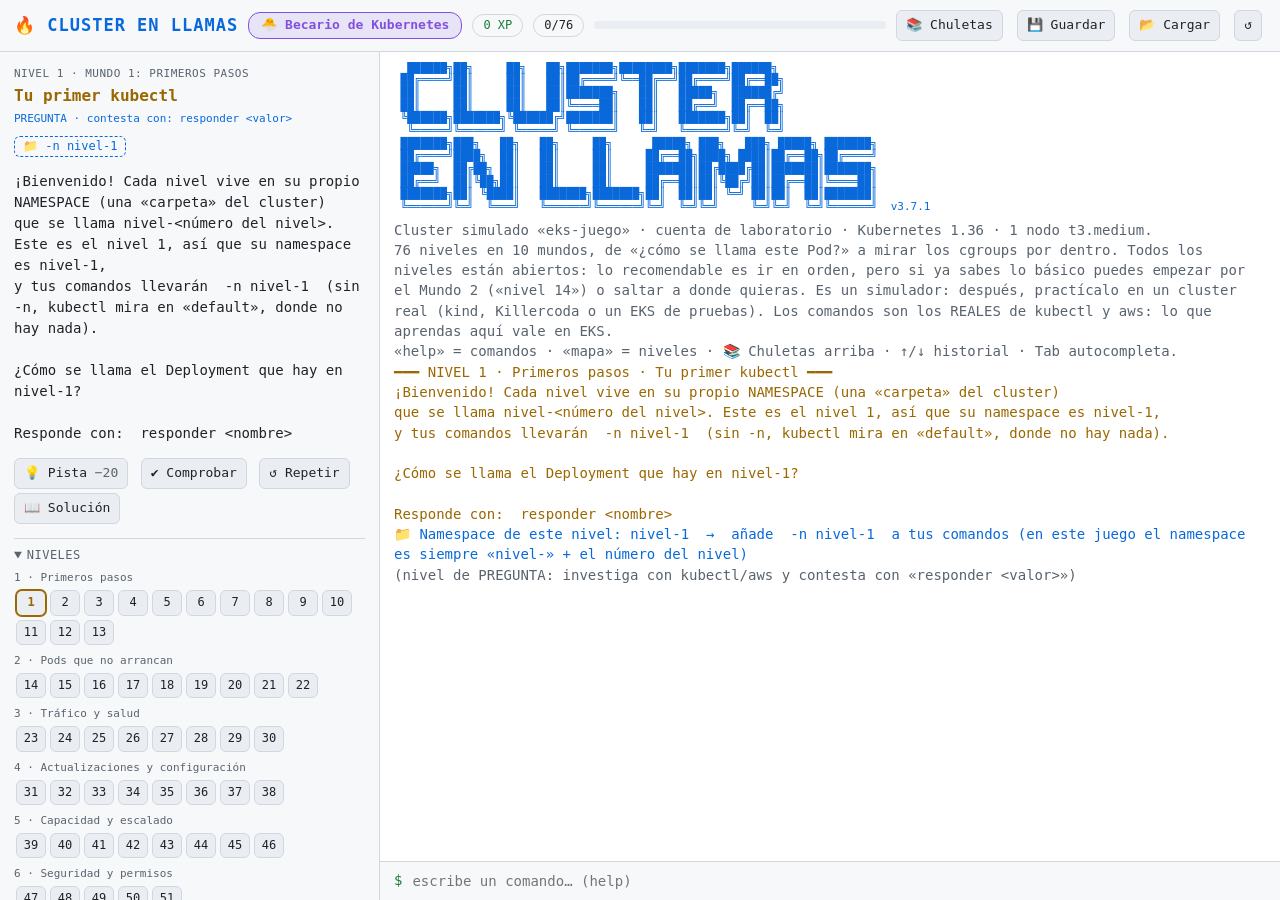
==== commit b5bd7ae9: "Cluster en Llamas 3.7.1: más formas válidas de escribir comandos - Opciones globales delante del ver" ====
--- a/cluster-en-llamas.html
+++ b/cluster-en-llamas.html
@@ -2165,6 +2165,8 @@
       if (valor && i + 1 < args.length) poner(k, args[++i]); else poner(k, true);
       continue;
     }
+    { const mm = x.match(/^-([nolcL])([^=].*)$/s);
+      if (mm && !(mm[1] === "c" && verbo === "logs" && false)){ poner(mm[1], mm[2]); continue; } }
     if (/^-[a-zA-Z]{2,}$/.test(x) && !/^-\d/.test(x)){ for (const k of x.slice(1)) f[k] = true; continue; }
     if (/^-[a-zA-Z]=/.test(x)){ poner(x[1], x.slice(3)); continue; }
     pos.push(x);
@@ -2189,12 +2191,16 @@
 function noExiste(r, nombre){ const grupo = r.api.includes("/") ? "." + r.api.split("/")[0] : ""; err(`Error from server (NotFound): ${r.plural}${grupo} "${nombre}" not found`); }
 function pistaNs(ns){ if (ns === "default" && JUEGO.nivelNs()) nota(`   (¿te falta -n ${JUEGO.nivelNs()}? Sin -n, kubectl mira en «default».)`); }
 function selectorLabels(expr){
-  const partes = String(expr).split(",").map(x => x.trim()).filter(Boolean);
+  // partir por comas que NO estén dentro de paréntesis: «app in (a,b),tier=web»
+  const partes = []; let act = "", prof = 0;
+  for (const c of String(expr)){ if (c === "(") prof++; if (c === ")") prof--; if (c === "," && prof === 0){ partes.push(act.trim()); act = ""; continue; } act += c; }
+  if (act.trim()) partes.push(act.trim());
   return labels => partes.every(p => {
     let m;
-    if ((m = p.match(/^([^!=]+)!=(.*)$/))) return labels[m[1]] !== m[2];
-    if ((m = p.match(/^([^=]+)==?(.*)$/))) return labels[m[1]] === m[2];
-    if ((m = p.match(/^!(.+)$/))) return !(m[1] in labels);
+    if ((m = p.match(/^([\w.\/-]+)\s+(in|notin)\s*\(([^)]*)\)$/))){ const vals = m[3].split(",").map(v => v.trim()); return m[2] === "in" ? vals.includes(labels[m[1]]) : !vals.includes(labels[m[1]]); }
+    if ((m = p.match(/^([^!=]+)!=(.*)$/))) return labels[m[1].trim()] !== m[2].trim();
+    if ((m = p.match(/^([^=]+)==?(.*)$/))) return labels[m[1].trim()] === m[2].trim();
+    if ((m = p.match(/^!(.+)$/))) return !(m[1].trim() in labels);
     return p in labels;
   });
 }
@@ -2435,6 +2441,9 @@
 
 /* ============================== kubectl ============================== */
 function kubectl(a){
+  { const CON_VALOR = ["-n","--namespace","--context","--kubeconfig","-s","--server","--cluster","--user","--as"]; const pre = [];
+    while (a.length > 1 && /^-/.test(a[0]) && a[0] !== "--"){ if (CON_VALOR.includes(a[0])){ pre.push(a[0], a[1]); a = a.slice(2); } else { pre.push(a[0]); a = a.slice(1); } }
+    if (pre.length && a.length) a = [a[0], ...pre, ...a.slice(1)]; }
   if (!a.length){ out("kubectl controls the Kubernetes cluster manager.\n\n Find more information at: https://kubernetes.io/docs/reference/kubectl/\n\n(en el juego: escribe «help»)"); return 0; }
   const verbo = a[0];
   const {f, pos, tras} = flags(a.slice(1), verbo);
@@ -4950,7 +4959,7 @@
    ========================================================================== */
 "use strict";
 
-const VERSION_JUEGO = "3.7";
+const VERSION_JUEGO = "3.7.1";
 const CLAVE_PARTIDA = "eksquest3";
 const NUEVOS_AL_PRINCIPIO = 6;   // la v3.1 metió 6 niveles nuevos delante: los de la v2/3.0 suben 6 puestos
 let P = {hechos:{}, actual:1, pistas:{}, solucion:{}};
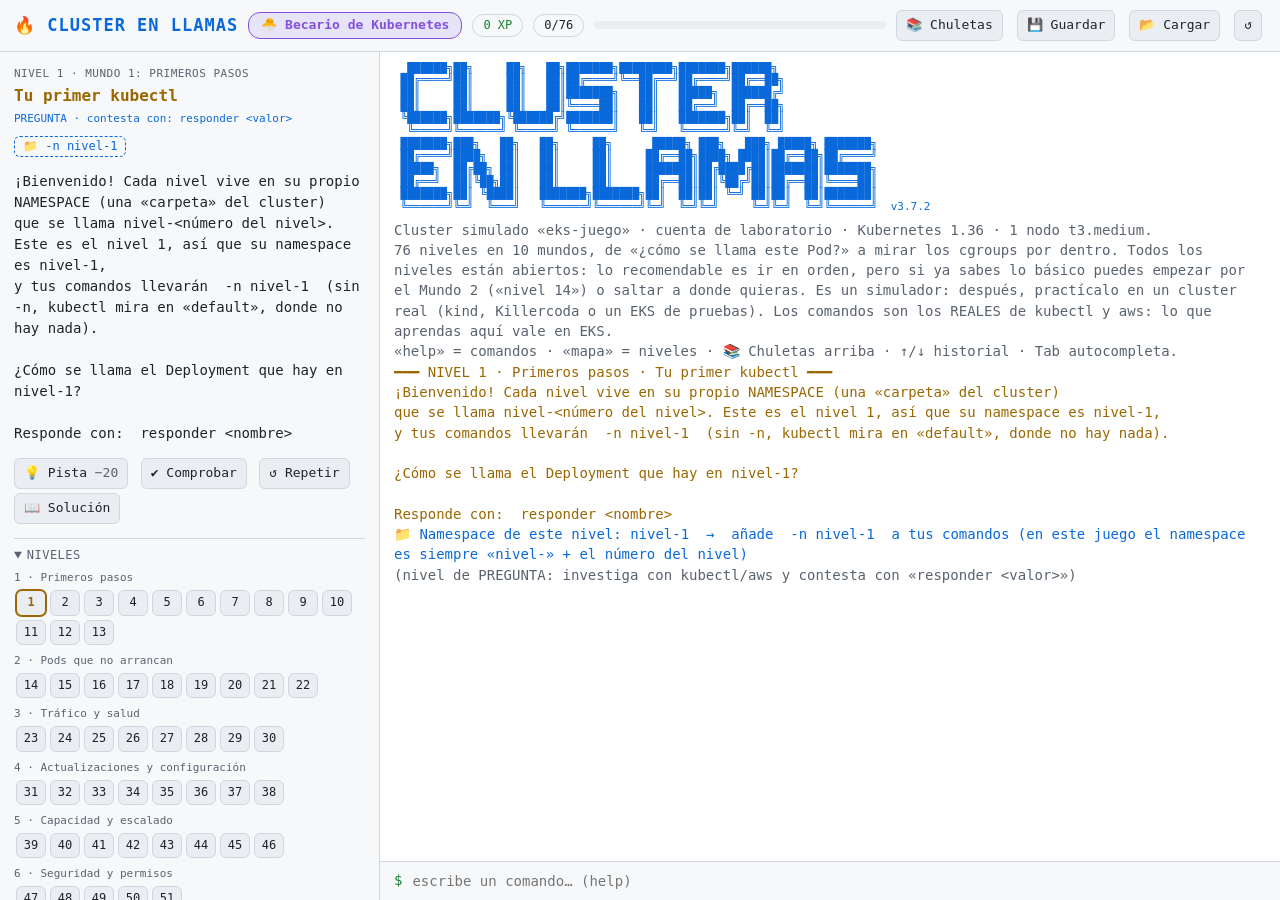
==== commit c58d6d76: "Cluster en Llamas 3.7.2: al recargar sigues en el nivel en el que estabas - Al recargar la página, e" ====
--- a/cluster-en-llamas.html
+++ b/cluster-en-llamas.html
@@ -4959,7 +4959,7 @@
    ========================================================================== */
 "use strict";
 
-const VERSION_JUEGO = "3.7.1";
+const VERSION_JUEGO = "3.7.2";
 const CLAVE_PARTIDA = "eksquest3";
 const NUEVOS_AL_PRINCIPIO = 6;   // la v3.1 metió 6 niveles nuevos delante: los de la v2/3.0 suben 6 puestos
 let P = {hechos:{}, actual:1, pistas:{}, solucion:{}};
@@ -4969,10 +4969,16 @@
 
 /* ---------- partida ---------- */
 function guardarPartida(){ try { localStorage.setItem(CLAVE_PARTIDA, JSON.stringify(P)); } catch(e){} }
+// Una partida leída de localStorage o de un fichero: rellena lo que falte y conserva el nivel en el que estabas si existe.
+function normalizarPartida(j){
+  const q = Object.assign({hechos:{}, actual:1, pistas:{}, solucion:{}}, j);
+  for (const k of ["hechos", "pistas", "solucion"]) if (!q[k] || typeof q[k] !== "object" || Array.isArray(q[k])) q[k] = {};
+  return q;
+}
 function cargarPartida(){
   try {
     const j = JSON.parse(localStorage.getItem(CLAVE_PARTIDA));
-    if (j && j.hechos){ P = Object.assign({hechos:{}, actual:1, pistas:{}, solucion:{}}, j); P.actual = primerBloqueado() > P.actual ? P.actual : (siguientePendiente(1) || 1); return "ok"; }
+    if (j && j.hechos){ P = normalizarPartida(j); if (!nivelValido(P.actual)) P.actual = siguientePendiente(1) || 1; return "ok"; }
     const v2 = JSON.parse(localStorage.getItem("eksquest2"));
     if (v2 && v2.hechos){
       const mueve = o => Object.fromEntries(Object.entries(o || {}).map(([k, v]) => [String(parseInt(k, 10) + NUEVOS_AL_PRINCIPIO), v]));
@@ -4994,11 +5000,9 @@
 function rangoDe(x){ let r = RANGOS[0][1]; for (const [d, n] of RANGOS) if (x >= d) r = n; return r; }
 function rango(){ return rangoDe(xpTotal()); }
 function proximoRango(){ const x = xpTotal(); const s = RANGOS.find(([d]) => d > x); return s ? {nombre:s[1], faltan:s[0] - x} : null; }
-// El Mundo 1 (primeros pasos) es opcional y está siempre abierto. Desde el Mundo 2 los niveles van en orden.
-const esOpcional = id => !!NIVELES[id] && NIVELES[id].mundo === 1;
-function siguienteObligatorio(){ for (let k = 1; k <= MAX; k++) if (!esOpcional(k) && !(k in P.hechos)) return k; return null; }
-function primerBloqueado(){ for (let k = 1; k <= MAX; k++) if (!esOpcional(k) && !(k in P.hechos)) return k + 1; return MAX + 1; }   // el primero sin hacer está abierto; los de después, cerrados
-function desbloqueado(id){ return id >= 1 && id <= MAX; }   // todos los niveles abiertos: cada uno va a su ritmo (y en varios ordenadores no hace falta nada)
+// Todos los niveles están abiertos: cada uno va a su ritmo (y en varios ordenadores no hace falta nada).
+const nivelValido = id => Number.isInteger(id) && id >= 1 && id <= MAX;
+function desbloqueado(id){ return nivelValido(id); }
 function irANivel(id){
   if (!id){ irA(null); return; }
   irA(id);
@@ -5109,10 +5113,10 @@
   if (!np || typeof np.hechos !== "object" || np.hechos === null){ out("❌ Eso no es una partida de Cluster en Llamas (ni un fichero .json guardado con 💾, ni un código EKSQ1:…).", "c-err"); return false; }
   const actuales = Object.keys(P.hechos).length, nuevos = Object.keys(np.hechos).length;
   if (actuales > nuevos && typeof confirm === "function" && typeof document !== "undefined" && !confirm(`La partida que cargas tiene ${nuevos} niveles y la actual ${actuales}. ¿Reemplazar la actual?`)) return false;
-  P = Object.assign({hechos:{}, actual:1, pistas:{}, solucion:{}}, np);
+  P = normalizarPartida(np);
   guardarPartida();
   out(`📂 Partida cargada: ${Object.keys(P.hechos).length}/${MAX} niveles · ${xpTotal()} XP · ${rango()}`, "c-ok");
-  irA(desbloqueado(P.actual) ? P.actual : (siguienteObligatorio() || 1));
+  irA(nivelValido(P.actual) ? P.actual : (siguientePendiente(1) || 1));
   return true;
 }
 function cargarDesdeFichero(){
